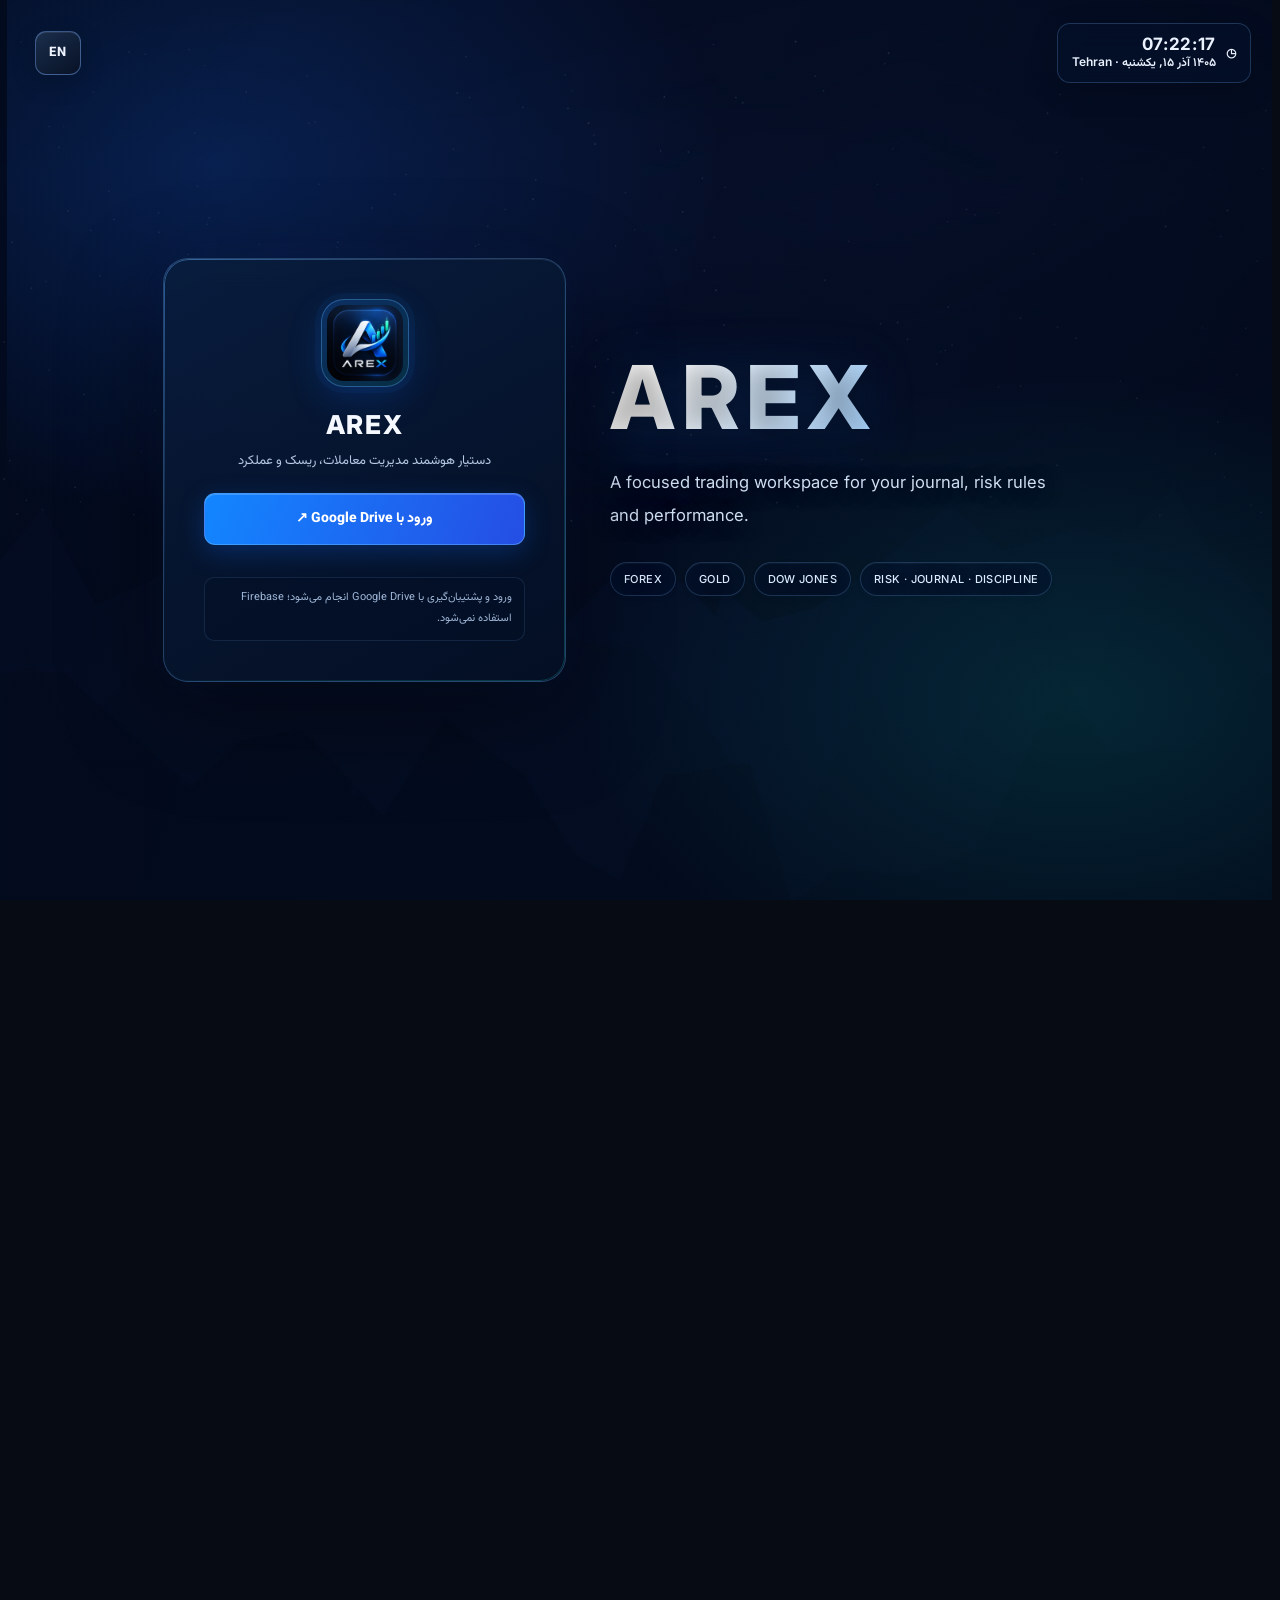
==== index.html @ 22295ccd "Add files via upload V9.8.0" ====
<!DOCTYPE html>
<html lang="fa" dir="rtl" data-style="journal" data-theme="dark">
<head>
<meta charset="UTF-8">
<meta name="viewport" content="width=device-width, initial-scale=1.0, viewport-fit=cover">
<title>AREX V9.8.0</title>
<meta name="description" content="AREX دستیار شخصی مدیریت معاملات است: ژورنال معاملاتی، مدیریت ریسک، قوانین استراتژی، تقویم اقتصادی، سشن‌های بازار، ثبت روان‌شناسی و تحلیل عملکرد در یک فضای کاری نصب‌شدنی.">
<meta name="keywords" content="ژورنال معاملات فارکس, تریدینگ ژورنال, چک‌لیست بهبود عملکرد معاملاتی, مدیریت ریسک معاملات, ردیاب پراپ فرم, تقویم اقتصادی فارکس, forex trading journal, prop firm tracker">
<meta name="robots" content="index, follow">
<meta name="author" content="AREX">
<!-- اگر این صفحه را روی یک دامنه‌ی ثابت میزبانی می‌کنید، آدرس واقعی را اینجا جایگزین کنید -->
<link rel="canonical" href="https://arex.app/">
<meta property="og:type" content="website">
<meta property="og:title" content="AREX — دستیار حرفه‌ای معامله‌گری فارکس">
<meta property="og:description" content="ژورنال معاملاتی، قوانین ریسک، تقویم اقتصادی، سشن‌های بازار و مرور عملکرد — همه در یک فضای کاری.">
<meta property="og:image" content="icon-512.png">
<meta property="og:locale" content="fa_IR">
<meta name="twitter:card" content="summary">
<meta name="twitter:title" content="AREX — دستیار حرفه‌ای معامله‌گری فارکس">
<meta name="twitter:description" content="دستیار مدیریت معاملات، ریسک، روان‌شناسی و عملکرد برای معامله‌گران.">
<meta name="twitter:image" content="icon-512.png">
<script type="application/ld+json">
{
  "@context": "https://schema.org",
  "@type": "SoftwareApplication",
  "name": "AREX",
  "applicationCategory": "FinanceApplication",
  "operatingSystem": "Any (Web/PWA)",
  "description": "دستیار شخصی مدیریت معاملات — ژورنال، قوانین ریسک، روان‌شناسی، تقویم اقتصادی و مرور عملکرد.",
  "offers": { "@type": "Offer", "price": "0", "priceCurrency": "USD" }
}
</script>
<meta name="theme-color" content="#070B14">
<meta name="mobile-web-app-capable" content="yes">
<meta name="apple-mobile-web-app-capable" content="yes">
<meta name="apple-mobile-web-app-status-bar-style" content="black-translucent">
<meta name="apple-mobile-web-app-title" content="AREX">
<link rel="manifest" href="manifest.json">
<link rel="apple-touch-icon" href="icon-192.png">
<link rel="icon" href="icon-192.png">
<link rel="preconnect" href="https://fonts.googleapis.com">
<link href="https://fonts.googleapis.com/css2?family=Vazirmatn:wght@400;500;600;700;800&family=Inter:wght@400;500;600;700;800&display=swap" rel="stylesheet">
<link rel="stylesheet" href="js/ui/workspace.css">
<style>
:root[data-theme="dark"]{
  --bg:#0A0E17; --panel:#121826; --panel-alt:#1A2233; --panel-hi:#212B40;
  --border:#232D42; --text:#E9ECF4; --muted:#8B93AB; --muted2:#5C6482;
  --gold:#D9A94D; --gold-dim:#8A6E33; --green:#33C589; --green-dim:#1D6F4E;
  --red:#E2555A; --red-dim:#7A2E31; --shadow: 0 10px 34px rgba(0,0,0,.5);
  --accent-rgb:217,169,77; --on-accent:#1a1306; --accent-soft:#f2dca0;
  --panel-grad: linear-gradient(165deg, #141B2C 0%, #101623 100%);
  --glow-gold: 0 0 0 1px rgba(var(--accent-rgb),.10), 0 6px 22px rgba(var(--accent-rgb),.08);
  --glass-bg: rgba(18,24,38,.72);
}
:root[data-theme="light"]{
  --bg:#F5F2EA; --panel:#FFFFFF; --panel-alt:#F1ECDF; --panel-hi:#EAE3D0;
  --border:#E1D9C4; --text:#211D14; --muted:#6E6851; --muted2:#948D71;
  --gold:#A87A22; --gold-dim:#D9C79A; --green:#188C63; --green-dim:#BFE6D8;
  --red:#B23B3F; --red-dim:#EDD0D0; --shadow: 0 10px 28px rgba(90,70,30,.14);
  --accent-rgb:168,122,34; --on-accent:#ffffff; --accent-soft:#e6c987;
  --panel-grad: linear-gradient(165deg, #FFFFFF 0%, #FBF8F1 100%);
  --glow-gold: 0 0 0 1px rgba(168,122,34,.10), 0 6px 18px rgba(168,122,34,.07);
  --glass-bg: rgba(255,255,255,.72);
}
:root{ --radius:18px; }
/* ===== Journal style (default) — deep navy + sky-blue accent, inspired by modern trading-journal apps ===== */
:root[data-style="journal"]{ --radius:14px; }
/* ===== Emerald (زمرد) ===== */
:root[data-style="emerald"][data-theme="dark"]{
  --bg:#071512; --panel:#0C1F1A; --panel-alt:#112A23; --panel-hi:#16362D;
  --border:#1B3C31; --text:#E6F5EF; --muted:#82AA9B; --muted2:#4E7163;
  --gold:#22C97A; --gold-dim:#146B44; --green:#4ADE80; --green-dim:#1F6B45;
  --red:#F0555F; --red-dim:#6F2A32; --shadow:0 8px 26px rgba(0,0,0,.42);
  --accent-rgb:34,201,122; --on-accent:#06140F; --accent-soft:#8CEFC1;
  --panel-grad: linear-gradient(165deg,#0E241D 0%,#0A1B16 100%);
  --glass-bg: rgba(9,22,18,.78);
}
:root[data-style="emerald"][data-theme="light"]{
  --bg:#EFF7F2; --panel:#FFFFFF; --panel-alt:#EAF5EE; --panel-hi:#DDF0E4;
  --border:#CFE7DA; --text:#0E241C; --muted:#537866; --muted2:#84A493;
  --gold:#0E9F63; --gold-dim:#B7E6CD; --green:#0E9F63; --green-dim:#C4EBDC;
  --red:#D6414B; --red-dim:#F6D3D6; --shadow:0 8px 24px rgba(20,90,60,.10);
  --accent-rgb:14,159,99; --on-accent:#ffffff; --accent-soft:#5FCB98;
  --panel-grad: linear-gradient(165deg,#FFFFFF 0%,#F4FBF6 100%);
  --glass-bg: rgba(255,255,255,.78);
}
/* ===== Ruby (یاقوت) ===== */
:root[data-style="ruby"][data-theme="dark"]{
  --bg:#170A0E; --panel:#211015; --panel-alt:#2A151B; --panel-hi:#361C23;
  --border:#3C1F27; --text:#F6E8EA; --muted:#B48990; --muted2:#7A5760;
  --gold:#E23F5C; --gold-dim:#7A1F31; --green:#22C7A5; --green-dim:#12604F;
  --red:#FB923C; --red-dim:#7A431A; --shadow:0 8px 26px rgba(0,0,0,.42);
  --accent-rgb:226,63,92; --on-accent:#ffffff; --accent-soft:#F79CAE;
  --panel-grad: linear-gradient(165deg,#251217 0%,#1B0D11 100%);
  --glass-bg: rgba(20,10,13,.78);
}
:root[data-style="ruby"][data-theme="light"]{
  --bg:#FBF0F1; --panel:#FFFFFF; --panel-alt:#FBEAEC; --panel-hi:#F6DDE1;
  --border:#F0CDD3; --text:#2B0F14; --muted:#8A5560; --muted2:#B98D95;
  --gold:#C81E45; --gold-dim:#F2C3CE; --green:#0E9F80; --green-dim:#C4EBE1;
  --red:#D9761F; --red-dim:#F7E1C8; --shadow:0 8px 24px rgba(120,20,40,.10);
  --accent-rgb:200,30,69; --on-accent:#ffffff; --accent-soft:#E8708C;
  --panel-grad: linear-gradient(165deg,#FFFFFF 0%,#FDF5F6 100%);
  --glass-bg: rgba(255,255,255,.78);
}
/* ===== Midnight Violet (بنفش شب) ===== */
:root[data-style="violet"][data-theme="dark"]{
  --bg:#0E0B1A; --panel:#161227; --panel-alt:#1C1732; --panel-hi:#251E42;
  --border:#2B2348; --text:#EDE9FA; --muted:#9C92C2; --muted2:#645A8C;
  --gold:#8B5CF6; --gold-dim:#4C2E90; --green:#22C7A5; --green-dim:#12604F;
  --red:#F0555F; --red-dim:#6F2A32; --shadow:0 8px 26px rgba(0,0,0,.45);
  --accent-rgb:139,92,246; --on-accent:#ffffff; --accent-soft:#C4AEFB;
  --panel-grad: linear-gradient(165deg,#1A1530 0%,#130F24 100%);
  --glass-bg: rgba(14,11,26,.78);
}
:root[data-style="violet"][data-theme="light"]{
  --bg:#F3F0FB; --panel:#FFFFFF; --panel-alt:#EFEAFA; --panel-hi:#E4DBF6;
  --border:#DAD0F2; --text:#1B1533; --muted:#645A85; --muted2:#9A8FBE;
  --gold:#6D28D9; --gold-dim:#D6C6F5; --green:#0E9F80; --green-dim:#C4EBE1;
  --red:#D6414B; --red-dim:#F6D3D6; --shadow:0 8px 24px rgba(70,30,140,.10);
  --accent-rgb:109,40,217; --on-accent:#ffffff; --accent-soft:#A98AE8;
  --panel-grad: linear-gradient(165deg,#FFFFFF 0%,#F8F5FE 100%);
  --glass-bg: rgba(255,255,255,.78);
}
/* ===== Copper (مسی) ===== */
:root[data-style="copper"][data-theme="dark"]{
  --bg:#160F0A; --panel:#20160F; --panel-alt:#291C13; --panel-hi:#352417;
  --border:#3B2A1C; --text:#F5E9DE; --muted:#B79A82; --muted2:#7C6650;
  --gold:#D97757; --gold-dim:#7A3B26; --green:#22C7A5; --green-dim:#12604F;
  --red:#E2555A; --red-dim:#7A2E31; --shadow:0 8px 26px rgba(0,0,0,.42);
  --accent-rgb:217,119,87; --on-accent:#1a0e08; --accent-soft:#F0AC93;
  --panel-grad: linear-gradient(165deg,#241811 0%,#1A110C 100%);
  --glass-bg: rgba(19,13,9,.78);
}
:root[data-style="copper"][data-theme="light"]{
  --bg:#FBF3EC; --panel:#FFFFFF; --panel-alt:#F8ECE1; --panel-hi:#F1DFCE;
  --border:#E8D4BD; --text:#2B1C10; --muted:#8A6E52; --muted2:#B99C7C;
  --gold:#B85A34; --gold-dim:#EFCBB4; --green:#0E9F80; --green-dim:#C4EBE1;
  --red:#C24036; --red-dim:#F3D6D1; --shadow:0 8px 24px rgba(120,70,20,.10);
  --accent-rgb:184,90,52; --on-accent:#ffffff; --accent-soft:#DB9067;
  --panel-grad: linear-gradient(165deg,#FFFFFF 0%,#FBF3EC 100%);
  --glass-bg: rgba(255,255,255,.78);
}
:root[data-style="journal"][data-theme="dark"]{
  --bg:#0A0F1C; --panel:#0F1626; --panel-alt:#131C2E; --panel-hi:#1A2640;
  --border:#1C2942; --text:#E6ECF7; --muted:#8593B0; --muted2:#56617E;
  --gold:#22A6F2; --gold-dim:#155F8C; --green:#22C7A5; --green-dim:#12604F;
  --red:#F0555F; --red-dim:#6F2A32; --shadow: 0 8px 26px rgba(0,0,0,.42);
  --accent-rgb:34,166,242; --on-accent:#ffffff; --accent-soft:#8AD3FF;
  --panel-grad: linear-gradient(165deg, #111A2C 0%, #0E1524 100%);
  --glass-bg: rgba(11,17,31,.78);
}
:root[data-style="journal"][data-theme="light"]{
  --bg:#EEF3FA; --panel:#FFFFFF; --panel-alt:#F1F5FB; --panel-hi:#E4ECF7;
  --border:#D8E2F0; --text:#0F1B2D; --muted:#5B6B85; --muted2:#8A98B0;
  --gold:#0A84D6; --gold-dim:#A9D3F2; --green:#0E9F80; --green-dim:#C4EBE1;
  --red:#D6414B; --red-dim:#F6D3D6; --shadow: 0 8px 24px rgba(30,60,110,.10);
  --accent-rgb:10,132,214; --on-accent:#ffffff; --accent-soft:#6CBBF0;
  --panel-grad: linear-gradient(165deg, #FFFFFF 0%, #F7FAFF 100%);
  --glass-bg: rgba(255,255,255,.78);
}

*{box-sizing:border-box; margin:0; padding:0;}
html,body{height:100%;}
body{
  font-family:'Vazirmatn', Tahoma, sans-serif;
  background:var(--bg); color:var(--text);
  display:flex; min-height:100vh; overflow-x:hidden;
  transition:background .3s, color .3s;
  -webkit-font-smoothing:antialiased; text-rendering:optimizeLegibility;
  background-image:
    radial-gradient(ellipse 900px 500px at 15% -8%, rgba(var(--accent-rgb),.07), transparent 60%),
    radial-gradient(ellipse 700px 500px at 100% 0%, rgba(51,197,137,.05), transparent 55%);
  background-attachment:fixed;
}
html:not([lang="fa"]) body{
  font-family:'Inter', -apple-system, Segoe UI, Roboto, sans-serif;
}
html:not([lang="fa"]) .clock-time, html:not([lang="fa"]) .tk-price, html:not([lang="fa"]) .wc-chip .wc-time{
  font-family:'Inter', -apple-system, sans-serif;
}
::-webkit-scrollbar{width:8px; height:8px;}
::-webkit-scrollbar-thumb{background:var(--border); border-radius:4px;}
button, input, textarea, select{font-family:inherit; color:inherit;}
button{transition:transform .12s ease, filter .15s ease, box-shadow .15s ease, background .15s ease, border-color .15s ease;}
button:active{transform:scale(.97);}

/* ---------- Sidebar ---------- */
.sidebar{
  width:250px; flex-shrink:0; background:var(--glass-bg);
  backdrop-filter:blur(18px); -webkit-backdrop-filter:blur(18px);
  border-left:1px solid var(--border); padding:22px 16px;
  display:flex; flex-direction:column; gap:4px; height:100vh;
  position:sticky; top:0; z-index:40; overflow-y:auto; overscroll-behavior:contain;
  scrollbar-width:thin;
}
.brand{display:flex; align-items:center; gap:10px; margin-bottom:22px; padding:0 6px;}
.brand-mark{
  width:40px; height:40px; border-radius:12px;
  background:linear-gradient(155deg,var(--gold),var(--gold-dim));
  box-shadow:0 4px 16px rgba(var(--accent-rgb),.35);
  display:flex; align-items:center; justify-content:center;
  font-weight:800; color:var(--on-accent); font-size:18px; flex-shrink:0;
}
.brand-text b{display:block; font-size:15px; font-weight:700;}
.brand-text span{display:block; font-size:11px; color:var(--muted);}
.navbtn{
  position:relative; display:flex; align-items:center; gap:11px; padding:10px 12px;
  border-radius:12px; background:none; border:none; cursor:pointer;
  text-align:right; font-size:13.5px; color:var(--muted); width:100%;
  transition:background .15s, color .15s;
}

.nav-search{
  display:flex; align-items:center; gap:8px; min-height:40px; margin:0 0 7px;
  padding:0 10px; border:1px solid var(--border); border-radius:11px;
  background:var(--panel); color:var(--muted); transition:border-color .15s, box-shadow .15s;
}
.nav-search:focus-within{border-color:var(--gold); box-shadow:0 0 0 3px rgba(var(--accent-rgb),.10);}
.nav-search-icon{font-size:24px; line-height:1; transform:rotate(-15deg);}
.nav-search input{min-width:0; width:100%; border:0; outline:0; background:transparent; font-size:12px; color:var(--text);}
.nav-search input::placeholder{color:var(--muted); opacity:.85;}
.nav-search kbd{font-size:10px; font-family:inherit; border:1px solid var(--border); border-radius:4px; padding:1px 4px; opacity:.75;}
.nav-group{display:flex; flex-direction:column; gap:2px; min-width:0;}
.nav-group + .nav-group{margin-top:4px; padding-top:5px; border-top:1px solid var(--border);}
.nav-group-title{padding:5px 12px 4px; color:var(--muted); font-size:10px; font-weight:800; letter-spacing:.04em; opacity:.82;}
.nav-group .navbtn{padding-top:9px; padding-bottom:9px;}
.nav-group[hidden], .nav-group .navbtn[hidden]{display:none !important;}
@media(max-height:760px){.sidebar{padding-top:14px;padding-bottom:14px}.brand{margin-bottom:12px}.nav-group-title{padding-top:5px}.navbtn{padding-top:7px;padding-bottom:7px}.sidebar-foot{padding-top:9px}}

.navbtn .ic{font-size:16px; width:20px; text-align:center; display:flex; align-items:center; justify-content:center;}
.nav-ic{width:18px; height:18px; flex-shrink:0; opacity:.8; transition:opacity .15s;}
.navbtn.active .nav-ic, .navbtn:hover .nav-ic{opacity:1;}
.navbtn:hover{background:var(--panel-alt); color:var(--text);}
.navbtn.active{
  background:linear-gradient(90deg, var(--panel-hi), var(--panel-alt));
  color:var(--gold); font-weight:700;
}
.navbtn.active::before{
  content:""; position:absolute; right:0; top:18%; bottom:18%; width:3px;
  border-radius:3px; background:linear-gradient(180deg, var(--gold), var(--gold-dim));
}
.sidebar-foot{margin-top:auto; padding-top:14px; border-top:1px solid var(--border);}
.mini-progress{font-size:11px; color:var(--muted); margin-bottom:6px;}
.mini-bar{height:6px; border-radius:3px; background:var(--panel-alt); overflow:hidden;}
.mini-bar > i{display:block; height:100%; background:linear-gradient(90deg,var(--gold),var(--green));}

/* ---------- Layout ---------- */
.wrap{flex:1; min-width:0; display:flex; flex-direction:column;}
.topbar{
  display:flex; align-items:center; justify-content:space-between; flex-wrap:wrap; gap:10px;
  padding:16px 26px; border-bottom:1px solid var(--border);
  position:sticky; top:0; background:var(--glass-bg);
  backdrop-filter:blur(14px); -webkit-backdrop-filter:blur(14px); z-index:30;
}
.topbar h1{font-size:19px; font-weight:800; overflow-wrap:anywhere; letter-spacing:.2px;}
.topbar .sub{font-size:12px; color:var(--muted); margin-top:2px; overflow-wrap:anywhere;}
.top-actions{display:flex; align-items:center; gap:10px;}
.icon-btn{
  width:36px; height:36px; border-radius:11px; border:1px solid var(--border);
  background:var(--panel); cursor:pointer; font-size:15px; display:flex;
  align-items:center; justify-content:center; color:var(--text);
  transition:border-color .15s, background .15s, transform .15s;
}
.icon-btn:hover{border-color:var(--gold); background:var(--panel-hi);}
.hamburger{display:flex;}
body.sidebar-collapsed .sidebar{display:none;}
.theme-opt.active{border-color:var(--gold); color:var(--gold); background:rgba(var(--accent-rgb),.12);}
.content{padding:22px 26px 60px; flex:1;}
.view{display:none; animation:fadein .25s ease;}
.view.active{display:block;}
@keyframes fadein{from{opacity:0; transform:translateY(6px);} to{opacity:1; transform:none;}}

.card{
  background:var(--panel-grad); border:1px solid var(--border); border-radius:var(--radius);
  padding:20px; box-shadow:var(--shadow), var(--glow-gold);
  transition:transform .18s ease, box-shadow .18s ease, border-color .18s ease;
}
.card:hover{ transform:translateY(-2px); border-color:var(--gold-dim); }

/* Dashboard decorative background — subtle trading-chart glow + grid */
#view-dashboard{
  position:relative; border-radius:22px; padding:14px;
  background:
    radial-gradient(circle at 12% 0%, rgba(var(--accent-rgb),.10), transparent 42%),
    radial-gradient(circle at 92% 8%, rgba(51,197,137,.08), transparent 38%),
    repeating-linear-gradient(0deg, rgba(255,255,255,.015) 0px, rgba(255,255,255,.015) 1px, transparent 1px, transparent 42px),
    repeating-linear-gradient(90deg, rgba(255,255,255,.015) 0px, rgba(255,255,255,.015) 1px, transparent 1px, transparent 42px);
}
:root[data-theme="light"] #view-dashboard{
  background:
    radial-gradient(circle at 12% 0%, rgba(168,122,34,.08), transparent 42%),
    radial-gradient(circle at 92% 8%, rgba(24,140,99,.07), transparent 38%),
    repeating-linear-gradient(0deg, rgba(0,0,0,.02) 0px, rgba(0,0,0,.02) 1px, transparent 1px, transparent 42px),
    repeating-linear-gradient(90deg, rgba(0,0,0,.02) 0px, rgba(0,0,0,.02) 1px, transparent 1px, transparent 42px);
}

/* Live clock */
.clock-card{
  display:flex; flex-direction:column; align-items:center; justify-content:center;
  padding:26px 20px; margin-bottom:16px; position:relative; overflow:hidden;
  background:var(--panel-grad);
  border:1px solid var(--gold-dim); box-shadow:var(--shadow), 0 0 40px rgba(var(--accent-rgb),.08);
}
.clock-decor{
  position:absolute; inset:0; pointer-events:none;
  background:radial-gradient(ellipse at 50% -10%, rgba(var(--accent-rgb),.18), transparent 60%);
}
.clock-time{
  position:relative; font-size:46px; font-weight:800; letter-spacing:3px;
  font-variant-numeric:tabular-nums;
  background:linear-gradient(90deg, var(--gold), var(--accent-soft));
  -webkit-background-clip:text; background-clip:text; color:transparent;
}
.clock-date{ position:relative; margin-top:8px; font-size:14px; color:var(--muted); letter-spacing:.3px; }
@media(max-width:600px){ .clock-time{font-size:34px;} }

/* smaller clock + news-soon layout */
.clock-news-row{display:grid; grid-template-columns:220px 1fr; gap:16px; margin-bottom:16px; align-items:stretch;}
@media(max-width:760px){ .clock-news-row{grid-template-columns:1fr;} }
.clock-card-sm{margin-bottom:0; padding:16px 14px;}
.clock-card-sm .clock-time{font-size:26px; letter-spacing:1.5px;}
.clock-card-sm .clock-date{font-size:11px; margin-top:5px;}
.news-soon-card{margin-bottom:0; padding:14px 16px;}
.news-soon-list{display:flex; flex-direction:column; gap:7px; max-height:150px; overflow-y:auto; margin-top:8px;}
.ns-row{display:flex; align-items:center; gap:9px; font-size:11.5px; padding:6px 9px; border:1px solid var(--border); border-radius:9px; background:var(--panel);}
.ns-row .ns-when{color:var(--gold); font-weight:700; flex-shrink:0; min-width:52px;}
.ns-row .ns-title{flex:1; min-width:0; overflow-wrap:anywhere;}

/* analog clock face */
.clock-analog{width:74px; height:74px; margin:0 auto 6px;}
.analog-svg{width:100%; height:100%;}
.an-face{fill:var(--panel-alt); stroke:var(--border); stroke-width:2;}
.an-hand{stroke-linecap:round;}
.an-hour{stroke:var(--text); stroke-width:4;}
.an-min{stroke:var(--text); stroke-width:3;}
.an-sec{stroke:var(--gold); stroke-width:1.4;}
.an-pin{fill:var(--gold);}
.an-tick{stroke:var(--muted2); stroke-width:1.2;}

.grid{display:grid; gap:16px; min-width:0;}
.grid > *{min-width:0;}
.g4{grid-template-columns:repeat(4,1fr);}
.g3{grid-template-columns:2fr 1fr;}
@media(max-width:1000px){.g4{grid-template-columns:repeat(2,1fr);} .g3{grid-template-columns:1fr;}}

/* ---------- Dashboard ---------- */
.stat{padding:16px 18px;}
.stat .lbl{font-size:12px; color:var(--muted); margin-bottom:8px; overflow-wrap:anywhere;}
.stat .val{font-size:26px; font-weight:800; overflow-wrap:anywhere;}
.stat .val small{font-size:13px; color:var(--muted); font-weight:500;}

.ring-wrap{display:flex; align-items:center; gap:22px;}
.ring{
  width:126px; height:126px; border-radius:50%; flex-shrink:0;
  display:flex; align-items:center; justify-content:center; position:relative;
  background:conic-gradient(var(--gold) calc(var(--pct)*1%), var(--panel-alt) 0);
  filter:drop-shadow(0 0 14px rgba(var(--accent-rgb),.25));
}
.ring::before{content:""; position:absolute; inset:11px; border-radius:50%; background:var(--panel-grad);}
.ring b{position:relative; font-size:24px; font-weight:800;}
.ring span{position:relative; font-size:10px; color:var(--muted); margin-top:2px;}
.ring-inner{display:flex; flex-direction:column; align-items:center;}

.candlestrip{display:flex; align-items:flex-end; gap:2px; height:54px; overflow-x:auto; padding:4px 2px;}
.candle{width:6px; flex-shrink:0; display:flex; flex-direction:column; align-items:center; cursor:pointer;}
.candle .wick{width:1px; background:var(--muted2); flex:1;}
.candle .body{width:6px; height:14px; border-radius:1px; background:var(--panel-hi); border:1px solid var(--border);}
.candle.done .body{background:var(--green); border-color:var(--green);}
.candle.done .wick{background:var(--green-dim);}
.candle.today .body{background:var(--gold); border-color:var(--gold);}

.weekbars{display:flex; flex-direction:column; gap:10px;}
.weekbar-row{display:flex; align-items:center; gap:10px; font-size:12px;}
.weekbar-row .wl{width:52px; color:var(--muted); flex-shrink:0;}
.weekbar-track{flex:1; height:12px; border-radius:6px; background:var(--panel-alt); overflow:hidden;}
.weekbar-track > i{display:block; height:100%; background:linear-gradient(90deg,var(--green),var(--gold));}
.weekbar-row .wv{width:44px; text-align:left; color:var(--muted); flex-shrink:0;}

.g6{grid-template-columns:repeat(6,1fr);}
@media(max-width:1200px){.g6{grid-template-columns:repeat(3,1fr);}}
@media(max-width:640px){.g6{grid-template-columns:repeat(2,1fr);}}

/* ---------- Price ticker ---------- */
.ticker{
  display:flex; flex-direction:column; gap:12px; padding:14px 16px; margin-bottom:16px;
  border-radius:16px; background:var(--panel-grad);
  border:1px solid var(--border); box-shadow:var(--glow-gold);
}
.ticker-top{display:flex; align-items:flex-start; gap:12px; min-width:0;}
.ticker .tk-ic{
  width:34px; height:34px; border-radius:9px; background:var(--gold-dim); color:var(--on-accent);
  display:flex; align-items:center; justify-content:center; font-weight:800; font-size:11px; flex-shrink:0;
}
.ticker .tk-body{flex:1; min-width:0; overflow-wrap:anywhere;}
.ticker .tk-lbl{font-size:11px; color:var(--muted);}
.ticker .tk-price{font-size:19px; font-weight:800; margin-top:2px; overflow-wrap:anywhere; word-break:break-word;}
.ticker .tk-price.up{color:var(--green);}
.ticker .tk-price.down{color:var(--red);}
.ticker .tk-status{font-size:11px; color:var(--muted); margin-top:3px; overflow-wrap:anywhere;}
.ticker-actions{display:flex; gap:8px; flex-wrap:wrap;}
.ticker .tk-refresh{
  flex:1; min-width:120px; text-align:center; box-sizing:border-box;
  background:var(--panel-alt); border:1px solid var(--border); border-radius:10px;
  padding:8px 12px; font-size:12px; cursor:pointer; color:var(--text);
  transition:border-color .15s, background .15s;
}
.ticker .tk-refresh:hover{border-color:var(--gold-dim); background:var(--panel-hi);}

/* ---------- Daily time chart ---------- */
.timechart{display:flex; align-items:flex-end; gap:6px; height:120px; overflow-x:auto; padding:8px 4px 0; border-bottom:1px solid var(--border);}
.timechart .tc-col{display:flex; flex-direction:column; align-items:center; flex-shrink:0; width:26px; gap:6px;}
.timechart .tc-bar{
  width:16px; border-radius:6px 6px 3px 3px; min-height:3px;
  background:linear-gradient(180deg, var(--gold) 0%, var(--gold-dim) 100%);
  box-shadow:0 0 10px rgba(var(--accent-rgb),.25);
  transition:transform .15s, filter .15s; cursor:default;
}
.timechart .tc-bar:hover{ transform:scaleY(1.03); filter:brightness(1.15); }
.timechart .tc-lbl{font-size:9px; color:var(--muted); writing-mode:vertical-rl; text-orientation:mixed; height:34px;}
.review-progress-bar{ height:10px; border-radius:6px; background:var(--panel-alt); overflow:hidden; margin-top:6px; }
.review-progress-bar > i{ display:block; height:100%; border-radius:6px; background:linear-gradient(90deg, var(--green), var(--gold)); transition:width .3s; }

/* ---------- Checklist ---------- */
.phase-head{
  display:flex; align-items:center; gap:10px; margin:26px 0 12px;
  font-size:14px; font-weight:700; color:var(--gold);
}
.phase-head:first-child{margin-top:0;}
.phase-head .ph-line{flex:1; height:1px; background:var(--border);}
.lesson-row{
  display:flex; align-items:center; gap:12px; padding:11px 14px; flex-wrap:wrap;
  border:1px solid var(--border); border-radius:14px; background:var(--panel);
  margin-bottom:8px; cursor:pointer; transition:border-color .15s, transform .15s, box-shadow .15s;
}
.lesson-row:hover{border-color:var(--gold-dim); transform:translateX(-2px); box-shadow:0 4px 14px rgba(0,0,0,.15);}
.lesson-row.done{background:var(--panel-alt);}
.chk{
  width:22px; height:22px; border-radius:8px; border:2px solid var(--border);
  flex-shrink:0; display:flex; align-items:center; justify-content:center;
  font-size:13px; background:var(--panel); cursor:pointer; transition:.15s;
}
.lesson-row.done .chk{background:var(--green); border-color:var(--green); color:#06251a; box-shadow:0 0 0 3px rgba(51,197,137,.15);}
.lesson-num{width:26px; color:var(--muted); font-size:12px; flex-shrink:0; text-align:center;}
.lesson-title{flex:1; min-width:120px; font-size:13.5px; overflow-wrap:anywhere;}
.lesson-row.done .lesson-title{color:var(--muted); text-decoration:line-through;}
.lesson-meta{display:flex; align-items:center; gap:8px; flex-wrap:wrap; justify-content:flex-end;}
.stars-mini{color:var(--gold); font-size:11px;}
.tag{
  font-size:10.5px; padding:3px 9px; border-radius:20px; border:1px solid var(--border);
  color:var(--muted); background:var(--panel-alt); font-weight:600;
}
.tag.review{border-color:var(--red); color:var(--red); background:var(--red-dim);}
.tag.learn{border-color:var(--gold); color:var(--gold); background:var(--gold-dim); background:color-mix(in srgb, var(--gold) 14%, var(--panel-alt));}
.mini-num{
  width:56px; background:var(--panel-alt); border:1px solid var(--border); border-radius:8px;
  padding:5px 6px; font-size:11px; color:var(--text); text-align:center; flex-shrink:0;
}
.mini-num:focus{outline:none; border-color:var(--gold);}
.search-row{display:flex; gap:10px; margin-bottom:18px; flex-wrap:wrap;}
.search-row #searchBox{flex:1; min-width:160px;}
.txt-input, textarea, select{
  background:var(--panel); border:1px solid var(--border); border-radius:11px;
  padding:9px 12px; font-size:13px; color:var(--text); width:100%;
  transition:border-color .15s, box-shadow .15s;
}
.txt-input:focus, textarea:focus, select:focus{
  outline:none; border-color:var(--gold); box-shadow:0 0 0 3px rgba(var(--accent-rgb),.15);
}

/* ---------- Modal ---------- */
.overlay{
  position:fixed; inset:0; background:rgba(6,9,16,.6); z-index:100;
  backdrop-filter:blur(4px); -webkit-backdrop-filter:blur(4px);
  display:none; align-items:flex-start; justify-content:center; padding:40px 16px; overflow-y:auto;
}
.overlay.open{display:flex;}
.modal{
  background:var(--panel-grad); border:1px solid var(--border); border-radius:22px;
  width:100%; max-width:560px; padding:22px; box-shadow:var(--shadow), var(--glow-gold);
  animation:modalIn .22s cubic-bezier(.2,.9,.3,1);
}
@keyframes modalIn{from{opacity:0; transform:translateY(10px) scale(.98);} to{opacity:1; transform:none;}}
.modal-head{display:flex; justify-content:space-between; align-items:flex-start; margin-bottom:16px;}
.modal-head h3{font-size:16px;}
.modal-head p{font-size:12px; color:var(--muted); margin-top:3px;}
.x-btn{background:none; border:none; color:var(--muted); font-size:18px; cursor:pointer;}
.field-lbl{font-size:12px; color:var(--muted); margin:14px 0 6px;}
.stars-input{display:flex; gap:6px; font-size:22px; cursor:pointer;}
.stars-input span{color:var(--panel-hi);}
.stars-input span.on{color:var(--gold);}
.shot-box{
  border:1.5px dashed var(--border); border-radius:12px; padding:14px;
  text-align:center; font-size:12px; color:var(--muted); cursor:pointer;
}
.shot-preview{width:100%; border-radius:10px; margin-top:8px; display:block;}
.review-list{display:flex; flex-direction:column; gap:6px; margin-top:6px;}
.review-item{
  display:flex; justify-content:space-between; align-items:center; flex-wrap:wrap; gap:8px;
  padding:8px 10px; border:1px solid var(--border); border-radius:9px; font-size:12px;
}
.review-item span{overflow-wrap:anywhere; min-width:0;}
.review-item.done{opacity:.5;}
.review-item button{
  background:var(--panel-alt); border:1px solid var(--border); border-radius:7px;
  padding:4px 10px; font-size:11px; cursor:pointer; color:var(--text);
}
.btn{
  background:linear-gradient(135deg, var(--gold), var(--gold-dim)); color:var(--on-accent); border:none; border-radius:12px;
  padding:9px 18px; font-size:13px; font-weight:700; cursor:pointer;
  box-shadow:0 3px 14px rgba(var(--accent-rgb),.28);
}
.btn:hover{filter:brightness(1.08); box-shadow:0 4px 18px rgba(var(--accent-rgb),.4);}
.btn.ghost{background:var(--panel-alt); color:var(--text); border:1px solid var(--border); font-weight:600; box-shadow:none;}
.btn.ghost:hover{border-color:var(--gold-dim); background:var(--panel-hi);}
.btn.danger{background:linear-gradient(135deg, var(--red), var(--red-dim)); color:#fff; box-shadow:0 3px 14px rgba(226,85,90,.28);}
a.btn{text-decoration:none; display:inline-flex; align-items:center; gap:6px;}
.obs-note-link{
  display:flex; align-items:center; justify-content:space-between; gap:10px; flex-wrap:wrap;
  border:1.5px dashed var(--border); border-radius:12px; padding:12px 14px;
  text-decoration:none; color:var(--text); font-size:13px;
}
.obs-note-link:hover{border-color:var(--gold);}
.obs-note-link .arrow{color:var(--gold); font-size:16px;}
.modal-actions{display:flex; justify-content:flex-end; gap:8px; margin-top:20px; flex-wrap:wrap;}

/* ---------- Schedule ---------- */
.sched-table{width:100%; border-collapse:collapse; font-size:12.5px;}
.sched-table th{
  background:var(--panel-hi); padding:9px 8px; font-weight:700; text-align:center;
  position:sticky; top:0;
}
.sched-table td{padding:9px 8px; border-bottom:1px solid var(--border); text-align:center;}
.sched-table tr.today-row td{background:var(--gold-dim); color:var(--on-accent); font-weight:700;}
.week-header td{background:var(--panel-alt); font-weight:700; color:var(--gold); text-align:right; padding-right:14px;}

/* ---------- Journal tables ---------- */
.form-grid{display:grid; grid-template-columns:repeat(3,1fr); gap:12px; margin-bottom:16px;}
@media(max-width:800px){.form-grid{grid-template-columns:1fr 1fr;}}
.entry-card{
  border:1px solid var(--border); border-radius:12px; padding:14px 16px; margin-bottom:10px;
  display:flex; justify-content:space-between; gap:12px; align-items:flex-start; flex-wrap:wrap;
}
.entry-card > div:first-child{flex:1; min-width:160px; overflow-wrap:anywhere;}
.entry-card .meta{font-size:11px; color:var(--muted); margin-bottom:4px;}
.entry-card .body{font-size:13px;}
.pill{
  font-size:11px; padding:3px 9px; border-radius:20px; font-weight:700; flex-shrink:0;
}
.pill.win{background:var(--green-dim); color:var(--green);}
.pill.loss{background:var(--red-dim); color:var(--red);}
.pill.neu{background:var(--panel-hi); color:var(--muted);}
.del-x{background:none; border:none; color:var(--muted); cursor:pointer; font-size:15px;}
.empty{padding:30px; text-align:center; color:var(--muted); font-size:13px;}
.trade-stats{display:flex; gap:22px; flex-wrap:wrap; margin-bottom:14px;}
.trade-stats .ts-item .ts-lbl{font-size:11px; color:var(--muted);}
.trade-stats .ts-item .ts-val{font-size:18px; font-weight:800;}
.setup-row{display:flex; justify-content:space-between; align-items:center; flex-wrap:wrap; gap:6px; padding:8px 10px; border:1px solid var(--border); border-radius:9px; margin-top:6px; font-size:12.5px;}
.setup-row .setup-name{font-weight:700;}
.setup-row .setup-meta{color:var(--muted); font-size:11.5px;}
.calc-hint{font-size:11px; color:var(--muted); margin-top:6px; line-height:1.7;}
.calc-result{
  margin-top:14px; padding:14px 16px; border-radius:12px; background:var(--panel-alt);
  border:1px solid var(--gold-dim); display:flex; gap:20px; flex-wrap:wrap;
}
.calc-result .cr-item .cr-lbl{font-size:11px; color:var(--muted);}
.calc-result .cr-item .cr-val{font-size:17px; font-weight:800; color:var(--gold);}
.calc-result .cr-item.cr-rr .cr-val{color:var(--green);}

.risk-gauge-wrap{margin-top:12px;}
.risk-gauge-wrap .rg-lbl{display:flex; justify-content:space-between; font-size:11px; color:var(--muted); margin-bottom:5px;}
.risk-gauge-track{height:10px; border-radius:6px; background:var(--panel-alt); overflow:hidden; position:relative;}
.risk-gauge-track > i{display:block; height:100%; border-radius:6px; transition:width .25s, background .25s;}
.risk-gauge-note{font-size:11px; margin-top:5px; font-weight:600;}

.rc-help-toggle{
  display:flex; align-items:center; gap:6px; cursor:pointer; font-size:12px; color:var(--gold);
  margin-top:12px; user-select:none; width:fit-content;
}
.rc-help-toggle .rc-chevron{transition:transform .2s; font-size:10px;}
.rc-help-toggle.open .rc-chevron{transform:rotate(90deg);}
.rc-help-content{
  display:none; margin-top:10px; padding:14px 16px; border-radius:12px;
  background:var(--panel-alt); border:1px solid var(--border); font-size:12.5px; line-height:2;
}
.rc-help-content.open{display:block;}
.rc-help-content code{background:var(--panel-hi); padding:1px 6px; border-radius:5px; font-size:11.5px;}
.rc-help-content .rc-example{margin-top:8px; padding:10px 12px; border-radius:9px; background:var(--panel); border:1px dashed var(--border);}
.slider-input{width:100%; accent-color:var(--gold);}
.slider-row{display:flex; align-items:center; gap:10px;}
.slider-row b{width:26px; text-align:center; color:var(--gold); font-size:15px;}

/* ---------- Alert banner ---------- */
.alert-banner{
  background:var(--red-dim); border:1px solid var(--red); color:var(--red);
  padding:12px 16px; border-radius:12px; margin-bottom:16px; display:none;
  justify-content:space-between; align-items:center; font-size:13px; gap:10px; flex-wrap:wrap;
}
.alert-banner button{
  background:var(--red); color:#fff; border:none; border-radius:8px;
  padding:6px 14px; font-size:12px; cursor:pointer; font-weight:700; flex-shrink:0;
}

/* ---------- Heatmap ---------- */
.heatmap-wrap{display:flex; gap:3px; overflow-x:auto; padding:4px 2px;}
.hm-col{display:flex; flex-direction:column; gap:3px;}
.hm-cell{width:11px; height:11px; border-radius:2px; background:var(--panel-alt);}
.hm-cell.lvl1{background:var(--gold-dim);}
.hm-cell.lvl2{background:var(--gold);}
.hm-cell.lvl3{background:var(--green-dim);}
.hm-cell.lvl4{background:var(--green);}
.heatmap-legend{display:flex; align-items:center; gap:6px; margin-top:10px; font-size:11px; color:var(--muted);}
.heatmap-legend .hm-cell{cursor:default;}

/* ---------- Goals ---------- */
.goal-item{display:flex; align-items:center; gap:10px; padding:10px 12px; border:1px solid var(--border); border-radius:10px; margin-bottom:8px;}
.goal-item input[type=text]{border:none; background:none; flex:1; font-size:13px;}
.goal-item input[type=text]:focus{outline:none;}
.weekly-goal-card{margin-bottom:16px; border-color:var(--gold); border-width:1.5px;}

.color-row{display:flex; gap:16px; flex-wrap:wrap;}
.color-pick{display:flex; flex-direction:column; align-items:center; gap:8px; cursor:pointer; font-size:11px; color:var(--muted);}
.color-pick input[type=color]{
  width:52px; height:52px; border-radius:14px; border:2px solid var(--border);
  cursor:pointer; padding:0; background:none;
}
.wc-toggle-list{display:flex; flex-direction:column; gap:8px;}
.wc-toggle-row{display:flex; align-items:center; justify-content:space-between; flex-wrap:wrap; gap:6px; padding:9px 12px; border:1px solid var(--border); border-radius:10px; font-size:13px;}
.wc-toggle-row .wc-meta{font-size:11px; color:var(--muted);}
.switch{position:relative; width:38px; height:22px; flex-shrink:0;}
.switch input{opacity:0; width:0; height:0;}
.switch .slider{position:absolute; inset:0; background:var(--panel-hi); border-radius:22px; transition:.15s; cursor:pointer;}
.switch .slider::before{content:""; position:absolute; width:16px; height:16px; left:3px; top:3px; background:var(--muted); border-radius:50%; transition:.15s;}
.switch input:checked + .slider{background:var(--gold-dim);}
.switch input:checked + .slider::before{transform:translateX(-16px); background:var(--gold);}


/* Dashboard Phase 5: interactive mistake evidence */
.arex-trend-row-button{font:inherit;color:var(--text);width:100%;text-align:start;cursor:pointer;background:transparent;border:0;padding:4px 0}.arex-trend-row-button:focus-visible{outline:2px solid var(--accent-soft);outline-offset:3px;border-radius:6px}.arex-mistake-analysis{border-top:1px solid var(--line);padding-top:12px;margin-top:6px}.arex-mistake-analysis-list{display:grid;gap:7px}.arex-mistake-analysis-item{display:grid;grid-template-columns:minmax(0,1fr) auto;gap:8px;align-items:center;width:100%;text-align:start;border:1px solid var(--line);border-radius:10px;background:var(--card2,rgba(127,127,127,.05));padding:10px 12px;color:var(--text);cursor:pointer}.arex-mistake-analysis-item:hover,.arex-mistake-analysis-item:focus-visible{border-color:var(--accent-soft);outline:2px solid transparent}.arex-mistake-analysis-item small{display:block;color:var(--muted);font-size:11px;margin-top:3px}.arex-mistake-analysis-metrics{font-size:11px;color:var(--muted);text-align:end}.arex-mistake-analysis-detail{margin-top:10px;padding:12px;border:1px solid var(--line);border-radius:12px}.arex-mistake-evidence-trade{display:grid;grid-template-columns:minmax(0,1fr) auto;gap:8px;padding:8px 0;border-bottom:1px solid var(--line);font-size:12px}.arex-mistake-evidence-trade:last-child{border-bottom:0}.arex-mistake-evidence-trade small{display:block;color:var(--muted)}@media(max-width:480px){.arex-mistake-analysis-item{padding:9px}.arex-mistake-evidence-trade{grid-template-columns:1fr}}
/* Dashboard Phase 3: performance, mistake trend and recent trade evidence */
.arex-dashboard-performance{display:grid;grid-template-columns:minmax(0,1.15fr) minmax(0,.85fr);gap:13px;margin:0 0 16px;align-items:stretch}
.arex-performance-card{min-width:0;padding:16px}
.arex-dash-period{width:100px;flex-shrink:0}.arex-dash-period select{padding:7px 8px;font-size:10px}
.arex-dash-chart{min-height:205px;display:flex;align-items:center;justify-content:center;overflow:hidden}.arex-dash-chart svg{display:block;width:100%;height:auto;max-height:250px}
.arex-dash-chart-foot{font-size:10px;color:var(--muted);line-height:1.8;border-top:1px solid var(--border);padding-top:9px;margin-top:8px}
.arex-mistake-trend{display:grid;gap:11px;padding:12px 0;min-height:150px;align-content:start}
.arex-trend-row{display:grid;grid-template-columns:minmax(85px,1fr) minmax(60px,1.5fr) 24px;align-items:center;gap:9px;font-size:10px}.arex-trend-label{overflow-wrap:anywhere;color:var(--text)}.arex-trend-track{height:8px;border-radius:99px;background:var(--panel-hi);overflow:hidden}.arex-trend-track i{display:block;height:100%;border-radius:inherit;background:var(--accent-soft)}.arex-trend-count{text-align:end;color:var(--muted);font-variant-numeric:tabular-nums}
.arex-recent-trades-card{grid-column:1/-1}.arex-recent-trades{display:grid;gap:7px}.arex-recent-trade{display:grid;grid-template-columns:minmax(0,1.2fr) minmax(80px,.7fr) minmax(90px,.7fr) auto;gap:12px;align-items:center;padding:11px 12px;border:1px solid var(--border);border-radius:11px;background:rgba(127,155,196,.025);font-size:11px}.arex-recent-trade b{display:block;overflow-wrap:anywhere}.arex-recent-trade small{display:block;color:var(--muted);font-size:9px;margin-top:4px}.arex-recent-pl{font-weight:750;text-align:end;font-variant-numeric:tabular-nums}.arex-recent-pl.positive{color:var(--green)}.arex-recent-pl.negative{color:var(--red)}.arex-recent-trade button{white-space:nowrap}
@media(max-width:900px){.arex-dashboard-performance{grid-template-columns:minmax(0,1fr)}.arex-recent-trades-card{grid-column:auto}}
@media(max-width:560px){.arex-recent-trade{grid-template-columns:minmax(0,1fr) auto;gap:7px}.arex-recent-trade .arex-recent-meta{grid-column:1}.arex-recent-pl{grid-column:2;grid-row:1;text-align:end}.arex-recent-trade button{grid-column:2;grid-row:2}.arex-trend-row{grid-template-columns:minmax(80px,1fr) minmax(50px,1.3fr) 22px}}

/* World clocks on dashboard */
.worldclocks{display:flex; gap:10px; flex-wrap:wrap; margin-bottom:16px;}
.wc-chip{
  flex:1; min-width:130px; background:var(--panel); border:1px solid var(--border); border-radius:14px;
  padding:12px 14px; text-align:center;
}
.wc-chip .wc-city{font-size:11px; color:var(--muted); margin-bottom:4px;}
.wc-chip .wc-time{font-size:20px; font-weight:800; font-variant-numeric:tabular-nums; color:var(--gold);}
.wc-chip .wc-session{font-size:10px; margin-top:4px; color:var(--green);}
.wc-chip.wc-closed .wc-session{color:var(--muted);}

/* ---------- Timer ---------- */
.timer-box{
  display:flex; align-items:center; gap:10px; flex-wrap:wrap;
  border:1px solid var(--border); border-radius:12px; padding:12px 14px; background:var(--panel-alt);
}
.timer-display{
  font-size:22px; font-weight:800; font-variant-numeric:tabular-nums; color:var(--gold);
  min-width:78px; text-align:center;
}
.timer-box .btn, .timer-box .btn.ghost{padding:7px 12px; font-size:12px;}

/* ---------- Toast ---------- */
#toast{
  position:fixed; bottom:22px; left:50%; transform:translateX(-50%) translateY(20px);
  background:var(--panel-hi); border:1px solid var(--gold); color:var(--text);
  padding:10px 20px; border-radius:10px; font-size:12.5px; opacity:0; transition:.25s;
  z-index:300; pointer-events:none;
}
#toast.show{opacity:1; transform:translateX(-50%) translateY(0);}

.section-title{font-size:16px; font-weight:700; margin-bottom:4px; overflow-wrap:anywhere;}
.section-sub{font-size:12.5px; color:var(--muted); margin-bottom:18px; overflow-wrap:anywhere;}

@media(max-width:860px){
  .sidebar{
    position:fixed; right:0; top:0; height:100vh; width:250px; max-width:85vw;
    transform:translateX(100%);
    transition:transform .25s; box-shadow:var(--shadow);
  }
  .sidebar.open{transform:translateX(0);}
  .hamburger{display:flex;}
  .backdrop{position:fixed; inset:0; background:rgba(0,0,0,.5); z-index:39; display:none;}
  .backdrop.open{display:block;}
  .content{padding:16px;}
  .topbar{padding:14px 16px;}
  .form-grid{grid-template-columns:1fr;}
}
@media(max-width:480px){
  .g6{grid-template-columns:repeat(2,1fr);}
  .stat{padding:12px 14px;}
  .stat .val{font-size:21px;}
  .stat .lbl{font-size:11px;}
  .topbar h1{font-size:16px;}
  .topbar .sub{font-size:11px;}
  .card{padding:14px;}
  .clock-time{font-size:28px; letter-spacing:1px;}
  .wc-chip{min-width:100px; padding:10px;}
  .wc-chip .wc-time{font-size:16px;}
  .modal{padding:16px;}
  .lesson-meta{gap:5px;}
  .tag{font-size:9.5px; padding:2px 6px;}
  .sched-table{font-size:11px;}
}

/* ---------- Mascot companion ---------- */
.mascot{
  position:fixed; top:78px; left:14px; z-index:90; cursor:pointer;
  display:flex; flex-direction:column; align-items:flex-start; gap:8px;
}
.mascot-body{
  width:52px; height:52px; border-radius:16px; position:relative;
  background:var(--panel-grad);
  border:2px solid var(--gold-dim);
  display:flex; align-items:center; justify-content:center;
  box-shadow:0 6px 20px rgba(0,0,0,.28), var(--glow-gold);
  animation:mascotFloat 3s ease-in-out infinite;
  transition:border-color .3s, box-shadow .3s;
}
.mascot-antenna{
  position:absolute; top:-10px; right:50%; transform:translateX(50%);
  width:4px; height:11px; background:var(--gold); border-radius:2px;
}
.mascot-antenna::before{
  content:""; position:absolute; top:-7px; right:50%; transform:translateX(50%);
  width:8px; height:8px; border-radius:50%; background:var(--gold);
  box-shadow:0 0 8px var(--gold); animation:antennaBlink 2s ease-in-out infinite;
}
.mascot-face{display:flex; flex-direction:column; align-items:center; gap:5px;}
.mascot-eyes{display:flex; gap:7px;}
.eye{width:6px; height:6px; border-radius:50%; background:var(--text); transition:background .3s, height .2s;}
.mascot-mouth{width:16px; height:7px; border-bottom:2.5px solid var(--text); border-radius:0 0 10px 10px; transition:.3s; box-sizing:border-box;}

@keyframes mascotFloat{0%,100%{transform:translateY(0);} 50%{transform:translateY(-4px);}}
@keyframes antennaBlink{0%,100%{opacity:.45;} 50%{opacity:1;}}
@keyframes mascotShake{0%,100%{transform:rotate(0);} 25%{transform:rotate(-5deg);} 75%{transform:rotate(5deg);}}
@keyframes mascotBounceHappy{0%,100%{transform:translateY(0) scale(1);} 50%{transform:translateY(-4px) scale(1.04);}}

.mascot.happy .mascot-body{border-color:var(--green); box-shadow:0 6px 20px rgba(0,0,0,.28), 0 0 22px rgba(51,197,137,.4); animation:mascotBounceHappy 1.1s ease-in-out infinite;}
.mascot.happy .eye{background:var(--green);}
.mascot.happy .mascot-mouth{border-color:var(--green); height:9px; border-radius:0 0 14px 14px;}

.mascot.angry .mascot-body{border-color:var(--red); animation:mascotShake .5s ease-in-out infinite;}
.mascot.angry .eye{background:var(--red); height:3px; margin-top:3px; border-radius:2px;}
.mascot.angry .mascot-mouth{border-bottom:none; border-top:2.5px solid var(--red); border-radius:10px 10px 0 0; height:7px;}

.mascot-panel{
  display:none; width:250px; padding:14px; background:var(--panel-grad);
  border:1px solid var(--border); border-radius:16px; box-shadow:var(--shadow); color:var(--text);
}
.mascot.open .mascot-panel{display:block; animation:modalIn .2s ease;}
.mascot-panel-msg{font-size:12.5px; line-height:1.8; margin-bottom:10px;}
.mascot-chips{display:flex; flex-wrap:wrap; gap:6px; margin-bottom:8px;}
.mascot-chips .chip{font-size:11px; padding:5px 10px;}
.mascot-answer{font-size:12px; line-height:1.9; background:var(--panel-alt); border-radius:10px; padding:10px 12px; margin-top:6px; animation:modalIn .18s ease;}
.mascot-disclaimer{font-size:9.5px; color:var(--muted2); margin-top:10px; line-height:1.6; border-top:1px solid var(--border); padding-top:8px;}
@media(max-width:480px){ .mascot{top:70px;} .mascot-panel{width:200px;} }
/* In LTR languages the sidebar visually flips to the left (flexbox follows text
   direction), so pin the mascot to the opposite corner to avoid overlapping it. */
html[dir="ltr"] .mascot{ left:auto; right:14px; }
html[dir="ltr"] .mascot-panel{ text-align:left; }

/* AREX Intelligence refresh */
.mascot{top:auto;bottom:22px;left:20px;gap:10px;align-items:flex-start;cursor:default}
.mascot-body{width:48px;height:48px;border-radius:17px;border:1px solid rgba(104,174,255,.55);background:linear-gradient(145deg,#17283e,#0d1524);box-shadow:0 8px 30px rgba(0,0,0,.28),0 0 0 5px rgba(88,160,255,.07);animation:none;cursor:pointer}
.mascot-antenna,.mascot-antenna::before{display:none}.mascot-face{gap:7px}.mascot-eyes{gap:8px}.eye{width:5px;height:5px;background:#8dc7ff}.mascot-mouth{width:13px;height:5px;border-color:#8dc7ff}
.mascot-panel{width:min(340px,calc(100vw - 32px));padding:17px;border-radius:20px;background:var(--panel);border:1px solid rgba(110,165,230,.25);box-shadow:0 18px 55px rgba(0,0,0,.35)}
.mascot-panel::before{content:"AREX INTELLIGENCE";display:block;color:var(--accent);font-size:9px;font-weight:800;letter-spacing:1.3px;margin-bottom:7px;direction:ltr;text-align:left}.mascot-panel-msg{font-size:13px;line-height:1.95;margin-bottom:12px}.mascot-chips{gap:7px}.mascot-chips .chip{border:1px solid var(--border);border-radius:10px;padding:7px 10px;background:var(--panel-alt)}.mascot-disclaimer{font-size:10px;line-height:1.8}
@media(max-width:480px){.mascot{bottom:14px;left:12px;top:auto}.mascot-panel{width:calc(100vw - 24px);max-width:340px}.mascot-body{width:44px;height:44px}}html[dir="ltr"] .mascot{left:auto;right:14px}
.arex-utility-actions{margin-top:5px;padding-top:8px;border-top:1px solid var(--border)}.arex-rule-status{display:flex;gap:6px;flex-wrap:wrap;margin:8px 0 12px}.arex-rule-pill{font-size:10px;border-radius:999px;padding:4px 8px;background:var(--panel-alt);border:1px solid var(--border);color:var(--muted)}.arex-rule-pill.warn{color:var(--red);border-color:rgba(230,80,90,.35)}.arex-rule-pill.good{color:var(--green);border-color:rgba(51,197,137,.35)}

/* AREX Intelligence v2 — compact, calm, action-oriented */
.mascot-panel{backdrop-filter:blur(18px);-webkit-backdrop-filter:blur(18px);}
.mascot-panel::before{content:"AREX  /  PERSONAL TRADING COMPANION";letter-spacing:.8px;font-size:8px;}
.mascot-body{position:relative;overflow:hidden}
.mascot-body::after{content:"";position:absolute;inset:5px;border:1px solid rgba(160,205,255,.14);border-radius:12px;pointer-events:none}
.mascot.open .mascot-body{box-shadow:0 0 0 5px rgba(100,165,255,.10),0 12px 35px rgba(0,0,0,.3)}
.arex-rule-pill{padding:5px 9px;font-size:10px;line-height:1.4}
.arex-rule-pill.stop{color:var(--red);border-color:rgba(230,80,90,.5);background:rgba(230,80,90,.08)}
.arex-rule-pill.review{color:#d5a54a;border-color:rgba(213,165,74,.35)}
.mascot-panel-msg{font-size:13px;line-height:2}
.mascot-chips .chip{transition:transform .15s,border-color .15s}
.mascot-chips .chip:hover{transform:translateY(-1px);border-color:rgba(104,174,255,.55)}
@media(prefers-reduced-motion:reduce){.mascot-body,.mascot-panel,.mascot-chips .chip{animation:none!important;transition:none!important}}

/* welcome modal */
.welcome-modal{max-width:380px; text-align:center; padding:34px 24px 26px; position:relative; overflow:hidden; animation:welcomePop .5s cubic-bezier(.2,.9,.3,1.3);}
@keyframes welcomePop{from{opacity:0; transform:scale(.82) translateY(14px);} to{opacity:1; transform:none;}}
.welcome-glow{
  position:absolute; inset:-40% -40% auto -40%; height:220px; pointer-events:none;
  background:radial-gradient(ellipse at center, rgba(var(--accent-rgb),.35), transparent 65%);
  animation:welcomeGlowPulse 2.6s ease-in-out infinite;
}
@keyframes welcomeGlowPulse{0%,100%{opacity:.6; transform:scale(1);} 50%{opacity:1; transform:scale(1.12);}}
.welcome-sparkles{position:absolute; inset:0; pointer-events:none; overflow:hidden;}
.welcome-sparkles span{
  position:absolute; color:var(--accent-soft); font-size:14px; opacity:0;
  animation:sparkleFloat 2.8s ease-in-out infinite;
}
.welcome-sparkles span:nth-child(1){top:18%; right:14%; animation-delay:.1s; font-size:18px;}
.welcome-sparkles span:nth-child(2){top:62%; right:8%; animation-delay:.6s;}
.welcome-sparkles span:nth-child(3){top:12%; left:12%; animation-delay:1.1s; font-size:12px;}
.welcome-sparkles span:nth-child(4){top:70%; left:16%; animation-delay:1.6s; font-size:16px;}
.welcome-sparkles span:nth-child(5){top:40%; left:6%; animation-delay:2.1s; font-size:10px;}
@keyframes sparkleFloat{0%{opacity:0; transform:translateY(6px) scale(.6);} 50%{opacity:1; transform:translateY(-6px) scale(1);} 100%{opacity:0; transform:translateY(-14px) scale(.6);}}
.welcome-mascot{position:relative; display:flex; justify-content:center; align-items:center; margin-bottom:20px; cursor:pointer;}
.welcome-mascot-ring{
  position:absolute; width:120px; height:120px; border-radius:50%;
  border:2px solid rgba(var(--accent-rgb),.35); animation:welcomeRing 2.2s ease-out infinite;
}
@keyframes welcomeRing{0%{transform:scale(.7); opacity:.9;} 100%{transform:scale(1.35); opacity:0;}}
.mascot-body-lg{width:96px; height:96px; border-radius:28px; position:relative; z-index:1; animation:mascotFloat 3s ease-in-out infinite; transition:transform .15s;}
.welcome-mascot:active .mascot-body-lg{transform:scale(.92);}
.mascot-body-lg .mascot-antenna{top:-16px; width:6px; height:18px;}
.mascot-body-lg .mascot-antenna::before{width:13px; height:13px; top:-11px;}
.mascot-body-lg .mascot-eyes{gap:13px;}
.mascot-body-lg .eye{width:11px; height:11px;}
.mascot-body-lg .mascot-mouth{width:30px; height:13px; border-bottom-width:4px;}
.welcome-greet{position:relative; font-size:20px; font-weight:800; margin-top:4px;}
.welcome-status{position:relative; font-size:13px; color:var(--muted); line-height:1.9; margin-top:10px;}
.welcome-hint{position:relative; font-size:11px; color:var(--accent-soft); margin-top:14px; animation:welcomeHintPulse 1.8s ease-in-out infinite;}
@keyframes welcomeHintPulse{0%,100%{opacity:.6;} 50%{opacity:1;}}

/* ---------- Background presets ---------- */
body[data-bg="aurora"]{
  background-image:
    radial-gradient(ellipse 800px 500px at 10% 0%, rgba(var(--accent-rgb),.16), transparent 55%),
    radial-gradient(ellipse 700px 600px at 90% 15%, rgba(51,197,137,.13), transparent 55%),
    radial-gradient(ellipse 600px 500px at 50% 100%, rgba(226,85,90,.09), transparent 55%);
}
body[data-bg="grid"]{
  background-image:
    linear-gradient(var(--border) 1px, transparent 1px),
    linear-gradient(90deg, var(--border) 1px, transparent 1px);
  background-size:36px 36px; background-position:center;
}
body[data-bg="stars"]{
  background-image:
    radial-gradient(1.4px 1.4px at 10% 15%, var(--muted2), transparent),
    radial-gradient(1.4px 1.4px at 30% 55%, var(--muted2), transparent),
    radial-gradient(1px 1px at 55% 20%, var(--muted2), transparent),
    radial-gradient(1.4px 1.4px at 75% 65%, var(--muted2), transparent),
    radial-gradient(1px 1px at 90% 30%, var(--muted2), transparent),
    radial-gradient(1.2px 1.2px at 45% 85%, var(--muted2), transparent);
  background-size:380px 380px; background-repeat:repeat;
}
body[data-bg="minimal"]{ background-image:none; }
.bg-preset-row{display:flex; gap:10px; flex-wrap:wrap;}
.bg-preset{
  width:64px; height:44px; border-radius:10px; border:2px solid var(--border); cursor:pointer;
  display:flex; align-items:center; justify-content:center; font-size:10px; color:var(--muted);
  transition:border-color .15s; overflow:hidden; position:relative;
}
.bg-preset span{position:relative; z-index:1; background:var(--panel); padding:1px 4px; border-radius:4px;}
.bg-preset.active{border-color:var(--gold);}
.bg-preset[data-bg="default"]{background:radial-gradient(circle at 30% 0%, rgba(var(--accent-rgb),.35), transparent 60%), var(--panel-alt);}
.bg-preset[data-bg="aurora"]{background:linear-gradient(120deg, rgba(var(--accent-rgb),.4), rgba(51,197,137,.35), rgba(226,85,90,.3));}
.bg-preset[data-bg="grid"]{background:linear-gradient(var(--border) 1px, transparent 1px), linear-gradient(90deg, var(--border) 1px, transparent 1px); background-size:9px 9px; background-color:var(--panel-alt);}
.bg-preset[data-bg="stars"]{background:radial-gradient(1.5px 1.5px at 20% 30%, var(--text), transparent), radial-gradient(1.5px 1.5px at 60% 60%, var(--text), transparent), radial-gradient(1.5px 1.5px at 80% 20%, var(--text), transparent), var(--panel-hi);}
.bg-preset[data-bg="minimal"]{background:var(--panel-alt);}

/* ---------- Spinner for Drive sync ---------- */
.spin-ic{display:inline-block; animation:spinRotate 1s linear infinite;}
@keyframes spinRotate{from{transform:rotate(0);} to{transform:rotate(360deg);}}

/* ---------- Session timeline ---------- */
.session-timeline{position:relative; margin-top:14px;}
.st-row{display:flex; align-items:center; gap:8px; margin-bottom:8px; font-size:11px;}
.st-row .st-lbl{width:64px; flex-shrink:0; color:var(--muted); text-align:left; direction:ltr;}
.st-track{position:relative; flex:1; height:14px; background:var(--panel-alt); border-radius:7px; overflow:hidden;}
.st-bar{position:absolute; top:0; bottom:0; border-radius:7px;}
.st-now-line{position:absolute; top:-4px; bottom:-4px; width:2px; background:var(--gold); z-index:5; box-shadow:0 0 6px var(--gold);}
.st-hours{display:flex; justify-content:space-between; font-size:9px; color:var(--muted2); margin-top:2px; direction:ltr;}

/* ---------- Fear & Greed gauge ---------- */
.fng-gauge{position:relative; width:150px; height:82px;}
.fng-svg{width:100%; height:100%;}
#fngArc{transition:stroke-dasharray .5s ease, stroke .5s ease;}
.fng-value{position:absolute; bottom:0; left:50%; transform:translateX(-50%); font-size:24px; font-weight:800;}
.fng-label{margin-top:6px; font-size:12px; color:var(--muted); font-weight:600;}

/* ---------- indicator cards ---------- */
.ind-card{display:flex; flex-direction:column; align-items:center; text-align:center; padding:16px 14px;}
.ind-title{align-self:flex-start; font-size:13px; text-align:start;}
.ind-big{font-size:24px; font-weight:800; margin:12px 0 8px; color:var(--gold); font-variant-numeric:tabular-nums; direction:ltr;}
.ind-rows{width:100%; display:flex; flex-direction:column; gap:6px; font-size:11.5px; margin-top:4px;}
.ind-rows > div{display:flex; justify-content:space-between; gap:8px; padding:5px 8px; border-radius:8px; background:var(--panel-alt);}
.ind-rows span{color:var(--muted);}
.ind-rows b{direction:ltr; font-variant-numeric:tabular-nums;}
.ind-note{font-size:10px; color:var(--muted2); margin-top:10px; line-height:1.7;}
.fx-set-row{display:flex; align-items:center; gap:12px; padding:8px 10px; border:1px solid var(--border); border-radius:10px; margin-bottom:7px; flex-wrap:wrap; background:var(--panel-alt);}
.fx-set-name{flex:1; min-width:130px; font-size:13px; font-weight:700; display:flex; flex-direction:column;}
.fx-set-name small{font-size:10px; color:var(--muted); font-weight:500;}
.fx-set-hrs{display:flex; align-items:center; gap:6px; font-size:11px; color:var(--muted);}
.fx-set-hrs input{width:64px; padding:5px 6px; text-align:center; border-radius:8px; font-size:12px;}
@media(max-width:700px){ .fx-w{display:none;} }

/* ---------- Forex session converter (time-zone-converter layout) ---------- */
.fx-card{margin-bottom:16px; padding:18px 16px 14px; --fx-panel:158px;}
@media(max-width:700px){ .fx-card{--fx-panel:108px; padding:14px 10px 10px;} }
.fx-head{display:flex; justify-content:space-between; align-items:flex-start; gap:12px; flex-wrap:wrap;}
.fx-controls{display:flex; align-items:center; gap:12px; flex-wrap:wrap;}
.fx-controls select{width:auto; max-width:230px; font-size:12px;}
.fx-sw-wrap{display:flex; align-items:center; gap:8px; font-size:11px; font-weight:800; color:var(--muted); cursor:pointer;}
.fx-weekend{margin:6px 0 4px; padding:8px 12px; border-radius:10px; background:rgba(245,158,11,.12); border:1px solid rgba(245,158,11,.35); color:#F59E0B; font-size:12px; font-weight:700;}
.fx-body{position:relative; direction:ltr; margin-top:50px; unicode-bidi:isolate;}
.fx-axis{display:grid; grid-template-columns:var(--fx-panel) 1fr; margin-bottom:8px;}
.fx-axis-area{position:relative; height:36px;}
.fx-axis-area .fx-ico{position:absolute; top:0; transform:translateX(-50%); font-size:13px; opacity:.8;}
.fx-axis-area .fx-hr{position:absolute; bottom:0; transform:translateX(-50%); font-size:11px; font-weight:800; color:var(--muted); font-variant-numeric:tabular-nums;}
.fx-row{display:grid; grid-template-columns:var(--fx-panel) 1fr; margin-bottom:12px; border-radius:10px; overflow:hidden; background:var(--panel-alt); border:1px solid var(--border);}
.fx-info{padding:9px 10px; display:flex; align-items:center; gap:9px; min-width:0;}
.fx-flag{font-size:26px; line-height:1; flex-shrink:0;}
.fx-info-txt{min-width:0; unicode-bidi:plaintext;}
.fx-city{font-weight:800; font-size:13.5px; white-space:nowrap; overflow:hidden; text-overflow:ellipsis;}
.fx-time{font-size:15px; color:var(--muted); font-variant-numeric:tabular-nums; line-height:1.25;}
.fx-date{font-size:9.5px; color:var(--muted2); line-height:1.35;}
.fx-hours{font-size:10px; color:var(--muted); margin-top:3px; line-height:1.4;}
.fx-hours b{font-variant-numeric:tabular-nums; color:var(--text);}
@media(max-width:700px){ .fx-flag{font-size:20px;} .fx-city{font-size:12px;} .fx-time{font-size:13px;} .fx-date{display:none;} }
.fx-track{position:relative; min-height:78px; background-color:var(--panel);
  background-image:repeating-linear-gradient(to right, transparent 0, transparent calc(100%/24 - 1px), var(--border) calc(100%/24 - 1px), var(--border) calc(100%/24));}
.fx-lbl{position:absolute; top:6px; left:8px; font-size:9.5px; font-weight:800; letter-spacing:.3px; text-transform:uppercase; white-space:nowrap; z-index:2;}
.fx-bar{position:absolute; top:26px; bottom:12px; border-radius:5px; opacity:.95;}
.fx-bar.closed{opacity:.62;}
.fx-vol{display:grid; grid-template-columns:var(--fx-panel) 1fr; align-items:center; margin-top:4px;}
.fx-vol-txt{padding:4px 10px 4px 4px; font-size:11px; font-weight:700; color:var(--muted); text-align:center; line-height:1.5; unicode-bidi:plaintext;}
.fx-pill{display:inline-flex; align-items:center; gap:6px; margin-top:6px; padding:3px 12px 3px 8px; border-radius:20px; border:1px solid var(--border); background:var(--panel); font-size:11px; font-weight:800;}
.fx-pill i{width:11px; height:11px; border-radius:50%; display:inline-block;}
.fx-vol-chart{position:relative; height:88px; border-radius:10px; background:var(--panel); border:1px solid var(--border); overflow:visible;}
.fx-vol-chart svg{position:absolute; inset:0; width:100%; height:100%;}
.fx-light{position:absolute; transform:translate(-50%,-50%); width:22px; padding:4px 0; border-radius:12px; background:var(--panel-hi); border:2px solid var(--border); display:flex; flex-direction:column; align-items:center; gap:3px; box-shadow:0 3px 10px rgba(0,0,0,.35); z-index:6;}
.fx-light i{width:12px; height:12px; border-radius:50%; background:var(--border);}
.fx-overlay{position:absolute; top:0; bottom:0; left:var(--fx-panel); right:0; pointer-events:none; z-index:5;}
.fx-now{position:absolute; top:-6px; bottom:0; width:2px; margin-left:-1px; background:var(--gold); box-shadow:0 0 8px rgba(var(--accent-rgb),.7);}
.fx-pin{position:absolute; top:-50px; transform:translateX(-50%); min-width:62px; padding:6px 10px 5px; text-align:center; border-radius:20px; background:var(--gold); color:var(--on-accent); font-weight:800; font-size:12.5px; line-height:1.25; box-shadow:0 6px 16px rgba(var(--accent-rgb),.4); font-variant-numeric:tabular-nums;}
.fx-pin small{display:block; font-size:9.5px; font-weight:600; opacity:.9;}
.fx-pin::after{content:""; position:absolute; bottom:-7px; left:50%; transform:translateX(-50%); border:7px solid transparent; border-top-color:var(--gold); border-bottom:0;}




/* ---------- Discipline path ---------- */
.streak-chip{display:inline-flex; align-items:center; height:36px; padding:0 12px; border-radius:11px; border:1px solid rgba(245,158,11,.4); background:rgba(245,158,11,.12); color:#F59E0B; font-weight:800; font-size:13px;}
.grid.g2{grid-template-columns:1fr 1fr;}
@media(max-width:860px){ .grid.g2{grid-template-columns:1fr;} }
.path-chips{display:flex; gap:8px; flex-wrap:wrap; margin-bottom:14px;}
.pchip{display:inline-flex; align-items:center; gap:6px; padding:6px 12px; border-radius:20px; background:var(--panel); border:1px solid var(--border); font-size:12px;}
.pchip b{color:var(--gold);}
.path-hero{display:flex; align-items:center; gap:22px; flex-wrap:wrap; padding:22px;}
.path-art{flex:1 1 260px; min-width:0;}
.path-svg{width:100%; max-width:260px; height:auto; display:block; margin-bottom:8px;}
.path-title{font-size:19px; font-weight:800; overflow-wrap:anywhere;}
.path-sub{font-size:12.5px; color:var(--muted); margin:6px 0 14px; line-height:1.9; overflow-wrap:anywhere;}
.path-steps{flex:2 1 320px; min-width:0; display:flex; align-items:flex-start; justify-content:space-between; position:relative; padding:0 6px;}
.path-steps::before{content:""; position:absolute; top:15px; right:8%; left:8%; height:2px; background:var(--border);}
.pstep{position:relative; z-index:1; flex:1; display:flex; flex-direction:column; align-items:center; gap:8px; text-align:center; font-size:11.5px; color:var(--muted); cursor:pointer; min-width:0; padding:0 4px;}
.pstep .pdot{width:32px; height:32px; border-radius:50%; border:2px solid var(--border); background:var(--panel); display:flex; align-items:center; justify-content:center; font-size:14px; transition:.2s;}
.pstep.done .pdot{background:var(--gold); border-color:var(--gold); color:var(--on-accent); box-shadow:0 0 0 4px rgba(var(--accent-rgb),.18);}
.pstep.current .pdot{border-color:var(--gold); box-shadow:0 0 0 4px rgba(var(--accent-rgb),.22); animation:pulseDot 1.6s ease-in-out infinite;}
.pstep.done, .pstep.current{color:var(--text); font-weight:700;}
@keyframes pulseDot{0%,100%{box-shadow:0 0 0 3px rgba(var(--accent-rgb),.15);} 50%{box-shadow:0 0 0 8px rgba(var(--accent-rgb),.05);}}
.path-ring-wrap{flex:0 0 auto; margin:0 auto;}
.todo-row,.recent-row{display:flex; align-items:center; gap:10px; padding:9px 12px; border:1px solid var(--border); border-radius:11px; margin-bottom:7px; font-size:12.5px; background:var(--panel);}
.todo-row{cursor:pointer;} .todo-row:hover{border-color:var(--gold-dim);}
.todo-row .arrow{margin-right:auto; color:var(--gold);}
.recent-row .rdate{margin-right:auto; color:var(--muted); font-size:11px; white-space:nowrap;}
.recent-row span:nth-child(2){overflow-wrap:anywhere; min-width:0;}
.records-grid{display:grid; grid-template-columns:repeat(auto-fit,minmax(130px,1fr)); gap:10px;}
.rec-tile{padding:12px; border:1px solid var(--border); border-radius:12px; background:var(--panel-alt); text-align:center;}
.rec-tile .rv{font-size:20px; font-weight:800; color:var(--gold);}
.rec-tile .rl{font-size:11px; color:var(--muted); margin-top:3px;}

/* ---------- Live FF calendar ---------- */
.tv-cal-wrap{min-height:520px; border-radius:12px; overflow:hidden; background:var(--panel-alt);}
.tv-cal-wrap:has(.arex-calendar-fallback){min-height:190px;background:transparent;border:1px solid var(--border);}
.feed-url-row{display:flex; gap:8px; flex-wrap:wrap; margin:10px 0;}
.feed-url-row input{flex:1; min-width:200px;}
.feed-help{margin:4px 0 12px; font-size:12px; line-height:1.9;}
.feed-help summary{cursor:pointer; color:var(--gold); font-weight:700;}
.feed-help ol{padding-inline-start:22px; margin-top:8px;}
.feed-help code{background:var(--panel-hi); padding:1px 6px; border-radius:5px; font-size:11px; direction:ltr; unicode-bidi:isolate;}
.ff-filters{display:flex; gap:10px; flex-wrap:wrap; align-items:center; margin:10px 0 14px;}
.chip-row{display:flex; gap:6px; flex-wrap:wrap;}
.chip{background:var(--panel-alt); border:1px solid var(--border); color:var(--muted); border-radius:20px; padding:5px 12px; font-size:12px; cursor:pointer;}
.chip.active{background:rgba(var(--accent-rgb),.15); border-color:var(--gold); color:var(--gold); font-weight:700;}
.ff-next{margin-bottom:6px; padding:10px 14px; border-radius:12px; background:rgba(var(--accent-rgb),.10); border:1px solid rgba(var(--accent-rgb),.3); font-size:13px; display:none;}
.ff-row{display:flex; align-items:center; gap:12px; padding:10px 12px; border:1px solid var(--border); border-radius:12px; margin-bottom:7px; background:var(--panel); flex-wrap:wrap;}
.ff-row.past{opacity:.45;}
.ff-time{width:64px; flex-shrink:0; font-weight:800; font-variant-numeric:tabular-nums; font-size:14px; direction:ltr; text-align:center;}
.ff-body{flex:1; min-width:150px;}
.ff-title{font-size:13px; font-weight:600; overflow-wrap:anywhere;}
.ff-meta{font-size:11px; color:var(--muted); margin-top:2px;}
.ff-vals{display:flex; gap:12px; font-size:11px; color:var(--muted);}
.ff-vals b{color:var(--text);}
.ff-left{font-size:11px; color:var(--gold); font-weight:700; min-width:70px; text-align:left;}
.ff-day{margin:14px 0 6px; font-size:12px; font-weight:700; color:var(--gold);}
.impact-dot{width:10px; height:10px; border-radius:50%; flex-shrink:0;}
.impact-High{background:var(--red);} .impact-Medium{background:#F59E0B;} .impact-Low{background:var(--muted2);} .impact-Holiday{background:#60A5FA;}

/* ---------- Economic calendar ---------- */
.cal-event-row{
  display:flex; align-items:center; gap:12px; padding:11px 14px; flex-wrap:wrap;
  border:1px solid var(--border); border-radius:12px; background:var(--panel);
  margin-bottom:8px;
}
.cal-event-row.past{opacity:.5;}
.cal-impact-dot{width:10px; height:10px; border-radius:50%; flex-shrink:0;}
.cal-impact-dot.high{background:var(--red);}
.cal-impact-dot.medium{background:var(--gold);}
.cal-impact-dot.low{background:var(--muted2);}
.cal-event-body{flex:1; min-width:140px;}
.cal-event-title{font-size:13.5px; font-weight:600;}
.cal-event-meta{font-size:11px; color:var(--muted); margin-top:2px;}

/* ---------- rule checklist / mistakes / trade shots ---------- */
.rule-check-box{display:flex; flex-direction:column; gap:7px; margin-top:6px;}
.rule-check-row{display:flex; align-items:center; gap:9px; font-size:12.5px; padding:7px 10px; border:1px solid var(--border); border-radius:9px; background:var(--panel-alt); cursor:pointer;}
.rule-check-row input{width:16px; height:16px; flex-shrink:0;}
.shot-pair{display:flex; gap:10px; flex-wrap:wrap; margin-top:6px;}
.shot-box-sm{flex:1; min-width:120px; text-align:center; font-size:11px;}
.compliance-badge{font-size:10.5px; padding:2px 8px; border-radius:20px; font-weight:700;}
.compliance-badge.full{background:var(--green-dim); color:var(--green);}
.compliance-badge.partial{background:var(--red-dim); color:var(--red);}
.trade-thumbs{display:flex; gap:6px; margin-top:6px;}
.trade-thumbs img{width:46px; height:46px; object-fit:cover; border-radius:8px; border:1px solid var(--border); cursor:pointer;}
.voice-note-row{display:flex; align-items:center; gap:8px; margin-top:8px;}
.voice-note-row audio{height:32px; flex:1;}
.rec-btn{background:var(--red-dim); color:var(--red); border:1px solid var(--red); border-radius:8px; padding:5px 10px; font-size:11px; cursor:pointer;}
.rec-btn.recording{animation:mascotShake .3s ease-in-out infinite;}

/* ---------- prop firm challenge cards ---------- */
.challenge-card{margin-bottom:16px;}
.challenge-head{display:flex; justify-content:space-between; align-items:center; flex-wrap:wrap; gap:8px; margin-bottom:10px;}
.challenge-head b{font-size:15px;}
.challenge-status{font-size:11px; padding:3px 10px; border-radius:20px; font-weight:700;}
.challenge-status.active{background:rgba(var(--accent-rgb),.15); color:var(--gold);}
.challenge-status.passed{background:var(--green-dim); color:var(--green);}
.challenge-status.failed{background:var(--red-dim); color:var(--red);}
.challenge-bars{display:flex; flex-direction:column; gap:10px; margin:10px 0;}
.ch-bar-row .ch-bar-lbl{display:flex; justify-content:space-between; font-size:11px; color:var(--muted); margin-bottom:4px;}
.ch-bar-track{height:9px; border-radius:6px; background:var(--panel-alt); overflow:hidden;}
.ch-bar-track > i{display:block; height:100%; border-radius:6px;}
.ch-stats-mini{display:flex; gap:16px; flex-wrap:wrap; font-size:11.5px; color:var(--muted); margin-top:8px;}
.scenario-expired{opacity:.72;border-color:var(--red)!important}.scenario-detail{font-size:12px;color:var(--muted);line-height:1.9;overflow-wrap:anywhere}.scenario-meta{font-size:11px;color:var(--muted)}.scenario-card{display:flex; flex-direction:column; gap:6px; padding:14px 16px; border:1px solid var(--border); border-radius:12px; margin-bottom:10px; background:var(--panel);}
.scenario-head{display:flex; justify-content:space-between; align-items:center;}

/* ---------- Changelog panel ---------- */
.changelog-wrap{position:relative;}
.changelog-dot{position:absolute; top:6px; left:6px; width:8px; height:8px; border-radius:50%; background:var(--red); box-shadow:0 0 6px var(--red);}
.changelog-panel{
  display:none; position:absolute; top:44px; left:0; width:290px; max-height:360px; overflow-y:auto;
  background:var(--panel-grad); border:1px solid var(--border); border-radius:14px;
  box-shadow:var(--shadow); padding:14px; z-index:80;
}
.changelog-panel.open{display:block; animation:modalIn .18s ease;}
.bell-tabs{display:flex; gap:6px; margin-bottom:8px;}
.bell-tab{flex:1; background:var(--panel-alt); border:1px solid var(--border); color:var(--muted); border-radius:9px; padding:6px 8px; font-size:11px; cursor:pointer;}
.bell-tab.active{background:rgba(var(--accent-rgb),.15); border-color:var(--gold); color:var(--gold); font-weight:700;}
.cl-item{padding:9px 0; border-bottom:1px solid var(--border); max-height:280px;}
.cl-item:last-child{border-bottom:none;}
.cl-ver{font-size:12.5px; font-weight:700; color:var(--gold);}
.cl-date{font-size:10.5px; color:var(--muted); margin-right:6px;}
.cl-desc{font-size:11.5px; color:var(--muted); margin-top:3px; line-height:1.8;}
@media(max-width:480px){ .changelog-panel{width:230px; left:-40px;} }

/* ===== AREX V5 product refinement ===== */
#view-psych textarea,#view-goals textarea,#view-daily textarea{line-height:1.9;min-height:78px;padding:12px}#view-psych textarea:focus,#view-goals textarea:focus,#view-daily textarea:focus{border-color:var(--gold);box-shadow:0 0 0 3px rgba(var(--accent-rgb),.09)}.card{transition:border-color .16s ease,transform .16s ease}.card:focus-within{border-color:rgba(var(--accent-rgb),.28)}
.trade-edit-btn{border:1px solid var(--border);background:var(--panel-alt);color:var(--text);border-radius:8px;padding:5px 9px;font-size:11px;cursor:pointer}input[type="date"],input[type="time"]{min-height:40px;color-scheme:dark} :root[data-theme="light"] input[type="date"],:root[data-theme="light"] input[type="time"]{color-scheme:light}
.top-quick-tools{display:flex;align-items:center;gap:8px;flex-wrap:wrap}
.top-clock{display:flex;flex-direction:column;line-height:1.2;min-width:72px;text-align:center;font-variant-numeric:tabular-nums}
.top-clock span{font-size:14px;font-weight:800;direction:ltr;color:var(--text)}.top-clock small{font-size:10px;color:var(--muted);white-space:nowrap}
.top-usdt{display:flex;align-items:center;gap:6px;padding:5px 8px;border:1px solid var(--border);border-radius:10px;background:var(--panel);font-size:11px;white-space:nowrap}
.top-usdt b{font-size:10px;color:var(--gold)}.top-usdt span{font-weight:800;direction:ltr}.top-refresh,.indicator-refresh{border:1px solid var(--border);background:var(--panel-alt);color:var(--text);border-radius:8px;padding:3px 7px;cursor:pointer;font-size:14px}
.top-language{width:52px;min-width:52px;padding:7px 4px;border:1px solid var(--border);border-radius:9px;background:var(--panel);color:var(--text);font-size:11px}
.ind-title-row{display:flex;align-items:flex-start;justify-content:space-between;gap:8px}.ind-title-row .section-title{flex:1}.indicator-refresh{flex:0 0 auto;width:28px;height:28px;line-height:1}
.v5-primary-grid{margin:0 0 16px;align-items:stretch}.target-prompt-banner{display:flex;align-items:center;justify-content:space-between;gap:8px;padding:10px;border:1px solid rgba(var(--accent-rgb),.28);border-radius:11px;background:rgba(var(--accent-rgb),.08);font-size:11px;color:var(--text);line-height:1.8;margin-top:10px}.target-tabs{display:flex;gap:6px;margin:12px 0}.target-tab{flex:1;padding:8px 10px;border-radius:9px;border:1px solid var(--border);background:var(--panel-alt);color:var(--muted);cursor:pointer}.target-tab.active{color:var(--gold);border-color:var(--gold);background:rgba(var(--accent-rgb),.1);font-weight:800}
.target-form-grid{display:grid;grid-template-columns:repeat(2,minmax(0,1fr));gap:10px}.target-form-grid label,.target-wide{display:flex;flex-direction:column;gap:5px;font-size:11px;color:var(--muted)}.target-wide{margin-top:10px}.target-footer{display:flex;align-items:center;justify-content:space-between;gap:8px;margin-top:12px}.target-footer span{font-size:11px;color:var(--muted)}.target-progress{font-size:12px;color:var(--muted);margin-top:12px;line-height:1.9}
.trade-week-map{display:grid;grid-template-columns:repeat(7,minmax(0,1fr));gap:7px;margin:16px 0}.trade-day{border:1px solid var(--border);border-radius:12px;min-height:74px;display:flex;flex-direction:column;align-items:center;justify-content:center;gap:5px;background:var(--panel-alt);font-size:11px}.trade-day b{font-size:17px}.trade-day.traded{border-color:var(--green);background:var(--green-dim);color:var(--green)}.trade-day.no-trade{border-color:var(--gold);background:rgba(var(--accent-rgb),.10);color:var(--gold)}.trade-day.pending{color:var(--muted2)}.activity-legend{display:flex;flex-wrap:wrap;gap:12px;font-size:10px;color:var(--muted)}.activity-legend span{display:flex;align-items:center;gap:5px}.dot{width:8px;height:8px;border-radius:50%;display:inline-block}.dot.traded{background:var(--green)}.dot.no-trade{background:var(--gold)}.dot.pending{background:var(--muted2)}.activity-summary{margin-top:10px;font-size:12px;color:var(--muted)}
.daily-check-card{margin:0 0 16px}.daily-check-head{display:flex;align-items:center;justify-content:space-between;gap:12px;flex-wrap:wrap}.daily-status-grid{display:grid;grid-template-columns:repeat(3,minmax(0,1fr));gap:9px;margin-top:12px}.daily-status-tile{border:1px solid var(--border);background:var(--panel-alt);border-radius:11px;padding:12px}.daily-status-tile b{display:block;font-size:13px;margin-bottom:4px}.daily-status-tile span{font-size:11px;color:var(--muted)}
.daily-review-hero{display:flex;justify-content:space-between;align-items:center;gap:12px;flex-wrap:wrap;margin-bottom:16px}.daily-date-label{display:flex;align-items:center;gap:8px;font-size:11px;color:var(--muted)}.daily-date-label input{width:150px;padding:7px}.daily-date-pill{padding:6px 10px;border-radius:9px;background:rgba(var(--accent-rgb),.1);color:var(--gold);font-size:12px;font-weight:800}.daily-choice-row{display:flex;gap:10px;flex-wrap:wrap}.daily-choice{flex:1;min-width:180px;padding:13px;border:1px solid var(--border);border-radius:12px;background:var(--panel-alt);color:var(--text);font-weight:700;cursor:pointer}.daily-choice.active{border-color:var(--gold);background:rgba(var(--accent-rgb),.13);color:var(--gold)}.daily-checkline{display:flex;gap:9px;align-items:center;padding:9px 0;font-size:12px;border-bottom:1px solid var(--border)}.daily-checkline input{width:16px;height:16px}.daily-range-labels{display:flex;align-items:center;justify-content:space-between;font-size:10px;color:var(--muted)}.daily-range-labels b{font-size:12px;color:var(--gold)}.insight-row{padding:10px 12px;border:1px solid var(--border);border-radius:10px;background:var(--panel-alt);margin:7px 0;font-size:12px;line-height:1.9}.insight-row.good{border-color:rgba(51,197,137,.35)}.insight-row.warn{border-color:rgba(226,85,90,.4)}.insight-row.info{border-color:rgba(var(--accent-rgb),.3)}.daily-history-row{padding:12px 0;border-bottom:1px solid var(--border);display:flex;justify-content:space-between;gap:12px;flex-wrap:wrap}.daily-history-row:last-child{border-bottom:0}.daily-history-row small{color:var(--muted)}.mistake-trend-panel{grid-column:1/-1;margin-top:12px;padding:13px;border:1px solid var(--border);border-radius:12px;background:var(--panel-alt)}.mistake-trend-item{padding:10px 0;border-bottom:1px solid var(--border)}.mistake-trend-item:last-child{border-bottom:0}.mistake-trend-meta{display:flex;gap:8px;flex-wrap:wrap;color:var(--muted);font-size:11px;margin-top:4px}.mistake-trend-meta b{color:var(--text)}.mistake-trend-note{font-size:11px;color:var(--muted);line-height:1.8;margin-top:8px}
/* Hide the retired learning-cycle widgets from the interface, keep their data structures intact for old backups. */
#sidebar [data-view="path"],#sidebar [data-view="checklist"],#sidebar [data-view="schedule"],#sidebar [data-view="review"],#sidebar [data-view="obsidian"],#sidebar [data-nav-group="tools"],#view-path,#view-checklist,#view-schedule,#view-review,#view-obsidian{display:none!important}
#view-dashboard .clock-news-row{display:none!important}#view-dashboard .v5-obsolete-dashboard{display:none!important}.sidebar-foot .mini-bar{display:none!important}#view-dashboard .grid.g6{display:none!important}#view-dashboard .grid.g3{display:none!important}#view-dashboard #heatmapGrid,#view-dashboard .hm-legend,#view-dashboard [data-i18n="dash.heatmapTitle"],#view-dashboard [data-i18n="dash.heatmapSub"]{display:none!important}
#view-trades #riskCalcMount_trade{display:none!important}.ticker{display:none!important}.obs-note-link{display:none!important}.sidebar-foot{display:flex;flex-direction:column;gap:5px}.sidebar-foot .mini-progress{font-size:11px;color:var(--muted)}
.fx-card{padding:14px!important}.fx-head{margin-bottom:8px!important}.fx-row{padding:6px 9px!important;gap:8px!important}.fx-info{min-width:115px!important}.fx-city{font-size:11px!important}.fx-time{font-size:15px!important}.fx-date,.fx-hours{font-size:9px!important}.fx-track{min-height:40px!important}.fx-vol{margin-top:8px!important;padding:8px!important}.fx-vol-chart{height:48px!important}.fx-axis{font-size:9px!important}.fx-now{cursor:ew-resize!important;pointer-events:auto!important}.fx-overlay{cursor:ew-resize!important;touch-action:pan-y}
@media(max-width:760px){.top-quick-tools{gap:5px}.top-clock{min-width:54px}.top-clock span{font-size:12px}.top-clock small{display:none}.top-usdt{padding:4px 5px}.top-usdt span{max-width:64px;overflow:hidden}.daily-status-grid{grid-template-columns:1fr}.trade-week-map{gap:4px}.trade-day{min-height:62px;font-size:9px}.trade-day b{font-size:14px}.target-form-grid{grid-template-columns:1fr 1fr}}
/* Authentication gate: Google OAuth and Google Drive appDataFolder. */
#arexAuthGate{position:fixed;inset:0;z-index:10000;display:none;align-items:center;justify-content:center;padding:24px;background:#070b14;overflow:hidden;isolation:isolate}#arexAuthGate:before{content:"";position:absolute;inset:0;z-index:-2;background-color:#07101f;background-image:linear-gradient(115deg,rgba(5,10,22,.78),rgba(7,15,31,.66)),url("https://images.unsplash.com/photo-1642790106117-e829e14a795f?auto=format&fit=crop&w=2200&q=85"),radial-gradient(ellipse at 50% 45%,#17365a 0%,#0a1427 52%,#050912 100%);background-position:center;background-size:cover,cover,cover;filter:saturate(.85)}#arexAuthGate:after{content:"";position:absolute;inset:0;z-index:-1;background:radial-gradient(ellipse at 18% 18%,rgba(48,131,255,.25),transparent 38%),radial-gradient(ellipse at 84% 80%,rgba(27,195,170,.16),transparent 34%),linear-gradient(90deg,rgba(3,8,18,.08),rgba(3,8,18,.28));pointer-events:none}#arexAuthGate.visible{display:flex}.auth-topbar{position:absolute;z-index:5;top:24px;left:28px;right:28px;display:flex;align-items:center;justify-content:space-between;gap:12px;color:#eaf1ff}.auth-clock{display:flex!important;visibility:visible;opacity:1;align-items:center;gap:10px;padding:10px 14px;border:1px solid rgba(255,255,255,.16);border-radius:14px;background:rgba(9,17,33,.48);backdrop-filter:blur(14px);font:600 12px Inter,Vazirmatn,sans-serif}.auth-clock strong{font-size:17px;letter-spacing:.04em}.auth-lang{min-width:54px;height:42px;display:inline-grid;place-items:center;border:1px solid rgba(125,174,255,.42);border-radius:13px;background:linear-gradient(145deg,rgba(28,48,78,.92),rgba(9,17,33,.78));box-shadow:0 8px 24px rgba(0,0,0,.18),inset 0 1px rgba(255,255,255,.08);color:#edf4ff;padding:0 13px;cursor:pointer;font:800 13px Inter,sans-serif;letter-spacing:.06em;transition:transform .18s,border-color .18s,background .18s}.auth-lang:hover{transform:translateY(-1px);border-color:#77b7ff;background:rgba(35,63,101,.94)}.auth-lang:active{transform:translateY(0)}.auth-layout{width:min(960px,100%);display:grid;grid-template-columns:1.1fr .9fr;align-items:center;gap:44px;padding:60px 0 24px}.auth-story{color:#eef4ff;text-align:left;direction:ltr}.auth-wordmark{font:800 clamp(42px,7vw,76px) Inter,sans-serif;letter-spacing:.08em;margin:0 0 12px;background:linear-gradient(110deg,#fff,#9ac5ff);color:transparent;background-clip:text}.auth-story p{font:400 16px/1.9 Inter,Vazirmatn,sans-serif;color:#b6c6df;max-width:420px}.auth-market-line{display:flex;gap:10px;flex-wrap:wrap;margin-top:26px}.auth-market-line span{padding:9px 12px;border:1px solid rgba(255,255,255,.14);background:rgba(12,23,43,.48);border-radius:999px;font:500 11px Inter,sans-serif;color:#dce8fa}.auth-card{position:relative;width:min(420px,100%);padding:34px;border:1px solid rgba(255,255,255,.17);border-radius:26px;background:linear-gradient(155deg,rgba(19,29,49,.94),rgba(9,16,29,.92));box-shadow:0 28px 90px rgba(0,0,0,.42);text-align:center;backdrop-filter:blur(22px);animation:authRise .65s cubic-bezier(.2,.75,.25,1) both}.auth-card:before{content:"";position:absolute;inset:0;border-radius:inherit;padding:1px;background:linear-gradient(135deg,rgba(137,188,255,.35),transparent 45%,rgba(41,211,182,.2));-webkit-mask:linear-gradient(#000 0 0) content-box,linear-gradient(#000 0 0);-webkit-mask-composite:xor;mask-composite:exclude;pointer-events:none}.auth-logo{width:58px;height:58px;border-radius:18px;margin:0 auto 20px;display:grid;place-items:center;background:linear-gradient(135deg,#dbeafe,#74aaff);color:#081327;font:900 26px Inter,sans-serif;box-shadow:0 8px 30px rgba(79,145,255,.25)}.auth-card h2{margin:0 0 8px;color:#f5f8ff;font:800 25px Inter,Vazirmatn,sans-serif;letter-spacing:.03em}.auth-card p{font-size:12px;color:#aab9d1;line-height:1.9}.auth-google{width:100%;padding:14px;border-radius:13px;border:1px solid rgba(255,255,255,.15);background:linear-gradient(110deg,#eaf2ff,#c6ddff);color:#101a2b;font-weight:800;cursor:pointer;margin-top:16px;transition:transform .2s,box-shadow .2s}.auth-google:hover{transform:translateY(-2px);box-shadow:0 12px 28px rgba(87,151,255,.2)}.auth-google:disabled{opacity:.5;cursor:not-allowed}.auth-setup-note{font-size:11px!important;padding:10px 12px;border-radius:10px;background:rgba(255,255,255,.05);text-align:right;margin-top:12px}.auth-local{font-size:11px;color:#aab9d1;text-decoration:underline;background:none;border:0;margin-top:14px;cursor:pointer}.auth-error{color:#ff8d99!important;min-height:20px;font-size:11px!important}@keyframes authRise{from{opacity:0;transform:translateY(14px) scale(.985)}to{opacity:1;transform:translateY(0) scale(1)}}@media(max-width:720px){.auth-layout{grid-template-columns:1fr;gap:20px;padding-top:76px;max-width:440px}.auth-story{text-align:center}.auth-wordmark{font-size:48px}.auth-story p{margin:auto;font-size:13px}.auth-market-line{justify-content:center}.auth-topbar{top:12px;left:12px;right:12px}.auth-card{padding:26px}}/* Auth gate styling is defined above; do not override its premium glass layout with app theme styles. */


/* V5 removes all visible Obsidian affordances; legacy values are retained only for backup compatibility. */
#sidebar [data-view="obsidian"], #view-obsidian, .obs-note-link, #dashObsidianBtn { display:none!important; }
/* V5: declutter the dashboard while retaining hidden legacy DOM targets for safe compatibility. */
.v5-obsolete-dashboard{display:none!important}
.top-quick-tools{display:flex;align-items:center;gap:8px;flex-wrap:wrap}
.top-clock{display:flex;flex-direction:column;align-items:flex-start;gap:1px;padding:4px 8px;border:1px solid var(--border);border-radius:10px;background:var(--panel-alt);font-variant-numeric:tabular-nums;min-width:72px}
.top-clock span{font-size:13px;font-weight:800;direction:ltr}.top-clock small{font-size:9px;color:var(--muted)}
.top-usdt{display:flex;align-items:center;gap:5px;border:1px solid var(--border);border-radius:10px;padding:4px 7px;background:var(--panel-alt);font-size:11px;white-space:nowrap}
.top-usdt b{color:var(--gold);font-size:10px}.top-usdt span{font-variant-numeric:tabular-nums;direction:ltr}.top-refresh,.indicator-refresh{border:1px solid var(--border);border-radius:7px;background:var(--panel);color:var(--text);cursor:pointer;min-width:25px;min-height:25px}
.top-language{width:auto!important;min-width:48px;padding:5px 6px!important;border-radius:9px!important;font-size:11px!important}
.ind-title-row{display:flex;align-items:center;justify-content:space-between;gap:8px;width:100%}.indicator-refresh{font-size:16px;line-height:1}.indicator-refresh:hover,.top-refresh:hover{color:var(--gold);border-color:var(--gold)}
#view-psych .card{border-radius:18px;box-shadow:0 8px 24px rgba(0,0,0,.08)}#view-psych textarea,#view-psych select,#view-psych input{border-radius:12px}#view-psych textarea{line-height:1.9;min-height:70px}#view-psych .section-title{font-size:15px}#view-psych #psNote{min-height:110px}
input[type="date"]{color-scheme:dark;min-height:40px} [data-theme="light"] input[type="date"]{color-scheme:light}
@media(max-width:700px){.top-quick-tools{gap:4px}.top-clock{min-width:58px;padding:3px 5px}.top-usdt{gap:3px;padding:3px 5px}.top-usdt span{max-width:78px;overflow:hidden;text-overflow:ellipsis}.top-language{min-width:42px!important}}



/* AREX V5.2 — clean institutional trading workspace */
:root{--arex-blue:#8bb8ff;--arex-teal:#49d5c1;--arex-radius:16px}
body{font-family:'Vazirmatn','Inter',system-ui,sans-serif;letter-spacing:0}
.card{border-radius:16px;border-color:color-mix(in srgb,var(--border) 82%,transparent);box-shadow:0 8px 28px rgba(0,0,0,.10);transition:border-color .18s,transform .18s}
.card:hover{border-color:color-mix(in srgb,var(--gold) 30%,var(--border))}
.section-title{letter-spacing:-.02em;font-weight:800}
button,.btn,.chip,.navbtn{transition:background .16s,border-color .16s,color .16s,transform .16s}
button:focus-visible,a:focus-visible,input:focus-visible,select:focus-visible,textarea:focus-visible{outline:2px solid var(--arex-blue);outline-offset:2px}
.brand-mark,.auth-logo{background:linear-gradient(145deg,#c4dcff,#6b9fff);color:#081326;box-shadow:0 8px 24px rgba(88,143,255,.18)}
.navbtn{border-radius:11px}.navbtn.active{box-shadow:inset -2px 0 var(--gold)}
#arexDailyRoadmap{display:grid;grid-template-columns:minmax(0,1.25fr) minmax(240px,.75fr);gap:14px;margin:0 0 16px}
.v25-goal-form{display:grid;gap:9px;margin-top:13px;padding-top:12px;border-top:1px solid var(--border)}.v25-goal-form label{display:flex;flex-direction:column;gap:5px;color:var(--muted);font-size:11px}.v25-goal-fields{display:grid;grid-template-columns:repeat(2,minmax(0,1fr));gap:8px}.v25-goal-card{border:1px solid var(--border);border-radius:11px;padding:11px;margin:8px 0;background:var(--panel-alt)}.v25-goal-card.done{opacity:.72}.v25-goal-top{display:flex;align-items:flex-start;justify-content:space-between;gap:8px}.v25-goal-title{font-weight:800;overflow-wrap:anywhere}.v25-goal-meta{font-size:10px;color:var(--muted);line-height:1.8;margin-top:5px}.v25-goal-progress{height:5px;background:var(--panel-hi);border-radius:99px;overflow:hidden;margin:8px 0}.v25-goal-progress i{display:block;height:100%;background:var(--green)}.v25-goal-actions{display:flex;align-items:center;gap:7px;flex-wrap:wrap;margin-top:8px}.v25-goal-actions input{width:90px;min-height:32px;padding:5px}.v25-readiness-note{border:1px solid rgba(var(--accent-rgb),.25);background:rgba(var(--accent-rgb),.07);border-radius:10px;padding:10px 12px;font-size:11px;line-height:1.9;margin:10px 0;color:var(--muted)}.v25-readiness-note b{color:var(--text)}@media(max-width:760px){.v25-goal-fields{grid-template-columns:1fr 1fr}}
.arex-roadmap-main{padding:19px 20px;border:1px solid var(--border);border-radius:17px;background:linear-gradient(120deg,color-mix(in srgb,var(--panel) 95%,#24466f),var(--panel));}
.arex-roadmap-kicker{font-size:10px;letter-spacing:.12em;color:var(--gold);font-weight:800;margin-bottom:7px}
.arex-roadmap-title{font-size:20px;font-weight:850;line-height:1.6;margin:0 0 5px}
.arex-roadmap-sub{font-size:11px;color:var(--muted);line-height:1.9;margin-bottom:13px}
.arex-roadmap-steps{display:grid;grid-template-columns:repeat(3,minmax(0,1fr));gap:8px}
.arex-roadmap-step{display:flex;gap:8px;align-items:flex-start;padding:10px;border:1px solid var(--border);background:var(--panel-alt);border-radius:12px;font-size:11px;line-height:1.8}
.arex-roadmap-step b{display:grid;place-items:center;flex:0 0 23px;height:23px;border-radius:8px;background:rgba(var(--accent-rgb),.13);color:var(--gold)}
.arex-roadmap-side{padding:17px;border:1px solid var(--border);border-radius:17px;background:var(--panel)}
.arex-roadmap-side h3{font-size:13px;margin:0 0 8px}.arex-roadmap-side p{font-size:11px;color:var(--muted);line-height:1.9;margin:0 0 12px}
.arex-roadmap-actions{display:flex;gap:7px;flex-wrap:wrap}.arex-roadmap-actions button{font-size:11px}
#dashboardTvCalendar{margin:0 0 16px;overflow:hidden}#dashboardTvCalendar .tv-mini-head{display:flex;align-items:center;justify-content:space-between;gap:10px;margin-bottom:10px}
#dashboardTvCalendar .tv-mini-body{height:280px;overflow:hidden;border-radius:12px}#dashboardTvCalendar .tv-mini-body iframe{width:100%;height:100%;border:0}
#dashboardTvCalendar .tv-mini-foot{font-size:10px;color:var(--muted);margin-top:8px}
.auth-setup-note{line-height:1.9}.auth-google{background:linear-gradient(110deg,#f5f8ff,#d4e4ff);box-shadow:0 8px 24px rgba(90,143,230,.13)}
/* V9.8.0: test entry is shown only by the localhost-gated script (inline display) */
@media(max-width:760px){#arexDailyRoadmap{grid-template-columns:1fr}.arex-roadmap-title{font-size:17px}.arex-roadmap-steps{grid-template-columns:1fr}.arex-roadmap-step{padding:8px}#dashboardTvCalendar .tv-mini-body{height:320px}}



/* =========================================================
   AREX V5.2 — Visual refinement pass
   Scope: presentation only; existing application logic preserved.
   ========================================================= */
:root[data-theme="dark"][data-style="journal"]{
  --bg:#080D18;
  --panel:#101827;
  --panel-alt:#151F32;
  --panel-hi:#1D2A42;
  --border:#26344B;
  --text:#F0F5FF;
  --muted:#9AAAC2;
  --muted2:#71819D;
  --gold:#55D6E8;
  --gold-dim:#277F9C;
  --green:#4AD6A0;
  --green-dim:#1D6A58;
  --red:#FF6B7A;
  --red-dim:#773544;
  --accent-rgb:85,214,232;
  --on-accent:#07141D;
  --accent-soft:#A2F1F8;
  --panel-grad:linear-gradient(145deg,rgba(19,31,51,.98),rgba(13,21,36,.98));
  --glass-bg:rgba(9,15,27,.88);
  --shadow:0 16px 44px rgba(0,0,0,.25);
  --glow-gold:0 0 0 1px rgba(var(--accent-rgb),.035);
}
:root[data-theme="light"][data-style="journal"]{
  --bg:#F2F6FC;
  --panel:#FFFFFF;
  --panel-alt:#F4F7FC;
  --panel-hi:#E8F0FA;
  --border:#DCE5F1;
  --text:#17253B;
  --muted:#60718A;
  --muted2:#8493A8;
  --gold:#087EA4;
  --gold-dim:#A6DDE8;
  --green:#148A68;
  --green-dim:#BDE8D8;
  --red:#C94257;
  --red-dim:#F3D3D9;
  --accent-rgb:8,126,164;
  --on-accent:#FFFFFF;
  --accent-soft:#65BFD3;
  --panel-grad:linear-gradient(145deg,#FFFFFF,#F8FAFE);
  --glass-bg:rgba(249,252,255,.92);
  --shadow:0 12px 32px rgba(24,52,91,.075);
  --glow-gold:0 0 0 1px rgba(var(--accent-rgb),.025);
}
body{letter-spacing:0;line-height:1.55;}
::selection{background:rgba(var(--accent-rgb),.28);color:var(--text);}
:focus-visible{outline:2px solid var(--gold)!important;outline-offset:3px;}
.sidebar{
  width:264px;padding:24px 15px 18px;gap:7px;
  border-left-color:rgba(117,147,185,.17);
  box-shadow:10px 0 42px rgba(0,0,0,.07);
}
.brand{padding:0 7px;margin-bottom:17px;gap:12px;}
.brand-mark{
  width:42px;height:42px;border-radius:14px;
  background:linear-gradient(145deg,#67E5F2 0%,#399BC8 52%,#7C79F6 100%);
  box-shadow:0 8px 24px rgba(62,177,211,.2);
  color:#061522;
}
.brand-text b{font-size:16px;letter-spacing:1.6px;}
.brand-text span{margin-top:2px;font-size:10.5px;letter-spacing:.05px;}
.nav-search{border-radius:13px;min-height:42px;background:rgba(127,155,196,.045);}
.nav-search:focus-within{border-color:var(--gold);box-shadow:0 0 0 3px rgba(var(--accent-rgb),.12);}
.nav-group{gap:4px;margin-top:5px;}
.nav-group-title{padding:10px 12px 5px;letter-spacing:.7px;font-size:10px;text-transform:uppercase;color:var(--muted2);}
.navbtn{
  min-height:42px;padding:10px 12px;border:1px solid transparent;
  border-radius:12px;font-size:13px;gap:12px;
  transition:background .18s ease,color .18s ease,border-color .18s ease,transform .18s ease;
}
.navbtn .ic{width:21px;min-width:21px;display:inline-flex;align-items:center;justify-content:center;opacity:.9;}
.navbtn .nav-ic{width:19px;height:19px;}
.navbtn:hover{background:rgba(var(--accent-rgb),.075);color:var(--text);transform:translateX(-2px);}
.navbtn.active{
  color:var(--text);background:linear-gradient(100deg,rgba(var(--accent-rgb),.16),rgba(124,121,246,.075));
  border-color:rgba(var(--accent-rgb),.19);
  box-shadow:inset -3px 0 0 var(--gold),0 5px 16px rgba(0,0,0,.045);
}
.navbtn.active .ic{color:var(--gold);}
.sidebar-foot{margin-top:auto;padding-top:12px;}
.topbar{
  min-height:78px;padding:17px 30px;
  border-bottom-color:rgba(117,147,185,.16);
  background:var(--glass-bg);
  box-shadow:0 8px 28px rgba(0,0,0,.035);
}
.topbar h1{font-size:20px;letter-spacing:-.25px;line-height:1.4;}
.topbar .sub{margin-top:4px;font-size:11.5px;line-height:1.6;}
.top-actions{gap:8px;}
.icon-btn{
  width:39px;height:39px;border-radius:13px;
  background:var(--panel);border-color:var(--border);
}
.icon-btn:hover{border-color:var(--gold);background:var(--panel-hi);transform:translateY(-1px);}
.content{padding:26px 30px 64px;max-width:1680px;width:100%;margin-inline:auto;}
.view{animation:arex-view-in .22s ease both;}
@keyframes arex-view-in{from{opacity:0;transform:translateY(5px)}to{opacity:1;transform:translateY(0)}}
.card{
  border-radius:18px;padding:22px;
  border-color:rgba(117,147,185,.19);
  box-shadow:var(--shadow),var(--glow-gold);
  background:var(--panel-grad);
}
.card:hover{transform:translateY(-1px);border-color:rgba(var(--accent-rgb),.34);box-shadow:var(--shadow),0 0 0 1px rgba(var(--accent-rgb),.035);}
#view-dashboard{
  border-radius:22px;padding:15px;
  background:
    radial-gradient(ellipse at 8% 0%,rgba(85,214,232,.09),transparent 40%),
    radial-gradient(ellipse at 95% 5%,rgba(124,121,246,.09),transparent 38%),
    repeating-linear-gradient(0deg,rgba(151,178,216,.018) 0px,rgba(151,178,216,.018) 1px,transparent 1px,transparent 44px),
    repeating-linear-gradient(90deg,rgba(151,178,216,.018) 0px,rgba(151,178,216,.018) 1px,transparent 1px,transparent 44px);
}
:root[data-theme="light"] #view-dashboard{
  background:
    radial-gradient(ellipse at 8% 0%,rgba(8,126,164,.055),transparent 40%),
    radial-gradient(ellipse at 95% 5%,rgba(124,121,246,.05),transparent 38%);
}
h2,h3,h4{letter-spacing:-.2px;}
h2{line-height:1.45;}
.card h2,.card h3{margin-bottom:6px;}
button:not(.navbtn):not(.icon-btn):not(.hamburger):not(.close-btn){
  border-radius:11px;
}
input,select,textarea{
  border-radius:11px;
  transition:border-color .18s ease,box-shadow .18s ease,background .18s ease;
}
input:focus,select:focus,textarea:focus{
  outline:none;border-color:var(--gold);
  box-shadow:0 0 0 3px rgba(var(--accent-rgb),.11);
}
table{border-collapse:separate;border-spacing:0;overflow:hidden;border-radius:12px;}
th{font-weight:700;color:var(--muted);background:rgba(var(--accent-rgb),.055);}
th,td{border-color:rgba(117,147,185,.15);}
tr:hover td{background:rgba(var(--accent-rgb),.035);}
.badge,.tag,.chip{letter-spacing:.05px;}
.modal,.dialog,.popover{
  border:1px solid rgba(var(--accent-rgb),.2);
  border-radius:20px;
  box-shadow:0 28px 90px rgba(0,0,0,.38);
}
hr,.divider{border-color:var(--border);}
a{color:var(--gold);text-underline-offset:3px;}
a:hover{filter:brightness(1.12);}
.stat,.metric-card,.kpi-card{
  border-color:rgba(117,147,185,.18);
}
.stat .val{font-variant-numeric:tabular-nums;letter-spacing:-.5px;}
/* Maintain legibility and usability on touch screens. */
@media(max-width:1100px){
  .sidebar{width:250px;}
  .topbar{padding:15px 20px;}
  .content{padding:21px 20px 52px;}
}
@media(max-width:768px){
  .sidebar{padding:20px 14px 16px;}
  .topbar{min-height:68px;padding:13px 16px;gap:9px;}
  .topbar h1{font-size:18px;}
  .content{padding:16px 13px 42px;}
  #view-dashboard{padding:8px;border-radius:17px;}
  .card{padding:17px;border-radius:15px;}
  .top-actions{gap:6px;}
  .icon-btn{width:36px;height:36px;border-radius:11px;}
}
@media(max-width:480px){
  .topbar h1{font-size:16px;}
  .content{padding:12px 10px 34px;}
  .card{padding:14px;border-radius:14px;}
  .navbtn{min-height:44px;}
}
@media(prefers-reduced-motion:reduce){
  *,*::before,*::after{scroll-behavior:auto!important;animation-duration:.01ms!important;animation-iteration-count:1!important;transition-duration:.01ms!important;}
}


/* ===== AREX V5.2 implementation refinement: shared workspace system ===== */
:root[data-style="journal"][data-theme="dark"]{
  --bg:#070B14;--panel:#111A2B;--panel-alt:#141F33;--panel-hi:#1B2941;--border:rgba(174,198,233,.13);
  --text:#EAF1FC;--muted:#91A2BE;--muted2:#62728D;--gold:#3B82F6;--gold-dim:#1E4C83;--accent-rgb:59,130,246;--accent-soft:#67E8F9;
  --panel-grad:linear-gradient(145deg,rgba(20,31,51,.98),rgba(13,21,36,.98));--glass-bg:rgba(7,11,20,.88);--shadow:0 12px 32px rgba(0,0,0,.22);
}
:root[data-style="journal"][data-theme="light"]{
  --bg:#F2F6FC;--panel:#FFFFFF;--panel-alt:#F4F7FC;--panel-hi:#E8F0FA;--border:#DCE5F1;--text:#17253B;--muted:#60718A;--muted2:#8493A8;
  --gold:#087EA4;--gold-dim:#A6DDE8;--accent-rgb:8,126,164;--accent-soft:#65BFD3;--panel-grad:linear-gradient(145deg,#FFFFFF,#F8FAFE);--glass-bg:rgba(249,252,255,.94);--shadow:0 12px 32px rgba(24,52,91,.075);
}
.arex-core-nav .nav-group-title{color:var(--accent-soft)}
.arex-workspace-view{min-width:0;}
.arex-page-hero{display:flex;justify-content:space-between;align-items:flex-start;gap:20px;margin:0 0 18px;padding:23px 25px;border:1px solid rgba(var(--accent-rgb),.2);border-radius:20px;background:radial-gradient(ellipse at 0% 0%,rgba(34,211,238,.10),transparent 42%),radial-gradient(ellipse at 100% 0%,rgba(139,92,246,.12),transparent 44%),var(--panel-grad);}
.arex-page-hero h2{font-size:clamp(21px,2vw,28px);font-weight:800;margin:4px 0 8px;color:var(--text);}
.arex-page-hero p{max-width:850px;font-size:12px;line-height:1.95;color:var(--muted);}
.arex-page-hero .eyebrow{font-size:9px;letter-spacing:1.6px;color:var(--accent-soft);font-weight:800;direction:ltr;text-align:right;}
.arex-date-chip,.arex-status-pill{display:inline-flex;align-items:center;justify-content:center;gap:6px;flex-shrink:0;border:1px solid var(--border);border-radius:12px;padding:9px 12px;background:rgba(var(--accent-rgb),.08);font-size:11px;font-weight:800;color:var(--text);}
.arex-status-pill.warning{color:#FBBF24;border-color:rgba(251,191,36,.25);background:rgba(251,191,36,.08)}.arex-status-pill.neutral{color:var(--accent-soft)}
.arex-kpi-grid{display:grid;grid-template-columns:repeat(4,minmax(0,1fr));gap:12px;margin:0 0 16px;}
#arexAnalyticsKpis{grid-template-columns:repeat(5,minmax(0,1fr));}
@media(max-width:1100px){#arexAnalyticsKpis{grid-template-columns:repeat(3,minmax(0,1fr));}}
@media(max-width:680px){#arexAnalyticsKpis{grid-template-columns:repeat(2,minmax(0,1fr));}}
.arex-kpi{min-width:0;border:1px solid var(--border);border-radius:15px;padding:16px;background:var(--panel-grad);box-shadow:0 7px 20px rgba(0,0,0,.06);}
.arex-kpi .label{font-size:11px;color:var(--muted);display:block;margin-bottom:8px}.arex-kpi strong{font-size:clamp(19px,2vw,26px);font-weight:800;letter-spacing:-.4px;display:block;font-variant-numeric:tabular-nums;overflow-wrap:anywhere}.arex-kpi small{display:block;color:var(--muted2);font-size:10px;margin-top:6px;line-height:1.7}.arex-kpi.positive strong{color:var(--green)}.arex-kpi.negative strong{color:var(--red)}
.arex-roadmap-layout,.arex-assistant-layout,.arex-strategy-layout,.arex-analytics-grid{display:grid;grid-template-columns:minmax(0,1.25fr) minmax(280px,.75fr);gap:16px;align-items:start;}
.arex-task-list{display:grid;gap:8px;margin-top:12px}.arex-task{display:flex;align-items:flex-start;gap:12px;padding:13px;border:1px solid var(--border);border-radius:12px;background:rgba(127,155,196,.035);transition:border-color .16s,background .16s}.arex-task:hover{border-color:rgba(var(--accent-rgb),.35)}.arex-task input{width:18px;height:18px;margin-top:3px;accent-color:var(--gold);flex-shrink:0}.arex-task b{display:block;font-size:12px;margin-bottom:3px}.arex-task small{display:block;color:var(--muted);font-size:10px;line-height:1.8}.arex-task.done{border-color:rgba(34,197,94,.25);background:rgba(34,197,94,.045)}.arex-task.done b{text-decoration:line-through;text-decoration-color:var(--muted2)}
.arex-roadmap-progress{margin-top:16px}.arex-roadmap-progress>div:first-child{display:flex;justify-content:space-between;color:var(--muted);font-size:11px;margin-bottom:8px}.arex-progress-track{height:7px;border-radius:99px;background:var(--panel-hi);overflow:hidden}.arex-progress-track i{display:block;height:100%;width:0;background:linear-gradient(90deg,#3B82F6,#22D3EE,#8B5CF6);border-radius:inherit;transition:width .25s ease}
.arex-quick-links{display:flex;flex-wrap:wrap;gap:8px;margin-top:14px}.arex-quick-links .btn{font-size:11px}
.arex-form-grid{display:grid;grid-template-columns:repeat(2,minmax(0,1fr));gap:12px}.arex-form-grid label{display:block;min-width:0}.arex-form-grid .arex-wide{grid-column:1/-1}.arex-form-grid textarea{width:100%;resize:vertical}.arex-rule-evaluation{display:grid;gap:8px;margin-top:10px}.arex-rule-eval-row{display:grid;grid-template-columns:minmax(0,1fr) 145px;gap:10px;align-items:center;padding:10px 12px;border:1px solid var(--border);border-radius:11px}.arex-rule-eval-row span{font-size:11px;line-height:1.7}.arex-rule-eval-row select{width:100%;min-width:0}.arex-analysis-result{position:sticky;top:18px}.arex-empty-state{display:flex;flex-direction:column;align-items:center;text-align:center;gap:9px;padding:25px 10px;color:var(--muted)}.arex-empty-icon{width:46px;height:46px;display:grid;place-items:center;border:1px solid rgba(var(--accent-rgb),.3);border-radius:15px;color:var(--accent-soft);font-size:23px;background:rgba(var(--accent-rgb),.08)}.arex-empty-state b{color:var(--text);font-size:13px}.arex-empty-state p{font-size:11px;line-height:1.9}.arex-result-status{padding:14px;border:1px solid var(--border);border-radius:13px;margin:8px 0 12px}.arex-result-status h3{font-size:15px;margin-bottom:5px}.arex-result-status p,.arex-result-status li{font-size:11px;line-height:1.9;color:var(--muted)}.arex-result-status.eligible{border-color:rgba(34,197,94,.35);background:rgba(34,197,94,.055)}.arex-result-status.ineligible{border-color:rgba(239,68,68,.35);background:rgba(239,68,68,.055)}.arex-result-status.needs{border-color:rgba(251,191,36,.35);background:rgba(251,191,36,.055)}.arex-history-list{display:grid;gap:7px}.arex-history-item{border:1px solid var(--border);border-radius:10px;padding:10px;font-size:11px;display:flex;justify-content:space-between;gap:10px}.arex-history-item small{color:var(--muted)}
.arex-risk-mount .card{margin-bottom:0}.arex-limit-grid{display:grid;grid-template-columns:repeat(3,minmax(0,1fr));gap:10px}.arex-limit-item{padding:13px;border:1px solid var(--border);border-radius:12px;background:rgba(127,155,196,.035)}.arex-limit-item span{display:block;color:var(--muted);font-size:10px;margin-bottom:6px}.arex-limit-item b{font-size:16px;font-variant-numeric:tabular-nums}.arex-inline-note{margin-top:12px;padding:10px 12px;border-right:3px solid var(--accent-soft);background:rgba(var(--accent-rgb),.05);border-radius:8px;font-size:10px;color:var(--muted);line-height:1.9}
.arex-strategy-rules{display:grid;gap:8px;margin:12px 0}.arex-strategy-rule{display:flex;align-items:flex-start;gap:10px;padding:12px;border:1px solid var(--border);border-radius:11px}.arex-strategy-rule span{flex:1;font-size:12px;line-height:1.8}.arex-strategy-rule button{flex-shrink:0}.arex-add-rule{border-top:1px solid var(--border);padding-top:14px;margin-top:14px;display:grid;gap:8px}.arex-note-block{padding:12px 0;border-bottom:1px solid var(--border)}.arex-note-block b{font-size:12px}.arex-note-block p{font-size:11px;line-height:1.9;color:var(--muted);margin-top:5px}
.arex-period-select{min-width:125px}.arex-filter-row{display:flex;align-items:end;gap:10px;flex-wrap:wrap;margin:0 0 16px;padding:14px;border:1px solid var(--border);border-radius:14px;background:var(--panel-grad)}.arex-filter-row label{min-width:160px;flex:1}.arex-filter-row .btn{min-height:39px}.arex-chart-wrap{min-height:210px;display:flex;align-items:center;justify-content:center}.arex-chart-wrap svg{width:100%;height:auto;overflow:visible}.arex-chart-grid{stroke:var(--border);stroke-width:1;stroke-dasharray:3 5}.arex-chart-label{fill:var(--muted);font-size:10px}.arex-outcomes{display:grid;gap:12px;padding:12px 0}.arex-outcome-row{display:grid;grid-template-columns:90px minmax(0,1fr) 38px;gap:8px;align-items:center;font-size:11px}.arex-outcome-track{height:8px;border-radius:99px;background:var(--panel-hi);overflow:hidden}.arex-outcome-track i{display:block;height:100%;border-radius:inherit}.arex-breakdown{display:grid;grid-template-columns:repeat(2,minmax(0,1fr));gap:10px}.arex-breakdown-item{border:1px solid var(--border);border-radius:11px;padding:12px;min-width:0}.arex-breakdown-item b{display:block;font-size:12px;overflow-wrap:anywhere}.arex-breakdown-item span{display:block;color:var(--muted);font-size:10px;margin-top:5px;line-height:1.8}.arex-breakdown-item strong{display:block;margin-top:8px;font-size:15px;font-variant-numeric:tabular-nums}
.settings-jumpbar{display:flex;gap:8px;align-items:center;overflow-x:auto;overscroll-behavior-inline:contain;padding:2px 1px 12px;margin-bottom:4px;scrollbar-width:thin}
.settings-jumpbar .chip{flex:0 0 auto;white-space:nowrap;min-height:36px}.settings-jumpbar .chip:focus-visible{outline-offset:2px}
#view-settings [id^="settings"]{scroll-margin-top:78px}

/* Dashboard decision-support layer: evidence first, no invented conclusions. */
.arex-dashboard-insights{display:grid;grid-template-columns:minmax(0,1.15fr) minmax(0,1fr);gap:13px;margin:0 0 16px;align-items:stretch}
.arex-insight-card{min-width:0;padding:17px 18px;display:flex;flex-direction:column;gap:9px}
.arex-insight-head{display:flex;align-items:flex-start;justify-content:space-between;gap:10px}
.arex-insight-head .section-title{margin:0}.arex-insight-head .section-sub{margin-top:4px}
.arex-evidence-badge,.arex-readiness-badge{display:inline-flex;align-items:center;justify-content:center;flex:0 0 auto;padding:4px 8px;border:1px solid var(--border);border-radius:999px;font-size:10px;color:var(--muted);background:var(--panel-alt)}
.arex-evidence-badge.has-data{color:var(--accent-soft);border-color:rgba(var(--accent-rgb),.3);background:rgba(var(--accent-rgb),.07)}
.arex-readiness-badge.review{color:#D6A94F;border-color:rgba(214,169,79,.32);background:rgba(214,169,79,.08)}.arex-readiness-badge.stop{color:var(--red);border-color:rgba(248,113,113,.3);background:rgba(248,113,113,.07)}.arex-readiness-badge.ready{color:var(--green);border-color:rgba(74,222,128,.28);background:rgba(74,222,128,.07)}
.arex-insight-primary{font-size:17px;font-weight:800;line-height:1.65;overflow-wrap:anywhere}
.arex-insight-detail{font-size:11px;color:var(--muted);line-height:1.9;margin:0}
.arex-evidence-details{border:1px solid var(--border);border-radius:10px;padding:9px 11px;background:rgba(127,155,196,.035);font-size:11px;line-height:1.85}
.arex-evidence-details summary{cursor:pointer;font-weight:700;color:var(--accent-soft)}.arex-evidence-details #arexMistakeEvidenceBody{padding-top:8px;color:var(--muted)}
.arex-insight-actions{display:flex;gap:8px;flex-wrap:wrap;margin-top:auto;padding-top:4px}.arex-insight-actions .btn{min-height:36px;font-size:11px}
.arex-readiness-list{list-style:none;padding:0;margin:0;display:grid;gap:6px}.arex-readiness-list li{font-size:11px;line-height:1.7;color:var(--muted);padding-inline-start:19px;position:relative}.arex-readiness-list li:before{content:'•';position:absolute;inset-inline-start:5px;color:var(--accent-soft);font-weight:900}
.arex-readiness-list li.ok:before{content:'✓';color:var(--green)}.arex-readiness-list li.warn:before{content:'!';color:#D6A94F}
@media(max-width:900px){.arex-dashboard-insights{grid-template-columns:minmax(0,1fr)}}
@media(max-width:480px){.arex-insight-card{padding:14px}.arex-insight-primary{font-size:15px}.arex-insight-actions .btn{flex:1}}

.arex-dashboard-kpis{display:grid;grid-template-columns:repeat(4,minmax(0,1fr));gap:11px;margin:0 0 13px}
.arex-dashboard-kpis .arex-kpi{padding:14px 16px;min-height:108px}
.arex-dashboard-warnings{margin:0 0 16px;padding:10px 13px;border-inline-start:3px solid var(--accent-soft);border-radius:9px;background:rgba(var(--accent-rgb),.055);font-size:10px;line-height:1.8;color:var(--muted)}
.arex-dashboard-warnings.warning{border-color:#FBBF24;background:rgba(251,191,36,.06);color:#FCD34D}.arex-dashboard-warnings.stop{border-color:#F87171;background:rgba(248,113,113,.06);color:#FCA5A5}
.arex-calendar-fallback{min-height:220px;height:100%;display:flex;flex-direction:column;align-items:center;justify-content:center;gap:9px;padding:24px;text-align:center;color:var(--muted)}
.trade-stats>.arex-empty-state-compact{flex:1 1 100%;min-width:0;max-width:100%;box-sizing:border-box}.arex-empty-state-compact{min-height:86px;width:100%;max-width:100%;min-width:0;padding:10px 0;display:flex;flex-direction:column;align-items:flex-start;text-align:start;gap:8px;box-sizing:border-box}.arex-empty-state-compact p{margin:0;width:100%;max-width:100%;min-width:0;flex-basis:auto;font-size:10px;overflow-wrap:anywhere}.arex-calendar-fallback b{color:var(--text);font-size:13px}.arex-calendar-fallback p{max-width:520px;font-size:11px;line-height:1.9}
@media(max-width:1100px){.arex-dashboard-kpis{grid-template-columns:repeat(2,minmax(0,1fr))}}
@media(max-width:480px){.arex-dashboard-kpis{gap:8px}.arex-dashboard-kpis .arex-kpi{padding:11px;min-height:96px}.arex-dashboard-kpis .arex-kpi strong{font-size:17px}}
.arex-workspace-view .card{min-width:0}.arex-workspace-view input,.arex-workspace-view select,.arex-workspace-view textarea{max-width:100%;}.arex-workspace-view .section-title{font-size:14px}.arex-workspace-view .section-sub{line-height:1.85}
.arex-rule-browser{display:grid;grid-template-columns:minmax(0,1fr) minmax(190px,.72fr);gap:10px;margin:14px 0 8px;padding:12px;border:1px solid var(--border);border-radius:13px;background:rgba(127,155,196,.035)}
.arex-rule-browser label{min-width:0}.arex-rule-browser .field-lbl{display:block;margin-bottom:6px}
.arex-strategy-rule{display:grid;grid-template-columns:minmax(0,1fr) minmax(150px,.42fr) auto;align-items:center;gap:10px;background:rgba(127,155,196,.025)}
.arex-strategy-rule .rule-meta-select{min-width:0;width:100%;font-size:11px}.arex-rule-kind{display:inline-flex;align-items:center;gap:5px;padding:3px 7px;border:1px solid var(--border);border-radius:999px;font-size:9px;color:var(--muted);margin-inline-start:7px;white-space:nowrap}
.arex-rule-kind.mandatory{color:#FCA5A5;border-color:rgba(248,113,113,.28);background:rgba(248,113,113,.07)}.arex-rule-kind.confirmed{color:#86EFAC;border-color:rgba(74,222,128,.25);background:rgba(74,222,128,.06)}.arex-rule-kind.conflict{color:#FCD34D;border-color:rgba(251,191,36,.25);background:rgba(251,191,36,.06)}
.arex-workspace-view :is(button,input,select,textarea,a,[tabindex]):focus-visible{outline:2px solid var(--accent-soft);outline-offset:3px}
.arex-workspace-view button:disabled,.arex-workspace-view input:disabled,.arex-workspace-view select:disabled{opacity:.52;cursor:not-allowed}
.arex-page-hero{box-shadow:0 12px 28px rgba(0,0,0,.08)}
.arex-kpi{transition:border-color .18s ease,transform .18s ease}.arex-kpi:hover{border-color:rgba(var(--accent-rgb),.3)}
.arex-chart-wrap{overflow:hidden}.arex-chart-wrap svg{max-width:100%;min-width:0}
@media(max-width:760px){.arex-rule-browser{grid-template-columns:minmax(0,1fr)}.arex-strategy-rule{grid-template-columns:minmax(0,1fr);align-items:stretch}.arex-strategy-rule button{justify-self:start}.arex-strategy-rule .rule-meta-select{min-height:42px}}
@media(hover:none){.arex-kpi:hover{transform:none}}

@media(max-width:1100px){.arex-kpi-grid{grid-template-columns:repeat(2,minmax(0,1fr))}.arex-roadmap-layout,.arex-assistant-layout,.arex-strategy-layout,.arex-analytics-grid{grid-template-columns:minmax(0,1fr)}.arex-analysis-result{position:static}}
@media(max-width:680px){.arex-page-hero{padding:17px;flex-direction:column;gap:12px}.arex-kpi-grid{gap:8px}.arex-kpi{padding:12px}.arex-form-grid{grid-template-columns:minmax(0,1fr)}.arex-form-grid .arex-wide{grid-column:auto}.arex-rule-eval-row{grid-template-columns:minmax(0,1fr)}.arex-limit-grid{grid-template-columns:repeat(2,minmax(0,1fr))}.arex-breakdown{grid-template-columns:minmax(0,1fr)}.arex-filter-row{align-items:stretch}.arex-filter-row label{min-width:100%}.arex-period-select{width:100%}}
@media(prefers-reduced-motion:reduce){.arex-progress-track i,.arex-task{transition:none!important}}


/* Visual QA refinement: stable data typography, controlled motion and resilient small-screen layout. */
:root{font-variant-numeric:lining-nums;}
button,.btn,.icon-btn,.navbtn{ -webkit-tap-highlight-color:transparent; }
:where(button,.btn,.icon-btn,.navbtn,input,select,textarea,a,[tabindex]):focus-visible{outline:2px solid var(--accent-soft);outline-offset:3px;}
input[type="number"],.arex-kpi strong,.arex-limit-item b{font-variant-numeric:tabular-nums lining-nums;}
@media(max-width:860px){.topbar{padding:12px 14px}.top-actions{max-width:100%;flex-wrap:wrap}.content{min-width:0}.view,.card{min-width:0}}
@media(prefers-reduced-motion:reduce){.view,.arex-kpi,.arex-task,.nav-ic{animation:none!important;transition:none!important;scroll-behavior:auto!important}}

/* ================= AREX V5.5 polish ================= */
.brand-mark{padding:3px;background:linear-gradient(145deg,#182b48,#0b1323);border:1px solid rgba(126,168,230,.35);overflow:hidden}
.brand-mark img{display:block;object-fit:contain;border-radius:9px;filter:drop-shadow(0 2px 8px rgba(70,135,235,.2))}
.top-quick-tools{display:flex;align-items:center;gap:9px;padding:6px 8px;border:1px solid var(--border);border-radius:16px;background:linear-gradient(135deg,rgba(255,255,255,.045),rgba(255,255,255,.012));box-shadow:0 8px 26px rgba(0,0,0,.09);backdrop-filter:blur(14px)}
.top-clock{min-width:105px;padding:4px 10px;border-inline-start:1px solid var(--border);display:flex;flex-direction:column;gap:2px;position:relative}.top-clock:before{content:"●";position:absolute;inset-inline-start:0;top:7px;color:#50d8a0;font-size:7px;filter:drop-shadow(0 0 5px #50d8a0)}
.top-clock span{font-size:17px;font-weight:800;letter-spacing:.04em;font-variant-numeric:tabular-nums;line-height:1.2}.top-clock small{font-size:10px;color:var(--muted)}
.top-usdt{display:flex;align-items:center;gap:7px;padding:5px 9px;border:1px solid rgba(58,198,151,.18);background:rgba(58,198,151,.055);border-radius:11px}.top-usdt b{font-size:10px;color:#52d6a4;letter-spacing:.08em}.top-usdt span{font-variant-numeric:tabular-nums;font-weight:700;font-size:12px}.top-refresh{border:0;background:transparent;color:var(--muted);cursor:pointer;font-size:17px}.top-language{height:32px;min-width:52px;border-radius:9px;border:1px solid var(--border);background:var(--panel);color:var(--text);padding:0 7px}
.top-actions{gap:10px}.icon-btn{transition:transform .18s,border-color .18s,background .18s}.icon-btn:hover{transform:translateY(-1px);border-color:var(--gold)}
#view-settings .card{border-radius:17px;border-color:color-mix(in srgb,var(--border) 75%,transparent);box-shadow:0 8px 26px rgba(0,0,0,.055);padding:20px;margin-bottom:13px}#view-settings .section-title{display:flex;align-items:center;gap:9px;font-size:14px;letter-spacing:-.01em}#view-settings .section-title:before{content:"";width:3px;height:18px;border-radius:4px;background:var(--gold);opacity:.85}#view-settings .section-sub{max-width:820px;line-height:1.9;margin:6px 0 14px}#view-settings .settings-jumpbar{position:sticky;top:8px;z-index:12;padding:9px;background:color-mix(in srgb,var(--panel) 88%,transparent);backdrop-filter:blur(16px);border:1px solid var(--border);border-radius:15px}#view-settings .settings-jumpbar .chip{border-radius:10px;padding:7px 12px}#view-settings .txt-input,#view-settings input:not([type=checkbox]),#view-settings select{border-radius:10px;min-height:40px}
.mascot{width:68px;height:68px;right:24px;bottom:22px;filter:drop-shadow(0 12px 24px rgba(0,0,0,.28))}.mascot-body{width:62px;height:62px;border-radius:22px;background:linear-gradient(145deg,#d8f3ff 0%,#78a9e9 35%,#243e68 72%,#101a2c 100%);border:1px solid rgba(166,220,255,.75);box-shadow:inset 0 2px 4px rgba(255,255,255,.65),0 0 0 5px rgba(98,161,237,.09),0 0 28px rgba(73,155,255,.27);animation:arexBotFloat 4s ease-in-out infinite;overflow:visible}.mascot-antenna{top:-11px;height:13px;width:3px;background:#9bdcff;box-shadow:0 0 10px #63caff}.mascot-antenna:after{width:8px;height:8px;top:-4px;left:-2.5px;background:#d9f8ff;box-shadow:0 0 12px #7ed7ff}.mascot-face{width:43px;height:33px;border-radius:13px;background:linear-gradient(160deg,#0d1b30,#172c49);border:1px solid rgba(174,225,255,.8);box-shadow:inset 0 0 12px rgba(70,173,255,.2)}.mascot-eyes .eye{width:7px;height:10px;border-radius:6px;background:#76e3ff;box-shadow:0 0 9px rgba(118,227,255,.9);animation:arexEye 5s infinite}.mascot-mouth{width:10px;height:2px;background:#77dfff;border-radius:4px;box-shadow:0 0 6px #77dfff}.mascot-panel{width:min(380px,calc(100vw - 28px));max-height:min(76vh,720px);overflow:auto;border:1px solid rgba(119,170,231,.3);border-radius:21px;background:color-mix(in srgb,var(--panel) 93%,#0c1c32);box-shadow:0 24px 80px rgba(0,0,0,.38),inset 0 1px rgba(255,255,255,.06);backdrop-filter:blur(22px);padding:16px}.arex-bot-head{display:flex;align-items:center;gap:10px;padding-bottom:12px;border-bottom:1px solid var(--border);margin-bottom:12px}.arex-bot-avatar{width:38px;height:38px;border-radius:13px;display:grid;place-items:center;color:#bcecff;font-size:22px;background:linear-gradient(145deg,#254a7a,#0c172b);border:1px solid rgba(120,188,255,.35);box-shadow:0 0 18px rgba(69,156,255,.12)}.arex-bot-head b{display:block;font-size:13px}.arex-bot-head small{display:block;color:var(--muted);font-size:10px;margin-top:3px}.arex-online-dot{display:inline-block;width:6px;height:6px;border-radius:50%;background:#4fd4a0;box-shadow:0 0 7px #4fd4a0}.arex-bot-head .icon-btn{margin-inline-start:auto}.arex-chat-history{display:flex;flex-direction:column;gap:9px;max-height:270px;overflow:auto;margin:10px 0}.arex-chat-msg{padding:10px 12px;border-radius:13px;font-size:12px;line-height:1.85;white-space:pre-wrap;overflow-wrap:anywhere;max-width:94%}.arex-chat-msg.user{align-self:flex-start;background:rgba(84,143,219,.15);border:1px solid rgba(84,143,219,.22)}.arex-chat-msg.bot{align-self:flex-end;background:var(--panel-alt);border:1px solid var(--border)}.arex-chat-msg small{display:block;color:var(--muted);font-size:9px;margin-bottom:4px}.arex-chat-form{display:flex;align-items:flex-end;gap:8px;margin-top:10px}.arex-chat-form textarea{resize:vertical;min-height:45px;max-height:130px;flex:1;min-width:0;padding:10px 11px;border-radius:12px;border:1px solid var(--border);background:var(--panel-alt);color:var(--text);font:inherit;font-size:12px;outline:none}.arex-chat-form textarea:focus{border-color:var(--gold);box-shadow:0 0 0 3px rgba(var(--accent-rgb),.09)}.arex-chat-form .btn{min-height:42px;white-space:nowrap}.mascot-disclaimer{font-size:9px!important;line-height:1.8!important;margin-top:11px!important;color:var(--muted)!important}.arex-calendar-toolbar{display:flex;align-items:center;gap:10px;flex-wrap:wrap;justify-content:space-between;padding:10px 0}.arex-calendar-toolbar #fcApiStatus{font-size:11px;color:var(--muted)}.fc-api-events{display:grid;gap:8px}.fc-api-row{display:grid;grid-template-columns:68px minmax(0,1fr) auto;gap:12px;align-items:center;border:1px solid var(--border);border-radius:13px;padding:12px;background:var(--panel)}.fc-api-time{direction:ltr;text-align:center;font-variant-numeric:tabular-nums;font-weight:800;font-size:13px}.fc-api-time small{display:block;color:var(--muted);font-size:10px;margin-top:4px}.fc-api-title{font-size:12px;font-weight:700;line-height:1.7}.fc-api-meta{font-size:10px;color:var(--muted);margin-top:3px}.fc-impact{font-size:10px;padding:4px 7px;border-radius:7px;white-space:nowrap}.fc-impact.high{color:#ff8e9b;background:rgba(248,91,111,.11)}.fc-impact.medium{color:#ffc86d;background:rgba(245,178,65,.11)}.fc-impact.low{color:#9da9ba;background:rgba(130,145,165,.1)}.fc-attribution{font-size:10px;color:var(--muted);margin-top:13px;line-height:1.8}.fc-attribution a{color:var(--gold)}
.arex-tour-backdrop{position:fixed;inset:0;z-index:10000;background:rgba(3,8,18,.68);backdrop-filter:blur(5px);display:grid;place-items:center;padding:18px}.arex-tour-card{width:min(480px,100%);padding:24px;border:1px solid rgba(135,179,239,.3);border-radius:22px;background:var(--panel);box-shadow:0 30px 100px rgba(0,0,0,.45);color:var(--text)}.arex-tour-progress{height:4px;background:var(--panel-hi);border-radius:9px;overflow:hidden;margin:14px 0}.arex-tour-progress span{height:100%;display:block;background:var(--gold);transition:width .25s}.arex-tour-kicker{font-size:10px;color:var(--gold);font-weight:800;letter-spacing:.1em}.arex-tour-card h2{font-size:20px;margin:8px 0}.arex-tour-card p{font-size:13px;line-height:2;color:var(--muted)}.arex-tour-actions{display:flex;gap:8px;justify-content:space-between;align-items:center;margin-top:18px}.arex-tour-actions div{display:flex;gap:8px}.arex-tour-focus{outline:2px solid var(--gold)!important;outline-offset:4px!important;position:relative;z-index:10001!important}
@keyframes arexBotFloat{0%,100%{transform:translateY(0) rotate(-1deg)}50%{transform:translateY(-5px) rotate(1deg)}}@keyframes arexEye{0%,45%,48%,100%{transform:scaleY(1)}46%,47%{transform:scaleY(.15)}}
@media(max-width:700px){.top-quick-tools{gap:4px;padding:4px}.top-clock{min-width:75px;padding:3px 7px}.top-clock span{font-size:13px}.top-usdt{gap:4px;padding:4px 6px}.top-usdt b{font-size:9px}.top-usdt span{font-size:10px}.top-language{min-width:42px}.top-actions{gap:5px}.mascot{right:14px;bottom:14px}.fc-api-row{grid-template-columns:55px minmax(0,1fr);gap:8px}.fc-api-row .fc-impact{grid-column:2;justify-self:start}.arex-tour-card{padding:20px}}

/* V5.5.1 usability refinement: spacious assistant, RTL-aware placement, compact settings, clock and calendar */
.top-quick-tools{gap:10px;padding:7px 10px;border-radius:18px}
.top-clock{min-width:150px;padding:6px 12px;border-inline-start:1px solid var(--border);gap:4px}
.top-clock:before{display:none}
.top-clock-line{display:flex;align-items:center;gap:7px;direction:ltr;white-space:nowrap}
.top-clock-line i{width:7px;height:7px;flex:0 0 7px;border-radius:50%;background:#48d9a0;box-shadow:0 0 0 4px rgba(72,217,160,.11),0 0 12px rgba(72,217,160,.5);animation:clockPulse 2s ease-in-out infinite}
.top-clock-line span{font:800 17px/1.1 ui-monospace,SFMono-Regular,Menlo,Consolas,monospace;letter-spacing:.055em;color:var(--text);font-variant-numeric:tabular-nums}
.top-clock-line b{font:800 8px/1 Inter,Arial,sans-serif;letter-spacing:.13em;color:var(--muted);padding:4px 5px;border:1px solid var(--border);border-radius:5px}
.top-clock small{font:500 9px/1.2 Inter,Arial,sans-serif;color:var(--muted);padding-left:14px;letter-spacing:.03em}
@keyframes clockPulse{50%{opacity:.55;box-shadow:0 0 0 6px rgba(72,217,160,.04),0 0 5px rgba(72,217,160,.2)}}
/* A roomy floating assistant panel: a usable chat window rather than a tiny popover. */
.mascot{z-index:500;bottom:22px;top:auto;align-items:flex-start}
html[lang="fa"] .mascot,html[dir="rtl"] .mascot{left:22px;right:auto}
html:not([lang="fa"]):not([dir="rtl"]) .mascot,html[dir="ltr"] .mascot{left:auto;right:22px}
.mascot-panel{width:min(520px,calc(100vw - 36px));max-height:min(78vh,760px);overflow:auto;padding:20px;border-radius:24px;overscroll-behavior:contain}
.mascot.open .mascot-panel{animation:arexPanelRise .22s cubic-bezier(.2,.75,.25,1)}
.arex-bot-head{position:sticky;top:-20px;z-index:2;background:var(--panel);padding:4px 0 14px}
.arex-bot-avatar{width:44px;height:44px;border-radius:15px;font-size:23px}
.arex-bot-head b{font-size:15px}.arex-bot-head small{font-size:11px}
.mascot-panel-msg{font-size:14px;line-height:1.9}
.arex-chat-history{max-height:min(38vh,340px);min-height:90px;padding:4px 2px;scrollbar-width:thin}
.arex-chat-msg{max-width:96%;font-size:13px;padding:12px 14px;border-radius:15px}
.arex-chat-form{position:sticky;bottom:-20px;background:var(--panel);padding:12px 0 3px;z-index:2}
.arex-chat-form textarea{font-size:13px;min-height:52px;resize:vertical}
.mascot-disclaimer{font-size:10px!important}
@keyframes arexPanelRise{from{opacity:0;transform:translateY(10px) scale(.985)}to{opacity:1;transform:translateY(0) scale(1)}}
/* Settings: reduce vertical bulk and make common controls denser without hiding functionality. */
#view-settings .grid.g3{grid-template-columns:repeat(3,minmax(0,1fr));gap:10px;align-items:start}
#view-settings .card{padding:14px 15px;margin-bottom:10px;border-radius:15px}
#view-settings .section-title{font-size:13px;line-height:1.5;margin-bottom:3px}
#view-settings .section-title:before{height:15px}
#view-settings .section-sub{font-size:10px;line-height:1.65;margin:4px 0 9px}
#view-settings .bg-preset-row{gap:6px;flex-wrap:wrap}
#view-settings .bg-preset{min-height:42px!important;max-width:100%;font-size:10px}
#view-settings .settings-jumpbar{margin-bottom:8px;padding:7px;gap:6px}
#view-settings .settings-jumpbar .chip{min-height:31px;padding:5px 9px;font-size:10px}
#view-settings .txt-input,#view-settings input:not([type=checkbox]),#view-settings select{min-height:36px;padding:7px 9px}
#view-settings .btn{min-height:34px;padding:7px 10px;font-size:10px}
/* API calendar refresh */
.fc-calendar-filters{display:grid;grid-template-columns:minmax(180px,1fr) minmax(145px,.55fr) minmax(145px,.55fr) auto;gap:9px;align-items:center;margin:10px 0 14px}
.fc-calendar-filters input,.fc-calendar-filters select{width:100%;min-width:0;min-height:39px;padding:8px 11px;border:1px solid var(--border);border-radius:11px;background:var(--panel);color:var(--text);font:inherit;font-size:11px}
.fc-calendar-filters .chip-row{display:flex;gap:5px;flex-wrap:wrap}
.fc-api-row{grid-template-columns:90px minmax(0,1fr) auto;gap:14px;padding:15px 16px;border-radius:15px;transition:border-color .18s,transform .18s}
.fc-api-row:hover{border-color:color-mix(in srgb,var(--gold) 50%,var(--border));transform:translateY(-1px)}
.fc-api-time strong{display:block;font:800 16px/1.3 ui-monospace,SFMono-Regular,Menlo,Consolas,monospace;direction:ltr}
.fc-api-time small{font-size:10px;margin-top:5px}
.fc-event-topline{display:flex;align-items:center;gap:7px;margin-bottom:4px}
.fc-country-code{font:800 9px Inter,Arial,sans-serif;letter-spacing:.08em;border:1px solid var(--border);border-radius:6px;padding:3px 5px;color:var(--muted);direction:ltr}
.fc-countdown{font-size:9px;color:var(--muted)}
.fc-api-title{font-size:13px;line-height:1.65}
.fc-api-meta{font-size:10px;line-height:1.7}
.fc-source-link{display:inline-block;margin-top:5px;font-size:10px;color:var(--gold);text-decoration:none}
.fc-source-link:hover{text-decoration:underline}
.fc-loading,.fc-empty-state{display:flex;min-height:150px;flex-direction:column;align-items:center;justify-content:center;gap:9px;text-align:center;border:1px dashed var(--border);border-radius:17px;padding:22px;color:var(--muted)}
.fc-loading b,.fc-empty-state b{font-size:13px;color:var(--text)}.fc-loading small,.fc-empty-state p{font-size:10px;line-height:1.8;margin:0}
.fc-loader{width:27px;height:27px;border:2px solid var(--border);border-top-color:var(--gold);border-radius:50%;animation:fcSpin .8s linear infinite}
.fc-empty-state>div{font-size:25px;color:var(--gold)}
.fc-error-card{display:flex;align-items:center;gap:13px;padding:17px;border:1px solid rgba(235,100,110,.22);border-radius:15px;background:rgba(235,100,110,.04)}
.fc-error-icon{display:grid;place-items:center;flex:0 0 34px;width:34px;height:34px;border-radius:12px;background:rgba(235,100,110,.1);color:#ef8a94;font-weight:900}
.fc-error-card p,.fc-error-card small{display:block;margin:4px 0;color:var(--muted);font-size:10px;line-height:1.7}
.fc-error-card .btn{margin-inline-start:auto;flex-shrink:0}
@keyframes fcSpin{to{transform:rotate(360deg)}}
@media(max-width:1000px){#view-settings .grid.g3{grid-template-columns:repeat(2,minmax(0,1fr))}.fc-calendar-filters{grid-template-columns:1fr 1fr}.fc-calendar-filters .chip-row{grid-column:1/-1}}
@media(max-width:700px){.top-clock{min-width:120px;padding:5px 7px}.top-clock-line span{font-size:14px}.top-clock-line b{display:none}.top-clock small{font-size:8px;padding-left:14px}.mascot-panel{width:calc(100vw - 24px);max-height:78vh;padding:15px}.arex-chat-history{max-height:34vh}.arex-chat-form{bottom:-15px}.fc-calendar-filters{grid-template-columns:1fr}.fc-calendar-filters .chip-row{grid-column:auto}.fc-api-row{grid-template-columns:70px minmax(0,1fr);gap:9px;padding:12px}.fc-api-row .fc-impact{grid-column:2;justify-self:start}.fc-api-time strong{font-size:14px}.fc-error-card{align-items:flex-start;flex-wrap:wrap}.fc-error-card .btn{margin-inline-start:47px}}
@media(max-width:480px){html[lang="fa"] .mascot,html[dir="rtl"] .mascot{left:12px}html:not([lang="fa"]):not([dir="rtl"]) .mascot,html[dir="ltr"] .mascot{right:12px}.mascot-panel{width:calc(100vw - 24px)}#view-settings .grid.g3{grid-template-columns:1fr}.top-clock{min-width:108px}.top-clock-line span{font-size:12px}}


/* V9.6.3 import modal */
.imp-row{display:flex; gap:12px; flex-wrap:wrap; align-items:flex-end; margin-bottom:10px;}
.imp-map{display:grid; grid-template-columns:repeat(auto-fill,minmax(180px,1fr)); gap:8px;}
.imp-map-item{display:flex; flex-direction:column; gap:4px; font-size:12px; min-width:0;}
.imp-map-item select{min-width:0; max-width:100%;}
.imp-chk{display:flex; align-items:center; gap:6px; font-size:12px;}
.imp-counts{font-weight:700; font-size:13px; margin-bottom:6px;}
.imp-err{color:#ff8a8a; font-size:13px; margin-bottom:4px;}
.imp-note{font-size:12px; opacity:.75; margin-top:6px;}
.imp-table{border-collapse:collapse; width:100%; font-size:12px; white-space:nowrap;}
.imp-table th,.imp-table td{padding:4px 8px; border-bottom:1px solid var(--border); text-align:start;}
.imp-table td:last-child{white-space:normal; min-width:160px;}
.imp-error td{color:#ff8a8a;} .imp-duplicate td{opacity:.6;} .imp-skipped td{opacity:.5;} .imp-ok td:nth-child(2){color:#5fd39a;}

/* Phase 17 — evidence-first performance insights */
.arex-analytics-insights{margin-top:16px;}
.arex-analytics-insights-head{display:flex;justify-content:space-between;align-items:flex-start;gap:12px;flex-wrap:wrap;margin-bottom:12px}
.arex-insight-grid{display:grid;grid-template-columns:repeat(4,minmax(0,1fr));gap:10px}
.arex-insight-item{min-width:0;border:1px solid var(--border);border-radius:12px;padding:12px;display:flex;flex-direction:column;gap:7px;background:var(--surface-2,rgba(128,128,128,.035))}
.arex-insight-item>span,.arex-insight-item small{font-size:12px;color:var(--muted)}
.arex-insight-item strong{font-size:15px;line-height:1.5;overflow-wrap:anywhere}
.arex-insight-item.positive{border-inline-start:3px solid #27ae88}.arex-insight-item.warning{border-inline-start:3px solid #d5a63c}
@media(max-width:1000px){.arex-insight-grid{grid-template-columns:repeat(2,minmax(0,1fr))}}
@media(max-width:560px){.arex-insight-grid{grid-template-columns:minmax(0,1fr)}.arex-insight-item strong{font-size:14px}}

/* V9.6.3 analytics center */
.arex-v9-grid{display:grid; grid-template-columns:repeat(auto-fit,minmax(min(100%,320px),1fr)); gap:16px; margin-top:16px;}
#v9Heat,#v9Drill{grid-column:1/-1;}
.v9-tabs{display:flex; gap:8px; flex-wrap:wrap; margin-bottom:10px; align-items:center;}
.v9-badge{display:inline-block; padding:2px 8px; border-radius:99px; font-size:11px; border:1px solid var(--border);}
.v9-badge.v9-high{color:#5fd39a;} .v9-badge.v9-medium{color:#e8c25a;} .v9-badge.v9-low{color:#ff9b7a;}
.v9-heat{border-collapse:separate; border-spacing:3px; margin:6px 0;}
.v9-heat th{font-size:11px; font-weight:600; padding:2px 6px; white-space:nowrap; color:var(--muted);}
.v9-hc{min-width:30px; height:30px; text-align:center; font-size:11px; border-radius:6px; cursor:pointer; border:1px solid transparent;}
.v9-hc.empty{background:rgba(128,128,128,.07); cursor:default;}
.v9-hc.low{border:1px dashed var(--muted); opacity:.75;}
.v9-hc:focus-visible{outline:2px solid var(--gold); outline-offset:1px;}
.v9-find{border:1px solid var(--border); border-radius:12px; padding:10px 12px; margin-bottom:8px; display:flex; flex-direction:column; gap:4px;}
.v9-kb-summary{display:grid;grid-template-columns:repeat(4,minmax(0,1fr));gap:10px;margin:12px 0}.v9-kb-summary>div{border:1px solid var(--border);border-radius:12px;padding:12px;display:flex;flex-direction:column;gap:5px;background:var(--card,transparent)}.v9-kb-summary b{font-size:22px;line-height:1.2}.v9-kb-summary span{font-size:11px;color:var(--muted)}.v9-rule-filters{display:grid;grid-template-columns:minmax(0,1.5fr) repeat(2,minmax(150px,.7fr));gap:10px;margin-top:14px}.v9-rule-filters label{min-width:0}.v9-rule-filters .txt-input{width:100%;min-width:0}
@media(max-width:760px){.v9-kb-summary{grid-template-columns:repeat(2,minmax(0,1fr))}.v9-rule-filters{grid-template-columns:minmax(0,1fr)}}
.v9-find-h{display:flex; justify-content:space-between; align-items:center; gap:8px; flex-wrap:wrap;}
.v9-find-b{font-size:12px;} .v9-muted{opacity:.7;}
.v9-score{font-size:42px; font-weight:800; line-height:1.1;} .v9-score small{font-size:14px; opacity:.6;}
.v9-details{margin-top:8px; font-size:12px;} .v9-details summary{cursor:pointer;}
.v9-warn{border:1px solid #e8c25a; border-radius:10px; padding:8px 10px; font-size:12px; margin-bottom:6px;}
.v9-flash{animation:v9flash 2.2s ease;}
@keyframes v9flash{0%,60%{box-shadow:0 0 0 3px var(--gold);}100%{box-shadow:none;}}
@media (prefers-reduced-motion:reduce){.v9-flash{animation:none; outline:2px solid var(--gold);}}

.v9-guard{border:1px solid var(--border); border-radius:12px; padding:10px 12px; margin-top:12px; display:flex; flex-direction:column; gap:8px;}
.v9-guard-row{display:flex; flex-direction:column; gap:4px; font-size:12px;}
.v9-guard-row > span:first-child{font-weight:600;}

/* Phase 15 — trade journal usability */
.arex-journal-heading{display:flex;justify-content:space-between;align-items:center;gap:12px;flex-wrap:wrap}
.arex-journal-filters{display:grid;grid-template-columns:minmax(220px,2fr) repeat(3,minmax(130px,1fr)) auto;gap:10px;align-items:end;padding:14px;margin:12px 0 8px;border:1px solid var(--border);border-radius:14px;background:var(--surface-2,rgba(128,128,128,.035))}
.arex-journal-filters label{display:flex;flex-direction:column;gap:6px;min-width:0;font-size:11px;color:var(--muted)}
.arex-journal-filters .txt-input{width:100%;min-width:0;min-height:40px}
.arex-journal-filter-summary{font-size:11px;color:var(--muted);padding:4px 2px 10px}
.arex-journal-reset{white-space:nowrap;min-height:40px}
.arex-journal-history #tradesList{display:grid;gap:10px}
.arex-journal-history #tradesList .entry-card{border:1px solid var(--border);border-radius:14px;padding:14px;background:var(--card-bg,transparent);gap:14px;transition:border-color .15s ease}
.arex-journal-history #tradesList .entry-card:hover{border-color:var(--accent,var(--blue,#579dff))}
.arex-journal-history #tradesList .entry-card .meta{line-height:1.8}
.arex-journal-history #tradesList .entry-card .body{font-size:14px;line-height:1.8}
.arex-journal-history #tradesList .trade-edit-btn,.arex-journal-history #tradesList .del-x{min-height:34px}
@media(max-width:900px){.arex-journal-filters{grid-template-columns:repeat(2,minmax(0,1fr))}.arex-journal-search{grid-column:1/-1}.arex-journal-reset{width:100%}}
@media(max-width:520px){.arex-journal-filters{grid-template-columns:1fr;padding:10px}.arex-journal-search{grid-column:auto}.arex-journal-heading{align-items:flex-start}.arex-journal-history #tradesList .entry-card{padding:11px;gap:8px}}
@media(prefers-reduced-motion:reduce){.arex-journal-history #tradesList .entry-card{transition:none}}


/* Phase 18 — risk decision support */
.arex-risk-decision{margin:14px 0 16px;padding:18px;border:1px solid var(--border);border-radius:16px;background:var(--panel);}
.arex-risk-decision-head{display:flex;gap:12px;align-items:flex-start;justify-content:space-between;flex-wrap:wrap;margin-bottom:14px}
.arex-risk-decision-head h3{margin:0;font-size:16px}.arex-risk-decision-head p{margin:6px 0 0;color:var(--muted);font-size:11px;line-height:1.8;max-width:720px}
.arex-risk-status{display:inline-flex;align-items:center;gap:6px;padding:6px 10px;border-radius:999px;font-size:11px;font-weight:700;background:var(--panel-alt);color:var(--muted)}
.arex-risk-status.review{color:var(--gold);border:1px solid color-mix(in srgb,var(--gold) 30%,transparent)}.arex-risk-status.stop{color:var(--red);border:1px solid color-mix(in srgb,var(--red) 30%,transparent)}.arex-risk-status.ok{color:var(--green);border:1px solid color-mix(in srgb,var(--green) 30%,transparent)}
.arex-risk-decision-grid{display:grid;grid-template-columns:repeat(3,minmax(0,1fr));gap:10px}.arex-risk-check{padding:13px;border:1px solid var(--border);border-radius:12px;min-width:0}.arex-risk-check b{display:block;font-size:12px;margin-bottom:5px}.arex-risk-check strong{display:block;font-size:18px;font-variant-numeric:tabular-nums;overflow-wrap:anywhere}.arex-risk-check small{display:block;color:var(--muted);font-size:10px;line-height:1.7;margin-top:5px}.arex-risk-decision-note{margin-top:12px;padding:10px 12px;border-right:3px solid var(--accent-soft);border-radius:8px;background:var(--panel-alt);font-size:11px;line-height:1.9;color:var(--muted)}
@media(max-width:720px){.arex-risk-decision-grid{grid-template-columns:1fr}.arex-risk-check{display:grid;grid-template-columns:1fr auto;gap:4px 12px;align-items:center}.arex-risk-check b{margin:0}.arex-risk-check strong{grid-column:2;grid-row:1/3}.arex-risk-check small{margin:0}}

/* Phase 19 — psychology journal clarity */
#view-psych .psych-insights{border:1px solid rgba(var(--accent-rgb),.22);background:linear-gradient(135deg,rgba(var(--accent-rgb),.055),transparent 70%)}
#view-psych .psych-metric{font-size:clamp(20px,2.4vw,28px);font-weight:750;color:var(--text);padding:8px 0;overflow-wrap:anywhere}
#view-psych .psych-metric-label{font-size:15px;line-height:1.7}
#view-psych #psychInsightNote{margin:0;line-height:1.9}
@media(max-width:640px){#view-psych .psych-insights .form-grid{grid-template-columns:1fr 1fr}#view-psych .psych-insights .form-grid>div:last-child{grid-column:1/-1}}
@media(prefers-reduced-motion:reduce){#view-psych *{scroll-behavior:auto!important;transition:none!important;animation:none!important}}

/* Prop-firm tracker Phase 23 */
.pf-overview{margin-bottom:16px}.pf-overview-grid,.pf-metric-grid{display:grid;grid-template-columns:repeat(4,minmax(0,1fr));gap:10px}.pf-overview-item,.pf-metric{min-width:0;padding:13px;border:1px solid var(--border,rgba(128,128,128,.22));border-radius:12px;background:var(--surface-2,rgba(128,128,128,.05));display:flex;flex-direction:column;gap:6px}.pf-overview-item span,.pf-metric span,.pf-overview-item small,.pf-metric small{color:var(--muted);font-size:12px;line-height:1.6}.pf-overview-item strong,.pf-metric strong{font-size:clamp(16px,2vw,22px);overflow-wrap:anywhere}.pf-metric-grid{margin:14px 0;grid-template-columns:repeat(4,minmax(0,1fr))}.pf-positive{color:var(--green)}.pf-negative{color:var(--red)}.pf-progress-group{display:grid;gap:12px;margin:12px 0}.pf-progress-group .ch-bar-track{overflow:hidden}.pf-progress-group .ch-bar-track i{display:block;height:100%;max-width:100%;border-radius:inherit}.pf-alert{padding:11px 13px;margin-top:12px;border-radius:10px;border:1px solid var(--border,rgba(128,128,128,.25));font-size:12px;line-height:1.8}.pf-alert.warning{border-color:var(--red, #d44);background:rgba(210,65,65,.07)}.pf-alert ul{margin:6px 0 0;padding-inline-start:20px}.pf-alert.neutral{color:var(--muted)}.pf-actions{justify-content:flex-start;flex-wrap:wrap;margin-top:14px}.pf-actions .btn,.pf-actions .del-x{min-height:38px}
@media(max-width:900px){.pf-overview-grid,.pf-metric-grid{grid-template-columns:repeat(2,minmax(0,1fr))}}
@media(max-width:520px){.pf-overview-grid,.pf-metric-grid{grid-template-columns:1fr}.pf-overview-item,.pf-metric{padding:11px}.pf-actions>*{flex:1 1 100%}.pf-actions .del-x{width:100%}.pf-progress-group .ch-bar-lbl{gap:8px;align-items:flex-start}.pf-progress-group .ch-bar-lbl span:last-child{text-align:end;overflow-wrap:anywhere}}

    .daily-evidence-summary{display:grid;grid-template-columns:repeat(4,minmax(0,1fr));gap:10px;margin:12px 0}
    .daily-evidence-metric{border:1px solid var(--border,rgba(128,145,170,.22));border-radius:12px;padding:11px 12px;min-width:0}
    .daily-evidence-metric span{display:block;font-size:12px;opacity:.78;margin-bottom:5px}.daily-evidence-metric b{font-size:18px;overflow-wrap:anywhere}
    .daily-action-callout{border-inline-start:3px solid var(--accent,#4f8cff);padding:12px 14px;margin:12px 0;border-radius:8px;background:var(--surface-2,rgba(100,130,180,.08))}
    .daily-action-callout small{display:block;opacity:.72;margin-top:5px}
    @media(max-width:700px){.daily-evidence-summary{grid-template-columns:repeat(2,minmax(0,1fr))}}
    
/* V9.8.0 quick sync control */
.arex-quick-sync{position:relative;display:inline-flex;align-items:center;justify-content:center}
.arex-quick-sync svg{width:19px;height:19px}
.arex-sync-dot{position:absolute;right:5px;top:5px;width:7px;height:7px;border-radius:50%;background:#94a3b8;border:1px solid var(--surface,#0b1020)}
.arex-quick-sync[data-sync-state="connected"] .arex-sync-dot{background:#22c55e}
.arex-quick-sync[data-sync-state="syncing"] .arex-sync-dot{background:#f59e0b;animation:arexSyncPulse 1s infinite}
.arex-quick-sync[data-sync-state="error"] .arex-sync-dot{background:#ef4444}
@keyframes arexSyncPulse{50%{opacity:.35}}
.arex-risk-settings-grid{display:grid;grid-template-columns:repeat(3,minmax(0,1fr));gap:12px;margin-top:12px}
.arex-risk-settings-grid label{display:flex;flex-direction:column;gap:6px;min-width:0}
.arex-risk-settings-grid .field-lbl{font-size:12px;color:var(--muted)}
.arex-risk-settings-actions{display:flex;align-items:center;gap:10px;flex-wrap:wrap;margin-top:14px}
.arex-risk-settings-hint{font-size:12px;color:var(--muted);line-height:1.8}
@media(max-width:680px){.arex-risk-settings-grid{grid-template-columns:repeat(2,minmax(0,1fr))}}
@media(max-width:420px){.arex-risk-settings-grid{grid-template-columns:1fr}}
@media(prefers-reduced-motion:reduce){.arex-sync-dot{animation:none!important}}

</style>
<link rel="preconnect" href="https://fonts.googleapis.com">
<link rel="preconnect" href="https://fonts.gstatic.com" crossorigin>
<link href="https://fonts.googleapis.com/css2?family=Alexandria:wght@400;500;600;700&family=IBM+Plex+Sans+Arabic:wght@400;500;600;700&family=Markazi+Text:wght@400;500;600;700&family=Noto+Sans+Arabic:wght@400;500;600;700&family=Vazirmatn:wght@400;500;600;700;800&display=swap" rel="stylesheet">
<link rel="stylesheet" href="arex-reference-ui.css">

<style id="arex-phase6-14-quality-pass">
/* Phase 6–14: conservative cross-view polish; no data model changes. */
:where(button, a, input, select, textarea, [tabindex]:not([tabindex="-1"])):focus-visible{outline:2px solid var(--accent,#4b9ce2)!important;outline-offset:3px!important}
:where(button, a, input, select, textarea){touch-action:manipulation}
:where(button, .btn){min-height:32px}
:where(table){max-width:100%;border-collapse:separate;border-spacing:0}
:where(th,td){overflow-wrap:anywhere}
:where(.modal-content,.modal,.arex-modal,.dialog){overscroll-behavior:contain}
:where(.modal-content,.modal,.arex-modal,.dialog,[role="dialog"]){max-height:min(90dvh,900px);overflow:auto}
:where(.card, .section-title, .section-sub, .muted, small){overflow-wrap:anywhere}
@media(prefers-reduced-motion:reduce){*,*::before,*::after{scroll-behavior:auto!important;animation-duration:.01ms!important;animation-iteration-count:1!important;transition-duration:.01ms!important}}
@media(max-width:560px){:where(input,select,textarea){max-width:100%;min-width:0}:where(.modal-content,.modal,.arex-modal,.dialog,[role="dialog"]){max-height:calc(100dvh - 16px)}}
</style>
<style id="arex-v965-refinements">
/* V9.6.5: login gate is a true viewport lock; prevent dashboard bleed-through while signed out. */
html.arex-auth-open, html.arex-auth-open body{height:100%;overflow:hidden!important;overscroll-behavior:none!important}
html.arex-auth-open body > :not(#arexAuthGate):not(script):not(style){visibility:hidden!important;pointer-events:none!important}
#arexAuthGate{position:fixed!important;inset:0!important;width:100vw!important;height:100dvh!important;min-height:100vh!important;overflow-y:auto!important;overscroll-behavior:contain!important;z-index:2147483000!important}
#arexAuthGate.visible{display:flex!important}
/* A consistent, low-contrast background layer across every app view, not only the daily roadmap. */
body{position:relative;isolation:isolate;background-attachment:fixed!important}
body::before{content:"";position:fixed;inset:0;z-index:-1;pointer-events:none;background:linear-gradient(135deg,rgba(5,12,24,.70),rgba(8,17,31,.48)),url("arex-glass-wallpaper.jpg") center/cover no-repeat;opacity:.34}
:root[data-theme="light"] body::before{background:linear-gradient(135deg,rgba(235,242,251,.80),rgba(245,248,252,.70)),url("arex-glass-wallpaper.jpg") center/cover no-repeat;opacity:.34}
body[data-bg="minimal"]::before{opacity:.12}
/* Compact and consistent navbar across views and screen widths. */
.topbar{box-sizing:border-box;min-width:0;width:100%;gap:12px;align-items:center;padding:10px 14px!important;border-radius:16px!important;min-height:76px!important}
.topbar>div:first-child{min-width:0;flex:1 1 260px}
.topbar h1{font-size:clamp(16px,1.5vw,22px);line-height:1.3;margin:0;overflow-wrap:anywhere}
.topbar .sub{font-size:10px;line-height:1.5;max-width:48vw}
.top-actions,.top-quick-tools{min-width:0;align-items:center}
.top-quick-tools{gap:6px!important}
.worldclocks{display:flex;align-items:center;gap:5px;flex-wrap:nowrap;max-width:min(43vw,620px);overflow-x:auto;overflow-y:hidden;margin:0;padding:2px 0;scrollbar-width:thin}
.worldclocks .wc-chip{flex:0 0 auto;min-width:74px;padding:5px 7px;border-radius:10px;background:rgba(22,36,58,.55);backdrop-filter:blur(10px)}
.worldclocks .wc-city{font-size:9px;white-space:nowrap;margin-bottom:2px}
.worldclocks .wc-time{font-size:14px;line-height:1.25}
.worldclocks .wc-session{font-size:8px;white-space:nowrap;margin-top:2px}
#view-dashboard #worldClocks{display:none!important}
#view-dashboard .grid.g2{gap:10px}
#view-dashboard .card{margin-bottom:0}
#view-dashboard #targetsHeading{margin-bottom:3px}
#view-dashboard .targets-card{order:-1;}
#view-dashboard .target-form-grid{gap:7px}
#view-dashboard .target-tabs{margin:7px 0}
#view-dashboard #riskCalcMount_dash{display:none!important}
#view-settings .grid.g3{gap:8px!important}
#view-settings .card{padding:12px!important;margin-bottom:8px!important;border-radius:13px!important}
#view-settings .section-sub{margin-bottom:7px!important}
#view-settings .settings-jumpbar{gap:5px!important;padding:6px!important}
#view-settings .settings-jumpbar .chip{padding:5px 8px!important;min-height:29px!important}
@media(min-width:1001px){#view-dashboard .grid,#view-settings .grid{gap:9px!important}#view-dashboard .card{padding:13px!important}#view-dashboard .targets-card{margin-top:-4px}}
@media(max-width:1100px){.worldclocks{max-width:34vw}.worldclocks .wc-chip{min-width:65px;padding:4px 5px}.worldclocks .wc-time{font-size:12px}.topbar{flex-wrap:wrap!important}.topbar .sub{max-width:70vw}}
@media(max-width:700px){.topbar{gap:7px!important;padding:8px!important;min-height:unset!important}.topbar>div:first-child{flex-basis:100%}.top-actions{width:100%;justify-content:space-between;flex-wrap:wrap}.worldclocks{order:3;flex:1 1 100%;max-width:100%;width:100%;justify-content:flex-start}.worldclocks .wc-chip{min-width:68px}.topbar .sub{max-width:88vw}.top-quick-tools{flex-wrap:wrap}}
</style>

<style id="arex-v966-responsive-polish">
/* V9.6.7 responsive + visual consistency patch */
:root{--arex-wallpaper-strength:.52;--arex-nav-active:rgba(var(--accent-rgb),.18);--arex-nav-ring:rgba(var(--accent-rgb),.44)}
body::before{opacity:var(--arex-wallpaper-strength)!important;background-image:linear-gradient(135deg,rgba(5,12,24,.48),rgba(8,17,31,.30)),url("arex-glass-wallpaper.jpg")!important;background-position:center center!important;background-size:cover!important;background-repeat:no-repeat!important}
:root[data-theme="light"] body::before{opacity:.24!important;background-image:linear-gradient(135deg,rgba(237,244,253,.62),rgba(247,250,255,.48)),url("arex-glass-wallpaper.jpg")!important}
/* Keep glass panels legible over the mountain wallpaper in both themes. */
:root[data-theme="dark"] .card,:root:not([data-theme="light"]) .card{background:linear-gradient(145deg,rgba(16,29,49,.91),rgba(8,16,30,.88))!important;border-color:rgba(129,173,224,.23)!important}
:root[data-theme="light"] .card{background:rgba(255,255,255,.91)!important;border-color:rgba(89,119,158,.24)!important}
:root[data-theme="dark"] .topbar,:root:not([data-theme="light"]) .topbar,:root[data-theme="dark"] .sidebar,:root:not([data-theme="light"]) .sidebar{background:rgba(7,13,25,.91)!important}
:root[data-theme="light"] .topbar,:root[data-theme="light"] .sidebar{background:rgba(248,251,255,.93)!important}
/* Reliable selected-state frame for all primary and mobile navigation items. */
.navbtn{border:1px solid transparent!important;outline:none;min-width:0}
.navbtn.active{border:1px solid var(--arex-nav-ring)!important;background:linear-gradient(110deg,var(--arex-nav-active),rgba(124,121,246,.09))!important;box-shadow:inset -3px 0 0 var(--gold),0 0 0 1px rgba(var(--accent-rgb),.05),0 6px 18px rgba(0,0,0,.08)!important}
.arex-mobile-nav button{position:relative;min-width:0;border:1px solid transparent!important;border-radius:14px!important;color:var(--muted)!important;background:transparent!important;display:flex;flex-direction:column;align-items:center;justify-content:center;gap:4px;padding:7px 4px;line-height:1.25;font-size:10px;font-weight:650}
.arex-mobile-nav button.active{color:var(--gold)!important;border-color:var(--arex-nav-ring)!important;background:linear-gradient(145deg,rgba(var(--accent-rgb),.19),rgba(124,121,246,.10))!important;box-shadow:inset 0 0 0 1px rgba(var(--accent-rgb),.09),0 4px 14px rgba(0,0,0,.09)!important}
.arex-mobile-nav button.active:before{content:"";position:absolute;top:3px;left:25%;right:25%;height:2px;border-radius:2px;background:var(--gold)}
.mobile-nav-icon{display:grid;place-items:center;width:25px;height:25px;font-size:0!important;color:currentColor}
.mobile-nav-icon svg{width:21px;height:21px;display:block}
/* Top market toolbar: compact chips on mobile, no overflow. */
.topbar,.topbar>div,.top-actions,.top-quick-tools,#worldClocks{min-width:0;max-width:100%}
.top-quick-tools{flex-wrap:wrap;align-content:center;row-gap:6px;overflow:visible}
.top-clock,.top-usdt,.top-language,.top-refresh,.streak-chip{max-width:100%;min-width:0}
.top-usdt span,.top-clock span,.top-clock b{overflow:hidden;text-overflow:ellipsis}
@media(max-width:760px){
 body{min-width:0;display:block;padding-bottom:calc(76px + env(safe-area-inset-bottom,0px))}
 .sidebar{width:min(320px,88vw);max-width:88vw;position:fixed;top:0;bottom:0;right:0;height:100dvh;z-index:1001;transform:translateX(105%);transition:transform .22s ease;box-shadow:-18px 0 48px rgba(0,0,0,.28);padding-top:max(16px,env(safe-area-inset-top,0px))}
 .sidebar.open{transform:translateX(0)}
 #backdrop{z-index:1000!important}
 .wrap{width:100%;min-width:0}
 .topbar{position:relative;top:auto;padding:10px 12px!important;gap:9px!important;align-items:stretch}
 .topbar>div:first-child{flex:1 1 100%;width:100%}
 .topbar h1{font-size:17px;line-height:1.45}
 .topbar .sub{font-size:11px;max-width:100%;white-space:normal}
 .top-actions{display:flex;width:100%;justify-content:flex-start;align-items:center;gap:6px;flex-wrap:wrap}
 .top-quick-tools{order:5;flex:1 1 100%;width:100%;display:grid!important;grid-template-columns:repeat(2,minmax(0,1fr));gap:6px!important;padding:7px!important;border-radius:13px!important}
 .top-quick-tools>*{min-width:0!important;width:100%;max-width:100%;justify-content:center}
 .top-quick-tools .arex-navbar-clocks,.top-quick-tools #worldClocks{grid-column:1/-1;width:100%;display:flex;flex-wrap:wrap;justify-content:flex-start;gap:5px}
 .worldclocks .wc-chip{min-width:0!important;flex:1 1 88px;max-width:calc(50% - 3px)}
 .top-clock{min-width:0!important;padding:5px 7px!important;font-size:11px!important}
 .top-clock small{display:inline!important;font-size:9px}
 .top-usdt{padding:5px 7px!important;gap:4px!important}
 .top-usdt span{max-width:100%!important;font-size:10px!important}
 .content{padding:14px 12px 28px!important;width:100%;max-width:100%;overflow-x:clip}
 .view{min-width:0;width:100%;overflow-wrap:anywhere}
 .view .card{min-width:0;padding:15px!important;border-radius:15px!important}
 .view .grid,.view [class*="grid-"]{min-width:0}
 .view input,.view select,.view textarea{max-width:100%;min-width:0}
 .view .table-wrap,.view .table-container,.view .table-responsive,.view .scroll-x{max-width:100%;overflow-x:auto}
 .arex-mobile-nav{padding:6px 8px calc(6px + env(safe-area-inset-bottom,0px))!important;grid-template-columns:repeat(4,minmax(0,1fr));gap:5px!important;min-height:66px;backdrop-filter:blur(22px);-webkit-backdrop-filter:blur(22px)}
 #arexAuthGate{padding:calc(12px + env(safe-area-inset-top,0px)) 12px calc(14px + env(safe-area-inset-bottom,0px))!important;overflow-y:auto!important;align-items:flex-start!important;min-height:100dvh}
 .auth-topbar{position:relative!important;inset:auto!important;width:100%;margin-bottom:8px;flex-shrink:0}
 .auth-layout{display:flex!important;flex-direction:column!important;align-items:stretch!important;justify-content:flex-start!important;width:100%!important;max-width:460px!important;gap:14px!important;padding:8px 0 18px!important;margin:auto}
 .auth-story{order:0;text-align:center!important;width:100%;min-width:0}
 .auth-wordmark{font-size:clamp(38px,12vw,52px)!important;margin-bottom:4px!important}
 .auth-story p{font-size:12px!important;line-height:1.75!important;max-width:34em;margin-inline:auto!important}
 .auth-market-line{justify-content:center!important;gap:6px!important;margin-top:12px!important}
 .auth-market-line span{padding:6px 9px!important;font-size:10px!important}
 .auth-card{order:1;width:100%!important;max-width:440px!important;padding:clamp(18px,5vw,26px)!important;margin:0 auto!important;border-radius:20px!important}
 .auth-card h2{font-size:22px!important}
 .auth-card p{font-size:12px!important}
}
@media(max-width:390px){.top-quick-tools{grid-template-columns:minmax(0,1fr)!important}.top-quick-tools #worldClocks{grid-column:1}.auth-clock{padding:7px 9px!important}.auth-clock strong{font-size:14px!important}.auth-lang{height:38px;min-width:46px}.arex-mobile-nav button{font-size:9px;padding-inline:2px}.view .card{padding:12px!important}}
@media(min-width:761px){body.sidebar-collapsed .sidebar{display:none}.arex-mobile-nav{display:none!important}}
@media(prefers-reduced-motion:reduce){.sidebar,.arex-mobile-nav *,#arexAuthGate *{transition:none!important;animation:none!important}}
</style>


<style id="arex-v9711-mobile-app-shell">
/* V9.7.12: stable glass header and native-feeling mobile/PWA shell. */
:root{--arex-mobile-glass:rgba(7,14,27,.82);--arex-mobile-glass-light:rgba(248,251,255,.84)}
@media(max-width:760px){
  html,body{width:100%;max-width:100%;overflow-x:clip;overscroll-behavior-x:none}
  body{padding-top:0!important;padding-bottom:calc(78px + env(safe-area-inset-bottom,0px))!important}
  .wrap{display:block!important;width:100%;max-width:100%;min-height:100dvh;overflow:visible}
  .topbar{
    position:sticky!important;top:0!important;z-index:950!important;isolation:isolate;
    display:grid!important;grid-template-columns:minmax(0,1fr);gap:7px!important;
    width:100%;min-height:0!important;padding:calc(8px + env(safe-area-inset-top,0px)) 12px 8px!important;
    margin:0!important;border:0!important;border-bottom:1px solid rgba(130,169,220,.22)!important;border-radius:0 0 17px 17px!important;
    background:var(--arex-mobile-glass)!important;backdrop-filter:blur(24px) saturate(145%)!important;-webkit-backdrop-filter:blur(24px) saturate(145%)!important;
    box-shadow:0 8px 26px rgba(0,0,0,.16)!important;flex-wrap:nowrap!important;
  }
  :root[data-theme="light"] .topbar{background:var(--arex-mobile-glass-light)!important;border-bottom-color:rgba(65,100,150,.18)!important}
  .topbar>div:first-child{display:flex!important;align-items:center!important;gap:9px!important;flex:initial!important;width:100%!important;min-width:0!important}
  .topbar .hamburger{width:40px;height:40px;flex:0 0 40px;border-radius:13px!important;background:rgba(75,112,168,.13)!important;border-color:rgba(125,170,230,.22)!important;font-size:17px}
  .topbar h1{font-size:clamp(15px,4.2vw,18px)!important;font-weight:850;line-height:1.25!important;white-space:nowrap;overflow:hidden;text-overflow:ellipsis}
  .topbar .sub{max-width:100%!important;margin-top:3px!important;font-size:10px!important;white-space:nowrap;overflow:hidden;text-overflow:ellipsis;opacity:.78}
  .top-actions{display:flex!important;align-items:center!important;justify-content:flex-start!important;flex-wrap:nowrap!important;gap:7px!important;width:100%!important;min-width:0!important;overflow-x:auto!important;overflow-y:hidden!important;padding:1px 0 3px!important;scrollbar-width:none;-webkit-overflow-scrolling:touch}
  .top-actions::-webkit-scrollbar{display:none}
  .top-quick-tools{display:flex!important;align-items:center!important;justify-content:flex-start!important;flex:0 0 auto!important;flex-wrap:nowrap!important;gap:6px!important;width:auto!important;padding:0!important;margin:0!important;border:0!important;background:transparent!important;overflow:visible!important}
  .top-quick-tools>*{width:auto!important;flex:0 0 auto!important;min-height:36px;max-width:none!important}
  .top-clock,.top-usdt,.top-language,.top-refresh,.streak-chip,.top-actions>.icon-btn,.changelog-wrap{flex:0 0 auto!important;min-width:max-content!important;max-width:none!important}
  .top-clock{padding:5px 9px!important;border-radius:11px!important;background:rgba(100,140,200,.11)!important}
  .top-clock-line span{font-size:12px!important}.top-clock-line b{font-size:8px!important}.top-clock small{font-size:9px!important}
  .top-usdt{display:flex!important;align-items:center!important;gap:6px!important;padding:5px 8px!important;border-radius:11px!important}
  .top-usdt span{max-width:100px!important;font-size:10px!important}
  .top-language{height:36px!important;min-width:42px!important;padding-inline:7px!important}
  .top-actions>.icon-btn,.top-actions .changelog-wrap>.icon-btn{width:36px!important;height:36px!important}
  .streak-chip{white-space:nowrap!important;padding:7px 9px!important}
  .changelog-panel{position:fixed!important;top:calc(env(safe-area-inset-top,0px) + 116px)!important;left:10px!important;right:10px!important;width:auto!important;max-width:none!important;max-height:65dvh;overflow:auto;z-index:1200!important}
  .worldclocks{flex:0 0 auto!important;width:auto!important;max-width:none!important;overflow:visible!important;display:flex!important;flex-wrap:nowrap!important}
  .worldclocks .wc-chip{flex:0 0 auto!important;min-width:78px!important;max-width:none!important}
  .content{padding:13px 11px calc(22px + env(safe-area-inset-bottom,0px))!important;min-height:calc(100dvh - 100px);overflow-x:clip!important}
  .view .card{box-shadow:0 8px 24px rgba(0,0,0,.10)!important}
  .arex-mobile-nav{position:fixed!important;inset:auto 0 0!important;z-index:11000!important;display:grid!important;grid-template-columns:repeat(4,minmax(0,1fr))!important;gap:5px!important;padding:7px max(9px,env(safe-area-inset-right)) calc(7px + env(safe-area-inset-bottom,0px)) max(9px,env(safe-area-inset-left))!important;min-height:calc(70px + env(safe-area-inset-bottom,0px))!important;background:rgba(7,13,25,.84)!important;border-top:1px solid rgba(132,173,230,.22)!important;backdrop-filter:blur(26px) saturate(155%)!important;-webkit-backdrop-filter:blur(26px) saturate(155%)!important;box-shadow:0 -10px 32px rgba(0,0,0,.20)!important}
  :root[data-theme="light"] .arex-mobile-nav{background:rgba(248,251,255,.88)!important}
  .arex-mobile-nav button{min-height:50px!important;border-radius:14px!important;font-size:10px!important;gap:4px!important}
  .arex-mobile-nav button.active{transform:translateY(-2px);box-shadow:0 5px 15px rgba(0,0,0,.12)!important}
  .mobile-nav-icon{width:25px!important;height:25px!important}.mobile-nav-icon svg{width:22px!important;height:22px!important}
  #arexAuthGate{z-index:2147483000!important}
  input,select,textarea,button{touch-action:manipulation}
}
@media(max-width:390px){
  .topbar{padding-inline:9px!important}.topbar .sub{font-size:9px!important}
  .top-clock-line b{display:none!important}.top-clock{min-width:0!important}
  .top-usdt span{max-width:80px!important}.arex-mobile-nav button{font-size:9px!important}
}
@media(prefers-reduced-motion:reduce){.topbar,.arex-mobile-nav,.arex-mobile-nav *{scroll-behavior:auto!important;transition:none!important;animation:none!important}}
</style>


<style id="arex-v9712-mobile-login-polish">
/* V9.7.12: mobile-first sign-in refinement and final responsive safety pass. */
#arexAuthGate{box-sizing:border-box;min-width:0;padding:clamp(12px,3vw,28px)!important;overflow-x:hidden!important;overflow-y:auto!important;scrollbar-gutter:stable;}
#arexAuthGate *,#arexAuthGate *::before,#arexAuthGate *::after{box-sizing:border-box;min-width:0;}
.auth-topbar{left:clamp(12px,3vw,28px)!important;right:clamp(12px,3vw,28px)!important;top:clamp(12px,2.5vh,24px)!important;}
.auth-layout{width:min(960px,100%)!important;max-width:100%;gap:clamp(18px,4vw,44px)!important;}
.auth-card{min-width:0;max-width:100%;}
.auth-card img{max-width:100%;height:auto;}
.auth-google,.auth-local,.auth-lang{min-height:44px;touch-action:manipulation;-webkit-tap-highlight-color:transparent;}
.auth-error{overflow-wrap:anywhere;}
@media(max-width:760px){
 #arexAuthGate{display:none;}
 #arexAuthGate.visible{display:flex!important;flex-direction:column!important;align-items:center!important;justify-content:flex-start!important;gap:clamp(12px,2.5dvh,22px)!important;padding:calc(10px + env(safe-area-inset-top,0px)) calc(14px + env(safe-area-inset-right,0px)) calc(18px + env(safe-area-inset-bottom,0px)) calc(14px + env(safe-area-inset-left,0px))!important;min-height:100dvh!important;height:100dvh!important;}
 .auth-topbar{position:relative!important;inset:auto!important;display:flex!important;align-items:center!important;justify-content:space-between!important;gap:10px!important;width:100%!important;max-width:520px!important;margin:0 auto!important;flex:0 0 auto!important;}
 .auth-clock{max-width:calc(100% - 60px);padding:8px 10px!important;gap:8px!important;border-radius:12px!important;}
 .auth-clock strong{font-size:clamp(13px,3.8vw,17px)!important;font-variant-numeric:tabular-nums;}
 #authClockDate{font-size:10px;line-height:1.5;overflow-wrap:anywhere;}
 .auth-lang{width:44px!important;min-width:44px!important;height:44px!important;padding:0!important;flex:0 0 44px!important;border-radius:13px!important;}
 .auth-layout{display:flex!important;flex-direction:column!important;align-items:stretch!important;justify-content:center!important;gap:clamp(12px,2.2dvh,20px)!important;width:100%!important;max-width:440px!important;flex:1 0 auto!important;margin:0 auto!important;padding:0 0 calc(6px + env(safe-area-inset-bottom,0px))!important;}
 .auth-story{order:0!important;width:100%!important;text-align:center!important;padding:0 4px!important;}
 .auth-wordmark{font-size:clamp(34px,10vw,48px)!important;line-height:1.05!important;letter-spacing:.07em!important;margin:0 0 8px!important;}
 .auth-story p{max-width:32em!important;margin:0 auto!important;font-size:clamp(11px,3.2vw,13px)!important;line-height:1.7!important;}
 .auth-market-line{justify-content:center!important;gap:6px!important;margin-top:12px!important;}
 .auth-market-line span{font-size:9px!important;padding:6px 8px!important;line-height:1.4!important;}
 .auth-card{order:1!important;width:100%!important;max-width:440px!important;padding:clamp(17px,5vw,24px)!important;margin:0 auto!important;border-radius:20px!important;}
 .auth-logo{width:50px!important;height:50px!important;border-radius:15px!important;margin:0 auto 12px!important;}
 .auth-logo img{width:50px!important;height:50px!important;object-fit:contain;}
 .auth-card h2{font-size:22px!important;margin-bottom:6px!important;}
 .auth-card>p{font-size:12px!important;line-height:1.75!important;margin:6px 0!important;}
 .auth-google{min-height:48px!important;margin-top:14px!important;padding:13px 12px!important;border-radius:13px!important;font-size:14px!important;}
 .auth-setup-note{font-size:11px!important;line-height:1.8!important;padding:9px 10px!important;margin-top:10px!important;text-align:start!important;}
 .auth-error{min-height:0!important;margin:6px 0!important;line-height:1.7!important;}
 .auth-local{font-size:12px!important;margin-top:10px!important;padding:8px 10px!important;}
}
@media(max-width:390px){
 #arexAuthGate.visible{gap:10px!important;padding-inline:12px!important;}
 .auth-layout{gap:10px!important;max-width:360px!important;}
 .auth-wordmark{font-size:36px!important;}
 .auth-market-line{gap:4px!important;margin-top:9px!important;}
 .auth-market-line span{padding:5px 6px!important;font-size:8px!important;}
 .auth-card{padding:16px!important;border-radius:17px!important;}
 .auth-logo,.auth-logo img{width:44px!important;height:44px!important;}
 .auth-logo{margin-bottom:9px!important;}
 .auth-card h2{font-size:20px!important;}
 .auth-card>p{font-size:11px!important;}
 .auth-setup-note{font-size:10px!important;}
}
@media(max-height:700px) and (max-width:760px){
 #arexAuthGate.visible{justify-content:flex-start!important;gap:8px!important;}
 .auth-layout{flex:0 0 auto!important;gap:9px!important;}
 .auth-wordmark{font-size:34px!important;margin-bottom:5px!important;}
 .auth-story p{font-size:11px!important;}
 .auth-market-line{margin-top:7px!important;}
 .auth-card{padding:14px 16px!important;}
 .auth-logo,.auth-logo img{width:38px!important;height:38px!important;}
 .auth-logo{margin-bottom:7px!important;}
 .auth-card h2{font-size:19px!important;}
 .auth-card>p{line-height:1.55!important;margin:4px 0!important;}
 .auth-google{min-height:44px!important;margin-top:8px!important;padding:10px!important;}
 .auth-setup-note{margin-top:7px!important;padding:7px 9px!important;}
}
@media(orientation:landscape) and (max-height:520px) and (max-width:900px){
 #arexAuthGate.visible{display:block!important;padding:calc(8px + env(safe-area-inset-top,0px)) 14px calc(12px + env(safe-area-inset-bottom,0px))!important;}
 .auth-topbar{margin-bottom:10px!important;}
 .auth-layout{display:grid!important;grid-template-columns:minmax(0,.85fr) minmax(0,1fr)!important;align-items:center!important;gap:14px!important;max-width:760px!important;padding:0 0 12px!important;margin:0 auto!important;}
 .auth-story{text-align:start!important;}
 .auth-market-line{justify-content:flex-start!important;}
 .auth-card{padding:12px 16px!important;}
 .auth-logo,.auth-logo img{width:36px!important;height:36px!important;}
 .auth-logo{margin-bottom:6px!important;}
 .auth-card h2{font-size:18px!important;}
 .auth-card>p{margin:4px 0!important;}
 .auth-google{min-height:40px!important;margin-top:7px!important;padding:9px!important;}
 .auth-setup-note{margin-top:6px!important;padding:6px 8px!important;}
}
@media(prefers-reduced-motion:reduce){.auth-card{animation:none!important}.auth-google,.auth-lang{transition:none!important}}
</style>

</head>
<body>

<div id="arexLocalTestBanner" role="status" aria-live="polite" style="display:none;position:fixed;top:0;left:0;right:0;z-index:2147482500;padding:9px 14px;background:#7c2d12;color:#fff7ed;border-bottom:1px solid #fb923c;text-align:center;font:700 12px/1.6 Inter,Vazirmatn,sans-serif;box-shadow:0 5px 20px rgba(0,0,0,.22)">حالت آزمایشی محلی فعال است — ورود Google و همگام‌سازی ابری تأیید نشده‌اند؛ داده‌های آزمایشی روی همین مرورگر ذخیره می‌شوند.</div>
<div id="arexAuthGate" class="visible" role="dialog" aria-modal="true" aria-labelledby="authTitle">
  <div class="auth-topbar"><div class="auth-clock" aria-live="polite"><span>◷</span><div><strong id="authClockTime">--:--:--</strong><div id="authClockDate">Tehran · Local time</div></div></div><button class="auth-lang" id="authLanguageBtn" type="button" aria-label="Switch language" title="فارسی / English">EN</button></div>
  <div class="auth-layout"><div class="auth-story"><div class="auth-wordmark">AREX</div><p id="authTagline">A focused trading workspace for your journal, risk rules and performance.</p><div class="auth-market-line"><span>FOREX</span><span>GOLD</span><span>DOW JONES</span><span>RISK · JOURNAL · DISCIPLINE</span></div></div>
  <div class="auth-card"><div class="auth-logo"><img src="icon-192.png" alt="لوگوی AREX" width="76" height="76" decoding="async"></div><h2 id="authTitle">AREX</h2><p id="authDescription">دستیار هوشمند مدیریت معاملات، ریسک و عملکرد</p>
    <button class="auth-google" id="googleSignInBtn" type="button">ورود با Google Drive&nbsp; ↗</button>
    <p id="authError" class="auth-error" role="status"></p>
    <p id="authSetupNote" class="auth-setup-note">برای ورود به AREX، حساب Google و دسترسی فضای اختصاصی Google Drive را تأیید کن.</p>
    <button class="auth-local" id="localPreviewBtn" type="button" style="display:none">ورود موقت برای تست محلی</button>
    <div id="authUserRow" style="display:none;margin-top:14px;font-size:11px;color:var(--muted)"></div>
  </div></div>
</div>
<script>
/* Early login controls initialize before the larger application bundle. */
(function(){
 const localPreviewBtn=document.getElementById('localPreviewBtn');
 const localHost=location.protocol==='file:'||['localhost','127.0.0.1','::1'].includes(String(location.hostname||'').toLowerCase());
 const localTestRequested=new URLSearchParams(location.search).get('arex-test')==='1';
 window.AREX_LOCAL_TEST_ENTRY_ENABLED=Boolean(localHost&&localTestRequested);
 if(localPreviewBtn&&window.AREX_LOCAL_TEST_ENTRY_ENABLED){
   localPreviewBtn.style.display='inline-block';
   localPreviewBtn.setAttribute('aria-label','ورود موقت به حالت آزمایشی محلی؛ فقط برای توسعه');
   localPreviewBtn.addEventListener('click',function(){
     if(!window.AREX_LOCAL_TEST_ENTRY_ENABLED||!['file:','http:','https:'].includes(location.protocol)||!(location.protocol==='file:'||['localhost','127.0.0.1','::1'].includes(String(location.hostname||'').toLowerCase())))return;
     try{localStorage.setItem('arex-auth-uid','local-test');sessionStorage.setItem('arex-local-test-mode','1');}catch(e){}
     window.AREX_LOCAL_TEST_MODE=true;
     const banner=document.getElementById('arexLocalTestBanner');if(banner)banner.style.display='block';
     if(typeof window.arexEnterApp==='function')window.arexEnterApp();
     else {const error=document.getElementById('authError');if(error)error.textContent='برنامه هنوز در حال آماده‌شدن است؛ یک لحظه دیگر تلاش کن.';}
   });
 }
 const clock=document.getElementById('authClockTime'),date=document.getElementById('authClockDate');
 function update(){if(!clock||!date)return;const n=new Date();try{clock.textContent=new Intl.DateTimeFormat('en-GB',{timeZone:'Asia/Tehran',hour:'2-digit',minute:'2-digit',second:'2-digit',hour12:false}).format(n);date.textContent=new Intl.DateTimeFormat(document.documentElement.lang==='fa'?'fa-IR':'en-GB',{timeZone:'Asia/Tehran',weekday:'long',day:'numeric',month:'long',year:'numeric'}).format(n)+' · Tehran';}catch(e){clock.textContent=n.toLocaleTimeString();}}
 update();setInterval(update,1000);
 const signIn=document.getElementById('googleSignInBtn'),error=document.getElementById('authError');
 if(signIn&&!signIn.dataset.authBound){signIn.dataset.authBound='1';signIn.addEventListener('click',function(){if(typeof window.arexStartGoogleSignIn==='function'){window.arexStartGoogleSignIn();return;}if(error)error.textContent='سرویس ورود در حال آماده‌شدن است…';signIn.disabled=true;let tries=0;const timer=setInterval(()=>{tries++;if(typeof window.arexStartGoogleSignIn==='function'){clearInterval(timer);signIn.disabled=false;window.arexStartGoogleSignIn();}else if(tries>=20){clearInterval(timer);signIn.disabled=false;if(error)error.textContent='سرویس ورود بارگذاری نشد. اتصال اینترنت و تنظیمات Google OAuth را بررسی کن.';}},250);});}
 const language=document.getElementById('authLanguageBtn');if(language){language.addEventListener('click',function(){const en=document.documentElement.lang!=='en';document.documentElement.lang=en?'en':'fa';document.documentElement.dir=en?'ltr':'rtl';language.textContent=en?'FA':'EN';document.getElementById('authDescription').textContent=en?'Personal trading, risk and performance workspace':'دستیار هوشمند مدیریت معاملات، ریسک و عملکرد';document.getElementById('authTagline').textContent=en?'A focused trading workspace for your journal, risk rules and performance.':'فضایی متمرکز برای ژورنال معاملات، قوانین ریسک و بررسی عملکرد.';document.getElementById('googleSignInBtn').textContent=en?'Continue with Google Drive ↗':'ورود با Google Drive ↗';document.getElementById('authSetupNote').textContent=en?'Sign in to AREX and authorize Google Drive access for backups.':'برای ورود به AREX، حساب Google و دسترسی فضای اختصاصی Google Drive را تأیید کن.';update();});}
})();
</script>
<div class="backdrop" id="backdrop"></div>

<aside class="sidebar" id="sidebar">
  <div class="brand" id="brandMenuToggle" role="button" tabindex="0" aria-label="باز و بسته کردن منوی AREX" title="برای باز و بسته کردن منو کلیک کن">
    <div class="brand-mark"><img src="icon-192.png" alt="لوگوی AREX" width="34" height="34" decoding="async"></div>
    <div class="brand-text"><b>AREX</b><span data-i18n="brand.sub">V9.7.12 · دستیار معاملاتی هوشمند</span></div>
  </div>
  <label class="nav-search" for="navSearch">
    <span class="nav-search-icon" aria-hidden="true">⌕</span>
    <input id="navSearch" type="search" autocomplete="off" spellcheck="false" data-i18n-placeholder="nav.search" placeholder="جست‌وجوی بخش‌ها…" aria-label="جست‌وجوی بخش‌های برنامه">
    <kbd aria-hidden="true">/</kbd>
  </label>
  <div class="nav-group" data-nav-group="overview">
    <div class="nav-group-title" data-i18n="nav.group.overview"></div>
  <button class="navbtn active" data-view="dashboard"><span class="ic"><svg class="nav-ic" viewBox="0 0 24 24" fill="none" stroke="currentColor" stroke-width="1.8" stroke-linecap="round" stroke-linejoin="round"><rect x="3" y="3" width="7" height="7" rx="1.5"/><rect x="14" y="3" width="7" height="7" rx="1.5"/><rect x="3" y="14" width="7" height="7" rx="1.5"/><rect x="14" y="14" width="7" height="7" rx="1.5"/></svg></span> <span data-i18n="nav.dashboard">داشبورد</span></button>
  </div>
  <div class="nav-group arex-core-nav" data-nav-group="workflow">
    <div class="nav-group-title">فضای معاملاتی</div>
    <button class="navbtn" data-view="roadmap"><span class="ic"><svg class="nav-ic" viewBox="0 0 24 24" fill="none" stroke="currentColor" stroke-width="1.8" stroke-linecap="round" stroke-linejoin="round" aria-hidden="true"><circle cx="12" cy="12" r="9"/><path d="M12 7v5l3 2"/></svg></span><span>برنامه روزانه</span></button>
    <button class="navbtn" data-view="assistant"><span class="ic"><svg class="nav-ic" viewBox="0 0 24 24" fill="none" stroke="currentColor" stroke-width="1.8" stroke-linecap="round" stroke-linejoin="round" aria-hidden="true"><path d="m12 3 1.8 5.2L19 10l-5.2 1.8L12 17l-1.8-5.2L5 10l5.2-1.8z"/><path d="m19 16 .8 2.2L22 19l-2.2.8L19 22l-.8-2.2L16 19l2.2-.8z"/></svg></span><span>دستیار معاملاتی</span></button>
    <button class="navbtn" data-view="risk"><span class="ic"><svg class="nav-ic" viewBox="0 0 24 24" fill="none" stroke="currentColor" stroke-width="1.8" stroke-linecap="round" stroke-linejoin="round" aria-hidden="true"><path d="M12 3 4 6v5c0 5 3.4 8 8 10 4.6-2 8-5 8-10V6z"/><path d="m8.5 12 2.2 2.2 4.8-5"/></svg></span><span>مدیریت ریسک</span></button>
    <button class="navbtn" data-view="strategy"><span class="ic"><svg class="nav-ic" viewBox="0 0 24 24" fill="none" stroke="currentColor" stroke-width="1.8" stroke-linecap="round" stroke-linejoin="round" aria-hidden="true"><circle cx="12" cy="12" r="9"/><circle cx="12" cy="12" r="5"/><circle cx="12" cy="12" r="1"/></svg></span><span>استراتژی و قوانین</span></button>
    <button class="navbtn" data-view="analytics"><span class="ic"><svg class="nav-ic" viewBox="0 0 24 24" fill="none" stroke="currentColor" stroke-width="1.8" stroke-linecap="round" stroke-linejoin="round" aria-hidden="true"><path d="M3 20V5M3 20h18"/><path d="m6 15 4-4 3 2 5-7 3 2"/></svg></span><span>تحلیل عملکرد</span></button>
    <button class="navbtn" data-view="workspace" aria-label="مرکز ابزارهای تکمیلی"><span class="ic" aria-hidden="true">▦</span><span>ابزارهای تکمیلی</span></button>
  </div>
  <div class="nav-group" data-nav-group="trading">
    <div class="nav-group-title" data-i18n="nav.group.trading"></div>
  <button class="navbtn" data-view="trades"><span class="ic"><svg class="nav-ic" viewBox="0 0 24 24" fill="none" stroke="currentColor" stroke-width="1.8" stroke-linecap="round" stroke-linejoin="round"><path d="M4 20V11M12 20V4M20 20v-6.5"/></svg></span> <span data-i18n="nav.trades">ژورنال معاملات</span></button>
  <button class="navbtn" data-view="scenarios"><span class="ic"><svg class="nav-ic" viewBox="0 0 24 24" fill="none" stroke="currentColor" stroke-width="1.8" stroke-linecap="round" stroke-linejoin="round"><rect x="3" y="4" width="7" height="16" rx="1.5"/><rect x="14" y="4" width="7" height="9" rx="1.5"/></svg></span> <span data-i18n="nav.scenarios">سناریوهای در انتظار</span></button>
  <button class="navbtn" data-view="sessions"><span class="ic">◷</span> <span>سشن‌های بازار</span></button>
  <button class="navbtn" data-view="calendar"><span class="ic"><svg class="nav-ic" viewBox="0 0 24 24" fill="none" stroke="currentColor" stroke-width="1.8" stroke-linecap="round" stroke-linejoin="round"><rect x="3" y="4.5" width="18" height="16" rx="2.5"/><path d="M16 2.5v4M8 2.5v4M3 10h18"/><circle cx="8" cy="15" r="1.1" fill="currentColor" stroke="none"/><circle cx="12" cy="15" r="1.1" fill="currentColor" stroke="none"/><circle cx="16" cy="15" r="1.1" fill="currentColor" stroke="none"/></svg></span> تقویم اقتصادی</button>
  <button class="navbtn" data-view="propfirm"><span class="ic"><svg class="nav-ic" viewBox="0 0 24 24" fill="none" stroke="currentColor" stroke-width="1.8" stroke-linecap="round" stroke-linejoin="round"><path d="M12 2 3 7v6c0 5 4 8 9 9 5-1 9-4 9-9V7z"/></svg></span> <span data-i18n="nav.propfirm">پراپ‌فرم</span></button>
  <button class="navbtn" data-view="backtest"><span class="ic"><svg class="nav-ic" viewBox="0 0 24 24" fill="none" stroke="currentColor" stroke-width="1.8" stroke-linecap="round" stroke-linejoin="round"><path d="M3 12a9 9 0 1 1 3 6.7"/><path d="M3 21v-6h6"/></svg></span> <span data-i18n="nav.backtest">بک‌تست</span></button>
  </div>
  <div class="nav-group" data-nav-group="performance">
    <div class="nav-group-title" data-i18n="nav.group.performance"></div>
  <button class="navbtn" data-view="path"><span class="ic"><svg class="nav-ic" viewBox="0 0 24 24" fill="none" stroke="currentColor" stroke-width="1.8" stroke-linecap="round" stroke-linejoin="round"><path d="M3 20l6-11 4 6 3-4 5 9z"/><circle cx="17" cy="6" r="2"/></svg></span> <span data-i18n="nav.path">مسیر انضباط</span></button>
  <button class="navbtn" data-view="checklist"><span class="ic"><svg class="nav-ic" viewBox="0 0 24 24" fill="none" stroke="currentColor" stroke-width="1.8" stroke-linecap="round" stroke-linejoin="round"><rect x="3" y="3" width="18" height="18" rx="3"/><path d="M8 12.5l2.5 2.5L16 9"/></svg></span> <span data-i18n="nav.checklist">چک‌لیست بهبود عملکرد</span></button>
  <button class="navbtn" data-view="schedule"><span class="ic"><svg class="nav-ic" viewBox="0 0 24 24" fill="none" stroke="currentColor" stroke-width="1.8" stroke-linecap="round" stroke-linejoin="round"><rect x="3" y="4.5" width="18" height="16" rx="2.5"/><path d="M16 2.5v4M8 2.5v4M3 10h18"/></svg></span> <span data-i18n="nav.schedule">برنامه روزانه و هفتگی</span></button>
  <button class="navbtn" data-view="review"><span class="ic"><svg class="nav-ic" viewBox="0 0 24 24" fill="none" stroke="currentColor" stroke-width="1.8" stroke-linecap="round" stroke-linejoin="round"><path d="M21 12a9 9 0 1 1-3.2-6.9"/><path d="M21 3.5v5.5h-5.5"/></svg></span> <span data-i18n="nav.review">مرورهای زمان‌بندی‌شده</span></button>
  <button class="navbtn" data-view="daily"><span class="ic"><svg class="nav-ic" viewBox="0 0 24 24" fill="none" stroke="currentColor" stroke-width="1.8" stroke-linecap="round" stroke-linejoin="round"><rect x="3" y="4" width="18" height="17" rx="2"/><path d="M8 2v4M16 2v4M3 9h18M8 14l2 2 5-5"/></svg></span> <span>گزارش روزانه</span></button>
  <button class="navbtn" data-view="psych"><span class="ic"><svg class="nav-ic" viewBox="0 0 24 24" fill="none" stroke="currentColor" stroke-width="1.8" stroke-linecap="round" stroke-linejoin="round"><path d="M21 12h-4l-2.5 7L10 3.5 7.5 12H3"/></svg></span> <span data-i18n="nav.psych">ژورنال روان‌شناسی</span></button>
  <button class="navbtn" data-view="goals"><span class="ic"><svg class="nav-ic" viewBox="0 0 24 24" fill="none" stroke="currentColor" stroke-width="1.8" stroke-linecap="round" stroke-linejoin="round"><circle cx="12" cy="12" r="8.5"/><circle cx="12" cy="12" r="4.5"/><circle cx="12" cy="12" r="0.8" fill="currentColor"/></svg></span> <span data-i18n="nav.goals">اهداف و قوانین</span></button>
  </div>
  <div class="nav-group" data-nav-group="tools">
    <div class="nav-group-title" data-i18n="nav.group.tools"></div>
  <button class="navbtn" data-view="obsidian"><span class="ic"><svg class="nav-ic" viewBox="0 0 24 24" fill="none" stroke="currentColor" stroke-width="1.8" stroke-linecap="round" stroke-linejoin="round"><circle cx="6" cy="6.5" r="2.2"/><circle cx="18" cy="6.5" r="2.2"/><circle cx="12" cy="18" r="2.2"/><path d="M7.8 7.9 10.4 16M16.2 7.9 13.6 16M8.2 6.5h7.6"/></svg></span> <span data-i18n="nav.obsidian">اتصال به Obsidian</span></button>
  </div>
  <div class="nav-group" data-nav-group="system">
    <div class="nav-group-title" data-i18n="nav.group.system"></div>
  <button class="navbtn" data-view="settings"><span class="ic"><svg class="nav-ic" viewBox="0 0 24 24" fill="none" stroke="currentColor" stroke-width="1.8" stroke-linecap="round" stroke-linejoin="round"><circle cx="12" cy="12" r="3"/><path d="M19.4 15a1.65 1.65 0 0 0 .33 1.82l.06.06a2 2 0 1 1-2.83 2.83l-.06-.06a1.65 1.65 0 0 0-1.82-.33 1.65 1.65 0 0 0-1 1.51V21a2 2 0 0 1-4 0v-.09A1.65 1.65 0 0 0 9 19.4a1.65 1.65 0 0 0-1.82.33l-.06.06a2 2 0 1 1-2.83-2.83l.06-.06A1.65 1.65 0 0 0 4.68 15a1.65 1.65 0 0 0-1.51-1H3a2 2 0 0 1 0-4h.09A1.65 1.65 0 0 0 4.6 9a1.65 1.65 0 0 0-.33-1.82l-.06-.06a2 2 0 1 1 2.83-2.83l.06.06A1.65 1.65 0 0 0 9 4.6a1.65 1.65 0 0 0 1-1.51V3a2 2 0 0 1 4 0v.09a1.65 1.65 0 0 0 1 1.51 1.65 1.65 0 0 0 1.82-.33l.06-.06a2 2 0 1 1 2.83 2.83l-.06.06A1.65 1.65 0 0 0 19.4 9a1.65 1.65 0 0 0 1.51 1H21a2 2 0 0 1 0 4h-.09a1.65 1.65 0 0 0-1.51 1z"/></svg></span> <span data-i18n="nav.settings">تنظیمات</span></button>
  </div>
  <div class="sidebar-foot">
    <div class="mini-progress">Win rate هفته قبل</div><div id="sidebarWinRate" style="font-size:18px;font-weight:800;color:var(--gold);">—</div>
    <div class="mini-bar"><i id="miniBar" style="width:0%"></i></div>
  </div>
</aside>

<div class="wrap">
  <div class="topbar">
    <div style="display:flex; align-items:center; gap:12px;">
      <button class="icon-btn hamburger" id="hamburgerBtn" type="button" aria-label="باز و بسته کردن منو" aria-controls="sidebar" aria-expanded="true">☰</button>
      <div>
        <h1 id="pageTitle">داشبورد</h1>
        <div class="sub" id="pageSub">نمای کلی از روند بهبود عملکرد معاملاتی</div>
      </div>
    </div>
    <div class="top-actions">
      <div class="top-quick-tools" aria-label="ابزارهای سریع">
        <div class="top-clock" aria-label="ساعت زنده تهران"><div class="top-clock-line"><i aria-hidden="true"></i><span id="topClockTime">--:--:--</span><b>TEHRAN</b></div><small id="topClockDate">—</small></div>
        <div class="top-usdt" title="قیمت لحظه‌ای تتر"><b>USDT</b><span id="tkPriceTop">—</span><button class="top-refresh" id="tkRefreshTop" aria-label="بروزرسانی قیمت تتر" title="بروزرسانی قیمت تتر">↻</button></div>
        <select class="top-language" id="topLangSelect" aria-label="تغییر زبان" title="تغییر زبان"><option value="fa">فا</option><option value="en">EN</option><option value="de">DE</option></select><button class="icon-btn" id="accountTopBtn" title="حساب کاربری" style="font-size:12px">👤</button>
      </div>
      <button class="icon-btn arex-quick-sync" id="driveQuickSyncBtn" type="button" title="همگام‌سازی با Google Drive" aria-label="همگام‌سازی با Google Drive" aria-describedby="driveQuickSyncStatus"><svg class="nav-ic" viewBox="0 0 24 24" fill="none" stroke="currentColor" stroke-width="1.8" stroke-linecap="round" stroke-linejoin="round" aria-hidden="true"><path d="M20 7v5h-5"/><path d="M4.8 9A7.5 7.5 0 0 1 18 6l2 6"/><path d="M4 17v-5h5"/><path d="M19.2 15A7.5 7.5 0 0 1 6 18l-2-6"/></svg><span class="arex-sync-dot" id="driveQuickSyncDot"></span></button><span id="driveQuickSyncStatus" class="sr-only" aria-live="polite">وضعیت همگام‌سازی نامشخص</span>
      <span class="streak-chip" id="streakChip" title="نمایش خلاصه عملکرد هفتگی">📊 <span id="topWinRate">—</span></span>
      <div class="changelog-wrap">
        <button class="icon-btn" id="changelogBtn" title="تغییرات و اعلان‌ها">🔔<span class="changelog-dot" id="changelogDot" style="display:none;"></span></button>
        <div class="changelog-panel" id="changelogWrap">
          <div class="bell-tabs">
            <button class="bell-tab active" data-tab="notif">اعلان‌ها</button>
            <button class="bell-tab" data-tab="changelog">تاریخچه نسخه‌ها</button>
          </div>
          <div id="notifLogPanel"></div>
          <div id="changelogPanel" style="display:none;"></div>
        </div>
      </div>
      <button class="icon-btn" id="themeBtn" title="تغییر حالت روشن/تاریک">🌙</button>
    </div>
  </div>

  <div class="content">

    <!-- DASHBOARD -->
    <section class="view active" id="view-dashboard">
      <div class="alert-banner" id="overdueBanner">
        <span id="overdueText"></span>
        <button id="overdueBtn">مشاهده مرورها</button>
      </div>

      <section id="arexDailyRoadmap" aria-label="نقشه راه روز معاملاتی">
        <div class="arex-roadmap-main">
          <div class="arex-roadmap-kicker">AREX · DAILY TRADING BRIEF</div>
          <h2 class="arex-roadmap-title" id="arexRoadmapTitle">شروع روز معاملاتی</h2>
          <div class="arex-roadmap-sub" id="arexRoadmapSubtitle">قبل از ورود به بازار، وضعیت خودت و محدودیت‌های ریسک را بررسی کن.</div>
          <div class="arex-roadmap-steps" id="arexRoadmapSteps">
            <div class="arex-roadmap-step"><b>۱</b><span>تقویم اقتصادی و رویدادهای مهم را بررسی کن.</span></div>
            <div class="arex-roadmap-step"><b>۲</b><span>حد ریسک روزانه و تعداد معاملات را مرور کن.</span></div>
            <div class="arex-roadmap-step"><b>۳</b><span>فقط پس از بررسی شرایط، معامله را در ژورنال ثبت کن.</span></div>
          </div>
        </div>
        <aside class="arex-roadmap-side"><h3>همراه معاملاتی AREX</h3><p id="arexRoadmapAdvice">من وضعیت ثبت‌شده امروز، قوانین ریسک و کامل‌بودن ژورنال را بررسی می‌کنم. تا وقتی داده‌ای در دسترس نباشد، سیگنال خرید یا فروش نمی‌سازم.</p><div class="arex-roadmap-actions"><button class="btn" type="button" id="arexRoadmapJournal">ژورنال</button><button class="btn ghost" type="button" id="arexRoadmapRisk">مدیریت ریسک</button><button class="btn ghost" type="button" id="arexRoadmapCalendar">تقویم</button></div></aside>
      </section>
      <section class="arex-dashboard-kpis" id="arexDashboardKpis" aria-label="خلاصه وضعیت حساب، عملکرد و ریسک">
        <div class="arex-kpi"><span class="label">موجودی تنظیم‌شده</span><strong>در حال بررسی</strong><small>موجودی تنظیم‌شده در AREX</small></div>
        <div class="arex-kpi"><span class="label">سود و زیان امروز</span><strong>داده ناکافی</strong><small>فقط معاملات ثبت‌شده</small></div>
        <div class="arex-kpi"><span class="label">معاملات امروز</span><strong>—</strong><small>از ژورنال محلی</small></div>
        <div class="arex-kpi"><span class="label">سقف افت روزانه</span><strong>تنظیم نشده</strong><small>تنظیمات محلی</small></div>
      </section>
      <div id="arexDashboardWarnings" class="arex-dashboard-warnings" aria-live="polite">وضعیت کنترل‌ها بر اساس اطلاعات محلی است؛ نبود هشدار ثبت‌شده به معنی تأیید ایمنی معامله نیست.</div>
      <section class="card arex-next-step-card" id="arexDashboardCoach" aria-live="polite">
        <div class="arex-next-step-icon">✦</div><div class="arex-next-step-copy"><div class="arex-coach-heading"><div class="section-title">قدم بعدی پیشنهادی آرکس</div><span class="arex-evidence-badge" id="arexCoachPriority">در حال بررسی</span></div><p id="arexDashboardCoachText">در حال بررسی وضعیت ثبت‌شده…</p>
          <details class="arex-evidence-details" id="arexCoachWhy"><summary>چرا این پیشنهاد؟</summary><div id="arexCoachEvidence">پیشنهاد بر اساس داده‌های ثبت‌شده آماده می‌شود.</div></details>
          <div class="arex-coach-motivation" id="arexCoachMotivation"><b>یادآوری امروز</b><span id="arexCoachMotivationText">پیشرفت را با کیفیت تصمیم‌ها و پایبندی به فرایند بسنج، نه فقط نتیجه یک معامله.</span></div>
        </div>
        <button type="button" class="btn ghost" id="arexOpenCoach">گفت‌وگو با آرکس</button>
      </section>
      <section class="arex-dashboard-insights" id="arexDashboardInsights" aria-label="تحلیل تصمیم‌گیری روزانه">
        <article class="card arex-insight-card" id="arexMainMistakeCard">
          <div class="arex-insight-head"><div><div class="section-title">مهم‌ترین اشتباه ثبت‌شده</div><div class="section-sub">بر اساس برچسب‌هایی که در ژورنال ثبت کرده‌ای</div></div><span class="arex-evidence-badge" id="arexMistakeEvidenceBadge">نیازمند داده</span></div>
          <div class="arex-insight-primary" id="arexMainMistakeTitle">هنوز داده کافی نیست</div>
          <p class="arex-insight-detail" id="arexMainMistakeDetail">برای شناسایی الگوی تکراری، اشتباهات را هنگام ثبت معاملات علامت بزن.</p>
          <details class="arex-evidence-details" id="arexMistakeEvidence"><summary>چرا این نتیجه؟</summary><div id="arexMistakeEvidenceBody">پس از ثبت معاملات دارای برچسب اشتباه، شواهد این بخش نمایش داده می‌شود.</div></details>
          <div class="arex-insight-actions"><button class="btn ghost" type="button" id="arexViewMistakeTrades">بررسی معاملات مرتبط</button><button class="btn ghost" type="button" id="arexViewPsychJournal">ژورنال روان‌شناسی</button></div>
        </article>
        <article class="card arex-insight-card" id="arexTradeReadinessCard">
          <div class="arex-insight-head"><div><div class="section-title">امروز معامله کنم؟</div><div class="section-sub">ارزیابی آمادگی، نه پیش‌بینی نتیجه بازار</div></div><span class="arex-readiness-badge" id="arexReadinessBadge">نیازمند بررسی</span></div>
          <div class="arex-insight-primary" id="arexReadinessTitle">اول برنامه روزانه را بررسی کن</div>
          <p class="arex-insight-detail" id="arexReadinessDetail">تا زمانی که برنامه، وضعیت روانی و محدودیت‌های ریسک روشن نباشند، آمادگی امروز قابل تأیید نیست.</p>
          <ul class="arex-readiness-list" id="arexReadinessChecks"><li>برنامه معاملاتی امروز</li><li>وضعیت روانی</li><li>محدودیت‌های ریسک</li></ul>
          <div class="arex-insight-actions"><button class="btn" type="button" id="arexOpenDailyPlan">بررسی برنامه امروز</button><button class="btn ghost" type="button" id="arexOpenRiskPage">مدیریت ریسک</button></div>
        </article>
      </section>
      <section class="arex-dashboard-performance" id="arexDashboardPerformance" aria-label="روند عملکرد و معاملات اخیر">
        <article class="card arex-performance-card">
          <div class="arex-insight-head"><div><div class="section-title">روند عملکرد</div><div class="section-sub" id="arexDashPerformanceSub">فقط نتایج مالی ثبت‌شده در ژورنال</div></div><label class="arex-dash-period"><span class="sr-only">بازه روند عملکرد</span><select id="arexDashPerformancePeriod" class="txt-input" aria-label="بازه روند عملکرد"><option value="7">۷ روز</option><option value="30" selected>۳۰ روز</option><option value="90">۹۰ روز</option><option value="all">تمام دوره</option></select></label></div>
          <div id="arexDashPerformanceChart" class="arex-dash-chart"><div class="arex-empty-state"><b>هنوز داده‌ای برای نمایش نیست</b><p>با ثبت نتایج عددی معاملات، روند اینجا نمایش داده می‌شود.</p></div></div>
          <div class="arex-dash-chart-foot" id="arexDashPerformanceFoot">این نمودار، سود و زیان تجمعی معاملات دارای P/L را نشان می‌دهد؛ موجودی اولیه در آن لحاظ نشده است.</div>
        </article>
        <article class="card arex-performance-card">
          <div class="arex-insight-head"><div><div class="section-title">روند اشتباهات ثبت‌شده</div><div class="section-sub">تعداد برچسب‌های اشتباه در بازه انتخاب‌شده</div></div><span class="arex-evidence-badge" id="arexDashMistakeTrendBadge">نیازمند داده</span></div>
          <div id="arexDashMistakeTrend" class="arex-mistake-trend"><div class="arex-empty-state"><b>هنوز برچسبی ثبت نشده</b><p>اشتباه‌ها را در ژورنال علامت بزن تا روندشان قابل بررسی شود.</p></div></div>
          <div class="arex-mistake-analysis" id="arexDashMistakeAnalysis" aria-live="polite"><div class="arex-empty-state"><b>تحلیل تعاملی اشتباه‌ها</b><p>با ثبت برچسب‌ها، فراوانی، اثر مالی ثبت‌شده و تغییر نسبت به بازه قبلی اینجا نمایش داده می‌شود.</p></div></div>
          <div class="arex-dash-chart-foot">فراوانی، جمع P/L معاملات برچسب‌خورده و تغییر تعداد بین دو بازه، معیارهای جداگانه‌اند و هیچ‌کدام به‌تنهایی رابطه علت‌ومعلولی را ثابت نمی‌کنند.</div>
        </article>
        <article class="card arex-performance-card arex-recent-trades-card">
          <div class="arex-insight-head"><div><div class="section-title">آخرین معاملات</div><div class="section-sub">نمای سریع از تازه‌ترین ردیف‌های ژورنال</div></div><button type="button" class="btn ghost" id="arexDashAllTrades">مشاهده ژورنال</button></div>
          <div id="arexDashRecentTrades" class="arex-recent-trades"><div class="empty">هنوز معامله‌ای ثبت نشده است.</div></div>
        </article>
      </section>

      <section class="card" id="dashboardTvCalendar">
        <div class="tv-mini-head"><div><div class="section-title">تقویم اقتصادی</div><div class="section-sub">منبع نمایش را انتخاب کن؛ برای فید شخصی، ابتدا آدرس آن را در بخش تقویم ثبت کن.</div></div><div class="arex-dash-cal-actions"><select id="dashboardCalendarSource" class="txt-input" aria-label="منبع تقویم داشبورد"><option value="freeapi">تقویم رایگان AREX</option><option value="tradingview">TradingView</option><option value="feed">فید شخصی من</option></select><button class="btn ghost" type="button" id="openFullCalendar">نمایش کامل</button></div></div>
        <div class="tv-mini-body" id="dashboardTvWrap"><div class="empty">در حال بارگذاری تقویم TradingView…</div></div>
        <div class="tv-mini-foot">تقویم از ویجت رسمی TradingView بارگذاری می‌شود؛ در صورت محدودیت شبکه ممکن است نمایش داده نشود.</div>
      </section>

      <div class="clock-news-row">
        <div class="card clock-card clock-card-sm">
          <div class="clock-decor"></div>
          <div class="clock-analog" id="clockAnalog" style="display:none;">
            <svg viewBox="0 0 100 100" class="analog-svg">
              <circle cx="50" cy="50" r="47" class="an-face"/>
              <g id="anTicks"></g>
              <line id="anHour" x1="50" y1="50" x2="50" y2="28" class="an-hand an-hour"/>
              <line id="anMin" x1="50" y1="50" x2="50" y2="16" class="an-hand an-min"/>
              <line id="anSec" x1="50" y1="50" x2="50" y2="14" class="an-hand an-sec"/>
              <circle cx="50" cy="50" r="2.6" class="an-pin"/>
            </svg>
          </div>
          <div class="clock-time" id="clockTime">۰۰:۰۰:۰۰</div>
          <div class="clock-date" id="clockDate">—</div>
        </div>
        <div class="card news-soon-card">
          <div class="section-title" style="font-size:13px;" data-i18n="dash.newsSoonTitle">📰 اخبار مهم ۳ روز آینده</div>
          <div id="newsSoonList" class="news-soon-list"></div>
        </div>
      </div>

      <div class="worldclocks" id="worldClocks"></div>
      <div class="grid g2 v5-primary-grid">
        <section class="card targets-card" aria-labelledby="targetsHeading">
          <div class="section-title" id="targetsHeading">🎯 اهداف و حدود معاملاتی</div>
          <div class="section-sub">هدف‌ها را پیش از شروع بازار مشخص کن؛ این بخش جایگزین ساعت بزرگ داشبورد شده است.</div>
          <div id="targetPromptBanner" class="target-prompt-banner" style="display:none"><span id="targetPromptText"></span><button type="button" id="targetPromptAction" class="btn ghost">تنظیم اهداف</button></div><div class="target-tabs" role="tablist" aria-label="بازه اهداف">
            <button class="target-tab active" data-target-period="day">امروز</button><button class="target-tab" data-target-period="week">این هفته</button><button class="target-tab" data-target-period="month">این ماه</button>
          </div>
          <div class="target-form-grid">
            <label><span>حد سود ($)</span><input class="txt-input" id="targetProfit" type="number" step="any" placeholder="مثلاً 100"></label>
            <label><span>حد ضرر ($)</span><input class="txt-input" id="targetLoss" type="number" step="any" placeholder="مثلاً 50"></label>
            <label><span>حداکثر معاملات</span><input class="txt-input" id="targetTrades" type="number" min="0" step="1" placeholder="مثلاً 3"></label>
            <label><span>ریسک هر معامله (%)</span><input class="txt-input" id="targetRisk" type="number" min="0" max="100" step="0.1" placeholder="مثلاً 0.5"></label>
          </div>
          <label class="target-wide"><span>هدف رفتاری / قانون کلیدی</span><input class="txt-input" id="targetBehavior" placeholder="مثلاً بعد از دو ضرر، معامله را متوقف می‌کنم"></label>
          <div class="target-footer"><span id="targetSavedHint">ذخیره خودکار</span><button class="btn" id="saveTargetsBtn">ذخیره اهداف</button></div>
          <div class="target-progress" id="targetProgress"></div>
        </section>
        <section class="card activity-card">
          <div class="section-title">🗓️ فعالیت معاملاتی هفته</div>
          <div class="section-sub">روزهایی که معامله ثبت کرده‌ای مشخص می‌شوند؛ روز بدون معامله هم می‌تواند با دلیل ثبت شود.</div>
          <div id="tradeWeekMap" class="trade-week-map"></div>
          <div class="activity-legend"><span><i class="dot traded"></i> معامله ثبت شده</span><span><i class="dot no-trade"></i> بدون معامله، ثبت‌شده</span><span><i class="dot pending"></i> هنوز ثبت نشده</span></div>
          <div class="activity-summary" id="tradeWeekSummary"></div>
        </section>
      </div>

      <section class="card daily-check-card" id="dashboardDailyCheck">
        <div class="daily-check-head"><div><div class="section-title">🧠 جمع‌بندی امروز</div><div class="section-sub">هر روز فقط یک ثبت روزانه لازم است؛ اگر معامله نکردی هم دلیل و وضعیت ذهنی‌ات را ثبت کن.</div></div><button class="btn ghost" id="openDailyReviewBtn">ثبت / ویرایش گزارش روزانه</button></div>
        <div id="dashboardDailyStatus" class="daily-status-grid"></div>
      </section>



      

      <div class="grid g4 ind-grid" style="margin-bottom:16px;">
        <div class="card ind-card">
          <div class="ind-title-row"><div class="section-title ind-title" data-i18n="dash.fngTitle">😨 شاخص ترس و طمع (کریپتو)</div><button class="indicator-refresh" id="refreshFng" title="بروزرسانی شاخص" aria-label="بروزرسانی شاخص">↻</button></div>
          <div class="fng-gauge" id="fngGauge">
            <svg viewBox="0 0 120 66" class="fng-svg">
              <path d="M6 60 A54 54 0 0 1 114 60" fill="none" stroke="var(--panel-alt)" stroke-width="10" stroke-linecap="round"/>
              <path id="fngArc" d="M6 60 A54 54 0 0 1 114 60" fill="none" stroke="var(--gold)" stroke-width="10" stroke-linecap="round" stroke-dasharray="0 170"/>
            </svg>
            <div class="fng-value" id="fngValue">—</div>
          </div>
          <div class="fng-label" id="fngLabel">…</div>
        </div>
        <div class="card ind-card">
          <div class="ind-title-row"><div class="section-title ind-title" data-i18n="ind.fxMoodTitle">💱 ریسک‌پذیری بازار فارکس</div><button class="indicator-refresh" id="refreshFxMood" title="بروزرسانی شاخص" aria-label="بروزرسانی شاخص">↻</button></div>
          <div class="fng-gauge">
            <svg viewBox="0 0 120 66" class="fng-svg">
              <path d="M6 60 A54 54 0 0 1 114 60" fill="none" stroke="var(--panel-alt)" stroke-width="10" stroke-linecap="round"/>
              <path id="fxmArc" d="M6 60 A54 54 0 0 1 114 60" fill="none" stroke="var(--gold)" stroke-width="10" stroke-linecap="round" stroke-dasharray="0 170"/>
            </svg>
            <div class="fng-value" id="fxmValue">—</div>
          </div>
          <div class="fng-label" id="fxmLabel">…</div>
          <div class="ind-note" id="fxmNote"></div>
        </div>
        <div class="card ind-card">
          <div class="ind-title-row"><div class="section-title ind-title" data-i18n="ind.cryptoVolTitle">🪙 حجم معاملات کریپتو (۲۴ ساعت)</div><button class="indicator-refresh" id="refreshCryptoGlobal" title="بروزرسانی شاخص" aria-label="بروزرسانی شاخص">↻</button></div>
          <div class="ind-big" id="cvVol">—</div>
          <div class="ind-rows">
            <div><span data-i18n="ind.marketCap">ارزش کل بازار</span><b id="cvCap">—</b></div>
            <div><span data-i18n="ind.btcDom">تسلط بیت‌کوین</span><b id="cvDom">—</b></div>
            <div><span data-i18n="ind.chg24">تغییر ۲۴ساعته</span><b id="cvChg">—</b></div>
          </div>
          <div class="ind-note" id="cvNote"></div>
        </div>
        <div class="card ind-card">
          <div class="ind-title-row"><div class="section-title ind-title" data-i18n="ind.fxVolTitle">💹 حجم معاملات فارکس (تخمینی)</div><button class="indicator-refresh" id="refreshFxVolume" title="بروزرسانی شاخص" aria-label="بروزرسانی شاخص">↻</button></div>
          <div class="ind-big" id="fvHour">—</div>
          <div class="ind-rows">
            <div><span data-i18n="ind.fxLevel">سطح فعالیت الان</span><b id="fvLevel">—</b></div>
            <div><span data-i18n="ind.fxDaily">میانگین روزانه (BIS ۲۰۲۵)</span><b id="fvDaily">≈ $9.6T</b></div>
          </div>
          <div class="ind-note" data-i18n="ind.fxVolNote">فارکس بازار غیرمتمرکز (OTC) است و آمار زنده‌ی رسمی ندارد؛ این عدد از الگوی سشن‌ها تخمین زده می‌شود.</div>
        </div>
      </div>

      <div class="ticker">
        <div class="ticker-top">
          <div class="tk-ic">USDT</div>
          <div class="tk-body">
            <div class="tk-lbl" data-i18n="tk.title">قیمت لحظه‌ای تتر (arzparz.com)</div>
            <div class="tk-price" id="tkPrice">در حال دریافت...</div>
            <div class="tk-status" id="tkStatus"></div>
          </div>
        </div>
        <div class="ticker-actions">
          <button class="tk-refresh" id="tkRefresh" data-i18n="tk.refresh">🔄 بروزرسانی</button>
          <button class="tk-refresh" id="dashSyncBtn" style="display:none;">☁️ همگام‌سازی با Drive</button>
        </div>
      </div>
      <div id="dashSyncStatus" style="font-size:11px; color:var(--muted); margin:-10px 0 16px; display:none;"></div>

      <div class="grid g6 v5-obsolete-dashboard" style="margin-bottom:16px;">
        <div class="card stat"><div class="lbl" data-i18n="stat.done">مراحل تکمیل‌شده</div><div class="val" id="statDone">۰ <small>از ۷۸</small></div></div>
        <div class="card stat"><div class="lbl" data-i18n="stat.quality">امتیاز کیفیت ⭐</div><div class="val" id="statAvg">—</div></div>
        <div class="card stat"><div class="lbl" data-i18n="stat.learn">امتیاز اصلاح رفتار</div><div class="val" id="statLearn">—</div></div>
        <div class="card stat"><div class="lbl" data-i18n="stat.streak">رکورد روزهای متوالی</div><div class="val" id="statStreak">۰ <small>روز</small></div></div>
        <div class="card stat"><div class="lbl" data-i18n="stat.time">کل زمان مرور عملکرد</div><div class="val" id="statTime">۰ <small>دقیقه</small></div></div>
        <div class="card stat"><div class="lbl" data-i18n="stat.reviews">مرورهای امروز</div><div class="val" id="statReviews">۰</div></div>
      </div>

      <div class="grid g3 v5-obsolete-dashboard" style="margin-bottom:16px;">
        <div class="card">
          <div class="section-title" data-i18n="dash.overallTitle">پیشرفت چرخه بهبود</div>
          <div class="section-sub" data-i18n="dash.overallSub">هر شمعدان یک مرحله است؛ سبز یعنی تکمیل‌شده</div>
          <div class="ring-wrap">
            <div class="ring" id="ringEl" style="--pct:0"><div class="ring-inner"><b id="ringPct">۰٪</b><span data-i18n="ui.complete">تکمیل</span></div></div>
            <div style="flex:1; min-width:0;">
              <div class="candlestrip" id="candleStrip"></div>
            </div>
          </div>
        </div>
        <div class="card">
          <div class="section-title" data-i18n="dash.nextTitle">مرحله بعدی</div>
          <div class="section-sub" id="nextLessonDate">—</div>
          <div id="nextLessonBox" style="font-size:13.5px; line-height:1.9;"></div>
        </div>
      </div>

      <div class="grid g3 v5-obsolete-dashboard">
        <div class="card">
          <div class="section-title" data-i18n="dash.weeklyTitle">📈 پیشرفت هفتگی</div>
          <div class="section-sub" data-i18n="dash.weeklySub">تعداد مراحل تکمیل‌شده در هر هفته از برنامه</div>
          <div class="weekbars" id="weekBars"></div>
        </div>
        <div class="card">
          <div class="section-title" data-i18n="dash.timeTitle">⏱ زمان مرور روزانه</div>
          <div class="section-sub" data-i18n="dash.timeSub">دقایق مرور و تحلیل روزانه</div>
          <div class="timechart" id="timeChart"></div>
        </div>
      </div>

      <div class="grid g3 v5-obsolete-dashboard" style="margin-top:16px;">
        <div class="card">
          <div class="section-title" data-i18n="dash.lessonsTitle">🎯 تعداد مراحل تکمیل‌شده — روزانه</div>
          <div class="section-sub" data-i18n="dash.lessonsSub">چند مرحله را هر روز تکمیل کرده‌اید</div>
          <div class="timechart" id="dailyLessonsChart"></div>
        </div>
        <div class="card">
          <div class="section-title" data-i18n="dash.reviewProgTitle">📚 پیشرفت مرورها</div>
          <div class="section-sub" id="reviewProgressSub">—</div>
          <div class="review-progress-bar"><i id="reviewProgressBar" style="width:0%"></i></div>
          <div class="timechart" id="reviewsChart" style="margin-top:14px;"></div>
        </div>
      </div>

      <div class="card v5-obsolete-dashboard" style="margin-top:16px;">
        <div class="section-title" data-i18n="dash.heatmapTitle">🔥 نقشه فعالیت روزانه</div>
        <div class="section-sub" data-i18n="dash.heatmapSub">هرچه رنگ پررنگ‌تر، مراحل بیشتری در آن روز تکمیل شده — از شروع چرخه تا امروز</div>
        <div class="heatmap-wrap" id="heatmapGrid"></div>
        <div class="heatmap-legend">
          <span>کمتر</span>
          <span class="hm-cell"></span><span class="hm-cell lvl1"></span><span class="hm-cell lvl2"></span><span class="hm-cell lvl3"></span><span class="hm-cell lvl4"></span>
          <span>بیشتر</span>
        </div>
      </div>

      <div id="riskCalcMount_dash" style="margin-top:16px;"></div>
    </section>

    <!-- DISCIPLINE PATH -->
    <section class="view" id="view-path">
      <div class="path-chips" id="pathChips"></div>
      <div class="card path-hero">
        <div class="path-art">
          <svg viewBox="0 0 220 120" class="path-svg" aria-hidden="true">
            <circle cx="158" cy="30" r="14" fill="var(--accent-soft)" opacity=".9"/>
            <circle cx="30" cy="22" r="1.6" fill="var(--muted)"/><circle cx="70" cy="12" r="1.2" fill="var(--muted)"/>
            <circle cx="110" cy="26" r="1.4" fill="var(--muted)"/><circle cx="196" cy="14" r="1.3" fill="var(--muted)"/>
            <path d="M0 120 L46 52 L84 92 L128 38 L186 104 L220 74 L220 120 Z" fill="rgba(var(--accent-rgb),.32)"/>
            <path d="M0 120 L30 86 L70 112 L112 76 L160 116 L220 92 L220 120 Z" fill="rgba(var(--accent-rgb),.6)"/>
            <path d="M128 38 L128 24 L142 29 L128 34" fill="var(--gold)" stroke="var(--gold)" stroke-width="1"/>
          </svg>
          <div class="path-title" id="pathTitle">—</div>
          <div class="path-sub" id="pathSub"></div>
          <button class="btn" id="pathCta">شروع مسیر امروز</button>
        </div>
        <div class="path-steps" id="pathSteps"></div>
        <div class="path-ring-wrap">
          <div class="ring" id="pathRing" style="--pct:0"><div class="ring-inner"><b id="pathPct">۰٪</b><span>پیشرفت امروز</span></div></div>
        </div>
      </div>
      <div class="grid g2" style="margin-top:16px;">
        <div class="card"><div class="section-title">✅ اقدامات باقی‌مانده امروز</div><div class="section-sub">هرکدام را بزنید تا مستقیم بروید سراغش</div><div id="pathTodo"></div></div>
        <div class="card"><div class="section-title">🕘 فعالیت‌های اخیر</div><div class="section-sub">آخرین کارهایی که ثبت کرده‌اید</div><div id="pathRecent"></div></div>
      </div>
      <div class="card" style="margin-top:16px;">
        <div class="section-title">🏆 رکوردهای من</div>
        <div class="section-sub">بهترین عملکردهای شما تا امروز</div>
        <div class="records-grid" id="pathRecords"></div>
      </div>
      <div class="card" style="margin-top:16px;">
        <div class="section-title">🗓️ روزهای فعال هفته</div>
        <div class="section-sub">فقط در روزهای فعال انتظار مرور دارید؛ روزهای غیرفعال زنجیره را نمی‌شکنند</div>
        <div class="chip-row" id="activeDaysChips"></div>
      </div>
    </section>

    <!-- CHECKLIST -->
    <section class="view" id="view-checklist">
      <div class="search-row">
        <input class="txt-input" id="searchBox" placeholder="جست‌وجوی مرحله...">
        <select class="txt-input" id="filterSel" style="max-width:170px;">
          <option value="all">همه</option>
          <option value="done">تکمیل‌شده</option>
          <option value="undone">باقی‌مانده</option>
        </select>
      </div>
      <div id="checklistBody"></div>
    </section>

    <!-- SCHEDULE -->
    <section class="view" id="view-schedule">
      <div class="card" style="overflow-x:auto;">
        <div class="section-title">برنامه ۱۰ هفته‌ای</div>
        <div class="section-sub">شروع: ۱۳ مرداد ۱۴۰۵ — پایان: ۱۱ آبان ۱۴۰۵ · جمعه‌ها استراحت</div>
        <table class="sched-table" id="scheduleTable"></table>
      </div>
    </section>

    <!-- REVIEW -->
    <section class="view" id="view-review">
      <div class="card">
        <div class="section-title">📚 مرورهای زمان‌بندی‌شده (Spaced Repetition)</div>
        <div class="section-sub">بعد از تکمیل هر مرحله، مرورهای آن به‌صورت خودکار در بازه‌های ۱، ۳، ۷، ۱۶ و ۳۵ روز بعد زمان‌بندی می‌شود</div>
        <div id="reviewList"></div>
      </div>
    </section>

    <!-- TRADES -->
    <section class="view" id="view-trades">
      <div id="riskCalcMount_trade" style="margin-bottom:16px;"></div>

      <div class="alert-banner" id="riskWarnBanner"><span></span></div>

      <div class="card" style="margin-bottom:16px;">
        <div class="section-title">📊 ثبت معامله جدید</div>
        <div class="form-grid">
          <div><div class="field-lbl">تاریخ</div><input class="txt-input" type="date" id="trDate"></div>
          <div><div class="field-lbl">ساعت</div><input class="txt-input" type="time" id="trTime"></div>
          <div><div class="field-lbl">نماد</div><input class="txt-input" id="trSymbol" placeholder="مثلاً XAUUSD"></div>
          <div><div class="field-lbl">جهت</div><select class="txt-input" id="trDir"><option value="buy">خرید (Buy)</option><option value="sell">فروش (Sell)</option></select></div>
          <div><div class="field-lbl">نقطه ورود</div><input class="txt-input" id="trEntry" type="number" step="any"></div>
          <div><div class="field-lbl">حد ضرر</div><input class="txt-input" id="trSl" type="number" step="any"></div>
          <div><div class="field-lbl" data-v9="tf.tp"></div><input class="txt-input" id="trTp" type="number" step="any"></div>
          <div><div class="field-lbl">نقطه خروج</div><input class="txt-input" id="trExit" type="number" step="any"></div>
          <div><div class="field-lbl">نتیجه (R)</div><input class="txt-input" id="trR" type="number" step="any" placeholder="مثلاً 1.5 یا -1"></div>
          <div><div class="field-lbl">نتیجه ($)</div><input class="txt-input" id="trUsd" type="number" step="any"></div>
          <div><div class="field-lbl">ستاپ / استراتژی</div><input class="txt-input" id="trSetup" placeholder="مثلاً اردربلاک"></div>
        </div>
        <div id="pretradeGate"></div>
    <details class="v9-details" id="trAdvanced" style="margin:10px 0;"><summary data-v9="tf.advanced"></summary>
      <div class="form-grid" style="margin-top:8px;">
        <div><div class="field-lbl" data-v9="tf.risk"></div><input class="txt-input" id="trRiskPct" type="number" step="any" min="0" placeholder="0.5"></div>
        <div><div class="field-lbl" data-v9="tf.slOrig"></div><input class="txt-input" id="trSlOrig" type="number" step="any"></div>
        <div><div class="field-lbl" data-v9="tf.emoBefore"></div><select class="txt-input" id="trEmoBefore"></select></div>
        <div><div class="field-lbl" data-v9="tf.emoAfter"></div><select class="txt-input" id="trEmoAfter"></select></div>
        <div style="grid-column:1/-1"><div class="field-lbl" data-v9="tf.tags"></div><input class="txt-input" id="trTags" maxlength="200" data-v9-ph="tf.tagsPh"></div>
      </div></details>
    <div class="field-lbl">یادداشت معامله</div>
        <textarea id="trNote" rows="3" placeholder="چرا وارد شدم؟ چه چیزی رعایت شد یا نشد؟"></textarea>

        <div class="field-lbl">✅ چک‌لیست پایبندی به قوانین (قبل از ثبت)</div>
        <div id="trRulesBox" class="rule-check-box"></div>

        <div class="field-lbl">🏷️ اشتباهات این معامله (اگر بود)</div>
        <div class="chip-row" id="trMistakeChips"></div>

        <div class="field-lbl">📷 اسکرین‌شات ورود و خروج (اختیاری)</div>
        <div class="shot-pair">
          <label class="shot-box shot-box-sm">ورود<input type="file" id="trShotEntry" accept="image/*" style="display:none;"><img id="trShotEntryPrev" class="shot-preview" style="display:none;"></label>
          <label class="shot-box shot-box-sm">خروج<input type="file" id="trShotExit" accept="image/*" style="display:none;"><img id="trShotExitPrev" class="shot-preview" style="display:none;"></label>
        </div>

        <div class="modal-actions"><button class="btn" id="addTradeBtn">ثبت معامله</button><button class="btn ghost" id="cancelTradeEditBtn" type="button" style="display:none;">لغو ویرایش</button></div>
      </div>
      <div class="card" style="margin-bottom:16px;">
        <div class="section-title" style="display:flex; justify-content:space-between; align-items:center; flex-wrap:wrap; gap:8px;">
          <span>📈 خلاصه عملکرد</span>
          <button class="btn ghost" id="tradeReportBtn" style="padding:6px 12px; font-size:12px;">🖨️ خروجی گزارش</button>
        </div>
        <div class="trade-stats" id="tradeStats"></div>
        <svg id="equityChart" width="100%" height="90" viewBox="0 0 600 90" preserveAspectRatio="none"></svg>
        <div id="setupBreakdown" style="margin-top:14px;"></div>
        <div id="sessionBreakdown" style="margin-top:10px;"></div>
        <div id="mistakeBreakdown" style="margin-top:10px;"></div>
        <div id="newsBreakdown" style="margin-top:10px;"></div>
      </div>
      <div class="card arex-journal-history">
        <div class="section-title arex-journal-heading"><div><span>تاریخچه معاملات</span><div class="section-sub">معامله‌ها را جست‌وجو و فیلتر کن؛ فیلترها فقط نمایش را تغییر می‌دهند و داده‌ای را حذف نمی‌کنند.</div></div><button class="btn ghost" id="openImportBtn" type="button" style="padding:6px 12px; font-size:12px;" data-v9="imp.btn"></button></div>
        <div class="arex-journal-filters" role="search" aria-label="جست‌وجو و فیلتر تاریخچه معاملات">
          <label class="arex-journal-search"><span>جست‌وجو</span><input class="txt-input" id="arexTradeSearch" type="search" placeholder="نماد، ستاپ، یادداشت یا برچسب…" autocomplete="off"></label>
          <label><span>نتیجه</span><select class="txt-input" id="arexTradeOutcome"><option value="all">همه نتایج</option><option value="win">سودده</option><option value="loss">زیان‌ده</option><option value="flat">سربه‌سر</option><option value="missing">بدون نتیجه R</option></select></label>
          <label><span>جهت</span><select class="txt-input" id="arexTradeDirection"><option value="all">خرید و فروش</option><option value="buy">خرید</option><option value="sell">فروش</option></select></label>
          <label><span>بازه تاریخ</span><select class="txt-input" id="arexTradePeriod"><option value="all">تمام دوره</option><option value="7">۷ روز اخیر</option><option value="30">۳۰ روز اخیر</option><option value="90">۹۰ روز اخیر</option></select></label>
          <button class="btn ghost arex-journal-reset" type="button" id="arexTradeReset">پاک‌کردن فیلترها</button>
        </div>
        <div id="arexTradeFilterSummary" class="arex-journal-filter-summary" aria-live="polite"></div>
        <div id="tradesList"></div>
      </div>
    </section>

    <!-- DAILY ACCOUNTABILITY / TRADING ASSISTANT -->
    <section class="view" id="view-daily">
      <div class="card daily-review-hero"><div><div class="section-title">گزارش پایان روز معاملاتی</div><div class="section-sub">هدف، ثبت واقعیت است نه قضاوت کردن خودت. اگر معامله‌ای نکردی، همان هم یک نتیجه معتبر است.</div></div><label class="daily-date-label">تاریخ گزارش <input type="date" class="txt-input" id="dailyReviewDate"></label><span class="daily-date-pill" id="dailyDatePill">—</span></div>
      <div class="card" style="margin-bottom:16px;">
        <div class="section-title">۱. امروز معامله کردی؟</div>
        <div class="daily-choice-row"><button class="daily-choice" data-traded="yes" type="button">✓ بله، معامله کردم</button><button class="daily-choice" data-traded="no" type="button">— امروز معامله نکردم</button></div>
        <div id="noTradeReasonWrap" style="display:none;margin-top:14px;">
          <div class="field-lbl">چرا امروز معامله نکردی؟</div>
          <select class="txt-input" id="noTradeReason"><option value="">انتخاب علت</option><option>ستاپ معتبر شکل نگرفت</option><option>بازار نامناسب یا خبر پرریسک بود</option><option>طبق پلن روز استراحت داشتم</option><option>ترس از ورود / تردید</option><option>FOMO یا دیر رسیدن به حرکت</option><option>خستگی یا تمرکز پایین</option><option>ترس از جبران ضرر قبلی</option><option>محدودیت زمانی / مشغله</option><option>سایر</option></select>
          <div class="field-lbl" style="margin-top:10px;">توضیح کوتاه</div><textarea class="txt-input" id="noTradeNote" rows="2" placeholder="چه چیزی باعث شد معامله نکنی؟"></textarea>
        </div>
      </div>
      <div class="grid g2">
        <div class="card"><div class="section-title">۲. وضعیت ذهنی</div>
          <div class="field-lbl">حال غالب امروز</div><select class="txt-input" id="dailyMood"><option>آرام و منضبط</option><option>مطمئن و متمرکز</option><option>ترس / تردید</option><option>هیجان‌زدگی / FOMO</option><option>طمع</option><option>عصبانیت / انتقام‌گیری</option><option>خستگی / بی‌تمرکزی</option><option>ناامیدی</option></select>
          <div class="field-lbl" style="margin-top:12px;">انرژی و تمرکز (۱ تا ۵)</div><input id="dailyFocus" class="txt-input" type="range" min="1" max="5" value="3"><div class="daily-range-labels"><span>پایین</span><b id="dailyFocusValue">۳ از ۵</b><span>بالا</span></div>
          <div class="field-lbl" style="margin-top:12px;">پایبندی به پلن (۱ تا ۵)</div><input id="dailyDiscipline" class="txt-input" type="range" min="1" max="5" value="3"><div class="daily-range-labels"><span>ضعیف</span><b id="dailyDisciplineValue">۳ از ۵</b><span>عالی</span></div>
        </div>
        <div class="card"><div class="section-title">۳. مرور و اقدام بعدی</div>
          <label class="daily-checkline"><input type="checkbox" id="dailyJournalDone"> ژورنال همه معاملات ثبت شده است</label>
          <label class="daily-checkline"><input type="checkbox" id="dailyPsychDone"> وضعیت روانی و احساسات ثبت شده است</label>
          <label class="daily-checkline"><input type="checkbox" id="dailyPlanFollowed"> طبق پلن عمل کردم</label>
          <div class="field-lbl" style="margin-top:12px;">مهم‌ترین نکته امروز</div><textarea class="txt-input" id="dailyLesson" rows="2" placeholder="چه چیزی را امروز یاد گرفتی؟"></textarea>
          <div class="field-lbl" style="margin-top:10px;">یک اقدام مشخص برای فردا</div><textarea class="txt-input" id="dailyNextAction" rows="2" placeholder="مثلاً فقط ستاپ A را اجرا می‌کنم و بعد از دو ضرر متوقف می‌شوم"></textarea>
        </div>
      </div>
      <div class="modal-actions" style="justify-content:space-between;margin-top:14px;"><span id="dailySaveStatus" class="muted-small">اطلاعات روی همین دستگاه ذخیره می‌شود.</span><button class="btn" id="saveDailyReviewBtn">ذخیره گزارش روزانه</button></div>
      <div class="card strategy-insights-card" style="margin-top:16px;"><div class="section-title">🧭 مرور شواهد و پیشنهاد قدم بعدی AREX</div><div class="section-sub">پیشنهادها فقط از اطلاعات ثبت‌شده ساخته می‌شوند؛ همبستگی یا تکرار به‌تنهایی علت را ثابت نمی‌کند و این بخش سیگنال ورود نیست.</div><div id="dailyEvidenceSummary" class="daily-evidence-summary" aria-live="polite"></div><div id="assistantInsights"></div><div class="arex-quick-links" style="margin-top:12px"><button type="button" class="btn ghost" data-arex-go="roadmap">برنامه امروز</button><button type="button" class="btn ghost" data-arex-go="trades">بازبینی معاملات</button><button type="button" class="btn ghost" data-arex-go="analytics">تحلیل عملکرد</button><button type="button" class="btn ghost" data-arex-go="goals">اهداف و قوانین</button><button type="button" class="btn ghost" data-arex-go="psych">مرور روان‌شناسی</button></div></div>
      <div class="card" style="margin-top:16px;"><div class="section-title">گزارش‌های قبلی</div><div id="dailyHistory"></div></div>
      <div class="card phase28-actions-card" style="margin-top:16px;"><div class="section-title">🧩 تاریخچه اقدامات اصلاحی</div><div class="section-sub">اقدام‌هایی که در گزارش پایان روز ثبت می‌کنی، اینجا برای پیگیری نگهداری می‌شوند. ثبت اقدام به معنی انجام‌شدن آن نیست؛ وضعیت انجام را جداگانه تأیید کن.</div><div id="correctiveActionHistory" aria-live="polite"><div class="empty">هنوز اقدامی ثبت نشده است.</div></div></div>
    </section>

    <!-- PSYCH -->
    <section class="view" id="view-psych">
      <div class="card psych-insights" style="margin-bottom:16px;">
        <div class="section-title">🧭 مرور الگوهای روان‌شناختی</div>
        <div class="section-sub">این خلاصه فقط یادداشت‌های ثبت‌شده را توصیف می‌کند؛ به‌تنهایی علت نتیجه معاملات یا آمادگی برای معامله را اثبات نمی‌کند.</div>
        <div class="form-grid" style="margin-top:12px;">
          <div><div class="field-lbl">یادداشت‌های ۳۰ روز اخیر</div><div class="psych-metric" id="psychMetricCount">—</div></div>
          <div><div class="field-lbl">میانگین پایبندی ثبت‌شده</div><div class="psych-metric" id="psychMetricRating">—</div></div>
          <div><div class="field-lbl">حال‌وهوای پرتکرار</div><div class="psych-metric psych-metric-label" id="psychMetricMood">—</div></div>
        </div>
        <div class="field-lbl" style="margin-top:14px;">نکته قابل مرور</div>
        <p id="psychInsightNote" class="section-sub" role="status" aria-live="polite">با ثبت چند یادداشت، خلاصه‌ای محتاطانه از داده‌ها نمایش داده می‌شود.</p>
        <div class="modal-actions" style="justify-content:flex-start;"><button class="btn ghost" type="button" id="psychShowRecent">نمایش یادداشت‌های اخیر</button></div>
      </div>
      <div class="card" style="margin-bottom:16px;">
        <div class="section-title">🧾 ثبت وضعیت روان‌شناسی معامله‌گری</div>
        <div class="form-grid">
          <div><div class="field-lbl">تاریخ</div><input class="txt-input" type="date" id="psDate"></div>
          <div><div class="field-lbl">حال‌وهوای غالب</div>
            <select class="txt-input" id="psMood">
              <option>آرام و منضبط</option><option>هیجان‌زده / FOMO</option>
              <option>ترسیده / محتاط بیش‌ازحد</option><option>خسته / بی‌حوصله</option>
              <option>عصبانی از ضرر قبلی (ریونج‌تریدینگ)</option>
            </select>
          </div>
          <div>
            <div class="field-lbl">پایبندی به قوانین</div>
            <div class="stars-input" id="psStars">★★★★★</div>
          </div>
        </div>
        <div class="field-lbl">قبل از معامله چه حسی داشتم؟</div>
        <textarea id="psBefore" rows="2" placeholder="آرام بودم، عجله داشتم، می‌ترسیدم یا دنبال جبران بودم؟"></textarea>
        <div class="field-lbl">حین معامله چه احساسی داشتم؟</div>
        <textarea id="psDuring" rows="2" placeholder="آیا طبق پلن عمل کردم؟ چه لحظه‌ای تصمیم احساسی گرفتم؟"></textarea>
        <div class="field-lbl">درسی که امروز گرفتم</div>
        <textarea id="psNote" rows="3" placeholder="بدون قضاوت بنویس؛ چه چیزی را تکرار می‌کنی و فردا چه چیزی را تغییر می‌دهی؟"></textarea>
        <div class="modal-actions"><button class="btn" id="addPsychBtn">ثبت یادداشت</button></div>
      </div>
      <div class="card">
        <div class="section-title">تاریخچه یادداشت‌های روان‌شناسی</div>
        <div id="psychList"></div>
      </div>
    </section>

    <!-- GOALS -->
    <section class="view" id="view-goals">
      <div class="card phase29-workflow-card" style="margin-bottom:16px;">
        <div class="section-title">🔗 مسیر کاری AREX</div>
        <div class="section-sub">از برنامه‌ریزی به اجرا، ثبت شواهد و مرور نتیجه برو؛ هر بخش منبع داده خودش را حفظ می‌کند و اطلاعات به‌صورت خودکار کپی یا بازنویسی نمی‌شوند.</div>
        <div class="arex-quick-links"><button type="button" class="btn ghost" data-arex-go="roadmap">۱. برنامه روزانه</button><button type="button" class="btn ghost" data-arex-go="trades">۲. ژورنال معاملات</button><button type="button" class="btn ghost" data-arex-go="daily">۳. گزارش پایان روز</button><button type="button" class="btn ghost" data-arex-go="analytics">۴. تحلیل عملکرد</button><button type="button" class="btn ghost" data-arex-go="path">۵. مسیر انضباط</button></div>
      </div>
      <div class="card weekly-goal-card">
        <div class="section-title">🎯 هدف این هفته</div>
        <div class="section-sub">این بخش هر هفته خودکار خالی می‌شود — یک هدف کوچک و مشخص فقط برای همین هفته بنویس</div>
        <textarea id="weeklyGoalText" rows="2" placeholder="مثلاً: امسال جمعه‌ها تمرین بک‌تست رو کامل کنم"></textarea>
        <div class="modal-actions" style="justify-content:space-between; margin-top:10px;">
          <span id="weeklyGoalLabel" style="font-size:11px; color:var(--muted);"></span>
          <button class="btn ghost" id="weeklyGoalReset">↺ ریست دستی</button>
        </div>
      </div>
      <div class="grid g3">
        <div class="card">
          <div class="section-title">🎯 اهداف من</div>
          <div class="section-sub">اهداف کوتاه‌مدت و بلندمدت مسیر معامله‌گری</div>
          <div id="goalsList"></div>
          <div class="v25-goal-form">
            <label>عنوان هدف<input class="txt-input" id="newGoalInput" placeholder="مثلاً: مرور ۲۰ معامله اخیر"></label>
            <label>اقدام بعدی<input class="txt-input" id="newGoalAction" placeholder="اولین قدم قابل انجام"></label>
            <div class="v25-goal-fields"><label>مقدار هدف<input class="txt-input" id="newGoalTarget" type="number" min="0" step="any" placeholder="اختیاری"></label><label>مقدار فعلی<input class="txt-input" id="newGoalCurrent" type="number" min="0" step="any" value="0"></label><label>واحد<input class="txt-input" id="newGoalUnit" maxlength="18" placeholder="معامله، روز..."></label><label>مهلت<input class="txt-input" id="newGoalDue" type="date"></label></div>
            <button class="btn ghost" id="addGoalBtn">افزودن هدف قابل‌اندازه‌گیری</button>
          </div>
        </div>
        <div class="card">
          <div class="section-title">📜 قوانین شخصی معامله‌گری</div>
          <div class="section-sub">این متن به‌صورت خودکار ذخیره می‌شود</div>
          <textarea id="rulesText" rows="16" placeholder="مثلاً: هرگز بدون استاپ‌لاس معامله نمی‌کنم / ریسک هر معامله حداکثر ۱٪..."></textarea>
        </div>
      </div>
    </section>

    <!-- OBSIDIAN -->
    <section class="view" id="view-obsidian">
      <div class="card">
        <div class="section-title">🗒️ اتصال به Obsidian</div>
        <div class="section-sub">
          روی لینک زیر کلیک کنید تا مرورگر از شما اجازه‌ی باز کردن Obsidian را بخواهد (چون این یک لینک واقعی است نه یک اسکریپت، معمولاً روی همه‌ی سیستم‌ها کار می‌کند). Obsidian باید از قبل روی سیستم شما نصب باشد.
        </div>
        <div class="field-lbl">نام Vault</div>
        <input class="txt-input" id="obVault" placeholder="مثلاً ForexNotes">
        <div class="field-lbl">پوشه یادداشت‌های مراحل (اختیاری)</div>
        <input class="txt-input" id="obFolder" placeholder="مثلاً AREX/Trading Reviews">
        <div class="modal-actions" style="justify-content:flex-start; margin-top:18px;">
          <a class="btn" id="obOpenBtn" href="obsidian://open" target="_blank" rel="noopener">🚀 باز کردن Vault در Obsidian</a>
          <button class="btn ghost" id="obSaveBtn">ذخیره تنظیمات</button>
        </div>
        <div class="section-sub" id="obHint" style="margin-top:14px; margin-bottom:0;"></div>
      </div>
    </section>

    <section class="view" id="view-sessions"><div class="section-title">🕒 سشن‌های بازار</div><div class="section-sub">هم‌پوشانی سشن‌ها و شمارش معکوس بر اساس منطقه زمانی انتخاب‌شده.</div><div class="card fx-card" id="fxCard">
        <div class="fx-head">
          <div style="min-width:0;">
            <div class="section-title" data-i18n="dash.sessionTitle">🕒 نمای هم‌پوشانی سشن‌های فارکس</div>
            <div class="section-sub" id="sessionCountdown" style="margin-bottom:8px;">…</div>
          </div>
          <div class="fx-controls">
            <select class="txt-input" id="fxTzSelect" aria-label="Timezone"></select>
            <label class="fx-sw-wrap"><span id="fxH24Lbl">24h</span>
              <span class="switch"><input type="checkbox" id="fxH24"><span class="slider"></span></span>
            </label>
          </div>
        </div>
        <div class="fx-weekend" id="fxWeekend" style="display:none;"></div>
        <div class="fx-body" id="fxBody"></div>
      </div></section>

    <!-- ECONOMIC CALENDAR -->
    <section class="view" id="view-calendar">
      <div class="card" style="margin-bottom:16px;">
        <div class="section-title-row"><div class="section-title" data-i18n="cal.title">📰 تقویم اقتصادی زنده</div><button class="indicator-refresh" id="refreshEconomicCalendar" title="بروزرسانی تقویم">↻</button></div>
        <div class="section-sub" data-i18n="cal.sub">اخبار مهم اقتصادی (تأثیرگذار روی فارکس) به‌صورت زنده.</div>
        <div class="chip-row" id="calTabs" style="margin-bottom:12px;">
          <button class="chip active" data-caltab="widget" data-i18n="cal.tabWidget">🌐 ویجت زنده (TradingView)</button>
          <button class="chip" data-caltab="freeapi" id="calFreeApiTab">⚡ تقویم رایگان (API)</button>
          <button class="chip" data-caltab="feed" data-i18n="cal.tabFeed">📋 فید شخصی من</button>
        </div>

        <div id="calPaneWidget">
          <div id="tvCalWrap" class="tv-cal-wrap"></div>
          <div class="calc-hint" data-i18n="cal.widgetNote">این ویجت رسمی TradingView است و مستقیم از سرور خودشان بارگذاری می‌شود (بدون واسطه). اگر خالی بود، اینترنت/VPN را بررسی کنید.</div>
        </div>

        <div id="calPaneFreeApi" style="display:none;">
          <div class="section-sub">تقویم اقتصادی از Finance Calendar API؛ رویدادها و زمان‌ها با منطقه زمانی تهران نمایش داده می‌شوند. داده‌ها برای تصمیم معاملاتی باید با منبع رسمی رویداد بررسی شوند.</div>
          <div class="arex-calendar-toolbar"><div id="fcApiStatus" role="status">تقویم برای دریافت رویدادها آماده است.</div><button class="btn ghost" type="button" id="fcApiRefresh">↻ بروزرسانی</button></div><div class="fc-calendar-filters"><input id="fcSearch" type="search" placeholder="جست‌وجوی رویداد یا کشور…" aria-label="جست‌وجوی رویداد"><select id="fcRangeFilter" aria-label="بازه زمانی رویداد"><option value="7d">۷ روز آینده</option><option value="24h">۲۴ ساعت آینده</option><option value="30d">۳۰ روز آینده</option><option value="all">تمام داده‌های دریافتی</option></select><select id="fcCountryFilter" aria-label="فیلتر کشور"><option value="all">همه کشورها</option><option value="US">USD · آمریکا</option><option value="EU">EUR · منطقه یورو</option><option value="DE">EUR · آلمان</option><option value="GB">GBP · بریتانیا</option><option value="JP">JPY · ژاپن</option><option value="CA">CAD · کانادا</option><option value="AU">AUD · استرالیا</option><option value="CH">CHF · سوئیس</option><option value="NZ">NZD · نیوزیلند</option><option value="NO">NOK · نروژ</option><option value="SE">SEK · سوئد</option><option value="CN">CNY · چین</option></select><div class="chip-row"><button class="chip active" data-fc-impact="all">همه اهمیت‌ها</button><button class="chip" data-fc-impact="high">🔴 بالا</button><button class="chip" data-fc-impact="medium">🟠 متوسط</button></div></div>
          <div id="fcApiEvents" class="fc-api-events"><div class="empty">رویدادها هنوز دریافت نشده‌اند.</div></div>
          <div class="fc-attribution">منبع داده: <a href="https://www.financecalendar.com" target="_blank" rel="noopener noreferrer">Finance Calendar</a> · داده رایگان با ذکر منبع. پوشش شامل رویدادهای مهم اقتصادهای اصلی است و تمام اخبار جهان/سخنرانی‌ها را تضمین نمی‌کند.</div>
        </div>

        <div id="calPaneFeed" style="display:none;">
          <div class="section-sub" id="ffStatus">فید شخصی اختیاری است؛ منبع پیش‌فرض تقویم اقتصادی AREX ویجت TradingView است.</div>
          <div class="feed-url-row">
            <input class="txt-input" id="ffFeedUrl" type="url" dir="ltr" placeholder="https://your-name.workers.dev">
            <button class="btn" id="ffSaveUrlBtn" data-i18n="cal.save">ذخیره</button>
            <button class="btn ghost" id="ffRefreshBtn" data-i18n="tk.refresh">🔄 بروزرسانی</button>
          </div>
          <details class="feed-help">
            <summary data-i18n="cal.helpTitle">چطور فید شخصی خودم را راه بیندازم؟ (۵ دقیقه، رایگان)</summary>
            <div data-i18n-html="cal.helpBody"></div>
          </details>
          <div class="ff-next" id="ffNext"></div>
          <div class="ff-filters">
            <div class="chip-row" id="ffImpactChips">
              <button class="chip active" data-impact="all" data-i18n="cal.all">همه</button>
              <button class="chip" data-impact="High" data-i18n="cal.high">🔴 بالا</button>
              <button class="chip" data-impact="Medium" data-i18n="cal.med">🟠 متوسط</button>
            </div>
            <div class="chip-row" id="ffRangeChips">
              <button class="chip" data-range="today" data-i18n="cal.today">امروز</button>
              <button class="chip active" data-range="upcoming" data-i18n="cal.upcoming">پیش‌رو</button>
              <button class="chip" data-range="week" data-i18n="cal.week">کل هفته</button>
            </div>
            <select class="txt-input" id="ffCcy" style="max-width:130px;"><option value="all">…</option></select>
          </div>
          <div id="ffList"></div>
        </div>
      </div>
      <div class="card" style="margin-bottom:16px;">
        <div class="section-title">📅 افزودن رویداد شخصی</div>
        <div class="section-sub">رویدادهای مهم اقتصادی/خبری که می‌خواهید حواستان به آن‌ها باشد را خودتان ثبت کنید</div>
        <div class="form-grid">
          <div><div class="field-lbl">عنوان رویداد</div><input class="txt-input" id="ceTitle" placeholder="مثلاً نرخ بهره فدرال آمریکا"></div>
          <div><div class="field-lbl">کشور / نماد</div>
            <select class="txt-input" id="ceCountry">
              <option value="🇺🇸 آمریکا">🇺🇸 آمریکا</option>
              <option value="🇪🇺 یورو‌زون">🇪🇺 یورو‌زون</option>
              <option value="🇬🇧 بریتانیا">🇬🇧 بریتانیا</option>
              <option value="🇯🇵 ژاپن">🇯🇵 ژاپن</option>
              <option value="🇨🇦 کانادا">🇨🇦 کانادا</option>
              <option value="🇦🇺 استرالیا">🇦🇺 استرالیا</option>
              <option value="🇨🇭 سوئیس">🇨🇭 سوئیس</option>
              <option value="🇮🇷 ایران">🇮🇷 ایران</option>
              <option value="🌍 سایر">🌍 سایر</option>
            </select>
          </div>
          <div><div class="field-lbl">اهمیت</div>
            <select class="txt-input" id="ceImpact">
              <option value="high">🔴 بالا</option>
              <option value="medium">🟡 متوسط</option>
              <option value="low">⚪ پایین</option>
            </select>
          </div>
          <div><div class="field-lbl">تاریخ</div><input class="txt-input" id="ceDate" type="date"></div>
          <div><div class="field-lbl">ساعت</div><input class="txt-input" id="ceTime" type="time"></div>
        </div>
        <div class="modal-actions" style="justify-content:flex-start;"><button class="btn" id="addCalEventBtn">افزودن رویداد</button></div>
      </div>
      <div class="card">
        <div class="section-title">رویدادهای ثبت‌شده</div>
        <div class="section-sub">رویدادهای گذشته کم‌رنگ نشان داده می‌شوند</div>
        <div id="calEventsList"></div>
      </div>
    </section>

    <!-- BACKTEST (separate from live trades) -->
    <section class="view" id="view-backtest">
      <div class="card" style="margin-bottom:16px;">
        <div class="section-title">🔁 ثبت بک‌تست جدید</div>
        <div class="section-sub">کاملاً جدا از ژورنال معاملات واقعی — آمارش قاطی نمیشه</div>
        <div class="form-grid">
          <div><div class="field-lbl">تاریخ چارت</div><input class="txt-input" type="date" id="btDate"></div>
          <div><div class="field-lbl">نماد</div><input class="txt-input" id="btSymbol" placeholder="مثلاً EURUSD"></div>
          <div><div class="field-lbl">جهت</div><select class="txt-input" id="btDir"><option value="buy">خرید</option><option value="sell">فروش</option></select></div>
          <div><div class="field-lbl">نتیجه (R)</div><input class="txt-input" id="btR" type="number" step="any"></div>
          <div><div class="field-lbl">ستاپ</div><input class="txt-input" id="btSetup" placeholder="مثلاً عرضه و تقاضا"></div>
          <div><div class="field-lbl">تایم‌فریم</div><select class="txt-input" id="btTimeframe"><option>M1</option><option>M5</option><option>M15</option><option selected>H1</option><option>H4</option><option>D1</option></select></div>
          <div><div class="field-lbl">سشن</div><select class="txt-input" id="btSession"><option value="">نامشخص</option><option>آسیا</option><option>لندن</option><option>نیویورک</option><option>هم‌پوشانی لندن/نیویورک</option></select></div>
          <div><div class="field-lbl">شرایط بازار</div><select class="txt-input" id="btRegime"><option>رونددار</option><option>رنج</option><option>پرنوسان / خبری</option><option>کم‌نوسان</option><option>شکست ساختار</option></select></div>
          <div><div class="field-lbl">اسپرد و هزینه (R)</div><input class="txt-input" id="btCosts" type="number" step="any" value="0" placeholder="مثلاً 0.05"></div>
        </div>
        <div class="field-lbl">یادداشت / دلیل معتبر بودن ستاپ</div>
        <textarea id="btNote" rows="2" placeholder="چرا این ستاپ معتبر بود؟"></textarea>
        <div class="modal-actions"><button class="btn" id="addBacktestBtn">افزودن بک‌تست</button></div>
      </div>
      <div class="card" style="margin-bottom:16px;">
        <div class="section-title">آمار بک‌تست</div>
        <div class="section-sub">آمار بر اساس فیلترهای انتخاب‌شده و R خالص پس از کسر هزینه ثبت‌شده محاسبه می‌شود.</div>
        <div id="btEvidenceNotice" class="arex-bt-evidence" role="status"></div>
        <div class="trade-stats" id="btStats"></div>
        <div id="btSetupInsights" class="arex-bt-setup-insights"></div>
      </div>
      <div class="card"><div class="section-title">تاریخچه بک‌تست</div>
        <div class="arex-filter-row arex-bt-filters">
          <label><span class="field-lbl">جست‌وجو</span><input class="txt-input" id="btSearch" type="search" placeholder="نماد، ستاپ یا یادداشت…" aria-label="جست‌وجوی بک‌تست"></label>
          <label><span class="field-lbl">ستاپ</span><select class="txt-input" id="btSetupFilter"><option value="all">همه ستاپ‌ها</option></select></label>
          <label><span class="field-lbl">تایم‌فریم</span><select class="txt-input" id="btTimeframeFilter"><option value="all">همه تایم‌فریم‌ها</option><option>M1</option><option>M5</option><option>M15</option><option>H1</option><option>H4</option><option>D1</option></select></label>
          <label><span class="field-lbl">نتیجه</span><select class="txt-input" id="btOutcomeFilter"><option value="all">همه نتایج</option><option value="win">سودده</option><option value="loss">زیان‌ده</option><option value="breakeven">سربه‌سر</option><option value="missing">بدون نتیجه</option></select></label>
          <button class="btn ghost" type="button" id="btClearFilters">پاک‌کردن فیلترها</button>
        </div>
        <div id="btResultCount" class="section-sub" aria-live="polite"></div>
        <div id="btList"></div>
      </div>
    </section>

    <!-- PROP FIRM CHALLENGE TRACKER -->
    <section class="view" id="view-propfirm">
      <div class="card" style="margin-bottom:16px;">
        <div class="section-title">🏛️ چالش جدید پراپ‌فرم</div>
        <div class="form-grid">
          <div><div class="field-lbl">نام چالش / شرکت</div><input class="txt-input" id="pfName" placeholder="مثلاً FTMO - Step 1"></div>
          <div><div class="field-lbl">موجودی حساب ($)</div><input class="txt-input" id="pfBalance" type="number" step="any"></div>
          <div><div class="field-lbl">هدف سود ($)</div><input class="txt-input" id="pfTarget" type="number" step="any"></div>
          <div><div class="field-lbl">سقف ضرر روزانه ($)</div><input class="txt-input" id="pfDailyLoss" type="number" step="any"></div>
          <div><div class="field-lbl">سقف ضرر کل ($)</div><input class="txt-input" id="pfMaxLoss" type="number" step="any"></div>
          <div><div class="field-lbl">روزهای باقی‌مانده</div><input class="txt-input" id="pfDaysLeft" type="number" step="1"></div>
        </div>
        <div class="modal-actions"><button class="btn" id="addChallengeBtn">افزودن چالش</button></div>
      </div>
      <div class="pf-overview card" id="propFirmOverview" aria-live="polite">
        <div class="section-title">📊 نمای کلی چالش‌ها</div>
        <div class="section-sub">خلاصه از چالش‌های ثبت‌شده روی همین دستگاه؛ اطلاعات از شرکت پراپ یا حساب زنده دریافت نمی‌شود.</div>
        <div class="pf-overview-grid" id="propFirmOverviewGrid"></div>
      </div>
      <div id="challengesList"></div>
    </section>

    <!-- PENDING SCENARIOS BOARD -->
    <section class="view" id="view-scenarios">
      <div class="card" style="margin-bottom:16px;">
        <div class="section-title">💡 سناریوی معاملاتی جدید</div>
        <div class="section-sub">ایده‌هایی که هنوز واردشون نشدی — جدا از معاملات انجام‌شده</div>
        <div class="form-grid">
          <div><div class="field-lbl">نماد</div><input class="txt-input" id="scSymbol" placeholder="مثلاً XAUUSD"></div>
          <div><div class="field-lbl">ستاپ</div><input class="txt-input" id="scSetup" placeholder="مثلاً لیکوئیدیتی"></div>
          <div><div class="field-lbl">تایم‌فریم</div><select class="txt-input" id="scTimeframe"><option>M5</option><option>M15</option><option selected>H1</option><option>H4</option><option>D1</option></select></div>
          <div><div class="field-lbl">اعتبار سناریو تا</div><input class="txt-input" type="date" id="scExpiry"></div>
        </div>
        <div class="field-lbl">شرط فعال شدن سناریو</div><textarea id="scTrigger" rows="2" placeholder="چه اتفاقی باید بیفتد تا این ستاپ معتبر شود؟"></textarea>
        <div class="field-lbl">شرط ابطال سناریو</div><input class="txt-input" id="scInvalidation" placeholder="مثلاً بسته شدن کندل بالای سطح مشخص">
        <div class="field-lbl" style="margin-top:10px;">پلن معامله</div>
        <textarea id="scPlan" rows="3" placeholder="شرایط ورود، حد ضرر، حد سود، سناریوی جایگزین..."></textarea>
        <div class="modal-actions"><button class="btn" id="addScenarioBtn">افزودن سناریو</button></div>
      </div>
      <div id="scenariosList"></div>
    </section>

    <!-- SETTINGS -->
    <!-- AREX V5.2 dedicated trading workspace pages -->
    <section class="view arex-workspace-view" id="view-roadmap">
      <div class="arex-page-hero">
        <div><div class="eyebrow">DAILY EXECUTION · TEHRAN TIME</div><h2>برنامه معاملاتی امروز</h2><p>چک‌لیست پیشنهادی برای آماده‌سازی، اجرای منضبط و مرور پایان روز. این موارد پیش‌فرض قابل‌تغییرند و جایگزین قوانین تأییدشده شخصی نیستند.</p></div>
        <div class="arex-date-chip" id="arexRoadmapDate">—</div>
      </div>
      <div class="arex-kpi-grid" id="arexRoadmapSummary"></div>
      <div class="arex-roadmap-layout">
        <section class="card"><div class="section-title">مراحل روز معاملاتی</div><div class="section-sub">وضعیت هر مورد روی همین دستگاه و برای تاریخ امروز ذخیره می‌شود.</div><div class="v25-readiness-note"><b>نکته مهم:</b> درصد تکمیل این چک‌لیست فقط میزان انجام مراحل را نشان می‌دهد؛ به معنی آمادگی روانی، معتبر بودن ستاپ یا مجاز بودن ورود به معامله نیست. این موارد باید جداگانه بررسی شوند.</div><div id="arexRoadmapTasks" class="arex-task-list"></div><div class="arex-roadmap-progress"><div><span>پیشرفت امروز</span><b id="arexRoadmapProgressText">۰٪</b></div><div class="arex-progress-track"><i id="arexRoadmapProgressBar"></i></div></div></section>
        <section class="card"><div class="section-title">یادداشت برنامه امروز</div><div class="section-sub">سناریو، محدودیت‌ها و نکته‌ای که می‌خواهی پیش از شروع به یاد داشته باشی.</div><label class="field-lbl" for="arexRoadmapNote">یادداشت</label><textarea id="arexRoadmapNote" rows="7" placeholder="مثلاً: فقط ستاپ‌های تأییدشده؛ در نبود شرایط مناسب، معامله نکردن هم انتخاب معتبر است."></textarea><button type="button" class="btn" id="arexRoadmapSaveNote">ذخیره یادداشت</button><div class="arex-quick-links"><button type="button" class="btn ghost" data-arex-go="calendar">مرور تقویم اقتصادی</button><button type="button" class="btn ghost" data-arex-go="risk">بررسی ریسک</button><button type="button" class="btn ghost" data-arex-go="trades">ثبت معامله</button><button type="button" class="btn ghost" data-arex-go="goals">مرور اهداف</button><button type="button" class="btn ghost" data-arex-go="path">مسیر انضباط</button><button type="button" class="btn ghost" data-arex-go="daily">گزارش پایان روز</button></div></section>
      </div>
    </section>

    <section class="view arex-workspace-view" id="view-assistant">
      <div class="arex-page-hero"><div><div class="eyebrow">RULE-BASED REVIEW · NO LIVE SIGNAL</div><h2>دستیار بررسی معامله</h2><p>این نسخه بررسی ساختاریافته و محلی انجام می‌دهد؛ به مدل هوش مصنوعی یا قیمت زنده متصل نیست. اطلاعات ناقص را حدس نمی‌زند و نتیجه را بر اساس داده‌های واردشده و چک‌لیست خودت مشخص می‌کند.</p></div><span class="arex-status-pill neutral">● بررسی محلی</span></div>
      <div class="arex-assistant-layout">
        <section class="card"><div class="section-title">اطلاعات ستاپ</div><form id="arexAnalysisForm" class="arex-form-grid">
          <label><span class="field-lbl">نماد</span><input class="txt-input" id="arexAnalysisSymbol" required placeholder="XAUUSD / EURUSD"></label>
          <label><span class="field-lbl">استراتژی</span><input class="txt-input" id="arexAnalysisStrategy" required placeholder="نام استراتژی ثبت‌شده"></label>
          <label><span class="field-lbl">تایم‌فریم</span><select class="txt-input" id="arexAnalysisTf" required><option value="">انتخاب کن</option><option>M1</option><option>M5</option><option>M15</option><option>M30</option><option>H1</option><option>H4</option><option>D1</option><option>سایر</option></select></label>
          <label><span class="field-lbl">جهت</span><select class="txt-input" id="arexAnalysisDirection" required><option value="">انتخاب کن</option><option value="buy">خرید (Buy)</option><option value="sell">فروش (Sell)</option></select></label>
          <label><span class="field-lbl">ورود (اختیاری)</span><input class="txt-input" id="arexAnalysisEntry" type="number" step="any" placeholder="قیمت ورود"></label>
          <label><span class="field-lbl">حد ضرر (اختیاری)</span><input class="txt-input" id="arexAnalysisSl" type="number" step="any" placeholder="قیمت SL"></label>
          <label><span class="field-lbl">حد سود (اختیاری)</span><input class="txt-input" id="arexAnalysisTp" type="number" step="any" placeholder="قیمت TP"></label>
          <label class="arex-wide"><span class="field-lbl">زمینه بازار / شواهد قابل مشاهده</span><textarea class="txt-input" id="arexAnalysisContext" rows="3" placeholder="ساختار بازار، زون، تریگر و شواهدی که واقعاً بررسی کرده‌ای را شرح بده."></textarea></label>
          <div class="arex-wide"><div class="section-title">بررسی قوانین ثبت‌شده</div><div class="section-sub">برای هر قانون، وضعیت را خودت مشخص کن؛ متن آزاد به‌صورت خودکار تفسیر یا به قانون تبدیل نمی‌شود.</div><div id="arexAnalysisRules" class="arex-rule-evaluation"></div></div>
          <div class="arex-wide"><button class="btn" type="submit">ارزیابی اطلاعات واردشده</button><button class="btn ghost" type="reset" id="arexAnalysisReset">پاک‌کردن فرم</button></div>
        </form></section>
        <aside class="card arex-analysis-result"><div class="section-title">نتیجه بررسی</div><div id="arexAnalysisResult" class="arex-empty-state" aria-live="polite" aria-atomic="true"><span class="arex-empty-icon">◎</span><b>هنوز ارزیابی انجام نشده</b><p>اطلاعات ستاپ را وارد و وضعیت قوانین را مشخص کن.</p></div><div class="section-title" style="margin-top:22px">ارزیابی‌های اخیر</div><div id="arexAnalysisHistory" class="arex-history-list"></div></aside>
      </div>
    </section>

    <section class="view arex-workspace-view" id="view-risk">
      <div class="arex-page-hero"><div><div class="eyebrow">CAPITAL PRESERVATION</div><h2>مدیریت ریسک</h2><p>محاسبه حجم فقط با مشخصات واردشده انجام می‌شود. اندازه قرارداد، ارزش پیپ/تیک و تبدیل ارز را با مشخصات واقعی بروکر تطبیق بده؛ مقادیر پیش‌فرض برای همه نمادها دقیق نیستند.</p></div><span class="arex-status-pill warning">! محاسبه وابسته به مشخصات بروکر</span></div>
      <section class="card arex-risk-settings-card" id="arexRiskSettingsCard" style="margin:16px 0">
        <div class="section-title">تنظیم دستی حساب و محدودیت‌های ریسک</div>
        <p class="arex-risk-settings-hint">این مقادیر مبنای محاسبات و هشدارهای AREX هستند. آن‌ها به‌صورت خودکار از بروکر دریافت نمی‌شوند. واحد مبلغ را با واحد P/L ژورنال یکسان نگه دار.</p>
        <div class="arex-risk-settings-grid">
          <label><span class="field-lbl">موجودی مرجع حساب</span><input class="txt-input" id="riskBalanceInput" type="number" min="0" step="any" inputmode="decimal" placeholder="مثلاً 10000"></label>
          <label><span class="field-lbl">سقف ضرر روزانه (%)</span><input class="txt-input" id="riskDailyPctInput" type="number" min="0.1" max="100" step="0.1" inputmode="decimal" placeholder="مثلاً 3"></label>
          <label><span class="field-lbl">سقف ضرر هفتگی (%)</span><input class="txt-input" id="riskWeeklyPctInput" type="number" min="0.1" max="100" step="0.1" inputmode="decimal" placeholder="مثلاً 8"></label>
          <label><span class="field-lbl">ریسک هدف هر معامله (%)</span><input class="txt-input" id="riskPerTradePctInput" type="number" min="0.1" max="100" step="0.1" inputmode="decimal" placeholder="مثلاً 1"></label>
          <label><span class="field-lbl">حداکثر معاملات روزانه</span><input class="txt-input" id="riskMaxTradesInput" type="number" min="1" max="100" step="1" inputmode="numeric" placeholder="مثلاً 4"></label>
          <label><span class="field-lbl">حداکثر ضررهای روزانه</span><input class="txt-input" id="riskMaxLossesInput" type="number" min="1" max="20" step="1" inputmode="numeric" placeholder="مثلاً 3"></label>
        </div>
        <div class="arex-risk-settings-actions"><button class="btn" type="button" id="riskSettingsSaveBtn">ذخیره محدودیت‌ها</button><button class="btn ghost" type="button" id="riskSettingsResetBtn">بازنشانی فرم</button><span id="riskSettingsStatus" class="arex-risk-settings-hint" role="status" aria-live="polite">محدودیت‌ها را وارد و ذخیره کن تا در ارزیابی ژورنال استفاده شوند.</span></div>
      </section>
      <div class="arex-kpi-grid" id="arexRiskSummary"></div>
      <section class="arex-risk-decision" id="arexRiskDecisionPanel" aria-live="polite">
        <div class="arex-risk-decision-head"><div><h3>وضعیت ریسک بر اساس داده‌های ثبت‌شده</h3><p>این بررسی فقط ژورنال محلی و محدودیت‌های تنظیم‌شده را می‌خواند؛ به بروکر وصل نیست و ریسک معاملات باز یا افت شناور را لزوماً پوشش نمی‌دهد.</p></div><span class="arex-risk-status review" id="arexRiskDecisionBadge">نیازمند بررسی</span></div>
        <div class="arex-risk-decision-grid" id="arexRiskDecisionGrid"></div>
        <div class="arex-risk-decision-note" id="arexRiskDecisionNote">برای ارزیابی دقیق‌تر، موجودی و سقف‌ها را تنظیم کن و نتایج مالی معاملات را کامل ثبت کن.</div>
      </section>
      <div id="riskCalcMount_risk" class="arex-risk-mount"></div>
      <section class="card" style="margin-top:16px"><div class="section-title">منبع داده و محدودیت‌های محاسبه</div><div class="section-sub">برای جلوگیری از برداشت اشتباه، وضعیت منبع هر مقدار و محدودیت‌های ابزار را جدا از اعداد ریسک ببین.</div><div class="arex-limit-grid"><div class="arex-limit-item"><span>موجودی حساب</span><b>ورود دستی</b></div><div class="arex-limit-item"><span>اتصال بروکر</span><b>تأیید نشده</b></div><div class="arex-limit-item"><span>اندازه قرارداد</span><b>وابسته به نماد</b></div></div><div class="arex-inline-note">این صفحه به‌تنهایی از ثبت معامله جلوگیری نمی‌کند و به حساب بروکر متصل نیست؛ کنترل‌ها و هشدارها بر اساس داده‌های در دسترس برنامه هستند. پیش از استفاده، ارزش پیپ/تیک، اندازه قرارداد، هزینه‌ها و ارز حساب را با مشخصات واقعی بروکر تطبیق بده.</div></section>
    </section>

    <section class="view arex-workspace-view" id="view-strategy">
      <div class="arex-page-hero"><div><div class="eyebrow">PERSONAL RULES · LOCAL CONFIGURATION</div><h2>استراتژی و قوانین</h2><p>منبع قابل‌مشاهده در این صفحه، قوانین متنی ذخیره‌شده در همین برنامه است. برای حفظ حریم خصوصی، فایل دانش خصوصی استراتژی در این صفحه یا کد عمومی بارگذاری نمی‌شود.</p></div><span class="arex-status-pill neutral" id="arexStrategyCount">— قانون</span></div>
      <div class="arex-strategy-layout"><section class="card"><div class="section-title">قوانین چک‌لیست معامله</div><div class="section-sub">قوانین موجود حفظ می‌شوند. برای جلوگیری از تفسیر اشتباه، هر مورد را صریحاً دسته‌بندی کن؛ موارد قدیمی تا زمان دسته‌بندی «تعیین‌نشده» هستند.</div><div class="arex-rule-browser"><label><span class="field-lbl" for="arexStrategySearch">جست‌وجوی قانون</span><input id="arexStrategySearch" class="txt-input" type="search" placeholder="جست‌وجو در متن قوانین…"></label><label><span class="field-lbl" for="arexStrategyStatusFilter">دسته‌بندی</span><select id="arexStrategyStatusFilter" class="txt-input"><option value="all">همه دسته‌ها</option><option value="mandatory">قانون الزامی تأییدشده</option><option value="confirmed">قانون تأییدشده</option><option value="preference">ترجیح شخصی</option><option value="hypothesis">فرضیه / نیازمند آزمون</option><option value="conflict">ابهام / تعارض حل‌نشده</option><option value="unclassified">تعیین‌نشده</option></select></label></div><div id="arexStrategyRuleList" class="arex-strategy-rules"></div><form id="arexAddRuleForm" class="arex-add-rule"><label class="field-lbl" for="arexNewRule">افزودن قانون متنی</label><input id="arexNewRule" class="txt-input" maxlength="240" required placeholder="قانون را دقیق و قابل بررسی بنویس…"><button type="submit" class="btn">افزودن قانون</button></form></section><section class="card"><div class="section-title">یادداشت‌ها و محدودیت‌های تفسیر</div><div class="arex-note-block"><b>قوانین ثبت‌شده</b><p>متن قانون از تنظیمات محلی می‌آید. وجود یک قانون متنی به معنی امکان ارزیابی خودکار آن نیست.</p></div><div class="arex-note-block"><b>ابهام یا تعارض</b><p>اگر یک قانون چند برداشت داشته باشد، دستیار باید آن را «نیازمند توضیح» علامت بزند؛ نه اینکه حدس بزند.</p></div><div class="arex-note-block"><b>پیشنهاد در برابر قانون رسمی</b><p>پیشنهاد بهبود تا زمانی که کاربر آن را تأیید نکرده باشد، نباید به قانون فعال تبدیل شود.</p></div><div class="section-title" style="margin-top:20px">یادداشت استراتژی کاربر</div><label class="field-lbl" for="arexStrategyNotes">یادداشت متنی (اختیاری)</label><textarea id="arexStrategyNotes" rows="6" placeholder="یادداشت شخصی درباره استراتژی؛ برای فعال‌شدن به‌عنوان قانون، آن را جداگانه ثبت و تأیید کن."></textarea><button type="button" class="btn" id="arexSaveStrategyNotes">ذخیره یادداشت</button><div id="arexStrategyNotesStatus" class="arex-inline-note" aria-live="polite"></div></section></div>
    </section>

    <section class="view arex-workspace-view" id="view-analytics">
      <div class="arex-page-hero"><div><div class="eyebrow">EVIDENCE-BASED PERFORMANCE</div><h2>تحلیل عملکرد معاملاتی</h2><p>همه شاخص‌ها از معاملات ثبت‌شده محاسبه می‌شوند. در نبود داده کافی، به‌جای نمایش عدد ساختگی، وضعیت خالی یا «داده ناکافی» نشان داده می‌شود.</p></div><label class="arex-period-select"><span class="field-lbl">بازه</span><select class="txt-input" id="arexAnalyticsPeriod"><option value="all">تمام دوره</option><option value="7">۷ روز</option><option value="30" selected>۳۰ روز</option><option value="90">۹۰ روز</option></select></label></div>
      <div class="arex-filter-row"><label><span class="field-lbl">جست‌وجوی نماد</span><input class="txt-input" id="arexAnalyticsSymbol" placeholder="همه نمادها"></label><label><span class="field-lbl">استراتژی / ستاپ</span><input class="txt-input" id="arexAnalyticsSetup" placeholder="همه ستاپ‌ها"></label><button type="button" class="btn ghost" id="arexAnalyticsReset">پاک‌کردن فیلترها</button></div>
      <div class="arex-kpi-grid" id="arexAnalyticsKpis"></div>
      <div class="arex-analytics-grid"><section class="card"><div class="section-title">منحنی سود و زیان تجمعی</div><div class="section-sub" id="arexAnalyticsChartSub">—</div><div id="arexAnalyticsChart" class="arex-chart-wrap"></div></section><section class="card"><div class="section-title">ترکیب نتایج</div><div id="arexAnalyticsOutcomes" class="arex-outcomes"></div></section></div>
      <section class="card" style="margin-top:16px"><div class="section-title">تفکیک بر اساس نماد و ستاپ</div><div id="arexAnalyticsBreakdown" class="arex-breakdown"></div></section>
    </section>

    <section class="view" id="view-workspace">
 <div class="arex-w-page">
  <div class="card" style="display:flex;align-items:center;justify-content:space-between;gap:12px;flex-wrap:wrap">
   <div><h2 style="margin:0">مرکز ابزارهای تکمیلی</h2><p class="arex-w-muted" style="margin:5px 0 0">ابزارهای محلی متصل به داده‌های ژورنال؛ محاسبات بدون داده کافی صریحاً نامشخص می‌مانند. تاریخ امروز: <strong id="arexWDate"></strong></p></div>
   <div class="arex-w-row"><button class="arex-w-btn secondary" id="arexWFocusBtn" aria-pressed="false">فعال‌کردن حالت تمرکز</button><button class="arex-w-btn secondary" id="arexWRefresh">تازه‌سازی</button></div>
  </div>
  <div class="arex-w-grid two">
   <section class="arex-w-card">
    <h3>برنامه روزانه و مرور سشن</h3>
    <div class="arex-w-field"><label for="arexWSession">سشن / بازار هدف</label><select id="arexWSession"><option value="">انتخاب نشده</option><option>آسیا</option><option>لندن</option><option>نیویورک</option><option>هم‌پوشانی لندن/نیویورک</option><option>سایر</option></select></div>
    <div class="arex-w-field"><label for="arexWPrep">آماده‌سازی پیش از سشن</label><textarea id="arexWPrep" placeholder="وضعیت بازار، برنامه و شروطی که خودت تعیین کرده‌ای…"></textarea></div>
    <div class="arex-w-field"><label for="arexWEvents">رویدادها / موارد خبری بررسی‌شده</label><textarea id="arexWEvents" placeholder="منبع و زمان رویداد را در یادداشت ذکر کن؛ این فرم داده زنده تولید نمی‌کند."></textarea></div>
    <div class="arex-w-field"><label for="arexWChecklist">چک‌لیست حین معامله</label><textarea id="arexWChecklist" placeholder="موارد قابل بررسی طبق قوانین تأییدشده خودت…"></textarea></div>
    <div class="arex-w-field"><label for="arexWReview">مرور پایان سشن</label><textarea id="arexWReview" placeholder="چه چیزی طبق برنامه بود؟ چه چیزی نیاز به بازبینی دارد؟"></textarea></div>
    <div class="arex-w-field"><label for="arexWNext">اقدام بعدی / هدف رفتاری</label><textarea id="arexWNext" placeholder="یک اقدام قابل‌اندازه‌گیری برای جلسه بعد…"></textarea></div>
    <button class="arex-w-btn" id="arexWSavePlan">ذخیره برنامه امروز</button>
   </section>
   <section class="arex-w-card">
    <h3>هدف‌گذاری رفتاری</h3>
    <p class="arex-w-muted">هدف رفتاری از سود و ضرر جداست. پیشرفت را خودت ثبت می‌کنی؛ AREX آن را خودکار حدس نمی‌زند.</p>
    <div class="arex-w-field"><label for="arexWGoal">عنوان هدف</label><input id="arexWGoal" maxlength="180" placeholder="مثلاً ثبت دلیل ورود پیش از اجرا"></div>
    <div class="arex-w-field"><label for="arexWGoalTarget">هدف پیشرفت (%)</label><input id="arexWGoalTarget" type="number" min="1" max="100" value="80"></div>
    <button class="arex-w-btn" id="arexWAddGoal">افزودن هدف</button>
    <div id="arexWGoals" style="margin-top:12px"></div>
   </section>
  </div>
  <section class="arex-w-card">
   <h3>ژورنال تصویری و مقایسه قبل/بعد</h3>
   <p class="arex-w-muted">تصاویر فشرده و به همان معامله متصل می‌شوند. تصویر موجود در ژورنال حفظ می‌شود؛ در این بخش تصویر قبل و بعد را می‌توان مشاهده، دریافت یا حذف کرد.</p>
   <div class="arex-w-field"><label for="arexWTradeSelect">معامله</label><select id="arexWTradeSelect"><option value="">انتخاب معامله…</option></select></div>
   <p id="arexWTradeContext" class="arex-w-muted">برای مشاهده ضمیمه‌ها یک معامله انتخاب کن.</p>
   <div class="arex-w-field"><label for="arexWImageFile">فایل تصویر</label><input id="arexWImageFile" type="file" accept="image/*"></div>
   <div class="arex-w-grid two">
    <div class="arex-w-field"><label for="arexWMarkEntry">Entry / قیمت ورود</label><input id="arexWMarkEntry" maxlength="80" placeholder="قیمت یا یادداشت ورود"></div>
    <div class="arex-w-field"><label for="arexWMarkSL">SL / حد ضرر</label><input id="arexWMarkSL" maxlength="80" placeholder="قیمت حد ضرر"></div>
    <div class="arex-w-field"><label for="arexWMarkTP">TP / حد سود</label><input id="arexWMarkTP" maxlength="80" placeholder="قیمت حد سود"></div>
    <div class="arex-w-field"><label for="arexWMarkZones">زون‌ها / توضیحات</label><input id="arexWMarkZones" maxlength="180" placeholder="زون عرضه/تقاضا یا توضیح موقعیت"></div>
   </div>
   <div class="arex-w-row"><button class="arex-w-btn secondary" id="arexWMarkEntryShot">دریافت تصویر قبل با نشانه‌گذاری</button><button class="arex-w-btn secondary" id="arexWMarkExitShot">دریافت تصویر بعد با نشانه‌گذاری</button></div>
   <div class="arex-w-row"><button class="arex-w-btn" id="arexWAttachEntry">اتصال به مرحله قبل از معامله</button><button class="arex-w-btn" id="arexWAttachExit">اتصال به مرحله بعد از معامله</button></div>
   <div class="arex-w-grid two" style="margin-top:14px"><div class="arex-w-shot-box"><strong>قبل از معامله / تحلیل اولیه</strong><div id="arexWEntryShot"></div></div><div class="arex-w-shot-box"><strong>بعد از معامله / نتیجه</strong><div id="arexWExitShot"></div></div></div>
  </section>
  <div class="arex-w-grid two">
   <section class="arex-w-card">
    <h3>جست‌وجوی طبیعی ژورنال</h3>
    <p class="arex-w-muted">جست‌وجوی محلی مبتنی بر قواعد قابل‌توضیح است، نه مدل زبانی یا جست‌وجوی برداری. نتایج فقط از معاملات واقعی ذخیره‌شده می‌آیند.</p>
    <div class="arex-w-field"><label for="arexWSearch">عبارت جست‌وجو</label><input id="arexWSearch" placeholder="مثلاً معاملات طلا بعد از ضرر، معاملات برنده، strategy: SMC"></div>
    <div class="arex-w-row"><button class="arex-w-btn" id="arexWSearchBtn">جست‌وجو</button><label><input type="checkbox" id="arexWBlind"> مرور کور (پنهان‌کردن R)</label></div>
    <p id="arexWSearchCount" class="arex-w-muted" aria-live="polite"></p><div id="arexWSearchResults"></div>
   </section>
   <section class="arex-w-card">
    <h3>آزمایشگاه نتایج ژورنال و بک‌تست قیمت</h3>
    <p class="arex-w-muted">ورودی: نتایج تاریخی معامله بر حسب R، از قدیمی به جدید. هزینه معامله بر حسب R از هر نتیجه کم می‌شود. این ابزار داده قیمت خام یا سیگنال نمی‌سازد.</p>
    <div class="arex-w-field"><label for="arexWRValues">نتایج R (با ویرگول یا خط جدید جدا کن)</label><textarea id="arexWRValues" placeholder="1.2, -1, 0.5, -1, 2, 0.8, -0.5, 1"></textarea></div>
    <div class="arex-w-grid two"><div class="arex-w-field"><label for="arexWTrainPct">درصد بخش آموزش (۵۰–۸۰)</label><input id="arexWTrainPct" type="number" min="50" max="80" value="70"></div><div class="arex-w-field"><label for="arexWCostR">هزینه هر معامله (R)</label><input id="arexWCostR" type="number" min="0" step="0.01" value="0"></div></div>
    <button class="arex-w-btn" id="arexWRunBacktest">محاسبه تقسیم زمانی نتایج ژورنال</button><div id="arexWBacktestResults" style="margin-top:12px"></div>
    <hr style="margin:18px 0;border-color:var(--arex-glass-border)">
    <h4 style="margin:0 0 8px">بک‌تست از داده قیمت OHLC (CSV)</h4>
    <p class="arex-w-muted">این موتور یک نمونه عمومی تقاطع میانگین متحرک است؛ قوانین شخصی استراتژی تو را حدس نمی‌زند یا جایگزین نمی‌کند. CSV باید ستون‌های time/date و open, high, low, close داشته باشد.</p>
    <div class="arex-w-field"><label for="arexWOhlcFile">فایل تاریخچه قیمت CSV</label><input id="arexWOhlcFile" type="file" accept=".csv,text/csv"></div>
    <div class="arex-w-grid two"><div class="arex-w-field"><label for="arexWOhlcFast">دوره میانگین سریع</label><input id="arexWOhlcFast" type="number" min="2" max="200" value="10"></div><div class="arex-w-field"><label for="arexWOhlcSlow">دوره میانگین کند</label><input id="arexWOhlcSlow" type="number" min="3" max="500" value="30"></div><div class="arex-w-field"><label for="arexWOhlcSL">حد ضرر (%)</label><input id="arexWOhlcSL" type="number" min="0.01" max="50" step="0.01" value="0.5"></div><div class="arex-w-field"><label for="arexWOhlcTP">حد سود (%)</label><input id="arexWOhlcTP" type="number" min="0.01" max="100" step="0.01" value="1"></div><div class="arex-w-field"><label for="arexWOhlcFee">کمیسیون هر سمت (bps)</label><input id="arexWOhlcFee" type="number" min="0" max="500" step="0.1" value="2"></div><div class="arex-w-field"><label for="arexWOhlcSlip">لغزش هر سمت (bps)</label><input id="arexWOhlcSlip" type="number" min="0" max="500" step="0.1" value="1"></div><div class="arex-w-field"><label for="arexWOhlcSide">جهت</label><select id="arexWOhlcSide"><option value="both">خرید و فروش</option><option value="long">فقط خرید</option><option value="short">فقط فروش</option></select></div><div class="arex-w-field"><label for="arexWOhlcFolds">بخش‌های Walk-Forward</label><input id="arexWOhlcFolds" type="number" min="2" max="8" value="3"></div></div>
    <div class="arex-w-row"><button class="arex-w-btn" id="arexWOhlcRun">اجرای بک‌تست OHLC</button><button class="arex-w-btn secondary" id="arexWOhlcWF">اجرای Walk-Forward</button><button class="arex-w-btn secondary" id="arexWOhlcExport" disabled>خروجی معاملات بک‌تست CSV</button></div><div id="arexWOhlcResults" style="margin-top:12px" aria-live="polite"></div>
   </section>
  </div>
  <div class="arex-w-grid two">
   <section class="arex-w-card"><h3>ریسک سبد معاملات باز</h3><p class="arex-w-muted">فقط رکوردهایی که وضعیت باز بودنشان صریحاً ثبت شده باشد در نظر گرفته می‌شوند؛ فیلدهای ناقص یا قرارداد بروکر نامعلوم باعث اعلام عدم قطعیت می‌شوند.</p><div id="arexWRiskSummary"></div></section>
   <section class="arex-w-card"><h3>هشدارهای مبتنی بر شواهد رفتاری</h3><div id="arexWPsych"></div></section>
  </div>
  <section class="arex-w-card">
   <h3>حافظه کاری شخصی آرکس</h3>
   <p class="arex-w-muted">فقط یادداشت‌هایی را ذخیره کن که خودت وارد می‌کنی. این حافظه خودکار قانون استراتژی نمی‌سازد؛ قانون رسمی باید در پایگاه دانش استراتژی تأیید شود. منبع، نوع و وضعیت تأیید هر یادداشت قابل مشاهده است.</p>
   <div class="arex-w-grid two">
    <div class="arex-w-field"><label for="arexWMemoryKind">نوع یادداشت</label><select id="arexWMemoryKind"><option value="goal">هدف</option><option value="confirmed-rule">قانون تأییدشده توسط کاربر (یادداشت، نه جایگزین KB)</option><option value="mistake">اشتباه/الگو</option><option value="review">مرور قبلی</option><option value="preference">ترجیح</option></select></div>
    <div class="arex-w-field"><label for="arexWMemorySource">منبع / ارجاع</label><input id="arexWMemorySource" maxlength="180" placeholder="مثلاً مرور هفتگی ۲۰۲۶-۱۰-۲۳ یا قانون ثبت‌شده"></div>
   </div>
   <div class="arex-w-field"><label for="arexWMemoryText">یادداشت</label><textarea id="arexWMemoryText" maxlength="2000" placeholder="محتوا را دقیق و با زبان خودت وارد کن…"></textarea></div>
   <div class="arex-w-row"><label><input type="checkbox" id="arexWMemoryConfirmed"> تأیید می‌کنم این یادداشت مطابق منظور من است</label><button class="arex-w-btn" id="arexWMemoryAdd">ذخیره در حافظه کاری</button></div>
   <div id="arexWMemoryList" style="margin-top:12px"></div>
  </section>
  <section class="arex-w-card"><h3>گزارش هفتگی و خروجی</h3><div id="arexWWeekly"></div><div class="arex-w-row" style="margin-top:12px"><button class="arex-w-btn secondary" id="arexWWeeklyNotify">فعال‌کردن اعلان مرورگر گزارش هفتگی</button><button class="arex-w-btn secondary" id="arexWExportJson">خروجی JSON (داده‌های این ابزار و ژورنال)</button><button class="arex-w-btn secondary" id="arexWExportCsv">خروجی CSV معاملات</button><button class="arex-w-btn secondary" id="arexWPrint">چاپ / ذخیره PDF</button></div><p class="arex-w-muted">گزینه PDF از پنجره چاپ مرورگر استفاده می‌کند؛ خروجی PDF خودکار سمت سرور نیست.</p></section>
 </div>
</section>

<section class="view" id="view-settings">
      <nav class="settings-jumpbar" aria-label="دسترسی سریع به بخش‌های تنظیمات">
        <button type="button" class="chip" data-settings-jump="settingsAppearance">ظاهر برنامه</button>
        <button type="button" class="chip" data-settings-jump="settingsSessions">سشن‌ها</button>
        <button type="button" class="chip" data-settings-jump="settingsRisk">ریسک</button>
        <button type="button" class="chip" data-settings-jump="settingsRules">قوانین</button>
        <button type="button" class="chip" data-settings-jump="arexAccountCard">حساب AREX</button>
        <button type="button" class="chip" data-settings-jump="settingsBackup">پشتیبان‌گیری</button>
        <button type="button" class="chip" data-settings-jump="driveCard">Google Drive</button>
        <button type="button" class="chip" data-settings-jump="settingsNotifications">یادآوری</button>
      </nav>
      <div class="grid g3">
        <div class="card" id="settingsAppearance">
          <div class="section-title" data-i18n="set.appearanceTitle">⚙️ تنظیمات ظاهری</div>
          <div class="section-sub" data-i18n="set.appearanceSub">حالت نمایش را انتخاب کنید</div>
          <div style="display:flex; gap:10px; flex-wrap:wrap;">
            <button class="btn ghost theme-opt" id="setDark" data-i18n="set.dark">🌙 حالت تاریک</button>
            <button class="btn ghost theme-opt" id="setLight" data-i18n="set.light">☀️ حالت روشن</button>
            <button class="btn ghost theme-opt" id="setAuto" data-i18n="set.auto">🖥️ خودکار (سیستم)</button>
          </div>
          <div class="arex-font-controls">
            <label for="arexFontFamily">فونت فارسی</label>
            <select class="txt-input" id="arexFontFamily">
              <option value="vazirmatn">Vazirmatn · وزیرمتن</option>
              <option value="ibmplex">IBM Plex Sans Arabic</option>
              <option value="noto">Noto Sans Arabic</option>
              <option value="alexandria">Alexandria</option>
              <option value="markazi">Markazi Text</option>
            </select>
            <div class="arex-font-size-row"><label for="arexFontScale">اندازه نوشته</label><output id="arexFontScaleLabel">۱۰۰٪</output></div>
            <input id="arexFontScale" type="range" min="85" max="120" step="5" value="100" aria-label="اندازه نوشته">
          </div>
        </div>
        <div class="card">
          <div class="section-title">🎛️ سبک ظاهری برنامه</div>
          <div class="section-sub">۶ تم رنگی — هرکدوم هم حالت تاریک هم روشن دارن</div>
          <div class="bg-preset-row">
            <div class="bg-preset style-opt" data-style="journal" style="width:100px;background:linear-gradient(135deg,#0A0F1C,#155F8C);"><span>اقیانوس</span></div>
            <div class="bg-preset style-opt" data-style="classic" style="width:100px;background:linear-gradient(135deg,#111827,#475569);"><span>گرافیتی</span></div>
            <div class="bg-preset style-opt" data-style="emerald" style="width:100px;background:linear-gradient(135deg,#071512,#146B44);"><span>زمرد</span></div>
            <div class="bg-preset style-opt" data-style="ruby" style="width:100px;background:linear-gradient(135deg,#170A0E,#7A1F31);"><span>یاقوت</span></div>
            <div class="bg-preset style-opt" data-style="violet" style="width:100px;background:linear-gradient(135deg,#0E0B1A,#4C2E90);"><span>بنفش شب</span></div>
            <div class="bg-preset style-opt" data-style="copper" style="width:100px;background:linear-gradient(135deg,#160F0A,#7A3B26);"><span>مسی</span></div>
          </div>
        </div>
        
        <div class="card">
          <div class="section-title">🖼️ پس‌زمینه برنامه</div>
          <div class="section-sub">جلوه‌ی پس‌زمینه‌ی کل اپ را انتخاب کنید</div>
          <div class="bg-preset-row" id="bgPresetRow">
            <div class="bg-preset" data-bg="default"><span>کوهستان شیشه‌ای</span></div>
            <div class="bg-preset" data-bg="aurora"><span>ارورا</span></div>
            <div class="bg-preset" data-bg="grid"><span>شبکه</span></div>
            <div class="bg-preset" data-bg="stars"><span>ستاره</span></div>
            <div class="bg-preset" data-bg="minimal"><span>ساده</span></div>
          </div>
        </div>
        <div class="card">
          <div class="section-title" data-i18n="set.colorsTitle">🎨 شخصی‌سازی رنگ‌ها</div>
          <div class="section-sub" data-i18n="set.colorsSub">رنگ اصلی و رنگ‌های وضعیت را به سلیقه‌ی خودتان تغییر دهید</div>
          <div class="color-row">
            <label class="color-pick"><input type="color" id="colorGold" value="#D9A94D"><span data-i18n="set.colorGold">رنگ اصلی (تأکیدی)</span></label>
            <label class="color-pick"><input type="color" id="colorGreen" value="#33C589"><span data-i18n="set.colorGreen">رنگ موفقیت (سبز)</span></label>
            <label class="color-pick"><input type="color" id="colorRed" value="#E2555A"><span data-i18n="set.colorRed">رنگ خطر (قرمز)</span></label>
          </div>
          <div class="modal-actions" style="justify-content:flex-start; margin-top:14px;">
            <button class="btn ghost" id="resetColorsBtn" data-i18n="set.colorsReset">↺ بازگشت به رنگ پیش‌فرض</button>
          </div>
        </div>
        <div class="card">
          <div class="section-title" data-i18n="set.wcTitle">🌍 ساعت جهانی</div>
          <div class="section-sub" data-i18n="set.wcSub">کدام شهرها روی داشبورد نمایش داده شوند (بر اساس ساعات بازار فارکس)</div>
          <div id="worldClockToggles" class="wc-toggle-list"></div>
        </div>
        <div class="card">
          <div class="section-title" data-i18n="set.langTitle">🌐 زبان برنامه</div>
          <div class="section-sub" data-i18n="set.langSub">زبان کلی رابط برنامه را انتخاب کنید</div>
          <select class="txt-input" id="langSelect">
            <option value="fa">فارسی</option>
            <option value="en">English</option>
            <option value="de">Deutsch</option>
          </select>
        </div>
        <div class="card" id="settingsSessions" style="grid-column:1/-1;">
          <div class="section-title" data-i18n="fx.settingsTitle">🕒 سشن‌های فارکس</div>
          <div class="section-sub" data-i18n="fx.settingsSub">انتخاب کنید کدام بازارها روی داشبورد نمایش داده شوند و ساعت باز/بسته‌شدن (به وقت محلی همان بازار) را ویرایش کنید.</div>
          <div id="fxSettingsList"></div>
          <div class="modal-actions" style="justify-content:flex-start;"><button class="btn ghost" id="fxResetBtn" data-i18n="fx.reset">↺ بازگشت به ساعات پیش‌فرض</button></div>
        </div>
        <div class="card" id="settingsRisk">
          <div class="section-title">🛡️ مدیریت ریسک (سقف ضرر)</div>
          <div class="section-sub">طبق قانون اکثر پراپ‌فرم‌ها — وقتی به سقف نزدیک بشی، هم اینجا هم توی ژورنال معاملات هشدار می‌گیری</div>
          <div class="form-grid">
            <div><div class="field-lbl">موجودی حساب ($)</div><input class="txt-input" id="rlBalance" type="number" step="any"></div>
            <div><div class="field-lbl">سقف ضرر روزانه (%)</div><input class="txt-input" id="rlDailyPct" type="number" step="any" value="3"></div>
            <div><div class="field-lbl">سقف ضرر هفتگی (%)</div><input class="txt-input" id="rlWeeklyPct" type="number" step="any" value="8"></div>
          </div>
          <div class="modal-actions" style="justify-content:flex-start;margin-top:10px"><button class="btn ghost" type="button" id="settingsRiskOpenBtn">ویرایش کامل محدودیت‌ها در مدیریت ریسک</button></div>
        </div>
        <div class="card" id="settingsRules">
          <div class="section-title">✅ قوانین چک‌لیست پیش از معامله</div>
          <div class="section-sub">این‌ها همون چک‌باکس‌هایی هستن که قبل از ثبت هر معامله می‌بینی</div>
          <div id="settingsRulesList"></div>
          <div style="display:flex; gap:8px; margin-top:10px; flex-wrap:wrap;">
            <input class="txt-input" id="newRuleInput" placeholder="قانون جدید..." style="flex:1; min-width:140px;">
            <button class="btn ghost" id="addRuleBtn">افزودن</button>
          </div>
        </div>
        <div class="card" id="arexAccountCard">
          <div class="section-title">🔐 حساب AREX و همگام‌سازی ابری</div>
          <div class="section-sub">ورود و پشتیبان‌گیری AREX مستقیماً با حساب Google و فضای اختصاصی برنامه در Google Drive انجام می‌شود؛ Firebase برای ورود و پشتیبان‌گیری استفاده نمی‌شود.</div>
          <div id="arexAccountStatus" class="calc-hint">برای ورود، حساب Google را تأیید کن. نسخه‌های پشتیبان در فضای اختصاصی AREX داخل Google Drive ذخیره می‌شوند.</div>
          <div style="display:flex;gap:8px;flex-wrap:wrap;margin-top:10px"><button class="btn" id="cloudSaveBtn" type="button" disabled>☁️ ذخیره نسخه حساب در ابر</button><button class="btn ghost" id="cloudLoadBtn" type="button" disabled>⬇️ بازیابی نسخه حساب از ابر</button><button class="btn ghost" id="accountSignOutBtn" type="button" style="display:none">خروج از حساب</button></div>
          <div class="calc-hint">داده‌های این دستگاه تا وقتی بازیابی ابری را انتخاب نکنی جایگزین نمی‌شوند. نسخه‌های پشتیبان در پوشه appDataFolder مخصوص همین برنامه ذخیره می‌شوند و برای سایر برنامه‌ها در Drive قابل مشاهده نیستند.</div>
        </div>
        <div class="card" id="settingsAssistantAI">
          <div class="section-title">✦ اتصال هوش مصنوعی آرکس</div>
          <div class="section-sub">برای پاسخ‌گویی آزاد به سؤال‌های عمومی، یک API سازگار با AREX را از طریق backend امن وصل کن. کلید API را هرگز در این صفحه یا کد سمت مرورگر قرار نده.</div>
          <div class="feed-url-row"><input class="txt-input" id="arexAiEndpoint" type="url" dir="ltr" placeholder="https://your-secure-worker.example/chat" aria-label="آدرس سرویس هوش مصنوعی"><button class="btn" id="arexAiEndpointSave" type="button">ذخیره آدرس</button><button class="btn ghost" id="arexAiEndpointTest" type="button">آزمون اتصال</button></div>
          <div class="calc-hint" id="arexAiEndpointStatus" role="status">اتصال مدل زبانی هنوز تنظیم نشده است.</div>
        </div>

        <div class="card" id="settingsBackup">
          <div class="section-title">💾 پشتیبان‌گیری و بازیابی</div>
          <div class="section-sub">تمام اطلاعات (چک‌لیست، ژورنال‌ها، یادداشت‌ها و اهداف) به‌صورت کامل روی همین دستگاه (IndexedDB) ذخیره می‌شود — بدون نیاز به اینترنت. برای اطمینان بیشتر یا انتقال به دستگاه دیگر می‌توانید خروجی بگیرید.</div>
          <div style="display:flex; gap:10px; flex-wrap:wrap;">
            <button class="btn" id="exportBtn">📤 دریافت فایل پشتیبان (JSON)</button>
            <label class="btn ghost" style="cursor:pointer;">📥 بازیابی از فایل
              <input type="file" id="importFile" accept="application/json" style="display:none;">
            </label>
            <button class="btn danger" id="resetBtn">حذف کامل اطلاعات</button>
          </div>
        </div>
        <div class="card" id="driveCard">
          <div class="section-title" style="display:flex; justify-content:space-between; align-items:center; flex-wrap:wrap; gap:6px;">
            <span>☁️ همگام‌سازی با Google Drive (اختیاری)</span>
            <span id="onlineBadge" style="font-size:11px; font-weight:500;"></span>
          </div>
          <div class="section-sub" id="driveHint">در حال بارگذاری...</div>

          <div class="alert-banner" id="driveConflict" style="display:none;">
            <span></span>
            <span style="display:flex; gap:6px;">
              <button onclick="driveResolveConflictPull()">دریافت نسخه Drive</button>
              <button onclick="driveResolveConflictPush()" style="background:var(--panel-hi); color:var(--text);">استفاده از نسخه من</button>
            </span>
          </div>

          <div id="driveControls" style="display:none; gap:10px; flex-wrap:wrap; align-items:center;">
            <button class="btn ghost" id="driveConnectBtn">🔗 اتصال به Google Drive</button>
            <button class="btn ghost" id="driveSignOutBtn" style="display:none;">🚪 خروج از حساب</button>
            <button class="btn ghost" id="driveBackupBtn">⬆️ همگام‌سازی الان</button>
            <span id="driveStatus" style="font-size:12px; color:var(--muted);">⚪ متصل نیست</span>
            <span id="driveLastSync" style="font-size:11px; color:var(--muted); display:none;"></span>
          </div>

          <div class="field-lbl" id="driveVersionsLbl" style="display:none;">نسخه‌های پشتیبان اخیر</div>
          <div id="driveVersions"></div>
        </div>
        <div class="card" id="settingsDashboard">
          <div class="section-title">🧩 شخصی‌سازی داشبورد</div>
          <div class="section-sub">نمایش کارت‌ها را مطابق روش کاری خودت تنظیم کن. تنظیمات روی همین دستگاه ذخیره می‌شوند.</div>
          <div id="arexDashboardWidgetSettings" class="arex-widget-settings"></div>
          <label class="arex-setting-inline"><span>جزئیات کارت‌ها</span><select id="arexDashboardDensity" class="txt-input"><option value="comfortable">کامل</option><option value="compact">فشرده</option></select></label>
        </div>
        <div class="card" id="settingsNotifications">
          <div class="section-title">🔔 مدیریت اعلان‌ها</div>
          <div class="section-sub">اعلان مرورگر هنگام فعال بودن سایت اجرا می‌شود. اعلان تلگرام از طریق Worker امن ارسال می‌شود و به تنظیم سرور نیاز دارد.</div>
          <div class="arex-notif-section">
            <label class="arex-setting-inline"><span>اعلان مرورگر</span><input type="checkbox" id="arexBrowserNotifEnabled"></label>
            <button class="btn ghost" id="notifBtn" type="button">🔔 اجازه اعلان مرورگر</button>
            <span id="notifStatus" class="muted-small" role="status"></span>
          </div>
          <div class="arex-notif-section">
            <label class="arex-setting-inline"><span>فعال‌سازی ارسال تلگرام</span><input type="checkbox" id="arexTelegramEnabled"></label>
            <label class="arex-field-label" for="arexEdgeWorkerUrl">آدرس Worker اعلان‌های AREX</label>
            <input class="txt-input" id="arexEdgeWorkerUrl" type="url" dir="ltr" placeholder="https://your-worker.workers.dev" autocomplete="url">
            <div class="calc-hint">توکن ربات و Chat ID باید فقط در Secrets سمت Cloudflare تنظیم شوند؛ آن‌ها را در سایت یا GitHub ننویس.</div>
            <div class="arex-notif-types">
              <label><input type="checkbox" data-telegram-category="daily"> یادآوری تکمیل برنامه روزانه</label>
              <label><input type="checkbox" data-telegram-category="risk"> هشدارهای قوانین و ریسک</label>
              <label><input type="checkbox" data-telegram-category="calendar"> رویدادهای مهم تقویم اقتصادی</label>
              <label><input type="checkbox" data-telegram-category="weekly"> مرور هفتگی عملکرد</label>
              <label><input type="checkbox" data-telegram-category="system"> وضعیت پشتیبان‌گیری و همگام‌سازی</label>
            </div>
            <div class="modal-actions" style="justify-content:flex-start;flex-wrap:wrap"><button class="btn" id="arexSaveNotifPrefs" type="button">ذخیره تنظیمات اعلان</button><button class="btn ghost" id="arexTestTelegram" type="button">ارسال پیام آزمایشی تلگرام</button></div>
            <div id="arexTelegramStatus" class="calc-hint" role="status">ارسال تلگرام هنوز آزمایش نشده است.</div>
          </div>
          <div class="calc-hint">یادآوری روزانه بین ساعت ۲۰:۰۰ تا ۲۳:۵۹، تا زمان تکمیل گزارش امروز تکرار می‌شود. اگر سایت کاملاً بسته باشد، اجرای اعلان مرورگر به سیستم‌عامل و قابلیت‌های پس‌زمینه وابسته است؛ برای تلگرام باید Worker و تنظیمات سرور فعال باشند.</div>
        </div>
      </div>
    </section>

  </div>
</div>

<!-- TRADE IMPORT MODAL (V9.6.3) -->
<div class="overlay" id="importOverlay">
  <div class="modal" style="max-width:820px; max-height:92vh; overflow:auto;">
    <div class="modal-head"><div><h3 data-v9="imp.title"></h3><p data-v9="imp.sub"></p></div><button class="x-btn" id="impClose" type="button">✕</button></div>
    <input type="file" id="impFile" accept=".csv,.txt,text/csv,text/plain" class="txt-input">
    <div id="impOptions" style="display:none; margin-top:12px;">
      <div class="imp-row">
        <label class="imp-map-item"><span data-v9="imp.dateFmt"></span><select class="txt-input" id="impDateFmt"><option value="" data-v9="imp.fmtAuto"></option><option value="dmy" data-v9="imp.fmtDmy"></option><option value="mdy" data-v9="imp.fmtMdy"></option></select></label>
        <label class="imp-chk"><input type="checkbox" id="impNet"> <span data-v9="imp.net"></span></label>
      </div>
      <div class="imp-map" id="impMap"></div>
    </div>
    <div id="impSummary" style="margin-top:12px;"></div>
    <div id="impTable" style="overflow-x:auto; margin-top:8px;"></div>
    <div class="modal-actions" style="flex-wrap:wrap;">
      <button class="btn" id="impCommit" type="button" disabled data-v9="imp.add"></button>
      <button class="btn ghost" id="impCancel" type="button" data-v9="imp.cancel"></button>
      <button class="btn ghost" id="impUndo" type="button" style="display:none;"></button>
    </div>
  </div>
</div>

<!-- SESSION MODAL -->
<div class="overlay" id="sessionOverlay">
  <div class="modal">
    <div class="modal-head">
      <div>
        <h3 id="mTitle">عنوان مرحله</h3>
        <p id="mMeta">فاز · تاریخ</p>
      </div>
      <button class="x-btn" id="mClose">✕</button>
    </div>

    <label style="display:flex; align-items:center; gap:10px; cursor:pointer;">
      <span class="chk" id="mChk"></span>
      <span style="font-size:13px;">این مرحله را تکمیل کردم</span>
    </label>

    <div id="mDateWrap" style="display:none;">
      <div class="field-lbl">تاریخ انجام این مرحله (قابل ویرایش)</div>
      <input class="txt-input" type="date" id="mCompletedDate">
    </div>

    <div class="field-lbl">امتیاز کیفیت اجرا (۱ تا ۵)</div>
    <div class="stars-input" id="mStars">★★★★★</div>

    <div class="field-lbl">امتیاز اصلاح رفتار پس از این مرحله (۱ تا ۱۰)</div>
    <div class="slider-row">
      <input type="range" min="0" max="10" step="1" class="slider-input" id="mLearn">
      <b id="mLearnVal">۰</b>
    </div>

    <div class="field-lbl">تایمر مرور و تحلیل (به‌جای وارد کردن دستی دقیقه)</div>
    <div class="timer-box">
      <span class="timer-display" id="timerDisplay">۰۰:۰۰</span>
      <button class="btn ghost" id="timerToggle">▶️ شروع</button>
      <button class="btn ghost" id="timerCommit">✅ افزودن به زمان مرور</button>
      <button class="btn ghost" id="timerReset">↺ صفر</button>
    </div>

    <div class="field-lbl">مدت‌زمان مرور (دقیقه)</div>
    <input class="txt-input" type="number" min="0" step="1" id="mMinutes" placeholder="مثلاً ۲۵">

    <div class="field-lbl">یادداشت مرحله</div>
    <a class="obs-note-link" id="mObsidianNote" href="obsidian://new" target="_blank" rel="noopener">
      <span>📝 باز کردن / ساختن یادداشت این مرحله در Obsidian</span>
      <span class="arrow">←</span>
    </a>

    <div class="field-lbl">اسکرین‌شات تحلیل</div>
    <div class="shot-box" id="shotBox">برای افزودن اسکرین‌شات کلیک کنید 📷
      <input type="file" id="shotInput" accept="image/*" style="display:none;">
      <img id="shotPreview" class="shot-preview" style="display:none;">
    </div>
    <div id="shotRemoveWrap" style="display:none; margin-top:6px; text-align:left;">
      <button class="del-x" id="shotRemove">حذف تصویر ✕</button>
    </div>

    <div class="field-lbl">مرورهای این مرحله</div>
    <div class="review-list" id="mReviewList"></div>

    <div class="modal-actions">
      <button class="btn ghost" id="mClose2">بستن</button>
    </div>
  </div>
</div>

<div id="toast"></div>

<div class="mascot" id="mascot" title="آرکس — دستیار هوشمند شما">
  <div class="mascot-body">
    <div class="mascot-antenna"></div>
    <div class="mascot-face">
      <div class="mascot-eyes"><span class="eye"></span><span class="eye"></span></div>
      <div class="mascot-mouth"></div>
    </div>
  </div>
  <div class="mascot-panel" id="mascotPanel">
    <div class="arex-bot-head"><div class="arex-bot-avatar">✦</div><div><b>آرکس <span class="arex-online-dot"></span></b><small>دستیار معامله‌گری · آماده گفت‌وگو</small></div><button type="button" id="arexBotExpand" class="icon-btn" aria-label="باز کردن صفحه دستیار" title="باز کردن صفحه دستیار">⤢</button></div>
    <div class="mascot-panel-msg" id="mascotBubble">سلام! هر سؤالی درباره معامله‌گری، کار با AREX، برنامه روزانه یا ثبت و بررسی معاملات داری بپرس.</div><div class="arex-rule-status" id="arexRuleStatus"></div>
    <div class="mascot-chips" id="mascotChips"></div>
    <div class="mascot-chips arex-utility-actions"><button class="chip" type="button" id="arexCoachBtn">جمع‌بندی هوشمند</button><button class="chip" type="button" id="arexNotifPermissionBtn">فعال‌سازی اعلان</button></div>
    <div class="mascot-answer" id="mascotAnswer" style="display:none;"></div>
    <div id="arexChatHistory" class="arex-chat-history" aria-live="polite"></div>
    <form id="arexChatForm" class="arex-chat-form"><textarea id="arexChatInput" rows="2" maxlength="4000" placeholder="سؤالت را اینجا بنویس… (Enter برای ارسال)" aria-label="پیام به آرکس"></textarea><button class="btn" type="submit" id="arexChatSend">ارسال ↗</button></form>
    <div class="mascot-disclaimer">پاسخ عمومی هوشمند نیازمند اتصال سرویس AI در تنظیمات است؛ داده یا سیگنال ناموجود ساخته نمی‌شود.</div>
  </div>
</div>


<script src="js/core/util.js"></script>
<script src="js/core/ui-quality.js"></script>
<script src="js/core/account-storage-policy.js"></script>
<script src="js/core/account-local-storage.js"></script>
<script src="js/core/analytics.js"></script>
<script src="js/core/daily-learning.js"></script>
<script src="js/core/mistake-trends.js"></script>
<script src="js/core/trade-lifecycle.js"></script>
<script src="js/core/trade-audit.js"></script>
<script src="js/core/diagnostic-repair.js"></script>
<script src="js/core/repair-history.js"></script>
<script src="js/core/repair-recovery.js"></script>
<script src="js/core/save-reliability.js"></script>
<script src="js/core/propguard.js"></script>
<script src="js/core/errors.js"></script>
<script src="js/core/alert-engine.js"></script>
<script src="js/core/quality.js"></script>
<script src="js/core/migrate.js"></script>
<script src="js/core/backup-safety.js"></script>
<script src="js/core/cloud-sync.js"></script>
<script src="js/core/runtime-verification.js"></script>
<script src="js/core/importer.js"></script>
<script src="js/core/riskstate.js"></script>
<script src="js/core/strategykb.js"></script>
<script src="js/core/ruleaudit.js"></script>
<script src="js/core/pretrade.js"></script>
<script src="js/core/brain.js"></script>
<script src="js/ui/analytics.js"></script>
<script src="js/i18n/v9.js"></script>
<script src="js/ui/propguard.js"></script>
<script src="js/ui/import.js"></script>
<script src="js/ui/tradeform.js"></script>
<script src="js/ui/tradeform-ux-phase16.js"></script>
<script src="js/ui/strategy.js"></script>
<script src="js/ui/pretrade.js"></script>
<script>
/* Optional privacy-friendly usage analytics. Disabled unless AREX_PLAUSIBLE_DOMAIN is explicitly set. */
if (window.AREX_PLAUSIBLE_DOMAIN && typeof window.AREX_PLAUSIBLE_DOMAIN === 'string') {
  const analyticsScript=document.createElement('script');
  analyticsScript.defer=true; analyticsScript.dataset.domain=window.AREX_PLAUSIBLE_DOMAIN;
  analyticsScript.src='https://plausible.io/js/script.js'; document.head.appendChild(analyticsScript);
}

/* ================= STATE (declared first so early helpers like faDigits can safely reference it) ================= */
let state = {
  sessions: {}, // id -> {done,note,rating,completedAt,reviews:[{date,done}],hasShot}
  calendarEvents: [],
  tradeRules: [
    'حد ضرر گذاشتم', 'طبق پلن از پیش تعیین‌شده وارد شدم', 'حجم معامله متناسب با ریسک مجاز بود', 'تحت تأثیر احساسات (ترس/طمع/انتقام) نبودم'
  ],
  riskLimits: { balance:0, dailyPct:3, weeklyPct:8, riskPerTradePct:1, maxTradesPerDay:4, maxLossesPerDay:3 },
  propChallenges: [],
  backtests: [],
  scenarios: [],
  trades: [],
  psych: [],
  goals: [],
  rules: "",
  weeklyGoal: { week: 0, text: "" },
  theme: "dark",
  obsidianVault: "",
  obsidianFolder: "",
  notifEnabled: false,
  lastNotifiedDate: "",
  driveConnected: false,
  driveWasConnected: false,
  lastSyncAt: null,
  driveAccountEmail: "",
  online: true,
  customColors: { gold:null, green:null, red:null },
  worldClocks: { tehran:false, sydney:false, tokyo:false, london:true, newyork:true },
  language: "fa",
  bgPreset: "default",
  lastSeenChangelog: "",
  lastSeenNotifAt: "",
  notifLog: [],
  styleVariant: "journal",
  activeDays: [6,0,1,2,3,4],
  clockType: "digital",
  sessionCfg: {},
  sessionTz: "local",
  hour24: true,
  calendarFeedUrl: "",
  ffCache: { fetchedAt:0, events:[] },
  dailyLogs: {},
  correctiveActionHistory: [],
  tradingTargets: { day:{}, week:{}, month:{} },
  targetPeriod: 'day',
  weeklyWinrateSnapshots: {},
  assistantReminderDate: '',
  arexRuleMeta: {},
  arexStrategyNotes: '',
  authUser: null,
  workspaceState: {dailyPlans:{},behaviorGoals:[],attachments:{},focusMode:false,weeklyReports:[],savedSearches:[]}
};
window.AREX_APP_STATE = state;
window.AREX_RULE_KINDS={unclassified:'دسته‌بندی‌نشده',mandatory:'الزامی',confirmed:'تأییدشده',preference:'ترجیح شخصی',hypothesis:'فرضیه',conflict:'متناقض'};
let dirty = { sessions:false, trades:false, psych:false, goalsrules:false, settings:false, calendarEvents:false, tradeRules:false, riskLimits:false, propChallenges:false, backtests:false, scenarios:false, notifLog:false, assistantState:false };
const dirtyRevision = Object.fromEntries(Object.keys(dirty).map(k=>[k,0]));
let saveTimer = null;
let isResetting = false;
let saveInFlight = null;
let saveRetryTimer = null;
let saveRetryAttempt = 0;
let lastSaveError = null;
let lastSuccessfulSaveAt = null;

/* ================= DATA ================= */
const LESSONS = [
["تعریف هدف عملکردی این چرخه","آمادگی و قوانین پایه"],
["ثبت وضعیت فعلی حساب و سرمایه","آمادگی و قوانین پایه"],
["تعیین سقف ریسک روزانه","آمادگی و قوانین پایه"],
["تعیین سقف ریسک هفتگی","آمادگی و قوانین پایه"],
["نوشتن قوانین غیرقابل‌مذاکره پلن","آمادگی و قوانین پایه"],
["تعریف شرایط توقف معامله در روز","آمادگی و قوانین پایه"],
["تعریف ستاپ معتبر با معیارهای روشن","کیفیت ستاپ و ورود"],
["ثبت شرایط بازار مناسب برای ستاپ","کیفیت ستاپ و ورود"],
["تعیین تایم‌فریم تحلیل و ورود","کیفیت ستاپ و ورود"],
["تعریف تریگر ورود قابل‌اندازه‌گیری","کیفیت ستاپ و ورود"],
["بررسی نسبت سود به زیان پیش از ورود","کیفیت ستاپ و ورود"],
["ثبت دلیل ورود پیش از اجرای معامله","کیفیت ستاپ و ورود"],
["تشخیص ورود زودهنگام","کیفیت ستاپ و ورود"],
["تشخیص ورود دیرهنگام","کیفیت ستاپ و ورود"],
["بررسی معامله خارج از پلن","کیفیت ستاپ و ورود"],
["ثبت موارد ورود از روی FOMO","کیفیت ستاپ و ورود"],
["مقایسه ورودهای معتبر و نامعتبر","کیفیت ستاپ و ورود"],
["محاسبه حجم بر اساس حد ضرر","مدیریت ریسک و حجم"],
["بررسی فاصله منطقی حد ضرر","مدیریت ریسک و حجم"],
["ثبت ریسک واقعی هر معامله","مدیریت ریسک و حجم"],
["بررسی ریسک تجمیعی معاملات باز","مدیریت ریسک و حجم"],
["کنترل همبستگی نمادها و پوزیشن‌ها","مدیریت ریسک و حجم"],
["تعیین حد زیان روزانه و توقف","مدیریت ریسک و حجم"],
["تعیین سقف تعداد معاملات روزانه","مدیریت ریسک و حجم"],
["شناسایی افزایش حجم احساسی","مدیریت ریسک و حجم"],
["بازبینی رعایت ریسک پس از معامله","مدیریت ریسک و حجم"],
["تعریف شرایط معتبر جابه‌جایی حد ضرر","مدیریت معامله"],
["بررسی خروج زودهنگام از ترس","مدیریت معامله"],
["بررسی نگه‌داشتن زیان‌ده بیش از پلن","مدیریت معامله"],
["بازبینی برداشت سود طبق استراتژی","مدیریت معامله"],
["ثبت دلیل خروج از معامله","مدیریت معامله"],
["ارزیابی پایبندی به حد ضرر","مدیریت معامله"],
["بررسی تصمیم‌های حین خبر اقتصادی","مدیریت معامله"],
["بررسی معاملات در هم‌پوشانی سشن‌ها","مدیریت معامله"],
["شناسایی دست‌کاری پلن در میانه معامله","مدیریت معامله"],
["ثبت وضعیت ذهنی پیش از شروع سشن","روان‌شناسی و انضباط"],
["شناسایی محرک‌های FOMO","روان‌شناسی و انضباط"],
["شناسایی رفتار انتقام‌جویانه پس از ضرر","روان‌شناسی و انضباط"],
["بررسی معامله هنگام خستگی","روان‌شناسی و انضباط"],
["شناسایی ترس از ازدست‌دادن سود","روان‌شناسی و انضباط"],
["بررسی اعتمادبه‌نفس بیش‌ازحد پس از برد","روان‌شناسی و انضباط"],
["تمرین توقف پس از نقض قانون","روان‌شناسی و انضباط"],
["ثبت احساسات پس از نتیجه معامله","روان‌شناسی و انضباط"],
["ساخت روتین کوتاه پیش از معامله","روان‌شناسی و انضباط"],
["ثبت کامل دلیل ورود و خروج","ژورنال و مستندسازی"],
["ثبت اسکرین‌شات پیش از ورود","ژورنال و مستندسازی"],
["ثبت اسکرین‌شات پس از خروج","ژورنال و مستندسازی"],
["ثبت شرایط بازار و سشن","ژورنال و مستندسازی"],
["برچسب‌گذاری ستاپ معامله","ژورنال و مستندسازی"],
["ثبت اشتباه احتمالی حتی در معامله سودده","ژورنال و مستندسازی"],
["ثبت تصمیم درست در معامله زیان‌ده","ژورنال و مستندسازی"],
["تکمیل ژورنال در همان روز","ژورنال و مستندسازی"],
["بازبینی کیفیت مستندسازی هفته","ژورنال و مستندسازی"],
["استخراج سه اشتباه پرتکرار","تحلیل اشتباهات تکرارشونده"],
["تفکیک خطای اجرایی از خطای استراتژی","تحلیل اشتباهات تکرارشونده"],
["شناسایی نقض حد ضرر","تحلیل اشتباهات تکرارشونده"],
["شناسایی ورود بدون تأیید کافی","تحلیل اشتباهات تکرارشونده"],
["شناسایی معامله بیش‌ازحد","تحلیل اشتباهات تکرارشونده"],
["بررسی اثر خبر بر تصمیم‌های عجولانه","تحلیل اشتباهات تکرارشونده"],
["اندازه‌گیری هزینه اشتباهات بر حسب R","تحلیل اشتباهات تکرارشونده"],
["تعریف اقدام اصلاحی برای یک اشتباه","تحلیل اشتباهات تکرارشونده"],
["بررسی تکرار اشتباه پس از اصلاح","تحلیل اشتباهات تکرارشونده"],
["تعریف قوانین تست یک ستاپ","بک‌تست و اعتبارسنجی"],
["انتخاب نمونه‌های نماینده از بازار","بک‌تست و اعتبارسنجی"],
["ثبت نتایج بک‌تست بر حسب R","بک‌تست و اعتبارسنجی"],
["محاسبه نرخ برد و میانگین سود/ضرر","بک‌تست و اعتبارسنجی"],
["بررسی افت سرمایه و توالی ضررها","بک‌تست و اعتبارسنجی"],
["مقایسه نتیجه تست با اجرای واقعی","بک‌تست و اعتبارسنجی"],
["محاسبه امید ریاضی معاملات","مرور عملکرد و بهینه‌سازی"],
["مقایسه عملکرد بر اساس سشن","مرور عملکرد و بهینه‌سازی"],
["مقایسه عملکرد بر اساس نماد","مرور عملکرد و بهینه‌سازی"],
["مقایسه عملکرد بر اساس ستاپ","مرور عملکرد و بهینه‌سازی"],
["بررسی کیفیت معاملات سودده و زیان‌ده","مرور عملکرد و بهینه‌سازی"],
["بررسی عملکرد در روزهای خبری","مرور عملکرد و بهینه‌سازی"],
["تعیین یک تغییر قابل‌آزمایش برای هفته بعد","مرور عملکرد و بهینه‌سازی"],
["ثبت خط پایه برای مقایسه چرخه بعدی","مرور عملکرد و بهینه‌سازی"],
["جمع‌بندی پیشرفت و قوانین تثبیت‌شده","جمع‌بندی چرخه"],
["تعریف اولویت‌های چرخه معاملاتی بعدی","جمع‌بندی چرخه"]
];
// planned working-day dates (skipping Fridays), starting 2026-10-15 = 23 Mehr 1405
const CYCLE_START = new Date(Date.UTC(2026,9,15));
const SCHEDULE_DATES = (function(){
  const out = []; let d = new Date(CYCLE_START);
  while(out.length < 78){
    if(d.getUTCDay() !== 5){ out.push(new Date(d)); }
    d.setUTCDate(d.getUTCDate()+1);
  }
  return out;
})();
const GREG_MONTHS = {0:"ژانویه",1:"فوریه",2:"مارس",3:"آوریل",4:"مه",5:"ژوئن",6:"ژوئیه",7:"اوت",8:"سپتامبر",9:"اکتبر",10:"نوامبر",11:"دسامبر"};
const PERSIAN_MONTHS = ["فروردین","اردیبهشت","خرداد","تیر","مرداد","شهریور","مهر","آبان","آذر","دی","بهمن","اسفند"];
const PERSIAN_MONTH_LENS = [31,31,31,31,31,31,30,30,30,30,30,29];
const PERSIAN_WEEKDAYS = ["یکشنبه","دوشنبه","سه‌شنبه","چهارشنبه","پنجشنبه","جمعه","شنبه"]; // JS getDay(): 0=Sun..6=Sat
function faDigits(n){
  if(state.language && state.language !== 'fa') return String(n);
  const f="۰۱۲۳۴۵۶۷۸۹"; return String(n).replace(/[0-9]/g, x=>f[x]);
}
function persianDateFor(gregDate){
  const deltaDays = Math.round((gregDate - CYCLE_START)/86400000);
  let day = 23 + deltaDays, m = 6, year = 1405; // start: 23 Mehr 1405 (month index 6)
  while(day > PERSIAN_MONTH_LENS[m % 12]){
    day -= PERSIAN_MONTH_LENS[m % 12];
    m++;
    if(m % 12 === 0) year++;
  }
  while(day < 1){
    m--;
    if(m < 0){ m = 11; year--; }
    day += PERSIAN_MONTH_LENS[m % 12];
  }
  return { day, month: PERSIAN_MONTHS[m % 12], year };
}
function gregLabel(d){ return faDigits(d.getUTCDate())+" "+GREG_MONTHS[d.getUTCMonth()]; }
function isoOf(d){ return d.getFullYear()+'-'+String(d.getMonth()+1).padStart(2,'0')+'-'+String(d.getDate()).padStart(2,'0'); }
const WEEK_BOUNDS = [6,17,26,35,44,53,62,68,76,78]; // cumulative checkpoint boundaries for the 10-stage improvement cycle
function weekOf(lessonNo){ for(let i=0;i<WEEK_BOUNDS.length;i++){ if(lessonNo<=WEEK_BOUNDS[i]) return i+1; } return 10; }

const SESS = LESSONS.map((L,i)=>{
  const n = i+1, g = SCHEDULE_DATES[i], p = persianDateFor(g);
  return { id:n, title:L[0], phase:L[1], iso:isoOf(g), gregLabel:gregLabel(g),
           persLabel: faDigits(p.day)+" "+p.month, week: weekOf(n) };
});
function isoLocal(d){ return d.getFullYear()+'-'+String(d.getMonth()+1).padStart(2,'0')+'-'+String(d.getDate()).padStart(2,'0'); }
function todayIso(){ return isoLocal(new Date()); }

/* ================= LOCAL STORAGE ENGINE (IndexedDB) ================= */
/* This app stores all data locally on this device using IndexedDB — no
   internet connection is required for normal use. See the optional
   Google Drive sync section further below for cross-device backup. */
let DB_NAME = 'forexBootcampDB'; const DB_STORE = 'kv';
// Google OAuth account identity selects an account-scoped IndexedDB after successful sign-in.
window.arexSetDatabaseName = name => { if (typeof name === 'string' && /^forexBootcampDB__[a-zA-Z0-9_-]{1,80}$/.test(name)) DB_NAME = name; };
let _dbPromise = null;
function openDB(){
  if(_dbPromise) return _dbPromise;
  _dbPromise = new Promise((resolve,reject)=>{
    const savedUid = (()=>{try{return localStorage.getItem('arex-auth-uid')||'';}catch(e){return '';}})();
    const safeUid = savedUid.replace(/[^a-zA-Z0-9_-]/g,'').slice(0,80);
    // auth-client already selects forexBootcampDB__<uid>. Do not append the UID a second time.
    // Local preview stays isolated from the legacy unscoped V4 database.
    const scopedName = savedUid
      ? 'forexBootcampDB__'+safeUid
      : (DB_NAME === 'forexBootcampDB' ? 'forexBootcampDB__v5local' : DB_NAME);
    const req = indexedDB.open(scopedName, 1);
    req.onupgradeneeded = ()=>{ req.result.createObjectStore(DB_STORE); };
    req.onsuccess = ()=> resolve(req.result);
    req.onerror = ()=> reject(req.error);
  });
  return _dbPromise;
}
const storage = {
  async get(key){
    const db = await openDB();
    return new Promise((resolve,reject)=>{
      const tx = db.transaction(DB_STORE,'readonly');
      const req = tx.objectStore(DB_STORE).get(key);
      req.onsuccess = ()=> resolve(req.result===undefined ? null : {key, value:req.result});
      req.onerror = ()=> reject(req.error);
    });
  },
  async set(key, value){
    const db = await openDB();
    return new Promise((resolve,reject)=>{
      const tx = db.transaction(DB_STORE,'readwrite');
      tx.objectStore(DB_STORE).put(value, key);
      tx.oncomplete = ()=> resolve({key,value});
      tx.onerror = ()=> reject(tx.error);
    });
  },
  async delete(key){
    const db = await openDB();
    return new Promise((resolve,reject)=>{
      const tx = db.transaction(DB_STORE,'readwrite');
      tx.objectStore(DB_STORE).delete(key);
      tx.oncomplete = ()=> resolve({key, deleted:true});
      tx.onerror = ()=> reject(tx.error);
    });
  },
  async getAllData(){
    const db = await openDB();
    return new Promise((resolve,reject)=>{
      const tx = db.transaction(DB_STORE,'readonly');
      const store = tx.objectStore(DB_STORE);
      const keysReq = store.getAllKeys();
      const valsReq = store.getAll();
      tx.oncomplete = ()=>{
        const out = {};
        keysReq.result.forEach((k,i)=> out[k]=valsReq.result[i]);
        resolve(out);
      };
      tx.onerror = ()=> reject(tx.error);
    });
  },
  async putAllData(obj){
    const db = await openDB();
    return new Promise((resolve,reject)=>{
      const tx = db.transaction(DB_STORE,'readwrite');
      Object.keys(obj).forEach(k=> tx.objectStore(DB_STORE).put(obj[k], k));
      tx.oncomplete = ()=> resolve(true);
      tx.onerror = ()=> reject(tx.error);
      tx.onabort = ()=> reject(tx.error || new Error('IndexedDB write aborted'));
    });
  },
  async replaceAllData(obj){
    const db = await openDB();
    return new Promise((resolve,reject)=>{
      const tx = db.transaction(DB_STORE,'readwrite');
      const store = tx.objectStore(DB_STORE);
      store.clear();
      Object.entries(obj).forEach(([k,v])=>store.put(v,k));
      tx.oncomplete = ()=> resolve(true);
      tx.onerror = ()=> reject(tx.error || new Error('IndexedDB replace failed'));
      tx.onabort = ()=> reject(tx.error || new Error('IndexedDB replace aborted'));
    });
  },
  async clearAll(){
    const db = await openDB();
    return new Promise((resolve,reject)=>{
      const tx = db.transaction(DB_STORE,'readwrite');
      tx.objectStore(DB_STORE).clear();
      tx.oncomplete = ()=> resolve(true);
      tx.onerror = ()=> reject(tx.error);
      tx.onabort = ()=> reject(tx.error || new Error('IndexedDB clear aborted'));
    });
  }
 };
window.arexStorageBridge = { getAllData:()=>storage.getAllData(), putAllData:(data)=>storage.putAllData(data), replaceAllData:(data)=>storage.replaceAllData(data), flush:()=>flushSave(), reload:()=>location.reload() };

// Preserve prior checklist history as an archive instead of mixing it with the V5 trading workflow.
async function archiveLegacyChecklist(rawSessions, reason){
  let sessions = rawSessions;
  if(typeof sessions === 'string'){
    try{ sessions = JSON.parse(sessions); }catch(e){ sessions = { raw: sessions }; }
  }
  const existing = await storage.get('v4CourseArchive').catch(()=>null);
  let records = [];
  if(existing && existing.value){
    try{
      const parsed = typeof existing.value === 'string' ? JSON.parse(existing.value) : existing.value;
      if(parsed && Array.isArray(parsed.records)) records = parsed.records;
      else if(parsed && typeof parsed === 'object') records = [parsed];
    }catch(e){}
  }
  records.push({ archivedAt:new Date().toISOString(), reason, sessions:sessions || {} });
  await storage.set('v4CourseArchive', JSON.stringify({ schemaVersion:1, records }));
}

/* ================= GOOGLE DRIVE SYNC (optional) ================= */
/* To enable cross-device backup via Google Drive:
   1. Go to https://console.cloud.google.com/apis/credentials
   2. Create an OAuth 2.0 Client ID of type "Web application"
   3. Add the exact URL where you host this app to "Authorized JavaScript origins"
   4. Paste the Client ID below between the quotes
   Leave it empty ("") to keep this app 100% offline/local-only. */
const GOOGLE_CLIENT_ID = "715202165384-63bbdp55cr31nfnb2npdpfrffal78bq9.apps.googleusercontent.com";
// Single resilient source of truth for Google OAuth configuration. The literal fallback
// is the already-configured public Web OAuth client ID (not a secret); it also survives
// stale/overwritten window bridges and older cached bootstrap code.
function getArexGoogleClientId(){
  const candidates = [window.AREX_GOOGLE_CLIENT_ID, (typeof GOOGLE_CLIENT_ID !== 'undefined' ? GOOGLE_CLIENT_ID : ''), "715202165384-63bbdp55cr31nfnb2npdpfrffal78bq9.apps.googleusercontent.com"];
  return candidates.map(v => String(v || '').trim()).find(v => v && v.endsWith('.apps.googleusercontent.com')) || '';
}
window.AREX_GOOGLE_CLIENT_ID = getArexGoogleClientId();
const DRIVE_SCOPE = "openid email profile https://www.googleapis.com/auth/drive.appdata";
const DRIVE_BACKUP_PREFIX = "fx-backup-";
const DRIVE_MAX_VERSIONS = 10;      // how many backup versions to keep on Drive

let gTokenClient = null;
let gAccessToken = null;
let gTokenExpiresAt = 0;      // ms epoch
let driveGisLoaded = false;
let driveSyncInProgress = false;
let driveAutoReconnecting = false;
let drivePendingConflict = null; // {id, modifiedTime} of a newer remote backup we haven't pulled yet

function driveEnabled(){ return !!getArexGoogleClientId(); }

async function fetchDriveAccountEmail(){
  try{
    const res = await fetch('https://www.googleapis.com/oauth2/v3/userinfo', { headers:{ Authorization:'Bearer '+gAccessToken }, cache:'no-store' });
    if(!res.ok) throw new Error('google_userinfo_http_'+res.status);
    const json = await res.json();
    if(json.email){ state.driveAccountEmail = json.email; }
    if(json.sub){ state.driveAccountId = String(json.sub); }
    if(json.email || json.sub){ queueSave('settings'); updateDriveUi(); }
    return json;
  }catch(e){ console.warn('AREX Google identity lookup failed',e); throw e; }
}

/* ---- boot / connection ---- */
function initGoogleDrive(){
  if(!driveEnabled()) return;
  const script = document.createElement('script');
  script.src = 'https://accounts.google.com/gsi/client';
  script.onload = ()=>{
    driveGisLoaded = true;
    gTokenClient = google.accounts.oauth2.initTokenClient({
      client_id: getArexGoogleClientId(),
      scope: DRIVE_SCOPE,
      hint: state.driveAccountEmail || undefined,
      callback: async (resp)=>{
        if(resp.error){
          if(gTokenClient._resolve) gTokenClient._resolve(false);
          if(window.arexDriveLoginPending && window.arexDriveLoginFailed) window.arexDriveLoginFailed(resp.error==='access_denied'?'دسترسی Google Drive لغو شد. برای ورود مجوز را تأیید کن.':(resp.error==='popup_closed'?'پنجره ورود گوگل بسته شد.':'ورود Google Drive ناموفق بود: '+resp.error));
          if(resp.error !== 'popup_closed' && resp.error !== 'access_denied') toast('اتصال به Google Drive ناموفق بود');
          return;
        }
        gAccessToken = resp.access_token;
        /* OAuth access tokens are not persisted; a fresh page load requires Google consent again. */
        gTokenExpiresAt = Date.now() + (resp.expires_in||3500)*1000;
        state.driveConnected = true;
        state.driveWasConnected = true;
        queueSave('settings');
        updateDriveUi();
        try { await fetchDriveAccountEmail(); }
        catch(e) {
          state.driveConnected = false;
          updateDriveUi();
          if(window.arexDriveLoginPending && window.arexDriveLoginFailed) window.arexDriveLoginFailed('Google حساب کاربری را تأیید نکرد؛ مجوزهای OAuth را بررسی کن.');
          if(gTokenClient._resolve) gTokenClient._resolve(false);
          return;
        }
        if(driveAutoReconnecting){
          driveAutoReconnecting = false;
          driveBackupNow({ silent:false, auto:true });
        }
        if(gTokenClient._resolve) gTokenClient._resolve(true);
        if(window.arexDriveLoginPending){window.arexDriveLoginPending=false; if(window.arexDriveLoginComplete) window.arexDriveLoginComplete(); setTimeout(()=>driveLoginSyncSafely(),1800);}
      }
    });
    updateDriveUi();
    // Authentication is explicit on each fresh page load; no local flag bypasses the login gate.
  };
  document.head.appendChild(script);
}
// Accept a Google Drive-scoped OAuth access token when supplied by the Drive OAuth flow.
window.arexAcceptDriveAccessToken = function(token, expiresIn=3500, email=''){
  if(!token) return false;
  gAccessToken = token;
  gTokenExpiresAt = Date.now() + Math.max(60, Number(expiresIn)||3500)*1000;
  state.driveConnected = true;
  state.driveWasConnected = true;
  /* OAuth access tokens are not persisted; a fresh page load requires Google consent again. */
  if(email) state.driveAccountEmail = email;
  queueSave('settings');
  updateDriveUi();
  if(!state.driveAccountEmail) fetchDriveAccountEmail();
  return true;
};

function driveConnect(){
  if(!driveGisLoaded || !gTokenClient){ toast('در حال بارگذاری سرویس گوگل...'); return; }
  gTokenClient.requestAccessToken({ prompt: state.driveAccountEmail ? '' : 'consent', hint: state.driveAccountEmail || undefined });
}
function driveSignOut(){
  try{localStorage.removeItem('arex_v55_remembered_device')}catch(e){}
  if(gAccessToken){
    try{ google.accounts.oauth2.revoke(gAccessToken, ()=>{}); }catch(e){}
  }
  gAccessToken = null; gTokenExpiresAt = 0;
  state.driveConnected = false; state.driveWasConnected = false; state.driveAccountEmail = ""; state.driveAccountId = "";
  try{localStorage.removeItem('arex-auth-uid');localStorage.removeItem('arex-last-auth-uid');}catch(e){}
  drivePendingConflict = null;
  queueSave('settings');
  updateDriveUi();
  toast('از Google Drive خارج شدید');
  setTimeout(()=>location.reload(),250);
}
/* ensure we have a non-expired access token before any Drive API call */
function ensureFreshToken(){
  return new Promise((resolve, reject)=>{
    if(gAccessToken && Date.now() < gTokenExpiresAt - 60000){ resolve(true); return; }
    if(!gTokenClient){ reject(new Error('drive-not-ready')); return; }
    gTokenClient._resolve = (ok)=>{ gTokenClient._resolve = null; ok ? resolve(true) : reject(new Error('token-refresh-failed')); };
    gTokenClient.requestAccessToken({ prompt: '', hint: state.driveAccountEmail || undefined });
  });
}

/* ---- Drive REST helpers ---- */
async function driveListBackups(){
  await ensureFreshToken();
  const res = await fetch(
    `https://www.googleapis.com/drive/v3/files?spaces=appDataFolder&q=name+contains+'${DRIVE_BACKUP_PREFIX}'&fields=files(id,name,modifiedTime)&orderBy=modifiedTime desc&pageSize=50`,
    { headers: { Authorization: 'Bearer '+gAccessToken } }
  );
  const json = await res.json();
  return json.files || [];
}
async function driveUploadBackup(){
  await ensureFreshToken();
  let allData;
  const syncPolicy=window.AREXCore&&window.AREXCore.cloudSync;
  if(syncPolicy && window.arexStorageBridge && window.arexStorageBridge.getAllData){
    const stable=await syncPolicy.readStableSnapshot({
      flush:()=>window.arexStorageBridge.flush(),
      getStatus:()=>window.arexGetSaveStatus?window.arexGetSaveStatus():null,
      readAll:()=>window.arexStorageBridge.getAllData(),
      maxAttempts:3,
      wait:attempt=>new Promise(resolve=>setTimeout(resolve,100*(attempt+1)))
    });
    allData=stable.data;
  }else{
    allData=await storage.getAllData();
  }
  delete allData['driveFileId'];
  const payload=JSON.stringify(allData);
  const blob=new Blob([payload],{type:'application/json'});
  const metadata={name:DRIVE_BACKUP_PREFIX+new Date().toISOString().replace(/[:.]/g,'-')+'.json',parents:['appDataFolder'],mimeType:'application/json'};
  // Resumable upload avoids the 5 MB limit of Drive multipart/simple uploads and handles large journals with images.
  const init=await fetch('https://www.googleapis.com/upload/drive/v3/files?uploadType=resumable',{
    method:'POST',
    headers:{Authorization:'Bearer '+gAccessToken,'Content-Type':'application/json; charset=UTF-8','X-Upload-Content-Type':'application/json','X-Upload-Content-Length':String(blob.size)},
    body:JSON.stringify(metadata),cache:'no-store'
  });
  if(!init.ok) throw new Error('Google Drive upload initialization failed: HTTP '+init.status);
  const uploadUrl=init.headers.get('Location');
  if(!uploadUrl) throw new Error('Google Drive did not return a resumable upload URL');
  const res=await fetch(uploadUrl,{method:'PUT',headers:{Authorization:'Bearer '+gAccessToken,'Content-Type':'application/json'},body:blob,cache:'no-store'});
  const json=await res.json().catch(()=>({}));
  if(!res.ok || !json.id) throw new Error(json.error?.message||('Google Drive upload failed: HTTP '+res.status));
  return json;
}
async function drivePruneOldVersions(){
  try{
    const files = await driveListBackups();
    const extra = files.slice(DRIVE_MAX_VERSIONS);
    for(const f of extra){
      await fetch(`https://www.googleapis.com/drive/v3/files/${f.id}`, {
        method: 'DELETE', headers: { Authorization: 'Bearer '+gAccessToken }
      }).catch(()=>{});
    }
  }catch(e){ /* non-fatal */ }
}
async function driveDownloadBackup(fileId){
  await ensureFreshToken();
  const res=await fetch(`https://www.googleapis.com/drive/v3/files/${encodeURIComponent(fileId)}?alt=media`,{
    headers:{Authorization:'Bearer '+gAccessToken},cache:'no-store'
  });
  const data=await res.json().catch(()=>null);
  if(!res.ok)throw new Error('Google Drive backup download failed: HTTP '+res.status);
  if(!data||typeof data!=='object'||Array.isArray(data)||data.error)throw new Error('Google Drive returned an invalid backup payload');
  return data;
}

async function restoreDriveBackupSafely(downloaded){
  const serialized=JSON.stringify(downloaded);
  if(typeof serialized!=='string') throw new Error('drive_backup_not_serializable');
  const checked=AREXCore.backupSafety.validateEnvelope(downloaded,new Blob([serialized]).size);
  if(!checked.ok) throw new Error('drive_backup_validation_failed:'+checked.errors.join(','));
  const data={...checked.data};
  if(Object.keys(data).length===0) throw new Error('drive_backup_empty');
  delete data.driveFileId;
  // Preserve a rollback point before any cloud data replaces the active account's database.
  if(window.arexStorageBridge?.flush){const flushed=await window.arexStorageBridge.flush();if(flushed===false)throw new Error('local_save_pending');}
  const currentData=await storage.getAllData();
  for(const key of Object.keys(currentData)) if(key.startsWith('backup:pre-restore:')||key.startsWith('backup:pre-cloud-restore:')) delete currentData[key];
  const restoreSnapshot=AREXCore.backupSafety.makeRestoreSnapshot(currentData);
  const restoreKey='backup:pre-cloud-restore:'+Date.now();
  if(data.v5TradingChecklistMigration!=='done'){
    if(data.sessions) await archiveLegacyChecklist(data.sessions,'Legacy V4/V4.1 Google Drive backup imported into V5');
    const archiveAfterImport=await storage.get('v4CourseArchive').catch(()=>null);
    if(archiveAfterImport&&archiveAfterImport.value!==undefined)data.v4CourseArchive=archiveAfterImport.value;
    data.sessions=JSON.stringify({});
    data.v5TradingChecklistMigration='done';
  }
  data[restoreKey]=JSON.stringify(restoreSnapshot);
  await storage.replaceAllData(data);
  return true;
}

async function driveLoginSyncSafely(){
 try{
  await ensureFreshToken();const files=await driveListBackups();
  if(files.length){
   const latest=files[0];
   const useCloud=confirm('یک نسخه پشتیبان در Google Drive پیدا شد ('+new Date(latest.modifiedTime).toLocaleString()+').\n\nبرای بازیابی نسخه Drive و جایگزینی داده‌های همین دستگاه، OK را بزن. برای حفظ داده‌های محلی، Cancel را بزن.');
   if(useCloud){const data=await driveDownloadBackup(latest.id);await restoreDriveBackupSafely(data);await loadAll();state.lastSyncAt=latest.modifiedTime;queueSave('settings');if(window.arexStorageBridge?.flush)await window.arexStorageBridge.flush();toast('بازیابی از Google Drive انجام شد و اطلاعات در AREX بارگذاری شد.');return;}
   else {drivePendingConflict=latest;updateDriveUi();toast('نسخه Drive حفظ شد؛ برای جلوگیری از بازنویسی، همگام‌سازی خودکار متوقف شد.');return;}
  }
  await driveBackupNow({silent:true,auto:true});
 }catch(e){console.error(e);toast('ورود انجام شد اما بررسی نسخه پشتیبان ناموفق بود؛ از تنظیمات Drive دوباره تلاش کن.');}
}

/* ---- high-level sync actions ---- */
async function driveBackupNow(opts){
  opts = opts || {};
  if(!state.driveConnected){ if(!opts.silent) toast('ابتدا به Google Drive متصل شوید'); return; }
  if(!navigator.onLine){ if(!opts.silent) toast('آفلاین هستید — بعداً همگام‌سازی می‌شود'); return; }
  if(driveSyncInProgress) return;
  driveSyncInProgress = true;
  updateDriveUi();
  try{
    await ensureFreshToken();
    if(!opts.forceOverride){
      const files = await driveListBackups();
      if(files.length){
        const latest = files[0];
        const latestTime = new Date(latest.modifiedTime).getTime();
        const lastKnown = state.lastSyncAt ? new Date(state.lastSyncAt).getTime() : 0;
        if(latestTime > lastKnown + 5000){
          // a newer backup exists that this device hasn't seen — pause and ask
          drivePendingConflict = latest;
          updateDriveUi();
          notify('نسخه‌ی جدیدتری در Drive پیدا شد', 'یک دستگاه دیگر داده‌های جدیدتری ذخیره کرده — از تنظیمات انتخاب کنید کدام نسخه نگه داشته شود.', '⚠️');
          driveSyncInProgress = false;
          return;
        }
      }
    }
    const json = await driveUploadBackup();
    if(json.id) await storage.set('driveFileId', json.id);
    state.lastSyncAt = new Date().toISOString();
    drivePendingConflict = null;
    queueSave('settings');
    await drivePruneOldVersions();
    notify('همگام‌سازی با Drive انجام شد', opts.auto? 'اطلاعات شما با آخرین نسخه‌ی Drive به‌روز شد.' : 'نسخه‌ی فعلی در Drive ذخیره شد.', '☁️');
    return true;
  }catch(e){
    console.error(e);
    notify('خطا در همگام‌سازی با Drive', 'اتصال یا دسترسی را بررسی کنید.', '❌');
    return false;
  }finally{
    driveSyncInProgress = false;
    updateDriveUi();
  }
}
async function driveRestoreFrom(fileId){
  try{
    const data=await driveDownloadBackup(fileId);
    await restoreDriveBackupSafely(data);
    await loadAll();
    state.lastSyncAt=new Date().toISOString();
    queueSave('settings');
    if(window.arexStorageBridge?.flush) await window.arexStorageBridge.flush();
    drivePendingConflict=null;
    toast('اطلاعات از Drive بازیابی شد — در حال بارگذاری مجدد...');
    setTimeout(()=>location.reload(),1000);
    return true;
  }catch(e){console.error('AREX Drive restore rejected',e);toast('بازیابی انجام نشد؛ نسخه پشتیبان نامعتبر است یا دسترسی/اتصال مشکل دارد.');return false;}
}
function driveResolveConflictPull(){ if(drivePendingConflict) driveRestoreFrom(drivePendingConflict.id); }
function driveResolveConflictPush(){ drivePendingConflict = null; driveBackupNow({ forceOverride:true }); }

/* ---- version list UI ---- */
async function renderDriveVersions(){
  const box = document.getElementById('driveVersions');
  if(!box) return;
  if(!state.driveConnected){ box.innerHTML=''; return; }
  box.innerHTML = '<div class="empty" style="padding:10px;">در حال بارگذاری نسخه‌ها...</div>';
  try{
    const files = await driveListBackups();
    if(!files.length){ box.innerHTML = '<div class="empty" style="padding:10px;">هنوز نسخه‌ای در Drive نیست</div>'; return; }
    box.innerHTML = '';
    files.slice(0,8).forEach(f=>{
      const d = new Date(f.modifiedTime);
      const row = document.createElement('div'); row.className='review-item'; row.style.marginBottom='6px';
      row.innerHTML = '<span>🗂️ '+d.toLocaleString('fa-IR')+'</span>';
      const btn = document.createElement('button'); btn.textContent='بازیابی این نسخه';
      btn.addEventListener('click', ()=>{ if(confirm('اطلاعات فعلی این دستگاه با این نسخه جایگزین می‌شود. ادامه می‌دهید؟')) driveRestoreFrom(f.id); });
      row.appendChild(btn);
      box.appendChild(row);
    });
  }catch(e){ box.innerHTML = '<div class="empty" style="padding:10px;">خطا در دریافت لیست نسخه‌ها</div>'; }
}

/* ---- status UI ---- */
function fmtRelativeTime(iso){
  if(!iso) return 'هرگز';
  const diff = Date.now() - new Date(iso).getTime();
  const min = Math.round(diff/60000);
  if(min < 1) return 'همین الان';
  if(min < 60) return faDigits(min)+' دقیقه پیش';
  const hr = Math.round(min/60);
  if(hr < 24) return faDigits(hr)+' ساعت پیش';
  return faDigits(Math.round(hr/24))+' روز پیش';
}
function updateDriveUi(){
  const hint = document.getElementById('driveHint');
  const controls = document.getElementById('driveControls');
  const statusEl = document.getElementById('driveStatus');
  const lastSyncEl = document.getElementById('driveLastSync');
  const conflictBox = document.getElementById('driveConflict');
  const connectBtn = document.getElementById('driveConnectBtn');
  const signOutBtn = document.getElementById('driveSignOutBtn');
  if(!controls) return;

  if(!driveEnabled()){
    hint.textContent = 'برای فعال‌سازی این بخش یک Google Client ID رایگان بسازید (راهنما در README).';
    controls.style.display = 'none';
    return;
  }
  controls.style.display = 'flex';
  hint.textContent = 'اطلاعات شما فقط در یک فایل مخفیِ مخصوص همین اپ داخل Drive‌ خودتان ذخیره می‌شود.';

  if(state.driveConnected){
    statusEl.innerHTML = driveSyncInProgress ? '<span class="spin-ic">🔄</span> در حال همگام‌سازی...' : ('🟢 متصل'+(state.driveAccountEmail ? ' — '+state.driveAccountEmail : ''));
    connectBtn.style.display = 'none';
    signOutBtn.style.display = 'inline-block';
    lastSyncEl.style.display = 'inline';
    lastSyncEl.textContent = 'آخرین همگام‌سازی: ' + fmtRelativeTime(state.lastSyncAt);
    document.getElementById('driveVersionsLbl').style.display = 'block';
    renderDriveVersions();
  } else {
    statusEl.textContent = '⚪ متصل نیست';
    connectBtn.style.display = 'inline-block';
    signOutBtn.style.display = 'none';
    lastSyncEl.style.display = 'none';
    document.getElementById('driveVersionsLbl').style.display = 'none';
    document.getElementById('driveVersions').innerHTML = '';
  }
  updateDashSyncBtn();

  if(drivePendingConflict){
    conflictBox.style.display = 'flex';
    conflictBox.querySelector('span').textContent =
      '⚠️ نسخه‌ی جدیدتری از یک دستگاه دیگر در Drive پیدا شد (تاریخ: '+new Date(drivePendingConflict.modifiedTime).toLocaleString('fa-IR')+')';
  } else {
    conflictBox.style.display = 'none';
  }

  updateOnlineBadge();
}
function updateDashSyncBtn(){
  const btn = document.getElementById('dashSyncBtn');
  if(!btn) return;
  if(!driveEnabled() || !state.driveConnected){ btn.style.display = 'none'; return; }
  btn.style.display = 'block';
  btn.disabled = driveSyncInProgress;
  btn.innerHTML = driveSyncInProgress ? '<span class="spin-ic">🔄</span> '+t('sync.inprogress') : t('tk.sync');
  const statusEl = document.getElementById('dashSyncStatus');
  if(statusEl){
    statusEl.style.display = 'block';
    statusEl.textContent = t('sync.last') + ' ' + fmtRelativeTime(state.lastSyncAt);
  }
}
document.getElementById('dashSyncBtn').addEventListener('click', ()=> driveBackupNow());

function updateOnlineBadge(){
  const el = document.getElementById('onlineBadge');
  if(!el) return;
  state.online = navigator.onLine;
  el.textContent = state.online ? '🟢 آنلاین' : '🔴 آفلاین';
  el.title = state.online ? 'به اینترنت متصلید' : 'بدون اینترنت — اطلاعات محلی ذخیره می‌شود و بعداً همگام می‌شود';
}
window.addEventListener('online', updateOnlineBadge);
window.addEventListener('offline', updateOnlineBadge);

function ensureSession(id){
  if(!state.sessions[id]) state.sessions[id] = { done:false, note:"", rating:0, learnScore:0, minutes:0, completedAt:null, reviews:[], hasShot:false };
  const s = state.sessions[id];
  if(s.learnScore===undefined) s.learnScore = 0;
  if(s.minutes===undefined) s.minutes = 0;
  return s;
}

function toast(msg){
  const t = document.getElementById('toast');
  t.textContent = msg; t.classList.add('show');
  clearTimeout(t._tm); t._tm = setTimeout(()=>t.classList.remove('show'), 1800);
}

let arexNextStepTimer=null;
function queueSave(key){
  if(isResetting) return;
  dirty[key] = true;
  if(['trades','riskLimits','assistantState','psych','tradeRules','settings'].includes(key)){
    if(arexNextStepTimer)clearTimeout(arexNextStepTimer);
    arexNextStepTimer=setTimeout(()=>{try{renderArexNextStepNudge();}catch(e){}},650);
  }
  if(Object.prototype.hasOwnProperty.call(dirtyRevision,key)) dirtyRevision[key]++;
  saveRetryAttempt = 0;
  if(saveRetryTimer){ clearTimeout(saveRetryTimer); saveRetryTimer=null; }
  clearTimeout(saveTimer);
  saveTimer = setTimeout(flushSave, 500);
}

function buildSettingsPayload(){
  return JSON.stringify({
    theme:state.theme, obsidianVault:state.obsidianVault, obsidianFolder:state.obsidianFolder,
    notifEnabled:state.notifEnabled, lastNotifiedDate:state.lastNotifiedDate,
    driveConnected:state.driveConnected, driveWasConnected:state.driveWasConnected,
    lastSyncAt:state.lastSyncAt, driveAccountEmail:state.driveAccountEmail,
    customColors:state.customColors, worldClocks:state.worldClocks, language:state.language,
    bgPreset:state.bgPreset, lastSeenChangelog:state.lastSeenChangelog, lastSeenNotifAt:state.lastSeenNotifAt,
    styleVariant:state.styleVariant, activeDays:state.activeDays, clockType:state.clockType, sessionCfg:state.sessionCfg, sessionTz:state.sessionTz, hour24:state.hour24, calendarFeedUrl:state.calendarFeedUrl,
    arexRuleMeta:state.arexRuleMeta||{}, arexStrategyNotes:state.arexStrategyNotes||''
  });
}
async function persistDirtyKey(dirtyKey, storageKey, value){
  const policy = window.AREXCore && window.AREXCore.saveReliability;
  const writer = ()=>storage.set(storageKey, value);
  if(policy && policy.persistIfUnchanged){
    await policy.persistIfUnchanged(dirty,dirtyRevision,dirtyKey,writer);
  }else{
    const revision=dirtyRevision[dirtyKey]; await writer(); if(dirtyRevision[dirtyKey]===revision) dirty[dirtyKey]=false;
  }
}
async function performFlushSave(){
  if(isResetting) return;
  let didSave = false;
  try{
    if(dirty.sessions){ await persistDirtyKey('sessions','sessions',JSON.stringify(state.sessions)); didSave=true; }
    if(dirty.trades){ await persistDirtyKey('trades','trades',JSON.stringify(state.trades)); didSave=true; }
    if(dirty.psych){ await persistDirtyKey('psych','psych',JSON.stringify(state.psych)); didSave=true; }
    if(dirty.goalsrules){ await persistDirtyKey('goalsrules','goalsrules',JSON.stringify({goals:state.goals,rules:state.rules,weeklyGoal:state.weeklyGoal})); didSave=true; }
    if(dirty.calendarEvents){ await persistDirtyKey('calendarEvents','calendarEvents',JSON.stringify(state.calendarEvents)); didSave=true; }
    if(dirty.tradeRules){ await persistDirtyKey('tradeRules','tradeRules',JSON.stringify(state.tradeRules)); didSave=true; }
    if(dirty.riskLimits){ await persistDirtyKey('riskLimits','riskLimits',JSON.stringify(state.riskLimits)); didSave=true; }
    if(dirty.propChallenges){ await persistDirtyKey('propChallenges','propChallenges',JSON.stringify(state.propChallenges)); didSave=true; }
    if(dirty.backtests){ await persistDirtyKey('backtests','backtests',JSON.stringify(state.backtests)); didSave=true; }
    if(dirty.scenarios){ await persistDirtyKey('scenarios','scenarios',JSON.stringify(state.scenarios)); didSave=true; }
    if(dirty.notifLog){ await persistDirtyKey('notifLog','notifLog',JSON.stringify(state.notifLog)); didSave=true; }
    if(dirty.assistantState){ await persistDirtyKey('assistantState','assistantState',JSON.stringify({dailyLogs:state.dailyLogs,correctiveActionHistory:state.correctiveActionHistory||[],tradingTargets:state.tradingTargets,targetPeriod:state.targetPeriod,weeklyWinrateSnapshots:state.weeklyWinrateSnapshots,assistantReminderDate:state.assistantReminderDate,workspaceState:state.workspaceState||{}})); didSave=true; }
    if(dirty.settings){ await persistDirtyKey('settings','settings',buildSettingsPayload()); didSave=true; }
    if(didSave && !Object.keys(dirty).some(k=>dirty[k])) toast('ذخیره شد ✓');
  }catch(e){
    lastSaveError = e;
    console.error('AREX save failed; dirty keys retained for retry', e);
    toast('ذخیره‌سازی ناموفق بود؛ اطلاعات ذخیره‌نشده حفظ شده و دوباره تلاش می‌کنیم');
    throw e;
  }
}
function getSaveStatus(){
  const policy = window.AREXCore && window.AREXCore.saveReliability;
  const result = policy ? policy.status(dirty, !!saveInFlight, lastSaveError) : {pendingKeys:Object.keys(dirty).filter(k=>dirty[k]),pendingCount:Object.keys(dirty).filter(k=>dirty[k]).length,inFlight:!!saveInFlight,hasError:!!lastSaveError,message:lastSaveError?'unsaved_error':'saved'};
  return Object.assign(result,{lastSuccessfulSaveAt,lastError:lastSaveError?String(lastSaveError.message||lastSaveError):null,retryAttempt:saveRetryAttempt});
}
window.arexGetSaveStatus = getSaveStatus;
async function flushSave(){
  if(isResetting) return false;
  if(saveInFlight) return saveInFlight;
  if(!Object.keys(dirty).some(k=>dirty[k])) return true;
  saveInFlight = (async()=>{
    try{
      await performFlushSave();
      lastSaveError = null;
      saveRetryAttempt = 0;
      lastSuccessfulSaveAt = new Date().toISOString();
      return true;
    }catch(e){
      const policy = window.AREXCore && window.AREXCore.saveReliability;
      const canRetry = policy ? policy.shouldRetry(saveRetryAttempt) : saveRetryAttempt < 3;
      if(canRetry){
        const delay = policy ? policy.retryDelay(saveRetryAttempt) : Math.min(15000,1000*Math.pow(2,saveRetryAttempt));
        saveRetryAttempt++;
        if(saveRetryTimer) clearTimeout(saveRetryTimer);
        saveRetryTimer = setTimeout(()=>{ saveRetryTimer=null; flushSave(); }, delay);
      }else{
        console.error('AREX automatic save retries exhausted; pending changes remain in memory', getSaveStatus());
        toast('ذخیره خودکار پس از چند تلاش ناموفق متوقف شد؛ صفحه را نبندید و از اطلاعات پشتیبان بگیرید');
      }
      return false;
    }finally{
      saveInFlight=null;
      // A newer edit may have arrived during an awaited IndexedDB transaction.
      // Queue another flush instead of leaving that edit dirty indefinitely.
      if(!isResetting && Object.keys(dirty).some(k=>dirty[k]) && !saveRetryTimer){
        if(saveTimer) clearTimeout(saveTimer);
        saveTimer=setTimeout(()=>{saveTimer=null;flushSave();},100);
      }
    }
  })();
  return saveInFlight;
}
window.addEventListener('pagehide',()=>{
  if(Object.keys(dirty).some(k=>dirty[k])){
    // Best effort only: browsers may terminate async work during pagehide.
    if(!saveInFlight) flushSave();
  }
});

async function loadAll(){
  try{
    const keys = ['sessions','trades','psych','goalsrules','settings','calendarEvents','ffCache','tradeRules','riskLimits','propChallenges','backtests','scenarios','notifLog','assistantState'];
    const results = await Promise.all(keys.map(k => storage.get(k).catch(()=>null)));
    const [s,t,p,gr,se,ce,ffc,tr,rl,pc,bt,sc,nl,as] = results;
    if(nl && nl.value) state.notifLog = JSON.parse(nl.value);
    if(as && as.value){ const ax=JSON.parse(as.value); state.workspaceState=ax.workspaceState||state.workspaceState||{dailyPlans:{},behaviorGoals:[],attachments:{},focusMode:false,weeklyReports:[],savedSearches:[]}; state.dailyLogs=ax.dailyLogs||{}; state.correctiveActionHistory=Array.isArray(ax.correctiveActionHistory)?ax.correctiveActionHistory:[]; state.tradingTargets=ax.tradingTargets||{day:{},week:{},month:{}}; state.targetPeriod=ax.targetPeriod||'day'; state.weeklyWinrateSnapshots=ax.weeklyWinrateSnapshots||{}; state.assistantReminderDate=ax.assistantReminderDate||''; }
    if(tr && tr.value) state.tradeRules = JSON.parse(tr.value);
    if(rl && rl.value) state.riskLimits = JSON.parse(rl.value);
    if(pc && pc.value) state.propChallenges = JSON.parse(pc.value);
    if(bt && bt.value) state.backtests = JSON.parse(bt.value);
    if(sc && sc.value) state.scenarios = JSON.parse(sc.value);
    if(ffc && ffc.value){ try{ const o=JSON.parse(ffc.value); if(o && Array.isArray(o.events)) state.ffCache=o; }catch(e){} }
    if(s && s.value) state.sessions = JSON.parse(s.value);
    // V5 migration: archive V4.1 course-checklist progress before repurposing the 78 entries.
    // Trading journal, psychology, settings, risk, prop-firm, backtest and calendar data stay intact.
    const migrationFlag = await storage.get('v5TradingChecklistMigration').catch(()=>null);
    if(!migrationFlag || !migrationFlag.value){
      if(s && s.value) await archiveLegacyChecklist(state.sessions, 'V4.1 checklist archived during V5 trading-performance migration');
      state.sessions = {};
      await storage.set('sessions', JSON.stringify({}));
      await storage.set('v5TradingChecklistMigration', 'done');
    }
    if(ce && ce.value) state.calendarEvents = JSON.parse(ce.value);
    if(t && t.value) state.trades = JSON.parse(t.value);
    // V9.6.3: versioned, non-destructive data migration. A full backup is written BEFORE trades are rewritten (js/core/migrate.js).
    try{
      const sv = await storage.get('schemaVersion').catch(()=>null);
      const curV = sv && sv.value ? parseInt(sv.value,10) : 1;
      if(window.AREXCore && AREXCore.migrate && curV < AREXCore.migrate.SCHEMA_VERSION){
        const mig = AREXCore.migrate.migrateState({schemaVersion:curV, trades:state.trades});
        if(!mig.tooNew){
          const bk = AREXCore.migrate.createBackup({schemaVersion:curV, trades:state.trades});
          await storage.set('backup:pre-migration:v'+curV+'-to-v'+mig.to, JSON.stringify(bk));
          state.trades = mig.state.trades;
          await storage.set('trades', JSON.stringify(state.trades));
          await storage.set('schemaVersion', String(mig.to));
        }
      }
    }catch(e){ console.error('migration skipped (data untouched)', e); }
    if(p && p.value) state.psych = JSON.parse(p.value);
    if(gr && gr.value){ const parsed = JSON.parse(gr.value); state.goals = parsed.goals||[]; state.rules = parsed.rules||""; state.weeklyGoal = parsed.weeklyGoal || {week:0, text:""}; }
    if(!se){ state.language = 'en'; } // brand-new install (no settings record yet) — default to English for an international audience
    if(se && se.value){
      const parsed = JSON.parse(se.value);
      if(parsed.theme) state.theme = parsed.theme;
      state.obsidianVault = parsed.obsidianVault || "";
      state.obsidianFolder = parsed.obsidianFolder || "";
      state.notifEnabled = !!parsed.notifEnabled;
      state.lastNotifiedDate = parsed.lastNotifiedDate || "";
      state.driveWasConnected = !!parsed.driveWasConnected;
      state.lastSyncAt = parsed.lastSyncAt || null;
      state.driveAccountEmail = parsed.driveAccountEmail || "";
      if(parsed.customColors) state.customColors = parsed.customColors;
      if(parsed.worldClocks) state.worldClocks = parsed.worldClocks;
      if(parsed.arexRuleMeta && typeof parsed.arexRuleMeta==='object' && !Array.isArray(parsed.arexRuleMeta)) state.arexRuleMeta=parsed.arexRuleMeta;
      if(typeof parsed.arexStrategyNotes==='string') state.arexStrategyNotes=parsed.arexStrategyNotes;
      state.language = parsed.language || "fa";
      state.bgPreset = parsed.bgPreset || "default";
      state.lastSeenChangelog = parsed.lastSeenChangelog || "";
      state.lastSeenNotifAt = parsed.lastSeenNotifAt || "";
      state.styleVariant = parsed.styleVariant || "journal";
      if(Array.isArray(parsed.activeDays)) state.activeDays = parsed.activeDays;
      state.clockType = parsed.clockType || "digital";
      if(parsed.sessionCfg && typeof parsed.sessionCfg==="object") state.sessionCfg = parsed.sessionCfg;
      state.sessionTz = parsed.sessionTz || "local";
      state.hour24 = parsed.hour24 !== false;
      state.calendarFeedUrl = parsed.calendarFeedUrl || "";
    }
  }catch(e){ console.error('load error', e); }
  setTheme(state.theme, true);
  document.getElementById('rulesText').value = state.rules;
  initWeeklyGoal();
  const obVaultEl=document.getElementById('obVault'); if(obVaultEl) obVaultEl.value = state.obsidianVault;
  const obFolderEl=document.getElementById('obFolder'); if(obFolderEl) obFolderEl.value = state.obsidianFolder;
  // Obsidian integration retired in V5.
  updateNotifUi();
  applyStyleVariant();
  applyCustomColors();
  applyBgPreset();
  applyClockType();
  renderNotifLog();
  updateChangelogDot();
  renderNewsSoon();
  fetchFFCalendar(false);
  renderSettingsRules();
  loadRiskLimitInputs();
  renderTradeRulesBox();
  renderMistakeChips();
  renderWorldClockToggles();
  applyLanguage(state.language);
  const tls=document.getElementById('topLangSelect'); if(tls) tls.value=state.language;
  renderAll();
  updateMascot();
  setInterval(updateMascot, 5*60000);
  // V5: no unsolicited greeting popup on launch.
  fetchUsdtPrice();
  setInterval(fetchUsdtPrice, 60000);
  fetchFearGreed();
  setInterval(fetchFearGreed, 10*60000);
  initV5Assistant();
  fillTzSelect(); renderFxSettings(); renderSessionWidget(new Date(), true);
  fetchFxMood(false); setInterval(()=>fetchFxMood(false), 30*60000);
  fetchCryptoGlobal(); setInterval(fetchCryptoGlobal, 5*60000);
  document.querySelectorAll('[data-i18n-html]').forEach(el=>{ el.innerHTML = t(el.dataset.i18nHtml); });
  checkDailyReminder();
  setInterval(checkDailyReminder, 15*60000);
}

/* ================= NAVIGATION ================= */
/* ================= I18N ================= */
const I18N = {
  fa: {
    'data.importConfirm':'بازیابی اطلاعات می‌تواند اطلاعات فعلیِ بخش‌های متناظر را جایگزین کند. پیش از ادامه، از اطلاعات فعلی پشتیبان بگیرید. ادامه می‌دهید؟', 'data.resetConfirm':'این کار تمام اطلاعات محلی AREX در این مرورگر و همین آدرس سایت را برای همیشه حذف می‌کند. ابتدا از تنظیمات فایل پشتیبان بگیرید. آیا مطمئن هستید؟', 'data.resetPhrase':'برای تأیید حذف دائمی، عبارت AREX را وارد کنید:', 'data.resetCancelled':'حذف اطلاعات لغو شد.', 'data.resetDone':'اطلاعات محلی حذف شد؛ برنامه دوباره بارگذاری می‌شود.', 'data.resetFailed':'حذف اطلاعات انجام نشد. اطلاعات را بررسی کنید و دوباره تلاش کنید.',
    'nav.group.overview':'نمای کلی', 'nav.group.trading':'مدیریت معاملات', 'nav.group.performance':'بهبود عملکرد', 'nav.group.tools':'ابزارها', 'nav.group.system':'تنظیمات و داده‌ها', 'nav.search':'جست‌وجوی بخش‌ها…',
    'nav.dashboard':"داشبورد", 'nav.checklist':"مسیر بهبود عملکرد", 'nav.schedule':"برنامه روزانه و هفتگی",
    'nav.review':"مرورهای زمان‌بندی‌شده", 'nav.trades':"ژورنال معاملات", 'nav.psych':"ژورنال روان‌شناسی",
    'nav.goals':"اهداف و قوانین", 'nav.obsidian':"اتصال به Obsidian", 'nav.calendar':"تقویم اقتصادی", 'nav.path':"مسیر انضباط", 'nav.backtest':"بک‌تست", 'nav.propfirm':"پراپ‌فرم", 'nav.scenarios':"سناریوهای در انتظار", 'nav.settings':"تنظیمات", 'nav.roadmap':'برنامه روزانه', 'nav.assistant':'دستیار معاملاتی', 'nav.risk':'مدیریت ریسک', 'nav.strategy':'استراتژی و قوانین', 'nav.analytics':'تحلیل عملکرد',
    'page.backtestSub':"ثبت و بررسی بک‌تست — کاملاً جدا از معاملات واقعی", 'page.propfirmSub':"پیگیری چالش‌های پراپ‌فرم و سقف‌های ریسک", 'page.scenariosSub':"ایده‌های معاملاتی در انتظار ورود",
    'brand.sub':"V9.7.12 · دستیار معاملاتی هوشمند", 'tk.title':"قیمت لحظه‌ای تتر", 'tk.refresh':"🔄 بروزرسانی", 'tk.obsidian':"🗒️ ورود به Obsidian", 'tk.sync':"☁️ همگام‌سازی با Drive",
    'dash.newsSoonTitle':"📰 اخبار مهم ۳ روز آینده", 'dash.sessionTitle':"🕒 نمای هم‌پوشانی سشن‌های فارکس", 'dash.fngTitle':"😨 شاخص ترس و طمع (کریپتو)", 'sync.inprogress':"در حال همگام‌سازی...", 'sync.last':"آخرین همگام‌سازی:",
    'ui.language':'تغییر زبان', 'ui.lesson':"مرحله", 'ui.phase':"حوزه:", 'ui.startSession':"شروع این مرحله", 'ui.allDone':"همه‌ی مراحل این چرخه را تکمیل کرده‌اید!", 'ui.complete':"تکمیل", 'ui.watched':"تکمیل شد",
    'cal.title':'📰 تقویم اقتصادی زنده', 'cal.sub':'اخبار مهم اقتصادی (تأثیرگذار روی فارکس) به‌صورت زنده.', 'cal.tabWidget':'🌐 ویجت زنده (TradingView)', 'cal.tabFeed':'📋 فید شخصی من',
    'cal.widgetNote':'این ویجت رسمی TradingView است و مستقیم از سرور خودشان بارگذاری می‌شود (بدون واسطه). اگر خالی بود، اینترنت/VPN را بررسی کنید.',
    'cal.widgetFail':'ویجت بارگذاری نشد — اینترنت یا VPN را بررسی کنید.', 'cal.save':'ذخیره',
    'cal.helpTitle':'چطور فید شخصی خودم را راه بیندازم؟ (۵ دقیقه، رایگان)',
    'cal.helpBody':'<ol><li>در <b>cloudflare.com</b> حساب رایگان بسازید → <b>Workers &amp; Pages</b> → <b>Create Worker</b>.</li><li>کد داخل فایل <code>calendar-worker.js</code> (همراه پروژه) را کامل جایگزین کنید و <b>Deploy</b> بزنید.</li><li>آدرس Worker (مثل <code>https://xxx.workers.dev</code>) را بالا وارد و «ذخیره» کنید.</li></ol><div>مزیت: داشبورد «اخبار ۳ روز آینده» و برچسب «نزدیک خبر مهم» روی معاملات هم با همین فید کار می‌کنند. نسخه‌ی رایگان Cloudflare برای این مصرف کاملاً کافی است (برنامه حداکثر ساعتی یک بار درخواست می‌دهد).</div>',
    'cal.all':'همه', 'cal.high':'🔴 بالا', 'cal.med':'🟠 متوسط', 'cal.today':'امروز', 'cal.upcoming':'پیش‌رو', 'cal.week':'کل هفته', 'cal.allCcy':'همه ارزها',
    'cal.noFeed':'هنوز فیدی تنظیم نشده — راهنمای بالا را ببینید یا از «ویجت زنده» استفاده کنید.', 'cal.noData':'داده‌ای هنوز دریافت نشده.',
    'cal.feedFail':'دریافت از فید شخصی ممکن نشد — آدرس Worker و اینترنت را بررسی کنید.', 'cal.offline':'آفلاین هستید', 'cal.loading':'در حال دریافت اخبار...',
    'cal.wait':'کمی صبر کنید، سپس دوباره بروزرسانی کنید', 'cal.updated':'تقویم اقتصادی بروزرسانی شد', 'cal.events':'رویداد', 'cal.urlInvalid':'آدرس باید با https:// شروع شود',
    'cal.noNews3d':'خبر مهمی در ۳ روز آینده ثبت نشده', 'cal.newsHint':'برای نمایش خودکار اخبار، «فید شخصی» را در تب تقویم اقتصادی تنظیم کنید یا رویداد دستی اضافه کنید.',
    'city.wellington':'ولینگتون', 'city.hongkong':'هنگ‌کنگ', 'city.frankfurt':'فرانکفورت',
    'fx.h24':'۲۴ ساعته', 'fx.session':'سشن', 'fx.open':'باز', 'fx.closed':'بسته', 'fx.openLbl':'باز شدن', 'fx.closeLbl':'بسته شدن',
    'fx.noneSelected':'هیچ سشنی انتخاب نشده — از تنظیمات سشن‌ها را فعال کنید.',
    'fx.weekend':'بازار فارکس آخر هفته تعطیل است', 'fx.reopensIn':'بازگشایی تا', 'fx.allClosed':'همه‌ی بازارهای انتخابی بسته‌اند',
    'fx.someOpen':'حداقل یک بازار باز است', 'fx.nextChange':'تغییر بعدی تا', 'fx.nextOpen':'باز شدن بعدی تا',
    'fx.deviceTz':'منطقه‌ی زمانی دستگاه', 'fx.vol_high':'بالا', 'fx.vol_med':'متوسط', 'fx.vol_low':'پایین',
    'fx.volIntro':'حجم معاملات در این ساعت از روز معمولاً', 'fx.volOutro':'است.', 'fx.d':'روز', 'fx.h':'ساعت', 'fx.m':'دقیقه',
    'fx.settingsTitle':'🕒 سشن‌های فارکس', 'fx.settingsSub':'انتخاب کنید کدام بازارها روی داشبورد نمایش داده شوند و ساعت باز/بسته‌شدن (به وقت محلی همان بازار) را ویرایش کنید.', 'fx.reset':'↺ بازگشت به ساعات پیش‌فرض',
    'ind.fxMoodTitle':'💱 ریسک‌پذیری بازار فارکس', 'ind.cryptoVolTitle':'🪙 حجم معاملات کریپتو (۲۴ ساعت)', 'ind.fxVolTitle':'💹 حجم معاملات فارکس (تخمینی)',
    'ind.marketCap':'ارزش کل بازار', 'ind.btcDom':'تسلط بیت‌کوین', 'ind.chg24':'تغییر ۲۴ساعته', 'ind.fxLevel':'سطح فعالیت الان', 'ind.fxDaily':'میانگین روزانه (BIS ۲۰۲۵)',
    'ind.fxVolNote':'فارکس بازار غیرمتمرکز (OTC) است و آمار زنده‌ی رسمی ندارد؛ این عدد از الگوی سشن‌ها تخمین زده می‌شود.',
    'ind.mood0':'ریسک‌گریزی شدید', 'ind.mood1':'ریسک‌گریز', 'ind.mood2':'خنثی', 'ind.mood3':'ریسک‌پذیر', 'ind.mood4':'ریسک‌پذیری شدید',
    'ind.fxMoodNote':'معیار تخمینی خودمان (حرکت ۵روزه‌ی AUD/JPY)، نه شاخص رسمی', 'ind.updated':'بروزرسانی:', 'ind.hr':'ساعت', 'tk.failed':"دریافت خودکار ممکن نشد", 'tk.failedHint':"اتصال اینترنت را بررسی کنید", 'brand.subInt':"International Trading Assistant",
    'page.dailyTitle':'گزارش روزانه', 'page.dailySub':'ثبت وضعیت معامله، روان‌شناسی و اقدام بعدی',
    'page.dashboardSub':"نمای کلی از روند بهبود عملکرد معاملاتی", 'page.checklistSub':"۷۸ مرحله برای اصلاح عادت‌ها و بهبود عملکرد معاملاتی",
    'page.scheduleSub':"چرخه ۱۰ هفته‌ای بهبود عملکرد", 'page.reviewSub':"مرور معاملات و اشتباهات در بازه‌های زمانی",
    'page.tradesSub':"ثبت و بررسی معاملات انجام‌شده", 'page.psychSub':"حال‌وهوا و انضباط معاملاتی روزانه",
    'page.goalsSub':"نقشه راه و چارچوب رفتاری من", 'page.obsidianSub':"یادداشت‌های خود را مستقیم در Obsidian باز کنید", 'page.calendarSub':"اخبار زنده‌ی فارکس‌فکتوری و رویدادهای شخصی", 'page.pathSub':"زنجیره‌ی انضباط روزانه و پیشرفت امروز",
    'page.settingsSub':"ظاهر برنامه و مدیریت داده‌ها", 'page.roadmapSub':'چک‌لیست و یادداشت‌های روز معاملاتی', 'page.assistantSub':'بررسی ساختاریافته معامله بدون ساخت سیگنال یا حدس‌زدن', 'page.riskSub':'محاسبه و بازبینی محدودیت‌های ریسک', 'page.strategySub':'قوانین تأییدشده، ترجیحات و موارد نیازمند بررسی', 'page.analyticsSub':'تحلیل مبتنی بر معاملات ثبت‌شده',
    'stat.done':"مراحل تکمیل‌شده", 'stat.quality':"امتیاز کیفیت ⭐", 'stat.learn':"امتیاز اصلاح رفتار",
    'stat.streak':"رکورد روزهای متوالی", 'stat.time':"کل زمان مرور و تمرین", 'stat.reviews':"مرورهای امروز",
    'dash.overallTitle':"پیشرفت بهبود عملکرد", 'dash.overallSub':"هر نشان یک مرحله است؛ سبز یعنی تکمیل‌شده",
    'dash.nextTitle':"مرحله بعدی", 'dash.weeklyTitle':"📈 پیشرفت هفتگی", 'dash.weeklySub':"تعداد مراحل تکمیل‌شده در هر هفته",
    'dash.timeTitle':"⏱ زمان مرور و تمرین روزانه", 'dash.timeSub':"دقایق مرور و تمرین ثبت‌شده در هر روز",
    'dash.lessonsTitle':"🎬 اقدام‌های اصلاحی ثبت‌شده — روزانه", 'dash.lessonsSub':"چند مرحله بهبود در هر روز ثبت کرده‌اید",
    'dash.reviewProgTitle':"📚 پیشرفت مرورها", 'dash.heatmapTitle':"🔥 نقشه فعالیت روزانه",
    'dash.heatmapSub':"هرچه رنگ پررنگ‌تر، مراحل بیشتری برای بهبود عملکرد در آن روز تکمیل شده است",
    'set.appearanceTitle':"⚙️ تنظیمات ظاهری", 'set.appearanceSub':"حالت نمایش را انتخاب کنید",
    'set.dark':"🌙 حالت تاریک", 'set.light':"☀️ حالت روشن", 'set.auto':"🖥️ خودکار (سیستم)",
    'set.colorsTitle':"🎨 شخصی‌سازی رنگ‌ها", 'set.colorsSub':"رنگ اصلی و رنگ‌های وضعیت را به سلیقه‌ی خودتان تغییر دهید",
    'set.colorGold':"رنگ اصلی (تأکیدی)", 'set.colorGreen':"رنگ موفقیت (سبز)", 'set.colorRed':"رنگ خطر (قرمز)",
    'set.colorsReset':"↺ بازگشت به رنگ پیش‌فرض",
    'set.wcTitle':"🌍 ساعت جهانی", 'set.wcSub':"کدام شهرها روی داشبورد نمایش داده شوند (بر اساس ساعات بازار فارکس)",
    'set.langTitle':"🌐 زبان برنامه", 'set.langSub':"زبان کلی رابط برنامه را انتخاب کنید",
    'city.tehran':"تهران", 'city.sydney':"سیدنی", 'city.tokyo':"توکیو", 'city.london':"لندن", 'city.newyork':"نیویورک",
    'session.open':"● بازار باز", 'session.closed':"○ بازار بسته"
  },
  en: {
    'data.importConfirm':'Restoring a backup may replace matching data on this device. Export a backup of your current data before continuing. Continue?', 'data.resetConfirm':'This permanently deletes all local AREX data for this website origin in this browser. Export a backup in Settings first. Are you sure?', 'data.resetPhrase':'Type AREX to confirm permanent deletion:', 'data.resetCancelled':'Data deletion cancelled.', 'data.resetDone':'Local data deleted; the app will reload.', 'data.resetFailed':'Could not delete local data. Check the app and try again.',
    'nav.group.overview':'Overview', 'nav.group.trading':'Trading', 'nav.group.performance':'Performance', 'nav.group.tools':'Tools', 'nav.group.system':'Settings & Data', 'nav.search':'Search sections…',
    'nav.dashboard':"Dashboard", 'nav.checklist':"Improvement Checklist", 'nav.schedule':"Daily & Weekly Schedule",
    'nav.review':"Spaced Reviews", 'nav.trades':"Trade Journal", 'nav.psych':"Psychology Journal",
    'nav.goals':"Goals & Rules", 'nav.obsidian':"Connect Obsidian", 'nav.calendar':"Economic Calendar", 'nav.path':"Discipline Path", 'nav.backtest':"Backtest", 'nav.propfirm':"Prop Firm", 'nav.scenarios':"Pending Scenarios", 'nav.settings':"Settings", 'nav.roadmap':'Daily Roadmap', 'nav.assistant':'Trading Assistant', 'nav.risk':'Risk Management', 'nav.strategy':'Strategy & Rules', 'nav.analytics':'Performance Analytics',
    'page.backtestSub':"Log and review backtests — fully separate from live trades", 'page.propfirmSub':"Track prop-firm challenges and risk limits", 'page.scenariosSub':"Trade ideas waiting to be entered",
    'brand.sub':"V9.7.12 · Trading Assistant", 'tk.title':"Live Tether (USDT/USD) rate", 'tk.refresh':"🔄 Refresh", 'tk.obsidian':"🗒️ Open Obsidian", 'tk.sync':"☁️ Sync with Drive",
    'dash.newsSoonTitle':"📰 Important news — next 3 days", 'dash.sessionTitle':"🕒 Forex session overlap", 'dash.fngTitle':"😨 Crypto Fear & Greed Index", 'sync.inprogress':"Syncing...", 'sync.last':"Last synced:",
    'ui.language':'Change language', 'ui.lesson':"Checkpoint", 'ui.phase':"Focus:", 'ui.startSession':"Start this checkpoint", 'ui.allDone':"All improvement checkpoints completed!", 'ui.complete':"Complete", 'ui.watched':"completed",
    'cal.title':'📰 Live economic calendar', 'cal.sub':'Market-moving economic news, live.', 'cal.tabWidget':'🌐 Live widget (TradingView)', 'cal.tabFeed':'📋 My own feed',
    'cal.widgetNote':'This is TradingView\'s official widget, loaded straight from their servers (no middleman). If it is blank, check your internet/VPN.',
    'cal.widgetFail':'The widget failed to load — check your internet or VPN.', 'cal.save':'Save',
    'cal.helpTitle':'How do I set up my own feed? (5 minutes, free)',
    'cal.helpBody':'<ol><li>Create a free account at <b>cloudflare.com</b> → <b>Workers &amp; Pages</b> → <b>Create Worker</b>.</li><li>Replace the code with the whole of <code>calendar-worker.js</code> (included in the project) and click <b>Deploy</b>.</li><li>Paste the Worker URL (like <code>https://xxx.workers.dev</code>) above and press Save.</li></ol><div>Benefit: the dashboard "next 3 days" box and the "near high-impact news" trade tag run on this feed. Cloudflare\'s free tier is plenty (the app requests at most once per hour).</div>',
    'cal.all':'All', 'cal.high':'🔴 High', 'cal.med':'🟠 Medium', 'cal.today':'Today', 'cal.upcoming':'Upcoming', 'cal.week':'Whole week', 'cal.allCcy':'All currencies',
    'cal.noFeed':'No feed configured yet — see the guide above or use the live widget.', 'cal.noData':'No data received yet.',
    'cal.feedFail':'Could not load your own feed — check the Worker URL and your connection.', 'cal.offline':'You are offline', 'cal.loading':'Loading news...',
    'cal.wait':'Please wait a moment before refreshing again', 'cal.updated':'Economic calendar updated', 'cal.events':'events', 'cal.urlInvalid':'The URL must start with https://',
    'cal.noNews3d':'No important news in the next 3 days', 'cal.newsHint':'Set up your own feed in the Economic Calendar tab (or add manual events) to see news here automatically.',
    'city.wellington':'Wellington', 'city.hongkong':'Hong Kong', 'city.frankfurt':'Frankfurt',
    'fx.h24':'24h', 'fx.session':'session', 'fx.open':'open', 'fx.closed':'closed', 'fx.openLbl':'Opens', 'fx.closeLbl':'Closes',
    'fx.noneSelected':'No session selected — enable some in Settings.',
    'fx.weekend':'The forex market is closed for the weekend', 'fx.reopensIn':'reopens in', 'fx.allClosed':'All selected markets are closed',
    'fx.someOpen':'At least one market is open', 'fx.nextChange':'next change in', 'fx.nextOpen':'next open in',
    'fx.deviceTz':'Device timezone', 'fx.vol_high':'high', 'fx.vol_med':'medium', 'fx.vol_low':'low',
    'fx.volIntro':'Trading volume is usually', 'fx.volOutro':'at this time of day.', 'fx.d':'d', 'fx.h':'h', 'fx.m':'m',
    'fx.settingsTitle':'🕒 Forex sessions', 'fx.settingsSub':'Choose which markets appear on the dashboard and edit their opening/closing hours (in that market\'s own local time).', 'fx.reset':'↺ Reset to default hours',
    'ind.fxMoodTitle':'💱 Forex risk appetite', 'ind.cryptoVolTitle':'🪙 Crypto trading volume (24h)', 'ind.fxVolTitle':'💹 Forex trading volume (estimate)',
    'ind.marketCap':'Total market cap', 'ind.btcDom':'BTC dominance', 'ind.chg24':'24h change', 'ind.fxLevel':'Activity right now', 'ind.fxDaily':'Daily average (BIS 2025)',
    'ind.fxVolNote':'Forex is a decentralized OTC market with no official live volume feed; this figure is estimated from the session pattern.',
    'ind.mood0':'Extreme Risk-Off', 'ind.mood1':'Risk-Off', 'ind.mood2':'Neutral', 'ind.mood3':'Risk-On', 'ind.mood4':'Extreme Risk-On',
    'ind.fxMoodNote':'our own proxy (5-day AUD/JPY momentum), not an official index', 'ind.updated':'Updated:', 'ind.hr':'hr', 'tk.failed':"Live fetch unavailable", 'tk.failedHint':"Check your internet connection",
    'page.dailyTitle':'Daily Review', 'page.dailySub':'Record trading status, psychology, and the next action',
    'page.dashboardSub':"Overview of your trading-performance improvement", 'page.checklistSub':"78 checkpoints to improve trading behavior and performance",
    'page.scheduleSub':"10-week trading-performance improvement plan", 'page.reviewSub':"Scheduled reviews of past trades and recurring mistakes",
    'page.tradesSub':"Log and review your trades", 'page.psychSub':"Daily mood and trading discipline",
    'page.goalsSub':"Your roadmap and personal rules", 'page.obsidianSub':"Open your notes directly in Obsidian", 'page.calendarSub':"Live Forex Factory news and your own events", 'page.pathSub':"Your daily discipline streak and today's progress",
    'page.settingsSub':"App appearance and data management", 'page.roadmapSub':'Daily trading checklist and notes', 'page.assistantSub':'Structured trade review without invented signals', 'page.riskSub':'Risk calculations and limits review', 'page.strategySub':'Confirmed rules, preferences and unresolved items', 'page.analyticsSub':'Evidence-based analysis of recorded trades',
    'stat.done':"Checkpoints completed", 'stat.quality':"Quality rating ⭐", 'stat.learn':"Behavior-correction score",
    'stat.streak':"Current streak", 'stat.time':"Total review and practice time", 'stat.reviews':"Reviews due today",
    'dash.overallTitle':"Trading-performance improvement", 'dash.overallSub':"Each marker is one checkpoint — green means completed",
    'dash.nextTitle':"Next checkpoint", 'dash.weeklyTitle':"📈 Weekly progress", 'dash.weeklySub':"Improvement checkpoints completed each week",
    'dash.timeTitle':"⏱ Daily review and practice time", 'dash.timeSub':"Minutes spent reviewing and practicing each day",
    'dash.lessonsTitle':"🧩 Corrective actions completed — daily", 'dash.lessonsSub':"How many improvement checkpoints completed each day",
    'dash.reviewProgTitle':"📚 Review progress", 'dash.heatmapTitle':"🔥 Daily activity map",
    'dash.heatmapSub':"Darker means more improvement checkpoints completed that day",
    'set.appearanceTitle':"⚙️ Appearance", 'set.appearanceSub':"Choose a display mode",
    'set.dark':"🌙 Dark mode", 'set.light':"☀️ Light mode", 'set.auto':"🖥️ Auto (system)",
    'set.colorsTitle':"🎨 Color customization", 'set.colorsSub':"Change the accent and status colors to your taste",
    'set.colorGold':"Accent color", 'set.colorGreen':"Success color (green)", 'set.colorRed':"Danger color (red)",
    'set.colorsReset':"↺ Reset to default",
    'set.wcTitle':"🌍 World clocks", 'set.wcSub':"Which cities to show on the dashboard (forex market hours)",
    'set.langTitle':"🌐 App language", 'set.langSub':"Choose the overall interface language",
    'city.tehran':"Tehran", 'city.sydney':"Sydney", 'city.tokyo':"Tokyo", 'city.london':"London", 'city.newyork':"New York",
    'session.open':"● Market open", 'session.closed':"○ Market closed"
  },
  de: {
    'data.importConfirm':'Beim Wiederherstellen können entsprechende Daten auf diesem Gerät ersetzt werden. Sichern Sie die aktuellen Daten vorher. Fortfahren?', 'data.resetConfirm':'Dadurch werden alle lokalen AREX-Daten für diesen Website-Ursprung in diesem Browser dauerhaft gelöscht. Erstellen Sie vorher in den Einstellungen ein Backup. Sicher?', 'data.resetPhrase':'Geben Sie AREX ein, um das endgültige Löschen zu bestätigen:', 'data.resetCancelled':'Datenlöschung abgebrochen.', 'data.resetDone':'Lokale Daten gelöscht; die App wird neu geladen.', 'data.resetFailed':'Lokale Daten konnten nicht gelöscht werden. Prüfen Sie die App und versuchen Sie es erneut.',
    'nav.group.overview':'Übersicht', 'nav.group.trading':'Handel', 'nav.group.performance':'Leistung', 'nav.group.tools':'Werkzeuge', 'nav.group.system':'Einstellungen & Daten', 'nav.search':'Bereiche suchen…',
    'nav.dashboard':"Übersicht", 'nav.checklist':"Verbesserungs-Checkliste", 'nav.schedule':"Tages- & Wochenplan",
    'nav.review':"Geplante Wiederholungen", 'nav.trades':"Handelsjournal", 'nav.psych':"Psychologie-Journal",
    'nav.goals':"Ziele & Regeln", 'nav.obsidian':"Mit Obsidian verbinden", 'nav.calendar':"Wirtschaftskalender", 'nav.path':"Disziplin-Pfad", 'nav.backtest':"Backtest", 'nav.propfirm':"Prop-Firma", 'nav.scenarios':"Offene Szenarien", 'nav.settings':"Einstellungen", 'nav.roadmap':'Tagesplan', 'nav.assistant':'Trading-Assistent', 'nav.risk':'Risikomanagement', 'nav.strategy':'Strategie & Regeln', 'nav.analytics':'Performance-Analyse',
    'page.backtestSub':"Backtests erfassen — getrennt von echten Trades", 'page.propfirmSub':"Prop-Firma-Challenges und Risikolimits verfolgen", 'page.scenariosSub':"Trade-Ideen, die noch nicht eröffnet wurden",
    'brand.sub':"V9.7.12 · Handelsassistent", 'tk.title':"Live Tether-Kurs (USDT/USD)", 'tk.refresh':"🔄 Aktualisieren", 'tk.obsidian':"🗒️ Obsidian öffnen", 'tk.sync':"☁️ Mit Drive synchronisieren",
    'dash.newsSoonTitle':"📰 Wichtige News — nächste 3 Tage", 'dash.sessionTitle':"🕒 Forex-Sitzungsüberschneidung", 'dash.fngTitle':"😨 Crypto Fear & Greed Index", 'sync.inprogress':"Synchronisiere...", 'sync.last':"Letzte Synchronisierung:",
    'ui.language':'Sprache ändern', 'ui.lesson':"Schritt", 'ui.phase':"Focus:", 'ui.startSession':"Diesen Schritt starten", 'ui.allDone':"Alle Verbesserungsschritte abgeschlossen!", 'ui.complete':"Abgeschlossen", 'ui.watched':"abgeschlossen",
    'cal.title':'📰 Live-Wirtschaftskalender', 'cal.sub':'Marktbewegende Wirtschaftsnachrichten, live.', 'cal.tabWidget':'🌐 Live-Widget (TradingView)', 'cal.tabFeed':'📋 Mein eigener Feed',
    'cal.widgetNote':'Dies ist das offizielle TradingView-Widget, direkt von deren Servern geladen (ohne Zwischenstation). Bei leerer Anzeige Internet/VPN prüfen.',
    'cal.widgetFail':'Das Widget konnte nicht geladen werden — Internet oder VPN prüfen.', 'cal.save':'Speichern',
    'cal.helpTitle':'Wie richte ich meinen eigenen Feed ein? (5 Minuten, kostenlos)',
    'cal.helpBody':'<ol><li>Kostenloses Konto auf <b>cloudflare.com</b> anlegen → <b>Workers &amp; Pages</b> → <b>Create Worker</b>.</li><li>Den Code komplett durch <code>calendar-worker.js</code> (im Projekt enthalten) ersetzen und <b>Deploy</b> klicken.</li><li>Worker-URL (z. B. <code>https://xxx.workers.dev</code>) oben einfügen und speichern.</li></ol><div>Vorteil: Das Dashboard-Feld „nächste 3 Tage" und das Trade-Tag „nahe wichtiger News" nutzen diesen Feed. Der kostenlose Cloudflare-Plan reicht (maximal eine Anfrage pro Stunde).</div>',
    'cal.all':'Alle', 'cal.high':'🔴 Hoch', 'cal.med':'🟠 Mittel', 'cal.today':'Heute', 'cal.upcoming':'Anstehend', 'cal.week':'Ganze Woche', 'cal.allCcy':'Alle Währungen',
    'cal.noFeed':'Noch kein Feed eingerichtet — siehe Anleitung oben oder das Live-Widget nutzen.', 'cal.noData':'Noch keine Daten empfangen.',
    'cal.feedFail':'Eigener Feed nicht ladbar — Worker-URL und Verbindung prüfen.', 'cal.offline':'Sie sind offline', 'cal.loading':'Nachrichten werden geladen...',
    'cal.wait':'Bitte kurz warten, dann erneut aktualisieren', 'cal.updated':'Wirtschaftskalender aktualisiert', 'cal.events':'Ereignisse', 'cal.urlInvalid':'Die URL muss mit https:// beginnen',
    'cal.noNews3d':'Keine wichtigen News in den nächsten 3 Tagen', 'cal.newsHint':'Richten Sie im Wirtschaftskalender-Tab einen eigenen Feed ein (oder fügen Sie manuelle Ereignisse hinzu), um hier automatisch News zu sehen.',
    'city.wellington':'Wellington', 'city.hongkong':'Hongkong', 'city.frankfurt':'Frankfurt',
    'fx.h24':'24 Std', 'fx.session':'Sitzung', 'fx.open':'offen', 'fx.closed':'geschlossen', 'fx.openLbl':'Öffnet', 'fx.closeLbl':'Schließt',
    'fx.noneSelected':'Keine Sitzung ausgewählt — in den Einstellungen aktivieren.',
    'fx.weekend':'Der Forex-Markt ist am Wochenende geschlossen', 'fx.reopensIn':'öffnet in', 'fx.allClosed':'Alle ausgewählten Märkte sind geschlossen',
    'fx.someOpen':'Mindestens ein Markt ist offen', 'fx.nextChange':'nächste Änderung in', 'fx.nextOpen':'nächste Öffnung in',
    'fx.deviceTz':'Gerätezeitzone', 'fx.vol_high':'hoch', 'fx.vol_med':'mittel', 'fx.vol_low':'niedrig',
    'fx.volIntro':'Das Handelsvolumen ist zu dieser Tageszeit meist', 'fx.volOutro':'.', 'fx.d':'T', 'fx.h':'Std', 'fx.m':'Min',
    'fx.settingsTitle':'🕒 Forex-Sitzungen', 'fx.settingsSub':'Wählen Sie, welche Märkte im Dashboard erscheinen, und bearbeiten Sie Öffnungs-/Schlusszeiten (in der Ortszeit des Marktes).', 'fx.reset':'↺ Standardzeiten wiederherstellen',
    'ind.fxMoodTitle':'💱 Forex-Risikobereitschaft', 'ind.cryptoVolTitle':'🪙 Krypto-Handelsvolumen (24 Std)', 'ind.fxVolTitle':'💹 Forex-Handelsvolumen (Schätzung)',
    'ind.marketCap':'Gesamtmarktkapitalisierung', 'ind.btcDom':'BTC-Dominanz', 'ind.chg24':'24-Std-Änderung', 'ind.fxLevel':'Aktivität jetzt', 'ind.fxDaily':'Tagesdurchschnitt (BIS 2025)',
    'ind.fxVolNote':'Forex ist ein dezentraler OTC-Markt ohne offizielles Live-Volumen; dieser Wert wird aus dem Sitzungsmuster geschätzt.',
    'ind.mood0':'Starkes Risk-Off', 'ind.mood1':'Risk-Off', 'ind.mood2':'Neutral', 'ind.mood3':'Risk-On', 'ind.mood4':'Starkes Risk-On',
    'ind.fxMoodNote':'eigener Proxy (5-Tage-AUD/JPY-Momentum), kein offizieller Index', 'ind.updated':'Aktualisiert:', 'ind.hr':'Std', 'tk.failed':"Live-Abruf nicht möglich", 'tk.failedHint':"Internetverbindung prüfen",
    'page.dailyTitle':'Tagesrückblick', 'page.dailySub':'Handelsstatus, Psychologie und nächste Maßnahme erfassen',
    'page.dashboardSub':"Überblick über die Verbesserung Ihrer Handelsleistung", 'page.checklistSub':"78 Schritte zur Verbesserung von Handelsverhalten und Leistung",
    'page.scheduleSub':"10-Wochen-Plan zur Leistungsverbesserung", 'page.reviewSub':"Geplante Überprüfung früherer Trades und wiederkehrender Fehler",
    'page.tradesSub':"Trades erfassen und auswerten", 'page.psychSub':"Tägliche Stimmung und Handelsdisziplin",
    'page.goalsSub':"Ihr Fahrplan und persönliche Regeln", 'page.obsidianSub':"Öffnen Sie Ihre Notizen direkt in Obsidian", 'page.calendarSub':"Live-News von Forex Factory und eigene Ereignisse", 'page.pathSub':"Ihre tägliche Disziplin-Serie und der heutige Fortschritt",
    'page.settingsSub':"Erscheinungsbild und Datenverwaltung", 'page.roadmapSub':'Checkliste und Notizen für den Handelstag', 'page.assistantSub':'Strukturierte Prüfung ohne erfundene Signale', 'page.riskSub':'Risikoberechnung und Limitprüfung', 'page.strategySub':'Bestätigte Regeln, Präferenzen und offene Punkte', 'page.analyticsSub':'Analyse auf Basis erfasster Trades',
    'stat.done':"Abgeschlossene Schritte", 'stat.quality':"Qualitätsbewertung ⭐", 'stat.learn':"Verhaltenskorrektur",
    'stat.streak':"Aktuelle Serie", 'stat.time':"Gesamte Review- und Übungszeit", 'stat.reviews':"Heutige Wiederholungen",
    'dash.overallTitle':"Verbesserung der Handelsleistung", 'dash.overallSub':"Jede Markierung ist ein Schritt — Grün bedeutet abgeschlossen",
    'dash.nextTitle':"Nächster Schritt", 'dash.weeklyTitle':"📈 Wöchentlicher Fortschritt", 'dash.weeklySub':"Abgeschlossene Verbesserungsschritte pro Woche",
    'dash.timeTitle':"⏱ Tägliche Review- und Übungszeit", 'dash.timeSub':"Tägliche Minuten für Review und Übung",
    'dash.lessonsTitle':"🧩 Tägliche Korrekturmaßnahmen", 'dash.lessonsSub':"Wie viele Verbesserungsschritte täglich abgeschlossen wurden",
    'dash.reviewProgTitle':"📚 Wiederholungsfortschritt", 'dash.heatmapTitle':"🔥 Tägliche Aktivitätskarte",
    'dash.heatmapSub':"Dunkler bedeutet mehr abgeschlossene Verbesserungsschritte an diesem Tag",
    'set.appearanceTitle':"⚙️ Erscheinungsbild", 'set.appearanceSub':"Anzeigemodus wählen",
    'set.dark':"🌙 Dunkler Modus", 'set.light':"☀️ Heller Modus", 'set.auto':"🖥️ Automatisch (System)",
    'set.colorsTitle':"🎨 Farben anpassen", 'set.colorsSub':"Akzent- und Statusfarben nach Ihrem Geschmack ändern",
    'set.colorGold':"Akzentfarbe", 'set.colorGreen':"Erfolgsfarbe (Grün)", 'set.colorRed':"Gefahrfarbe (Rot)",
    'set.colorsReset':"↺ Auf Standard zurücksetzen",
    'set.wcTitle':"🌍 Weltuhren", 'set.wcSub':"Welche Städte im Dashboard angezeigt werden (Forex-Marktzeiten)",
    'set.langTitle':"🌐 App-Sprache", 'set.langSub':"Wählen Sie die allgemeine Sprache der Oberfläche",
    'city.tehran':"Teheran", 'city.sydney':"Sydney", 'city.tokyo':"Tokio", 'city.london':"London", 'city.newyork':"New York",
    'session.open':"● Markt offen", 'session.closed':"○ Markt geschlossen"
  }
};
function t(key){
  const dict = I18N[state.language] || I18N.fa;
  return dict[key] !== undefined ? dict[key] : (I18N.fa[key] !== undefined ? I18N.fa[key] : key);
}
function applyLanguage(lang){
  state.language = window.AREXUIQuality ? AREXUIQuality.resolveLanguage(lang, I18N) : (I18N[lang] ? lang : 'fa');
  document.documentElement.lang = state.language;
  document.documentElement.dir = window.AREXUIQuality ? AREXUIQuality.directionForLanguage(state.language) : (state.language === 'fa' ? 'rtl' : 'ltr');
  document.querySelectorAll('[data-i18n]').forEach(el=>{ el.textContent = t(el.dataset.i18n); });
  document.querySelectorAll('[data-i18n-placeholder]').forEach(el=>{ el.placeholder = t(el.dataset.i18nPlaceholder); });
  document.querySelectorAll('[data-i18n-title]').forEach(el=>{ el.title = t(el.dataset.i18nTitle); });
  document.querySelectorAll('[data-i18n-aria-label]').forEach(el=>{ el.setAttribute('aria-label', t(el.dataset.i18nAriaLabel)); });
  const langControl = document.getElementById('topLangSelect');
  if(langControl){ langControl.value = state.language; langControl.setAttribute('aria-label', t('ui.language')); langControl.title = t('ui.language'); }
  const search = document.getElementById('navSearch');
  if(search) search.setAttribute('aria-label', t('nav.search'));
  const sel = document.getElementById('langSelect');
  if(sel) sel.value = state.language;
  // refresh anything currently rendered with translated strings
  const activeView = document.querySelector('.view.active');
  if(activeView){
    const name = activeView.id.replace('view-','');
    document.getElementById('pageTitle').textContent = name==='daily'?t('page.dailyTitle'):t('nav.'+name);
    document.getElementById('pageSub').textContent = name==='daily'?t('page.dailySub'):t('page.'+name+'Sub');
  }
  renderWorldClockToggles();
  tickWorldClocks(new Date());
  if(document.getElementById('view-dashboard').classList.contains('active')) renderDashboard();
  fillTzSelect(); renderFxSettings(); renderSessionWidget(new Date(), true); renderFxVolume(new Date());
  const fh = document.querySelector('[data-i18n-html]');
  document.querySelectorAll('[data-i18n-html]').forEach(el=>{ el.innerHTML = t(el.dataset.i18nHtml); });
  if(document.getElementById('view-calendar').classList.contains('active')){ loadTvCalendar(true); renderFFCalendar(); }
  try{ if(typeof arexV9OnLanguage==='function') arexV9OnLanguage(); }catch(e){ console.error('V9 lang',e); }
}

/* ================= RISK LIMITS + TRADE RULES SETTINGS ================= */
function renderSettingsRules(){
  const box = document.getElementById('settingsRulesList');
  if(!box) return;
  box.innerHTML = state.tradeRules.map((r,i)=>
    '<div class="goal-item"><span>'+(i+1)+'.</span><input type="text" value="'+r.replace(/"/g,'&quot;')+'" data-ri="'+i+'" style="flex:1;border:none;background:none;"><button class="del-x" data-ri="'+i+'">✕</button></div>'
  ).join('') || '<div class="empty">قانونی ثبت نشده</div>';
  box.querySelectorAll('input[data-ri]').forEach(inp=>inp.addEventListener('input', e=>{
    state.tradeRules[+e.target.dataset.ri] = e.target.value; queueSave('tradeRules'); renderTradeRulesBox();
  }));
  box.querySelectorAll('button[data-ri]').forEach(btn=>btn.addEventListener('click', e=>{
    state.tradeRules.splice(+e.target.dataset.ri,1); queueSave('tradeRules'); renderSettingsRules(); renderTradeRulesBox();
  }));
}
document.getElementById('addRuleBtn').addEventListener('click', ()=>{
  const inp = document.getElementById('newRuleInput');
  const v = inp.value.trim(); if(!v) return;
  state.tradeRules.push(v); inp.value=''; queueSave('tradeRules'); renderSettingsRules(); renderTradeRulesBox();
});
function applyRiskLimitsToState(values){
  const previous=state.riskLimits||{};
  state.riskLimits=Object.assign({},previous,values);
  queueSave('riskLimits');updateRiskWarnBanner();
  if(typeof renderArexRiskSummary==='function')renderArexRiskSummary();
  if(typeof renderArexDashboardSummary==='function')renderArexDashboardSummary();
  if(typeof renderArexDailyRoadmap==='function')renderArexDailyRoadmap();
}
function loadRiskLimitInputs(){
  const l=state.riskLimits||{};
  const values={rlBalance:l.balance,riskBalanceInput:l.balance,rlDailyPct:l.dailyPct??3,riskDailyPctInput:l.dailyPct??3,rlWeeklyPct:l.weeklyPct??8,riskWeeklyPctInput:l.weeklyPct??8,riskPerTradePctInput:l.riskPerTradePct??1,riskMaxTradesInput:l.maxTradesPerDay??4,riskMaxLossesInput:l.maxLossesPerDay??3};
  Object.entries(values).forEach(([id,value])=>{const el=document.getElementById(id);if(el)el.value=value==null?'':String(value);});
}
function saveRiskLimitsFromUi(){
  const read=id=>String(document.getElementById(id)?.value??'').trim();
  const raw={balance:read('riskBalanceInput'),dailyPct:read('riskDailyPctInput'),weeklyPct:read('riskWeeklyPctInput'),riskPerTradePct:read('riskPerTradePctInput'),maxTradesPerDay:read('riskMaxTradesInput'),maxLossesPerDay:read('riskMaxLossesInput')};
  const nums=Object.fromEntries(Object.entries(raw).map(([k,v])=>[k,v===''?null:Number(v)]));
  const status=document.getElementById('riskSettingsStatus');
  if(nums.balance===null||!Number.isFinite(nums.balance)||nums.balance<=0){if(status)status.textContent='موجودی باید عددی بزرگ‌تر از صفر باشد.';return false;}
  for(const key of ['dailyPct','weeklyPct','riskPerTradePct'])if(nums[key]===null||!Number.isFinite(nums[key])||nums[key]<=0||nums[key]>100){if(status)status.textContent='درصدها باید بزرگ‌تر از صفر و حداکثر ۱۰۰ باشند.';return false;}
  for(const key of ['maxTradesPerDay','maxLossesPerDay'])if(nums[key]===null||!Number.isInteger(nums[key])||nums[key]<1||nums[key]>100){if(status)status.textContent='سقف تعداد معاملات و ضررها باید عدد صحیح مثبت باشد.';return false;}
  applyRiskLimitsToState({balance:nums.balance,dailyPct:nums.dailyPct,weeklyPct:nums.weeklyPct,riskPerTradePct:nums.riskPerTradePct,maxTradesPerDay:nums.maxTradesPerDay,maxLossesPerDay:nums.maxLossesPerDay});
  const legacy={rlBalance:nums.balance,rlDailyPct:nums.dailyPct,rlWeeklyPct:nums.weeklyPct};Object.entries(legacy).forEach(([id,v])=>{const el=document.getElementById(id);if(el)el.value=String(v);});
  if(status)status.textContent='محدودیت‌های ریسک ذخیره شد و در محاسبات محلی AREX استفاده می‌شود.';
  toast('محدودیت‌های ریسک ذخیره شد');return true;
}
['rlBalance','rlDailyPct','rlWeeklyPct'].forEach(id=>{const el=document.getElementById(id);el?.addEventListener('change',()=>{
  const ids={rlBalance:'riskBalanceInput',rlDailyPct:'riskDailyPctInput',rlWeeklyPct:'riskWeeklyPctInput'};
  const other=document.getElementById(ids[id]);if(other)other.value=el.value;
  const l=state.riskLimits||{};const b=Number(document.getElementById('rlBalance').value),d=Number(document.getElementById('rlDailyPct').value),w=Number(document.getElementById('rlWeeklyPct').value);
  if(b>0&&d>0&&w>0)applyRiskLimitsToState({balance:b,dailyPct:d,weeklyPct:w});
});});
document.getElementById('riskSettingsSaveBtn')?.addEventListener('click',saveRiskLimitsFromUi);
document.getElementById('riskSettingsResetBtn')?.addEventListener('click',loadRiskLimitInputs);
document.getElementById('settingsRiskOpenBtn')?.addEventListener('click',()=>goView('risk')); 
['riskBalanceInput','riskDailyPctInput','riskWeeklyPctInput','riskPerTradePctInput','riskMaxTradesInput','riskMaxLossesInput'].forEach(id=>document.getElementById(id)?.addEventListener('keydown',e=>{if(e.key==='Enter'){e.preventDefault();saveRiskLimitsFromUi();}}));

document.getElementById('langSelect').addEventListener('change', e=>{
  applyLanguage(e.target.value);
  fetchUsdtPrice(); fetchFearGreed(); fetchCryptoGlobal(); fetchFxMood(false);
  queueSave('settings');
});

function goView(name){
  const target=document.getElementById('view-'+name);
  if(!target){console.warn('AREX navigation target not found:',name);return false;}
  document.querySelectorAll('.view').forEach(v=>v.classList.remove('active'));
  target.classList.add('active');
  document.querySelectorAll('.navbtn').forEach(b=>b.classList.toggle('active', b.dataset.view===name));
  document.getElementById('pageTitle').textContent = t('nav.'+name);
  document.getElementById('pageSub').textContent = t('page.'+name+'Sub');
  document.querySelectorAll('[data-mobile-view]').forEach(b=>b.classList.toggle('active',b.dataset.mobileView===name));
  document.getElementById('sidebar').classList.remove('open');
  document.getElementById('backdrop').classList.remove('open');
  const menuToggle=document.getElementById('hamburgerBtn');if(menuToggle)menuToggle.setAttribute('aria-expanded','false');
  window.scrollTo({top:0,behavior:'auto'});
  if(navSearch && navSearch.value){ navSearch.value=''; filterNavigation(''); }
  if(name==='schedule') renderSchedule();
  if(name==='review') renderReviews();
  if(name==='trades'){ renderTradeRulesBox(); renderMistakeChips(); renderTrades(); }
  if(name==='daily'){loadDailyReview();renderDailyHistory();}
  if(name==='psych') renderPsych();
  if(name==='goals') renderGoals();
  if(name==='calendar'){ renderCalendarEvents(); initCalendarTab(); }
  if(name==='path') renderPath();
  if(name==='backtest') renderBacktests();
  if(name==='propfirm') renderChallenges();
  if(name==='scenarios') renderScenarios();
  if(name==='roadmap') renderArexRoadmapPage();
  if(name==='assistant'){renderArexAnalysisRules();renderArexAnalysisHistory();}
  if(name==='risk') renderArexRiskSummary();
  if(name==='strategy') renderArexStrategyPage();
  if(name==='analytics') renderArexAnalytics();
  if(name==='workspace' && window.AREXWorkspace) window.AREXWorkspace.render();
  if(name==='workspace'){ document.getElementById('pageTitle').textContent=state.language==='en'?'Workspace tools':state.language==='de'?'Zusatzwerkzeuge':'ابزارهای تکمیلی'; document.getElementById('pageSub').textContent=state.language==='en'?'Journal-linked planning, review and research tools':state.language==='de'?'Mit dem Journal verbundene Planungs- und Analysewerkzeuge':'برنامه‌ریزی، مرور و تحلیل متصل به ژورنال'; }
  return true;
}
function filterNavigation(query){
  const q = (query || '').trim().toLocaleLowerCase();
  document.querySelectorAll('.nav-group').forEach(group=>{
    let visible = 0;
    group.querySelectorAll('.navbtn').forEach(btn=>{
      const label = (btn.innerText || btn.textContent || '').trim().toLocaleLowerCase();
      const match = !q || label.includes(q);
      btn.hidden = !match;
      if(match) visible++;
    });
    group.hidden = visible === 0;
  });
}
const navSearch = document.getElementById('navSearch');
if(navSearch){
  navSearch.addEventListener('input', ()=>filterNavigation(navSearch.value));
  navSearch.addEventListener('keydown', e=>{
    if(e.key==='Escape'){ navSearch.value=''; filterNavigation(''); navSearch.blur(); }
    if(e.key==='Enter'){
      const first = [...document.querySelectorAll('.navbtn')].find(b=>!b.hidden);
      if(first) goView(first.dataset.view);
    }
  });
}
document.addEventListener('keydown', e=>{
  const target = e.target;
  const typing = target && (target.matches('input,textarea,select,[contenteditable="true"]'));
  if((e.key==='/' || ((e.ctrlKey||e.metaKey) && e.key.toLowerCase()==='k')) && !typing){
    e.preventDefault();
    if(window.innerWidth<=860){ document.getElementById('sidebar').classList.add('open'); document.getElementById('backdrop').classList.add('open'); }
    if(navSearch) navSearch.focus();
  }
});
document.querySelectorAll('.navbtn').forEach(b=>b.addEventListener('click', ()=>goView(b.dataset.view)));
document.getElementById('hamburgerBtn').addEventListener('click', ()=>{
  const toggle=document.getElementById('hamburgerBtn');
  if(window.innerWidth <= 860){
    const opening=!document.getElementById('sidebar').classList.contains('open');
    document.getElementById('sidebar').classList.toggle('open',opening);
    document.getElementById('backdrop').classList.toggle('open',opening);
    toggle.setAttribute('aria-expanded',String(opening));
  } else {
    const collapsed=document.body.classList.toggle('sidebar-collapsed');
    toggle.setAttribute('aria-expanded',String(!collapsed));
  }
});
document.getElementById('backdrop').addEventListener('click', ()=>{
  document.getElementById('sidebar').classList.remove('open');
  document.getElementById('backdrop').classList.remove('open');
  document.getElementById('hamburgerBtn')?.setAttribute('aria-expanded','false');
});
document.getElementById('themeBtn').addEventListener('click', ()=>setTheme(state.theme==='dark'?'light':'dark'));

/* ================= CHANGELOG PANEL ================= */
const CHANGELOG = [
  { ver:'V9.6.3', date:'آبان ۱۴۰۵', desc:'هسته محاسباتی آزمون‌پذیر (تحلیل عملکرد، محافظ پراپ‌فرم، موتور خطاها، امتیاز کیفیت)، مهاجرت نسخه‌دار داده با پشتیبان خودکار و بازگشت‌پذیر؛ حفظ کامل قابلیت‌های V5.7.' },
  { ver:'V5.7', date:'آبان ۱۴۰۵', desc:'بازطراحی شیشه‌ای و واکنش‌گرا، پنل تمام‌صفحه آرکس، اصلاح منوی کناری، داشبورد گرافیکی‌تر، تم‌های واقعی، پس‌زمینه تصویری و حذف متن‌ها و بخش‌های اضافی.' },
  { ver:'V5.2', date:'مهر ۱۴۰۵', desc:'تبدیل چک‌لیست ۷۸ موردی به مراحل بهبود عملکرد معاملاتی؛ حفظ امکانات V4.1، ژورنال‌ها، ریسک، پراپ‌فرم، تقویم، تنظیمات و همگام‌سازی.' },
  { ver:'V4.1', date:'مهر ۱۴۰۵', desc:'نمای سشن‌های فارکس کاملاً بازطراحی شد (پرچم، ساعت باز/بسته، منطقه‌ی زمانی، منحنی فعالیت) با تنظیمات سشن‌ها؛ تقویم اقتصادی با ویجت رسمی TradingView و فید شخصی؛ شاخص ریسک‌پذیری فارکس، حجم کریپتو و تخمین حجم فارکس.' },
  { ver:'V4.0', date:'مهر ۱۴۰۵', desc:'رفع باگ کلیک روی دستیار و تایمینگ سشن‌های فارکس؛ خوش‌آمدگویی انیمیشنی جدید؛ زبان پیش‌فرض انگلیسی برای کاربران جدید؛ نوار کناری جمع‌شونده؛ اعلان‌های صدادار با تاریخچه؛ همگام‌سازی خودکار Drive هنگام باز شدن اپ؛ تقویم اقتصادی با سرویس پشتیبان و قیمت USDT بین‌المللی؛ بهبودهای SEO؛ حالت تم خودکار بر اساس سیستم؛ ترجمه‌ی عمیق‌تر رابط کاربری.' },
  { ver:'V3.1.2', date:'مهر ۱۴۰۵', desc:'رفع باگ مهم: صفحه‌ی سفید خالی در دسکتاپ و خرابی حالت تاریک (ناشی از یک قانون CSS شکسته در body) کاملاً برطرف شد.' },
  { ver:'V3.1', date:'مهر ۱۴۰۵', desc:'تغییر نام به AREX، ۶ تم رنگی، زبان دقیق‌تر با فونت اختصاصی، دستیار هوشمند و خوش‌آمدگوی ورود، چک‌لیست قوانین معاملاتی، سقف ضرر، برچسب اشتباه، ردیاب پراپ‌فرم، بک‌تست جدا، متریک‌های حرفه‌ای، تگ خبر و سشن، خروجی گزارش، یادداشت صوتی، سناریوهای در انتظار.' },
  { ver:'V2.1', date:'مهر ۱۴۰۵', desc:'دستیار انیمیشنی، پس‌زمینه‌های قابل انتخاب، افکت شیشه‌ای، تایم‌لاین سشن‌های فارکس، شاخص ترس و طمع، تقویم اقتصادی.' },
  { ver:'V2.0', date:'مهر ۱۴۰۵', desc:'رفع باگ‌های ریسپانسیو، محاسبه‌گر حجم معامله و ریسک، بازطراحی ظاهری کلی.' },
  { ver:'V1.5', date:'شهریور ۱۴۰۵', desc:'همگام‌سازی Google Drive، رنگ‌های شخصی‌سازی‌شده، ساعت جهانی، تغییر زبان.' },
  { ver:'V1.0', date:'مرداد ۱۴۰۵', desc:'نسخه اولیه: چک‌لیست ۷۸ مرحله، ژورنال معاملات و روان‌شناسی، مرور زمان‌بندی‌شده.' }
];
/* ================= LIVE NOTIFICATIONS (sound + log) ================= */
function playNotifSound(){
  try{
    const Ctx = window.AudioContext || window.webkitAudioContext;
    if(!Ctx) return;
    const ctx = new Ctx();
    const o = ctx.createOscillator(), g = ctx.createGain();
    o.type = 'sine'; o.frequency.value = 880;
    g.gain.setValueAtTime(0.0001, ctx.currentTime);
    g.gain.exponentialRampToValueAtTime(0.12, ctx.currentTime+0.01);
    g.gain.exponentialRampToValueAtTime(0.0001, ctx.currentTime+0.28);
    o.connect(g); g.connect(ctx.destination);
    o.start(); o.stop(ctx.currentTime+0.3);
    const o2 = ctx.createOscillator(), g2 = ctx.createGain();
    o2.type='sine'; o2.frequency.value = 1180;
    g2.gain.setValueAtTime(0.0001, ctx.currentTime+0.12);
    g2.gain.exponentialRampToValueAtTime(0.1, ctx.currentTime+0.14);
    g2.gain.exponentialRampToValueAtTime(0.0001, ctx.currentTime+0.38);
    o2.connect(g2); g2.connect(ctx.destination);
    o2.start(ctx.currentTime+0.12); o2.stop(ctx.currentTime+0.4);
  }catch(e){}
}
function notify(title, body, icon, opts){
  opts = opts || {};
  state.notifLog.unshift({ id:Date.now()+Math.random(), title, body, icon:icon||'🔔', time:new Date().toISOString() });
  if(state.notifLog.length>30) state.notifLog.length = 30;
  queueSave('notifLog');
  if(!opts.silent) playNotifSound();
  toast((icon||'🔔')+' '+title);
  renderNotifLog();
  updateChangelogDot();
  if('Notification' in window && Notification.permission==='granted' && state.notifEnabled){
    try{ new Notification(title, { body, icon:'icon-192.png' }); }catch(e){}
  }
  if(window.arexSendTelegramNotification){
    const label=String(title||'').toLowerCase();
    let category='';
    if(/خبر اقتصادی|تقویم|economic event|calendar/.test(label))category='calendar';
    else if(/ریسک|سقف ضرر|قانون|risk|rule/.test(label))category='risk';
    else if(/هفتگی|weekly/.test(label))category='weekly';
    else if(/همگام|پشتیبان|drive|backup|sync/.test(label))category='system';
    else if(/روزانه|پایان روز|ثبت وضعیت روز|daily review/.test(label))category='daily';
    if(category)window.arexSendTelegramNotification(category,title,body,'notice-'+category+'-'+Date.now()).catch(err=>console.warn('AREX Telegram notice skipped:',err));
  }
}
function fmtNotifTime(iso){
  const d = new Date(iso);
  return d.toLocaleDateString('fa-IR')+' '+d.toLocaleTimeString('fa-IR',{hour:'2-digit',minute:'2-digit'});
}
function renderNotifLog(){
  const box = document.getElementById('notifLogPanel');
  if(!box) return;
  if(!state.notifLog.length){ box.innerHTML = '<div class="empty" style="padding:10px;">اعلانی هنوز ثبت نشده</div>'; return; }
  box.innerHTML = state.notifLog.map(n=>
    '<div class="cl-item"><span class="cl-ver">'+n.icon+' '+n.title+'</span><span class="cl-date">'+fmtNotifTime(n.time)+'</span>'+(n.body?'<div class="cl-desc">'+n.body+'</div>':'')+'</div>'
  ).join('');
}
function renderChangelog(){
  const box = document.getElementById('changelogPanel');
  box.innerHTML = CHANGELOG.map(c=>
    '<div class="cl-item"><span class="cl-ver">'+c.ver+'</span><span class="cl-date">'+c.date+'</span><div class="cl-desc">'+c.desc+'</div></div>'
  ).join('');
}
function updateChangelogDot(){
  const dot = document.getElementById('changelogDot');
  const hasUnreadNotif = state.notifLog.length && state.notifLog[0].time !== state.lastSeenNotifAt;
  if(dot) dot.style.display = (state.lastSeenChangelog !== CHANGELOG[0].ver || hasUnreadNotif) ? 'block' : 'none';
}
renderChangelog();
document.querySelectorAll('.bell-tab').forEach(tb=>tb.addEventListener('click', ()=>{
  document.querySelectorAll('.bell-tab').forEach(x=>x.classList.remove('active'));
  tb.classList.add('active');
  document.getElementById('notifLogPanel').style.display = tb.dataset.tab==='notif' ? 'block':'none';
  document.getElementById('changelogPanel').style.display = tb.dataset.tab==='changelog' ? 'block':'none';
}));
document.getElementById('changelogBtn').addEventListener('click', ()=>{
  const panel = document.getElementById('changelogWrap');
  panel.classList.toggle('open');
  if(panel.classList.contains('open')){
    state.lastSeenChangelog = CHANGELOG[0].ver;
    if(state.notifLog.length) state.lastSeenNotifAt = state.notifLog[0].time;
    queueSave('settings');
    updateChangelogDot();
  }
});
document.addEventListener('click', e=>{
  const wrap = document.querySelector('.changelog-wrap');
  const panel = document.getElementById('changelogWrap');
  if(panel.classList.contains('open') && wrap && !wrap.contains(e.target)) panel.classList.remove('open');
});

document.getElementById('setDark').addEventListener('click', ()=>setTheme('dark'));
document.getElementById('setLight').addEventListener('click', ()=>setTheme('light'));
document.getElementById('setAuto').addEventListener('click', ()=>setTheme('auto'));
function applyStyleVariant(){
  document.documentElement.setAttribute('data-style', state.styleVariant || 'journal');
  document.querySelectorAll('.style-opt').forEach(el=>el.classList.toggle('active', el.dataset.style === (state.styleVariant||'journal')));
}
document.querySelectorAll('.style-opt').forEach(el=>{
  el.addEventListener('click', ()=>{ state.styleVariant = el.dataset.style; applyStyleVariant(); applyCustomColors(); queueSave('settings'); });
});
document.querySelectorAll('.clocktype-opt').forEach(el=>{
  el.addEventListener('click', ()=>{ state.clockType = el.dataset.clocktype; applyClockType(); queueSave('settings'); });
});
const systemDarkMql = window.matchMedia ? window.matchMedia('(prefers-color-scheme: dark)') : null;
function resolveTheme(t){
  if(t === 'auto') return (systemDarkMql && systemDarkMql.matches) ? 'dark' : 'light';
  return t;
}
function setTheme(t, skipSave){
  state.theme = t;
  const resolved = resolveTheme(t);
  document.documentElement.setAttribute('data-theme', resolved);
  document.getElementById('themeBtn').textContent = t==='auto' ? '🖥️' : (resolved==='dark' ? '🌙' : '☀️');
  document.querySelectorAll('.theme-opt').forEach(el=>el.classList.toggle('active', el.id===('set'+t.charAt(0).toUpperCase()+t.slice(1))));
  if(!skipSave) queueSave('settings');
  if(document.getElementById('view-calendar') && document.getElementById('view-calendar').classList.contains('active')) loadTvCalendar(true);
}
if(systemDarkMql && systemDarkMql.addEventListener){
  systemDarkMql.addEventListener('change', ()=>{ if(state.theme==='auto') setTheme('auto', true); });
}

/* ================= CUSTOM ACCENT COLORS ================= */
function shadeColor(hex, percent){
  // percent negative = darker, positive = lighter
  const n = parseInt(hex.slice(1), 16);
  let r = (n >> 16) & 255, g = (n >> 8) & 255, b = n & 255;
  r = Math.max(0, Math.min(255, Math.round(r + (percent<0 ? r : 255-r) * percent)));
  g = Math.max(0, Math.min(255, Math.round(g + (percent<0 ? g : 255-g) * percent)));
  b = Math.max(0, Math.min(255, Math.round(b + (percent<0 ? b : 255-b) * percent)));
  return '#' + [r,g,b].map(v=>v.toString(16).padStart(2,'0')).join('');
}
function applyCustomColors(){
  const root = document.documentElement;
  const c = state.customColors || {};
  if(c.gold){
    root.style.setProperty('--gold', c.gold); root.style.setProperty('--gold-dim', shadeColor(c.gold,-0.45));
    const n = parseInt(c.gold.slice(1),16); root.style.setProperty('--accent-rgb', ((n>>16)&255)+','+((n>>8)&255)+','+(n&255));
  } else { root.style.removeProperty('--gold'); root.style.removeProperty('--gold-dim'); root.style.removeProperty('--accent-rgb'); }
  if(c.green){ root.style.setProperty('--green', c.green); root.style.setProperty('--green-dim', shadeColor(c.green,-0.45)); }
  else { root.style.removeProperty('--green'); root.style.removeProperty('--green-dim'); }
  if(c.red){ root.style.setProperty('--red', c.red); root.style.setProperty('--red-dim', shadeColor(c.red,-0.45)); }
  else { root.style.removeProperty('--red'); root.style.removeProperty('--red-dim'); }
  const goldInp = document.getElementById('colorGold'), greenInp = document.getElementById('colorGreen'), redInp = document.getElementById('colorRed');
  if(goldInp) goldInp.value = c.gold || getComputedStyle(root).getPropertyValue('--gold').trim() || '#D9A94D';
  if(greenInp) greenInp.value = c.green || getComputedStyle(root).getPropertyValue('--green').trim() || '#33C589';
  if(redInp) redInp.value = c.red || getComputedStyle(root).getPropertyValue('--red').trim() || '#E2555A';
}
document.getElementById('colorGold').addEventListener('input', e=>{ state.customColors.gold = e.target.value; applyCustomColors(); queueSave('settings'); });
document.getElementById('colorGreen').addEventListener('input', e=>{ state.customColors.green = e.target.value; applyCustomColors(); queueSave('settings'); });
document.getElementById('colorRed').addEventListener('input', e=>{ state.customColors.red = e.target.value; applyCustomColors(); queueSave('settings'); });
document.getElementById('resetColorsBtn').addEventListener('click', ()=>{
  state.customColors = { gold:null, green:null, red:null };
  applyCustomColors(); queueSave('settings'); toast('رنگ‌ها بازنشانی شد');
});

/* ================= BACKGROUND PRESETS ================= */
function applyBgPreset(){
  document.body.dataset.bg = state.bgPreset || 'default';
  document.querySelectorAll('.bg-preset').forEach(el=>{
    el.classList.toggle('active', el.dataset.bg === (state.bgPreset || 'default'));
  });
}
document.querySelectorAll('.bg-preset').forEach(el=>{
  el.addEventListener('click', ()=>{
    state.bgPreset = el.dataset.bg;
    applyBgPreset();
    queueSave('settings');
  });
});

/* ================= MASCOT COMPANION ================= */
const MASCOT_MSGS = {
  happy: ['آفرین! امروز خوب پیش رفتی 🎉','همینطوری ادامه بده، دارم بهت افتخار می‌کنم!','عالی بود! فردا هم منتظرتم 💪','دمت گرم، امروز واقعاً تلاش کردی'],
  angry: ['امروز هنوز چیزی نخوندی! یادت نره 😠','وقتشه یه مرحله رو شروع کنی...','نکنه امروز رو ول کردی؟ زودباش!','هنوز دیر نشده، یه مرحله بزن!'],
  neutral: ['هنوز وقت داری امروز یه مرحله بزنی','یه سری به چک‌لیست بزن ببین چی مونده','امروز رو شروع نکردی، الان وقت خوبیه']
};
function updateMascot(){
  const el = document.getElementById('mascot');
  if(!el) return;
  const today = todayIso();
  let minutesToday = 0, doneToday = 0;
  Object.values(state.sessions).forEach(s=>{
    if(s.completedAt === today){ doneToday++; minutesToday += Number(s.minutes)||0; }
  });
  el.classList.remove('happy','angry','neutral');
  let bucket;
  if(doneToday > 0 || minutesToday >= 15){ bucket = 'happy'; }
  else if(!isActiveDay(new Date())){ bucket = 'neutral'; }
  else if(new Date().getHours() >= 18){ bucket = 'angry'; }
  else { bucket = 'neutral'; }
  el.classList.add(bucket);
  el.dataset.msg = MASCOT_MSGS[bucket][Math.floor(Math.random()*MASCOT_MSGS[bucket].length)];
}
const TRADING_TIPS = [
  'قبل از هر معامله، حد ضرر رو تعیین کن — نه بعدش.',
  'یک معامله‌ی بد، یک روز بد نمی‌سازه؛ ولی نادیده گرفتن قانون می‌سازه.',
  'اگه مطمئن نیستی، حجم رو کم کن، نه اینکه کلاً معامله نکنی یا زیاد بزنی.',
  'دنبال معامله‌ی «کامل» نباش؛ دنبال معامله‌ی «طبق پلن» باش.',
  'بعد از دو ضرر پشت‌سرهم، یه استراحت کوتاه بگیر — انتقام گرفتن از بازار جواب نمیده.',
  'ریسک ثابت روی هر معامله بذار، نه ریسک متغیر بر اساس حس‌وحالت.',
  'مرورهای زمان‌بندی‌شده رو جدی بگیر — چیزی که مرور نکنی، فراموش میشه.',
  'بهترین معامله‌گرها بیشتر از اینکه پیش‌بینی کنن، مدیریت ریسک می‌کنن.',
  'اگه یک ستاپ رو بک‌تست نکردی، هنوز آماده‌ی ترید واقعی باهاش نیستی.',
  'ژورنال‌نویسی صادقانه از هر انتیکیتور مهم‌تره.'
];
function pathTodaySteps_safe(){ try{ return pathTodaySteps(); }catch(e){ return []; } }
const MASCOT_QUESTIONS = [
  { label:'امروز چیکار کنم؟', answer: ()=>{
      const steps = pathTodaySteps_safe().filter(s=>!s.done);
      if(!steps.length) return 'همه‌ی قدم‌های امروزت انجام شده! 🎉 اگه حال داشتی برو سراغ بک‌تست یا مرور معاملات قبلیت.';
      return 'اول برو سراغ «'+steps[0].label+'» ('+steps[0].detail+'). بعدش '+(steps[1]?('«'+steps[1].label+'»'):'کارت تمومه')+'.';
  }},
  { label:'وضعیت من چطوره؟', answer: ()=>{
      const streak = computeStreak(), longest = computeLongestStreak();
      const done = SESS.filter(s=>ensureSession(s.id).done).length;
      return 'زنجیره‌ی فعلیت '+faDigits(streak)+' روزه (رکورد: '+faDigits(longest)+' روز). تا الان '+faDigits(done)+' از '+faDigits(SESS.length)+' مرحله رو تموم کردی. همینطوری ادامه بده!';
  }},
  { label:'یه نکته بهم بده', answer: ()=> '💡 '+TRADING_TIPS[Math.floor(Math.random()*TRADING_TIPS.length)] },
  { label:'ریسک امروزم چطوره؟', answer: ()=>{
      const lim = state.riskLimits||{};
      if(!lim.dailyPct) return 'هنوز سقف ضرر روزانه‌ای تنظیم نکردی. برو تنظیمات → مدیریت ریسک و یه عدد بذار (مثلاً ۳٪) تا بتونم دقیق بهت بگم.';
      const t0 = todayIso();
      const lossToday = state.trades.filter(t=>t.date===t0).reduce((s,t)=>s+(parseFloat(t.usd)<0?parseFloat(t.usd):0),0);
      const pct = lim.balance ? Math.abs(lossToday)/lim.balance*100 : 0;
      if(lossToday>=0) return 'امروز هنوز ضرری ثبت نکردی — همینطور محتاط بمون 👍';
      return 'امروز '+faDigits(Math.abs(lossToday).toFixed(2))+'$ ضرر داشتی (~'+faDigits(pct.toFixed(1))+'٪ از سقف '+faDigits(lim.dailyPct)+'٪ت). '+(pct>=lim.dailyPct?'⚠️ به سقفت رسیدی یا ردش کردی — امروز بیشتر معامله نکن.':'هنوز جا داری ولی حواست باشه.');
  }},
  { label:'چالش پراپ‌فرمم چطوره؟', answer: ()=>{
      const active = (state.propChallenges||[]).find(c=>!c.failed && !c.passed);
      if(!active) return 'الان چالش فعالی توی «ردیاب پراپ‌فرم» ثبت نکردی. اگه توی یه چالشی، از همون تب اضافه‌اش کن تا پیگیرت باشم.';
      const netP = (active.trades||[]).reduce((s,t)=>s+(Number(t.pnl)||0),0);
      const progressPct = active.profitTarget? Math.min(100,Math.round(netP/active.profitTarget*100)) : 0;
      return 'توی چالش «'+active.name+'» هستی: سود خالص '+faDigits(netP.toFixed(2))+'$ از هدف '+faDigits(active.profitTarget)+'$ ('+faDigits(progressPct)+'٪ پیش رفتی).';
  }},
  { label:'یه جمله انگیزشی بده', answer: ()=>{
      const q = ['انضباط پلیه که بین رویا و واقعیت رو وصل می‌کنه.','بازار همیشه هست؛ عجله نکن.','معامله‌گر خوب، مدیر ریسک خوبیه، نه پیش‌بین خوب.','هر روز ۱٪ بهتر شدن، بعد یک سال یعنی آدم دیگه‌ای شدن.'];
      return '✨ '+q[Math.floor(Math.random()*q.length)];
  }}
];
function renderMascotChips(){
  const box = document.getElementById('mascotChips');
  box.innerHTML = MASCOT_QUESTIONS.map((q,i)=>'<button class="chip" data-qi="'+i+'">'+q.label+'</button>').join('');
  box.querySelectorAll('.chip').forEach(b=>b.addEventListener('click', ()=>{
    const ans = document.getElementById('mascotAnswer');
    ans.style.display = 'block';
    ans.textContent = MASCOT_QUESTIONS[+b.dataset.qi].answer();
  }));
}
document.querySelector('#mascot .mascot-body').addEventListener('click', (event)=>{
  event.preventDefault(); event.stopPropagation();
  const el = document.getElementById('mascot');
  const wasOpen = el.classList.contains('open');
  const expandButton=document.getElementById('arexBotExpand');
  if(wasOpen){ el.classList.remove('open','expanded'); if(expandButton){expandButton.textContent='⤢';expandButton.setAttribute('aria-label','بزرگ‌کردن پنل دستیار');expandButton.title='بزرگ‌کردن پنل دستیار';} }
  else {
    el.classList.add('open','expanded'); if(expandButton){expandButton.textContent='⤡';expandButton.setAttribute('aria-label','کوچک‌کردن پنل دستیار');expandButton.title='کوچک‌کردن پنل دستیار';}
    document.getElementById('mascotBubble').textContent = el.dataset.msg || 'سلام! من آرکس هستم؛ درباره ژورنال، ریسک و روند معاملاتی‌ات بپرس.';
    document.getElementById('mascotAnswer').style.display = 'none';
    if(typeof renderAssistantWidget==='function') renderAssistantWidget(); else renderMascotChips();
    setTimeout(()=>document.getElementById('arexChatInput')?.focus(),100);
  }
});
document.getElementById('mascotPanel').addEventListener('click', e=>e.stopPropagation());
document.addEventListener('click', e=>{
  const el = document.getElementById('mascot');
  if(e.target.closest('#arexOpenCoach')) return;
  if(el.classList.contains('open') && !el.contains(e.target)){el.classList.remove('open','expanded');const b=document.getElementById('arexBotExpand');if(b){b.textContent='⤢';b.setAttribute('aria-label','بزرگ‌کردن پنل دستیار');b.title='بزرگ‌کردن پنل دستیار';}}
});

/* ---- welcome modal (every app open) ---- */
/* ================= LIVE USDT PRICE (arzparz.com) ================= */
let lastPrice = null;
async function fetchUsdtPrice(){
  const priceEl = document.getElementById('tkPrice');
  const statusEl = document.getElementById('tkStatus');
  if(state.language !== 'fa'){
    // international users see the universal USDT/USD rate (CoinGecko — free, public, CORS-enabled)
    statusEl.textContent = t('sync.inprogress');
    try{
      const res = await fetch('https://api.coingecko.com/api/v3/simple/price?ids=tether&vs_currencies=usd', { cache:'no-store' });
      if(!res.ok) throw new Error('HTTP '+res.status);
      const data = await res.json();
      const price = data && data.tether && data.tether.usd;
      if(!price) throw new Error('bad format');
      const up = lastPrice!==null ? price>=lastPrice : true;
      lastPrice = price;
      priceEl.textContent = '1 USDT ≈ $'+Number(price).toFixed(4);
      const topPrice=document.getElementById('tkPriceTop'); if(topPrice) topPrice.textContent='$'+Number(price).toFixed(4);
      priceEl.className = 'tk-price '+(up?'up':'down');
      statusEl.textContent = t('sync.last')+' '+new Date().toLocaleTimeString();
    }catch(e){
      priceEl.textContent = t('tk.failed');
      priceEl.className = 'tk-price';
      statusEl.textContent = t('tk.failedHint'); const topPrice=document.getElementById('tkPriceTop'); if(topPrice)topPrice.textContent='—';
    }
    return;
  }
  try{
    // Attempts the public pricing endpoint. Requires network access & CORS support from arzparz.com;
    // if the site blocks cross-origin requests or requires an API key, this will fail and we fall back gracefully.
    const res = await fetch('https://arzparz.com/api/v1/latest', { cache:'no-store' });
    if(!res.ok) throw new Error('HTTP '+res.status);
    const data = await res.json();
    const node = (data.rates && (data.rates.USDT || data.rates.usdt || data.rates.Tether)) || null;
    const price = node ? (node.price_toman || node.price || node.sell) : null;
    if(!price) throw new Error('فرمت پاسخ ناشناخته');
    const up = lastPrice!==null ? price>=lastPrice : true;
    lastPrice = price;
    priceEl.textContent = faDigits(Number(price).toLocaleString('en-US'))+' تومان';
    const topPrice=document.getElementById('tkPriceTop'); if(topPrice) topPrice.textContent=faDigits(Number(price).toLocaleString('en-US'))+' تومان';
    priceEl.className = 'tk-price '+(up?'up':'down');
    statusEl.textContent = 'آخرین بروزرسانی: '+new Date().toLocaleTimeString('fa-IR');
  }catch(primaryError){
    try{
      const res=await fetch('https://api.nobitex.ir/v3/orderbook/USDTIRT',{cache:'no-store'});if(!res.ok)throw new Error('HTTP '+res.status);const data=await res.json();const raw=Number(data.lastTradePrice);if(data.status!=='ok'||!(raw>0))throw new Error('bad format');
      // Nobitex IRT quote is Rial; display Toman (10 Rial = 1 Toman).
      const price=raw/10;lastPrice=price;priceEl.textContent=faDigits(Math.round(price).toLocaleString('en-US'))+' تومان';const topPrice=document.getElementById('tkPriceTop');if(topPrice)topPrice.textContent=faDigits(Math.round(price).toLocaleString('en-US'))+' تومان';priceEl.className='tk-price';statusEl.textContent='منبع جایگزین: نوبیتکس · '+new Date().toLocaleTimeString('fa-IR');
    }catch(fallbackError){
      priceEl.textContent = 'دریافت خودکار ممکن نشد';const topPrice=document.getElementById('tkPriceTop');if(topPrice)topPrice.textContent='—';priceEl.className = 'tk-price';
      statusEl.innerHTML = 'منابع قیمت در دسترس نیستند — <a href="https://arzparz.com/usdt" target="_blank" style="color:var(--gold)">مشاهده در سایت</a>';
    }
  }
}
document.getElementById('tkRefresh').addEventListener('click', fetchUsdtPrice);
document.getElementById('tkRefreshTop').addEventListener('click', fetchUsdtPrice);
document.getElementById('refreshFng').addEventListener('click', fetchFearGreed);
document.getElementById('refreshFxMood').addEventListener('click', ()=>fetchFxMood(true));
document.getElementById('refreshCryptoGlobal').addEventListener('click', fetchCryptoGlobal);
document.getElementById('refreshFxVolume').addEventListener('click', ()=>{renderFxVolume(new Date());toast('حجم تخمینی بازار بروزرسانی شد');});
document.getElementById('topLangSelect').addEventListener('change',e=>{state.language=e.target.value;queueSave('settings');applyLanguage(state.language);fillTzSelect();renderFxSettings();renderSessionWidget(new Date(),true);fetchUsdtPrice();});
document.getElementById('accountTopBtn').addEventListener('click',()=>{goView('settings');document.getElementById('arexAccountCard').scrollIntoView({behavior:'smooth',block:'center'});});

/* ================= FEAR & GREED INDEX (alternative.me — free, public, no key) ================= */
const FNG_LABELS = {
  'Extreme Fear':'ترس شدید', 'Fear':'ترس', 'Neutral':'خنثی', 'Greed':'طمع', 'Extreme Greed':'طمع شدید'
};
async function fetchFearGreed(){
  const valEl = document.getElementById('fngValue');
  const lblEl = document.getElementById('fngLabel');
  const arcEl = document.getElementById('fngArc');
  try{
    const res = await fetch('https://api.alternative.me/fng/?limit=1&format=json', { cache:'no-store' });
    if(!res.ok) throw new Error('HTTP '+res.status);
    const data = await res.json();
    const item = data && data.data && data.data[0];
    if(!item) throw new Error('پاسخ نامعتبر');
    const val = parseInt(item.value, 10);
    const cls = item.value_classification || '';
    valEl.textContent = faDigits(val);
    lblEl.textContent = (state.language==='fa' ? (FNG_LABELS[cls] || cls) : cls) + ' ('+faDigits(val)+'/'+faDigits(100)+')';
    // semi-circle arc: full arc length ≈ 170 (matches the path's approximate length at r=54, half circle)
    const arcLen = 170, fillLen = (val/100)*arcLen;
    arcEl.setAttribute('stroke-dasharray', fillLen+' '+arcLen);
    const color = val<=25 ? 'var(--red)' : val<=45 ? 'var(--gold-dim)' : val<=55 ? 'var(--muted)' : val<=75 ? 'var(--gold)' : 'var(--green)';
    arcEl.setAttribute('stroke', color);
  }catch(e){
    valEl.textContent = '—';
    lblEl.textContent = t('tk.failed');
  }
}

/* ================= OBSIDIAN ================= */
/* ================= OBSIDIAN ================= */
function updateObsidianLinks(){}
function updateSessionObsidianLink(){}
// Obsidian integration was removed from the V5 interface and event wiring.
document.getElementById('overdueBtn').addEventListener('click', ()=>goView('review'));

/* ================= DAILY REMINDER NOTIFICATION ================= */
function updateNotifUi(){
  const btn = document.getElementById('notifBtn');
  const status = document.getElementById('notifStatus');
  const supported = 'Notification' in window;
  if(!supported){
    status.textContent = 'مرورگر شما از نوتیفیکیشن پشتیبانی نمی‌کند.';
    btn.disabled = true;
    return;
  }
  if(state.notifEnabled && Notification.permission === 'granted'){
    btn.textContent = '🔕 غیرفعال‌سازی یادآوری';
    status.textContent = 'یادآوری روزانه فعال است (فقط وقتی این صفحه باز باشد)';
  } else {
    btn.textContent = '🔔 فعال‌سازی یادآوری روزانه';
    status.textContent = Notification.permission === 'denied'
      ? 'دسترسی نوتیفیکیشن مسدود شده — از تنظیمات مرورگر اجازه بدهید'
      : '';
  }
}
document.getElementById('notifBtn').addEventListener('click', async ()=>{
  if(!('Notification' in window)) return;
  if(state.notifEnabled){
    state.notifEnabled = false;
    queueSave('settings'); updateNotifUi();
    toast('یادآوری روزانه غیرفعال شد');
    return;
  }
  const perm = await Notification.requestPermission();
  if(perm === 'granted'){
    state.notifEnabled = true;
    queueSave('settings'); updateNotifUi();
    toast('یادآوری روزانه فعال شد ✓');
    checkDailyReminder(true);
  } else {
    toast('اجازه‌ی نوتیفیکیشن داده نشد');
  }
  updateNotifUi();
});
function checkDailyReminder(force){
  if(!state.notifEnabled) return;
  if(!('Notification' in window) || Notification.permission !== 'granted') return;
  const t0 = todayIso();
  if(!force && state.lastNotifiedDate === t0) return;
  let due = 0;
  Object.values(state.sessions).forEach(s=> (s.reviews||[]).forEach(r=>{ if(!r.done && r.date<=t0) due++; }));
  if(due > 0){
    try{
      new Notification('یادآور AREX', {
        body: faDigits(due)+' مرور برای امروز داری — برای تثبیت اصلاح رفتار انجامشون بده 📚',
        tag: 'forex-review-reminder'
      });
    }catch(e){}
    state.lastNotifiedDate = t0;
    queueSave('settings');
  }
}

/* ================= RENDER: DASHBOARD ================= */
function renderAll(){
  renderDashboard();
  renderChecklist();
  if(document.getElementById('view-path').classList.contains('active')) renderPath();
}
function tickClock(){
  const now = new Date();
  const hh = String(now.getHours()).padStart(2,'0');
  const mm = String(now.getMinutes()).padStart(2,'0');
  const ss = String(now.getSeconds()).padStart(2,'0');
  const timeEl = document.getElementById('clockTime');
  if(timeEl) timeEl.textContent = faDigits(hh)+':'+faDigits(mm)+':'+faDigits(ss);
  const topTime=document.getElementById('topClockTime'); if(topTime) topTime.textContent=new Intl.DateTimeFormat('en-GB',{timeZone:'Asia/Tehran',hour:'2-digit',minute:'2-digit',second:'2-digit',hourCycle:'h23'}).format(now);
  const p = persianDateFor(now);
  const wd = PERSIAN_WEEKDAYS[now.getDay()];
  const dateEl = document.getElementById('clockDate');
  if(dateEl) dateEl.textContent = wd+'، '+faDigits(p.day)+' '+p.month+' '+faDigits(p.year);
  const topDate=document.getElementById('topClockDate'); if(topDate) topDate.textContent=new Intl.DateTimeFormat('en-GB',{timeZone:'Asia/Tehran',weekday:'short',day:'2-digit',month:'short'}).format(now)+' · UTC+3:30';
  tickWorldClocks(now);
  renderSessionWidget(now);
  tickAnalogClock(now);
}
setInterval(tickClock, 1000);

/* ---- analog clock ---- */
function buildAnalogTicks(){
  const g = document.getElementById('anTicks');
  if(!g || g.childNodes.length) return;
  let svg = '';
  for(let i=0;i<12;i++){
    const a = i*30*Math.PI/180;
    const x1 = 50+42*Math.sin(a), y1 = 50-42*Math.cos(a);
    const x2 = 50+(i%3===0?36:38)*Math.sin(a), y2 = 50-(i%3===0?36:38)*Math.cos(a);
    svg += '<line x1="'+x1.toFixed(1)+'" y1="'+y1.toFixed(1)+'" x2="'+x2.toFixed(1)+'" y2="'+y2.toFixed(1)+'" class="an-tick" stroke-width="'+(i%3===0?2:1)+'"/>';
  }
  g.innerHTML = svg;
}
function tickAnalogClock(now){
  if((state.clockType||'digital') !== 'analog') return;
  buildAnalogTicks();
  const h = now.getHours()%12, m = now.getMinutes(), s = now.getSeconds();
  const hDeg = h*30 + m*0.5, mDeg = m*6 + s*0.1, sDeg = s*6;
  const setHand = (id,deg,len)=>{
    const el = document.getElementById(id); if(!el) return;
    const rad=(deg-90)*Math.PI/180;
    el.setAttribute('x2', (50+len*Math.cos(rad)).toFixed(1));
    el.setAttribute('y2', (50+len*Math.sin(rad)).toFixed(1));
  };
  setHand('anHour',hDeg,22); setHand('anMin',mDeg,32); setHand('anSec',sDeg,34);
}
function applyClockType(){
  const isAnalog = (state.clockType||'digital')==='analog';
  const an = document.getElementById('clockAnalog'), dg = document.getElementById('clockTime');
  if(an) an.style.display = isAnalog ? 'block' : 'none';
  if(dg) dg.style.display = isAnalog ? 'none' : 'block';
  document.querySelectorAll('.clocktype-opt').forEach(el=>el.classList.toggle('active', el.dataset.clocktype===(state.clockType||'digital')));
}

/* ---- upcoming news (next 3 days), merges live FF feed + manual events ---- */
function renderNewsSoon(){
  const boxes=[document.getElementById('newsSoonList'),document.getElementById('newsSoonListV5')].filter(Boolean);
  if(!boxes.length)return;
  const now=Date.now(),horizon=now+3*24*60*60*1000,items=[];
  (state.ffCache.events||[]).forEach(e=>{const ms=new Date(e.date).getTime();if(!isNaN(ms)&&ms>=now&&ms<=horizon&&(e.impact==='High'||e.impact==='Medium'))items.push({ms,title:(CCY_FLAG[e.country]||'')+' '+e.country+' — '+e.title,impact:e.impact});});
  (state.calendarEvents||[]).forEach(e=>{const ms=new Date(e.date+'T'+(e.time||'00:00')).getTime();if(!isNaN(ms)&&ms>=now&&ms<=horizon)items.push({ms,title:e.country+' — '+e.title,impact:e.impact});});
  items.sort((a,b)=>a.ms-b.ms);
  let html='';
  if(!items.length)html='<div class="empty" style="padding:8px;">'+(ffError?'دریافت فید تقویم ناموفق بود؛ اتصال را بررسی کن یا از ویجت TradingView استفاده کن.':((state.calendarFeedUrl||(state.calendarEvents||[]).length)?t('cal.noNews3d'):t('cal.newsHint')))+'</div>';
  else html=items.slice(0,8).map(it=>{const d=new Date(it.ms),dayLabel=Math.round((it.ms-now)/86400000)<=0?'امروز':d.toLocaleDateString('fa-IR',{weekday:'short'}),tm=d.toLocaleTimeString('en-GB',{hour:'2-digit',minute:'2-digit'});return '<div class="ns-row"><span class="impact-dot impact-'+it.impact+'"></span><span class="ns-when">'+dayLabel+' '+faDigits(tm)+'</span><span class="ns-title">'+escapeHtml(it.title)+'</span></div>';}).join('');
  boxes.forEach(box=>box.innerHTML=html);
}

/* ---- forex session converter widget (flags, open/close hours, now-pin, activity curve) ---- */
/* Colors are fixed hex values on purpose: theme variables get reassigned per accent theme. */
const SESSION_DEFS = [
  { id:'wellington', label:'Wellington', cityKey:'city.wellington', flag:'🇳🇿', tz:'Pacific/Auckland',  hours:[8,17], color:'#14B8A6', weight:0.20, major:false, def:false },
  { id:'sydney',     label:'Sydney',     cityKey:'city.sydney',     flag:'🇦🇺', tz:'Australia/Sydney',  hours:[7,16], color:'#3B5FCF', weight:0.35, major:true,  def:true  },
  { id:'tokyo',      label:'Tokyo',      cityKey:'city.tokyo',      flag:'🇯🇵', tz:'Asia/Tokyo',        hours:[9,18], color:'#A0007E', weight:0.55, major:true,  def:true  },
  { id:'hongkong',   label:'Hong Kong',  cityKey:'city.hongkong',   flag:'🇭🇰', tz:'Asia/Hong_Kong',    hours:[9,18], color:'#F97316', weight:0.45, major:false, def:false },
  { id:'frankfurt',  label:'Frankfurt',  cityKey:'city.frankfurt',  flag:'🇩🇪', tz:'Europe/Berlin',     hours:[8,17], color:'#EAB308', weight:0.70, major:false, def:false },
  { id:'london',     label:'London',     cityKey:'city.london',     flag:'🇬🇧', tz:'Europe/London',     hours:[8,17], color:'#3A96F5', weight:1.00, major:true,  def:true  },
  { id:'newyork',    label:'New York',   cityKey:'city.newyork',    flag:'🇺🇸', tz:'America/New_York',  hours:[8,17], color:'#52C41A', weight:0.95, major:true,  def:true  }
];
const FX_TZS = ['local','Asia/Tehran','UTC','Europe/London','Europe/Berlin','Europe/Istanbul','Asia/Dubai','Asia/Kolkata','Asia/Singapore','Asia/Tokyo','Australia/Sydney','Pacific/Auckland','America/New_York','America/Chicago','America/Los_Angeles','America/Sao_Paulo'];
const FX_LOCALE = { fa:'fa-IR', en:'en-US', de:'de-DE' };
const FX_BIS_DAILY_USD = 9.6e12; // BIS Triennial Survey, April 2025: ~$9.6 trillion/day (OTC, net-net)

function getTzOffsetMinutes(tz, date){
  const dtf = new Intl.DateTimeFormat('en-US', {
    timeZone:tz, hour12:false, year:'numeric', month:'2-digit', day:'2-digit',
    hour:'2-digit', minute:'2-digit', second:'2-digit'
  });
  const parts = dtf.formatToParts(date).reduce((acc,p)=>{ acc[p.type]=p.value; return acc; },{});
  const asUTC = Date.UTC(+parts.year, +parts.month-1, +parts.day, +parts.hour===24?0:+parts.hour, +parts.minute, +parts.second);
  return Math.round((asUTC - Math.floor(date.getTime()/1000)*1000)/60000);
}
function tzParts(tz, date){
  const f = new Intl.DateTimeFormat('en-US',{timeZone:tz,hour12:false,hour:'2-digit',minute:'2-digit',second:'2-digit',weekday:'short'});
  const p = f.formatToParts(date).reduce((a,x)=>{ a[x.type]=x.value; return a; },{});
  const wdMap = {Sun:0,Mon:1,Tue:2,Wed:3,Thu:4,Fri:5,Sat:6};
  return { h:(+p.hour)%24, m:+p.minute, s:+p.second, wd:wdMap[p.weekday] };
}
function sessCfg(s){
  const c = (state.sessionCfg||{})[s.id] || {};
  return { show: c.show!==undefined ? !!c.show : s.def,
           start: c.start!==undefined ? +c.start : s.hours[0],
           end:   c.end!==undefined   ? +c.end   : s.hours[1] };
}
function sessHours(s){ const c = sessCfg(s); return [c.start, c.end]; }
function viewTz(){ return (state.sessionTz && state.sessionTz!=='local') ? state.sessionTz : Intl.DateTimeFormat().resolvedOptions().timeZone; }
function fmtClock(hFloat, h24){
  const total = Math.round((((hFloat%24)+24)%24)*60) % 1440;
  const hh = Math.floor(total/60), mm = total%60;
  if(h24) return faDigits(String(hh).padStart(2,'0'))+':'+faDigits(String(mm).padStart(2,'0'));
  return faDigits((hh%12)||12)+':'+faDigits(String(mm).padStart(2,'0'))+' '+(hh<12?'AM':'PM');
}
function fmtUtcOffset(min){
  const a = Math.abs(min), hh = Math.floor(a/60), mm = a%60;
  return 'UTC'+(min>=0?'+':'−')+faDigits(hh)+(mm?':'+faDigits(String(mm).padStart(2,'0')):'');
}
function fmtDur(ms){
  const mins = Math.max(0, Math.round(ms/60000)), d = Math.floor(mins/1440), h = Math.floor((mins%1440)/60), m = mins%60;
  const parts = [];
  if(d) parts.push(faDigits(d)+' '+t('fx.d'));
  if(h) parts.push(faDigits(h)+' '+t('fx.h'));
  if(m || !parts.length) parts.push(faDigits(m)+' '+t('fx.m'));
  return parts.join(' ');
}
/* the FX market is closed from Friday 22:00 UTC until Sunday 22:00 UTC */
function isForexWeekend(date){
  try{
    const p=new Intl.DateTimeFormat('en-US',{timeZone:'America/New_York',weekday:'short',hour:'2-digit',hourCycle:'h23'}).formatToParts(date);
    const wd=p.find(x=>x.type==='weekday').value,h=Number(p.find(x=>x.type==='hour').value);
    return (wd==='Fri'&&h>=17)||wd==='Sat'||(wd==='Sun'&&h<17);
  }catch(e){ const d=date.getUTCDay(),h=date.getUTCHours(); return (d===5&&h>=21)||d===6||(d===0&&h<22); }
}
function msUntilForexOpen(date){
  const add = (7 - date.getUTCDay()) % 7;
  let ms = Date.UTC(date.getUTCFullYear(), date.getUTCMonth(), date.getUTCDate()+add, 22, 0, 0) - date.getTime();
  if(ms < 0) ms += 7*864e5;
  return ms;
}
function smoothstep(a,b,x){ const u = Math.min(1, Math.max(0, (x-a)/(b-a))); return u*u*(3-2*u); }
function sessionBump(t0, s, e){
  if(e <= s) e += 24;
  const f = x => smoothstep(s-0.25, s+1, x) * (1 - smoothstep(e-1, e+0.25, x));
  return Math.max(f(t0), f(t0+24));
}
/* typical activity profile built from the (configurable) session windows — an estimate, not live data */
function buildActivity(tz, now){
  const vOff = getTzOffsetMinutes(tz, now);
  const diffs = {};
  SESSION_DEFS.forEach(s=>{ diffs[s.id] = (vOff - getTzOffsetMinutes(s.tz, now))/60; });
  const at = x => SESSION_DEFS.reduce((sum,s)=>{
    const [a,b] = sessHours(s);
    const local = (((x - diffs[s.id]) % 24) + 24) % 24;
    return sum + s.weight * sessionBump(local, a, b);
  }, 0);
  const samples = []; for(let i=0;i<=96;i++) samples.push(at(i*0.25));
  return { at, samples, max: Math.max(...samples, 0.0001) };
}
function activityLevel(frac){ return frac > 0.66 ? 'high' : frac > 0.33 ? 'med' : 'low'; }
const LEVEL_COLOR = { high:'#52C41A', med:'#F4C20D', low:'#D6336C' };

let fxLastKey = '';
function renderSessionWidget(now, force){
  const body = document.getElementById('fxBody'); if(!body) return;
  const tz = viewTz(), h24 = state.hour24 !== false;
  const key = tz+'|'+h24+'|'+state.language+'|'+JSON.stringify(state.sessionCfg||{})+'|'+Math.floor(now.getTime()/20000);
  if(!force && key === fxLastKey) return;
  fxLastKey = key;

  const vOff = getTzOffsetMinutes(tz, now);
  const vp = tzParts(tz, now);
  const nowH = vp.h + vp.m/60 + vp.s/3600;
  const weekend = isForexWeekend(now);
  const loc = FX_LOCALE[state.language] || 'en-US';
  const small = window.innerWidth < 700, step = small ? 3 : 1;

  let axis = '<div class="fx-axis"><div></div><div class="fx-axis-area">'+
    '<span class="fx-ico" style="left:'+(6/24*100)+'%">☀️</span><span class="fx-ico" style="left:'+(18/24*100)+'%">🌙</span>';
  for(let hr=0; hr<=24; hr+=step){
    const lbl = h24 ? faDigits(hr) : (hr%12===0 ? (hr%24===0 ? faDigits(12)+'a' : faDigits(12)+'p') : faDigits(hr%12));
    axis += '<span class="fx-hr" style="left:'+(hr/24*100)+'%">'+lbl+'</span>';
  }
  axis += '</div></div>';

  let rows = '', anyOpen = false, deltas = [];
  SESSION_DEFS.filter(s=>sessCfg(s).show).forEach(s=>{
    const c = sessCfg(s), sOff = getTzOffsetMinutes(s.tz, now), diff = (vOff - sOff)/60;
    let st = (((c.start + diff) % 24) + 24) % 24, en = (((c.end + diff) % 24) + 24) % 24;
    const segs = (c.end - c.start) >= 24 ? [[0,24]] : (st <= en ? [[st,en]] : [[st,24],[0,en]]);
    const sp = tzParts(s.tz, now), sh = sp.h + sp.m/60;
    const inWin = c.start < c.end ? (sh >= c.start && sh < c.end) : (sh >= c.start || sh < c.end);
    const open = !weekend && sp.wd >= 1 && sp.wd <= 5 && inWin;
    if(open) anyOpen = true;
    [st,en].forEach(x=>{ let d = (x - nowH + 24) % 24; if(d < 0.01) d = 24; deltas.push(d); });
    const bars = segs.map(([a,b])=>'<div class="fx-bar'+(open?'':' closed')+'" style="left:'+(a/24*100)+'%;width:'+((b-a)/24*100)+'%;background:'+s.color+'"></div>').join('');
    const dateTxt = now.toLocaleDateString(loc,{timeZone:s.tz,weekday:'short',month:'short',day:'numeric'})+' · '+fmtUtcOffset(sOff);
    rows += '<div class="fx-row"><div class="fx-info"><span class="fx-flag">'+s.flag+'</span><div class="fx-info-txt">'+
      '<div class="fx-city">'+t(s.cityKey)+'</div>'+
      '<div class="fx-time">'+fmtClock(sh, h24)+'</div>'+
      '<div class="fx-date">'+dateTxt+'</div>'+
      '<div class="fx-hours"><span class="fx-w">'+t('fx.openLbl')+' </span>▲ <b>'+fmtClock(c.start+diff, h24)+'</b> &nbsp;<span class="fx-w">'+t('fx.closeLbl')+' </span>▼ <b>'+fmtClock(c.end+diff, h24)+'</b></div>'+
      '</div></div>'+
      '<div class="fx-track"><div class="fx-lbl" style="color:'+s.color+'">'+t(s.cityKey)+' '+t('fx.session')+' '+(open?t('fx.open'):t('fx.closed'))+'</div>'+bars+'</div></div>';
  });
  if(!rows) rows = '<div class="empty">'+t('fx.noneSelected')+'</div>';

  const prof = buildActivity(tz, now);
  const pts = prof.samples.map((v,i)=>[(i/96*1000).toFixed(1), (92 - (v/prof.max)*76).toFixed(1)]);
  const path = 'M'+pts.map(p=>p.join(',')).join(' L');
  const nowVal = prof.at(nowH), frac = nowVal/prof.max, lvl = activityLevel(frac);
  const nowY = 92 - frac*76;
  const dots = ['high','med','low'].map(k=>'<i style="background:'+(k===lvl?LEVEL_COLOR[k]:'var(--border)')+'"></i>').join('');
  const lvlWord = t('fx.vol_'+lvl);
  const vol = '<div class="fx-vol"><div class="fx-vol-txt">'+t('fx.volIntro')+' <b style="color:'+LEVEL_COLOR[lvl]+'">'+lvlWord+'</b> '+t('fx.volOutro')+
    '<div><span class="fx-pill"><i style="background:'+LEVEL_COLOR[lvl]+'"></i>'+lvlWord+'</span></div></div>'+
    '<div class="fx-vol-chart"><svg viewBox="0 0 1000 100" preserveAspectRatio="none"><defs><linearGradient id="fxGrad" gradientUnits="userSpaceOnUse" x1="0" y1="16" x2="0" y2="92">'+
    '<stop offset="0" stop-color="#52C41A"/><stop offset=".45" stop-color="#F4C20D"/><stop offset=".75" stop-color="#F08A24"/><stop offset="1" stop-color="#D6336C"/></linearGradient></defs>'+
    '<path d="'+path+'" fill="none" stroke="url(#fxGrad)" stroke-width="3.5" vector-effect="non-scaling-stroke" stroke-linecap="round" stroke-linejoin="round"/></svg>'+
    '<div class="fx-light" style="left:'+(nowH/24*100)+'%;top:'+nowY+'%">'+dots+'</div></div></div>';

  const pct = nowH/24*100;
  const dayName = now.toLocaleDateString(loc,{timeZone:tz,weekday:'long'});
  const overlay = '<div class="fx-overlay"><div class="fx-now" style="left:'+pct+'%"></div>'+
    '<div class="fx-pin" style="left:clamp(8%,'+pct+'%,92%)">🕒 '+fmtClock(nowH,h24)+'<small>'+dayName+'</small></div></div>';

  body.innerHTML = axis + rows + vol + overlay;
  initSessionScrubber(body, tz, now);

  const wk = document.getElementById('fxWeekend'), cd = document.getElementById('sessionCountdown');
  if(weekend){
    const dur = fmtDur(msUntilForexOpen(now));
    wk.style.display = 'block'; wk.textContent = '🔒 '+t('fx.weekend')+' — '+t('fx.reopensIn')+' '+dur;
    if(cd) cd.textContent = '🔴 '+t('fx.allClosed')+' — '+t('fx.reopensIn')+' '+dur;
  } else {
    wk.style.display = 'none';
    const next = deltas.length ? Math.min(...deltas) : 0;
    const dur = fmtDur(next*3600000);
    if(cd) cd.textContent = anyOpen ? '🟢 '+t('fx.someOpen')+' — '+t('fx.nextChange')+' '+dur : '🔴 '+t('fx.allClosed')+' — '+t('fx.nextOpen')+' '+dur;
  }
  renderFxVolume(now);
}

function fillTzSelect(){
  const sel = document.getElementById('fxTzSelect'); if(!sel) return;
  const now = new Date();
  sel.innerHTML = FX_TZS.map(z=>{
    if(z==='local'){
      const dz = Intl.DateTimeFormat().resolvedOptions().timeZone;
      return '<option value="local">'+t('fx.deviceTz')+' — '+dz.split('/').pop().replace(/_/g,' ')+' ('+fmtUtcOffset(getTzOffsetMinutes(dz, now))+')</option>';
    }
    return '<option value="'+z+'">'+z.split('/').pop().replace(/_/g,' ')+' ('+fmtUtcOffset(getTzOffsetMinutes(z, now))+')</option>';
  }).join('');
  sel.value = state.sessionTz || 'local';
  const lbl = document.getElementById('fxH24Lbl'); if(lbl) lbl.textContent = t('fx.h24');
  const cb = document.getElementById('fxH24'); if(cb) cb.checked = state.hour24 !== false;
}
document.getElementById('fxTzSelect').addEventListener('change', e=>{ state.sessionTz = e.target.value; queueSave('settings'); renderSessionWidget(new Date(), true); });
document.getElementById('fxH24').addEventListener('change', e=>{ state.hour24 = e.target.checked; queueSave('settings'); renderSessionWidget(new Date(), true); renderFxSettings(); });

function renderFxSettings(){
  const box = document.getElementById('fxSettingsList'); if(!box) return;
  box.innerHTML = SESSION_DEFS.map(s=>{
    const c = sessCfg(s);
    return '<div class="fx-set-row"><label class="switch"><input type="checkbox" data-sid="'+s.id+'" data-k="show" '+(c.show?'checked':'')+'><span class="slider"></span></label>'+
      '<span class="fx-set-name">'+s.flag+' '+t(s.cityKey)+'<small>'+s.tz.split("/").pop().replace(/_/g," ")+'</small></span>'+
      '<span class="fx-set-hrs"><span>'+t('fx.openLbl')+'</span><input type="number" min="0" max="24" step="0.5" data-sid="'+s.id+'" data-k="start" value="'+c.start+'">'+
      '<span>'+t('fx.closeLbl')+'</span><input type="number" min="0" max="24" step="0.5" data-sid="'+s.id+'" data-k="end" value="'+c.end+'"></span></div>';
  }).join('');
  box.querySelectorAll('input[data-sid]').forEach(inp=>inp.addEventListener('change', e=>{
    const id = e.target.dataset.sid, k = e.target.dataset.k;
    state.sessionCfg = state.sessionCfg || {};
    state.sessionCfg[id] = Object.assign({}, state.sessionCfg[id]);
    if(k==='show') state.sessionCfg[id].show = e.target.checked;
    else { let v = parseFloat(e.target.value); if(isNaN(v)) v = SESSION_DEFS.find(x=>x.id===id).hours[k==='start'?0:1]; state.sessionCfg[id][k] = Math.min(24, Math.max(0, v)); e.target.value = state.sessionCfg[id][k]; }
    queueSave('settings'); renderSessionWidget(new Date(), true);
  }));
}
document.getElementById('fxResetBtn').addEventListener('click', ()=>{ state.sessionCfg = {}; queueSave('settings'); renderFxSettings(); renderSessionWidget(new Date(), true); });

function setGauge(arcId, valId, val, color){
  const arc = document.getElementById(arcId), v = document.getElementById(valId);
  if(v) v.textContent = faDigits(val);
  if(arc){ arc.setAttribute('stroke-dasharray', ((val/100)*170)+' 170'); arc.setAttribute('stroke', color); }
}
let fxMoodCache = { t:0, pct:null, asOf:'' };
async function fetchFxMood(force){
  const lbl = document.getElementById('fxmLabel'), note = document.getElementById('fxmNote');
  try{
    if(force || fxMoodCache.pct===null || Date.now()-fxMoodCache.t > 3600e3){
      const end = new Date(), start = new Date(end.getTime() - 18*864e5), iso = d=>isoLocal(d);
      let data = null;
      for(const base of ['https://api.frankfurter.dev/v1','https://api.frankfurter.app']){
        try{ const r = await fetch(base+'/'+iso(start)+'..'+iso(end)+'?base=AUD&symbols=JPY'); if(!r.ok) throw new Error('http'); data = await r.json(); break; }catch(e){}
      }
      if(!data || !data.rates) throw new Error('no data');
      const days = Object.keys(data.rates).sort();
      if(days.length < 4) throw new Error('short');
      const last = data.rates[days[days.length-1]].JPY, prev = data.rates[days[Math.max(0, days.length-6)]].JPY;
      fxMoodCache = { t:Date.now(), pct:(last/prev-1)*100, asOf:days[days.length-1] };
    }
    const pct = fxMoodCache.pct, val = Math.round(Math.max(0, Math.min(100, 50 + pct*(50/3))));
    const k = val<=20?'mood0' : val<=42?'mood1' : val<=58?'mood2' : val<=80?'mood3' : 'mood4';
    setGauge('fxmArc','fxmValue', val, val<=42?'var(--red)':val<=58?'var(--muted)':'var(--green)');
    lbl.textContent = t('ind.'+k);
    note.textContent = 'AUD/JPY '+(pct>=0?'+':'')+pct.toFixed(2)+'% (5d) · ECB '+fxMoodCache.asOf+' — '+t('ind.fxMoodNote');
  }catch(e){
    document.getElementById('fxmValue').textContent = '—'; lbl.textContent = t('tk.failed'); note.textContent = t('tk.failedHint');
  }
}
function fmtBig(n){ return n>=1e12 ? (n/1e12).toFixed(2)+'T' : n>=1e9 ? (n/1e9).toFixed(1)+'B' : n>=1e6 ? (n/1e6).toFixed(1)+'M' : Math.round(n)+''; }
async function fetchCryptoGlobal(){
  const note = document.getElementById('cvNote');
  try{
    const r = await fetch('https://api.coingecko.com/api/v3/global', { cache:'no-store' });
    if(!r.ok) throw new Error('http '+r.status);
    const j = (await r.json()).data;
    const chg = j.market_cap_change_percentage_24h_usd;
    document.getElementById('cvVol').textContent = '$'+fmtBig(j.total_volume.usd);
    document.getElementById('cvCap').textContent = '$'+fmtBig(j.total_market_cap.usd);
    document.getElementById('cvDom').textContent = j.market_cap_percentage.btc.toFixed(1)+'%';
    const c = document.getElementById('cvChg'); c.textContent = (chg>=0?'+':'')+chg.toFixed(2)+'%'; c.style.color = chg>=0 ? 'var(--green)' : 'var(--red)';
    note.textContent = t('ind.updated')+' '+new Date().toLocaleTimeString()+' · CoinGecko';
  }catch(e){ document.getElementById('cvVol').textContent = '—'; note.textContent = t('tk.failed'); }
}
function renderFxVolume(now){
  const el = document.getElementById('fvHour'); if(!el) return;
  const prof = buildActivity('UTC', now), nowH = now.getUTCHours() + now.getUTCMinutes()/60;
  let sum = 0; for(let i=0;i<96;i++) sum += prof.at(i*0.25)*0.25;
  const val = prof.at(nowH), perHour = FX_BIS_DAILY_USD * (val/sum), lvl = activityLevel(val/prof.max);
  el.textContent = '≈ $'+fmtBig(perHour)+' / '+t('ind.hr');
  const lv = document.getElementById('fvLevel'); lv.textContent = t('fx.vol_'+lvl); lv.style.color = LEVEL_COLOR[lvl];
}


/* ---- world / forex-session clocks ---- */
const WORLD_CLOCKS = [
  { id:'tehran',  cityKey:'city.tehran',  tz:'Asia/Tehran',        session:null },
  { id:'sydney',  cityKey:'city.sydney',  tz:'Australia/Sydney',   session:[7,16] },
  { id:'tokyo',   cityKey:'city.tokyo',   tz:'Asia/Tokyo',         session:[9,18] },
  { id:'london',  cityKey:'city.london',  tz:'Europe/London',      session:[8,17] },
  { id:'newyork', cityKey:'city.newyork', tz:'America/New_York',   session:[8,17] }
];
function tickWorldClocks(now){
  const box = document.getElementById('worldClocks');
  if(!box) return;
  const enabled = WORLD_CLOCKS.filter(c => state.worldClocks && state.worldClocks[c.id]);
  if(!enabled.length){ box.innerHTML=''; return; }
  box.innerHTML = enabled.map(c=>
    '<div class="wc-chip" id="wcChip_'+c.id+'"><div class="wc-city">'+t(c.cityKey)+'</div><div class="wc-time" id="wcTime_'+c.id+'">--:--</div><div class="wc-session" id="wcSession_'+c.id+'"></div></div>'
  ).join('');
  enabled.forEach(c=>{
    const fmt = new Intl.DateTimeFormat('en-GB', { timeZone:c.tz, hour:'2-digit', minute:'2-digit', hour12:false });
    const parts = fmt.formatToParts(now);
    const h = parts.find(p=>p.type==='hour').value, m = parts.find(p=>p.type==='minute').value;
    const timeEl = document.getElementById('wcTime_'+c.id);
    if(timeEl) timeEl.textContent = faDigits(h)+':'+faDigits(m);
    const sessEl = document.getElementById('wcSession_'+c.id);
    const chipEl = document.getElementById('wcChip_'+c.id);
    if(sessEl && chipEl){
      if(c.session){
        const hourNum = parseInt(h,10);
        const open = hourNum >= c.session[0] && hourNum < c.session[1];
        sessEl.textContent = open ? t('session.open') : t('session.closed');
        chipEl.classList.toggle('wc-closed', !open);
      } else {
        sessEl.textContent = '';
      }
    }
  });
}
function renderWorldClockToggles(){
  const box = document.getElementById('worldClockToggles');
  if(!box) return;
  box.innerHTML = WORLD_CLOCKS.map(c=>
    '<div class="wc-toggle-row"><span>'+t(c.cityKey)+' <span class="wc-meta">('+c.tz.split('/')[1].replace('_',' ')+')</span></span>'+
    '<label class="switch"><input type="checkbox" data-wc="'+c.id+'" '+(state.worldClocks[c.id]?'checked':'')+'><span class="slider"></span></label></div>'
  ).join('');
  box.querySelectorAll('input[data-wc]').forEach(inp=>{
    inp.addEventListener('change', e=>{
      state.worldClocks[e.target.dataset.wc] = e.target.checked;
      queueSave('settings');
      tickWorldClocks(new Date());
    });
  });
}

function completedDateSet(){
  const set = new Set();
  Object.values(state.sessions).forEach(s=>{ if(s.done && s.completedAt) set.add(s.completedAt); });
  return set;
}
function isActiveDay(d){ return (state.activeDays||[]).includes(d.getDay()); }
function computeStreak(){
  const set = completedDateSet();
  let streak = 0; const cur = new Date();
  for(let i=0;i<500;i++){
    const iso = isoLocal(cur);
    if(!isActiveDay(cur)){ cur.setDate(cur.getDate()-1); continue; }   // rest days neither break nor add
    if(set.has(iso)) streak++;
    else if(i>0) break;                                                  // today not done yet doesn't break
    cur.setDate(cur.getDate()-1);
  }
  return streak;
}
function computeLongestStreak(){
  const dates = [...completedDateSet()].sort();
  if(!dates.length) return 0;
  const set = new Set(dates); let best=0, run=0;
  const d = new Date(dates[0]+'T12:00:00'), end = new Date(dates[dates.length-1]+'T12:00:00');
  while(d <= end){
    if(isActiveDay(d)){ if(set.has(isoLocal(d))){ run++; best=Math.max(best,run); } else run=0; }
    d.setDate(d.getDate()+1);
  }
  return best;
}
function updateStreakChip(){
  const el = document.getElementById('streakChip');
  if(el) el.title = 'Win rate هفته معاملاتی قبل؛ جمعه ساعت ۲۳:۵۹ بروزرسانی می‌شود';
}

function renderDashboard(){
  updateMascot(); updateStreakChip();
  if(typeof renderTradeWeekMap==='function'){renderTradeWeekMap();renderDashboardDailyStatus();renderTargetProgress();updateWeeklyWinrate();renderAssistantWidget();}
  const total = SESS.length;
  const doneList = SESS.filter(s=>ensureSession(s.id).done);
  const doneCount = doneList.length;
  const pct = Math.round((doneCount/total)*100);

  document.getElementById('statDone').innerHTML = faDigits(doneCount)+' <small>از '+faDigits(total)+'</small>';
  document.getElementById('miniBar').style.width = pct+'%';
  document.getElementById('ringEl').style.setProperty('--pct', pct);
  document.getElementById('ringPct').textContent = faDigits(pct)+'٪';

  const ratings = doneList.map(s=>state.sessions[s.id].rating).filter(r=>r>0);
  const avg = ratings.length ? (ratings.reduce((a,b)=>a+b,0)/ratings.length).toFixed(1) : null;
  document.getElementById('statAvg').innerHTML = avg ? faDigits(avg)+' <small>/ ۵</small>' : '—';

  const learnScores = doneList.map(s=>state.sessions[s.id].learnScore).filter(r=>r>0);
  const avgLearn = learnScores.length ? (learnScores.reduce((a,b)=>a+b,0)/learnScores.length).toFixed(1) : null;
  document.getElementById('statLearn').innerHTML = avgLearn ? faDigits(avgLearn)+' <small>/ ۱۰</small>' : '—';

  const totalMinutes = doneList.reduce((sum,s)=> sum + (Number(state.sessions[s.id].minutes)||0), 0);
  const th = Math.floor(totalMinutes/60), tm = totalMinutes%60;
  document.getElementById('statTime').innerHTML = th>0 ? (faDigits(th)+' <small>ساعت</small> '+faDigits(tm)+' <small>دقیقه</small>') : (faDigits(totalMinutes)+' <small>دقیقه</small>');

  const streak = computeStreak();
  document.getElementById('statStreak').innerHTML = faDigits(streak)+' <small>روز</small>';

  // reviews due today
  let dueToday = 0;
  const t0 = todayIso();
  Object.values(state.sessions).forEach(s=> (s.reviews||[]).forEach(r=>{ if(!r.done && r.date<=t0) dueToday++; }));
  document.getElementById('statReviews').textContent = faDigits(dueToday);

  // overdue reviews banner (strictly before today, not counting today itself)
  let overdueCount = 0;
  Object.values(state.sessions).forEach(s=> (s.reviews||[]).forEach(r=>{ if(!r.done && r.date<t0) overdueCount++; }));
  const banner = document.getElementById('overdueBanner');
  if(overdueCount>0){
    banner.style.display = 'flex';
    document.getElementById('overdueText').textContent = '⏰ '+faDigits(overdueCount)+' مرور عقب‌افتاده دارید — برای تثبیت اصلاح رفتار، آن‌ها را انجام دهید';
  } else {
    banner.style.display = 'none';
  }

  // candle strip
  const strip = document.getElementById('candleStrip');
  strip.innerHTML = '';
  const t0iso = todayIso();
  SESS.forEach(s=>{
    const d = ensureSession(s.id);
    const div = document.createElement('div');
    div.className = 'candle'+(d.done?' done':'')+(s.iso===t0iso?' today':'');
    div.title = faDigits(s.id)+'. '+s.title;
    div.innerHTML = '<div class="wick"></div><div class="body"></div>';
    div.addEventListener('click', ()=>openSession(s.id));
    strip.appendChild(div);
  });

  // next lesson
  const next = SESS.find(s=>!ensureSession(s.id).done);
  if(next){
    document.getElementById('nextLessonDate').textContent = next.persLabel+' ('+next.gregLabel+')';
    document.getElementById('nextLessonBox').innerHTML =
      '<b>'+t('ui.lesson')+' '+faDigits(next.id)+':</b> '+next.title+'<br><span style="color:var(--muted); font-size:12px;">'+t('ui.phase')+' '+next.phase+'</span>'+
      '<div style="margin-top:12px;"><button class="btn" onclick="openSession('+next.id+')">'+t('ui.startSession')+'</button></div>';
  } else {
    document.getElementById('nextLessonDate').textContent = '';
    document.getElementById('nextLessonBox').innerHTML = '🎉 '+t('ui.allDone');
  }

  // weekly bars
  const wb = document.getElementById('weekBars'); wb.innerHTML='';
  for(let w=1; w<=10; w++){
    const inWeek = SESS.filter(s=>s.week===w);
    const doneInWeek = inWeek.filter(s=>ensureSession(s.id).done).length;
    const pctW = Math.round((doneInWeek/inWeek.length)*100);
    const row = document.createElement('div'); row.className='weekbar-row';
    row.innerHTML = '<div class="wl">هفته '+faDigits(w)+'</div><div class="weekbar-track"><i style="width:'+pctW+'%"></i></div><div class="wv">'+faDigits(doneInWeek)+'/'+faDigits(inWeek.length)+'</div>';
    wb.appendChild(row);
  }

  // daily minutes watched, per completion date
  const minutesByDate = {};
  // daily lesson (video) count, per completion date
  const lessonsByDate = {};
  doneList.forEach(s=>{
    const d = state.sessions[s.id];
    if(!d.completedAt) return;
    minutesByDate[d.completedAt] = (minutesByDate[d.completedAt]||0) + (Number(d.minutes)||0);
    lessonsByDate[d.completedAt] = (lessonsByDate[d.completedAt]||0) + 1;
  });
  renderBarChart('timeChart', minutesByDate, 'دقیقه');
  renderBarChart('dailyLessonsChart', lessonsByDate, 'مرور');

  // review progress: completed vs total scheduled so far
  let reviewsDone = 0, reviewsTotal = 0;
  const reviewsByDate = {};
  Object.values(state.sessions).forEach(s=>{
    (s.reviews||[]).forEach(r=>{
      reviewsTotal++;
      if(r.done){ reviewsDone++; const day = r.doneAt || r.date; reviewsByDate[day] = (reviewsByDate[day]||0)+1; }
    });
  });
  const reviewPct = reviewsTotal ? Math.round((reviewsDone/reviewsTotal)*100) : 0;
  document.getElementById('reviewProgressBar').style.width = reviewPct+'%';
  document.getElementById('reviewProgressSub').textContent =
    reviewsTotal ? (faDigits(reviewsDone)+' از '+faDigits(reviewsTotal)+' مرور انجام شده ('+faDigits(reviewPct)+'٪)') : 'هنوز مروری زمان‌بندی نشده';
  renderBarChart('reviewsChart', reviewsByDate, 'مرور');

  renderHeatmap(doneList);
}

/* generic small bar chart used by the time/lessons/reviews dashboard widgets */
function renderBarChart(elId, byDate, unitSuffix){
  const el = document.getElementById(elId);
  if(!el) return;
  const dates = Object.keys(byDate).sort();
  el.innerHTML = '';
  if(!dates.length){
    el.innerHTML = '<div class="empty" style="padding:10px;">هنوز داده‌ای ثبت نشده</div>';
    return;
  }
  const maxV = Math.max(...dates.map(dt=>byDate[dt]), 1);
  dates.forEach(dt=>{
    const v = byDate[dt];
    const h = Math.max(4, Math.round((v/maxV)*90));
    const col = document.createElement('div'); col.className='tc-col';
    col.title = dt+': '+faDigits(v)+' '+unitSuffix;
    const short = dt.slice(5).replace('-','/');
    col.innerHTML = '<div class="tc-bar" style="height:'+h+'px"></div><div class="tc-lbl">'+short+'</div>';
    el.appendChild(col);
  });
}

function renderHeatmap(doneList){
  const box = document.getElementById('heatmapGrid');
  box.innerHTML = '';
  const countByDate = {};
  doneList.forEach(s=>{
    const d = state.sessions[s.id];
    if(d.completedAt) countByDate[d.completedAt] = (countByDate[d.completedAt]||0)+1;
  });
  const today = new Date(); today.setHours(0,0,0,0);
  const cycleEnd = SCHEDULE_DATES[SCHEDULE_DATES.length-1] || CYCLE_START;
  const end = today > cycleEnd ? today : cycleEnd;
  const start = new Date(CYCLE_START);
  const startPad = start.getDay(); // 0=Sun..6=Sat
  const cells = [];
  for(let i=0;i<startPad;i++) cells.push(null);
  let d = new Date(start);
  while(d <= end){ cells.push(new Date(d)); d.setDate(d.getDate()+1); }
  for(let i=0;i<cells.length;i+=7){
    const col = cells.slice(i, i+7);
    const colDiv = document.createElement('div'); colDiv.className='hm-col';
    col.forEach(cellDate=>{
      const sq = document.createElement('div'); sq.className='hm-cell';
      if(cellDate){
        const iso = isoLocal(cellDate);
        const c = countByDate[iso] || 0;
        let lvl = c>=4?4 : c>=3?3 : c>=2?2 : c>=1?1 : 0;
        if(lvl>0) sq.classList.add('lvl'+lvl);
        sq.title = iso + ': ' + faDigits(c) + ' مرحله';
      } else {
        sq.style.visibility = 'hidden';
      }
      colDiv.appendChild(sq);
    });
    box.appendChild(colDiv);
  }
}

/* ================= RENDER: CHECKLIST ================= */
function renderChecklist(){
  const body = document.getElementById('checklistBody');
  const q = (document.getElementById('searchBox').value||'').trim();
  const filt = document.getElementById('filterSel').value;
  body.innerHTML = '';
  let curPhase = null;
  SESS.forEach(s=>{
    const d = ensureSession(s.id);
    if(q && !s.title.includes(q)) return;
    if(filt==='done' && !d.done) return;
    if(filt==='undone' && d.done) return;
    if(s.phase !== curPhase){
      curPhase = s.phase;
      const h = document.createElement('div'); h.className='phase-head';
      h.innerHTML = '<span>'+curPhase+'</span><span class="ph-line"></span>';
      body.appendChild(h);
    }
    const row = document.createElement('div');
    row.className = 'lesson-row'+(d.done?' done':'');
    const dueReview = (d.reviews||[]).some(r=>!r.done && r.date<=todayIso());
    row.innerHTML =
      '<span class="chk">'+(d.done?'✓':'')+'</span>'+
      '<span class="lesson-num">'+faDigits(s.id)+'</span>'+
      '<span class="lesson-title">'+s.title+'</span>'+
      '<input type="number" min="0" step="1" class="mini-num" placeholder="دقیقه" value="'+(d.minutes||'')+'">'+
      '<span class="lesson-meta">'+
        (d.learnScore>0 ? '<span class="tag learn">اصلاح رفتار '+faDigits(d.learnScore)+'/۱۰</span>' : '')+
        (d.rating>0 ? '<span class="stars-mini">'+'★'.repeat(d.rating)+'</span>' : '')+
        (dueReview ? '<span class="tag review">مرور امروز</span>' : '')+
        '<span class="tag">'+s.persLabel+'</span>'+
      '</span>';
    const minInput = row.querySelector('.mini-num');
    minInput.addEventListener('click', e=>e.stopPropagation());
    minInput.addEventListener('change', e=>{
      ensureSession(s.id).minutes = Number(e.target.value)||0;
      queueSave('sessions'); renderDashboard();
    });
    row.addEventListener('click', ()=>openSession(s.id));
    body.appendChild(row);
  });
  if(!body.innerHTML) body.innerHTML = '<div class="empty">مرحله‌ای با این فیلتر یافت نشد</div>';
}
document.getElementById('searchBox').addEventListener('input', renderChecklist);
document.getElementById('filterSel').addEventListener('change', renderChecklist);

/* ================= SESSION MODAL ================= */
let activeSessionId = null;
function openSession(id){
  activeSessionId = id;
  const s = SESS[id-1]; const d = ensureSession(id);
  document.getElementById('mTitle').textContent = t('ui.lesson')+' '+faDigits(id)+': '+s.title;
  document.getElementById('mMeta').textContent = s.phase+' · '+s.persLabel+' ('+s.gregLabel+')';
  document.getElementById('mChk').innerHTML = d.done ? '✓' : '';
  document.getElementById('mChk').parentElement.querySelector('.chk').style.background = d.done ? 'var(--green)' : '';
  document.getElementById('mDateWrap').style.display = d.done ? 'block' : 'none';
  document.getElementById('mCompletedDate').value = d.completedAt || todayIso();
  updateSessionObsidianLink(id);
  document.getElementById('mLearn').value = d.learnScore || 0;
  document.getElementById('mLearnVal').textContent = faDigits(d.learnScore || 0);
  document.getElementById('mMinutes').value = d.minutes || '';
  resetTimer();
  renderStars('mStars', d.rating);
  renderReviewsInModal(d);

  const shotBox = document.getElementById('shotBox');
  const preview = document.getElementById('shotPreview');
  const removeWrap = document.getElementById('shotRemoveWrap');
  preview.style.display='none'; preview.src=''; removeWrap.style.display='none';
  shotBox.querySelector('img') && null;
  if(d.hasShot){
    storage.get('shot:'+id).then(r=>{
      if(r && r.value){ preview.src = r.value; preview.style.display='block'; removeWrap.style.display='block'; }
    }).catch(()=>{});
  }
  document.getElementById('sessionOverlay').classList.add('open');
}
function closeSession(){ stopTimerInterval(); document.getElementById('sessionOverlay').classList.remove('open'); activeSessionId=null; renderAll(); }
document.getElementById('mClose').addEventListener('click', closeSession);
document.getElementById('mClose2').addEventListener('click', closeSession);
document.getElementById('sessionOverlay').addEventListener('click', e=>{ if(e.target.id==='sessionOverlay') closeSession(); });

/* ================= STUDY TIMER ================= */
let timerSeconds = 0, timerRunning = false, timerHandle = null;
function fmtTimer(sec){
  const m = Math.floor(sec/60), s = sec%60;
  return faDigits(String(m).padStart(2,'0'))+':'+faDigits(String(s).padStart(2,'0'));
}
function stopTimerInterval(){ if(timerHandle){ clearInterval(timerHandle); timerHandle=null; } timerRunning=false; }
function resetTimer(){
  stopTimerInterval();
  timerSeconds = 0;
  document.getElementById('timerDisplay').textContent = fmtTimer(0);
  document.getElementById('timerToggle').textContent = '▶️ شروع';
}
document.getElementById('timerToggle').addEventListener('click', ()=>{
  if(timerRunning){
    stopTimerInterval();
    document.getElementById('timerToggle').textContent = '▶️ ادامه';
  } else {
    timerRunning = true;
    document.getElementById('timerToggle').textContent = '⏸️ توقف';
    timerHandle = setInterval(()=>{
      timerSeconds++;
      document.getElementById('timerDisplay').textContent = fmtTimer(timerSeconds);
    }, 1000);
  }
});
document.getElementById('timerCommit').addEventListener('click', ()=>{
  if(!activeSessionId) return;
  stopTimerInterval();
  const mins = Math.round(timerSeconds/60);
  if(mins <= 0){ toast('هنوز زمانی ثبت نشده'); return; }
  const d = ensureSession(activeSessionId);
  d.minutes = (d.minutes||0) + mins;
  document.getElementById('mMinutes').value = d.minutes;
  queueSave('sessions');
  timerSeconds = 0;
  document.getElementById('timerDisplay').textContent = fmtTimer(0);
  document.getElementById('timerToggle').textContent = '▶️ شروع';
  toast(faDigits(mins)+' دقیقه به زمان مرور اضافه شد ✓');
});
document.getElementById('timerReset').addEventListener('click', resetTimer);

function regenerateReviews(dateIso){
  return [1,3,7,16,35].map(off=>{
    const dt = new Date(dateIso+'T00:00:00'); dt.setDate(dt.getDate()+off);
    return { date: isoLocal(dt), done:false };
  });
}
document.querySelector('#sessionOverlay .chk').addEventListener('click', ()=>{
  if(!activeSessionId) return;
  const d = ensureSession(activeSessionId);
  d.done = !d.done;
  if(d.done){
    d.completedAt = d.completedAt || todayIso();
    d.reviews = regenerateReviews(d.completedAt);
  } else {
    d.completedAt = null; d.reviews = [];
  }
  queueSave('sessions');
  openSession(activeSessionId);
});
document.getElementById('mCompletedDate').addEventListener('change', e=>{
  if(!activeSessionId) return;
  const val = e.target.value;
  if(!val) return;
  const d = ensureSession(activeSessionId);
  d.completedAt = val;
  d.reviews = regenerateReviews(val);
  queueSave('sessions');
  renderReviewsInModal(d);
  toast('تاریخ این مرحله به‌روزرسانی شد ✓');
});

function renderStars(elId, rating){
  const el = document.getElementById(elId);
  el.innerHTML='';
  for(let i=1;i<=5;i++){
    const sp = document.createElement('span');
    sp.textContent='★'; if(i<=rating) sp.classList.add('on');
    sp.addEventListener('click', ()=>{
      if(elId==='mStars'){
        const d = ensureSession(activeSessionId);
        d.rating = (d.rating===i) ? 0 : i;
        queueSave('sessions'); renderStars('mStars', d.rating);
      } else if(elId==='psStars'){
        psychRating = (psychRating===i) ? 0 : i;
        renderStars('psStars', psychRating);
      }
    });
    el.appendChild(sp);
  }
}

function renderReviewsInModal(d){
  const list = document.getElementById('mReviewList');
  list.innerHTML='';
  if(!d.done){ list.innerHTML = '<div class="empty" style="padding:12px;">ابتدا این مرحله را تکمیل کنید تا مرورها زمان‌بندی شوند</div>'; return; }
  const labels = ['مرور روز اول','مرور روز سوم','مرور روز هفتم','مرور روز شانزدهم','مرور روز سی‌وپنجم'];
  (d.reviews||[]).forEach((r,idx)=>{
    const row = document.createElement('div'); row.className='review-item'+(r.done?' done':'');
    row.innerHTML = '<span>'+labels[idx]+' — '+r.date+'</span>';
    const btn = document.createElement('button');
    btn.textContent = r.done ? 'انجام شد ✓' : 'علامت‌گذاری';
    btn.addEventListener('click', ()=>{
      r.done = !r.done;
      r.doneAt = r.done ? todayIso() : null;
      queueSave('sessions'); renderReviewsInModal(d); renderAll();
    });
    row.appendChild(btn);
    list.appendChild(row);
  });
}

document.getElementById('mLearn').addEventListener('input', e=>{
  if(!activeSessionId) return;
  const v = Number(e.target.value)||0;
  ensureSession(activeSessionId).learnScore = v;
  document.getElementById('mLearnVal').textContent = faDigits(v);
  queueSave('sessions');
});
document.getElementById('mMinutes').addEventListener('input', e=>{
  if(!activeSessionId) return;
  ensureSession(activeSessionId).minutes = Number(e.target.value)||0;
  queueSave('sessions');
});

document.getElementById('shotBox').addEventListener('click', e=>{
  if(e.target.id==='shotRemove') return;
  document.getElementById('shotInput').click();
});
document.getElementById('shotInput').addEventListener('change', e=>{
  const file = e.target.files[0]; if(!file || !activeSessionId) return;
  const img = new Image(); const reader = new FileReader();
  reader.onload = ev=>{
    img.onload = ()=>{
      const maxW = 480; const scale = Math.min(1, maxW/img.width);
      const canvas = document.createElement('canvas');
      canvas.width = img.width*scale; canvas.height = img.height*scale;
      canvas.getContext('2d').drawImage(img,0,0,canvas.width,canvas.height);
      const dataUrl = canvas.toDataURL('image/jpeg', 0.62);
      storage.set('shot:'+activeSessionId, dataUrl).then(()=>{
        ensureSession(activeSessionId).hasShot = true;
        queueSave('sessions');
        document.getElementById('shotPreview').src = dataUrl;
        document.getElementById('shotPreview').style.display='block';
        document.getElementById('shotRemoveWrap').style.display='block';
        toast('اسکرین‌شات ذخیره شد ✓');
      }).catch(()=>toast('خطا در ذخیره تصویر'));
    };
    img.src = ev.target.result;
  };
  reader.readAsDataURL(file);
});
document.getElementById('shotRemove').addEventListener('click', ()=>{
  if(!activeSessionId) return;
  storage.delete('shot:'+activeSessionId).catch(()=>{});
  ensureSession(activeSessionId).hasShot = false;
  queueSave('sessions');
  document.getElementById('shotPreview').style.display='none';
  document.getElementById('shotRemoveWrap').style.display='none';
});

/* ================= SCHEDULE VIEW ================= */
function renderSchedule(){
  const table = document.getElementById('scheduleTable');
  let html = '<tr><th>#</th><th>تاریخ شمسی</th><th>تاریخ میلادی</th><th>مرحله</th><th>وضعیت</th></tr>';
  const t0 = todayIso();
  let curWeek = null;
  SESS.forEach(s=>{
    if(s.week !== curWeek){
      curWeek = s.week;
      html += '<tr class="week-header"><td colspan="5">هفته '+faDigits(curWeek)+'</td></tr>';
    }
    const d = ensureSession(s.id);
    const isToday = s.iso === t0;
    html += '<tr class="'+(isToday?'today-row':'')+'" style="cursor:pointer" onclick="openSession('+s.id+')">'+
      '<td>'+faDigits(s.id)+'</td><td>'+s.persLabel+'</td><td>'+s.gregLabel+'</td><td style="text-align:right">'+s.title+'</td>'+
      '<td>'+(d.done?'✅':'—')+'</td></tr>';
  });
  table.innerHTML = html;
}

/* ================= REVIEWS VIEW ================= */
function renderReviews(){
  const box = document.getElementById('reviewList');
  const t0 = todayIso();
  const items = [];
  SESS.forEach(s=>{
    const d = ensureSession(s.id);
    (d.reviews||[]).forEach((r,idx)=>{
      if(!r.done) items.push({sid:s.id, title:s.title, date:r.date, overdue: r.date<t0, isToday: r.date===t0});
    });
  });
  items.sort((a,b)=> a.date.localeCompare(b.date));
  if(!items.length){ box.innerHTML = '<div class="empty">مروری در انتظار نیست. با تکمیل مراحل، مرورها اینجا ظاهر می‌شوند.</div>'; return; }
  box.innerHTML='';
  items.forEach(it=>{
    const row = document.createElement('div'); row.className='review-item'; row.style.marginBottom='8px';
    row.innerHTML = '<span>'+(it.overdue?'⏰ ':it.isToday?'🔔 ':'📅 ')+t('ui.lesson')+' '+faDigits(it.sid)+' — '+escapeHtml(String(it.title))+' <span style="color:var(--muted)">('+it.date+')</span></span>';
    const btn = document.createElement('button'); btn.textContent='باز کردن';
    btn.addEventListener('click', ()=>openSession(it.sid));
    row.appendChild(btn);
    box.appendChild(row);
  });
}

/* ================= TRADES ================= */
/* ================= POSITION SIZE / RISK CALCULATOR ================= */
/* A reusable, professional-grade calculator instance — designed after the
   common feature set found across popular forex position-size calculators
   (instrument presets, %-or-$ risk input, risk:reward + target, a visual
   risk gauge, and inline how-it-works guidance). Instantiated twice with
   different id prefixes so the same tool can live on both the Dashboard
   and the Trades tab, working independently in each place. */
const RISK_PRESETS = {
  forex:  { label:'فارکس استاندارد (جفت‌ارز اصلی)', lot:100000 },
  gold:   { label:'طلا / XAUUSD', lot:100 },
  silver: { label:'نقره / XAGUSD', lot:5000 },
  index:  { label:'شاخص‌ها (تقریبی)', lot:1 },
  custom: { label:'سفارشی...', lot:null }
};

function riskCalcTemplate(p){
  const presetOptions = Object.keys(RISK_PRESETS).map(k=>
    '<option value="'+k+'">'+RISK_PRESETS[k].label+'</option>'
  ).join('');
  return `
    <div class="card">
      <div class="section-title">🧮 محاسبه‌گر حجم معامله و ریسک</div>
      <div class="section-sub">قبل از ورود به معامله، حجم را طوری تنظیم کنید که ریسک هر معامله همیشه ثابت و کنترل‌شده بماند</div>
      <div class="form-grid">
        <div><div class="field-lbl">نوع ابزار</div>
          <select class="txt-input" id="${p}Instrument">${presetOptions}</select>
        </div>
        <div><div class="field-lbl">اندازه قرارداد هر لات</div>
          <input class="txt-input" id="${p}LotSize" type="number" step="any" value="100000">
        </div>
        <div><div class="field-lbl">اندازه پیپ / تیک قیمت</div><input class="txt-input" id="${p}PipSize" type="number" step="any" value="0.0001" placeholder="مثلاً 0.0001"></div>
        <div><div class="field-lbl">ارزش هر پیپ برای ۱ لات ($)</div><input class="txt-input" id="${p}PipValue" type="number" step="any" value="10" placeholder="از مشخصات بروکر"></div>
        <div><div class="field-lbl">هزینه تقریبی هر لات ($)</div><input class="txt-input" id="${p}CostPerLot" type="number" step="any" value="0" placeholder="کمیسیون + اسلیپیج"></div>
        <div><div class="field-lbl">موجودی حساب ($)</div>
          <input class="txt-input" id="${p}Balance" type="number" step="any" placeholder="مثلاً 1000"></div>
        <div><div class="field-lbl">درصد ریسک این معامله (%)</div>
          <input class="txt-input" id="${p}RiskPct" type="number" step="any" value="1"></div>
        <div><div class="field-lbl">یا مبلغ ثابت ریسک ($) — اختیاری</div>
          <input class="txt-input" id="${p}RiskAmt" type="number" step="any" placeholder="در صورت پر بودن، جای درصد را می‌گیرد"></div>
        <div><div class="field-lbl">نقطه ورود</div><input class="txt-input" id="${p}Entry" type="number" step="any"></div>
        <div><div class="field-lbl">حد ضرر</div><input class="txt-input" id="${p}SL" type="number" step="any"></div>
        <div><div class="field-lbl">حد سود (اختیاری — برای محاسبه R:R)</div><input class="txt-input" id="${p}TP" type="number" step="any"></div>
        <div><div class="field-lbl">گام لات بروکر (مثلاً ۰٫۰۱)</div><input class="txt-input" id="${p}LotStep" type="number" step="any" value="0.01" min="0"></div>
      </div>

      <div class="calc-result" id="${p}CalcResult"></div>

      <div class="risk-gauge-wrap">
        <div class="rg-lbl"><span>گیج ریسک</span><span id="${p}RiskGaugeNote"></span></div>
        <div class="risk-gauge-track"><i id="${p}RiskGaugeBar" style="width:0%; background:var(--green);"></i></div>
      </div>

      <div class="rc-help-toggle" id="${p}HelpToggle"><span class="rc-chevron">▶</span> راهنمای استفاده و فرمول محاسبه</div>
      <div class="rc-help-content" id="${p}HelpContent">
        <b>چطور کار می‌کند؟</b><br>
        ۱. نوع ابزار (فارکس، طلا، شاخص و...) را انتخاب کنید — اندازه لات خودش پر می‌شود، ولی می‌توانید دستی هم اصلاحش کنید.<br>
        ۲. موجودی حساب و درصد ریسک تعریف‌شده در پلن خودت را وارد کن — یا به‌جایش یک مبلغ دلاری ثابت بده.<br>
        ۳. نقطه ورود و حد ضرر را وارد کنید. اگر حد سود را هم بدهید، نسبت ریسک‌به‌ریوارد (R:R) هم محاسبه می‌شود.<br><br>
        <b>فرمول:</b><br>
        <code>مبلغ ریسک = موجودی × (درصد ریسک ÷ ۱۰۰)</code><br>
        <code>ریسک هر لات = (فاصله حد ضرر ÷ اندازه پیپ) × ارزش پیپ + هزینه هر لات</code><br>
        <code>حجم لات = مبلغ ریسک ÷ ریسک هر لات</code><br>
        <div class="rc-example">
          <b>مثال:</b> موجودی ۱۰٬۰۰۰ دلار، ریسک ۱٪ (۱۰۰ دلار)، حد ضرر ۵۰ پیپ، ارزش هر پیپ ۱۰ دلار برای هر لات و بدون هزینه اضافه → ریسک هر لات ۵۰۰ دلار و حجم پیشنهادی <b>۰٫۲ لات</b>.
        </div>
        <div class="calc-hint">⚠️ این محاسبه‌گر یک ابزار کمکی است، نه توصیه‌ی مالی. همیشه اندازه‌ی دقیق هر لات (Contract Size) و اندازه پیپ و ارزش هر پیپ را از مشخصات قرارداد بروکر خودتان وارد کنید؛ مقدار پیش‌فرض برای همه نمادها معتبر نیست، چون بین بروکرها و نمادها متفاوت است.</div>
      </div>
    </div>`;
}

function computeRiskCalc(p){
  const box = document.getElementById(p+'CalcResult');
  const gaugeBar = document.getElementById(p+'RiskGaugeBar');
  const gaugeNote = document.getElementById(p+'RiskGaugeNote');
  const balance = parseFloat(document.getElementById(p+'Balance').value);
  const riskPct = parseFloat(document.getElementById(p+'RiskPct').value);
  const riskAmtOverride = parseFloat(document.getElementById(p+'RiskAmt').value);
  const entry = parseFloat(document.getElementById(p+'Entry').value);
  const sl = parseFloat(document.getElementById(p+'SL').value);
  const tp = parseFloat(document.getElementById(p+'TP').value);
  const lotSize = parseFloat(document.getElementById(p+'LotSize').value) || 100000;
  const pipSize = parseFloat(document.getElementById(p+'PipSize').value);
  const pipValue = parseFloat(document.getElementById(p+'PipValue').value);
  const costPerLot = Math.max(0,parseFloat(document.getElementById(p+'CostPerLot').value)||0);
  const lotStepRaw = parseFloat((document.getElementById(p+'LotStep')||{}).value), lotStep = lotStepRaw>0 ? lotStepRaw : 0.01;

  const usingOverride = !isNaN(riskAmtOverride) && riskAmtOverride > 0;
  const validBalance=Number.isFinite(balance)&&balance>0;
  if((!validBalance && !usingOverride) || (!usingOverride && (!Number.isFinite(riskPct)||riskPct<=0)) || (usingOverride&&riskAmtOverride<=0) || !Number.isFinite(entry) || !Number.isFinite(sl) || entry === sl || !(pipSize>0) || !(pipValue>0)){
    box.innerHTML = '<div class="empty" style="padding:2px 0;">همه‌ی فیلدهای لازم را پر کنید تا حجم پیشنهادی محاسبه شود</div>';
    gaugeBar.style.width = '0%'; gaugeNote.textContent = '';
    return;
  }
  const riskAmount = usingOverride ? riskAmtOverride : (validBalance ? balance * riskPct / 100 : NaN);
  if(!(riskAmount>0)){box.innerHTML='<div class="empty">موجودی، درصد ریسک یا مبلغ ثابت ریسک را به‌درستی وارد کن.</div>';gaugeBar.style.width='0%';gaugeNote.textContent='';return;}
  let effectivePct = validBalance ? (riskAmount / balance * 100) : null;
  const priceDist = Math.abs(entry - sl);
  const pipsAtRisk = priceDist / pipSize;
  const riskPerLot = pipsAtRisk * pipValue + costPerLot;
  if(!(riskPerLot>0)){box.innerHTML='<div class="empty">اندازه پیپ، ارزش پیپ و هزینه‌ها را بررسی کن.</div>';gaugeBar.style.width='0%';gaugeNote.textContent='';return;}
  const rawLots = riskAmount / riskPerLot;
  const lots = Math.floor(rawLots / lotStep + 1e-9) * lotStep;   // never round UP: that would exceed the allowed risk
  if(!(lots>0)){
    const minRisk = lotStep * riskPerLot;
    box.innerHTML = '<div class="empty" style="padding:2px 0;">⛔ حتی کمترین لات ('+faDigits(lotStep)+') ریسک '+faDigits(minRisk.toFixed(2))+'$ دارد که از ریسک مجاز ('+faDigits(riskAmount.toFixed(2))+'$) بیشتر است. حد ضرر را نزدیک‌تر کن یا ریسک را بالا نبر.</div>';
    gaugeBar.style.width='100%'; gaugeBar.style.background='var(--red)'; gaugeNote.textContent='ورود با این حد ضرر مجاز نیست'; return;
  }
  const units = lots * lotSize;
  const actualRisk = lots * riskPerLot;
  if(validBalance) effectivePct = actualRisk / balance * 100;

  let resultHtml =
    '<div class="cr-item"><div class="cr-lbl">مبلغ ریسک این معامله</div><div class="cr-val">$'+faDigits(riskAmount.toFixed(2))+'</div></div>'+
    '<div class="cr-item"><div class="cr-lbl">فاصله تا حد ضرر</div><div class="cr-val">'+faDigits(priceDist.toFixed(5))+' ('+faDigits(pipsAtRisk.toFixed(1))+' پیپ/تیک)</div></div>'+
    '<div class="cr-item"><div class="cr-lbl">حجم پیشنهادی (واحد)</div><div class="cr-val">'+faDigits(Math.round(units))+'</div></div>'+
    '<div class="cr-item"><div class="cr-lbl">حجم پیشنهادی (لات، گردشده به پایین)</div><div class="cr-val">'+faDigits(lots.toFixed(Math.max(2,(String(lotStep).split('.')[1]||'').length)))+'</div></div>'+
    '<div class="cr-item"><div class="cr-lbl">ریسک واقعی (با هزینه‌ها و پس از گرد کردن لات)</div><div class="cr-val">$'+faDigits(actualRisk.toFixed(2))+'</div></div>';

  if(!isNaN(tp) && tp !== entry){
    const rewardDist = Math.abs(tp - entry);
    const rr = (rewardDist / priceDist);
    const potentialProfit = Math.max(0, lots*pipsAtRisk*pipValue*rr - lots*costPerLot);
    resultHtml +=
      '<div class="cr-item cr-rr"><div class="cr-lbl">نسبت ریسک به ریوارد</div><div class="cr-val">۱ : '+faDigits(rr.toFixed(2))+'</div></div>'+
      '<div class="cr-item cr-rr"><div class="cr-lbl">سود بالقوه خالص در تارگت</div><div class="cr-val">$'+faDigits(potentialProfit.toFixed(2))+'</div></div>';
  }
  box.innerHTML = resultHtml;

  // visual risk gauge — green up to 1%, amber 1-2%, red beyond (standard 1-2% guidance)
  const gaugePct = effectivePct===null ? 0 : Math.min(100, (effectivePct / 3) * 100);
  let color = 'var(--green)', note = '✅ ریسک محتاطانه';
  if(effectivePct===null){note='مبلغ ریسک ثابت؛ برای نمایش درصد، موجودی حساب را وارد کن.';}
  else if(effectivePct > 2){ color = 'var(--red)'; note = '⚠️ ریسک بالا — بیشتر از حد معمول (۱-۲٪)'; }
  else if(effectivePct > 1){ color = 'var(--gold)'; note = 'ℹ️ در محدوده‌ی معمول'; }
  gaugeBar.style.width = gaugePct+'%';
  gaugeBar.style.background = color;
  gaugeNote.textContent = effectivePct===null ? note : faDigits(effectivePct.toFixed(2))+'٪ از حساب — '+note;
}

function initRiskCalc(mountId, prefix){
  const mount = document.getElementById(mountId);
  if(!mount) return;
  mount.innerHTML = riskCalcTemplate(prefix);
  const configuredRisk=state.riskLimits||{};
  const balanceField=document.getElementById(prefix+'Balance'),riskPctField=document.getElementById(prefix+'RiskPct');
  if(balanceField&&Number(configuredRisk.balance)>0)balanceField.value=String(configuredRisk.balance);
  if(riskPctField&&Number(configuredRisk.riskPerTradePct)>0)riskPctField.value=String(configuredRisk.riskPerTradePct);
  document.getElementById(prefix+'Instrument').addEventListener('change', e=>{
    const preset = RISK_PRESETS[e.target.value];
    if(preset && preset.lot){ document.getElementById(prefix+'LotSize').value = preset.lot; const ps=document.getElementById(prefix+'PipSize'),pv=document.getElementById(prefix+'PipValue'); if(e.target.value==='gold'){ps.value='0.1';pv.value='10';} else if(e.target.value==='silver'){ps.value='0.01';pv.value='50';} else if(e.target.value==='forex'){ps.value='0.0001';pv.value='10';} else if(e.target.value==='index'){ps.value='1';pv.value='1';} computeRiskCalc(prefix); }
  });
  ['LotSize','PipSize','PipValue','CostPerLot','Balance','RiskPct','RiskAmt','Entry','SL','TP','LotStep'].forEach(suffix=>{
    document.getElementById(prefix+suffix).addEventListener('input', ()=>computeRiskCalc(prefix));
  });
  const helpToggle = document.getElementById(prefix+'HelpToggle');
  const helpContent = document.getElementById(prefix+'HelpContent');
  helpToggle.addEventListener('click', ()=>{
    helpToggle.classList.toggle('open');
    helpContent.classList.toggle('open');
  });
  computeRiskCalc(prefix);
}
// V5: the position-size calculator is available only on the dashboard.
/* V9.6.5: dashboard duplicate removed; dedicated calculator remains in Risk workspace. */
const dashRiskCalcMount=document.getElementById('riskCalcMount_dash'); if(dashRiskCalcMount){dashRiskCalcMount.innerHTML='';dashRiskCalcMount.hidden=true;}

const MISTAKE_TAGS = ['جابجایی حد ضرر','حجم بیش از حد','بدون پلن','FOMO','ورود زودهنگام','خروج زودهنگام','انتقام‌گیری','سایر'];
let trSelectedMistakes = [];
let pendingShot = { entry:null, exit:null };

function renderTradeRulesBox(){
  const box = document.getElementById('trRulesBox');
  if(!box) return;
  box.innerHTML = state.tradeRules.map((r,i)=>
    '<label class="rule-check-row"><input type="checkbox" data-ri="'+i+'"><span>'+r+'</span></label>'
  ).join('') || '<div class="empty" style="padding:8px;">قانونی ثبت نکرده‌اید — از تب اهداف اضافه کنید</div>';
}
function renderMistakeChips(){
  const box = document.getElementById('trMistakeChips');
  if(!box) return;
  box.innerHTML = MISTAKE_TAGS.map(m=>'<button type="button" class="chip" data-m="'+m+'">'+m+'</button>').join('');
  box.querySelectorAll('.chip').forEach(b=>b.addEventListener('click', ()=>{
    const m = b.dataset.m;
    const i = trSelectedMistakes.indexOf(m);
    if(i>=0){ trSelectedMistakes.splice(i,1); b.classList.remove('active'); }
    else { trSelectedMistakes.push(m); b.classList.add('active'); }
  }));
}
function shotFileToDataUrl(file, maxW){
  return new Promise(resolve=>{
    const img = new Image(); const reader = new FileReader();
    reader.onload = ev=>{
      img.onload = ()=>{
        const scale = Math.min(1, maxW/img.width);
        const canvas = document.createElement('canvas');
        canvas.width = img.width*scale; canvas.height = img.height*scale;
        canvas.getContext('2d').drawImage(img,0,0,canvas.width,canvas.height);
        resolve(canvas.toDataURL('image/jpeg', 0.62));
      };
      img.src = ev.target.result;
    };
    reader.readAsDataURL(file);
  });
}
document.getElementById('trShotEntry').addEventListener('change', async e=>{
  const f = e.target.files[0]; if(!f) return;
  pendingShot.entry = await shotFileToDataUrl(f, 480);
  const p = document.getElementById('trShotEntryPrev'); p.src = pendingShot.entry; p.style.display='block';
});
document.getElementById('trShotExit').addEventListener('change', async e=>{
  const f = e.target.files[0]; if(!f) return;
  pendingShot.exit = await shotFileToDataUrl(f, 480);
  const p = document.getElementById('trShotExitPrev'); p.src = pendingShot.exit; p.style.display='block';
});

/* ---- session + news auto-tagging ---- */
function detectTradeSessions(dateStr, timeStr){
  if(!dateStr) return [];
  const dt = new Date(dateStr+'T'+(timeStr||'12:00')+':00');
  if(isNaN(dt.getTime())) return [];
  const out = [];
  SESSION_DEFS.filter(s=>s.major).forEach(s=>{
    const fmt = new Intl.DateTimeFormat('en-GB',{timeZone:s.tz,hour:'2-digit',hour12:false});
    const h = parseInt(fmt.format(dt),10);
    const [a,b] = sessHours(s);
    const open = a<=b ? (h>=a && h<b) : (h>=a || h<b);
    if(open) out.push(s.label);
  });
  return out;
}
function detectNearNews(dateStr, timeStr){
  if(!dateStr || !timeStr) return false;
  const ms = new Date(dateStr+'T'+timeStr+':00').getTime();
  if(isNaN(ms)) return false;
  const win = 30*60000;
  const inFF = (state.ffCache.events||[]).some(e=>{
    if(e.impact!=='High' && e.impact!=='Medium') return false;
    const em = new Date(e.date).getTime();
    return !isNaN(em) && Math.abs(em-ms)<=win;
  });
  if(inFF) return true;
  return (state.calendarEvents||[]).some(e=>{
    const em = new Date(e.date+'T'+(e.time||'00:00')).getTime();
    return !isNaN(em) && Math.abs(em-ms)<=win;
  });
}

/* ---- daily/weekly risk limit ---- */
function sumTradeLossSince(daysBack){
  const since = Date.now() - daysBack*86400000;
  return state.trades.reduce((s,t)=>{
    const ms = new Date(t.date).getTime();
    const usd = parseFloat(t.usd);
    if(!isNaN(ms) && ms>=since && !isNaN(usd) && usd<0) return s+usd;
    return s;
  },0);
}
function updateRiskWarnBanner(){
  const el = document.getElementById('riskWarnBanner');
  const lim = state.riskLimits||{};
  if(!lim.balance || !lim.dailyPct){ el.style.display='none'; return; }
  const dayLoss = Math.abs(sumTradeLossSince(1));
  const weekLoss = Math.abs(sumTradeLossSince(7));
  const dayPct = dayLoss/lim.balance*100, weekPct = weekLoss/lim.balance*100;
  if(dayPct >= lim.dailyPct){
    el.style.display='flex';
    el.querySelector('span').textContent = '🛑 سقف ضرر روزانه‌ات رد شده! ('+faDigits(dayPct.toFixed(1))+'٪ از '+faDigits(lim.dailyPct)+'٪) — امروز دیگر معامله نکن.';
  } else if(lim.weeklyPct && weekPct >= lim.weeklyPct){
    el.style.display='flex';
    el.querySelector('span').textContent = '⚠️ سقف ضرر هفتگی‌ات رد شده! ('+faDigits(weekPct.toFixed(1))+'٪ از '+faDigits(lim.weeklyPct)+'٪)';
  } else if(dayPct >= lim.dailyPct*0.7){
    el.style.display='flex';
    el.querySelector('span').textContent = '⚠️ نزدیک سقف ضرر روزانه‌ای ('+faDigits(dayPct.toFixed(1))+'٪ از '+faDigits(lim.dailyPct)+'٪) — با احتیاط ادامه بده.';
  } else { el.style.display='none'; }
}

let editingTradeId = null;
function editTrade(id){
  const t=state.trades.find(x=>x.id===id);if(!t)return;
  goView('trades');editingTradeId=id;
  const map={trDate:t.date,trTime:t.time||'',trSymbol:t.symbol||'',trDir:t.dir||'buy',trEntry:t.entry||'',trSl:t.sl||'',trTp:t.tp||'',trExit:t.exit||'',trR:t.r||'',trUsd:t.usd||'',trSetup:t.setup||'',trNote:t.note||'',trRiskPct:t.riskPct==null?'':t.riskPct,trSlOrig:t.slOriginal==null?'':t.slOriginal,trEmoBefore:t.emotionBefore||'',trEmoAfter:t.emotionAfter||'',trTags:(t.tags||[]).join('، ')};
  Object.entries(map).forEach(([k,v])=>{const el=document.getElementById(k);if(el)el.value=v;});
  trSelectedMistakes=[...(t.mistakes||[])];renderMistakeChips();document.querySelectorAll('#trMistakeChips .chip').forEach(b=>{if(trSelectedMistakes.includes(b.dataset.m))b.classList.add('active');});
  document.getElementById('addTradeBtn').textContent='ذخیره تغییرات معامله';document.getElementById('cancelTradeEditBtn').style.display='inline-flex';
  document.getElementById('trSymbol').scrollIntoView({behavior:'smooth',block:'center'});toast('حالت ویرایش فعال شد');
}
document.getElementById('cancelTradeEditBtn').addEventListener('click',()=>{editingTradeId=null;trSelectedMistakes=[];pendingShot={entry:null,exit:null};document.getElementById('addTradeBtn').textContent='ثبت معامله';document.getElementById('cancelTradeEditBtn').style.display='none';['trSymbol','trEntry','trSl','trExit','trR','trUsd','trSetup','trNote','trTime','trTp','trRiskPct','trSlOrig','trTags','trEmoBefore','trEmoAfter'].forEach(i=>document.getElementById(i).value='');toast('ویرایش لغو شد');});
// V9.6.3 UI modules (js/ui/*.js) are initialised once the DOM above exists.
try{ initArexTradeForm(); initArexImport(); initArexPretrade(); if(typeof arexApplyV9Static==='function') arexApplyV9Static(); }catch(e){ console.error('V9 init',e); }
document.getElementById('addTradeBtn').addEventListener('click', async ()=>{
  const date = document.getElementById('trDate').value || todayIso();
  const time = document.getElementById('trTime').value || '';
  const symbol = document.getElementById('trSymbol').value.trim();
  if(!symbol){ toast('لطفاً نماد را وارد کنید'); return; }
  const checkedRules = [...document.querySelectorAll('#trRulesBox input:checked')].map(i=>+i.dataset.ri);
  const compliance = state.tradeRules.length ? Math.round(checkedRules.length/state.tradeRules.length*100) : null;
  const id = editingTradeId || Date.now();
  const oldTrade = editingTradeId ? state.trades.find(x=>x.id===editingTradeId) : null;
  const trade = Object.assign({}, oldTrade||newTradeDefaults(), {
    id, date, time, symbol,
    dir: document.getElementById('trDir').value,
    entry: document.getElementById('trEntry').value,
    sl: document.getElementById('trSl').value,
    tp: document.getElementById('trTp').value,
    exit: document.getElementById('trExit').value,
    r: document.getElementById('trR').value,
    usd: document.getElementById('trUsd').value,
    setup: document.getElementById('trSetup').value.trim(),
    note: document.getElementById('trNote').value.trim(),
    ruleCompliance: compliance,
    riskPct: AREXCore.util.toNum(document.getElementById('trRiskPct').value),
    slOriginal: AREXCore.util.toNum(document.getElementById('trSlOrig').value),
    emotionBefore: document.getElementById('trEmoBefore').value||null,
    emotionAfter: document.getElementById('trEmoAfter').value||null,
    tags: trParseTags(document.getElementById('trTags').value),
    mistakes: [...trSelectedMistakes],
    sessions: detectTradeSessions(date, time),
    nearNews: detectNearNews(date, time),
    hasShotEntry: pendingShot.entry ? true : !!(oldTrade&&oldTrade.hasShotEntry), hasShotExit: pendingShot.exit ? true : !!(oldTrade&&oldTrade.hasShotExit), hasVoice: !!(oldTrade&&oldTrade.hasVoice)
  });
  if(pendingShot.entry) await storage.set('tradeshot:'+id+':entry', pendingShot.entry).catch(()=>{});
  if(pendingShot.exit) await storage.set('tradeshot:'+id+':exit', pendingShot.exit).catch(()=>{});
  if(editingTradeId){ const ix=state.trades.findIndex(x=>x.id===editingTradeId); if(ix>=0) state.trades[ix]=trade; } else state.trades.unshift(trade);
  editingTradeId=null;
  document.getElementById('addTradeBtn').textContent='ثبت معامله'; document.getElementById('cancelTradeEditBtn').style.display='none';
  queueSave('trades');
  const dayLog=state.dailyLogs[date]||{date,status:'yes',mood:'',focus:3,discipline:3};dayLog.status='yes';dayLog.journalDone=true;state.dailyLogs[date]=dayLog;queueSave('assistantState');
  ['trSymbol','trEntry','trSl','trExit','trR','trUsd','trSetup','trNote','trTime','trTp','trRiskPct','trSlOrig','trTags','trEmoBefore','trEmoAfter'].forEach(i=>document.getElementById(i).value='');
  trSelectedMistakes = []; pendingShot = { entry:null, exit:null };
  document.querySelectorAll('#trMistakeChips .chip').forEach(b=>b.classList.remove('active'));
  document.querySelectorAll('#trRulesBox input').forEach(i=>i.checked=false);
  ['trShotEntryPrev','trShotExitPrev'].forEach(i=>{ document.getElementById(i).style.display='none'; });
  renderTrades();
  updateRiskWarnBanner();renderTradeWeekMap();renderDashboardDailyStatus();renderAssistantWidget();renderTargetProgress();updateWeeklyWinrate();
  toast(oldTrade?'تغییرات ذخیره شد ✓':'معامله ثبت شد ✓');
});

function renderBreakdown(boxId, titleHtml, map, unitLabel){
  const box = document.getElementById(boxId);
  const keys = Object.keys(map);
  if(!keys.length){ box.innerHTML=''; return; }
  keys.sort((a,b)=> map[b].sumR - map[a].sumR);
  let rows = '<div class="field-lbl" style="margin-top:4px;">'+titleHtml+'</div>';
  keys.forEach(k=>{
    const s = map[k];
    const wr = Math.round((s.wins/s.count)*100);
    rows += '<div class="setup-row"><span class="setup-name">'+k+'</span>'+
      '<span class="setup-meta">'+faDigits(s.count)+' '+unitLabel+' · '+faDigits(wr)+'٪ برد · میانگین '+faDigits((s.sumR/s.count).toFixed(2))+'R</span></div>';
  });
  box.innerHTML = rows;
}
function renderTradeStats(){
  const statBox = document.getElementById('tradeStats');
  const svg = document.getElementById('equityChart');
  const rValues = state.trades.slice().reverse().map(t=>parseFloat(t.r)).filter(r=>!isNaN(r));
  if(!rValues.length){
    statBox.innerHTML = '<div class="arex-empty-state arex-empty-state-compact"><span class="arex-empty-icon">⌁</span><b>هنوز نتیجه R ثبت نشده است</b><p>برای محاسبه شاخص‌ها، مقدار R هر معامله را در زمان ثبت وارد کن.</p></div>';
    svg.innerHTML='';svg.style.display='none';
    ['setupBreakdown','sessionBreakdown','mistakeBreakdown','newsBreakdown'].forEach(id=>document.getElementById(id).innerHTML='');
    return;
  }
  svg.style.display='';
  const wins = rValues.filter(r=>r>0), losses = rValues.filter(r=>r<0);
  const winRate = Math.round((wins.length/rValues.length)*100);
  const totalR = rValues.reduce((a,b)=>a+b,0);
  const avgWin = wins.length? wins.reduce((a,b)=>a+b,0)/wins.length : 0;
  const avgLoss = losses.length? Math.abs(losses.reduce((a,b)=>a+b,0)/losses.length) : 0;
  const expectancy = (winRate/100*avgWin) - ((1-winRate/100)*avgLoss);
  const grossProfit = wins.reduce((a,b)=>a+b,0), grossLoss = Math.abs(losses.reduce((a,b)=>a+b,0));
  const profitFactor = grossLoss>0 ? (grossProfit/grossLoss) : (grossProfit>0? Infinity : 0);
  let cum=0, peak=0, maxDD=0; const pts = rValues.map(r=>{ cum+=r; peak=Math.max(peak,cum); maxDD=Math.min(maxDD,cum-peak); return cum; });
  statBox.innerHTML =
    '<div class="ts-item"><div class="ts-lbl">تعداد معاملات</div><div class="ts-val">'+faDigits(rValues.length)+'</div></div>'+
    '<div class="ts-item"><div class="ts-lbl">درصد برد</div><div class="ts-val">'+faDigits(winRate)+'٪</div></div>'+
    '<div class="ts-item"><div class="ts-lbl">مجموع R</div><div class="ts-val">'+faDigits(totalR.toFixed(1))+'</div></div>'+
    '<div class="ts-item"><div class="ts-lbl">اکسپکتنسی (Expectancy)</div><div class="ts-val">'+faDigits(expectancy.toFixed(2))+'R</div></div>'+
    '<div class="ts-item"><div class="ts-lbl">فاکتور سود (Profit Factor)</div><div class="ts-val">'+(profitFactor===Infinity?'∞':faDigits(profitFactor.toFixed(2)))+'</div></div>'+
    '<div class="ts-item"><div class="ts-lbl">حداکثر افت (Max Drawdown)</div><div class="ts-val">'+faDigits(maxDD.toFixed(1))+'R</div></div>';

  const minV = Math.min(0,...pts), maxV = Math.max(0,...pts);
  const range = (maxV-minV)||1; const W=600,H=90;
  const coords = pts.map((v,i)=>{ const x = pts.length>1 ? (i/(pts.length-1))*W : W/2; const y = H-((v-minV)/range)*H; return x+','+y; }).join(' ');
  const zeroY = H - ((0-minV)/range)*H;
  svg.innerHTML = '<line x1="0" y1="'+zeroY+'" x2="'+W+'" y2="'+zeroY+'" stroke="var(--border)" stroke-width="1"/>'+
    '<polyline points="'+coords+'" fill="none" stroke="var(--gold)" stroke-width="2.5"/>';

  const bySetup={}, bySession={}, byMistake={}, byNews={'هم‌زمان با خبر مهم':{count:0,wins:0,sumR:0},'بدون خبر مهم':{count:0,wins:0,sumR:0}};
  state.trades.forEach(tr=>{
    const r = parseFloat(tr.r); if(isNaN(r)) return;
    const bump=(map,key)=>{ if(!map[key]) map[key]={count:0,wins:0,sumR:0}; map[key].count++; if(r>0)map[key].wins++; map[key].sumR+=r; };
    if(tr.setup && tr.setup.trim()) bump(bySetup, tr.setup.trim());
    (tr.sessions||[]).forEach(s=>bump(bySession,s));
    (tr.mistakes||[]).forEach(m=>bump(byMistake,m));
    bump(byNews, tr.nearNews? 'هم‌زمان با خبر مهم':'بدون خبر مهم');
  });
  renderBreakdown('setupBreakdown','عملکرد به تفکیک ستاپ', bySetup, 'معامله');
  renderBreakdown('sessionBreakdown','عملکرد به تفکیک سشن معاملاتی', bySession, 'معامله');
  renderBreakdown('mistakeBreakdown','پرتکرارترین اشتباهات', byMistake, 'بار');
  if(byNews['هم‌زمان با خبر مهم'].count>0) renderBreakdown('newsBreakdown','عملکرد نزدیک اخبار مهم', byNews, 'معامله');
  else document.getElementById('newsBreakdown').innerHTML='';
}

/* ---- voice notes (MediaRecorder) ---- */
let voiceRecorder=null, voiceChunks=[], voiceRecordingId=null;
async function toggleVoiceRecord(tradeId, btn){
  if(voiceRecorder && voiceRecorder.state==='recording' && voiceRecordingId===tradeId){
    voiceRecorder.stop(); return;
  }
  if(!navigator.mediaDevices || !navigator.mediaDevices.getUserMedia){ toast('ضبط صدا در این مرورگر پشتیبانی نمی‌شود'); return; }
  try{
    const stream = await navigator.mediaDevices.getUserMedia({audio:true});
    voiceChunks = []; voiceRecordingId = tradeId;
    voiceRecorder = new MediaRecorder(stream);
    voiceRecorder.ondataavailable = e=>voiceChunks.push(e.data);
    voiceRecorder.onstop = async ()=>{
      const blob = new Blob(voiceChunks, {type:'audio/webm'});
      const reader = new FileReader();
      reader.onload = async ()=>{
        await storage.set('voice:'+tradeId, reader.result).catch(()=>{});
        const t = state.trades.find(x=>x.id===tradeId); if(t){ t.hasVoice=true; queueSave('trades'); }
        renderTrades();
        toast('یادداشت صوتی ذخیره شد ✓');
      };
      reader.readAsDataURL(blob);
      stream.getTracks().forEach(tr=>tr.stop());
    };
    voiceRecorder.start();
    btn.textContent='⏹️ توقف'; btn.classList.add('recording');
  }catch(e){ toast('اجازه‌ی دسترسی به میکروفون داده نشد'); }
}

function getArexJournalVisibleTrades(){
  const search=(document.getElementById('arexTradeSearch')?.value||'').trim().toLocaleLowerCase();
  const outcome=document.getElementById('arexTradeOutcome')?.value||'all';
  const direction=document.getElementById('arexTradeDirection')?.value||'all';
  const period=document.getElementById('arexTradePeriod')?.value||'all';
  const cutoff=period==='all'?null:new Date(Date.now()-Number(period)*86400000);
  return (Array.isArray(state.trades)?state.trades:[]).filter(t=>{
    if(direction!=='all'&&String(t.dir||'')!==direction)return false;
    if(cutoff&&(!t.date||new Date(String(t.date).slice(0,10)+'T23:59:59')<cutoff))return false;
    const rawR=t.r, hasR=rawR!==''&&rawR!==null&&rawR!==undefined&&Number.isFinite(Number(rawR));
    const r=hasR?Number(rawR):null;
    if(outcome==='missing'&&hasR)return false;
    if(outcome==='win'&&!(hasR&&r>0))return false;
    if(outcome==='loss'&&!(hasR&&r<0))return false;
    if(outcome==='flat'&&!(hasR&&r===0))return false;
    if(search){const haystack=[t.symbol,t.setup,t.note,t.tags,Array.isArray(t.mistakes)?t.mistakes.join(' '):'',t.date,t.time,t.dir].map(v=>String(v||'')).join(' ').toLocaleLowerCase();if(!haystack.includes(search))return false;}
    return true;
  }).slice().sort((a,b)=>String(b.date||'').localeCompare(String(a.date||''))||String(b.time||'').localeCompare(String(a.time||'')));
}
function renderTrades(){
  const box = document.getElementById('tradesList');
  renderTradeStats();
  updateRiskWarnBanner();
  const allTrades=Array.isArray(state.trades)?state.trades:[];
  const visibleTrades=getArexJournalVisibleTrades();
  const summary=document.getElementById('arexTradeFilterSummary');
  if(summary)summary.textContent='نمایش '+faDigits(visibleTrades.length)+' از '+faDigits(allTrades.length)+' معامله ثبت‌شده · فیلترها فقط روی نمایش اثر دارند.';
  if(!allTrades.length){ box.innerHTML = '<div class="empty">هنوز معامله‌ای ثبت نشده</div>'; return; }
  if(!visibleTrades.length){box.innerHTML='<div class="empty">معامله‌ای با این فیلترها پیدا نشد. فیلترها را تغییر بده یا پاک کن.</div>';return;}
  box.innerHTML='';
  visibleTrades.forEach(t=>{
    const r = parseFloat(t.r);
    const pillClass = isNaN(r) ? 'neu' : (r>0?'win':(r<0?'loss':'neu'));
    const div = document.createElement('div'); div.className='entry-card';
    div.innerHTML =
      '<div style="flex:1; min-width:160px;"><div class="meta">'+escapeHtml(t.date)+(t.time?' '+escapeHtml(t.time):'')+' · '+(t.dir==='buy'?'خرید':'فروش')+(t.setup?' · '+escapeHtml(t.setup):'')+
      (t.sessions&&t.sessions.length?' · '+escapeHtml(t.sessions.join('/')):'')+(t.nearNews?' · 📰 نزدیک خبر':'')+'</div>'+
      '<div class="body"><b>'+escapeHtml(t.symbol)+'</b>'+(t.entry?' — ورود: '+escapeHtml(t.entry):'')+(t.sl?' · حدضرر: '+escapeHtml(t.sl):'')+(t.exit?' · خروج: '+escapeHtml(t.exit):'')+'</div>'+
      (t.ruleCompliance!==null&&t.ruleCompliance!==undefined?'<span class="compliance-badge '+(t.ruleCompliance===100?'full':'partial')+'">پایبندی به قانون: '+faDigits(t.ruleCompliance)+'٪</span>':'')+
      (t.mistakes&&t.mistakes.length?'<div style="font-size:11px;color:var(--red);margin-top:4px;">🏷️ '+escapeHtml(t.mistakes.join('، '))+'</div>':'')+
      (t.note?'<div style="font-size:12px; color:var(--muted); margin-top:6px;">'+escapeHtml(t.note)+'</div>':'')+
      ((t.riskPct!=null&&t.riskPct!=='')||t.slOriginal!=null&&t.slOriginal!==''||t.emotionBefore||t.emotionAfter||(t.tags&&t.tags.length)?'<div style="font-size:11px;color:var(--muted);margin-top:4px;">'+[(t.riskPct!=null&&t.riskPct!==''?V9T('tf.riskShort')+' '+escapeHtml(t.riskPct)+'%':''),(t.slOriginal!=null&&t.slOriginal!==''?V9T('tf.slOrigShort')+' '+escapeHtml(t.slOriginal):''),(t.emotionBefore?V9T('tf.before')+' '+escapeHtml(arexEmoLabel(t.emotionBefore)):''),(t.emotionAfter?V9T('tf.after')+' '+escapeHtml(arexEmoLabel(t.emotionAfter)):''),((t.tags||[]).length?'# '+escapeHtml(t.tags.join(' # ')):'')].filter(Boolean).join(' · ')+'</div>':'')+
      (t.hasShotEntry||t.hasShotExit?'<div class="trade-thumbs" id="thumbs-'+t.id+'"></div>':'')+
      '<div class="voice-note-row"><button class="rec-btn" id="rec-'+t.id+'">🎙️ '+(t.hasVoice?'ضبط دوباره':'یادداشت صوتی')+'</button><span id="aud-'+t.id+'"></span></div>'+
      '</div>'+
      '<div style="display:flex; flex-direction:column; align-items:flex-end; gap:6px;">'+
      (t.r? '<span class="pill '+pillClass+'">'+escapeHtml(String(t.r))+' R</span>' : '')+
      (t.usd? '<span style="font-size:11px; color:var(--muted);">'+escapeHtml(String(t.usd))+' $</span>' : '')+
      '<button class="trade-edit-btn" data-edit-id="'+t.id+'" title="ویرایش معامله">ویرایش</button><button class="del-x" data-id="'+t.id+'">✕</button></div>';
    div.querySelector('.trade-edit-btn').addEventListener('click', ()=>editTrade(t.id));
    div.querySelector('.del-x').addEventListener('click', async ()=>{
      if(!window.confirm('این معامله حذف شود؟ تصاویر و یادداشت صوتی مرتبط با آن نیز پاک می‌شوند.')) return;
      const lifecycle = window.AREXCore && AREXCore.tradeLifecycle;
      if(!lifecycle){ toast('ماژول مدیریت معامله بارگذاری نشده؛ حذف انجام نشد.'); return; }
      const result = lifecycle.removeTrade(state.trades, t.id);
      if(!result.removed){ toast('این معامله دیگر در ژورنال وجود ندارد.'); return; }
      state.trades = result.trades;
      const remainingForDay = state.trades.some(x=>x.date===t.date);
      if(state.dailyLogs[t.date]){
        const nextLog=lifecycle.reconcileDailyLog(state.dailyLogs[t.date],remainingForDay);
        if(nextLog)state.dailyLogs[t.date]=nextLog;
        queueSave('assistantState');
      }
      // Trade deletion should succeed even if cleanup of a media blob fails; report failures for later cleanup.
      const cleanup = await Promise.allSettled(lifecycle.assetKeys(t.id).map(key=>storage.delete(key)));
      const failedCleanup=cleanup.filter(x=>x.status==='rejected').length;
      queueSave('trades'); renderTrades();renderTradeWeekMap();renderDashboardDailyStatus();renderAssistantWidget();renderTargetProgress();updateWeeklyWinrate();
      if(result.duplicateId) console.warn('AREX: duplicate trade ID detected during deletion',t.id);
      toast(failedCleanup?'معامله حذف شد؛ پاک‌سازی '+failedCleanup+' فایل جانبی ناموفق بود.':'معامله و فایل‌های جانبی آن حذف شدند ✓');
    });
    box.appendChild(div);
    if(t.hasShotEntry||t.hasShotExit){
      const tb = div.querySelector('#thumbs-'+t.id);
      if(t.hasShotEntry) storage.get('tradeshot:'+t.id+':entry').then(r=>{ if(r&&r.value){ const img=document.createElement('img'); img.src=r.value; img.title='ورود'; tb.appendChild(img); } }).catch(()=>{});
      if(t.hasShotExit) storage.get('tradeshot:'+t.id+':exit').then(r=>{ if(r&&r.value){ const img=document.createElement('img'); img.src=r.value; img.title='خروج'; tb.appendChild(img); } }).catch(()=>{});
    }
    if(t.hasVoice){
      storage.get('voice:'+t.id).then(r=>{ if(r&&r.value){ document.getElementById('aud-'+t.id).innerHTML='<audio controls src="'+r.value+'"></audio>'; } }).catch(()=>{});
    }
    div.querySelector('#rec-'+t.id).addEventListener('click', e=>toggleVoiceRecord(t.id, e.target));
  });
}

// Journal filters are presentation-only and never mutate saved trade data.
['arexTradeSearch','arexTradeOutcome','arexTradeDirection','arexTradePeriod'].forEach(id=>{
  const control=document.getElementById(id);
  if(control)control.addEventListener(control.tagName==='INPUT'?'input':'change',()=>renderTrades());
});
document.getElementById('arexTradeReset')?.addEventListener('click',()=>{
  ['arexTradeSearch','arexTradeOutcome','arexTradeDirection','arexTradePeriod'].forEach(id=>{const el=document.getElementById(id);if(el)el.value=id==='arexTradeSearch'?'':'all';});
  renderTrades();
});

/* ---- printable weekly/monthly report (PDF via browser print) ---- */
document.getElementById('tradeReportBtn').addEventListener('click', ()=>{
  const rValues = state.trades.map(t=>parseFloat(t.r)).filter(r=>!isNaN(r));
  const wins = rValues.filter(r=>r>0).length;
  const winRate = rValues.length? Math.round(wins/rValues.length*100) : 0;
  const totalR = rValues.reduce((a,b)=>a+b,0).toFixed(1);
  const win = window.open('', '_blank');
  win.document.write('<html dir="rtl" lang="fa"><head><meta charset="utf-8"><title>گزارش معاملات AREX</title>'+
    '<style>body{font-family:Tahoma,sans-serif;padding:30px;color:#111} h1{margin-bottom:4px} table{width:100%;border-collapse:collapse;margin-top:16px;font-size:13px} td,th{border:1px solid #ccc;padding:6px 8px;text-align:right}\n</style></head><body>'+
    '<h1>گزارش عملکرد معاملاتی — AREX</h1><p>تاریخ تهیه: '+new Date().toLocaleDateString('fa-IR')+'</p>'+
    '<p>تعداد معاملات: '+rValues.length+' | درصد برد: '+winRate+'٪ | مجموع R: '+totalR+'</p>'+
    '<table><tr><th>تاریخ</th><th>نماد</th><th>جهت</th><th>R</th><th>$</th><th>ستاپ</th></tr>'+
    state.trades.map(t=>'<tr><td>'+t.date+'</td><td>'+t.symbol+'</td><td>'+(t.dir==='buy'?'خرید':'فروش')+'</td><td>'+(t.r||'-')+'</td><td>'+(t.usd||'-')+'</td><td>'+(t.setup||'-')+'</td></tr>').join('')+
    '</table></body></html>');
  win.document.close();
  setTimeout(()=>win.print(), 400);
});


/* ================= BACKTEST (separate journal) ================= */
function arexBacktestNetR(t){
  const r = t && t.r !== '' && t.r !== null && t.r !== undefined ? Number(t.r) : NaN;
  if(!Number.isFinite(r)) return null;
  const costs = t.costs !== '' && t.costs !== null && t.costs !== undefined && Number.isFinite(Number(t.costs)) ? Number(t.costs) : 0;
  return r - costs;
}
function arexBacktestFilterRecords(records){
  const q=(document.getElementById('btSearch')?.value||'').trim().toLocaleLowerCase();
  const setup=document.getElementById('btSetupFilter')?.value||'all';
  const tf=document.getElementById('btTimeframeFilter')?.value||'all';
  const outcome=document.getElementById('btOutcomeFilter')?.value||'all';
  return records.filter(t=>{
    const text=[t.symbol,t.setup,t.note,t.session,t.regime].filter(Boolean).join(' ').toLocaleLowerCase();
    if(q&&!text.includes(q)) return false;
    if(setup!=='all'&&(t.setup||'بدون ستاپ')!==setup) return false;
    if(tf!=='all'&&(t.timeframe||'')!==tf) return false;
    const net=arexBacktestNetR(t);
    if(outcome==='missing'&&net!==null) return false;
    if(outcome==='win'&&!(net>0)) return false;
    if(outcome==='loss'&&!(net<0)) return false;
    if(outcome==='breakeven'&&!(net===0)) return false;
    return true;
  });
}
function renderBacktests(){
  const setupFilter=document.getElementById('btSetupFilter');
  if(setupFilter){
    const previous=setupFilter.value;
    const setups=[...new Set(state.backtests.map(t=>(t.setup||'').trim()||'بدون ستاپ'))].sort((a,b)=>a.localeCompare(b,'fa'));
    setupFilter.innerHTML='<option value="all">همه ستاپ‌ها</option>'+setups.map(x=>'<option value="'+escapeHtml(x)+'">'+escapeHtml(x)+'</option>').join('');
    setupFilter.value=setups.includes(previous)?previous:'all';
  }
  const visible=arexBacktestFilterRecords(state.backtests);
  const valid=visible.map(t=>({trade:t,net:arexBacktestNetR(t)})).filter(x=>x.net!==null);
  const values=valid.map(x=>x.net), wins=values.filter(r=>r>0), losses=values.filter(r=>r<0), flats=values.filter(r=>r===0);
  const total=values.reduce((a,b)=>a+b,0), winRate=values.length?wins.length/values.length*100:0;
  const avgWin=wins.length?wins.reduce((a,b)=>a+b,0)/wins.length:0;
  const avgLoss=losses.length?Math.abs(losses.reduce((a,b)=>a+b,0)/losses.length):0;
  const expectancy=values.length?total/values.length:0;
  const grossWin=wins.reduce((a,b)=>a+b,0),grossLoss=Math.abs(losses.reduce((a,b)=>a+b,0));
  const pf=grossLoss?grossWin/grossLoss:(grossWin?Infinity:null);
  // Drawdown must follow chronological order, not the newest-first display order.
  const chronological=valid.slice().sort((a,b)=>String(a.trade.date||'').localeCompare(String(b.trade.date||''))||Number(a.trade.id||0)-Number(b.trade.id||0));
  let cumulative=0,peak=0,maxDrawdown=0;
  chronological.forEach(x=>{cumulative+=x.net;peak=Math.max(peak,cumulative);maxDrawdown=Math.max(maxDrawdown,peak-cumulative);});
  const statBox=document.getElementById('btStats'), notice=document.getElementById('btEvidenceNotice');
  if(notice){
    notice.dataset.level=values.length<30?'warn':'info';
    notice.textContent=values.length===0?'برای فیلتر فعلی نتیجه R معتبر ثبت نشده است؛ آمار عملکرد قابل محاسبه نیست.':values.length<5?`نمونه بسیار کوچک است (${values.length} نتیجه). اعداد صرفاً توصیفی‌اند و برای ارزیابی استراتژی کافی نیستند.`:values.length<30?`${values.length} نتیجه معتبر در این فیلتر وجود دارد. این نمونه هنوز محدود است؛ برای قضاوت درباره پایداری استراتژی به داده بیشتر و آزمون خارج از نمونه نیاز است.`:`${values.length} نتیجه معتبر در این فیلتر وجود دارد. حجم نمونه به‌تنهایی پایداری یا سودآوری آینده را اثبات نمی‌کند.`;
  }
  if(!values.length){statBox.innerHTML='<div class="empty" style="padding:6px 0;">برای محاسبه آمار، نتیجه R معتبر ثبت کنید.</div>';}
  else{
    const stats=[
      ['نتایج معتبر',String(values.length)],['درصد برد خالص',faDigits(winRate.toFixed(1))+'٪'],['مجموع R خالص',faDigits(total.toFixed(2))+'R'],
      ['میانگین R / امید ریاضی',faDigits(expectancy.toFixed(2))+'R'],['Profit Factor',pf===null?'—':(pf===Infinity?'∞':faDigits(pf.toFixed(2)))],['بیشترین افت تجمعی',faDigits(maxDrawdown.toFixed(2))+'R'],
      ['سودده / زیان‌ده / سربه‌سر',`${wins.length} / ${losses.length} / ${flats.length}`]
    ];
    statBox.innerHTML=stats.map(([label,value])=>'<div class="ts-item"><div class="ts-lbl">'+escapeHtml(label)+'</div><div class="ts-val">'+escapeHtml(value)+'</div></div>').join('');
  }
  const insightBox=document.getElementById('btSetupInsights');
  if(insightBox){
    const groups=new Map();
    valid.forEach(x=>{const key=(x.trade.setup||'').trim()||'بدون ستاپ';if(!groups.has(key))groups.set(key,[]);groups.get(key).push(x.net);});
    const eligible=[...groups.entries()].filter(([,arr])=>arr.length>=5).map(([name,arr])=>({name,n:arr.length,avg:arr.reduce((a,b)=>a+b,0)/arr.length,total:arr.reduce((a,b)=>a+b,0)})).sort((a,b)=>b.avg-a.avg);
    if(!eligible.length) insightBox.innerHTML='<div class="arex-bt-setup-item"><b>مقایسه ستاپ‌ها</b><span>برای مقایسه توصیفی، حداقل ۵ نتیجه معتبر برای هر ستاپ لازم است. فعلاً داده کافی در هر گروه وجود ندارد.</span></div>';
    else insightBox.innerHTML='<div class="arex-bt-setup-item"><b>بالاترین میانگین R در نمونه</b><span>'+escapeHtml(eligible[0].name)+' · '+eligible[0].n+' نتیجه · میانگین '+faDigits(eligible[0].avg.toFixed(2))+'R</span></div>'+(eligible.length>1?'<div class="arex-bt-setup-item"><b>پایین‌ترین میانگین R در گروه‌های قابل‌مقایسه</b><span>'+escapeHtml(eligible[eligible.length-1].name)+' · '+eligible[eligible.length-1].n+' نتیجه · میانگین '+faDigits(eligible[eligible.length-1].avg.toFixed(2))+'R</span></div>':'');
  }
  const box=document.getElementById('btList'), count=document.getElementById('btResultCount');
  if(count)count.textContent=`نمایش ${visible.length} مورد از ${state.backtests.length} بک‌تست ثبت‌شده`;
  if(!visible.length){box.innerHTML='<div class="empty">موردی با این فیلترها پیدا نشد.</div>';return;}
  box.innerHTML='';
  visible.slice().sort((a,b)=>String(b.date||'').localeCompare(String(a.date||''))||Number(b.id||0)-Number(a.id||0)).forEach(t=>{
    const net=arexBacktestNetR(t),pillClass=net===null?'neu':(net>0?'win':(net<0?'loss':'neu'));
    const div=document.createElement('div');div.className='entry-card';
    div.innerHTML='<div style="flex:1;min-width:160px;"><div class="meta">'+escapeHtml(t.date||'تاریخ نامشخص')+' · '+(t.dir==='buy'?'خرید':'فروش')+(t.setup?' · '+escapeHtml(t.setup):'')+'</div><div class="body"><b>'+escapeHtml(t.symbol||'نماد نامشخص')+'</b> · '+escapeHtml(t.timeframe||'—')+' · '+escapeHtml(t.session||'سشن نامشخص')+' · '+escapeHtml(t.regime||'شرایط نامشخص')+(Number(t.costs)>0?' · هزینه '+faDigits(Number(t.costs).toFixed(2))+'R':'')+'</div>'+(t.note?'<div style="font-size:12px;color:var(--muted);margin-top:6px;">'+escapeHtml(t.note)+'</div>':'')+'</div><div style="display:flex;flex-direction:column;align-items:flex-end;gap:6px;">'+(net!==null?'<span class="pill '+pillClass+'">'+faDigits(net.toFixed(2))+' R خالص</span>':'<span class="pill neu">نتیجه ثبت نشده</span>')+'<button class="del-x" data-id="'+escapeHtml(t.id)+'" aria-label="حذف بک‌تست">✕</button></div>';
    div.querySelector('.del-x').addEventListener('click',()=>{if(!confirm('این مورد بک‌تست حذف شود؟'))return;state.backtests=state.backtests.filter(x=>String(x.id)!==String(t.id));queueSave('backtests');renderBacktests();});box.appendChild(div);
  });
}
['btSearch','btSetupFilter','btTimeframeFilter','btOutcomeFilter'].forEach(id=>{const el=document.getElementById(id);if(el)el.addEventListener(id==='btSearch'?'input':'change',renderBacktests);});
document.getElementById('btClearFilters').addEventListener('click',()=>{document.getElementById('btSearch').value='';document.getElementById('btSetupFilter').value='all';document.getElementById('btTimeframeFilter').value='all';document.getElementById('btOutcomeFilter').value='all';renderBacktests();});
document.getElementById('addBacktestBtn').addEventListener('click',()=>{
  const symbol=document.getElementById('btSymbol').value.trim(),date=document.getElementById('btDate').value||todayIso();
  const rawR=document.getElementById('btR').value,rawCosts=document.getElementById('btCosts').value;
  if(!symbol){toast('نماد را وارد کنید');document.getElementById('btSymbol').focus();return;}
  if(rawR.trim()!==''&&!Number.isFinite(Number(rawR))){toast('مقدار R معتبر نیست');document.getElementById('btR').focus();return;}
  if(rawCosts.trim()!==''&&(!Number.isFinite(Number(rawCosts))||Number(rawCosts)<0)){toast('هزینه باید عدد معتبر و نامنفی باشد');document.getElementById('btCosts').focus();return;}
  state.backtests.unshift({id:Date.now(),date,symbol,dir:document.getElementById('btDir').value,r:rawR.trim(),setup:document.getElementById('btSetup').value.trim(),timeframe:document.getElementById('btTimeframe').value,session:document.getElementById('btSession').value,regime:document.getElementById('btRegime').value,costs:rawCosts.trim()===''?0:Number(rawCosts),note:document.getElementById('btNote').value.trim()});
  queueSave('backtests');['btSymbol','btR','btSetup','btNote','btCosts'].forEach(id=>document.getElementById(id).value='');renderBacktests();toast('بک‌تست ثبت شد ✓');
});

/* ================= PROP FIRM CHALLENGE TRACKER — PHASE 23 ================= */
function pfNum(value){ const n=Number(value); return value!=='' && value!==null && value!==undefined && Number.isFinite(n) ? n : null; }
function pfMoney(value){ return faDigits(Number(value||0).toLocaleString('en-US',{maximumFractionDigits:2})); }
function pfDailyPnl(c){ const today=todayIso(); return (Array.isArray(c.trades)?c.trades:[]).filter(t=>t.date===today).reduce((sum,t)=>sum+(pfNum(t.pnl)??0),0); }
function pfChallengeMetrics(c){
  const net=challengeNetPnl(c), daily=pfDailyPnl(c);
  const target=pfNum(c.profitTarget), dailyLimit=pfNum(c.dailyLossLimit), maxLimit=pfNum(c.maxLossLimit);
  const targetPct=target>0?Math.max(0,Math.min(100,net/target*100)):null;
  const dailyUsed=dailyLimit>0?Math.max(0,Math.min(100,Math.max(0,-daily)/dailyLimit*100)):null;
  const totalUsed=maxLimit>0?Math.max(0,Math.min(100,Math.max(0,-net)/maxLimit*100)):null;
  const missing=[];
  if(!(pfNum(c.balance)>0)) missing.push('موجودی اولیه');
  if(!(target>0)) missing.push('هدف سود');
  if(!(dailyLimit>0)) missing.push('سقف ضرر روزانه');
  if(!(maxLimit>0)) missing.push('سقف ضرر کل');
  if(!Number.isFinite(Number(c.daysLeft)) || Number(c.daysLeft)<0) missing.push('روزهای باقی‌مانده');
  return {net,daily,target,dailyLimit,maxLimit,targetPct,dailyUsed,totalUsed,missing,remainingTarget:target!==null?Math.max(0,target-net):null};
}
function renderPropFirmOverview(){
  const grid=document.getElementById('propFirmOverviewGrid'); if(!grid)return;
  const active=(state.propChallenges||[]).filter(c=>!c.passed&&!c.failed);
  const known=active.map(c=>pfChallengeMetrics(c));
  const missing=known.filter(m=>m.missing.length>0).length;
  const nearDaily=known.filter(m=>m.dailyUsed!==null&&m.dailyUsed>=80).length;
  const nearTotal=known.filter(m=>m.totalUsed!==null&&m.totalUsed>=80).length;
  grid.innerHTML=[
    ['چالش‌های فعال',faDigits(active.length),'در حال پیگیری'],
    ['نزدیک سقف ضرر روزانه',faDigits(nearDaily),'مصرف ۸۰٪ یا بیشتر از سقف تنظیم‌شده'],
    ['نزدیک سقف ضرر کل',faDigits(nearTotal),'مصرف ۸۰٪ یا بیشتر از سقف تنظیم‌شده'],
    ['نیازمند تکمیل تنظیمات',faDigits(missing),'حداقل یک مقدار ضروری ثبت نشده']
  ].map(x=>'<div class="pf-overview-item"><span>'+x[0]+'</span><strong>'+x[1]+'</strong><small>'+x[2]+'</small></div>').join('');
}
document.getElementById('addChallengeBtn').addEventListener('click', ()=>{
  const name=document.getElementById('pfName').value.trim();
  const fields=[['pfBalance','موجودی حساب',true],['pfTarget','هدف سود',true],['pfDailyLoss','سقف ضرر روزانه',true],['pfMaxLoss','سقف ضرر کل',true],['pfDaysLeft','روزهای باقی‌مانده',false]];
  if(!name){ toast('نام چالش را وارد کنید'); document.getElementById('pfName').focus(); return; }
  for(const [id,label,positive] of fields){
    const el=document.getElementById(id), raw=el.value.trim(), n=pfNum(raw);
    if(raw===''||n===null||(positive?n<=0:n<0)||(id==='pfDaysLeft'&&!Number.isInteger(n))){toast(label+(positive?' باید عددی بزرگ‌تر از صفر باشد':' باید عدد صحیح و نامنفی باشد'));el.focus();return;}
  }
  state.propChallenges.unshift({
    id:Date.now(),name,balance:Number(document.getElementById('pfBalance').value),
    profitTarget:Number(document.getElementById('pfTarget').value),
    dailyLossLimit:Number(document.getElementById('pfDailyLoss').value),
    maxLossLimit:Number(document.getElementById('pfMaxLoss').value),
    daysLeft:Number(document.getElementById('pfDaysLeft').value),trades:[],passed:false,failed:false
  });
  queueSave('propChallenges');
  ['pfName','pfBalance','pfTarget','pfDailyLoss','pfMaxLoss','pfDaysLeft'].forEach(id=>document.getElementById(id).value='');
  renderChallenges(); toast('چالش اضافه شد ✓');
});
function challengeNetPnl(c){ return (Array.isArray(c.trades)?c.trades:[]).reduce((s,t)=>s+(pfNum(t.pnl)??0),0); }
function renderChallenges(){
  const box=document.getElementById('challengesList');
  if(!state.propChallenges.length){ box.innerHTML='<div class="card"><div class="empty">هنوز چالشی تعریف نشده</div><div class="section-sub">برای شروع، نام چالش، موجودی اولیه، هدف سود و سقف‌های ضرر را وارد کن.</div></div>'; renderPropFirmOverview(); return; }
  box.innerHTML=state.propChallenges.map(c=>{
    const m=pfChallengeMetrics(c), status=c.passed?'passed':c.failed?'failed':'active';
    const statusLabel=c.passed?'✅ پاس‌شده (ثبت دستی)':c.failed?'❌ ناموفق (ثبت دستی)':'🟢 در حال پیگیری';
    const targetWidth=m.targetPct===null?0:m.targetPct, dailyWidth=m.dailyUsed===null?0:m.dailyUsed, totalWidth=m.totalUsed===null?0:m.totalUsed;
    const warnings=[];
    if(m.missing.length) warnings.push('برای محاسبه کامل، این موارد را بررسی کن: '+m.missing.join('، ')+'.');
    if(m.dailyUsed!==null&&m.dailyUsed>=80) warnings.push('مصرف زیان روزانه به ۸۰٪ یا بیشتر از سقف تنظیم‌شده رسیده است.');
    if(m.totalUsed!==null&&m.totalUsed>=80) warnings.push('مصرف زیان کل به ۸۰٪ یا بیشتر از سقف تنظیم‌شده رسیده است.');
    if(m.target!==null&&m.net>=m.target&&m.target>0&&!c.passed) warnings.push('نتیجه ثبت‌شده به هدف سود رسیده؛ وضعیت پاس‌شدن را با قوانین رسمی شرکت بررسی کن.');
    return '<div class="card challenge-card pf-challenge-card" data-cid="'+c.id+'">'+
      '<div class="challenge-head"><b>'+escapeHtml(c.name)+'</b><span class="challenge-status '+status+'">'+statusLabel+'</span></div>'+
      '<div class="pf-metric-grid">'+
        '<div class="pf-metric"><span>سود/زیان ثبت‌شده</span><strong class="'+(m.net>0?'pf-positive':m.net<0?'pf-negative':'')+'">'+(m.net>0?'+':'')+pfMoney(m.net)+' $</strong><small>جمع رکوردهای دستی این چالش</small></div>'+
        '<div class="pf-metric"><span>مانده تا هدف سود</span><strong>'+(m.remainingTarget===null?'نیازمند هدف':pfMoney(m.remainingTarget)+' $')+'</strong><small>'+(m.targetPct===null?'هدف سود تنظیم نشده':faDigits(m.targetPct.toFixed(1))+'٪ پیشرفت نسبت به هدف')+'</small></div>'+
        '<div class="pf-metric"><span>سود/زیان امروز</span><strong class="'+(m.daily>0?'pf-positive':m.daily<0?'pf-negative':'')+'">'+(m.daily>0?'+':'')+pfMoney(m.daily)+' $</strong><small>'+(m.dailyUsed===null?'سقف روزانه تنظیم نشده':'مصرف '+faDigits(m.dailyUsed.toFixed(1))+'٪ از سقف ضرر روزانه')+'</small></div>'+
        '<div class="pf-metric"><span>مصرف سقف ضرر کل</span><strong>'+(m.totalUsed===null?'—':faDigits(m.totalUsed.toFixed(1))+'٪')+'</strong><small>'+(m.totalUsed===null?'سقف ضرر کل تنظیم نشده':'بر پایه زیان خالص ثبت‌شده؛ بدون افت شناور')+'</small></div>'+
      '</div>'+
      '<div class="pf-progress-group"><div class="ch-bar-row"><div class="ch-bar-lbl"><span>پیشرفت هدف سود</span><span>'+(m.target===null?'نامشخص':pfMoney(m.net)+' / '+pfMoney(m.target)+' $')+'</span></div><div class="ch-bar-track" role="progressbar" aria-label="پیشرفت هدف سود" aria-valuemin="0" aria-valuemax="100" aria-valuenow="'+Math.round(targetWidth)+'"><i style="width:'+targetWidth+'%;background:var(--green)"></i></div></div>'+
      '<div class="ch-bar-row"><div class="ch-bar-lbl"><span>مصرف سقف ضرر روزانه</span><span>'+(m.dailyUsed===null?'تنظیم نشده':faDigits(m.dailyUsed.toFixed(1))+'٪')+'</span></div><div class="ch-bar-track" role="progressbar" aria-label="مصرف سقف ضرر روزانه" aria-valuemin="0" aria-valuemax="100" aria-valuenow="'+Math.round(dailyWidth)+'"><i style="width:'+dailyWidth+'%;background:var(--red)"></i></div></div>'+
      '<div class="ch-bar-row"><div class="ch-bar-lbl"><span>مصرف سقف ضرر کل</span><span>'+(m.totalUsed===null?'تنظیم نشده':faDigits(m.totalUsed.toFixed(1))+'٪')+'</span></div><div class="ch-bar-track" role="progressbar" aria-label="مصرف سقف ضرر کل" aria-valuemin="0" aria-valuemax="100" aria-valuenow="'+Math.round(totalWidth)+'"><i style="width:'+totalWidth+'%;background:var(--red)"></i></div></div></div>'+
      '<div class="ch-stats-mini"><span>موجودی اولیه: '+(pfNum(c.balance)!==null?pfMoney(c.balance)+' $':'نامشخص')+'</span><span>سقف روزانه: '+(m.dailyLimit!==null?pfMoney(m.dailyLimit)+' $':'نامشخص')+'</span><span>سقف کل: '+(m.maxLimit!==null?pfMoney(m.maxLimit)+' $':'نامشخص')+'</span><span>روز باقی‌مانده: '+faDigits(Math.max(0,Number(c.daysLeft)||0))+'</span><span>رکوردهای P/L: '+faDigits((c.trades||[]).length)+'</span></div>'+
      (warnings.length?'<div class="pf-alert '+(warnings.some(w=>w.includes('۸۰٪'))?'warning':'neutral')+'" role="status"><b>'+(warnings.some(w=>w.includes('۸۰٪'))?'⚠️ نیازمند توجه':'ℹ️ یادآوری')+'</b><ul>'+warnings.map(w=>'<li>'+escapeHtml(w)+'</li>').join('')+'</ul></div>':'<div class="pf-alert neutral">وضعیت فقط بر اساس رکوردهای واردشده محاسبه شده است؛ قوانین رسمی شرکت را جداگانه بررسی کن.</div>')+
      (typeof arexGuardHtml==='function'?arexGuardHtml(c):'')+
      '<div class="modal-actions pf-actions">'+
      '<button class="btn ghost ch-add-pnl" data-cid="'+c.id+'">➕ ثبت سود/ضرر روز</button><button class="btn ghost ch-toggle" data-cid="'+c.id+'" data-f="passed">علامت پاس‌شدن</button><button class="btn ghost ch-toggle" data-cid="'+c.id+'" data-f="failed">علامت شکست</button><button class="del-x ch-del" data-cid="'+c.id+'">✕ حذف چالش</button></div></div>';
  }).join('');
  renderPropFirmOverview();
  box.querySelectorAll('.ch-add-pnl').forEach(b=>b.addEventListener('click',()=>{
    const raw=prompt('مبلغ سود/ضرر امروز را وارد کن (عدد منفی برای ضرر):'); if(raw===null)return;
    const value=raw.trim()===''?null:Number(raw);
    if(value===null||!Number.isFinite(value)){toast('مبلغ باید یک عدد معتبر باشد');return;}
    const c=state.propChallenges.find(x=>String(x.id)===b.dataset.cid);if(!c)return;
    c.trades=Array.isArray(c.trades)?c.trades:[];c.trades.push({date:todayIso(),pnl:value});queueSave('propChallenges');renderChallenges();
  }));
  box.querySelectorAll('.ch-toggle').forEach(b=>b.addEventListener('click',()=>{
    const c=state.propChallenges.find(x=>String(x.id)===b.dataset.cid);if(!c)return;
    const f=b.dataset.f;c[f]=!c[f];if(f==='passed'&&c.passed)c.failed=false;if(f==='failed'&&c.failed)c.passed=false;
    queueSave('propChallenges');renderChallenges();
  }));
  box.querySelectorAll('.ch-del').forEach(b=>b.addEventListener('click',()=>{
    if(!confirm('این چالش حذف شود؟'))return;state.propChallenges=state.propChallenges.filter(x=>String(x.id)!==b.dataset.cid);queueSave('propChallenges');renderChallenges();
  }));
}
/* ================= PENDING SCENARIOS BOARD ================= */
document.getElementById('addScenarioBtn').addEventListener('click', ()=>{
  const symbol = document.getElementById('scSymbol').value.trim();
  const plan = document.getElementById('scPlan').value.trim();
  if(!symbol || !plan){ toast('نماد و پلن را وارد کنید'); return; }
  state.scenarios.unshift({ id: Date.now(), symbol, setup: document.getElementById('scSetup').value.trim(), timeframe:document.getElementById('scTimeframe').value, expiry:document.getElementById('scExpiry').value, trigger:document.getElementById('scTrigger').value.trim(), invalidation:document.getElementById('scInvalidation').value.trim(), plan, createdAt: todayIso(), status:'pending' });
  queueSave('scenarios');
  ['scSymbol','scSetup','scPlan','scTrigger','scInvalidation','scExpiry'].forEach(id=>document.getElementById(id).value='');
  renderScenarios(); toast('سناریو اضافه شد ✓');
});
function renderScenarios(){
 const box=document.getElementById('scenariosList');if(!state.scenarios.length){box.innerHTML='<div class="card"><div class="empty">هنوز سناریویی ثبت نشده</div></div>';return;}
 box.innerHTML=state.scenarios.map(s=>{const expired=!!(s.expiry&&s.expiry<todayIso());return '<div class="scenario-card '+(expired?'scenario-expired':'')+'"><div class="scenario-head"><b>'+escapeHtml(s.symbol)+(s.setup?' — '+escapeHtml(s.setup):'')+'</b><span style="font-size:11px;color:var(--muted);">'+escapeHtml(s.createdAt)+' · '+escapeHtml(s.timeframe||'H1')+'</span></div>'+(expired?'<span class="compliance-badge partial">سناریو منقضی شده</span>':s.expiry?'<div class="scenario-meta">اعتبار تا '+escapeHtml(s.expiry)+'</div>':'')+(s.trigger?'<div class="scenario-detail"><b>شرط فعال‌سازی:</b> '+escapeHtml(s.trigger)+'</div>':'')+(s.invalidation?'<div class="scenario-detail"><b>شرط ابطال:</b> '+escapeHtml(s.invalidation)+'</div>':'')+'<div class="scenario-detail">'+escapeHtml(s.plan)+'</div><div class="modal-actions" style="justify-content:flex-start;"><button class="btn ghost sc-convert" data-id="'+s.id+'" style="padding:6px 12px;font-size:12px;" '+(expired?'disabled':'')+'>📊 تبدیل به معامله</button><button class="del-x sc-del" data-id="'+s.id+'">✕ حذف</button></div></div>';}).join('');
 box.querySelectorAll('.sc-convert').forEach(b=>b.addEventListener('click',()=>{const sc=state.scenarios.find(x=>x.id==b.dataset.id);if(!sc)return;goView('trades');setTimeout(()=>{document.getElementById('trSymbol').value=sc.symbol;document.getElementById('trSetup').value=sc.setup||'';document.getElementById('trNote').value='سناریو: '+(sc.trigger||'')+' | ابطال: '+(sc.invalidation||'')+' | پلن: '+sc.plan;document.getElementById('trDate').value=todayIso();},50);}));
 box.querySelectorAll('.sc-del').forEach(b=>b.addEventListener('click',()=>{state.scenarios=state.scenarios.filter(x=>x.id!=b.dataset.id);queueSave('scenarios');renderScenarios();}));
}

/* ================= PSYCH ================= */
let psychRating = 0;
renderStars('psStars', 0);
document.getElementById('addPsychBtn').addEventListener('click', ()=>{
  const date = document.getElementById('psDate').value || todayIso();
  const entry = {
    id: Date.now(), date,
    mood: document.getElementById('psMood').value,
    rating: psychRating,
    before: (document.getElementById('psBefore')||{}).value||'',
    during: (document.getElementById('psDuring')||{}).value||'',
    note: document.getElementById('psNote').value.trim()
  };
  state.psych.unshift(entry);
  queueSave('psych');
  document.getElementById('psNote').value=''; if(document.getElementById('psBefore'))document.getElementById('psBefore').value=''; if(document.getElementById('psDuring'))document.getElementById('psDuring').value='';
  psychRating = 0; renderStars('psStars', 0);
  renderPsych();
});
function renderPsychInsights(){
  const countEl=document.getElementById('psychMetricCount'); if(!countEl)return;
  const now=new Date(); now.setHours(0,0,0,0);
  const cutoff=new Date(now); cutoff.setDate(cutoff.getDate()-29);
  const recent=(Array.isArray(state.psych)?state.psych:[]).filter(p=>{if(!p||!p.date)return false;const d=new Date(p.date+'T00:00:00');return !Number.isNaN(d.getTime())&&d>=cutoff&&d<=now;});
  countEl.textContent=String(recent.length);
  const rated=recent.filter(p=>Number.isFinite(Number(p.rating))&&Number(p.rating)>0);
  document.getElementById('psychMetricRating').textContent=rated.length?((rated.reduce((sum,p)=>sum+Number(p.rating),0)/rated.length).toFixed(1)+' / 5'):'داده کافی نیست';
  const moods=new Map();recent.forEach(p=>{const m=String(p.mood||'').trim();if(m)moods.set(m,(moods.get(m)||0)+1)});
  const top=[...moods.entries()].sort((a,b)=>b[1]-a[1]);
  document.getElementById('psychMetricMood').textContent=top.length?top[0][0]+' ('+top[0][1]+')':'هنوز ثبت نشده';
  const note=document.getElementById('psychInsightNote');
  if(!recent.length){note.textContent='در ۳۰ روز اخیر یادداشتی با تاریخ معتبر ثبت نشده است. چند روز ثبت منظم، تصویر قابل‌مرور‌تری می‌دهد؛ این بخش برای قضاوت یا تشخیص روان‌شناختی نیست.';return;}
  const concerns=recent.filter(p=>/FOMO|ترسیده|خسته|عصبانی|ریونج|انتقام/i.test(String(p.mood||''))).length;
  if(recent.length<5){note.textContent='فعلاً '+recent.length+' یادداشت در بازه ۳۰ روزه وجود دارد. این حجم برای شناسایی روند پایدار کم است؛ فعلاً فقط حال‌وهوای ثبت‌شده را مرور کن.';return;}
  note.textContent='در '+recent.length+' یادداشت اخیر، '+concerns+' مورد با برچسب‌هایی مانند ترس، خستگی، FOMO یا عصبانیت ثبت شده است. این فقط شمارش برچسب‌هاست و رابطه علّی با سود و زیان را نشان نمی‌دهد. یک یادداشت را باز کن و ببین آیا اقدام اصلاحی مشخصی ثبت کرده‌ای.';
}
function renderPsych(){
  renderPsychInsights();
  const box = document.getElementById('psychList');
  if(!state.psych.length){ box.innerHTML = '<div class="empty">هنوز یادداشتی ثبت نشده</div>'; return; }
  box.innerHTML='';
  state.psych.forEach(p=>{
    const div = document.createElement('div'); div.className='entry-card';
    div.innerHTML =
      '<div style="flex:1;"><div class="meta">'+p.date+' · '+p.mood+(p.rating?' · '+'★'.repeat(p.rating):'')+'</div>'+
      (p.before?'<div class="body"><b>قبل:</b> '+escapeHtml(p.before)+'</div>':'')+(p.during?'<div class="body"><b>حین:</b> '+escapeHtml(p.during)+'</div>':'')+(p.note?'<div class="body">'+escapeHtml(p.note)+'</div>':'')+'</div>'+
      '<button class="del-x" data-id="'+p.id+'">✕</button>';
    div.querySelector('.del-x').addEventListener('click', ()=>{
      state.psych = state.psych.filter(x=>x.id!==p.id);
      queueSave('psych'); renderPsych();
    });
    box.appendChild(div);
  });
}

document.getElementById('psychShowRecent')?.addEventListener('click',()=>{
  const box=document.getElementById('psychList');if(!box)return;
  box.scrollIntoView({behavior:window.matchMedia('(prefers-reduced-motion: reduce)').matches?'auto':'smooth',block:'start'});
});

/* ================= GOALS ================= */
document.getElementById('addGoalBtn').addEventListener('click', addGoal);
document.getElementById('newGoalInput').addEventListener('keydown', e=>{ if(e.key==='Enter') addGoal(); });
function addGoal(){
  const inp=document.getElementById('newGoalInput');
  const text=inp.value.trim(); if(!text)return;
  const targetRaw=document.getElementById('newGoalTarget')?.value||'';
  const currentRaw=document.getElementById('newGoalCurrent')?.value||'0';
  const target=targetRaw===''?null:Number(targetRaw), current=Number(currentRaw);
  if(target!==null&&(!Number.isFinite(target)||target<0)){toast('مقدار هدف باید صفر یا بیشتر باشد');return;}
  if(!Number.isFinite(current)||current<0){toast('مقدار فعلی باید صفر یا بیشتر باشد');return;}
  state.goals.push({id:Date.now(),text,done:false,action:document.getElementById('newGoalAction')?.value.trim()||'',target,current,unit:document.getElementById('newGoalUnit')?.value.trim()||'',dueDate:document.getElementById('newGoalDue')?.value||'',createdAt:todayIso()});
  ['newGoalInput','newGoalAction','newGoalTarget','newGoalUnit','newGoalDue'].forEach(id=>{const el=document.getElementById(id);if(el)el.value='';});
  const currentEl=document.getElementById('newGoalCurrent');if(currentEl)currentEl.value='0';
  queueSave('goalsrules');renderGoals();
}
function renderGoals(){
  const box=document.getElementById('goalsList');if(!box)return;
  if(!state.goals.length){box.innerHTML='<div class="empty">هدفی ثبت نشده؛ یک هدف روشن با اقدام بعدی اضافه کن.</div>';return;}
  box.innerHTML='';
  state.goals.forEach(g=>{
    const target=Number.isFinite(Number(g.target))&&g.target!==null&&g.target!==''?Math.max(0,Number(g.target)):null;
    const current=Math.max(0,Number(g.current)||0);const pct=target!==null&&target>0?Math.min(100,Math.round(current/target*100)):(g.done?100:0);
    const div=document.createElement('div');div.className='v25-goal-card'+(g.done?' done':'');
    div.innerHTML='<div class="v25-goal-top"><label style="display:flex;gap:8px;align-items:flex-start;min-width:0"><input type="checkbox" data-goal-done style="margin-top:4px" '+(g.done?'checked':'')+' aria-label="تکمیل هدف"><span class="v25-goal-title">'+escapeHtml(g.text)+'</span></label><button class="del-x" data-goal-delete aria-label="حذف هدف">✕</button></div>'+
      (g.action?'<div class="v25-goal-meta">اقدام بعدی: '+escapeHtml(g.action)+'</div>':'<div class="v25-goal-meta">برای شفاف‌تر شدن هدف، یک اقدام بعدی تعیین کن.</div>')+
      '<div class="v25-goal-meta">'+(target!==null?'پیشرفت: '+escapeHtml(String(current))+' / '+escapeHtml(String(target))+(g.unit?' '+escapeHtml(g.unit):'')+' · '+faDigits(pct)+'٪':'هدف بدون مقدار عددی')+(g.dueDate?' · مهلت: '+escapeHtml(g.dueDate):' · بدون مهلت')+'</div>'+
      (target!==null&&target>0?'<div class="v25-goal-progress" aria-label="پیشرفت هدف"><i style="width:'+pct+'%"></i></div><div class="v25-goal-actions"><label>مقدار فعلی <input class="txt-input" data-goal-current type="number" min="0" step="any" value="'+current+'"></label><button class="btn ghost" data-goal-update>ثبت پیشرفت</button></div>':'');
    div.querySelector('[data-goal-done]').addEventListener('change',e=>{g.done=e.target.checked;queueSave('goalsrules');renderGoals();});
    div.querySelector('[data-goal-delete]').addEventListener('click',()=>{state.goals=state.goals.filter(x=>x.id!==g.id);queueSave('goalsrules');renderGoals();});
    div.querySelector('[data-goal-update]')?.addEventListener('click',()=>{const n=Number(div.querySelector('[data-goal-current]').value);if(!Number.isFinite(n)||n<0){toast('مقدار فعلی نامعتبر است');return;}g.current=n;if(target!==null&&n>=target)toast('به مقدار هدف رسیدی؛ تکمیل نهایی را خودت تأیید کن.');queueSave('goalsrules');renderGoals();});
    box.appendChild(div);
  });
}
document.getElementById('rulesText').addEventListener('input', e=>{ state.rules = e.target.value; queueSave('goalsrules'); });

/* ================= DISCIPLINE PATH ================= */
function pathTodaySteps(){
  const t0 = todayIso();
  const doneLesson = Object.values(state.sessions).some(s=>s.done && s.completedAt===t0);
  let dueLeft = 0, reviewedToday = 0;
  Object.values(state.sessions).forEach(s=>(s.reviews||[]).forEach(r=>{
    if(!r.done && r.date<=t0) dueLeft++;
    if(r.done && r.doneAt===t0) reviewedToday++;
  }));
  const nextLesson = SESS.find(s=>!ensureSession(s.id).done);
  const doneMood = state.psych.some(x=>x.date===t0);
  const steps = [
    { key:'lesson', icon:'🎬', label:'مرور مرحله‌ی امروز', done:doneLesson,
      detail: nextLesson ? (t('ui.lesson')+' '+faDigits(nextLesson.id)+': '+nextLesson.title) : t('ui.allDone'),
      action:()=> nextLesson ? openSession(nextLesson.id) : goView('checklist') }
  ];
  if(dueLeft>0 || reviewedToday>0){
    steps.push({ key:'review', icon:'🔁', label:'مرورهای امروز', done:dueLeft===0,
      detail: faDigits(dueLeft)+' مرور باقی مانده', action:()=>goView('review') });
  }
  steps.push({ key:'psych', icon:'🧠', label:'ثبت روان‌شناسی', done:doneMood,
    detail:'حال‌وهوا و انضباط امروزت را ثبت کن', action:()=>goView('psych') });
  return steps;
}
function renderPath(){
  const t0 = todayIso();
  const steps = pathTodaySteps();
  const doneCount = steps.filter(s=>s.done).length;
  const pct = Math.round(doneCount/steps.length*100);
  const restDay = !isActiveDay(new Date());
  const streak = computeStreak();

  // chips
  let minutesToday = 0; Object.values(state.sessions).forEach(s=>{ if(s.done && s.completedAt===t0) minutesToday += Number(s.minutes)||0; });
  const totalDone = SESS.filter(s=>ensureSession(s.id).done).length;
  document.getElementById('pathChips').innerHTML =
    '<span class="pchip">🔥 زنجیره: <b>'+faDigits(streak)+'</b> روز</span>'+
    '<span class="pchip">🏅 رکورد: <b>'+faDigits(computeLongestStreak())+'</b> روز</span>'+
    '<span class="pchip">⏱ امروز: <b>'+faDigits(minutesToday)+'</b> دقیقه</span>'+
    '<span class="pchip">📚 مراحل: <b>'+faDigits(totalDone)+'/'+faDigits(SESS.length)+'</b></span>';

  // hero
  const first = steps.find(s=>!s.done);
  let title, sub;
  if(pct===100){ title='آفرین! مسیر امروز کامل شد 🎉'; sub='همه‌ی قدم‌های امروز را برداشتی. فردا هم ادامه بده تا زنجیره‌ات نشکند.'; }
  else if(restDay && pct===0){ title='امروز روز استراحت است 🌿'; sub='طبق روزهای فعالت امروز مرور‌ی اجباری نداری؛ ولی اگر حال داشتی، یک قدم کوچک بردار.'; }
  else if(pct===0){ title='مسیر امروز در انتظار اولین قدم شماست'; sub='یک قدم کوچک هم حساب است؛ همین حالا با «'+first.label+'» شروع کن.'; }
  else { title='خوب پیش می‌روی — '+faDigits(steps.length-doneCount)+' قدم دیگر مانده'; sub='بعدی: '+first.label+'.'; }
  document.getElementById('pathTitle').textContent = title;
  document.getElementById('pathSub').textContent = sub;
  const cta = document.getElementById('pathCta');
  cta.style.display = first ? '' : 'none';
  cta.onclick = ()=>{ if(first) first.action(); };
  cta.textContent = pct===0 ? 'شروع مسیر امروز' : 'ادامه‌ی مسیر';

  // steps timeline (RTL: first step on the right)
  const stepsEl = document.getElementById('pathSteps'); stepsEl.innerHTML='';
  steps.forEach((s,i)=>{
    const el = document.createElement('div');
    el.className = 'pstep'+(s.done?' done':(s===first?' current':''));
    el.innerHTML = '<div class="pdot">'+(s.done?'✓':s.icon)+'</div><div>'+s.label+'</div>';
    el.addEventListener('click', s.action);
    stepsEl.appendChild(el);
  });
  document.getElementById('pathRing').style.setProperty('--pct', pct);
  document.getElementById('pathPct').textContent = faDigits(pct)+'٪';

  // todo
  const todo = document.getElementById('pathTodo');
  const pending = steps.filter(s=>!s.done);
  const extra = [];
  if(!(state.weeklyGoal && state.weeklyGoal.text)) extra.push({ icon:'🎯', label:'هدف این هفته را بنویس', detail:'یک هدف کوچک و مشخص', action:()=>goView('goals') });
  const all = pending.concat(extra);
  todo.innerHTML = '';
  if(!all.length){ todo.innerHTML = '<div class="empty">همه‌ی کارهای امروز انجام شد ✅</div>'; }
  all.forEach(s=>{
    const r = document.createElement('div'); r.className='todo-row';
    r.innerHTML = '<span>'+s.icon+'</span><div style="min-width:0;overflow-wrap:anywhere;"><b>'+s.label+'</b><div style="font-size:11px;color:var(--muted);">'+s.detail+'</div></div><span class="arrow">‹</span>';
    r.addEventListener('click', s.action); todo.appendChild(r);
  });

  // recent activity
  const ev = [];
  Object.entries(state.sessions).forEach(([id,s])=>{
    if(s.done && s.completedAt) ev.push({ d:s.completedAt, icon:'🎬', txt:t('ui.lesson')+' '+faDigits(id)+' '+t('ui.watched')+': '+SESS[id-1].title });
    (s.reviews||[]).forEach(r=>{ if(r.done && r.doneAt) ev.push({ d:r.doneAt, icon:'🔁', txt:'مرور مرحله '+faDigits(id)+' انجام شد' }); });
  });
  state.trades.forEach(x=>ev.push({ d:x.date, icon:'📊', txt:'معامله ثبت شد: '+x.symbol }));
  state.psych.forEach(x=>ev.push({ d:x.date, icon:'🧠', txt:'یادداشت روان‌شناسی ثبت شد' }));
  ev.sort((a,b)=>b.d.localeCompare(a.d));
  const rec = document.getElementById('pathRecent');
  rec.innerHTML = ev.length ? '' : '<div class="empty">هنوز فعالیتی ثبت نشده</div>';
  ev.slice(0,8).forEach(e=>{
    const r = document.createElement('div'); r.className='recent-row';
    r.innerHTML = '<span>'+e.icon+'</span><span>'+e.txt+'</span><span class="rdate">'+e.d+'</span>';
    rec.appendChild(r);
  });

  // records
  const perDay = {}; let mins = 0, learnSum = 0, learnN = 0;
  Object.values(state.sessions).forEach(s=>{
    if(s.done && s.completedAt) perDay[s.completedAt] = (perDay[s.completedAt]||0)+1;
    if(s.done){ mins += Number(s.minutes)||0; if(s.learnScore>0){ learnSum+=s.learnScore; learnN++; } }
  });
  const bestDay = Math.max(0, ...Object.values(perDay));
  document.getElementById('pathRecords').innerHTML = [
    ['🔥', faDigits(streak), 'زنجیره‌ی فعلی'],
    ['🏅', faDigits(computeLongestStreak()), 'بلندترین زنجیره'],
    ['⚡', faDigits(bestDay), 'بیشترین مرحله در یک روز'],
    ['⏱', faDigits(Math.round(mins/60*10)/10)+' ساعت', 'کل زمان مرور عملکرد'],
    ['🧠', learnN? faDigits((learnSum/learnN).toFixed(1)) : '—', 'میانگین اصلاح رفتار'],
    ['📚', faDigits(totalDone), 'مرحله‌ی تکمیل‌شده']
  ].map(x=>'<div class="rec-tile"><div>'+x[0]+'</div><div class="rv">'+x[1]+'</div><div class="rl">'+x[2]+'</div></div>').join('');

  // active days
  const names = [['شنبه',6],['یکشنبه',0],['دوشنبه',1],['سه‌شنبه',2],['چهارشنبه',3],['پنجشنبه',4],['جمعه',5]];
  const box = document.getElementById('activeDaysChips'); box.innerHTML='';
  names.forEach(([n,d])=>{
    const b = document.createElement('button');
    b.className = 'chip'+(state.activeDays.includes(d)?' active':''); b.textContent = n;
    b.addEventListener('click', ()=>{
      const i = state.activeDays.indexOf(d);
      if(i>=0) state.activeDays.splice(i,1); else state.activeDays.push(d);
      queueSave('settings'); renderPath(); updateStreakChip(); updateMascot();
    });
    box.appendChild(b);
  });
}

/* ================= LIVE FOREX FACTORY CALENDAR (official weekly export feed) ================= */
/* Why no public CORS relays any more: corsproxy.io answers 403 outside localhost and allorigins is
   unreliable, and the Forex Factory JSON has no CORS headers — a static page can't read it directly.
   Two working options instead: (1) TradingView's official embeddable calendar widget (iframe, no CORS
   involved) and (2) YOUR OWN tiny proxy (see calendar-worker.js) set as the feed URL below. */
const FF_MIN_INTERVAL = 60*60*1000;   // the upstream feed refreshes hourly
const FF_FORCE_COOLDOWN = 60*1000;
const CCY_FLAG = {USD:'🇺🇸',EUR:'🇪🇺',GBP:'🇬🇧',JPY:'🇯🇵',CAD:'🇨🇦',AUD:'🇦🇺',NZD:'🇳🇿',CHF:'🇨🇭',CNY:'🇨🇳',ALL:'🌍'};
const ffFilter = { impact:'all', range:'upcoming', ccy:'all' };
let ffError = '';
async function ffFetchJson(url, timeoutMs){
  const ctrl = new AbortController();
  const tm = setTimeout(()=>ctrl.abort(), timeoutMs||10000);
  try{
    const res = await fetch(url, { cache:'no-store', signal:ctrl.signal });
    if(!res.ok) throw new Error('HTTP '+res.status);
    return JSON.parse(await res.text());
  } finally { clearTimeout(tm); }
}
async function checkUpcomingHighImpactAlerts(events){
  if(!Array.isArray(events)||!events.length)return;
  const now=Date.now(), uid=(localStorage.getItem('arex-auth-uid')||'local');
  const key='arex-notified-high-impact-'+uid; let sent={};
  try{sent=JSON.parse(localStorage.getItem(key)||'{}')||{};}catch{}
  for(const e of events){
    const impact=String(e.impact||'').toLowerCase();
    if(!['high','3','high impact'].includes(impact))continue;
    const at=Date.parse(e.date||''); if(!Number.isFinite(at))continue;
    const mins=(at-now)/60000; if(mins>30||mins< -5)continue;
    const id=String(e.id||`${e.date}|${e.title}|${e.country}`); if(sent[id])continue;
    sent[id]=now;
    const title='خبر اقتصادی مهم نزدیک است';
    const body=`${e.title||'رویداد اقتصادی'} · ${e.country||''} · ${mins>=0?'حدود '+Math.ceil(mins)+' دقیقه دیگر':'زمان انتشار گذشته است'}. این هشدار سیگنال ورود نیست؛ قوانین خبر و نماد را بررسی کن.`;
    notify(title,body,'📰');
    
  }
  try{localStorage.setItem(key,JSON.stringify(sent));}catch{}
}
async function fetchFFCalendar(force){
  const url = (state.calendarFeedUrl||'').trim();
  if(!url){ ffError=''; renderFFCalendar(); return; }
  const age = Date.now() - (state.ffCache.fetchedAt||0);
  const have = state.ffCache.events.length > 0;
  if(!force && have && age < FF_MIN_INTERVAL){ renderFFCalendar(); return; }
  if(force && have && age < FF_FORCE_COOLDOWN){ toast(t('cal.wait')); return; }
  if(!navigator.onLine){ ffError = t('cal.offline'); renderFFCalendar(); return; }
  document.getElementById('ffStatus').textContent = t('cal.loading');
  try{
    const data = await ffFetchJson(url, 12000);
    const arr = Array.isArray(data) ? data : (data && Array.isArray(data.events) ? data.events : null);
    if(!arr) throw new Error('bad-format');
    state.ffCache = { fetchedAt: Date.now(), events: arr.map((e,i)=>({ id:String(e.id||e.eventId||`${e.date||''}-${e.title||e.event||i}`), title:e.title||e.event, country:e.country||e.currency, date:e.date||e.datetime||e.timestamp, impact:e.impact||e.importance, forecast:e.forecast||'', previous:e.previous||'' })) };
    storage.set('ffCache', JSON.stringify(state.ffCache)).catch(()=>{});
    checkUpcomingHighImpactAlerts(state.ffCache.events);
    ffError = '';
    if(force)notify(t('cal.updated'), faDigits(state.ffCache.events.length)+' '+t('cal.events'), '📰');
  }catch(e){
    ffError = t('cal.feedFail') + (e && e.name==='AbortError' ? ' (timeout)' : '');
  }
  renderFFCalendar();
  renderNewsSoon();
}

/* ---- TradingView official economic-calendar widget (iframe) ---- */
let tvCalSig = '';
function loadTvCalendar(force){
  const wrap = document.getElementById('tvCalWrap'); if(!wrap) return;
  const theme = document.documentElement.getAttribute('data-theme')==='light' ? 'light' : 'dark';
  const loc = state.language==='de' ? 'de_DE' : 'en';
  const small = window.innerWidth < 700;
  const sig = theme+'|'+loc+'|'+small;
  if(!force && sig===tvCalSig && wrap.childElementCount) return;
  tvCalSig = sig;
  wrap.innerHTML = '<div class="tradingview-widget-container"><div class="tradingview-widget-container__widget"></div></div>';
  const sc = document.createElement('script');
  sc.src = 'https://s3.tradingview.com/external-embedding/embed-widget-events.js';
  sc.async = true;
  sc.innerHTML = JSON.stringify({
    colorTheme: theme, isTransparent: true, locale: loc, width: '100%', height: small ? 520 : 640,
    importanceFilter: '-1,0,1', countryFilter: 'us,eu,gb,jp,au,ca,ch,nz,cn,de,fr,it,es'
  });
  const fallback=()=>{if(!wrap.isConnected||wrap.querySelector('iframe')||wrap.dataset.fallback==='1')return;wrap.dataset.fallback='1';wrap.innerHTML='<div class="arex-calendar-fallback"><span class="arex-empty-icon">↗</span><b>ویجت تقویم اقتصادی در دسترس نیست</b><p>اتصال به TradingView تأیید نشد. می‌توانی فید اقتصادی شخصی را وارد کنی یا بعداً دوباره تلاش کنی.</p><button type="button" class="btn ghost" id="calendarFallbackFeedBtn">استفاده از فید شخصی</button></div>';wrap.querySelector('#calendarFallbackFeedBtn')?.addEventListener('click',()=>setCalTab('feed'));};
  wrap.dataset.fallback='';sc.onerror=fallback;wrap.firstChild.appendChild(sc);setTimeout(fallback,12000);
}
function loadDashboardTvCalendar(){
  const wrap=document.getElementById('dashboardTvWrap');if(!wrap||wrap.dataset.loaded==='1')return;
  wrap.dataset.loaded='1';wrap.dataset.fallback='';wrap.innerHTML='<div class="tradingview-widget-container" style="height:100%;width:100%"><div class="tradingview-widget-container__widget" style="height:100%;width:100%"></div></div>';
  const fallback=()=>{if(!wrap.isConnected||wrap.querySelector('iframe')||wrap.dataset.fallback==='1')return;wrap.dataset.fallback='1';wrap.innerHTML='<div class="arex-calendar-fallback"><span class="arex-empty-icon">↗</span><b>تقویم TradingView در دسترس نیست</b><p>ویجت خارجی هنوز بارگذاری نشده است. اتصال شبکه را بررسی کن یا تقویم اقتصادی را در نمای مستقل باز کن.</p><button type="button" class="btn ghost" id="dashboardCalendarFallbackBtn">باز کردن تقویم اقتصادی</button></div>';wrap.querySelector('#dashboardCalendarFallbackBtn')?.addEventListener('click',()=>goView('calendar'));};
  const sc=document.createElement('script');sc.src='https://s3.tradingview.com/external-embedding/embed-widget-events.js';sc.async=true;
  sc.innerHTML=JSON.stringify({colorTheme:document.documentElement.getAttribute('data-theme')==='light'?'light':'dark',isTransparent:true,locale:state.language==='fa'?'en':(state.language==='de'?'de_DE':'en'),width:'100%',height:'100%',importanceFilter:'-1,0,1',countryFilter:'us,eu,gb,jp,au,ca,ch,nz,cn,de,fr,it,es'});
  sc.onerror=fallback;wrap.firstChild.appendChild(sc);setTimeout(fallback,12000);
}
function getArexNextTradingStep(){
 const d=todayIso(),trades=(state.trades||[]).filter(t=>String(t.date||'')===d),log=(state.dailyLogs||{})[d]||{},lim=state.riskLimits||{},findings=typeof getArexRuleFindings==='function'?getArexRuleFindings():[],stop=findings.find(x=>x.level==='stop');
 if(stop)return {title:'توقف و بررسی ریسک',detail:String(stop.message||'هشدار توقف فعال است.'),view:'risk',priority:'توقف'};
 if(!(Number(lim.balance)>0&&Number(lim.dailyPct)>0))return {title:'تنظیم موجودی و سقف ضرر',detail:'برای فعال‌شدن محاسبات ژورنال، موجودی حساب و سقف ضرر روزانه را در مدیریت ریسک وارد و ذخیره کن.',view:'risk',priority:'قدم بعدی'};
 if(Array.isArray(window.AREX_ROADMAP_TASKS)||typeof AREX_ROADMAP_TASKS!=='undefined'){
   const tasks=typeof AREX_ROADMAP_TASKS!=='undefined'?AREX_ROADMAP_TASKS:window.AREX_ROADMAP_TASKS;
   const saved=typeof getArexRoadmapState==='function'?getArexRoadmapState():{};
   const nextTask=(tasks||[]).find(t=>!saved[t.id]);
   if(nextTask){const route={market:'dashboard',calendar:'calendar',risk:'risk',strategy:'strategy',psych:'psych',execution:'assistant',journal:'trades'};return {title:nextTask.title,detail:nextTask.detail,view:route[nextTask.id]||'dashboard',priority:'مرحله بعدی'};}
 }
 if(!String(state.tradingTargets?.day?.behavior||'').trim()&&!String(state.tradingTargets?.day?.trades||'').trim())return {title:'ثبت برنامه معاملاتی امروز',detail:'یک هدف رفتاری روشن و سقف تعداد معاملات امروز را ثبت کن؛ سپس تقویم و وضعیت روانی را مرور کن.',view:'dashboard',priority:'برنامه‌ریزی'};
 if(!state.ffCache?.events?.length&&!state.calendarFeedUrl)return {title:'بررسی تقویم اقتصادی',detail:'تقویم اقتصادی را باز کن و منبع/رویدادهای امروز را بررسی کن؛ در نبود داده، زمان خبر را حدس نزن.',view:'calendar',priority:'بررسی'};
 if(trades.length&&trades.some(t=>!(t.usd!==''&&t.usd!==null&&t.usd!==undefined&&Number.isFinite(Number(t.usd)))))return {title:'تکمیل نتیجه معاملات ژورنال',detail:'برای هر معامله امروز نتیجه پولی را ثبت کن؛ بدون نتیجه معتبر، محاسبه سقف ضرر کامل نیست.',view:'trades',priority:'ژورنال'};
 if(trades.length&&!(log&&log.journalDone))return {title:'تکمیل ژورنال و مرور پایان روز',detail:'معاملات امروز را از نظر رعایت قوانین، نتیجه، اشتباهات و یک اقدام اصلاحی مرور کن؛ سپس گزارش روزانه را تکمیل کن.',view:'trades',priority:'تکمیل'};
 if(trades.length&&!(Array.isArray(state.psych)?state.psych:[]).some(x=>x.date===d))return {title:'ثبت وضعیت روان‌شناسی',detail:'وضعیت ذهنی، احساس غالب و کیفیت تصمیم‌ها را ثبت کن؛ این مرحله به معنی توصیه به معامله بیشتر نیست.',view:'psych',priority:'مرور'};
 if(trades.length)return {title:'مرور و اقدام اصلاحی',detail:'معاملات امروز را با پلن مقایسه کن و فقط یک اقدام قابل‌اندازه‌گیری برای جلسه بعد بنویس.',view:'daily',priority:'بهبود'};
 return {title:'آمادگی پیش از ورود',detail:'تقویم، حدود ریسک و وضعیت روانی را بررسی کن؛ فقط در صورت وجود ستاپ معتبر طبق قوانین خودت اقدام کن.',view:'calendar',priority:'آمادگی'};
}
function renderArexNextStepNudge(){
 const step=getArexNextTradingStep(),bubble=document.getElementById('mascotBubble'),advice=document.getElementById('arexRoadmapAdvice'),coach=document.getElementById('arexDashboardCoachText'),priority=document.getElementById('arexCoachPriority');
 const msg='قدم بعدی امروز: '+step.title+'. '+step.detail;
 if(bubble)bubble.textContent=msg;if(advice)advice.textContent=msg;if(coach)coach.textContent=msg;if(priority)priority.textContent=step.priority;
 const chips=document.getElementById('mascotChips');if(chips&&!chips.querySelector('[data-next-step-action]')){const b=document.createElement('button');b.type='button';b.className='chip';b.dataset.nextStepAction='1';b.textContent='انجام قدم بعدی';b.addEventListener('click',()=>{if(step.view==='daily'&&typeof loadDailyReview==='function')loadDailyReview();goView(step.view);});chips.prepend(b);}else if(chips){const b=chips.querySelector('[data-next-step-action]');if(b)b.onclick=()=>{if(step.view==='daily'&&typeof loadDailyReview==='function')loadDailyReview();goView(step.view);};}
}
function renderArexDailyRoadmap(){
 const title=document.getElementById('arexRoadmapTitle'),sub=document.getElementById('arexRoadmapSubtitle'),advice=document.getElementById('arexRoadmapAdvice'),steps=document.getElementById('arexRoadmapSteps');if(!title||!steps)return;
 const d=todayIso(),trades=state.trades.filter(x=>x.date===d),log=state.dailyLogs[d],findings=getArexRuleFindings();
 title.textContent='شروع روز معاملاتی · '+new Date().toLocaleDateString('fa-IR',{weekday:'long',day:'numeric',month:'long'});
 const stop=findings.find(x=>x.level==='stop');
 sub.textContent=stop?'توقف معاملاتی: ابتدا هشدار ریسک را بررسی کن.':(trades.length?'امروز '+faDigits(trades.length)+' معامله ثبت شده؛ پیش از هر ورود بعدی وضعیت ریسک را دوباره بررسی کن.':'سه مرحله زیر را انجام بده، سپس فقط شرایطی را بررسی کن که با پلن شخصی تو مطابقت دارند.');
 const items=[
  ['۱','تقویم اقتصادی','رویدادهای مهم و زمان انتشار را بررسی کن؛ زمان خبر را از روی حدس تعیین نکن.','calendar'],
  ['۲','کنترل ریسک','حد ریسک هر معامله و توقف روزانه را بررسی کن.','risk'],
  ['۳','ژورنال و آمادگی','وضعیت ذهنی، معاملات ثبت‌نشده و کیفیت ستاپ را مرور کن.','journal']
 ];steps.innerHTML=items.map(x=>'<div class="arex-roadmap-step"><b>'+x[0]+'</b><span><strong>'+x[1]+'</strong><br>'+x[2]+'</span></div>').join('');
 if(advice)advice.textContent=stop?stop.message:(log?'گزارش امروز ثبت شده است. ربات بر اساس داده‌های واقعی ژورنال و قوانین تأییدشده راهنمایی می‌کند؛ نتیجه‌ای که داده کافی ندارد به‌عنوان نامشخص باقی می‌ماند.':(trades.length?'ژورنال معاملات امروز را کامل کن و خطاهای تکراری را در مرور عملکرد بررسی کن.':'پیش از اولین معامله، تقویم، ریسک و آمادگی روانی را بررسی کن. در نبود شرایط کافی، هیچ سیگنال قطعی تولید نمی‌شود.'));
 renderArexDashboardSummary();renderArexDecisionSupport();renderArexDashboardPerformance();
}
function setCalTab(tab){
  document.querySelectorAll('#calTabs [data-caltab]').forEach(b=>b.classList.toggle('active', b.dataset.caltab===tab));
  const panes={widget:'calPaneWidget',feed:'calPaneFeed',freeapi:'calPaneFreeApi'};
  Object.entries(panes).forEach(([key,id])=>{const el=document.getElementById(id);if(el)el.style.display=key===tab?'block':'none';});
  if(tab==='widget') loadTvCalendar(false);
  else if(tab==='feed'){const input=document.getElementById('ffFeedUrl');if(input)input.value=state.calendarFeedUrl||'';fetchFFCalendar(false);}
  else if(tab==='freeapi' && typeof window.arexLoadFreeCalendar==='function') window.arexLoadFreeCalendar(false);
}
function initCalendarTab(){ setCalTab('freeapi'); }

function ffTimeLeft(ms){
  if(ms <= 0) return 'گذشته';
  const m = Math.floor(ms/60000), h = Math.floor(m/60), d = Math.floor(h/24);
  if(d >= 1) return faDigits(d)+' روز دیگر';
  if(h >= 1) return faDigits(h)+' ساعت و '+faDigits(m%60)+' دقیقه';
  return faDigits(m)+' دقیقه';
}
function renderFFCalendar(){
  const listEl = document.getElementById('ffList'); if(!listEl) return;
  const st = document.getElementById('ffStatus');
  const evs = state.ffCache.events || [];
  if(evs.length){
    const when = new Date(state.ffCache.fetchedAt).toLocaleTimeString('fa-IR',{hour:'2-digit',minute:'2-digit'});
    st.textContent = (ffError ? '⚠️ '+ffError+' — ' : '') + 'آخرین دریافت موفق: ' + when + ' · ' + faDigits(evs.length) + ' رویداد';
  } else {
    st.textContent = ffError ? '⚠️ '+ffError : (state.calendarFeedUrl ? t('cal.noData') : t('cal.noFeed'));
  }
  // currency options
  const sel = document.getElementById('ffCcy');
  const ccys = [...new Set(evs.map(e=>e.country).filter(Boolean))].sort();
  if(sel.options.length !== ccys.length+1){
    sel.innerHTML = '<option value="all">'+t('cal.allCcy')+'</option>' + ccys.map(c=>'<option value="'+escapeHtml(c)+'">'+(CCY_FLAG[c]||'')+' '+escapeHtml(c)+'</option>').join('');
    sel.value = ffFilter.ccy;
  }
  const now = Date.now();
  const todayStr = new Date().toDateString();
  let rows = evs.map(e=>({ ...e, ms:new Date(e.date).getTime() })).filter(e=>!isNaN(e.ms));
  rows.sort((a,b)=>a.ms-b.ms);
  // next high-impact banner
  const nextHigh = rows.find(e=>e.impact==='High' && e.ms>now);
  const nextEl = document.getElementById('ffNext');
  if(nextHigh){
    nextEl.style.display='block';
    nextEl.innerHTML = '⏰ خبر مهم بعدی: <b>'+(CCY_FLAG[nextHigh.country]||'')+' '+escapeHtml(nextHigh.country)+' — '+escapeHtml(nextHigh.title)+'</b> · '+ffTimeLeft(nextHigh.ms-now);
  } else nextEl.style.display='none';

  rows = rows.filter(e=>{
    if(ffFilter.impact!=='all' && e.impact!==ffFilter.impact) return false;
    if(ffFilter.ccy!=='all' && e.country!==ffFilter.ccy) return false;
    if(ffFilter.range==='today' && new Date(e.ms).toDateString()!==todayStr) return false;
    if(ffFilter.range==='upcoming' && e.ms < now-30*60000) return false;
    return true;
  });
  if(!rows.length){ listEl.innerHTML = '<div class="empty">'+(evs.length?'رویدادی با این فیلتر نیست':'برای دریافت اخبار، دکمه‌ی بروزرسانی را بزنید')+'</div>'; return; }
  let html = '', lastDay = '';
  rows.forEach(e=>{
    const d = new Date(e.ms);
    const dayKey = d.toDateString();
    if(dayKey !== lastDay){
      lastDay = dayKey;
      const p = persianDateFor(d);
      html += '<div class="ff-day">'+PERSIAN_WEEKDAYS[d.getDay()]+'، '+faDigits(p.day)+' '+p.month+'</div>';
    }
    const past = e.ms < now;
    const tm = d.toLocaleTimeString('en-GB',{hour:'2-digit',minute:'2-digit'});
    html += '<div class="ff-row'+(past?' past':'')+'"><span class="impact-dot impact-'+escapeHtml(e.impact)+'" title="'+escapeHtml(e.impact)+'"></span>'+
      '<span class="ff-time">'+faDigits(tm)+'</span>'+
      '<div class="ff-body"><div class="ff-title">'+(CCY_FLAG[e.country]||'')+' '+escapeHtml(e.country)+' — '+escapeHtml(e.title)+'</div>'+
      '<div class="ff-vals"><span>پیش‌بینی: <b>'+escapeHtml(e.forecast||'—')+'</b></span><span>قبلی: <b>'+escapeHtml(e.previous||'—')+'</b></span></div></div>'+
      '<span class="ff-left">'+(past?'':ffTimeLeft(e.ms-now))+'</span></div>';
  });
  listEl.innerHTML = html;
}
document.getElementById('ffRefreshBtn').addEventListener('click', ()=>fetchFFCalendar(true));
document.querySelectorAll('#calTabs .chip').forEach(b=>b.addEventListener('click', ()=>setCalTab(b.dataset.caltab)));
document.getElementById('ffSaveUrlBtn').addEventListener('click', ()=>{
  const v = document.getElementById('ffFeedUrl').value.trim();
  if(v && !/^https:\/\//i.test(v)){ toast(t('cal.urlInvalid')); return; }
  state.calendarFeedUrl = v; queueSave('settings');
  state.ffCache = { fetchedAt:0, events: v ? state.ffCache.events : [] };
  ffError = ''; fetchFFCalendar(true); renderNewsSoon();
});
document.querySelectorAll('#ffImpactChips .chip').forEach(b=>b.addEventListener('click',()=>{
  document.querySelectorAll('#ffImpactChips .chip').forEach(x=>x.classList.remove('active')); b.classList.add('active');
  ffFilter.impact = b.dataset.impact; renderFFCalendar();
}));
document.querySelectorAll('#ffRangeChips .chip').forEach(b=>b.addEventListener('click',()=>{
  document.querySelectorAll('#ffRangeChips .chip').forEach(x=>x.classList.remove('active')); b.classList.add('active');
  ffFilter.range = b.dataset.range; renderFFCalendar();
}));
document.getElementById('ffCcy').addEventListener('change', e=>{ ffFilter.ccy = e.target.value; renderFFCalendar(); });
setInterval(()=>{ if(document.getElementById('view-calendar').classList.contains('active')) renderFFCalendar(); }, 60000);

/* ================= ECONOMIC CALENDAR (manual entries) ================= */
function renderCalendarEvents(){
  const box = document.getElementById('calEventsList');
  if(!state.calendarEvents.length){ box.innerHTML = '<div class="empty">هنوز رویدادی ثبت نشده</div>'; return; }
  const nowMs = Date.now();
  const sorted = [...state.calendarEvents].sort((a,b)=> (a.date+'T'+a.time).localeCompare(b.date+'T'+b.time));
  box.innerHTML = '';
  sorted.forEach(ev=>{
    const evMs = new Date(ev.date+'T'+(ev.time||'00:00')).getTime();
    const isPast = evMs < nowMs;
    const row = document.createElement('div');
    row.className = 'cal-event-row'+(isPast?' past':'');
    row.innerHTML =
      '<span class="cal-impact-dot '+escapeHtml(ev.impact)+'"></span>'+
      '<div class="cal-event-body"><div class="cal-event-title">'+escapeHtml(ev.country)+' — '+escapeHtml(ev.title)+'</div>'+
      '<div class="cal-event-meta">'+escapeHtml(ev.date)+' ساعت '+escapeHtml(ev.time||'—')+(isPast?' · گذشته':'')+'</div></div>'+
      '<button class="del-x" data-id="'+escapeHtml(ev.id)+'">✕</button>';
    row.querySelector('.del-x').addEventListener('click', ()=>{
      state.calendarEvents = state.calendarEvents.filter(x=>x.id!==ev.id);
      queueSave('calendarEvents'); renderCalendarEvents();
    });
    box.appendChild(row);
  });
}
document.getElementById('addCalEventBtn').addEventListener('click', ()=>{
  const title = document.getElementById('ceTitle').value.trim();
  const date = document.getElementById('ceDate').value;
  if(!title || !date){ toast('عنوان و تاریخ رویداد را وارد کنید'); return; }
  state.calendarEvents.push({
    id: Date.now(),
    title, date,
    time: document.getElementById('ceTime').value || '',
    country: document.getElementById('ceCountry').value,
    impact: document.getElementById('ceImpact').value
  });
  queueSave('calendarEvents');
  document.getElementById('ceTitle').value = '';
  document.getElementById('ceTime').value = '';
  renderCalendarEvents();
  renderNewsSoon();
  toast('رویداد اضافه شد ✓');
});

/* ================= WEEKLY GOAL ================= */
function currentCalWeek(){
  const diffDays = Math.floor((new Date() - CYCLE_START) / 86400000);
  return Math.max(1, Math.floor(diffDays/7) + 1);
}
function initWeeklyGoal(){
  const cw = currentCalWeek();
  if(!state.weeklyGoal || state.weeklyGoal.week !== cw){
    state.weeklyGoal = { week: cw, text: "" };
    queueSave('goalsrules');
  }
  document.getElementById('weeklyGoalText').value = state.weeklyGoal.text;
  document.getElementById('weeklyGoalLabel').textContent = 'هفته '+faDigits(cw)+' از برنامه';
}
document.getElementById('weeklyGoalText').addEventListener('input', e=>{
  state.weeklyGoal.text = e.target.value;
  state.weeklyGoal.week = currentCalWeek();
  queueSave('goalsrules');
});
document.getElementById('weeklyGoalReset').addEventListener('click', ()=>{
  state.weeklyGoal = { week: currentCalWeek(), text: "" };
  document.getElementById('weeklyGoalText').value = '';
  queueSave('goalsrules');
  toast('هدف این هفته ریست شد');
});

/* ================= BACKUP / RESTORE ================= */
document.getElementById('exportBtn').addEventListener('click', async ()=>{
  try{
    const allData = await storage.getAllData();
    delete allData['driveFileId'];
    for(const key of Object.keys(allData)) if(key.startsWith('backup:pre-restore:') || key.startsWith('backup:pre-cloud-restore:')) delete allData[key];
    const payload = { schemaVersion: 5, app: 'AREX', exportedAt: new Date().toISOString(), data: allData };
    const blob = new Blob([JSON.stringify(payload, null, 2)], {type:'application/json'});
    const a = document.createElement('a');
    a.href = URL.createObjectURL(blob);
    a.download = 'arex-trading-backup-'+todayIso()+'.json';
    a.click();
    setTimeout(()=>URL.revokeObjectURL(a.href), 1000);
    toast('فایل پشتیبان کامل دانلود شد');
  }catch(err){ console.error('backup export error',err); toast('ساخت پشتیبان ناموفق بود'); }
});
document.getElementById('resetBtn').addEventListener('click', async ()=>{
  if(!confirm(t('data.resetConfirm'))) return;
  const phrase = prompt(t('data.resetPhrase'));
  if(phrase !== 'AREX'){ toast(t('data.resetCancelled')); return; }
  try{
    // Stop delayed saves before clearing the IndexedDB store.
    if(typeof saveTimer !== 'undefined') clearTimeout(saveTimer);
    if(typeof isResetting !== 'undefined') isResetting = true;
    await new Promise(resolve=>setTimeout(resolve, 600));
    await storage.clearAll();
    toast(t('data.resetDone'));
    setTimeout(()=>location.reload(), 500);
  }catch(err){
    console.error('reset data error',err);
    if(typeof isResetting !== 'undefined') isResetting = false;
    toast(t('data.resetFailed'));
  }
});

document.getElementById('importFile').addEventListener('change', e=>{
  const file = e.target.files[0]; if(!file) return;
  if(!confirm(t('data.importConfirm'))){ e.target.value=''; return; }
  const reader = new FileReader();
  reader.onload = async ev=>{
    try{
      const rawText = String(ev.target.result || '');
      const parsed = JSON.parse(rawText);
      const checked = AREXCore.backupSafety.validateEnvelope(parsed, new Blob([rawText]).size);
      if(!checked.ok) throw new Error('backup_validation_failed:' + checked.errors.join(','));
      // Save a recoverable snapshot before replacing local data; all writes happen in one IndexedDB transaction.
      const currentData = await storage.getAllData();
      for(const key of Object.keys(currentData)) if(key.startsWith('backup:pre-restore:') || key.startsWith('backup:pre-cloud-restore:')) delete currentData[key];
      const restoreSnapshot = AREXCore.backupSafety.makeRestoreSnapshot(currentData);
      const restoreKey = 'backup:pre-restore:' + Date.now();
      // Persist a rollback copy before processing legacy or full-format backups.
      await storage.set(restoreKey, JSON.stringify(restoreSnapshot));
      // V5 full backup: restore all IndexedDB keys, including V4.1-only trading features.
      if(parsed && parsed.data && typeof parsed.data === 'object'){
        const data = {...parsed.data};
        delete data['driveFileId'];
        if(Number(parsed.schemaVersion||0) < 5 && data.sessions){
          await archiveLegacyChecklist(data.sessions, 'Legacy course checklist archived during V5 backup import');
          const archiveAfterImport = await storage.get('v4CourseArchive').catch(()=>null);
          if(archiveAfterImport && archiveAfterImport.value!==undefined) data.v4CourseArchive = archiveAfterImport.value;
          data.sessions = JSON.stringify({});
          data.v5TradingChecklistMigration = 'done';
        }
        data[restoreKey] = JSON.stringify(restoreSnapshot);
        await storage.replaceAllData(data);
      } else {
        // Legacy V4/V4.1 partial backup. Keep course progress archived rather than treating it as trading progress.
        if(parsed.sessions){
          if(Number(parsed.schemaVersion||0) >= 5) await storage.set('sessions', JSON.stringify(parsed.sessions));
          else {
            await archiveLegacyChecklist(parsed.sessions, 'Legacy V4/V4.1 backup imported into V5');
            await storage.set('sessions', JSON.stringify({}));
            await storage.set('v5TradingChecklistMigration', 'done');
          }
        }
        if(Number(parsed.schemaVersion||0) >= 5) await storage.set('v5TradingChecklistMigration', 'done');
        for(const k of ['trades','psych','calendarEvents']) if(parsed[k]) await storage.set(k, JSON.stringify(parsed[k]));
        if(parsed.goals || typeof parsed.rules === 'string' || parsed.weeklyGoal){
          await storage.set('goalsrules', JSON.stringify({goals:parsed.goals||[], rules:typeof parsed.rules==='string'?parsed.rules:'', weeklyGoal:parsed.weeklyGoal||{week:0,text:''}}));
        }
      }
      await loadAll();
      renderAll();
      toast('اطلاعات بازیابی شد ✓');
    }catch(err){ console.error('backup import error',err); toast('فایل پشتیبان نامعتبر است'); }
    finally{ e.target.value=''; }
  };
  reader.readAsText(file);
});
/* ================= GOOGLE DRIVE UI WIRING ================= */
window.arexDriveIsEnabled = driveEnabled;
window.arexDriveStartOAuth = function(){
  // Rehydrate the bridge before checking configuration; do not trust a stale global.
  window.AREX_GOOGLE_CLIENT_ID = getArexGoogleClientId();
  if(!driveEnabled()) throw new Error('google_oauth_client_id_missing');
  if(!driveGisLoaded || !gTokenClient) throw new Error('google_identity_services_loading');
  driveConnect();
};
window.arexGetDriveIdentity = function(){ return {id:String(state.driveAccountId||''),email:String(state.driveAccountEmail||'')}; };
window.arexGetDriveAccessToken = async function(){ await ensureFreshToken(); if(!gAccessToken) throw new Error('google_drive_not_connected'); return gAccessToken; };
window.arexDriveSaveBackup = async function(){ const ok=await driveBackupNow({silent:false,forceOverride:true}); if(ok!==true) throw new Error('Google Drive backup did not complete'); return true; };
window.arexDriveSignOut = driveSignOut;
window.arexDriveRestoreLatest = async function(){
  await ensureFreshToken();
  const files=await driveListBackups();
  if(!files.length) throw new Error('در Google Drive نسخه پشتیبانی برای AREX پیدا نشد.');
  const latest=files[0];
  if(!confirm('آخرین نسخه پشتیبان ('+new Date(latest.modifiedTime).toLocaleString()+') بازیابی شود؟ اطلاعات محلی فعلی جایگزین می‌شود.')) return;
  await driveRestoreFrom(latest.id);
};
updateDriveUi(); // shows correct hint immediately, even before GIS script loads
if(driveEnabled()) initGoogleDrive();
document.getElementById('driveConnectBtn').addEventListener('click', driveConnect);
document.getElementById('driveSignOutBtn').addEventListener('click', ()=>{ if(confirm('از حساب Google Drive خارج شوید؟')) driveSignOut(); });
document.getElementById('driveBackupBtn').addEventListener('click', ()=> driveBackupNow());
function setDriveQuickSyncState(kind,message){const btn=document.getElementById('driveQuickSyncBtn'),status=document.getElementById('driveQuickSyncStatus');if(btn)btn.dataset.syncState=kind||'unknown';if(status)status.textContent=message||'وضعیت همگام‌سازی نامشخص';if(btn&&message)btn.title=message;}
function updateDriveQuickSyncState(){const connected=!!(state.driveConnected||state.driveAccountId||state.driveAccountEmail);setDriveQuickSyncState(connected?'connected':'unknown',connected?'Google Drive در AREX متصل تشخیص داده شده؛ برای همگام‌سازی کلیک کن.':'برای اتصال یا همگام‌سازی Google Drive کلیک کن.');}
document.getElementById('driveQuickSyncBtn')?.addEventListener('click',async()=>{
 const btn=document.getElementById('driveQuickSyncBtn');if(btn?.dataset.busy==='1')return;
 if(!driveEnabled()){setDriveQuickSyncState('error','شناسه OAuth تنظیم نشده یا Google Drive غیرفعال است؛ تنظیمات ورود را بررسی کن.');toast('اتصال Google Drive در این نسخه فعال نیست؛ تنظیمات OAuth را بررسی کن.');goView('settings');return;}
 if(!(state.driveConnected||state.driveAccountId||state.driveAccountEmail)){goView('settings');const connect=document.getElementById('driveConnectBtn');if(connect&&!connect.disabled){connect.click();}else toast('ابتدا از تنظیمات به Google Drive متصل شو.');return;}
 if(btn)btn.dataset.busy='1';setDriveQuickSyncState('syncing','همگام‌سازی با Google Drive در حال انجام است…');
 try{const ok=await driveBackupNow({silent:false});setDriveQuickSyncState(ok?'connected':'error',ok?'همگام‌سازی با Google Drive انجام شد.':'همگام‌سازی کامل نشد؛ وضعیت Drive را بررسی کن.');}
 catch(e){setDriveQuickSyncState('error','همگام‌سازی ناموفق بود: '+String(e.message||e));toast('همگام‌سازی ناموفق بود؛ جزئیات را در تنظیمات بررسی کن.');}
 finally{if(btn)delete btn.dataset.busy;}
});
updateDriveQuickSyncState();


/* ================= AREX V5: DAILY ACCOUNTABILITY, TARGETS & PERSONAL ASSISTANT ================= */
function escapeHtml(v){return String(v==null?'':v).replace(/[&<>"']/g,c=>({'&':'&amp;','<':'&lt;','>':'&gt;','"':'&quot;',"'":'&#39;'}[c]));}
function weekStartIso(d=new Date()){const x=new Date(d);const wd=x.getDay();x.setDate(x.getDate()-(wd===0?6:wd-1));x.setHours(0,0,0,0);return isoLocal(x);}
function monthStartIso(d=new Date()){return d.getFullYear()+'-'+String(d.getMonth()+1).padStart(2,'0')+'-01';}
function nextTradingDateIso(base=new Date()){const d=new Date(base);d.setDate(d.getDate()+1);while(d.getDay()===0||d.getDay()===6)d.setDate(d.getDate()+1);return isoLocal(d);}
function periodRange(period, base=new Date()){
  const start=period==='day'?isoLocal(base):period==='week'?weekStartIso(base):monthStartIso(base);
  const endDate=new Date(start+'T12:00:00'); if(period==='week')endDate.setDate(endDate.getDate()+6); else if(period==='month')endDate.setMonth(endDate.getMonth()+1,0);
  return {start,end:isoLocal(endDate)};
}
function getTradesInRange(range){return state.trades.filter(t=>t.date>=range.start&&t.date<=range.end);}
function renderTargetProgress(){
 const p=state.targetPeriod||'day',plan=(state.tradingTargets[p]||{});let range=periodRange(p);if(plan.periodKey){const start=plan.periodKey;if(p==='day')range={start,end:start};else if(p==='week'){const e=new Date(start+'T12:00:00');e.setDate(e.getDate()+6);range={start,end:isoLocal(e)};}else{const e=new Date(start+'T12:00:00');e.setMonth(e.getMonth()+1,0);range={start,end:isoLocal(e)};}}const trades=getTradesInRange(range);
 const usd=trades.reduce((n,t)=>n+(parseFloat(t.usd)||0),0),count=trades.length;
 const el=document.getElementById('targetProgress');if(!el)return;
 const items=[];
 if(plan.profit!==''&&plan.profit!=null&&Number(plan.profit)>0)items.push('سود ثبت‌شده: '+faDigits(usd.toFixed(2))+'$ از هدف '+faDigits(Number(plan.profit).toFixed(2))+'$');
 if(plan.loss!==''&&plan.loss!=null&&Number(plan.loss)>0)items.push('حد ضرر دوره: '+faDigits(Number(plan.loss).toFixed(2))+'$');
 if(plan.trades!==''&&plan.trades!=null)items.push('تعداد معاملات: '+faDigits(count)+' از سقف '+faDigits(plan.trades));
 if(plan.behavior)items.push('قانون کلیدی: '+escapeHtml(plan.behavior));
 el.innerHTML=items.length?items.map(x=>'<div>• '+x+'</div>').join(''):'برای این بازه هنوز هدفی ثبت نکرده‌ای. حد سود، حد ضرر و قانون رفتاری را مشخص کن.';
}
function setTargetPeriod(period){state.targetPeriod=period;document.querySelectorAll('[data-target-period]').forEach(b=>b.classList.toggle('active',b.dataset.targetPeriod===period));const plan=state.tradingTargets[period]||{};document.getElementById('targetProfit').value=plan.profit??'';document.getElementById('targetLoss').value=plan.loss??'';document.getElementById('targetTrades').value=plan.trades??'';document.getElementById('targetRisk').value=plan.risk??'';document.getElementById('targetBehavior').value=plan.behavior||'';renderTargetProgress();showTargetPrompts();}
function saveCurrentTargets(){const p=state.targetPeriod||'day';state.tradingTargets[p]={profit:document.getElementById('targetProfit').value,loss:document.getElementById('targetLoss').value,trades:document.getElementById('targetTrades').value,risk:document.getElementById('targetRisk').value,behavior:document.getElementById('targetBehavior').value.trim(),periodKey:p==='day'?(new Date().getHours()>=21?nextTradingDateIso():todayIso()):p==='week'?(new Date().getDay()===0&&new Date().getHours()>=19?weekStartIso(new Date(Date.now()+86400000)):weekStartIso()):(new Date().getDate()===new Date(new Date().getFullYear(),new Date().getMonth()+1,0).getDate()&&new Date().getHours()>=19?monthStartIso(new Date(new Date().getFullYear(),new Date().getMonth()+1,1)):monthStartIso()),updatedAt:new Date().toISOString()};queueSave('assistantState');document.getElementById('targetSavedHint').textContent=(p==='day'&&new Date().getHours()>=21?'اهداف روز معاملاتی بعد ذخیره شد · ':'ذخیره شد · ')+new Date().toLocaleTimeString();renderTargetProgress();showTargetPrompts();}
function renderTradeWeekMap(){const box=document.getElementById('tradeWeekMap');if(!box)return;const start=new Date(weekStartIso()+'T12:00:00');const names=['دوشنبه','سه‌شنبه','چهارشنبه','پنجشنبه','جمعه','شنبه','یکشنبه'];let html='',tradedDays=0,loggedNoTrade=0,pending=0;for(let i=0;i<7;i++){const d=new Date(start);d.setDate(start.getDate()+i);const iso=isoLocal(d),hasTrade=state.trades.some(t=>t.date===iso),log=state.dailyLogs[iso],noTrade=!!(log&&log.status==='no');let cls='pending',symbol='·',sub='ثبت نشده';if(hasTrade){cls='traded';symbol='✓';sub='معامله';tradedDays++;}else if(noTrade){cls='no-trade';symbol='—';sub='بدون معامله';loggedNoTrade++;}else pending++;html+='<button type="button" class="trade-day '+cls+'" data-day-date="'+iso+'" title="'+iso+'"><span>'+names[i]+'</span><b>'+symbol+'</b><small>'+sub+'</small></button>';}
 box.innerHTML=html;box.querySelectorAll('[data-day-date]').forEach(b=>b.addEventListener('click',()=>{const d=b.dataset.dayDate;loadDailyReview(d);goView('daily');}));const sum=document.getElementById('tradeWeekSummary');if(sum)sum.textContent='این هفته: '+faDigits(tradedDays)+' روز معامله · '+faDigits(loggedNoTrade)+' روز بدون معامله ثبت‌شده · '+faDigits(pending)+' روز نیازمند ثبت وضعیت';}
function renderDashboardDailyStatus(){const el=document.getElementById('dashboardDailyStatus');if(!el)return;const d=todayIso(),log=state.dailyLogs[d],trades=state.trades.filter(t=>t.date===d),psych=state.psych.some(p=>p.date===d);const status=log?(log.status==='no'?'بدون معامله ثبت شده':'گزارش روزانه ثبت شده'):(trades.length?'معامله ثبت شده؛ گزارش روزانه را کامل کن':'هنوز وضعیت امروز ثبت نشده');el.innerHTML='<div class="daily-status-tile"><b>'+status+'</b><span>'+faDigits(trades.length)+' معامله امروز · '+(psych?'ژورنال روان‌شناسی ثبت شده':'ژورنال روان‌شناسی ثبت نشده')+'</span></div><div class="daily-status-tile"><b>وضعیت روانی</b><span>'+escapeHtml(log?.mood||state.psych.find(p=>p.date===d)?.mood||'هنوز ثبت نشده')+'</span></div><div class="daily-status-tile"><b>اقدام بعدی</b><span>'+escapeHtml(log?.nextAction||'گزارش روزانه را ثبت کن و یک اقدام مشخص برای فردا بنویس')+'</span></div>';}
function loadDailyReview(date=todayIso()){const dateInput=document.getElementById('dailyReviewDate');if(dateInput)dateInput.value=date;const existing=state.dailyLogs[date];const hasTrades=state.trades.some(t=>t.date===date);const log=existing|| (hasTrades?{status:'yes',journalDone:true}:{});document.getElementById('dailyDatePill').textContent=date;document.getElementById('noTradeReasonWrap').style.display=log.status==='no'?'block':'none';document.querySelectorAll('[data-traded]').forEach(b=>b.classList.toggle('active',b.dataset.traded===(log.status==='no'?'no':log.status==='yes'?'yes':'')));document.getElementById('noTradeReason').value=log.reason||'';document.getElementById('noTradeNote').value=log.reasonNote||'';document.getElementById('dailyMood').value=log.mood||'آرام و منضبط';document.getElementById('dailyFocus').value=log.focus||3;document.getElementById('dailyFocusValue').textContent=faDigits(log.focus||3)+' از ۵';document.getElementById('dailyDiscipline').value=log.discipline||3;document.getElementById('dailyDisciplineValue').textContent=faDigits(log.discipline||3)+' از ۵';document.getElementById('dailyJournalDone').checked=!!log.journalDone;document.getElementById('dailyPsychDone').checked=!!log.psychDone;document.getElementById('dailyPlanFollowed').checked=!!log.planFollowed;document.getElementById('dailyLesson').value=log.lesson||'';document.getElementById('dailyNextAction').value=log.nextAction||'';document.getElementById('saveDailyReviewBtn').dataset.date=date;renderStrategyInsights(date);}
function renderCorrectiveActionHistory(){
 const box=document.getElementById('correctiveActionHistory');if(!box)return;
 const items=Array.isArray(state.correctiveActionHistory)?state.correctiveActionHistory.slice().sort((a,b)=>(b.updatedAt||b.date||'').localeCompare(a.updatedAt||a.date||'')):[];
 if(!items.length){box.innerHTML='<div class="empty">هنوز اقدامی ثبت نشده است. یک اقدام مشخص را در گزارش پایان روز بنویس و ذخیره کن.</div>';return;}
 box.innerHTML=items.slice(0,30).map((x)=>'<article class="phase28-action-row"><div class="phase28-action-main"><div class="phase28-action-meta"><b>'+escapeHtml(x.date||'—')+'</b><span class="phase28-status '+(x.status==='done'?'done':'open')+'">'+(x.status==='done'?'انجام شد':'در انتظار پیگیری')+'</span></div><p>'+escapeHtml(x.action||'اقدامی ثبت نشده')+'</p>'+(x.reviewNote?'<small>'+escapeHtml(x.reviewNote)+'</small>':'')+'</div><div class="phase28-action-buttons">'+(x.status==='done'?'<button class="btn ghost" type="button" data-phase28-reopen="'+escapeHtml(x.id)+'">بازگشایی</button>':'<button class="btn" type="button" data-phase28-done="'+escapeHtml(x.id)+'">تأیید انجام</button>')+'<button class="btn ghost" type="button" data-phase28-note="'+escapeHtml(x.id)+'">یادداشت نتیجه</button></div></article>').join('');
 box.querySelectorAll('[data-phase28-done]').forEach(b=>b.addEventListener('click',()=>updateCorrectiveAction(b.dataset.phase28Done,{status:'done',completedAt:new Date().toISOString()})));
 box.querySelectorAll('[data-phase28-reopen]').forEach(b=>b.addEventListener('click',()=>updateCorrectiveAction(b.dataset.phase28Reopen,{status:'open',completedAt:''})));
 box.querySelectorAll('[data-phase28-note]').forEach(b=>b.addEventListener('click',()=>{const item=state.correctiveActionHistory.find(x=>x.id===b.dataset.phase28Note);if(!item)return;const note=prompt('نتیجه یا شواهد اجرای اقدام را بنویس:',item.reviewNote||'');if(note===null)return;updateCorrectiveAction(item.id,{reviewNote:note.trim()});}));
}
function updateCorrectiveAction(id,patch){const item=(state.correctiveActionHistory||[]).find(x=>x.id===id);if(!item)return;Object.assign(item,patch,{updatedAt:new Date().toISOString()});queueSave('assistantState');renderCorrectiveActionHistory();}
function syncCorrectiveAction(date,action){
 state.correctiveActionHistory=Array.isArray(state.correctiveActionHistory)?state.correctiveActionHistory:[];
 const text=(action||'').trim();const existing=state.correctiveActionHistory.find(x=>x.date===date&&x.status!=='done');
 if(!text){if(existing)state.correctiveActionHistory=state.correctiveActionHistory.filter(x=>x!==existing);return;}
 if(existing){if(existing.action!==text){existing.action=text;existing.updatedAt=new Date().toISOString();}return;}
 const completedSame=state.correctiveActionHistory.some(x=>x.date===date&&x.status==='done'&&x.action===text);if(completedSame)return;
 state.correctiveActionHistory.push({id:'action-'+date+'-'+Math.random().toString(36).slice(2,8),date,action:text,status:'open',reviewNote:'',createdAt:new Date().toISOString(),updatedAt:new Date().toISOString(),completedAt:''});
}
function saveDailyReview(){const date=document.getElementById('saveDailyReviewBtn').dataset.date||todayIso();let status=document.querySelector('[data-traded].active')?.dataset.traded|| (state.trades.some(t=>t.date===date)?'yes':'');if(!status){toast('اول مشخص کن امروز معامله کردی یا نه');return;}if(status==='no'&&!document.getElementById('noTradeReason').value){toast('علت معامله نکردن را انتخاب کن');return;}if(status==='no'&&state.trades.some(t=>t.date===date)){toast('برای این تاریخ معامله ثبت شده؛ وضعیت روز باید «معامله کردم» باشد.');return;}const log={date,status,reason:document.getElementById('noTradeReason').value,reasonNote:document.getElementById('noTradeNote').value.trim(),mood:document.getElementById('dailyMood').value,focus:Number(document.getElementById('dailyFocus').value),discipline:Number(document.getElementById('dailyDiscipline').value),journalDone:document.getElementById('dailyJournalDone').checked,psychDone:document.getElementById('dailyPsychDone').checked,planFollowed:document.getElementById('dailyPlanFollowed').checked,lesson:document.getElementById('dailyLesson').value.trim(),nextAction:document.getElementById('dailyNextAction').value.trim(),updatedAt:new Date().toISOString()};state.dailyLogs[date]=log;syncCorrectiveAction(date,log.nextAction);queueSave('assistantState');renderCorrectiveActionHistory();document.getElementById('dailySaveStatus').textContent='ذخیره شد · '+new Date().toLocaleTimeString();renderDailyHistory();renderTradeWeekMap();renderDashboardDailyStatus();renderAssistantWidget();renderStrategyInsights(date);toast('گزارش روزانه ذخیره شد ✓');}
function renderStrategyInsights(date=todayIso()){
 const box=document.getElementById('assistantInsights');if(!box)return;const trades=state.trades.filter(t=>t.date===date).sort((a,b)=>(a.time||'').localeCompare(b.time||''));const log=state.dailyLogs[date]||{};const out=[];
 const learner=(window.AREXCore&&AREXCore.dailyLearning)?AREXCore.dailyLearning.summarize(trades,log):null;const evidence=document.getElementById('dailyEvidenceSummary');if(evidence&&learner){evidence.innerHTML='<div class="daily-evidence-metric"><span>معاملات ثبت‌شده</span><b>'+faDigits(learner.tradeCount)+'</b></div><div class="daily-evidence-metric"><span>نتیجه R موجود</span><b>'+faDigits(learner.rCount)+' از '+faDigits(learner.tradeCount)+'</b></div><div class="daily-evidence-metric"><span>فیلد حد ضرر خالی</span><b>'+faDigits(learner.noSLCount)+'</b></div><div class="daily-evidence-metric"><span>نوع داده</span><b>'+(learner.hasEvidence?'ثبت‌شده':'ناکافی')+'</b></div>'+(learner.suggestedAction?'<div class="daily-action-callout"><b>قدم پیشنهادی بعدی</b><div>'+escapeHtml(learner.suggestedAction)+'</div><small>مبنای پیشنهاد: '+escapeHtml(learner.actionReason||'مرور داده')+' · پیشنهاد برای بازبینی است، نه دستور معامله.</small></div>':'');}
 const trendApi=window.AREXCore&&AREXCore.mistakeTrends;if(evidence&&trendApi){const end=date||todayIso(),d=new Date(end+'T12:00:00');d.setDate(d.getDate()-29);const start=isoLocal(d),trend=trendApi.analyze(state.trades,start,end);let trendHtml='<div class="mistake-trend-panel"><b>روند اشتباه‌های ثبت‌شده · ۳۰ روز تا '+escapeHtml(end)+'</b><div class="section-sub">بر پایه برچسب‌های موجود در ژورنال؛ موارد پرتکرار با نمونه‌های قابل‌ردیابی نمایش داده می‌شوند.</div>';if(!trend.items.length){trendHtml+='<div class="mistake-trend-note">در این بازه اشتباهی با برچسب مشخص ثبت نشده؛ این به معنی نبود اشتباه نیست.</div>';}else{trend.items.slice(0,5).forEach(item=>{const money=item.usdCount?((item.knownUsd>0?'+':'')+faDigits(item.knownUsd.toFixed(2))+' USD'):'در دسترس نیست';const coverage=item.financialCoverage==='complete'?'پوشش نتیجه کامل':item.financialCoverage==='partial'?'نتیجه بعضی معاملات ناقص':'نتیجه مالی ثبت نشده';trendHtml+='<div class="mistake-trend-item"><b>'+escapeHtml(item.name)+'</b><div class="mistake-trend-meta"><span>تکرار: <b>'+faDigits(item.count)+'</b></span><span>مجموع نتیجه معاملات مرتبط: <b>'+escapeHtml(money)+'</b></span><span>'+escapeHtml(coverage)+'</span></div><div class="mistake-trend-meta"><span>نمونه تاریخ‌ها: '+escapeHtml(item.dates.slice(0,3).join('، ')||'ثبت نشده')+'</span><span>شناسه معاملات: '+escapeHtml(item.tradeIds.slice(0,5).join('، ')||'شناسه موجود نیست')+'</span></div></div>';});}trendHtml+='<div class="mistake-trend-note">'+escapeHtml(trend.note)+'</div><button type="button" class="btn ghost" id="arexViewMistakeTrendTrades">باز کردن ژورنال معاملات</button></div>';evidence.insertAdjacentHTML('beforeend',trendHtml);document.getElementById('arexViewMistakeTrendTrades')?.addEventListener('click',()=>goView('trades'));}
 if(!trades.length){if(log.status==='no'){const reason=log.reason||'علت نامشخص';if(/ستاپ معتبر|بازار نامناسب|روز استراحت/.test(reason))out.push(['good','رعایت فرصت‌گزینی','ثبت نکردن معامله به‌خودی‌خود اشتباه نیست؛ اگر ستاپ معتبر نبود یا طبق پلن استراحت داشتی، این می‌تواند تصمیم منضبطی باشد.']);else if(/ترس|تردید|FOMO|خستگی|جبران|انتقام/.test(reason))out.push(['warn','علت عدم معامله نیاز به مرور دارد','علت ثبت‌شده («'+escapeHtml(reason)+'») می‌تواند با احساسات مرتبط باشد. بررسی کن آیا این تصمیم با قوانین مکتوبت هماهنگ بوده یا نه.']);else out.push(['info','روز بدون معامله ثبت شد','در مرور هفتگی بررسی کن که دلیل امروز با پلن معاملاتی هماهنگ بوده است.']);}else out.push(['info','داده کافی برای تحلیل نیست','مشخص کن امروز معامله کردی یا نه؛ ثبت روز بدون معامله هم به تحلیل الگوهای رفتاری کمک می‌کند.']);}
 else {const rs=trades.map(t=>parseFloat(t.r)).filter(Number.isFinite),wins=rs.filter(r=>r>0).length,losses=rs.filter(r=>r<0).length,totalR=rs.reduce((a,b)=>a+b,0);out.push(['info','خلاصه روز','معاملات: '+faDigits(trades.length)+' · نرخ برد ثبت‌شده: '+(rs.length?faDigits(Math.round(wins/rs.length*100))+'٪':'داده R ناقص')+' · مجموع نتیجه: '+faDigits(totalR.toFixed(2))+'R']);
  const noSL=trades.filter(t=>!String(t.sl||'').trim());if(noSL.length)out.push(['warn','حد ضرر ثبت نشده','برای '+faDigits(noSL.length)+' معامله حد ضرر در ژورنال ثبت نشده است. بررسی کن آیا واقعاً حد ضرر نداشتی یا فقط فیلد را تکمیل نکرده‌ای.']);
  const low=trades.filter(t=>Number(t.ruleCompliance)<100&&t.ruleCompliance!==null&&t.ruleCompliance!==undefined);if(low.length)out.push(['warn','پایبندی ناقص به قوانین','در '+faDigits(low.length)+' معامله حداقل یک قانون تیک نخورده است؛ قبل از نتیجه‌گیری درباره استراتژی، خطای اجرا را از کیفیت ستاپ جدا کن.']);
  const counts={};trades.forEach(t=>(t.mistakes||[]).forEach(m=>counts[m]=(counts[m]||0)+1));const repeated=Object.entries(counts).sort((a,b)=>b[1]-a[1]).slice(0,3);if(repeated.length)out.push(['warn','اشتباه‌های ثبت‌شده','موارد پرتکرار ثبت‌شده: '+repeated.map(([m,n])=>escapeHtml(m)+' ('+faDigits(n)+')').join('، ')+'. این‌ها داده‌های ثبت‌شده‌اند؛ در مرور هفتگی بررسی کن آیا تکرار شده‌اند یا خیر.']);
  const overRisk=trades.filter(t=>Number.isFinite(Number(t.riskPct))&&Number(t.riskPct)>1);if(overRisk.length)out.push(['warn','ریسک بالاتر از قانون','در '+faDigits(overRisk.length)+' معامله، ریسک ثبت‌شده بیش از سقف ۱٪ بوده است. اگر مقدار واردشده تخمینی است، فیلد را اصلاح کن.']);
  const rrMissing=trades.filter(t=>t.rr==null||t.rr==='');if(rrMissing.length)out.push(['info','RR ثبت نشده','نسبت سود به زیان برای '+faDigits(rrMissing.length)+' معامله ثبت نشده؛ بنابراین نمی‌توان پایبندی به حداقل RR را تأیید کرد.']);
  if(losses>=2)out.push(['info','توالی معاملات زیان‌ده','امروز دست‌کم دو نتیجه منفی ثبت شده است. بررسی کن آیا قانون توقف روزانه و سقف ریسک خودت رعایت شده؛ این گزارش به‌تنهایی سیگنال ورود یا خروج نیست.']);
  if(!log.psychDone&&!state.psych.some(p=>p.date===date))out.push(['warn','ژورنال روان‌شناسی ناقص است','احساسات قبل و حین معامله را ثبت کن تا بتوانیم تفاوت خطای اجرایی و نتیجه تصادفی را بررسی کنیم.']);
 }
 if(state.rules&&state.rules.trim())out.push(['info','قوانین شخصی در دسترس','قوانین شخصی‌ات ذخیره شده‌اند؛ وقتی فایل استراتژی را بدهی، بررسی ساختاریافته‌ی ستاپ، تریگر، ورود، حد ضرر و مدیریت خروج را به این گزارش اضافه می‌کنیم.']);
 // 30-day coach: identify patterns only from explicitly logged fields, without causal/profit claims.
 const since=new Date();since.setDate(since.getDate()-29);const sinceIso=isoLocal(since);
 const recent=(state.trades||[]).filter(t=>t.date>=sinceIso&&t.date<=date);
 const mistakeTotals={};recent.forEach(t=>(t.mistakes||[]).forEach(m=>{const k=String(m||'').trim();if(k)mistakeTotals[k]=(mistakeTotals[k]||0)+1;}));
 const recurring=Object.entries(mistakeTotals).filter(([,n])=>n>=2).sort((a,b)=>b[1]-a[1]).slice(0,3);
 if(recurring.length)out.push(['warn','الگوهای تکرارشونده در ۳۰ روز','طبق مواردی که خودت در ژورنال ثبت کرده‌ای: '+recurring.map(([m,n])=>escapeHtml(m)+' ('+faDigits(n)+' بار)').join('، ')+'. این تکرار به‌تنهایی علت یا اثر آن بر سودآوری را ثابت نمی‌کند؛ در مرور هفتگی نمونه‌ها را بررسی کن.']);
 const scored=recent.filter(t=>t.ruleCompliance!==null&&t.ruleCompliance!==undefined&&String(t.ruleCompliance)!=='');
 if(scored.length){const avg=scored.reduce((sum,t)=>sum+Number(t.ruleCompliance||0),0)/scored.length;out.push(['info','پایبندی ثبت‌شده در ۳۰ روز','میانگین فیلد پایبندی در '+faDigits(scored.length)+' معامله: '+faDigits(avg.toFixed(0))+'٪. این شاخص فقط به اندازه دقت ثبت ژورنال قابل اعتماد است.']);}
 const daysWithLogs=Object.values(state.dailyLogs||{}).filter(x=>x.date>=sinceIso&&x.date<=date&&x.status).length;
 out.push(['info','کیفیت داده مربی','در ۳۰ روز اخیر '+faDigits(recent.length)+' معامله و '+faDigits(daysWithLogs)+' گزارش روزانه قابل استفاده است. تحلیل الگوها با تکمیل مداوم ژورنال دقیق‌تر می‌شود.']);
 out.push(['info','محدودیت فعلی','مربی از داده‌های واقعی ثبت‌شده و قواعد قطعی استفاده می‌کند؛ هنوز مدل هوش مصنوعی بیرونی یا تحلیل خودکار تصویر نمودار اجرا نمی‌شود و درباره سودآوری آینده ادعایی ندارد.']);
 box.innerHTML=out.map(([kind,title,body])=>'<div class="insight-row '+kind+'"><b>'+title+'</b><div>'+body+'</div></div>').join('');
}
function renderDailyHistory(){const box=document.getElementById('dailyHistory');if(!box)return;const keys=Object.keys(state.dailyLogs).sort((a,b)=>b.localeCompare(a));if(!keys.length){box.innerHTML='<div class="empty">هنوز گزارشی ثبت نشده است.</div>';return;}box.innerHTML=keys.slice(0,30).map(d=>{const x=state.dailyLogs[d];return '<div class="daily-history-row"><div><b>'+d+'</b><div><small>'+(x.status==='no'?'بدون معامله · '+escapeHtml(x.reason||'علت ثبت نشده'):'روز معاملاتی')+' · '+escapeHtml(x.mood||'')+'</small></div></div><button class="btn ghost" data-edit-daily="'+d+'">ویرایش</button></div>';}).join('');box.querySelectorAll('[data-edit-daily]').forEach(b=>b.addEventListener('click',()=>loadDailyReview(b.dataset.editDaily)));}
function arexTradeResult(t){
 const r=Number(t?.r); if(Number.isFinite(r)&&String(t?.r??'').trim()!=='') return r;
 const usd=Number(t?.usd); if(Number.isFinite(usd)&&String(t?.usd??'').trim()!=='') return usd;
 return null;
}
function getArexRuleFindings(){
 const d=todayIso(), all=(state.trades||[]).filter(t=>t.date===d), findings=[];
 const results=all.map(arexTradeResult), known=results.filter(v=>v!==null);
 const losses=known.filter(v=>v<0).length;
 const maxLosses=Math.max(1,Number((state.riskLimits||{}).maxLossesPerDay)||3);
 if(losses>=maxLosses) findings.push({level:'stop',title:'توقف روزانه فعال',message:faDigits(losses)+' معامله زیان‌ده امروز ثبت شده است و به سقف تنظیم‌شده '+faDigits(maxLosses)+' زیان رسیده‌ای. امروز دیگر معامله نکن.'});
 else if(losses===maxLosses-1) findings.push({level:'review',title:'نزدیک سقف تعداد ضررها',message:'تا اینجا '+faDigits(losses)+' نتیجه زیان‌ده ثبت شده؛ پیش از هر تصمیم بعدی، شرایط، ریسک و پایبندی به پلن را دوباره بررسی کن.'});
 const lim=state.riskLimits||{};
 const balance=Number(lim.balance);
 // Daily drawdown is evaluated only when balance and realized USD results are available.
 const usdResults=all.map(t=>Number(t.usd)).filter(v=>Number.isFinite(v)&&String(v??'').trim()!=='');
 if(balance>0 && usdResults.length===all.length && all.length){
   const realizedLoss=Math.max(0,-usdResults.reduce((a,b)=>a+b,0));
   const pct=realizedLoss/balance*100;
   const dailyLimitPct=Number(lim.dailyPct)||3;
   if(pct>=dailyLimitPct && !findings.some(f=>f.level==='stop')) findings.unshift({level:'stop',title:'سقف افت روزانه',message:'افت تحقق‌یافته ثبت‌شده امروز حدود '+faDigits(pct.toFixed(2))+'٪ از موجودی مرجع است و به سقف تنظیم‌شده '+faDigits(dailyLimitPct)+'٪ رسیده/از آن عبور کرده؛ امروز معامله را متوقف کن.'});
   else if(pct>=dailyLimitPct*0.7) findings.push({level:'review',title:'نزدیک سقف افت روزانه',message:'افت تحقق‌یافته ثبت‌شده امروز حدود '+faDigits(pct.toFixed(2))+'٪ است؛ سقف روزانه تنظیم‌شده '+faDigits(dailyLimitPct)+'٪ را جدی بگیر.'});
 } else if(all.length && !findings.some(f=>f.level==='stop')) findings.push({level:'note',title:'افت روزانه نیازمند داده کامل',message:'برای بررسی دقیق سقف افت ۳٪، موجودی مرجع و نتیجه پولی تمام معاملات امروز باید ثبت شده باشد؛ داده ناقص را به‌عنوان تأیید ایمنی تلقی نکن.'});
 const maxRiskPct=Number(lim.riskPerTradePct)||1;
 if(all.some(t=>Number(t.riskPct)>maxRiskPct)) findings.push({level:'stop',title:'ریسک معامله بیش از حد تنظیم‌شده',message:'حداقل یک معامله با ریسک ثبت‌شده بیش از سقف تنظیم‌شده '+faDigits(maxRiskPct)+'٪ پیدا شد. این هشدار بر اساس فیلد riskPct ژورنال است؛ اگر فیلد درست ثبت نشده، آن را اصلاح کن.'});
 const maxTrades=Math.max(1,Number(lim.maxTradesPerDay)||4);if(all.length>=maxTrades&&!findings.some(f=>f.level==='stop'))findings.push({level:'review',title:'سقف تعداد معاملات روزانه',message:'امروز '+faDigits(all.length)+' معامله ثبت شده و به سقف تنظیم‌شده '+faDigits(maxTrades)+' معامله رسیده‌ای؛ پیش از معامله جدید، پلن روزانه را بررسی کن.'});
 if(all.length && !(state.dailyLogs||{})[d]) findings.push({level:'note',title:'ژورنال روزانه',message:'برای امروز معامله ثبت شده اما گزارش روزانه هنوز ثبت نشده است.'});
 const log=(state.dailyLogs||{})[d]; if(log&&log.status==='yes'&&!log.journalDone) findings.push({level:'note',title:'تکمیل ژورنال',message:'گزارش روزانه ثبت شده، اما تکمیل ژورنال همه معاملات را تأیید نکرده‌ای.'});
 const events=(state.calendarEvents||[]).filter(e=>e.date===d);
 if(events.length) findings.push({level:'note',title:'بررسی خبر پیش از معامله',message:'برای امروز '+faDigits(events.length)+' رویداد تقویمی ثبت شده است؛ تا وقتی اهمیت، ارز مرتبط و زمان انتشار از منبع معتبر تأیید نشده، این رویدادها به‌تنهایی پنجره ممنوعیت قطعی نمی‌سازند.'});
 findings.push({level:'note',title:'داده بازار',message:'داده زنده بازار به‌عنوان ابزار مستقل داشبورد حذف شده است؛ برای تصمیم‌گیری فقط از اطلاعات معتبر و ثبت‌شده استفاده کن.'});
 return findings;
}
function renderAssistantWidget(){const bubble=document.getElementById('mascotBubble');if(!bubble)return;const d=todayIso(),trades=state.trades.filter(t=>t.date===d),log=state.dailyLogs[d],open=!isForexWeekend(new Date()),findings=getArexRuleFindings();let msg='',chips=[];if(findings.some(x=>x.level==='stop')){msg=findings.find(x=>x.level==='stop').message;chips=[['مرور معاملات امروز',()=>goView('trades')],['مدیریت ریسک',()=>goView('dashboard')]];}else if(log){msg=log.status==='no'?'وضعیت امروز ثبت شده. علت «'+(log.reason||'نامشخص')+'» را در مرور هفتگی بررسی می‌کنیم.':(log.journalDone?'معاملات امروز ثبت شده‌اند. پیش از پایان روز، مرور روان‌شناسی و اقدام فردا را هم بررسی کن.':'معامله ثبت کرده‌ای؛ گزارش روان‌شناسی و ژورنال هنوز کامل نیست.');}else if(trades.length){msg='برای امروز '+faDigits(trades.length)+' معامله ثبت کرده‌ای. حالا ژورنال روان‌شناسی، پایبندی به پلن و اقدام مشخص برای فردا را ثبت کن.';chips=[['ثبت گزارش روزانه',()=>{loadDailyReview();goView('daily');}]];}else if(open){msg='پیش از هر ورود، نماد و استراتژی را مشخص کن و محدودیت ریسک روزانه را بررسی کن. اگر معامله‌ای انجام دادی، آن را در ژورنال ثبت کن.';chips=[['ثبت معامله',()=>goView('trades')],['ثبت گزارش روزانه',()=>{loadDailyReview();goView('daily');}],['تقویم اقتصادی',()=>goView('calendar')]];}else{msg='امروز می‌توانی ژورنال و گزارش عملکردت را کامل کنی. تصمیم نگرفتن در نبود ستاپ معتبر هم یک تصمیم معاملاتی قابل‌قبول است.';chips=[['گزارش روزانه',()=>{loadDailyReview();goView('daily');}],['مرور معاملات',()=>goView('trades')]];}const plans=state.tradingTargets.day||{};if(plans.behavior)msg+=' قانون امروزت: '+plans.behavior+'.';bubble.textContent=msg;const status=document.getElementById('arexRuleStatus');if(status)status.innerHTML=findings.length?findings.slice(0,3).map(f=>'<span class="arex-rule-pill '+(f.level==='stop'?'stop':f.level==='review'?'review':'')+'">'+(f.level==='stop'?'⚠ ':f.level==='review'?'↗ ':'• ')+f.title+'</span>').join(''):'<span class="arex-rule-pill good">✓ بررسی اولیه قوانین</span><span class="arex-rule-pill">داده زنده: اتصال تأیید نشده</span>';const box=document.getElementById('mascotChips');box.innerHTML=chips.map((c,i)=>'<button class="chip" data-assistant-action="'+i+'">'+c[0]+'</button>').join('');box.querySelectorAll('[data-assistant-action]').forEach((b,i)=>b.addEventListener('click',chips[i][1]));const ans=document.getElementById('mascotAnswer');if(ans){ans.style.display='none';ans.textContent='';}const panel=document.getElementById('mascotPanel');if(panel)panel.setAttribute('aria-live','polite');}

function initSessionScrubber(body,tz,now){const overlay=body.querySelector('.fx-overlay');if(!overlay||overlay.dataset.scrubberReady)return;overlay.dataset.scrubberReady='1';let dragging=false;const pin=overlay.querySelector('.fx-now');if(!pin)return;function setAt(e){const r=overlay.getBoundingClientRect();const pct=Math.max(0,Math.min(1,(e.clientX-r.left)/r.width));pin.style.left=(pct*100)+'%';const mins=Math.round(pct*1440);const label=document.getElementById('sessionCountdown');if(label)label.textContent='نمایش موقت '+String(Math.floor(mins/60)).padStart(2,'0')+':'+String(mins%60).padStart(2,'0')+' · برای بازگشت به زمان زنده، نشانگر را رها کن';}overlay.addEventListener('pointerdown',e=>{dragging=true;overlay.setPointerCapture?.(e.pointerId);setAt(e);});overlay.addEventListener('pointermove',e=>{if(dragging)setAt(e);});const stop=()=>{if(!dragging)return;dragging=false;renderSessionWidget(new Date(),true);};overlay.addEventListener('pointerup',stop);overlay.addEventListener('pointercancel',stop);overlay.addEventListener('pointerleave',()=>{if(dragging)stop();});}
function weeklyRangeFor(date){const end=new Date(date+'T12:00:00');const start=new Date(end);start.setDate(end.getDate()-6);return {start:isoLocal(start),end:date};}
function calculateWinRate(trades){const closed=trades.filter(t=>Number.isFinite(parseFloat(t.r))&&parseFloat(t.r)!==0);if(!closed.length)return {rate:null,count:0,wins:0};const wins=closed.filter(t=>parseFloat(t.r)>0).length;return {rate:Math.round(wins/closed.length*100),count:closed.length,wins};}
function updateWeeklyWinrate(force=false){
  const now=new Date(), currentStart=weekStartIso(now);
  const friday=new Date(currentStart+'T12:00:00'); friday.setDate(friday.getDate()+4); friday.setHours(23,59,0,0);
  let snap=state.weeklyWinrateSnapshots[currentStart];
  if((now>=friday&&!snap)||force){
    const range={start:currentStart,end:isoLocal(friday)};
    const stats=calculateWinRate(getTradesInRange(range));
    snap={...stats,updatedAt:new Date().toISOString(),range};
    state.weeklyWinrateSnapshots[currentStart]=snap; queueSave('assistantState');
  }
  if(!snap){
    const prevMon=new Date(currentStart+'T12:00:00'); prevMon.setDate(prevMon.getDate()-7);
    const prevFri=new Date(prevMon); prevFri.setDate(prevFri.getDate()+4);
    const oldRange={start:isoLocal(prevMon),end:isoLocal(prevFri)};
    snap=state.weeklyWinrateSnapshots[isoLocal(prevMon)]||{...calculateWinRate(getTradesInRange(oldRange)),updatedAt:null,range:oldRange};
  }
  const text=snap.rate==null?'—':faDigits(snap.rate)+'٪';
  ['topWinRate','sidebarWinRate'].forEach(id=>{const el=document.getElementById(id);if(el)el.textContent=text;});
}
function showTargetPrompts(){const now=new Date(),day=state.tradingTargets.day||{},week=state.tradingTargets.week||{},month=state.tradingTargets.month||{};let period='',message='';const expectedDayKey=now.getHours()>=21?nextTradingDateIso(now):todayIso();const dayDue=!isForexWeekend(now)&&day.periodKey!==expectedDayKey;const dayTab=document.querySelector('[data-target-period="day"]');if(dayTab)dayTab.textContent=now.getHours()>=21?'روز معاملاتی بعد':'امروز';const nextWeek=new Date(now);nextWeek.setDate(now.getDate()+1);const weekDue=now.getDay()===0&&now.getHours()>=19&&week.periodKey!==weekStartIso(nextWeek);const lastDay=new Date(now.getFullYear(),now.getMonth()+1,0).getDate();const nextMonth=new Date(now.getFullYear(),now.getMonth()+1,1);const monthDue=now.getDate()===lastDay&&now.getHours()>=19&&month.periodKey!==monthStartIso(nextMonth);if(monthDue){period='month';message='پایان ماه میلادی نزدیک است؛ اهداف، حد سود/ضرر و سقف معاملات ماه آینده را مشخص کن.';}else if(weekDue){period='week';message='مرور هفتگی: اهداف، سقف سود/ضرر و تعداد معاملات هفته آینده را تعیین کن.';}else if(dayDue){period='day';message=now.getHours()>=21?'برای روز معاملاتی بعد، حد سود، حد ضرر، سقف معاملات و قانون رفتاری‌ات را از الان مشخص کن.':'قبل از شروع/ادامه بازار، حد سود، حد ضرر و سقف معاملات امروزت را مشخص کن.';}const banner=document.getElementById('targetPromptBanner');if(!banner)return;banner.style.display=period?'flex':'none';if(period){document.getElementById('targetPromptText').textContent=message;document.getElementById('targetPromptAction').onclick=()=>{setTargetPeriod(period);document.getElementById('targetProfit').focus();};}}
function checkEndOfDayAssistantReminder(){
 const now=new Date(),d=todayIso();
 if(now.getHours()<20||now.getHours()>23)return;
 const log=state.dailyLogs[d],trades=state.trades.filter(t=>t.date===d);
 const psychSaved=state.psych.some(p=>p.date===d)||!!(log&&log.psychDone);
 const logComplete=!!(log&&log.mood&&log.nextAction&&((log.status==='no'&&log.reason)||(log.status==='yes'&&log.journalDone)));
 const pendingReviews=Object.values(state.sessions||{}).reduce((n,x)=>n+(x.reviews||[]).filter(r=>!r.done&&r.date<=d).length,0);
 if(logComplete&&psychSaved&&pendingReviews===0)return;
 const key='arex-v56-evening-reminder-'+(localStorage.getItem('arex-auth-uid')||'local')+'-'+d;
 const last=Number(localStorage.getItem(key)||0);
 if(now.getHours()===23&&now.getMinutes()>59)return;
 if(last&&Date.now()-last<30*60*1000)return;
 try{localStorage.setItem(key,String(Date.now()));}catch{}
 const title=trades.length?'مرور پایان روز AREX':'تکمیل برنامه روزانه';
 const body=trades.length?'گزارش روزانه، مرور روان‌شناسی و مرورهای عقب‌افتاده را تکمیل کن.':'وضعیت امروز را ثبت کن؛ اگر معامله نکردی، دلیل و وضعیت ذهنی را هم بنویس.';
 notify(title,body,'🧠');

}
function requestArexNotificationPermission(){
 if(!('Notification' in window)){toast('این مرورگر از اعلان سیستمی پشتیبانی نمی‌کند.');return;}
 Notification.requestPermission().then(permission=>{if(permission==='granted'){state.notifEnabled=true;queueSave('settings');notify('اعلان‌های AREX فعال شد','هشدارهای داخل سایت و اعلان مرورگر برای زمان فعال بودن برنامه آماده‌اند.','🔔',{silent:true});}else toast('اجازه اعلان داده نشد؛ اعلان‌های داخل سایت همچنان در دسترس‌اند.');});
}
function getArexCoachSummary(){
 const d=todayIso(),trades=state.trades.filter(t=>t.date===d),findings=getArexRuleFindings();
 const warnings=findings.filter(f=>f.level==='stop'||f.level==='review');
 if(warnings.length)return warnings.map(f=>f.title+': '+f.message).join(' ');
 if(!trades.length)return 'هنوز معامله‌ای برای امروز ثبت نشده است. اگر ستاپی بررسی می‌کنی، ابتدا نماد، استراتژی، تایم‌فریم و شروط ورود را مشخص کن؛ در نبود داده کافی نتیجه باید «نیاز به اطلاعات بیشتر» باشد.';
 const logs=state.dailyLogs[d]||{};
 if(!logs.journalDone)return 'معامله ثبت شده؛ ژورنال و پایبندی به پلن را تکمیل کن تا بتوانیم کیفیت اجرا را از نتیجه تصادفی جدا کنیم.';
 return 'اطلاعات ثبت‌شده امروز را مرور کن. من فقط بر اساس ژورنال و قوانین تأییدشده نتیجه‌گیری می‌کنم؛ داده زنده بازار هنوز متصل نیست.';
}
function initV5Assistant(){document.getElementById('arexRoadmapJournal')?.addEventListener('click',()=>goView('trades'));document.getElementById('arexRoadmapRisk')?.addEventListener('click',()=>goView('dashboard'));document.getElementById('arexRoadmapCalendar')?.addEventListener('click',()=>goView('calendar'));document.getElementById('openFullCalendar')?.addEventListener('click',()=>goView('calendar'));loadDashboardTvCalendar();renderArexDailyRoadmap();renderArexNextStepNudge();document.getElementById('arexCoachBtn')?.addEventListener('click',()=>{const ans=document.getElementById('mascotAnswer');if(ans){ans.textContent=getArexCoachSummary();ans.style.display='block';}});document.getElementById('arexNotifPermissionBtn')?.addEventListener('click',requestArexNotificationPermission);document.querySelectorAll('[data-target-period]').forEach(b=>b.addEventListener('click',()=>setTargetPeriod(b.dataset.targetPeriod)));document.getElementById('saveTargetsBtn').addEventListener('click',saveCurrentTargets);document.getElementById('openDailyReviewBtn').addEventListener('click',()=>{loadDailyReview();goView('daily');});document.getElementById('saveDailyReviewBtn').addEventListener('click',saveDailyReview);document.getElementById('dailyReviewDate').addEventListener('change',e=>loadDailyReview(e.target.value||todayIso()));document.querySelectorAll('[data-traded]').forEach(b=>b.addEventListener('click',()=>{document.querySelectorAll('[data-traded]').forEach(x=>x.classList.toggle('active',x===b));document.getElementById('noTradeReasonWrap').style.display=b.dataset.traded==='no'?'block':'none';}));['dailyFocus','dailyDiscipline'].forEach(id=>document.getElementById(id).addEventListener('input',e=>{document.getElementById(id+'Value').textContent=faDigits(e.target.value)+' از ۵';}));document.getElementById('refreshEconomicCalendar')?.addEventListener('click',()=>{loadTvCalendar(true);fetchFFCalendar(true);const dw=document.getElementById('dashboardTvWrap');if(dw){dw.dataset.loaded='';loadDashboardTvCalendar();}});document.getElementById('refreshNewsSoon')?.addEventListener('click',()=>fetchFFCalendar(true));document.getElementById('topLangSelect').value=state.language;setTargetPeriod(state.targetPeriod||'day');loadDailyReview();renderDailyHistory();renderCorrectiveActionHistory();renderStrategyInsights();renderTradeWeekMap();renderDashboardDailyStatus();renderAssistantWidget();updateWeeklyWinrate();showTargetPrompts();setInterval(()=>{renderAssistantWidget();renderDashboardDailyStatus();renderArexDailyRoadmap();updateWeeklyWinrate();checkEndOfDayAssistantReminder();showTargetPrompts();},30000);checkEndOfDayAssistantReminder();setInterval(()=>{if(document.getElementById('view-daily').classList.contains('active'))renderDailyHistory();},60000);}

let __arexAppStarted = false;
function startApp(){ if(__arexAppStarted) return; __arexAppStarted = true; loadAll(); }

/* ===== Login gate wiring: Google Drive OAuth is the sole sign-in path ===== */
(function(){
 const gate=document.getElementById('arexAuthGate'),app=document.querySelector('.wrap'),mascot=document.getElementById('mascot');
 function enter(){if(gate)gate.classList.remove('visible');if(app)app.style.visibility='visible';if(mascot)mascot.style.visibility='visible';const note=document.getElementById('authSetupNote');if(note)note.style.display='none';if(window.AREX_LOCAL_TEST_MODE){const banner=document.getElementById('arexLocalTestBanner');if(banner)banner.style.display='block';}startApp();}
 if(app)app.style.visibility='hidden';if(mascot)mascot.style.visibility='hidden';
 const btn=document.getElementById('googleSignInBtn'),err=document.getElementById('authError'),note=document.getElementById('authSetupNote');
 if(note)note.textContent='برای ورود به AREX، حساب Google و دسترسی فضای اختصاصی Google Drive را تأیید کن.';
 if(btn)btn.textContent='ورود با Google Drive ↗';
 window.arexEnterApp=enter;
})();

/* ================= SERVICE WORKER (offline support + update flow) ================= */
if('serviceWorker' in navigator){
  window.addEventListener('load', ()=>{
    navigator.serviceWorker.register('sw.js').then(reg=>{
      // V5 daily reminders run against the account-scoped journal while the app is active.
      // update flow: a new SW version was found and finished installing —
      // let the user choose when to switch to it, instead of forcing a reload
      reg.addEventListener('updatefound', ()=>{
        const nw = reg.installing;
        if(!nw) return;
        nw.addEventListener('statechange', ()=>{
          if(nw.state === 'installed' && navigator.serviceWorker.controller){
            showUpdateBanner(()=>{
              nw.postMessage({ type:'SKIP_WAITING' });
            });
          }
        });
      });
    }).catch(()=>{});
    let reloadedOnce = false;
    navigator.serviceWorker.addEventListener('controllerchange', ()=>{
      if(reloadedOnce) return;
      reloadedOnce = true;
      location.reload();
    });
  });
}
function showUpdateBanner(onConfirm){
  const t = document.getElementById('toast');
  t.innerHTML = 'نسخه جدیدی از برنامه آماده است. <button id="updateNowBtn" style="margin-right:8px; background:var(--gold); color:var(--on-accent); border:none; border-radius:6px; padding:3px 10px; font-size:11px; cursor:pointer;">بروزرسانی</button>';
  t.classList.add('show');
  document.getElementById('updateNowBtn').addEventListener('click', ()=>{ t.classList.remove('show'); onConfirm(); });
}

/* ================= INIT ================= */
tickClock();
/* item-11: Escape closes whatever overlay/panel is currently open */
document.addEventListener('keydown', e=>{
  if(e.key !== 'Escape') return;
  document.querySelectorAll('.overlay.open').forEach(o=>o.classList.remove('open'));
  document.getElementById('mascot').classList.remove('open');
  document.getElementById('changelogWrap').classList.remove('open');
  document.getElementById('sidebar').classList.remove('open');
  document.getElementById('backdrop').classList.remove('open');
});

// App data is initialized only after local preview or authenticated sign-in.

/* ================= AREX V5.2 dedicated workspace behaviors ================= */
const AREX_CORE_VIEWS = new Set(['roadmap','assistant','risk','strategy','analytics']);
const AREX_VIEW_META = {
 roadmap:['برنامه روزانه','آماده‌سازی، اجرای منضبط و مرور پایان روز'],
 assistant:['دستیار معاملاتی','بررسی ساختاریافته بر اساس اطلاعات و قوانین ثبت‌شده'],
 risk:['مدیریت ریسک','محاسبه حجم، ریسک مجاز و محدودیت‌های حساب'],
 strategy:['استراتژی و قوانین','مدیریت قوانین شخصی و شفافیت ابهام‌ها'],
 analytics:['تحلیل عملکرد','آمار محاسبه‌شده از ژورنال معاملات']
};
const arexBaseGoView = goView;
goView = function(name){
  if(!AREX_CORE_VIEWS.has(name)) return arexBaseGoView(name);
  const target=document.getElementById('view-'+name);if(!target){console.warn('AREX navigation target not found:',name);return false;}
  document.querySelectorAll('.view').forEach(v=>v.classList.remove('active'));
  target.classList.add('active');
  document.querySelectorAll('.navbtn').forEach(b=>b.classList.toggle('active',b.dataset.view===name));
  document.getElementById('pageTitle').textContent=t('nav.'+name)||AREX_VIEW_META[name][0];
  document.getElementById('pageSub').textContent=t('page.'+name+'Sub')||AREX_VIEW_META[name][1];
  document.getElementById('sidebar').classList.remove('open');document.getElementById('backdrop').classList.remove('open');
  document.getElementById('hamburgerBtn')?.setAttribute('aria-expanded','false');
  window.scrollTo({top:0,behavior:'auto'});
  if(navSearch&&navSearch.value){navSearch.value='';filterNavigation('');}
  if(name==='roadmap') renderArexRoadmapPage();
  if(name==='assistant'){renderArexAnalysisRules();renderArexAnalysisHistory();}
  if(name==='risk') renderArexRiskSummary();
  if(name==='strategy') renderArexStrategyPage();
  if(name==='analytics') renderArexAnalytics();
  return true;
};

const AREX_ROADMAP_TASKS=[
 {id:'market',title:'بررسی ساختار و سناریوی بازار',detail:'نمادها، تایم‌فریم‌ها و زون‌های موردنظر را پیش از ورود مرور کن.'},
 {id:'calendar',title:'مرور اخبار و تقویم اقتصادی',detail:'زمان رویدادها و محدودیت‌های مربوط به استراتژی خودت را بررسی کن.'},
 {id:'risk',title:'تأیید محدودیت ریسک و حجم',detail:'موجودی، فاصله حد ضرر و مشخصات قرارداد را با دقت بررسی کن.'},
 {id:'strategy',title:'انتخاب استراتژی و معیارهای ورود',detail:'قوانین مربوط را مشخص کن؛ در صورت ابهام، پیش از تصمیم‌گیری روشنش کن.'},
 {id:'psych',title:'بررسی آمادگی روانی',detail:'وضعیت تمرکز و احساسات را صادقانه ثبت کن.'},
 {id:'execution',title:'اجرای برنامه بدون تعقیب بازار',detail:'فقط شرایطی را بررسی کن که واقعاً با برنامه‌ات سازگارند.'},
 {id:'journal',title:'ثبت معاملات و مرور پایان روز',detail:'نتیجه، پایبندی به قوانین، اشتباهات و یک اقدام اصلاحی را ثبت کن.'}
];
function arexRoadmapStorageKey(){return 'arex-v52-roadmap-'+todayIso();}
function getArexRoadmapState(){return AREXCore.accountLocalStorage.read(localStorage,arexRoadmapStorageKey(),{});}
function saveArexRoadmapState(v){return AREXCore.accountLocalStorage.write(localStorage,arexRoadmapStorageKey(),v);}
function renderArexRoadmapPage(){
 const dateEl=document.getElementById('arexRoadmapDate');if(dateEl)dateEl.textContent=new Date().toLocaleDateString(state.language==='fa'?'fa-IR':'en-GB',{weekday:'long',year:'numeric',month:'long',day:'numeric',timeZone:'Asia/Tehran'});
 const saved=getArexRoadmapState();const taskBox=document.getElementById('arexRoadmapTasks');if(!taskBox)return;
 taskBox.innerHTML=AREX_ROADMAP_TASKS.map(t=>'<label class="arex-task '+(saved[t.id]?'done':'')+'"><input type="checkbox" data-roadmap-task="'+t.id+'" '+(saved[t.id]?'checked':'')+'><span><b>'+escapeHtml(t.title)+'</b><small>'+escapeHtml(t.detail)+'</small></span></label>').join('');
 taskBox.querySelectorAll('[data-roadmap-task]').forEach(cb=>cb.addEventListener('change',()=>{const next=getArexRoadmapState();next[cb.dataset.roadmapTask]=cb.checked;saveArexRoadmapState(next);cb.closest('.arex-task').classList.toggle('done',cb.checked);updateArexRoadmapProgress();renderArexNextStepNudge();}));
 const note=document.getElementById('arexRoadmapNote');if(note)note.value=saved.note||'';
 const save=document.getElementById('arexRoadmapSaveNote');if(save&&!save.dataset.bound){save.dataset.bound='1';save.addEventListener('click',()=>{const next=getArexRoadmapState();next.note=document.getElementById('arexRoadmapNote').value;const ok=saveArexRoadmapState(next);toast(ok?'یادداشت برنامه ذخیره شد':'ذخیره‌سازی محلی در دسترس نیست');});}
 document.querySelectorAll('[data-arex-go]').forEach(b=>{if(!b.dataset.bound){b.dataset.bound='1';b.addEventListener('click',()=>goView(b.dataset.arexGo));}});
 updateArexRoadmapProgress();renderArexNextStepNudge();
}
function updateArexRoadmapProgress(){const saved=getArexRoadmapState(),done=AREX_ROADMAP_TASKS.filter(t=>saved[t.id]).length,pct=Math.round(done/AREX_ROADMAP_TASKS.length*100);const text=document.getElementById('arexRoadmapProgressText'),bar=document.getElementById('arexRoadmapProgressBar');if(text)text.textContent=faDigits(pct)+'٪';if(bar)bar.style.width=pct+'%';const summary=document.getElementById('arexRoadmapSummary');if(summary)summary.innerHTML=[['تکمیل‌شده',faDigits(done)+' / '+faDigits(AREX_ROADMAP_TASKS.length),'مراحل علامت‌خورده'],['معاملات امروز',faDigits((state.trades||[]).filter(t=>t.date===todayIso()).length),'از ژورنال ذخیره‌شده'],['تقویم اقتصادی',state.ffCache&&Array.isArray(state.ffCache.events)&&state.ffCache.events.length?'رویدادهای کش‌شده موجود':'رویداد کش‌شده‌ای نیست','منبع را در صفحه تقویم بررسی کن'],['وضعیت اتصال',navigator.onLine?'اینترنت در دسترس':'آفلاین','این وضعیت به معنی اتصال سرویس‌ها نیست']].map(x=>'<div class="arex-kpi"><span class="label">'+x[0]+'</span><strong>'+x[1]+'</strong><small>'+x[2]+'</small></div>').join('');}

function renderArexAnalysisRules(){const box=document.getElementById('arexAnalysisRules');if(!box)return;const rules=Array.isArray(state.tradeRules)?state.tradeRules:[],meta=getArexRuleMeta();box.innerHTML=rules.length?rules.map((r,i)=>{const kind=meta[arexRuleKey(r)]||'unclassified';return '<label class="arex-rule-eval-row"><span>'+escapeHtml(r)+'<small class="arex-rule-kind '+kind+'">'+AREX_RULE_KINDS[kind]+'</small></span><select class="txt-input" data-analysis-rule="'+i+'" aria-label="وضعیت قانون '+(i+1)+'"><option value="unknown">هنوز بررسی نشده</option><option value="confirmed">تأیید دستی کاربر</option><option value="violated">به‌نظر نقض شده</option><option value="unclear">نامشخص / مبهم</option></select></label>';}).join(''):'<div class="empty">هنوز قانون شخصی ثبت نشده است. از صفحه «استراتژی و قوانین» قوانین خودت را اضافه کن.</div>'; }
function getArexAnalysisHistory(){const value=AREXCore.accountLocalStorage.read(localStorage,'arex-v52-analysis-history',[]);return Array.isArray(value)?value:[];}
function renderArexAnalysisHistory(){const box=document.getElementById('arexAnalysisHistory');if(!box)return;const history=getArexAnalysisHistory();box.innerHTML=history.length?history.slice(0,5).map(x=>'<div class="arex-history-item"><span><b>'+escapeHtml(x.symbol)+'</b><br><small>'+escapeHtml(x.strategy)+' · '+escapeHtml(x.date)+'</small></span><b>'+escapeHtml(x.statusLabel)+'</b></div>').join(''):'<div class="empty" style="padding:10px">ارزیابی ذخیره‌شده‌ای وجود ندارد.</div>';}
function renderArexAnalysisResult(result){const box=document.getElementById('arexAnalysisResult');if(!box)return;const klass=result.status==='eligible'?'eligible':result.status==='ineligible'?'ineligible':'needs';box.innerHTML='<div class="arex-result-status '+klass+'"><h3>'+result.statusLabel+'</h3><p>'+escapeHtml(result.summary)+'</p></div><ul>'+result.reasons.map(x=>'<li>'+escapeHtml(x)+'</li>').join('')+'</ul><p class="arex-inline-note">این نتیجه بر پایه ورودی‌های کاربر و وضعیت دستی قوانین است. در این نسخه، چارت و شروط استراتژی مستقل تأیید نمی‌شوند؛ تکمیل فرم مجوز ورود یا پیش‌بینی سودآوری نیست.</p>';}
function evaluateArexAnalysis(ev){
 ev.preventDefault();
 const symbol=document.getElementById('arexAnalysisSymbol').value.trim(),strategy=document.getElementById('arexAnalysisStrategy').value.trim(),tf=document.getElementById('arexAnalysisTf').value,dir=document.getElementById('arexAnalysisDirection').value,entryRaw=document.getElementById('arexAnalysisEntry').value,slRaw=document.getElementById('arexAnalysisSl').value,tpRaw=document.getElementById('arexAnalysisTp').value,context=document.getElementById('arexAnalysisContext').value.trim();
 const entry=entryRaw===''?NaN:Number(entryRaw),sl=slRaw===''?NaN:Number(slRaw),tp=tpRaw===''?NaN:Number(tpRaw),meta=getArexRuleMeta();
 const rows=[...document.querySelectorAll('[data-analysis-rule]')].map(el=>({index:Number(el.dataset.analysisRule),status:el.value,rule:(state.tradeRules||[])[Number(el.dataset.analysisRule)]||'',kind:meta[arexRuleKey((state.tradeRules||[])[Number(el.dataset.analysisRule)]||'')]||'unclassified'}));
 const reasons=[],missing=[];let invalidGeometry=false,mandatoryViolation=false,unclassifiedViolation=false;
 if(!symbol)missing.push('نماد مشخص نشده است.');if(!strategy)missing.push('استراتژی مشخص نشده است.');if(!tf)missing.push('تایم‌فریم مشخص نشده است.');if(!dir)missing.push('جهت معامله مشخص نشده است.');if(!context)missing.push('شواهد یا زمینه بازار ثبت نشده است.');
 if(!Number.isFinite(entry)||!Number.isFinite(sl))missing.push('برای بررسی هندسی ستاپ، ورود و حد ضرر عددی لازم است.');
 if(Number.isFinite(entry)&&Number.isFinite(sl)){if(entry===sl){invalidGeometry=true;reasons.push('ورود و حد ضرر برابرند؛ فاصله ریسک قابل محاسبه نیست.');}else if(dir==='buy'&&sl>=entry){invalidGeometry=true;reasons.push('برای خرید، حد ضرر واردشده پایین‌تر از ورود نیست.');}else if(dir==='sell'&&sl<=entry){invalidGeometry=true;reasons.push('برای فروش، حد ضرر واردشده بالاتر از ورود نیست.');}}
 if(Number.isFinite(tp)&&Number.isFinite(entry)){if(dir==='buy'&&tp<=entry){invalidGeometry=true;reasons.push('برای خرید، حد سود واردشده بالاتر از ورود نیست.');}if(dir==='sell'&&tp>=entry){invalidGeometry=true;reasons.push('برای فروش، حد سود واردشده پایین‌تر از ورود نیست.');}}
 if(rows.length===0)missing.push('قانونی برای بررسی ثبت نشده است.');
 for(const row of rows){
   if(row.status==='unknown'||row.status==='unclear')missing.push('وضعیت قانون «'+row.rule+'» تأیید نشده یا مبهم است.');
   if(row.status==='violated'){
     if(row.kind==='mandatory'){mandatoryViolation=true;reasons.push('قانون الزامیِ تأییدشده نقض شده است: «'+row.rule+'».');}
     else {unclassifiedViolation=true;missing.push('قانون «'+row.rule+'» نقض‌شده علامت خورده، اما به‌عنوان قانون الزامی تأیید نشده است.');}
   }
   if(row.status==='confirmed'&&['unclassified','hypothesis','conflict'].includes(row.kind))missing.push('وضعیت دستی قانون «'+row.rule+'» با دسته‌بندی آن کافی نیست؛ ابتدا آن را در «استراتژی و قوانین» روشن کن.');
 }
 if(invalidGeometry)reasons.push('اعتبار هندسی ورودی‌ها با اطلاعات فعلی سازگار نیست.');
 let status,statusLabel,summary;
 if(mandatoryViolation||invalidGeometry){status='ineligible';statusLabel='غیرمجاز';summary='حداقل یک شرط الزامیِ تأییدشده نقض شده یا هندسه ورود/حد ضرر/حد سود ناسازگار است. این نتیجه بر اساس ورودی‌هاست؛ اطلاعات نادرست می‌تواند نتیجه را تغییر دهد.';}
 else {
   missing.push('این فرم شواهد چارت را مستقلاً بررسی نمی‌کند؛ تکمیل فرم یا تأیید دستی قوانین به‌تنهایی واجدشرایط بودن معامله را اثبات نمی‌کند.');
   status='needs';statusLabel='نیازمند اطلاعات بیشتر';summary='در این نسخه، شواهد و قواعد فقط به‌صورت دستی وارد می‌شوند؛ بنابراین بدون بررسی مستقلِ شواهد و شروط قابل‌اعتماد، نتیجه «مجاز» صادر نمی‌شود.';
   if(unclassifiedViolation)summary+=' دست‌کم یک مورد نقض‌شده هنوز به‌عنوان شرط الزامی تأیید نشده است.';
 }
 reasons.push(...missing);renderArexAnalysisResult({status,statusLabel,summary,reasons});
 const hist=getArexAnalysisHistory();hist.unshift({symbol,strategy,date:todayIso(),status,statusLabel});AREXCore.accountLocalStorage.write(localStorage,'arex-v52-analysis-history',hist.slice(0,20));renderArexAnalysisHistory();
}
function renderArexRiskSummary(){
 const l=state.riskLimits||{},box=document.getElementById('arexRiskSummary');
 if(box){box.innerHTML=[['موجودی تنظیم‌شده',Number(l.balance)>0?faDigits(Number(l.balance).toLocaleString()):'ثبت نشده','مقدار دستی؛ اتصال بروکر تأیید نشده'],['سقف افت روزانه',Number(l.dailyPct)>0?faDigits(Number(l.dailyPct))+'٪':'تنظیم نشده','طبق تنظیمات محلی'],['سقف افت هفتگی',Number(l.weeklyPct)>0?faDigits(Number(l.weeklyPct))+'٪':'تنظیم نشده','طبق تنظیمات محلی']].map(x=>'<div class="arex-kpi"><span class="label">'+x[0]+'</span><strong>'+x[1]+'</strong><small>'+x[2]+'</small></div>').join('');}
 const limits=document.getElementById('arexRiskLimitsSummary');if(limits){limits.innerHTML=[['موجودی حساب تنظیم‌شده',Number(l.balance)>0?faDigits(Number(l.balance).toLocaleString()):'ثبت نشده'],['سقف افت روزانه',Number(l.dailyPct)>0?faDigits(Number(l.dailyPct))+'٪':'—'],['سقف افت هفتگی',Number(l.weeklyPct)>0?faDigits(Number(l.weeklyPct))+'٪':'—']].map(x=>'<div class="arex-limit-item"><span>'+x[0]+'</span><b>'+x[1]+'</b></div>').join('');}
 const grid=document.getElementById('arexRiskDecisionGrid'),badge=document.getElementById('arexRiskDecisionBadge'),note=document.getElementById('arexRiskDecisionNote');if(!grid||!badge||!note)return;
 const all=Array.isArray(state.trades)?state.trades:[],today=typeof todayIso==='function'?todayIso():new Date().toISOString().slice(0,10),now=new Date(),weekStart=new Date(now);weekStart.setHours(0,0,0,0);weekStart.setDate(weekStart.getDate()-((weekStart.getDay()+6)%7));
 const hasPL=t=>t.usd!==''&&t.usd!==null&&t.usd!==undefined&&Number.isFinite(Number(t.usd)),valid=all.filter(hasPL),todayRows=valid.filter(t=>String(t.date||'')===today),weekRows=valid.filter(t=>{const d=new Date(String(t.date||'')+'T12:00:00');return !Number.isNaN(d.getTime())&&d>=weekStart;});
 const pnl=rows=>rows.reduce((a,t)=>a+Number(t.usd),0),dayPnl=pnl(todayRows),weekPnl=pnl(weekRows),balance=Number(l.balance),dailyLimit=balance>0&&Number(l.dailyPct)>0?balance*Number(l.dailyPct)/100:null,weeklyLimit=balance>0&&Number(l.weeklyPct)>0?balance*Number(l.weeklyPct)/100:null;
 const dayLoss=Math.max(0,-dayPnl),weekLoss=Math.max(0,-weekPnl),dayPct=dailyLimit?dayLoss/dailyLimit*100:null,weekPct=weeklyLimit?weekLoss/weeklyLimit*100:null;
 let stateText='نیازمند بررسی',stateClass='review',reason='اطلاعات محدودیت‌ها یا نتایج مالی برای ارزیابی کافی نیست.';
 if(dailyLimit!==null&&dayLoss>=dailyLimit){stateText='سقف روزانه بر اساس P/L ثبت‌شده';stateClass='stop';reason='زیان خالص ثبت‌شده امروز به سقف محاسبه‌شده رسیده یا از آن عبور کرده است. این هشدار را بررسی کن؛ اطلاعات معاملات باز و افت شناور ممکن است در این محاسبه نباشد.';}
 else if(weeklyLimit!==null&&weekLoss>=weeklyLimit){stateText='سقف هفتگی بر اساس P/L ثبت‌شده';stateClass='stop';reason='زیان خالص ثبت‌شده از ابتدای هفته به سقف محاسبه‌شده رسیده یا از آن عبور کرده است. مقدار را با قوانین واقعی حساب یا پراپ‌فرم تطبیق بده.';}
 else if(dailyLimit!==null&&weeklyLimit!==null&&balance>0){stateText='حدود تنظیم شده‌اند';stateClass='ok';reason='بر اساس P/L ثبت‌شده، سقف‌های محلی هنوز رد نشده‌اند؛ این به‌معنی ایمن بودن حساب یا مجاز بودن معامله بعدی نیست.';}
 badge.className='arex-risk-status '+stateClass;badge.textContent=stateText;
 const money=n=>faDigits(n.toLocaleString(undefined,{maximumFractionDigits:2}));
 const card=(title,value,detail)=>'<div class="arex-risk-check"><b>'+title+'</b><strong>'+value+'</strong><small>'+detail+'</small></div>';
 grid.innerHTML=card('P/L ثبت‌شده امروز',todayRows.length?((dayPnl>0?'+':'')+money(dayPnl)):'داده ناکافی',todayRows.length+' نتیجه مالی معتبر از '+all.filter(t=>String(t.date||'')===today).length+' معامله امروز')+
 card('مصرف سقف روزانه',dailyLimit!==null?money(dayLoss)+' / '+money(dailyLimit):'قابل محاسبه نیست',dailyLimit!==null?(dayPct.toFixed(1)+'٪ از سقف بر مبنای موجودی تنظیم‌شده'):'موجودی و درصد سقف روزانه را تنظیم کن')+
 card('مصرف سقف هفتگی',weeklyLimit!==null?money(weekLoss)+' / '+money(weeklyLimit):'قابل محاسبه نیست',weeklyLimit!==null?(weekPct.toFixed(1)+'٪ از سقف بر مبنای موجودی تنظیم‌شده'):'موجودی و درصد سقف هفتگی را تنظیم کن');
 note.textContent=reason+' اعداد پولی با همان واحدی تفسیر می‌شوند که در ژورنال ثبت کرده‌ای؛ این پنل تبدیل ارز یا اتصال بروکر انجام نمی‌دهد.';
}
function getArexRuleMeta(){const x=state.arexRuleMeta;return x&&typeof x==='object'&&!Array.isArray(x)?x:{}}
function saveArexRuleMeta(meta){state.arexRuleMeta=meta;queueSave('settings');return true}
function arexRuleKey(rule){return String(rule).trim().toLocaleLowerCase()}
function renderArexStrategyPage(){
 try{ if(typeof renderArexKB==='function') renderArexKB(); }catch(e){ console.error('KB',e); }
 const box=document.getElementById('arexStrategyRuleList');if(!box)return;
 const rules=Array.isArray(state.tradeRules)?state.tradeRules:[],meta=getArexRuleMeta();
 const search=(document.getElementById('arexStrategySearch')?.value||'').trim().toLocaleLowerCase();
 const filter=document.getElementById('arexStrategyStatusFilter')?.value||'all';
 const count=document.getElementById('arexStrategyCount');if(count)count.textContent=faDigits(rules.length)+' قانون متنی';
 const filtered=rules.map((rule,index)=>({rule,index,kind:meta[arexRuleKey(rule)]||'unclassified'})).filter(x=>(!search||String(x.rule).toLocaleLowerCase().includes(search))&&(filter==='all'||x.kind===filter));
 box.innerHTML=filtered.length?filtered.map(x=>'<div class="arex-strategy-rule"><div><span>'+escapeHtml(String(x.rule))+'</span><small class="arex-rule-kind '+x.kind+'">'+AREX_RULE_KINDS[x.kind]+'</small></div><label><span class="field-lbl" style="display:block;margin-bottom:4px">نوع / وضعیت</span><select class="txt-input rule-meta-select" data-rule-meta="'+x.index+'" aria-label="دسته‌بندی قانون '+(x.index+1)+'">'+Object.entries(AREX_RULE_KINDS).map(([k,label])=>'<option value="'+k+'" '+(x.kind===k?'selected':'')+'>'+label+'</option>').join('')+'</select></label><button type="button" class="btn ghost" data-delete-rule="'+x.index+'" aria-label="حذف قانون">حذف</button></div>').join(''):'<div class="arex-empty-state"><span class="arex-empty-icon">⌕</span><b>'+(rules.length?'قانونی با این فیلتر پیدا نشد':'هنوز قانونی ثبت نشده است.')+'</b><p>'+(rules.length?'عبارت جست‌وجو یا دسته‌بندی را تغییر بده.':'از فرم پایین یک قانون ثبت کن؛ دسته‌بندی آن را بعداً صریحاً مشخص کن.')+'</p></div>';
 box.querySelectorAll('[data-rule-meta]').forEach(sel=>sel.addEventListener('change',()=>{const idx=Number(sel.dataset.ruleMeta),rule=state.tradeRules[idx];if(typeof rule!=='string')return;const all=getArexRuleMeta();all[arexRuleKey(rule)]=sel.value;if(!saveArexRuleMeta(all)){toast('ذخیره دسته‌بندی ممکن نشد');return;}renderArexStrategyPage();renderArexAnalysisRules();}));
 box.querySelectorAll('[data-delete-rule]').forEach(b=>b.addEventListener('click',()=>{const i=Number(b.dataset.deleteRule);if(!Number.isInteger(i)||i<0||i>=state.tradeRules.length)return;if(!confirm('این قانون از چک‌لیست معاملات حذف شود؟'))return;const removed=state.tradeRules[i];state.tradeRules.splice(i,1);const all=getArexRuleMeta();delete all[arexRuleKey(removed)];saveArexRuleMeta(all);queueSave('tradeRules');renderArexStrategyPage();renderTradeRulesBox();renderArexAnalysisRules();toast('قانون حذف شد');}));
 const notes=document.getElementById('arexStrategyNotes');if(notes&&!notes.dataset.loaded){notes.value=typeof state.arexStrategyNotes==='string'?state.arexStrategyNotes:'';notes.dataset.loaded='1';}
 const status=document.getElementById('arexStrategyNotesStatus');if(status)status.textContent='یادداشت و دسته‌بندی در تنظیمات محلی AREX ذخیره می‌شوند و در نسخه‌های پشتیبان تنظیمات قرار می‌گیرند.';
}
function initArexStrategyForm(){const form=document.getElementById('arexAddRuleForm');if(form&&!form.dataset.bound){form.dataset.bound='1';form.addEventListener('submit',e=>{e.preventDefault();const input=document.getElementById('arexNewRule'),value=input.value.trim();if(!value)return;if(!Array.isArray(state.tradeRules))state.tradeRules=[];if(state.tradeRules.some(x=>String(x).trim().toLocaleLowerCase()===value.toLocaleLowerCase())){toast('این قانون از قبل ثبت شده است');return;}state.tradeRules.push(value);queueSave('tradeRules');input.value='';renderArexStrategyPage();renderTradeRulesBox();renderArexAnalysisRules();toast('قانون اضافه شد');});}['arexStrategySearch','arexStrategyStatusFilter'].forEach(id=>{const el=document.getElementById(id);if(el&&!el.dataset.bound){el.dataset.bound='1';el.addEventListener(id==='arexStrategySearch'?'input':'change',renderArexStrategyPage);}});const save=document.getElementById('arexSaveStrategyNotes');if(save&&!save.dataset.bound){save.dataset.bound='1';save.addEventListener('click',()=>{state.arexStrategyNotes=document.getElementById('arexStrategyNotes').value;queueSave('settings');document.getElementById('arexStrategyNotesStatus').textContent='یادداشت برای ذخیره در تنظیمات ثبت شد.';toast('یادداشت ثبت شد');});}}


function renderArexDashboardPerformance(){
 const all=Array.isArray(state.trades)?state.trades:[],period=document.getElementById('arexDashPerformancePeriod')?.value||'30',cutoff=period==='all'?null:new Date(Date.now()-Number(period)*86400000);
 const inPeriod=all.filter(t=>{if(!cutoff)return true;if(!t.date)return false;const d=new Date(String(t.date).slice(0,10)+'T23:59:59');return Number.isFinite(d.getTime())&&d>=cutoff;});
 const withPL=inPeriod.filter(t=>t.usd!==''&&t.usd!==null&&t.usd!==undefined&&Number.isFinite(Number(t.usd))).sort((a,b)=>String(a.date||'').localeCompare(String(b.date||''))||String(a.time||'').localeCompare(String(b.time||'')));
 const chart=document.getElementById('arexDashPerformanceChart'),sub=document.getElementById('arexDashPerformanceSub'),foot=document.getElementById('arexDashPerformanceFoot');
 if(sub)sub.textContent=withPL.length?faDigits(withPL.length)+' معامله دارای P/L در بازه انتخاب‌شده':'در این بازه نتیجه مالی عددی ثبت نشده است';
 if(chart){if(withPL.length<2){chart.innerHTML='<div class="arex-empty-state"><span class="arex-empty-icon">⌁</span><b>'+(withPL.length?'برای رسم روند، حداقل دو نتیجه لازم است':'داده کافی برای رسم روند نیست')+'</b><p>مقادیر ثبت‌نشده به‌عنوان صفر در نظر گرفته نمی‌شوند.</p></div>';}else{let acc=0;const vals=withPL.map(t=>(acc+=Number(t.usd))),min=Math.min(0,...vals),max=Math.max(0,...vals),range=max-min||1,w=640,h=220,l=54,r=12,top=18,bottom=28,pw=w-l-r,ph=h-top-bottom;const pts=vals.map((v,i)=>({x:l+i*pw/(vals.length-1),y:top+ph-(v-min)/range*ph,v,date:String(withPL[i].date||'—')}));const grid=Array.from({length:4},(_,i)=>{const v=max-range*i/3,y=top+ph*i/3;return '<line class="arex-chart-grid" x1="'+l+'" y1="'+y.toFixed(1)+'" x2="'+(w-r)+'" y2="'+y.toFixed(1)+'"/><text class="arex-chart-label" text-anchor="end" x="'+(l-7)+'" y="'+(y+3).toFixed(1)+'">'+faDigits(v.toFixed(1))+'</text>';}).join('');const path=pts.map((p,i)=>(i?'L':'M')+p.x.toFixed(1)+' '+p.y.toFixed(1)).join(' ');const dots=pts.map(p=>'<circle cx="'+p.x.toFixed(1)+'" cy="'+p.y.toFixed(1)+'" r="3" fill="var(--accent-soft)"><title>'+escapeHtml(p.date)+' · P/L تجمعی '+faDigits(p.v.toFixed(2))+'</title></circle>').join('');const zero=top+ph-(0-min)/range*ph;chart.innerHTML='<svg viewBox="0 0 '+w+' '+h+'" role="img" aria-label="روند سود و زیان تجمعی معاملات ثبت‌شده">'+grid+'<line x1="'+l+'" y1="'+zero.toFixed(1)+'" x2="'+(w-r)+'" y2="'+zero.toFixed(1)+'" stroke="var(--muted2)" stroke-width="1"/><path d="'+path+'" fill="none" stroke="var(--accent-soft)" stroke-width="2.5" stroke-linecap="round" stroke-linejoin="round"/>'+dots+'<text class="arex-chart-label" x="'+l+'" y="'+(h-5)+'">'+escapeHtml(String(withPL[0].date||'—'))+'</text><text class="arex-chart-label" text-anchor="end" x="'+(w-r)+'" y="'+(h-5)+'">'+escapeHtml(String(withPL[withPL.length-1].date||'—'))+'</text></svg>';}}
 if(foot&&withPL.length){const total=withPL.reduce((a,t)=>a+Number(t.usd),0);foot.textContent='جمع P/L ثبت‌شده: '+(total>0?'+':'')+faDigits(total.toFixed(2))+' · ارز/واحد مطابق مقدار واردشده در ژورنال است؛ موجودی اولیه و معاملات واردنشده لحاظ نشده‌اند.';}
 const mistakes=new Map();inPeriod.forEach(t=>(Array.isArray(t.mistakes)?t.mistakes:[]).forEach(m=>{const label=String(m||'').trim();if(label)mistakes.set(label,(mistakes.get(label)||0)+1);}));const topMistakes=[...mistakes.entries()].sort((a,b)=>b[1]-a[1]).slice(0,5),trend=document.getElementById('arexDashMistakeTrend'),badge=document.getElementById('arexDashMistakeTrendBadge');if(badge)badge.textContent=topMistakes.length?faDigits([...mistakes.values()].reduce((a,b)=>a+b,0))+' ثبت':'نیازمند داده';if(trend){if(!topMistakes.length)trend.innerHTML='<div class="arex-empty-state"><b>در این بازه برچسبی ثبت نشده</b><p>این به معنی نبود اشتباه نیست؛ فقط موردی در فیلد اشتباهات ژورنال ثبت نشده است.</p></div>';else{const maxCount=topMistakes[0][1];trend.innerHTML=topMistakes.map(([label,count])=>'<button type="button" class="arex-trend-row arex-trend-row-button" data-arex-mistake-select="'+escapeHtml(label)+'" aria-label="بررسی اشتباه '+escapeHtml(label)+'"><span class="arex-trend-label">'+escapeHtml(label)+'</span><span class="arex-trend-track"><i style="width:'+Math.max(4,count/maxCount*100)+'%"></i></span><b class="arex-trend-count">'+faDigits(count)+'</b></button>').join('');}}
 const analysis=document.getElementById('arexDashMistakeAnalysis');if(analysis){const validPL=t=>t.usd!==''&&t.usd!==null&&t.usd!==undefined&&Number.isFinite(Number(t.usd));const stats=new Map();inPeriod.forEach(t=>(Array.isArray(t.mistakes)?t.mistakes:[]).forEach(raw=>{const label=String(raw||'').trim();if(!label)return;const x=stats.get(label)||{count:0,pl:0,plCount:0,trades:[]};x.count++;x.trades.push(t);if(validPL(t)){x.pl+=Number(t.usd);x.plCount++;}stats.set(label,x);}));const previousCutoff=cutoff?new Date(cutoff.getTime()-Number(period)*86400000):null;const previous=previousCutoff?all.filter(t=>t.date&&new Date(String(t.date).slice(0,10)+'T23:59:59')>=previousCutoff&&new Date(String(t.date).slice(0,10)+'T23:59:59')<cutoff):[];const previousCounts=new Map();previous.forEach(t=>(Array.isArray(t.mistakes)?t.mistakes:[]).forEach(raw=>{const label=String(raw||'').trim();if(label)previousCounts.set(label,(previousCounts.get(label)||0)+1);}));const ranked=[...stats.entries()].sort((a,b)=>b[1].count-a[1].count).slice(0,5);if(!ranked.length){analysis.innerHTML='<div class="arex-empty-state"><b>تحلیل تعاملی در انتظار داده است</b><p>برای مقایسه، برچسب اشتباه‌ها را در ژورنال ثبت کن.</p></div>';}else{analysis.innerHTML='<div class="section-sub" style="margin-bottom:8px">انتخاب هر مورد، معاملات مرتبط و شواهد مالی ثبت‌شده را نشان می‌دهد.</div><div class="arex-mistake-analysis-list">'+ranked.map(([label,x])=>{const prev=previousCounts.get(label)||0,delta=previousCutoff?x.count-prev:null,trendText=delta===null?'مقایسه بازه‌ای ندارد':delta>0?'افزایش '+faDigits(delta):delta<0?'کاهش '+faDigits(Math.abs(delta)):'بدون تغییر';const plText=x.plCount?((x.pl>0?'+':'')+faDigits(x.pl.toFixed(2))+' P/L · '+faDigits(x.plCount)+' نتیجه عددی'):'P/L ناکافی';return '<button type="button" class="arex-mistake-analysis-item" data-arex-mistake-select="'+escapeHtml(label)+'"><span><b>'+escapeHtml(label)+'</b><small>'+trendText+' · '+plText+'</small></span><span class="arex-mistake-analysis-metrics">'+faDigits(x.count)+' بار<br>جزئیات ←</span></button>';}).join('')+'</div><div class="arex-mistake-analysis-detail" id="arexDashMistakeEvidenceDetail"><b>یک اشتباه را انتخاب کن</b><p class="section-sub">معاملات مرتبط با برچسب انتخاب‌شده نمایش داده می‌شوند.</p></div>';analysis.querySelectorAll('[data-arex-mistake-select]').forEach(btn=>btn.addEventListener('click',()=>{const label=btn.dataset.arexMistakeSelect,entry=stats.get(label),detail=document.getElementById('arexDashMistakeEvidenceDetail');if(!entry||!detail)return;detail.innerHTML='<div class="arex-insight-head"><b>'+escapeHtml(label)+'</b><span class="arex-evidence-badge">'+faDigits(entry.count)+' بار ثبت</span></div><p class="section-sub">'+(entry.plCount?'جمع P/L معاملات برچسب‌خورده: '+(entry.pl>0?'+':'')+faDigits(entry.pl.toFixed(2))+' · '+faDigits(entry.plCount)+' نتیجه عددی':'برای این برچسب، P/L عددی کافی ثبت نشده است')+'. این هم‌زمانی به‌تنهایی ثابت نمی‌کند اشتباه علت سود یا زیان بوده است.</p>'+entry.trades.slice().sort((a,b)=>String(b.date||'').localeCompare(String(a.date||''))||String(b.time||'').localeCompare(String(a.time||''))).map(t=>'<div class="arex-mistake-evidence-trade"><span><b>'+escapeHtml(String(t.symbol||'نماد نامشخص'))+'</b><small>'+escapeHtml(String(t.date||'تاریخ نامشخص'))+(t.time?' · '+escapeHtml(String(t.time)):'')+' · '+escapeHtml(String(t.setup||t.direction||'ستاپ ثبت نشده'))+'</small></span><b>'+ (validPL(t)?((Number(t.usd)>0?'+':'')+faDigits(Number(t.usd).toFixed(2))):'P/L ثبت نشده')+'</b></div>').join('')+'<div style="margin-top:10px"><button type="button" class="btn ghost" data-arex-open-related-journal>باز کردن ژورنال معاملات</button></div>';detail.querySelector('[data-arex-open-related-journal]')?.addEventListener('click',()=>goView('trades'));}));}}
 const recent=document.getElementById('arexDashRecentTrades');if(recent){const latest=[...all].sort((a,b)=>String(b.date||'').localeCompare(String(a.date||''))||String(b.time||'').localeCompare(String(a.time||''))).slice(0,5);recent.innerHTML=latest.length?latest.map((t)=>{const has=t.usd!==''&&t.usd!==null&&t.usd!==undefined&&Number.isFinite(Number(t.usd)),pl=has?Number(t.usd):null;return '<div class="arex-recent-trade"><div><b>'+escapeHtml(String(t.symbol||'نماد نامشخص'))+'</b><small>'+escapeHtml(String(t.date||'تاریخ نامشخص'))+(t.time?' · '+escapeHtml(String(t.time)):'')+'</small></div><div class="arex-recent-meta">'+escapeHtml(String(t.setup||t.direction||'جزئیات ثبت نشده'))+'<small>'+(Array.isArray(t.mistakes)&&t.mistakes.length?escapeHtml(t.mistakes.join('، ')):'برچسب اشتباه: ثبت نشده')+'</small></div><div class="arex-recent-pl '+(has?(pl>0?'positive':pl<0?'negative':''):'')+'">'+(has?((pl>0?'+':'')+faDigits(pl.toFixed(2))):'P/L ثبت نشده')+'</div><button type="button" class="btn ghost" data-arex-recent-open="1">ژورنال</button></div>';}).join(''):'<div class="arex-empty-state"><b>هنوز معامله‌ای ثبت نشده</b><p>پس از ثبت اولین معامله، خلاصه آن در این بخش دیده می‌شود.</p></div>';recent.querySelectorAll('[data-arex-recent-open]').forEach(b=>b.addEventListener('click',()=>goView('trades')));}
}
function initArexDashboardPerformance(){const period=document.getElementById('arexDashPerformancePeriod');if(period&&!period.dataset.bound){period.dataset.bound='1';period.addEventListener('change',renderArexDashboardPerformance);}const allBtn=document.getElementById('arexDashAllTrades');if(allBtn&&!allBtn.dataset.bound){allBtn.dataset.bound='1';allBtn.addEventListener('click',()=>goView('trades'));}renderArexDashboardPerformance();}

function renderArexDecisionSupport(){
 const trades=Array.isArray(state.trades)?state.trades:[],counts=new Map(),samples=new Map();
 trades.forEach((t,index)=>{(Array.isArray(t.mistakes)?t.mistakes:[]).forEach(raw=>{const label=String(raw||'').trim();if(!label)return;const entry=counts.get(label)||{count:0,pl:0,plCount:0,indices:[]};entry.count++;entry.indices.push(index);if(t.usd!==''&&t.usd!==null&&t.usd!==undefined&&Number.isFinite(Number(t.usd))){entry.pl+=Number(t.usd);entry.plCount++;}counts.set(label,entry);if(!samples.has(label))samples.set(label,[]);samples.get(label).push(t);});});
 const ranked=[...counts.entries()].sort((a,b)=>b[1].count-a[1].count);const title=document.getElementById('arexMainMistakeTitle'),detail=document.getElementById('arexMainMistakeDetail'),badge=document.getElementById('arexMistakeEvidenceBadge'),evidence=document.getElementById('arexMistakeEvidenceBody');
 if(title&&detail&&badge&&evidence){if(!ranked.length){title.textContent='هنوز الگوی اشتباه قابل‌تشخیص نیست';detail.textContent=trades.length?'در معاملات ثبت‌شده برچسب اشتباهی پیدا نشد؛ ممکن است ثبت نشده باشد، بنابراین این نتیجه به معنی نبود اشتباه نیست.':'ابتدا چند معامله را ثبت کن و در صورت وجود، اشتباه‌های مربوط را علامت بزن.';badge.textContent='داده ناکافی';badge.classList.remove('has-data');evidence.textContent='تعداد معاملات ثبت‌شده: '+faDigits(trades.length)+'. این پنل فقط از فیلد mistakes ژورنال استفاده می‌کند و از متن آزاد، اشتباه استنباط نمی‌کند.';}else{const [name,x]=ranked[0];title.textContent=name;detail.textContent='در '+faDigits(x.count)+' ثبت معاملاتی، این برچسب بیشترین تکرار را داشته است. فراوانی به‌تنهایی ثابت نمی‌کند که این مورد پرهزینه‌ترین اشتباه یا علت زیان بوده است.';badge.textContent=faDigits(x.count)+' بار ثبت شده';badge.classList.add('has-data');const pl=x.plCount?((x.pl>0?'+':'')+faDigits(x.pl.toFixed(2))+' در ارز ثبت‌شده ژورنال'):'اثر مالی: داده ناکافی';evidence.textContent='شواهد: '+faDigits(x.count)+' معامله دارای این برچسب؛ '+faDigits(x.plCount)+' مورد دارای P/L عددی؛ '+pl+'. بازه بررسی: تمام معاملات ذخیره‌شده فعلی. ارتباط آماری، علت‌ومعلول یا میزان اطمینان پیش‌بینی نشده است.';}}
 const readBadge=document.getElementById('arexReadinessBadge'),readTitle=document.getElementById('arexReadinessTitle'),readDetail=document.getElementById('arexReadinessDetail'),checks=document.getElementById('arexReadinessChecks');
 if(readBadge&&readTitle&&readDetail&&checks){const d=todayIso(),log=(state.dailyLogs||{})[d],psych=(Array.isArray(state.psych)?state.psych:[]).some(x=>x.date===d),plan=state.tradingTargets?.day||{},limits=state.riskLimits||{},findings=typeof getArexRuleFindings==='function'?getArexRuleFindings():[],stop=findings.find(x=>x.level==='stop'),items=[{label:'برنامه روزانه',ok:!!(String(plan.behavior||'').trim()||String(plan.trades||'').trim()||String(log?.nextAction||'').trim()),hint:'هدف یا اقدام امروز ثبت نشده'},{label:'وضعیت روانی',ok:psych||!!log?.mood,hint:'وضعیت روانی امروز ثبت نشده'},{label:'محدودیت‌های ریسک',ok:Number(limits.balance)>0&&Number(limits.dailyPct)>0,hint:'موجودی و سقف افت روزانه را بررسی کن'}];checks.innerHTML=items.map(x=>'<li class="'+(x.ok?'ok':'warn')+'">'+escapeHtml(x.label)+(x.ok?' · ثبت شده':' · '+escapeHtml(x.hint))+'</li>').join('');if(stop){readBadge.textContent='توقف';readBadge.className='arex-readiness-badge stop';readTitle.textContent='فعلاً معامله نکن تا هشدار بررسی شود';readDetail.textContent='یک محدودیت یا هشدار توقف ثبت شده: '+String(stop.message||'جزئیات را در مدیریت ریسک بررسی کن')+'. این هشدار بر پایه تنظیمات محلی است.';}else if(items.every(x=>x.ok)){readBadge.textContent='آمادگی اولیه';readBadge.className='arex-readiness-badge ready';readTitle.textContent='آماده برای بررسی ستاپ؛ نه تأیید ورود';readDetail.textContent='اطلاعات پایه امروز ثبت شده است. هنوز باید ستاپ مطابق استراتژی را جداگانه تأیید کنی؛ این پنل سیگنال بازار تولید نمی‌کند.';}else{readBadge.textContent='نیازمند بررسی';readBadge.className='arex-readiness-badge review';readTitle.textContent='قبل از تصمیم، موارد ناقص را تکمیل کن';readDetail.textContent='اطلاعات آمادگی کامل نیست. موارد علامت‌خورده را بررسی کن؛ داده ناقص به‌تنهایی به معنی خوب یا بد بودن شرایط بازار نیست.';}}
}
function initArexDecisionSupportActions(){const bind=(id,fn)=>{const el=document.getElementById(id);if(el&&!el.dataset.bound){el.dataset.bound='1';el.addEventListener('click',fn);}};bind('arexViewMistakeTrades',()=>goView('trades'));bind('arexViewPsychJournal',()=>goView('psych'));bind('arexOpenDailyPlan',()=>goView('roadmap'));bind('arexOpenRiskPage',()=>goView('risk'));}

function renderArexDashboardSummary(){
 const box=document.getElementById('arexDashboardKpis');if(!box)return;
 const today=todayIso(),all=Array.isArray(state.trades)?state.trades:[],todayTrades=all.filter(t=>t.date===today);
 const withPL=todayTrades.filter(t=>t.usd!==''&&t.usd!==null&&t.usd!==undefined&&Number.isFinite(Number(t.usd))),pnl=withPL.reduce((sum,t)=>sum+Number(t.usd),0),limits=state.riskLimits||{};
 const items=[
  ['موجودی تنظیم‌شده',Number(limits.balance)>0?faDigits(Number(limits.balance).toLocaleString()):'تنظیم نشده','مقدار دستی؛ اتصال بروکر تأیید نشده'],
  ['سود و زیان امروز',withPL.length?((pnl>0?'+':'')+faDigits(pnl.toFixed(2))+' $'):'داده ناکافی',faDigits(withPL.length)+' معامله دارای P/L ثبت‌شده'],
  ['معاملات امروز',faDigits(todayTrades.length),'تعداد ثبت‌شده در ژورنال'],
  ['سقف افت روزانه',Number(limits.dailyPct)>0?faDigits(Number(limits.dailyPct))+'٪':'تنظیم نشده','از تنظیمات محلی AREX']
 ];
 box.innerHTML=items.map((x,i)=>'<div class="arex-kpi"><span class="label">'+x[0]+'</span><strong'+(i===1&&withPL.length?(pnl>0?' class="positive"':pnl<0?' class="negative"':''):'')+'>'+x[1]+'</strong><small>'+x[2]+'</small></div>').join('');
 const warning=document.getElementById('arexDashboardWarnings');if(warning){const findings=typeof getArexRuleFindings==='function'?getArexRuleFindings():[],stop=findings.find(x=>x.level==='stop'),review=findings.find(x=>x.level==='review');warning.className='arex-dashboard-warnings'+(stop?' stop':review?' warning':'');warning.textContent=stop?('توقف ثبت‌شده: '+stop.message):review?('نیازمند مرور: '+review.message):'وضعیت کنترل‌ها بر اساس اطلاعات محلی است؛ نبود هشدار ثبت‌شده به معنی تأیید ایمنی معامله نیست.';}
}
function getArexAnalyticsTrades(){const period=document.getElementById('arexAnalyticsPeriod')?.value||'30',symbol=(document.getElementById('arexAnalyticsSymbol')?.value||'').trim().toLowerCase(),setup=(document.getElementById('arexAnalyticsSetup')?.value||'').trim().toLowerCase(),all=Array.isArray(state.trades)?state.trades:[],cutoff=period==='all'?null:new Date(Date.now()-Number(period)*86400000);return all.filter(t=>{if(symbol&&!String(t.symbol||'').toLowerCase().includes(symbol))return false;if(setup&&!String(t.setup||'').toLowerCase().includes(setup))return false;if(cutoff&&(!t.date||new Date(t.date+'T23:59:59')<cutoff))return false;return true;}).sort((a,b)=>String(a.date||'').localeCompare(String(b.date||''))||String(a.time||'').localeCompare(String(b.time||'')));}
function renderArexAnalytics(){const trades=getArexAnalyticsTrades(),withPL=trades.filter(t=>t.usd!==''&&t.usd!==null&&t.usd!==undefined&&Number.isFinite(Number(t.usd))),wins=withPL.filter(t=>Number(t.usd)>0),losses=withPL.filter(t=>Number(t.usd)<0),flats=withPL.filter(t=>Number(t.usd)===0),sum=arr=>arr.reduce((a,t)=>a+Number(t.usd),0),pnl=sum(withPL),grossWin=sum(wins),grossLoss=Math.abs(sum(losses)),pf=grossLoss>0?grossWin/grossLoss:null,rs=trades.filter(t=>t.r!==''&&t.r!=null&&Number.isFinite(Number(t.r))).map(t=>Number(t.r)),avgR=rs.length?rs.reduce((a,b)=>a+b,0)/rs.length:null;
 const k=document.getElementById('arexAnalyticsKpis');if(k)k.innerHTML=[['معاملات در فیلتر',faDigits(trades.length),'تعداد کل ردیف‌های منطبق'],['سود و زیان ثبت‌شده',(withPL.length?((pnl>0?'+':'')+faDigits(pnl.toFixed(2))):'داده ناکافی'),withPL.length+' معامله دارای مقدار P/L'],['نرخ برد',withPL.length?faDigits((wins.length/withPL.length*100).toFixed(1))+'٪':'داده ناکافی',faDigits(wins.length)+' برد از '+faDigits(withPL.length)+' نتیجه عددی'],['Profit Factor',pf!==null?faDigits(pf.toFixed(2)):'داده ناکافی',grossLoss===0?'برای محاسبه، زیان ثبت‌شده لازم است':'سود ناخالص ÷ زیان ناخالص'],['میانگین R',avgR!==null?faDigits(avgR.toFixed(2)):'داده ناکافی',faDigits(rs.length)+' معامله دارای R']].map(x=>'<div class="arex-kpi"><span class="label">'+x[0]+'</span><strong>'+x[1]+'</strong><small>'+x[2]+'</small></div>').join('');
 const chart=document.getElementById('arexAnalyticsChart'),sub=document.getElementById('arexAnalyticsChartSub');if(sub)sub.textContent=withPL.length?faDigits(withPL.length)+' معامله با نتیجه مالی ثبت‌شده؛ منحنی سود/زیان تجمعی بدون موجودی اولیه.':'در بازه انتخاب‌شده معامله دارای نتیجه مالی وجود ندارد.';if(chart){if(withPL.length<2){chart.innerHTML='<div class="arex-empty-state"><span class="arex-empty-icon">⌁</span><b>داده کافی برای منحنی وجود ندارد</b><p>حداقل دو نتیجه مالی ثبت‌شده لازم است.</p></div>';}else{
 let acc=0;const vals=withPL.map(t=>(acc+=Number(t.usd))),min=Math.min(0,...vals),max=Math.max(0,...vals),range=max-min||1,w=720,h=260,padL=66,padR=18,padT=20,padB=32,plotW=w-padL-padR,plotH=h-padT-padB;
 const points=vals.map((v,i)=>({x:padL+i*plotW/(vals.length-1),y:padT+plotH-(v-min)/range*plotH,v,date:withPL[i].date||'—'}));
 const path=points.map((p,i)=>(i?'L':'M')+p.x.toFixed(2)+' '+p.y.toFixed(2)).join(' ');
 const grid=Array.from({length:5},(_,i)=>{const v=max-range*i/4,y=padT+plotH*i/4;return '<line class="arex-chart-grid" x1="'+padL+'" y1="'+y.toFixed(2)+'" x2="'+(w-padR)+'" y2="'+y.toFixed(2)+'"/><text class="arex-chart-label" text-anchor="end" x="'+(padL-8)+'" y="'+(y+3).toFixed(2)+'">'+faDigits(v.toFixed(2))+'</text>';}).join('');
 const dots=points.map(p=>'<circle cx="'+p.x.toFixed(2)+'" cy="'+p.y.toFixed(2)+'" r="3.2" fill="var(--gold)" stroke="var(--panel)" stroke-width="1.5"><title>'+escapeHtml(p.date)+' · P/L تجمعی: '+faDigits(p.v.toFixed(2))+'</title></circle>').join('');
 const zeroY=padT+plotH-(0-min)/range*plotH;
 chart.innerHTML='<svg viewBox="0 0 '+w+' '+h+'" role="img" aria-label="منحنی تجمعی سود و زیان؛ مقادیر محور عمودی بر اساس ارز ثبت‌شده در ژورنال هستند"><text class="arex-chart-label" x="'+padL+'" y="12">P/L تجمعی</text>'+grid+'<line x1="'+padL+'" y1="'+zeroY.toFixed(2)+'" x2="'+(w-padR)+'" y2="'+zeroY.toFixed(2)+'" stroke="var(--muted2)" stroke-width="1.2"/><path d="'+path+'" fill="none" stroke="var(--gold)" stroke-width="2.5" stroke-linecap="round" stroke-linejoin="round"/>'+dots+'<text class="arex-chart-label" x="'+padL+'" y="'+(h-5)+'">'+escapeHtml(withPL[0].date||'—')+'</text><text class="arex-chart-label" text-anchor="end" x="'+(w-padR)+'" y="'+(h-5)+'">'+escapeHtml(withPL[withPL.length-1].date||'—')+'</text></svg>';
 }}
 const outcomes=document.getElementById('arexAnalyticsOutcomes');if(outcomes){const denom=withPL.length||1;outcomes.innerHTML=[['برد',wins.length,'var(--green)'],['باخت',losses.length,'var(--red)'],['سر به سر',flats.length,'var(--muted2)'],['بدون P/L',trades.length-withPL.length,'var(--accent-soft)']].map(x=>'<div class="arex-outcome-row"><span>'+x[0]+'</span><div class="arex-outcome-track"><i style="width:'+Math.min(100,x[1]/Math.max(trades.length,1)*100)+'%;background:'+x[2]+'"></i></div><b>'+faDigits(x[1])+'</b></div>').join('')+'<small style="color:var(--muted);font-size:10px">Profit Factor: '+(pf===null?'داده ناکافی':faDigits(pf.toFixed(2)))+'</small>';}
 const breakdown=document.getElementById('arexAnalyticsBreakdown');if(breakdown){const groups=new Map();for(const t of trades){const key=String(t.symbol||'نماد نامشخص');if(!groups.has(key))groups.set(key,{count:0,pnl:0,has:0});const g=groups.get(key);g.count++;if(t.usd!==''&&t.usd!=null&&Number.isFinite(Number(t.usd))){g.pnl+=Number(t.usd);g.has++;}}const setupGroups=new Map();for(const t of trades){const key=String(t.setup||'ستاپ نامشخص');if(!setupGroups.has(key))setupGroups.set(key,{count:0,pnl:0,has:0});const g=setupGroups.get(key);g.count++;if(t.usd!==''&&t.usd!=null&&Number.isFinite(Number(t.usd))){g.pnl+=Number(t.usd);g.has++;}}const rows=[...groups].map(([name,g])=>({label:'نماد · '+name,...g})).concat([...setupGroups].map(([name,g])=>({label:'ستاپ · '+name,...g}))).slice(0,12);breakdown.innerHTML=rows.length?rows.map(x=>'<div class="arex-breakdown-item"><b>'+escapeHtml(x.label)+'</b><span>'+faDigits(x.count)+' معامله · '+faDigits(x.has)+' نتیجه مالی</span><strong style="color:'+(x.pnl>0?'var(--green)':x.pnl<0?'var(--red)':'var(--text)')+'">'+(x.has?(x.pnl>0?'+':'')+faDigits(x.pnl.toFixed(2)):'داده ناکافی')+'</strong></div>').join(''):'<div class="empty">برای نمایش تفکیک، ابتدا معاملات را در ژورنال ثبت کن.</div>';}try{if(typeof renderArexAnalyticsV9==='function')renderArexAnalyticsV9(trades);}catch(e){console.error('analytics v9',e);}}
function initArexSettingsJumpbar(){
 document.querySelectorAll('[data-settings-jump]').forEach(btn=>{if(btn.dataset.bound)return;btn.dataset.bound='1';btn.addEventListener('click',()=>{const target=document.getElementById(btn.dataset.settingsJump);if(!target)return;target.scrollIntoView({behavior:window.matchMedia('(prefers-reduced-motion: reduce)').matches?'auto':'smooth',block:'start'});target.setAttribute('tabindex','-1');target.focus({preventScroll:true});});});
}
function initArexV52Workspace(){
 const analysisForm=document.getElementById('arexAnalysisForm');if(analysisForm&&!analysisForm.dataset.bound){analysisForm.dataset.bound='1';analysisForm.addEventListener('submit',evaluateArexAnalysis);analysisForm.addEventListener('reset',()=>setTimeout(()=>{renderArexAnalysisRules();document.getElementById('arexAnalysisResult').innerHTML='<div class="arex-empty-state"><span class="arex-empty-icon">◎</span><b>هنوز ارزیابی انجام نشده</b><p>اطلاعات ستاپ را وارد و وضعیت قوانین را مشخص کن.</p></div>';},0));}
 initArexStrategyForm();
 ['arexAnalyticsPeriod','arexAnalyticsSymbol','arexAnalyticsSetup'].forEach(id=>{const el=document.getElementById(id);if(el&&!el.dataset.bound){el.dataset.bound='1';el.addEventListener(id==='arexAnalyticsPeriod'?'change':'input',renderArexAnalytics);}});
 const reset=document.getElementById('arexAnalyticsReset');if(reset&&!reset.dataset.bound){reset.dataset.bound='1';reset.addEventListener('click',()=>{document.getElementById('arexAnalyticsPeriod').value='all';document.getElementById('arexAnalyticsSymbol').value='';document.getElementById('arexAnalyticsSetup').value='';renderArexAnalytics();});}
 initRiskCalc('riskCalcMount_risk','rcR');renderArexRiskSummary();renderArexStrategyPage();renderArexAnalysisRules();renderArexAnalysisHistory();renderArexAnalytics();renderArexRoadmapPage();renderArexDashboardSummary();renderArexDecisionSupport();initArexDecisionSupportActions();initArexDashboardPerformance();initArexSettingsJumpbar();
}
const arexOriginalInitV5Assistant=initV5Assistant;
initV5Assistant=function(){arexOriginalInitV5Assistant();initArexV52Workspace();};

// Opt-in diagnostics; performs a temporary write/read/delete probe and never inspects trade contents.
window.arexRunRuntimeVerification = async function(options={}) {
  return AREXCore.runtimeVerification.run({
    storage,
    getSaveStatus: getSaveStatus,
    flushSave: flushSave,
    includeSnapshot: options.includeSnapshot === true
  });
};

</script>
<script id="arex-drive-bridge-bootstrap-v972">
/* Bootstrap bridge: expose lazy wrappers before the ES module evaluates.
   Functions are resolved at call time so this does not depend on declaration order. */
(function(){
  if (typeof window.arexDriveIsEnabled !== 'function') {
    window.arexDriveIsEnabled = function(){
      try {
        if (typeof driveEnabled === 'function') return !!driveEnabled();
        if (typeof getArexGoogleClientId === 'function') return !!getArexGoogleClientId();
        if (window.AREX_GOOGLE_CLIENT_ID) return !!String(window.AREX_GOOGLE_CLIENT_ID).trim();
        if (typeof GOOGLE_CLIENT_ID !== 'undefined') return !!String(GOOGLE_CLIENT_ID).trim();
      } catch (e) { console.error('AREX Drive enable bridge failed', e); }
      return false;
    };
  }
  if (typeof window.arexDriveStartOAuth !== 'function') {
    window.arexDriveStartOAuth = function(){
      try {
        if (typeof driveConnect === 'function') {
          if (typeof driveGisLoaded !== 'undefined' && driveGisLoaded && typeof gTokenClient !== 'undefined' && gTokenClient) return driveConnect();
          throw new Error('google_identity_services_loading');
        }
      } catch (e) { throw e; }
      throw new Error('arex_drive_connect_function_unavailable');
    };
  }
})();
</script>
<script type="module" src="auth-client.js?v=9.8.0"></script>
<script>

/* ================= V5.5: onboarding, free calendar, conversational AREX ================= */
(function arexV55(){
 const $=id=>document.getElementById(id);
 const safeText=(v)=>String(v==null?'':v).replace(/[&<>"']/g,c=>({'&':'&amp;','<':'&lt;','>':'&gt;','"':'&quot;',"'":'&#39;'}[c]));
 // Google Drive OAuth is the only login path. A local remembered-device flag never bypasses authentication.
 // Finance Calendar API. Its documented response separates ISO event time from local clock-only fields.
 // Use time_utc as the canonical timestamp; this avoids invalid Date("09:30") parsing and missing rows.
 let fcEvents=[], fcImpact='all', fcCountry='all', fcRange='7d', fcQuery='', fcLast=0, fcBusy=false;
 const fcEndpoint='https://www.financecalendar.com/wp-json/fc/v1/calendar?country=US,EU,DE,GB,JP,CA,AU,CH,NZ,NO,SE,CN&tz=Asia%2FTehran';
 const fcCountries={US:'USD · آمریکا',EU:'EUR · منطقه یورو',DE:'EUR · آلمان',GB:'GBP · بریتانیا',JP:'JPY · ژاپن',CA:'CAD · کانادا',AU:'AUD · استرالیا',CH:'CHF · سوئیس',NZ:'NZD · نیوزیلند',NO:'NOK · نروژ',SE:'SEK · سوئد',CN:'CNY · چین'};
 function fcNormalizeCountry(value){const raw=String(value||'').trim().toUpperCase();if(fcCountries[raw])return raw;const aliases={USA:'US','UNITED STATES':'US','UNITED STATES OF AMERICA':'US','EURO AREA':'EU','EUROZONE':'EU','EUROPEAN UNION':'EU','GERMANY':'DE','UNITED KINGDOM':'GB','UK':'GB','JAPAN':'JP','CANADA':'CA','AUSTRALIA':'AU','SWITZERLAND':'CH','NEW ZEALAND':'NZ','NORWAY':'NO','SWEDEN':'SE','CHINA':'CN','EURO':'EU','USD':'US','EUR':'EU','GBP':'GB','JPY':'JP','CAD':'CA','AUD':'AU','CHF':'CH','NZD':'NZ','NOK':'NO','SEK':'SE','CNY':'CN'};return aliases[raw]||raw;}
 function fcNormalizeImpact(value){const raw=String(value==null?'':value).trim().toLowerCase();if(raw==='3'||raw.includes('high')||raw.includes('strong')||raw.includes('بالا'))return 'high';if(raw==='2'||raw.includes('med')||raw.includes('moderate')||raw.includes('متوسط'))return 'medium';if(raw==='1'||raw.includes('low')||raw.includes('کم'))return 'low';return 'unknown';}
 function fcZonedDate(dateText,timeText,tz='Asia/Tehran'){const m=String(dateText).match(/^(\d{4})-(\d{1,2})-(\d{1,2})$/),t=String(timeText).match(/^(\d{1,2}):(\d{2})(?::(\d{2}))?/);if(!m||!t)return null;const parts=[+m[1],+m[2],+m[3],+t[1],+t[2],+(t[3]||0)];const target=Date.UTC(parts[0],parts[1]-1,parts[2],parts[3],parts[4],parts[5]);let guess=target;for(let i=0;i<2;i++){const fmt=new Intl.DateTimeFormat('en-GB',{timeZone:tz,year:'numeric',month:'2-digit',day:'2-digit',hour:'2-digit',minute:'2-digit',second:'2-digit',hourCycle:'h23'});const v=Object.fromEntries(fmt.formatToParts(new Date(guess)).map(x=>[x.type,x.value]));const represented=Date.UTC(+v.year,+v.month-1,+v.day,+v.hour,+v.minute,+v.second);guess+=target-represented;}const out=new Date(guess);return Number.isNaN(out.getTime())?null:out;}
 function fcDate(e){const v=e.time_utc||e.datetime_utc||e.datetime||e.date_time||'';if(v){const d=new Date(v);if(!Number.isNaN(d.getTime()))return d;}const date=e.date||e.event_date||'';const local=e.time_local||e.local_time||'';if(date&&/^\d{1,2}:\d{2}/.test(local)){const d=fcZonedDate(date,local,e.timezone||'Asia/Tehran');if(d)return d;}if(date){const d=new Date(date);if(!Number.isNaN(d.getTime()))return d;}return null;}
 async function loadFc(force=false){
   const status=$('fcApiStatus'),box=$('fcApiEvents');if(!status||!box||fcBusy)return;
   if(!force&&fcEvents.length&&Date.now()-fcLast<300000){renderFc();return;}
   fcBusy=true;status.textContent='در حال دریافت رویدادهای اقتصادی…';box.innerHTML='<div class="fc-loading"><span class="fc-loader"></span><b>در حال همگام‌سازی تقویم</b><small>داده‌ها مستقیماً از Finance Calendar دریافت می‌شوند.</small></div>';
   try{
     const ctrl=new AbortController(),timer=setTimeout(()=>ctrl.abort(),15000);
     const res=await fetch(fcEndpoint,{headers:{Accept:'application/json'},signal:ctrl.signal,cache:'no-store'});clearTimeout(timer);
     if(!res.ok)throw new Error('HTTP '+res.status);
     const data=await res.json();const raw=Array.isArray(data)?data:(Array.isArray(data.events)?data.events:Array.isArray(data.data)?data.data:[]);
     if(!raw.length&&data&&data.events===undefined)throw new Error('پاسخ API ساختار رویداد قابل تشخیص ندارد');
     fcEvents=raw.map((e,i)=>{const dt=fcDate(e),rawCountry=e.country||e.currency||e.country_code||'';const src=String(e.source_url||e.url||'');let safeSource='';try{const u=new URL(src);if(u.protocol==='https:'||u.protocol==='http:')safeSource=u.href;}catch(_){}return{id:e.id||e.series_code||String(i),name:e.name||e.event||e.title||'رویداد اقتصادی',country:fcNormalizeCountry(rawCountry),countryRaw:String(rawCountry),impact:fcNormalizeImpact(e.impact??e.importance),date:dt,source:safeSource,period:e.period||'',consensus:e.consensus||e.forecast||'',prior:e.prior||e.previous||'',actual:e.actual||'',status:e.status||''};}).filter(e=>e.date&&!Number.isNaN(e.date.getTime())).sort((a,b)=>a.date-b.date);
     fcLast=Date.now();window.__arexFcEvents=fcEvents;const last=new Intl.DateTimeFormat('en-GB',{timeZone:'Asia/Tehran',hour:'2-digit',minute:'2-digit'}).format(new Date(fcLast));status.textContent=fcEvents.length?`آخرین دریافت ${last} · ${fcEvents.length} رویداد معتبر · زمان تهران`:'اتصال موفق بود؛ برای بازه درخواست‌شده رویداد معتبری برنگشت.';renderFc();
   }catch(err){status.textContent='اتصال تقویم ناموفق بود؛ این خطا به معنی نبود خبر نیست.';box.innerHTML='<div class="fc-error-card"><div class="fc-error-icon">!</div><div><b>داده‌های تقویم دریافت نشد</b><p>'+safeText(err.name==='AbortError'?'درخواست بیش از حد طول کشید.':err.message||'خطای شبکه')+'</p><small>اتصال شبکه، دسترسی CORS یا وضعیت سرویس را بررسی کن.</small></div><button type="button" class="btn ghost" id="fcApiRetry">تلاش دوباره</button></div>';const retry=$('fcApiRetry');if(retry)retry.onclick=()=>loadFc(true);}
   finally{fcBusy=false;}
 }
 function renderFc(){
   const box=$('fcApiEvents');if(!box)return;const now=Date.now();
   const maxTime=fcRange==='24h'?now+86400000:fcRange==='30d'?now+30*86400000:fcRange==='all'?Infinity:now+7*86400000;
   const rows=fcEvents.filter(e=>{const imp=e.impact;e._impact=imp;const country=String(e.country||'').toUpperCase();const q=(e.name+' '+country+' '+(e.countryRaw||'')+' '+(fcCountries[country]||'')).toLowerCase();const ts=e.date.getTime();return (fcImpact==='all'||imp===fcImpact)&&(fcCountry==='all'||country===fcCountry)&&(!fcQuery||q.includes(fcQuery.toLowerCase()))&&(fcRange==='all'||ts>now-6*3600000)&&ts<=maxTime;}).slice(0,150);
   if(!rows.length){box.innerHTML='<div class="fc-empty-state"><div>◷</div><b>رویدادی مطابق فیلترها پیدا نشد</b><p>فیلتر اهمیت یا کشور را تغییر بده، یا دوباره داده‌ها را دریافت کن.</p><button type="button" class="btn ghost" id="fcEmptyRefresh">بروزرسانی تقویم</button></div>';const r=$('fcEmptyRefresh');if(r)r.onclick=()=>loadFc(true);return;}
   const fmtTime=d=>new Intl.DateTimeFormat('en-GB',{timeZone:'Asia/Tehran',hour:'2-digit',minute:'2-digit'}).format(d);
   const fmtDate=d=>new Intl.DateTimeFormat('en-GB',{timeZone:'Asia/Tehran',weekday:'short',day:'2-digit',month:'short'}).format(d);
   box.innerHTML=rows.map(e=>{const c=String(e.country||'').toUpperCase();const diff=e.date.getTime()-now;const countdown=diff<0?'منتشر شده':diff<3600000?`${Math.max(1,Math.round(diff/60000))} دقیقه دیگر`:diff<86400000?`${Math.floor(diff/3600000)} ساعت دیگر`:fmtDate(e.date);const imp=e._impact;return '<article class="fc-api-row"><div class="fc-api-time"><strong>'+safeText(fmtTime(e.date))+'</strong><small>'+safeText(fmtDate(e.date))+'</small></div><div class="fc-event-main"><div class="fc-event-topline"><span class="fc-country-code">'+safeText(c||'—')+'</span><span class="fc-countdown">'+safeText(countdown)+'</span></div><div class="fc-api-title">'+safeText(e.name)+'</div><div class="fc-api-meta">'+(e.period?safeText(e.period)+' · ':'')+(e.consensus?'پیش‌بینی: '+safeText(e.consensus)+' · ':'')+(e.prior?'قبلی: '+safeText(e.prior)+' · ':'')+(e.actual?'واقعی: '+safeText(e.actual):'')+'</div>'+(e.source?'<a class="fc-source-link" href="'+safeText(e.source)+'" target="_blank" rel="noopener noreferrer">منبع رسمی رویداد ↗</a>':'')+'</div><span class="fc-impact '+imp+'">'+(imp==='high'?'تأثیر بالا':imp==='medium'?'متوسط':imp==='low'?'کم':'نامشخص')+'</span></article>';}).join('');
 }
 document.querySelectorAll('[data-fc-impact]').forEach(b=>b.addEventListener('click',()=>{fcImpact=b.dataset.fcImpact;document.querySelectorAll('[data-fc-impact]').forEach(x=>x.classList.toggle('active',x===b));renderFc();}));
 if($('fcApiRefresh'))$('fcApiRefresh').addEventListener('click',()=>loadFc(true));
 if($('fcCountryFilter'))$('fcCountryFilter').addEventListener('change',e=>{fcCountry=e.target.value;renderFc();});
 if($('fcRangeFilter'))$('fcRangeFilter').addEventListener('change',e=>{fcRange=e.target.value;renderFc();});
 if($('fcSearch'))$('fcSearch').addEventListener('input',e=>{fcQuery=e.target.value.trim();renderFc();});
 window.arexLoadFreeCalendar=loadFc;
 // Make the structured API calendar the default view, with the licensed attribution visible.
 const setTabButtons=document.querySelectorAll('#calTabs [data-caltab]');setTabButtons.forEach(b=>b.addEventListener('click',()=>{const tab=b.dataset.caltab;const panes={widget:'calPaneWidget',feed:'calPaneFeed',freeapi:'calPaneFreeApi'};Object.entries(panes).forEach(([k,id])=>{const el=$(id);if(el)el.style.display=k===tab?'block':'none';});setTabButtons.forEach(x=>x.classList.toggle('active',x===b));if(tab==='widget'&&typeof loadTvCalendar==='function')loadTvCalendar(false);else if(tab==='feed'){if($('ffFeedUrl'))$('ffFeedUrl').value=(window.state&&state.calendarFeedUrl)||'';if(typeof fetchFFCalendar==='function')fetchFFCalendar(false);}else if(tab==='freeapi')loadFc(false);}));
 if($('refreshEconomicCalendar'))$('refreshEconomicCalendar').addEventListener('click',()=>loadFc(true));
 // Ensure API calendar is initialized when the economic-calendar view is opened.
 const originalCalendarTabInit=window.initCalendarTab;
 window.initCalendarTab=function(){const panes={widget:'calPaneWidget',feed:'calPaneFeed',freeapi:'calPaneFreeApi'};Object.entries(panes).forEach(([k,id])=>{const el=$(id);if(el)el.style.display=k==='freeapi'?'block':'none';});setTabButtons.forEach(x=>x.classList.toggle('active',x.dataset.caltab==='freeapi'));loadFc(false);};
 // Chat UI. Backend contract: POST {messages:[{role,content}],context:{...}} -> {answer:"..."}.
 const history=[];let chatBusy=false;
 const endpointKey='arex_v55_ai_endpoint';
 const readEndpoint=()=>String(AREXCore.accountLocalStorage.read(localStorage,endpointKey,'')||'');window.arexReadAiEndpoint=readEndpoint;
 const saveEndpoint=value=>AREXCore.accountLocalStorage.write(localStorage,endpointKey,String(value||''));
 if($('arexAiEndpoint'))$('arexAiEndpoint').value=readEndpoint();
 function addChat(role,text){const h=$('arexChatHistory');if(!h)return;const el=document.createElement('div');el.className='arex-chat-msg '+role;const label=document.createElement('small');label.textContent=role==='user'?'شما':'آرکس';el.appendChild(label);el.appendChild(document.createTextNode(text));h.appendChild(el);h.scrollTop=h.scrollHeight;history.push({role:role==='user'?'user':'assistant',content:text});if(history.length>24)history.splice(0,2);}
 function contextSnapshot(){const st=(typeof state!=='undefined'&&state)||window.state||{};return {app:'AREX V9.8.0',language:st.language||'fa',timezone:'Asia/Tehran',tradesCount:Array.isArray(st.trades)?st.trades.length:0,psychNotesCount:Array.isArray(st.psych)?st.psych.length:0,goalsCount:Array.isArray(st.goals)?st.goals.length:0,confirmedRules:Array.isArray(st.tradeRules)?st.tradeRules:[],riskLimits:st.riskLimits||{},activePage:document.querySelector('.view.active')?.id||'unknown',instruction:'Do not invent user data, live prices, strategy rules, or news. If information is missing, ask a focused question. Do not promise profitable outcomes.'};}
 function localAnswer(q){const x=q.toLowerCase();if(/سلام|درود|hello|hi\b/.test(x))return 'سلام! من آرکس هستم. می‌توانم در کار با بخش‌های AREX، نظم روزانه، ژورنال، مدیریت ریسک و مرور قوانین کمک کنم. برای پاسخ عمومی درباره هر موضوع، endpoint هوش مصنوعی را در تنظیمات وصل کن.';if(/از کجا شروع|شروع کنم|first|start/.test(x))return 'برای شروع این مسیر را برو: ۱) برنامه روزانه را باز کن و وضعیت و هدف امروز را ثبت کن؛ ۲) در مدیریت ریسک موجودی و ریسک مجاز را تنظیم کن؛ ۳) پیش از معامله قوانین استراتژی و تقویم اقتصادی را مرور کن؛ ۴) بعد از معامله نتیجه و اسکرین‌شات را در ژورنال ثبت کن؛ ۵) آخر روز عملکرد و روان‌شناسی را مرور کن.';if(/ریسک|risk|ضرر/.test(x))return 'پیش از هر معامله، حد ضرر و حجم را طوری تعیین کن که زیان احتمالی از سقف ریسک شخصی‌ات بیشتر نشود. اگر موجودی، درصد ریسک، نماد و فاصله SL را بدهی، می‌توانم داده‌های لازم برای محاسبه را بررسی کنم؛ برای محاسبه دقیق حجم، مشخصات قرارداد/ارزش هر پوینت بروکر هم لازم است.';if(/تقویم|خبر|news|calendar/.test(x))return 'از تب «تقویم اقتصادی» استفاده کن؛ تب «تقویم رایگان (API)» از Finance Calendar رویدادهای مهم را می‌گیرد. اگر فید خطا داد، خطا را بررسی کن و خالی بودن فهرست را به معنی نبود خبر تلقی نکن.';if(/ژورنال|ثبت معامله|journal/.test(x))return 'از «ژورنال معاملات» برای ثبت نماد، جهت، ورود/خروج، SL/TP، نتیجه و دلیل ورود استفاده کن. ثبت دلیل و رعایت قوانین از ثبت صرف سود و زیان مهم‌تر است.';if(/تنظیمات|settings/.test(x))return 'تنظیمات را به بخش‌های ظاهر، سشن‌ها، ریسک، قوانین، اتصال‌ها و پشتیبان‌گیری تقسیم کرده‌ایم. از نوار دسترسی سریع بالای تنظیمات برای رفتن به بخش موردنظر استفاده کن.';if(/استراتژی|قانون|strategy/.test(x))return 'قوانین تأییدشده‌ات باید بر دانش عمومی مقدم باشند. اگر شرط ورود، تایم‌فریم، حد ضرر یا استثنا مبهم است، آن را قطعی فرض نمی‌کنم. سؤال یا قانون دقیق را بنویس تا کمک کنم ابهامش را مشخص کنیم.';return 'برای این سؤال هنوز موتور هوش مصنوعی عمومی به AREX وصل نشده است؛ نمی‌خواهم پاسخ ساختگی بدهم. در تنظیمات ← «اتصال هوش مصنوعی آرکس»، آدرس یک backend امن سازگار را ثبت کن. تا آن زمان می‌توانم درباره امکانات داخلی، نظم معاملاتی، ژورنال و ریسک با اطلاعات موجود راهنمایی بدهم.';}
 async function askArex(text){if(window.arexBrainAsk&&text.trim()){return window.arexBrainAsk(text.trim());}if(chatBusy||!text.trim())return;chatBusy=true;const send=$('arexChatSend');if(send){send.disabled=true;send.textContent='…'}addChat('user',text.trim());const endpoint=readEndpoint();try{if(endpoint){const res=await fetch(endpoint,{method:'POST',headers:{'Content-Type':'application/json'},body:JSON.stringify({messages:history.slice(-16),context:contextSnapshot()}),signal:AbortSignal.timeout?AbortSignal.timeout(30000):undefined});if(!res.ok)throw new Error('HTTP '+res.status);const data=await res.json();const answer=data.answer||data.reply||data.text||data.choices?.[0]?.message?.content;if(typeof answer!=='string'||!answer.trim())throw new Error('پاسخ سرویس خالی یا ناشناخته است');addChat('assistant',answer.trim());}else addChat('assistant',localAnswer(text));}catch(e){addChat('assistant','اتصال به سرویس هوش مصنوعی ناموفق بود ('+e.message+'). آدرس endpoint، CORS و وضعیت backend را بررسی کن. پاسخ جایگزین ساختگی تولید نکردم.');}finally{chatBusy=false;if(send){send.disabled=false;send.textContent='ارسال ↗'}}}
 if($('arexChatForm'))$('arexChatForm').addEventListener('submit',e=>{e.preventDefault();const input=$('arexChatInput'),text=input.value.trim();if(!text)return;input.value='';askArex(text)});
 if($('arexChatInput'))$('arexChatInput').addEventListener('keydown',e=>{if(e.key==='Enter'&&!e.shiftKey){e.preventDefault();$('arexChatForm').requestSubmit()}});
 if($('arexAiEndpointSave'))$('arexAiEndpointSave').addEventListener('click',()=>{const val=$('arexAiEndpoint').value.trim();if(val&&!/^https:\/\//i.test(val)){ $('arexAiEndpointStatus').textContent='آدرس باید با https:// شروع شود.';return;}try{saveEndpoint(val);$('arexAiEndpointStatus').textContent=val?'آدرس ذخیره شد. کلید محرمانه باید فقط در backend باشد.':'اتصال مدل زبانی پاک شد.';}catch(e){$('arexAiEndpointStatus').textContent='ذخیره در مرورگر انجام نشد.'}});
 if($('arexAiEndpointTest'))$('arexAiEndpointTest').addEventListener('click',async()=>{const val=$('arexAiEndpoint').value.trim();if(!val){$('arexAiEndpointStatus').textContent='ابتدا آدرس endpoint را وارد کن.';return;}try{const r=await fetch(val,{method:'POST',headers:{'Content-Type':'application/json'},body:JSON.stringify({messages:[{role:'user',content:'Reply with exactly: AREX_OK'}],context:{app:'AREX V9.8.0',test:true}})});if(!r.ok)throw new Error('HTTP '+r.status);const d=await r.json();const ans=d.answer||d.reply||d.text||d.choices?.[0]?.message?.content;if(!ans)throw new Error('ساختار پاسخ نامعتبر');$('arexAiEndpointStatus').textContent='اتصال برقرار است؛ پاسخ سرویس دریافت شد.';}catch(e){$('arexAiEndpointStatus').textContent='آزمون ناموفق: '+e.message+' · CORS و فرمت پاسخ را بررسی کن.'}});
 // First-visit guided tour. Only shown after the app's main shell is visible.
 const tourSteps=[
  {target:'#view-dashboard',title:'به AREX خوش آمدی',text:'داشبورد نمای کلی وضعیت و عملکرد است. برای شروع واقعی، مسیر روزانه را دنبال کن و داده‌های شخصی خودت را وارد کن.'},
  {target:'.navbtn[data-view="roadmap"]',title:'۱. برنامه روزانه',text:'روز را با برنامه‌ریزی، بررسی آمادگی و تعیین هدف آغاز کن؛ این بهترین نقطه شروع روزانه است.'},
  {target:'.navbtn[data-view="assistant"]',title:'۲. دستیار معاملاتی',text:'این صفحه برای بررسی روند کاری و دریافت راهنمایی ساختاریافته است. آرکس داده زنده یا قانون تأییدنشده را حدس نمی‌زند.'},
  {target:'.navbtn[data-view="risk"]',title:'۳. مدیریت ریسک',text:'موجودی، سقف افت و ریسک مجاز را تنظیم کن. تا وقتی ورودی‌های لازم کامل نیستند، محاسبات حجم را قطعی فرض نکن.'},
  {target:'.navbtn[data-view="strategy"]',title:'۴. استراتژی و قوانین',text:'شرایط ورود و خروج، استثناها و قوانین شخصی را اینجا نگه دار؛ قبل از معامله با پلن خودت تطبیق بده.'},
  {target:'.navbtn[data-view="calendar"]',title:'۵. تقویم اقتصادی',text:'رویدادهای اثرگذار را قبل از ورود بررسی کن. اگر منبع خبر خطا دارد، آن را به معنی نبود خبر تفسیر نکن.'},
  {target:'.navbtn[data-view="sessions"]',title:'۶. سشن‌های بازار',text:'ساعت سشن‌ها و هم‌پوشانی‌ها را با منطقه زمانی موردنظرت بررسی کن؛ ساعت بازار با تغییر ساعت تابستانی ممکن است جابه‌جا شود.'},
  {target:'.navbtn[data-view="journal"]',title:'۷. ژورنال معاملات',text:'بعد از هر معامله دلیل ورود، SL/TP، نتیجه و تصویر نمودار را ثبت کن تا تحلیل عملکرد بر پایه داده باشد.'},
  {target:'.navbtn[data-view="analytics"]',title:'۸. تحلیل عملکرد',text:'به‌جای تمرکز فقط بر سود، خطاهای تکرارشونده، رعایت قوانین و کیفیت تصمیم‌گیری را مرور کن.'},
  {target:'.navbtn[data-view="psych"]',title:'۹. روان‌شناسی معامله‌گری',text:'احساس قبل، حین و بعد از معامله را ثبت کن تا بتوانی رفتارهای تکرارشونده را بر اساس شواهد خودت مرور کنی.'},
  {target:'.navbtn[data-view="propfirm"]',title:'۱۰. چالش پراپ‌فرم',text:'محدودیت‌های چالش و افت مجاز را پیگیری کن. وضعیت این صفحه جایگزین قوانین رسمی شرکت پراپ نیست.'},
  {target:'.navbtn[data-view="path"]',title:'۱۱. مسیر پیشرفت',text:'مرورهای ثبت‌شده و قدم‌های بهبود را دنبال کن؛ هدف، اصلاح فرایند و خطاهاست نه تکمیل یک دوره آموزشی اجباری.'},
  {target:'#mascot',title:'۱۲. ربات آرکس',text:'از ربات سؤال بپرس. پاسخ آزاد و عمومی نیاز به اتصال backend هوش مصنوعی دارد؛ بدون آن، آرکس محدودیت اطلاعات را شفاف اعلام می‌کند.'},
  {target:'.navbtn[data-view="settings"]',title:'۱۳. تنظیمات و پشتیبان‌گیری',text:'ظاهر، زبان، سشن‌ها، اتصال‌ها و خروجی پشتیبان را از این بخش مدیریت کن. بهتر است مرتب از داده‌ها نسخه پشتیبان بگیری.'}
 ];
 function startTour(){if(localStorage.getItem('arex_v57_tour_done')==='1'||!document.body||document.body.classList.contains('arex-auth-locked'))return;const gate=$('arexAuthGate');if(gate&&getComputedStyle(gate).display!=='none')return;let i=0,old=null;const back=document.createElement('div');back.className='arex-tour-backdrop';back.innerHTML='<section class="arex-tour-card" role="dialog" aria-modal="true" aria-labelledby="arexTourTitle"><div class="arex-tour-kicker">AREX · راهنمای شروع</div><div class="arex-tour-progress"><span></span></div><h2 id="arexTourTitle"></h2><p id="arexTourText"></p><div class="arex-tour-actions"><button type="button" class="btn ghost" id="arexTourSkip">رد کردن آموزش</button><div><button type="button" class="btn ghost" id="arexTourBack">قبلی</button><button type="button" class="btn" id="arexTourNext">بعدی ←</button></div></div></section>';document.body.appendChild(back);const cleanup=done=>{if(old)old.classList.remove('arex-tour-focus');back.remove();if(done)localStorage.setItem('arex_v57_tour_done','1')};const paint=()=>{if(old)old.classList.remove('arex-tour-focus');const st=tourSteps[i];old=document.querySelector(st.target);if(old){old.classList.add('arex-tour-focus');if(i===0)old.scrollIntoView({block:'nearest',behavior:'smooth'});}back.querySelector('#arexTourTitle').textContent=st.title;back.querySelector('#arexTourText').textContent=st.text;back.querySelector('.arex-tour-progress span').style.width=((i+1)/tourSteps.length*100)+'%';back.querySelector('#arexTourBack').disabled=i===0;back.querySelector('#arexTourNext').textContent=i===tourSteps.length-1?'تمام شد ✓':'بعدی ←'};back.querySelector('#arexTourSkip').onclick=()=>cleanup(true);back.querySelector('#arexTourBack').onclick=()=>{if(i>0){i--;paint()}};back.querySelector('#arexTourNext').onclick=()=>{if(i<tourSteps.length-1){i++;paint()}else cleanup(true)};paint();}
 // Trigger after app initialization and after login if needed.
 window.arexStartV57Tour=startTour; // onboarding overlay disabled by default; keep the tour callable on demand
 const previousLoginComplete=window.arexDriveLoginComplete;window.arexDriveLoginComplete=function(){if(typeof previousLoginComplete==='function')previousLoginComplete();};
 // no automatic tour: the interface stays clean on startup
})();

</script>

<style id="arex-v56-refinement-css">
:root{--arex-font-scale:1;--arex-user-font:'Vazirmatn'}
html{font-size:16px}
body,button,input,select,textarea{font-family:var(--arex-user-font),'Vazirmatn',Tahoma,sans-serif!important}
body{min-width:0;overflow-x:hidden}
img,svg,video,canvas,iframe{max-width:100%}
.view,.content,.card,.grid,.form-grid,.topbar,.topbar>div{min-width:0}
.card,.section-sub,.calc-hint,.arex-dashboard-warnings,.mascot-panel-msg,.arex-chat-msg{overflow-wrap:anywhere}
input,select,textarea,button{max-width:100%}
.arex-font-controls{margin-top:18px;padding-top:14px;border-top:1px solid var(--border);display:grid;gap:9px}
.arex-font-controls label,.arex-field-label{font-size:12px;color:var(--muted);font-weight:700}
.arex-font-size-row,.arex-setting-inline{display:flex;align-items:center;justify-content:space-between;gap:12px}
.arex-font-controls input[type=range]{width:100%;accent-color:var(--gold)}
.arex-dash-cal-actions{display:flex;gap:8px;align-items:center;flex-wrap:wrap}
.arex-dash-cal-actions select{min-width:165px;max-width:230px}
.arex-widget-settings{display:grid;grid-template-columns:repeat(2,minmax(0,1fr));gap:9px}
.arex-widget-toggle,.arex-notif-types label{display:flex;align-items:center;gap:9px;padding:10px 11px;border:1px solid var(--border);border-radius:11px;background:var(--panel-alt);font-size:12px;min-width:0}
.arex-widget-toggle input,.arex-notif-types input,.arex-setting-inline input[type=checkbox]{accent-color:var(--gold);width:17px;height:17px;flex-shrink:0}
.arex-setting-inline{margin:12px 0}
.arex-setting-inline select{max-width:190px}
.arex-notif-section{padding:12px 0;border-top:1px solid var(--border);display:grid;gap:10px}
.arex-notif-types{display:grid;grid-template-columns:repeat(2,minmax(0,1fr));gap:8px}
.arex-next-step-card{display:flex;align-items:center;gap:14px;margin-bottom:16px;border-color:rgba(110,165,230,.28);background:linear-gradient(120deg,var(--panel),var(--panel-alt))}
.arex-next-step-icon{width:42px;height:42px;border-radius:14px;display:grid;place-items:center;flex:0 0 auto;background:rgba(110,165,230,.12);color:var(--accent);font-size:22px}
.arex-next-step-copy{flex:1;min-width:0}
.arex-next-step-copy .section-title{margin-bottom:4px}
.arex-next-step-copy p{font-size:12px;line-height:1.9;color:var(--muted);margin:0}
.arex-dash-feed-list{display:grid;gap:7px;max-height:360px;overflow:auto;padding:2px}
.arex-dash-feed-row{display:grid;grid-template-columns:minmax(0,1fr) auto;gap:10px;align-items:center;padding:10px 12px;border:1px solid var(--border);border-radius:10px;background:var(--panel-alt)}
.arex-dash-feed-row b{font-size:12px;display:block}
.arex-dash-feed-row small{font-size:10px;color:var(--muted);display:block;margin-top:3px}
.arex-dash-impact{font-size:10px;padding:4px 7px;border-radius:999px;background:var(--panel-hi);white-space:nowrap}
.arex-dash-impact.high{color:var(--red)}
.arex-dash-impact.medium{color:#d5a54a}
.arex-compact-dashboard .card{padding:12px}
.arex-compact-dashboard .section-sub{margin-bottom:10px}
.brand{cursor:pointer;user-select:none}
.brand:focus-visible{outline:2px solid var(--gold);outline-offset:4px;border-radius:10px}
.arex-tour-backdrop{z-index:30000!important;isolation:isolate}
.arex-tour-card{position:relative;z-index:1;max-height:calc(100dvh - 36px);overflow:auto;pointer-events:auto}
.arex-tour-focus{z-index:auto!important;position:static!important;outline:2px solid var(--gold)!important;outline-offset:2px!important}
.mascot{z-index:12000}
.mascot.expanded{position:fixed!important;inset:16px!important;display:flex!important;align-items:stretch!important;justify-content:flex-start!important;gap:0!important;z-index:25000!important;pointer-events:none}
.mascot.expanded .mascot-body{display:none}
.mascot.expanded .mascot-panel{display:flex!important;flex-direction:column;width:min(900px,100%)!important;height:calc(100dvh - 32px)!important;max-height:none!important;margin:auto!important;pointer-events:auto;overflow:hidden}
.mascot.expanded .arex-chat-history{flex:1;min-height:80px;max-height:none;overflow:auto}
.mascot.expanded .arex-chat-form{flex-shrink:0}
.mascot.expanded .mascot-panel-msg{max-height:20vh;overflow:auto}
.mascot.expanded #arexBotExpand{transform:rotate(180deg)}
.mascot-panel{max-height:min(78dvh,760px);overflow:auto}
.arex-chat-history{min-height:0}
@media(min-width:861px){
  #hamburgerBtn{display:flex!important}
  .brand{position:relative;padding-inline-end:0}
  .brand::after{content:none}
}
@media(max-width:860px){
  .arex-next-step-card{align-items:flex-start;flex-wrap:wrap}
  .arex-next-step-copy{flex-basis:calc(100% - 60px)}
  .arex-next-step-card>.btn{margin-inline-start:56px}
  .arex-dash-cal-actions{width:100%}
  .arex-dash-cal-actions select{flex:1;min-width:0;max-width:none}
  .arex-widget-settings,.arex-notif-types{grid-template-columns:1fr}
  .mascot.expanded{inset:8px!important}
  .mascot.expanded .mascot-panel{width:100%!important;height:calc(100dvh - 16px)!important}
  .topbar,.topbar>div{flex-wrap:wrap}
  .content{padding:clamp(10px,3vw,18px)!important}
  .grid,.form-grid{grid-template-columns:minmax(0,1fr)!important}
  .table-wrap,.table-container{max-width:100%;overflow-x:auto}
}
@media(max-width:480px){
  .arex-dash-cal-actions .btn{flex-shrink:0}
  .arex-next-step-card{gap:9px}
  .arex-next-step-icon{width:36px;height:36px}
  .mascot:not(.expanded){left:10px!important;right:auto!important;bottom:10px!important}
  html[dir="ltr"] .mascot:not(.expanded){left:auto!important;right:10px!important}
  .mascot:not(.expanded) .mascot-panel{width:calc(100vw - 20px)!important;max-width:360px;max-height:78dvh}
  .arex-tour-backdrop{padding:10px}
  .arex-tour-card{padding:17px}
  .arex-tour-actions{flex-wrap:wrap}
}
@media(prefers-reduced-motion:reduce){.arex-tour-backdrop,.mascot-panel{animation:none!important;transition:none!important}}
</style>

<script id="arex-v56-refinement-js">
(function(){
'use strict';
const $=id=>document.getElementById(id);
const PREF_KEY='arex-v56-ui-prefs-'+(localStorage.getItem('arex-auth-uid')||'local');
const NOTIF_KEY='arex-v56-notification-prefs-'+(localStorage.getItem('arex-auth-uid')||'local');
const WIDGETS=[
 {id:'arexDashboardKpis',label:'خلاصه حساب و عملکرد'},
 {id:'arexDashboardWarnings',label:'هشدارهای ریسک و قوانین'},
 {id:'arexDashboardCoach',label:'قدم بعدی پیشنهادی آرکس'},
 {id:'dashboardTvCalendar',label:'تقویم اقتصادی'},
 {selector:'.clock-news-row',label:'ساعت و اخبار نزدیک'},
 {id:'worldClocks',label:'ساعت‌های جهانی'},
 {selector:'.v5-primary-grid',label:'اهداف و حدود معاملاتی'},
 {id:'tradeWeekMap',parent:true,label:'نقشه فعالیت هفته'},
 {id:'dashboardDailyCheck',label:'جمع‌بندی امروز'},
 {selector:'.upcoming-news-card',label:'رویدادهای پیش‌رو'}
];
const defaultUi={font:'vazirmatn',scale:100,widgets:{},density:'comfortable',calendarSource:'freeapi'};
const defaultNotif={browserEnabled:false,telegramEnabled:false,categories:{daily:true,risk:true,calendar:true,weekly:false,system:false}};
function read(key,fallback){try{return Object.assign({},fallback,JSON.parse(localStorage.getItem(key)||'{}'))}catch{return Object.assign({},fallback)}}
let ui=read(PREF_KEY,defaultUi), notif=read(NOTIF_KEY,defaultNotif);
ui.widgets=Object.assign({},defaultUi.widgets,ui.widgets||{});
notif.categories=Object.assign({},defaultNotif.categories,notif.categories||{});
function saveUi(){try{localStorage.setItem(PREF_KEY,JSON.stringify(ui))}catch{}}
function saveNotif(){try{localStorage.setItem(NOTIF_KEY,JSON.stringify(notif))}catch{}}
function fontName(key){return ({vazirmatn:"'Vazirmatn'",ibmplex:"'IBM Plex Sans Arabic'",noto:"'Noto Sans Arabic'",alexandria:"'Alexandria'",markazi:"'Markazi Text'"})[key]||"'Vazirmatn'";}
function applyFont(){
 document.documentElement.style.setProperty('--arex-user-font',fontName(ui.font));
 document.documentElement.style.setProperty('--arex-font-scale',String(Number(ui.scale||100)/100));
 const scale=Math.max(.85,Math.min(1.2,Number(ui.scale||100)/100));
 const fontTargets=document.querySelectorAll('body,body button,body input,body select,body textarea,body label,body p,body span,body small,body strong,body b,body h1,body h2,body h3,body h4,body li,body th,body td,body output,body .section-title,body .section-sub,body .field-lbl,body .calc-hint,body .muted-small,body .chip,body .navbtn,body .arex-chat-msg');
 fontTargets.forEach(el=>{if(!el.dataset.arexBaseFontSize){const px=parseFloat(getComputedStyle(el).fontSize);if(Number.isFinite(px))el.dataset.arexBaseFontSize=String(px)}});
 fontTargets.forEach(el=>{const base=Number(el.dataset.arexBaseFontSize);if(Number.isFinite(base)&&base>0)el.style.fontSize=(base*scale)+'px'});
 const sel=$('arexFontFamily'),range=$('arexFontScale'),out=$('arexFontScaleLabel');
 if(sel)sel.value=ui.font;if(range)range.value=ui.scale;
 if(out)out.textContent=(new Intl.NumberFormat('fa-IR').format(ui.scale||100))+'٪';
}
function targetFor(item){let el=item.id?$(item.id):document.querySelector(item.selector);if(item.parent&&el)el=el.closest('.card');return el;}
function renderWidgetSettings(){
 const box=$('arexDashboardWidgetSettings');if(!box)return;box.innerHTML='';
 WIDGETS.forEach((item,i)=>{const key=item.id||item.selector;const row=document.createElement('label');row.className='arex-widget-toggle';const input=document.createElement('input');input.type='checkbox';input.checked=ui.widgets[key]!==false;input.addEventListener('change',()=>{ui.widgets[key]=input.checked;saveUi();applyWidgets()});const text=document.createElement('span');text.textContent=item.label;row.append(input,text);box.append(row)});
 const den=$('arexDashboardDensity');if(den)den.value=ui.density||'comfortable';
 const source=$('dashboardCalendarSource');if(source)source.value=ui.calendarSource||'freeapi';
}
function applyWidgets(){
 WIDGETS.forEach(item=>{const el=targetFor(item);if(!el)return;const key=item.id||item.selector;el.style.display=ui.widgets[key]===false?'none':'';});
 document.body.classList.toggle('arex-compact-dashboard',ui.density==='compact');
}
function safeText(el,value){if(el)el.textContent=value;}
function renderDashboardCoach(){
 const el=$('arexDashboardCoachText');if(!el)return;
 const appState=(typeof state!=='undefined'&&state&&typeof state==='object')?state:(window.AREX_APP_STATE||{});
 const trades=Array.isArray(appState.trades)?appState.trades:[],today=todayIso(),todayTrades=trades.filter(t=>t.date===today),findings=typeof getArexRuleFindings==='function'?getArexRuleFindings():[];
 const stop=findings.find(f=>f.level==='stop'),review=findings.find(f=>f.level==='review');
 const mistakeCounts=new Map();trades.forEach(t=>(Array.isArray(t.mistakes)?t.mistakes:[]).forEach(m=>{const key=String(m||'').trim();if(key)mistakeCounts.set(key,(mistakeCounts.get(key)||0)+1);}));
 const topMistake=[...mistakeCounts.entries()].sort((a,b)=>b[1]-a[1])[0];
 const dailyLog=(appState.dailyLogs||{})[today],plan=appState.tradingTargets?.day||{},limits=appState.riskLimits||{};
 let summary='ابتدا برنامه روزانه و حدود ریسک را بررسی کن.',priority='مرور',evidence='پیشنهاد بر اساس داده‌های محلی AREX ساخته می‌شود؛ داده زنده بازار یا اطلاعات بروکر در این ارزیابی دخیل نیست.',motivation='پیشرفت را با کیفیت تصمیم‌ها و پایبندی به فرایند بسنج، نه فقط نتیجه یک معامله.';
 if(stop){priority='مهم';summary='پیش از هر معامله، هشدار توقف را بررسی و برطرف کن: '+String(stop.title||'هشدار ریسک')+'.';evidence='دلیل اولویت بالا: '+String(stop.message||'هشدار توقف از کنترل‌های محلی ثبت شده است.')+' هیچ ستاپی با این پنل تأیید نمی‌شود.';}
 else if(review){priority='مهم';summary='قبل از تصمیم معاملاتی، مورد نیازمند بررسی را روشن کن: '+String(review.title||'مورد نیازمند بررسی')+'.';evidence='مبنای پیشنهاد: '+String(review.message||'یک مورد برای مرور ثبت شده است')+'. پس از بررسی، قوانین و محدودیت‌های شخصی را دوباره ارزیابی کن.';}
 else if(!String(plan.behavior||'').trim()&&!String(plan.trades||'').trim()&&!String(dailyLog?.nextAction||'').trim()){priority='شروع روز';summary='قدم بعدی: یک هدف رفتاری مشخص و سقف معاملات امروز را ثبت کن؛ بعد وضعیت روانی و محدودیت ریسک را مرور کن.';evidence='برنامه روزانه یا اقدام مشخصی برای امروز در تنظیمات محلی پیدا نشد. این پیشنهاد بر اساس ناقص بودن ثبت برنامه است، نه پیش‌بینی بازار.';}
 else if(todayTrades.length&&!(dailyLog&&dailyLog.journalDone)){priority='تکمیل';summary='برای معاملات امروز، ژورنال و کیفیت اجرای قوانین را تکمیل کن؛ نتیجه مالی به‌تنهایی کیفیت تصمیم را نشان نمی‌دهد.';evidence='امروز '+faDigits(todayTrades.length)+' معامله در ژورنال ثبت شده و گزارش روزانه هنوز تکمیل نشده یا تکمیل ژورنال را تأیید نمی‌کند.';}
 else if(topMistake){priority='بهبود';summary='قدم بعدی: آخرین معاملات دارای برچسب «'+topMistake[0]+'» را مرور کن و برای جلسه بعد یک اقدام اصلاحی قابل‌اندازه‌گیری تعیین کن.';evidence='این برچسب در '+faDigits(topMistake[1])+' معامله از تمام ژورنال ثبت شده است. فراوانی به‌تنهایی ثابت نمی‌کند که این اشتباه بیشترین زیان را ایجاد کرده است.';}
 else if(todayTrades.length){priority='مرور';summary='اطلاعات امروز را مرور کن و بررسی کن آیا اجرای معاملات با پلن ثبت‌شده هماهنگ بوده است.';evidence='برای امروز '+faDigits(todayTrades.length)+' معامله ثبت شده است. این پیشنهاد از تعداد معاملات و وضعیت ژورنال استفاده می‌کند؛ کیفیت ستاپ را مستقل ارزیابی نمی‌کند.';}
 const withPL=trades.filter(t=>t.usd!==''&&t.usd!==null&&t.usd!==undefined&&Number.isFinite(Number(t.usd))),wins=withPL.filter(t=>Number(t.usd)>0).length;
 if(withPL.length>=3){const rate=Math.round(wins/withPL.length*100);motivation='تا اینجا '+faDigits(withPL.length)+' نتیجه مالی ثبت کرده‌ای و '+faDigits(rate)+'٪ آن‌ها مثبت بوده‌اند. این فقط توصیف نمونه ثبت‌شده است؛ روی تکرار فرایند درست تمرکز کن، نه تضمین نتیجه بعدی.';}
 else if(topMistake){motivation='اینکه اشتباه «'+topMistake[0]+'» را ثبت کرده‌ای، یک نقطه شروع برای اصلاح آن است. برای جلسه بعد فقط یک تغییر رفتاری روشن تعریف و نتیجه‌اش را ثبت کن.';}
 else if(trades.length===0){motivation='لازم نیست برای اثبات پیشرفت حتماً معامله کنی؛ برنامه‌ریزی، صبر برای ستاپ معتبر و ثبت تصمیم‌ها هم بخشی از فرایند حرفه‌ای است.';}
 safeText(el,summary);safeText($('arexCoachPriority'),priority);safeText($('arexCoachEvidence'),evidence);safeText($('arexCoachMotivationText'),motivation);
 if($('mascotBubble'))safeText($('mascotBubble'),summary);
}
function formatEventDate(e){
 const raw=e.date||e.datetime||e.timestamp||'';const d=new Date(raw);
 return Number.isNaN(d.getTime())?String(raw||'زمان نامشخص'):d.toLocaleString('fa-IR',{month:'short',day:'numeric',hour:'2-digit',minute:'2-digit'});
}
function renderFeedDashboard(){
 const wrap=$('dashboardTvWrap');if(!wrap)return;
 const events=Array.isArray(state.ffCache?.events)?state.ffCache.events:[];
 if(!state.calendarFeedUrl){wrap.innerHTML='<div class="arex-calendar-fallback"><b>فید شخصی تنظیم نشده است</b><p>از صفحه تقویم اقتصادی، آدرس فید شخصی را ثبت و ذخیره کن.</p><button type="button" class="btn ghost" id="arexGoCalendarSettings">رفتن به تقویم</button></div>';wrap.querySelector('#arexGoCalendarSettings')?.addEventListener('click',()=>goView('calendar'));return;}
 if(!events.length){wrap.innerHTML='<div class="empty">در حال دریافت فید شخصی…</div>';if(typeof fetchFFCalendar==='function')fetchFFCalendar(false);return;}
 wrap.innerHTML='';const list=document.createElement('div');list.className='arex-dash-feed-list';
 events.slice(0,8).forEach(e=>{const row=document.createElement('div');row.className='arex-dash-feed-row';const info=document.createElement('div');const title=document.createElement('b');title.textContent=String(e.title||e.event||'رویداد اقتصادی');const meta=document.createElement('small');meta.textContent=String(e.country||e.currency||'')+' · '+formatEventDate(e);info.append(title,meta);const impact=document.createElement('span');const v=String(e.impact||e.importance||'').toLowerCase();impact.className='arex-dash-impact '+(v.includes('high')||v==='3'?'high':v.includes('medium')||v==='2'?'medium':'');impact.textContent=v.includes('high')||v==='3'?'اهمیت بالا':v.includes('medium')||v==='2'?'متوسط':'رویداد';row.append(info,impact);list.append(row)});wrap.append(list);
}
function renderFreeCalendarDashboard(){
 const wrap=$('dashboardTvWrap');if(!wrap)return;
 const source=$('fcApiEvents');
 if(source&&source.children.length&& !source.querySelector('.empty')){wrap.innerHTML='';const copy=source.cloneNode(true);copy.removeAttribute('id');copy.style.maxHeight='360px';copy.style.overflow='auto';wrap.append(copy);return;}
 wrap.innerHTML='<div class="empty">تقویم رایگان هنوز بارگذاری نشده است؛ برای دریافت آن، صفحه تقویم اقتصادی را باز کن.</div>';
 $('fcApiRefresh')?.click();
}
function setCalendarSource(source){
 ui.calendarSource=source;saveUi();
 const select=$('dashboardCalendarSource');if(select&&select.value!==source)select.value=source;
 const wrap=$('dashboardTvWrap');if(!wrap)return;
 wrap.dataset.loaded='0';wrap.dataset.fallback='';
 if(source==='tradingview'){wrap.innerHTML='<div class="empty">در حال بارگذاری TradingView…</div>';if(typeof loadDashboardTvCalendar==='function')loadDashboardTvCalendar();}
 else if(source==='feed')renderFeedDashboard();
 else renderFreeCalendarDashboard();
}
function loadNotifPrefsToUi(){
 const b=$('arexBrowserNotifEnabled'),t=$('arexTelegramEnabled'),u=$('arexEdgeWorkerUrl');
 if(b)b.checked=!!notif.browserEnabled;
 if(t)t.checked=!!notif.telegramEnabled;
 if(u)u.value=localStorage.getItem('arex_v56_edge_worker_url')||'';
 document.querySelectorAll('[data-telegram-category]').forEach(el=>el.checked=notif.categories[el.dataset.telegramCategory]!==false);
}
function saveNotifFromUi(){
 notif.browserEnabled=!!$('arexBrowserNotifEnabled')?.checked;
 notif.telegramEnabled=!!$('arexTelegramEnabled')?.checked;
 document.querySelectorAll('[data-telegram-category]').forEach(el=>notif.categories[el.dataset.telegramCategory]=el.checked);
 const url=String($('arexEdgeWorkerUrl')?.value||'').trim().replace(/\/+$/,'');
 if(url&&!/^https:\/\/[^ ]+/i.test(url)){safeText($('arexTelegramStatus'),'آدرس Worker باید با https:// شروع شود.');return false;}
 try{if(url)localStorage.setItem('arex_v56_edge_worker_url',url);else localStorage.removeItem('arex_v56_edge_worker_url')}catch{}
 saveNotif();window.AREX_GET_EDGE_WORKER_URL=()=>String(localStorage.getItem('arex_v56_edge_worker_url')||'').trim().replace(/\/+$/,'');
 if(typeof state!=='undefined'){state.notifEnabled=notif.browserEnabled;try{queueSave('settings')}catch{}}
 if(notif.browserEnabled&&'Notification'in window&&Notification.permission!=='granted'){
   Notification.requestPermission().then(permission=>{if(permission!=='granted'){notif.browserEnabled=false;saveNotif();if($('arexBrowserNotifEnabled'))$('arexBrowserNotifEnabled').checked=false;}else{state.notifEnabled=true;try{queueSave('settings')}catch{}}});
 }
 safeText($('arexTelegramStatus'),notif.telegramEnabled?'تنظیمات ذخیره شد. برای ارسال تلگرام، Worker و Secrets سمت سرور باید آماده باشند.':'تنظیمات اعلان ذخیره شد؛ ارسال تلگرام غیرفعال است.');
 if(typeof updateNotifUi==='function')updateNotifUi();
 return true;
}
window.AREX_GET_EDGE_WORKER_URL=()=>String(localStorage.getItem('arex_v56_edge_worker_url')||'').trim().replace(/\/+$/,'');
window.arexSendTelegramNotification=async function(category,title,body,eventId){
 if(!notif.telegramEnabled||notif.categories[category]===false)return {skipped:true,reason:'category_disabled'};
 if(!window.arexSendExternalAlert)throw new Error('برای ارسال تلگرام، ورود Google Drive و اتصال Worker لازم است.');
 return window.arexSendExternalAlert({title,body,eventId,category});
};
async function sendTelegramTest(){
 const status=$('arexTelegramStatus');if(!saveNotifFromUi())return;
 if(!notif.telegramEnabled){safeText(status,'ابتدا ارسال تلگرام را فعال کن و تنظیمات را ذخیره کن.');return;}
 if(!window.arexSendExternalAlert){safeText(status,'ورود Google Drive در دسترس نیست. ابتدا با حساب Google وارد شو و تنظیمات OAuth را بررسی کن.');return;}
 safeText(status,'در حال ارسال پیام آزمایشی…');
 try{const result=await window.arexSendExternalAlert({title:'آزمایش اعلان AREX',body:'اگر این پیام را می‌بینی، اتصال AREX به Telegram Worker موفق بوده است.',eventId:'test-'+Date.now(),category:'system'});safeText(status,'پاسخ Worker: '+JSON.stringify(result.results||result));}
 catch(e){safeText(status,'ارسال ناموفق: '+String(e.message||e)+' · Secrets و آدرس Worker را بررسی کن.');}
}
function setupLogoToggle(){
 const brand=$('brandMenuToggle'),hamb=$('hamburgerBtn');if(!brand||!hamb)return;
 const toggle=()=>hamb.click();brand.addEventListener('click',e=>{if(e.target.closest('a,button,input,select'))return;toggle()});
 brand.addEventListener('keydown',e=>{if(e.key==='Enter'||e.key===' '){e.preventDefault();toggle()}});
}
function setupAssistant(){
 const mascot=$('mascot'),expand=$('arexBotExpand');
 if(expand&&mascot){expand.addEventListener('click',e=>{e.preventDefault();e.stopPropagation();const expanded=!mascot.classList.contains('expanded');mascot.classList.add('open');mascot.classList.toggle('expanded',expanded);expand.setAttribute('aria-label',expanded?'کوچک‌کردن پنل دستیار':'بزرگ‌کردن پنل دستیار');expand.title=expanded?'کوچک‌کردن پنل دستیار':'بزرگ‌کردن پنل دستیار';expand.textContent=expanded?'⤡':'⤢';if(expanded)setTimeout(()=>$('arexChatInput')?.focus(),80);});}
 $('arexOpenCoach')?.addEventListener('click',e=>{e.preventDefault();e.stopPropagation();mascot?.classList.add('open','expanded');if(expand){expand.textContent='⤡';expand.setAttribute('aria-label','کوچک‌کردن پنل دستیار');expand.title='کوچک‌کردن پنل دستیار';}renderDashboardCoach();setTimeout(()=>$('arexChatInput')?.focus(),100)});
 document.addEventListener('keydown',e=>{if(e.key==='Escape'&&mascot?.classList.contains('expanded')){mascot.classList.remove('expanded','open');if(expand){expand.textContent='⤢';expand.setAttribute('aria-label','بزرگ‌کردن پنل دستیار')}}});
}
function setupSettings(){
 $('arexFontFamily')?.addEventListener('change',e=>{ui.font=e.target.value;saveUi();applyFont()});
 $('arexFontScale')?.addEventListener('input',e=>{ui.scale=Number(e.target.value)||100;saveUi();applyFont()});
 $('arexDashboardDensity')?.addEventListener('change',e=>{ui.density=e.target.value;saveUi();applyWidgets()});
 $('dashboardCalendarSource')?.addEventListener('change',e=>setCalendarSource(e.target.value));
 $('arexSaveNotifPrefs')?.addEventListener('click',saveNotifFromUi);
 $('arexTestTelegram')?.addEventListener('click',sendTelegramTest);
 $('arexBrowserNotifEnabled')?.addEventListener('change',e=>{notif.browserEnabled=e.target.checked;if(notif.browserEnabled&&'Notification'in window&&Notification.permission!=='granted'){Notification.requestPermission().then(p=>{if(p!=='granted'){notif.browserEnabled=false;if($('arexBrowserNotifEnabled'))$('arexBrowserNotifEnabled').checked=false;}if(typeof state!=='undefined'){state.notifEnabled=notif.browserEnabled;try{queueSave('settings')}catch{}}saveNotif()})}else{if(typeof state!=='undefined'){state.notifEnabled=notif.browserEnabled;try{queueSave('settings')}catch{}}saveNotif()}});
 $('arexTelegramEnabled')?.addEventListener('change',e=>{notif.telegramEnabled=e.target.checked;saveNotif()});
 document.querySelectorAll('[data-telegram-category]').forEach(el=>el.addEventListener('change',()=>{notif.categories[el.dataset.telegramCategory]=el.checked;saveNotif()}));
}
function init(){
 applyFont();renderWidgetSettings();applyWidgets();loadNotifPrefsToUi();setupLogoToggle();setupAssistant();setupSettings();
 setCalendarSource(ui.calendarSource||'freeapi');
 renderDashboardCoach();
 setInterval(()=>{renderDashboardCoach();if((ui.calendarSource||'freeapi')==='feed'&&$('dashboardTvWrap')&&!$('dashboardTvWrap').querySelector('.arex-dash-feed-row'))renderFeedDashboard();if((ui.calendarSource||'freeapi')==='freeapi'&&$('dashboardTvWrap')&&!$('dashboardTvWrap').querySelector('.fc-calendar-events'))renderFreeCalendarDashboard();},45000);
 document.querySelectorAll('[data-settings-jump="settingsDashboard"],[data-settings-jump="settingsNotifications"]').forEach(b=>{b.addEventListener('click',()=>setTimeout(()=>document.getElementById(b.dataset.settingsJump)?.scrollIntoView({behavior:'smooth',block:'start'}),50))});
}
if(document.readyState==='loading')document.addEventListener('DOMContentLoaded',init,{once:true});else init();
})();
</script>


<style id="arex-v57-glass-ui">
/* AREX V9.6.3 — unified glass system, compact hierarchy and responsive controls */
:root{--arex-glass-surface:rgba(10,20,38,.66);--arex-glass-border:rgba(139,185,244,.20);--arex-glass-blur:18px}
body{background-color:var(--bg);background-attachment:fixed!important}
.card,.sidebar,.topbar,.modal,.modal-content,.changelog-panel,.settings-jumpbar,.arex-roadmap-main,.arex-roadmap-side,.arex-kpi,.target-prompt-banner,.arex-dashboard-warnings,.arex-next-step-card,.mascot-panel,.arex-tour-card{
  backdrop-filter:blur(var(--arex-glass-blur)) saturate(135%);-webkit-backdrop-filter:blur(var(--arex-glass-blur)) saturate(135%);
}
.card{background:linear-gradient(145deg,rgba(18,32,55,.76),rgba(9,17,32,.72))!important;border-color:var(--arex-glass-border)!important;box-shadow:0 12px 32px rgba(0,0,0,.15),inset 0 1px 0 rgba(255,255,255,.035)!important;transition:transform .18s ease,border-color .18s ease,box-shadow .18s ease}
:root[data-theme="light"] .card{background:linear-gradient(145deg,rgba(255,255,255,.84),rgba(237,244,253,.78))!important;box-shadow:0 12px 32px rgba(35,66,112,.07),inset 0 1px 0 rgba(255,255,255,.75)!important}
.card:hover{border-color:color-mix(in srgb,var(--gold) 32%,var(--arex-glass-border))!important}
.sidebar{background:rgba(6,14,29,.78)!important;border-color:rgba(125,177,242,.16)!important}
:root[data-theme="light"] .sidebar{background:rgba(243,248,255,.84)!important}
.topbar{padding:11px clamp(12px,2vw,24px)!important;gap:10px!important;background:rgba(7,14,28,.76)!important;border-bottom-color:rgba(139,185,244,.18)!important}
:root[data-theme="light"] .topbar{background:rgba(245,249,255,.82)!important}
.topbar>div,.top-actions,.top-quick-tools{min-width:0;gap:8px!important}
.topbar h1{font-size:clamp(15px,1.35vw,19px)!important;line-height:1.35}
.topbar .sub{font-size:clamp(9px,.8vw,11px)!important;line-height:1.5}
.icon-btn,.top-language,.top-usdt,.top-clock,.streak-chip,.top-refresh{border-radius:13px!important;border:1px solid var(--arex-glass-border)!important;background:rgba(30,49,77,.48)!important;box-shadow:inset 0 1px 0 rgba(255,255,255,.04)}
:root[data-theme="light"] .icon-btn,:root[data-theme="light"] .top-language,:root[data-theme="light"] .top-usdt,:root[data-theme="light"] .top-clock,:root[data-theme="light"] .streak-chip,:root[data-theme="light"] .top-refresh{background:rgba(255,255,255,.72)!important}
.icon-btn{width:38px;height:38px;flex:0 0 auto}
#hamburgerBtn{display:flex!important;align-items:center;justify-content:center;position:relative;z-index:50;cursor:pointer}
body.sidebar-collapsed .sidebar{display:none!important}
.brand{cursor:pointer;user-select:none}
.navbtn{border:1px solid transparent;transition:background .18s,border-color .18s,transform .18s}
.navbtn.active{border-color:var(--arex-glass-border);background:linear-gradient(100deg,rgba(var(--accent-rgb),.20),rgba(35,60,95,.34))!important;box-shadow:inset 0 1px 0 rgba(255,255,255,.04)}
.navbtn.active::before{border-radius:99px;top:22%;bottom:22%;width:3px;box-shadow:0 0 12px rgba(var(--accent-rgb),.45)}
.section-title{letter-spacing:-.015em}
#view-dashboard.active{display:flex;flex-direction:column;gap:12px}#view-dashboard:not(.active){display:none}
#view-dashboard .card{margin-bottom:0!important}
#view-dashboard .section-sub{display:none!important}
#view-dashboard .arex-next-step-card{margin:0!important}
#view-dashboard .grid{gap:12px!important;margin-bottom:0!important}
#view-dashboard .arex-dashboard-kpis{gap:10px!important;margin:0!important}
.arex-kpi{background:linear-gradient(140deg,rgba(25,46,76,.72),rgba(10,21,40,.62))!important;border:1px solid var(--arex-glass-border)!important;border-radius:18px!important}
:root[data-theme="light"] .arex-kpi{background:linear-gradient(140deg,rgba(255,255,255,.86),rgba(235,244,255,.72))!important}
.arex-next-step-card{border-radius:18px!important;background:linear-gradient(110deg,rgba(var(--accent-rgb),.12),rgba(16,31,53,.7))!important}
.arex-roadmap-main,.arex-roadmap-side{border:1px solid var(--arex-glass-border)!important;border-radius:20px!important;background:linear-gradient(140deg,rgba(13,28,50,.78),rgba(7,16,31,.66))!important}
:root[data-theme="light"] .arex-roadmap-main,:root[data-theme="light"] .arex-roadmap-side{background:linear-gradient(140deg,rgba(255,255,255,.87),rgba(235,243,254,.78))!important}
/* Tighter settings: balanced columns, aligned controls and less dead space. */
#view-settings .grid.g3{grid-template-columns:repeat(2,minmax(0,1fr))!important;gap:12px!important;align-items:start}
#view-settings .card{padding:clamp(12px,1.3vw,17px)!important;margin:0!important;min-width:0}
#view-settings .card>*{min-width:0;max-width:100%}
#view-settings .section-sub{display:none!important}
#view-settings .bg-preset-row{display:flex;gap:8px;align-items:stretch}
#view-settings .bg-preset{width:auto!important;min-width:78px;flex:1 1 78px;min-height:52px!important;border-radius:13px!important}
#view-settings .bg-preset span{background:rgba(7,15,29,.66);color:#f4f7ff;padding:3px 6px;border:1px solid rgba(255,255,255,.10)}
#view-settings .txt-input,#view-settings input:not([type=checkbox]):not([type=range]),#view-settings select{width:100%;min-width:0;max-width:100%;border-radius:11px}
#view-settings .settings-jumpbar{position:sticky;top:76px;z-index:20;background:var(--glass-bg);border:1px solid var(--arex-glass-border);border-radius:15px;backdrop-filter:blur(18px);-webkit-backdrop-filter:blur(18px)}
#view-settings .settings-jumpbar .chip{flex:0 0 auto}
/* Assistant opens as a usable workspace, not a narrow floating strip. */
.mascot{z-index:12000!important;bottom:20px!important;top:auto!important;cursor:pointer}
.mascot-body{width:54px!important;height:54px!important;border-radius:18px!important;box-shadow:0 12px 34px rgba(0,0,0,.32),0 0 0 5px rgba(var(--accent-rgb),.09)!important}
.mascot-panel{width:min(580px,calc(100vw - 28px))!important;max-height:min(78dvh,820px)!important;background:rgba(9,18,34,.94)!important;border:1px solid rgba(122,179,255,.26)!important;box-shadow:0 25px 90px rgba(0,0,0,.42)!important;border-radius:22px!important}
:root[data-theme="light"] .mascot-panel{background:rgba(247,250,255,.97)!important}
.mascot.expanded{position:fixed!important;inset:clamp(6px,1.5vw,20px)!important;width:auto!important;height:auto!important;display:flex!important;align-items:stretch!important;justify-content:center!important;z-index:30000!important;pointer-events:none!important}
.mascot.expanded .mascot-body{display:none!important}
.mascot.expanded::before{content:"";position:fixed;inset:0;background:rgba(2,7,16,.78);backdrop-filter:blur(8px);-webkit-backdrop-filter:blur(8px);z-index:0;pointer-events:none}
.mascot.expanded .mascot-panel{position:relative;z-index:1;width:min(1000px,100%)!important;height:calc(100dvh - clamp(12px,3vw,40px))!important;max-height:none!important;margin:auto!important;display:flex!important;flex-direction:column!important;overflow:hidden!important;pointer-events:auto!important}
.mascot.expanded .arex-bot-head{position:relative;top:auto;background:transparent;flex:0 0 auto;border-bottom:1px solid var(--arex-glass-border)}
.mascot.expanded .mascot-panel-msg{flex:0 0 auto;max-height:17vh;overflow:auto}
.mascot.expanded .mascot-chips{flex:0 0 auto}
.mascot.expanded .arex-chat-history{flex:1 1 auto;min-height:100px;max-height:none!important;overflow:auto}
.mascot.expanded .arex-chat-form{position:relative;bottom:auto;flex:0 0 auto;background:transparent;padding:10px 0 2px}
.mascot.expanded .mascot-disclaimer{flex:0 0 auto;max-height:55px;overflow:auto}
.arex-chat-form{display:flex;align-items:stretch;gap:9px}
.arex-chat-form textarea{flex:1;min-width:0;min-height:54px;border-radius:13px}
.arex-chat-form .btn{flex:0 0 auto;align-self:stretch}
/* A real, low-contrast custom wallpaper; the overlay keeps all text readable. */
body[data-bg="default"]{background-image:linear-gradient(180deg,rgba(5,12,24,.74),rgba(5,12,24,.84)),url("arex-glass-wallpaper.jpg")!important;background-position:center center!important;background-size:cover!important;background-repeat:no-repeat!important;background-attachment:fixed!important}
:root[data-theme="light"] body[data-bg="default"]{background-image:linear-gradient(180deg,rgba(231,240,252,.74),rgba(239,245,253,.88)),url("arex-glass-wallpaper.jpg")!important}
body[data-bg="aurora"]{background-image:radial-gradient(ellipse 70vw 50vh at 10% 0%,rgba(67,132,255,.18),transparent 65%),radial-gradient(ellipse 55vw 55vh at 90% 10%,rgba(44,218,190,.14),transparent 65%),linear-gradient(145deg,var(--bg),#080f20)!important}
body[data-bg="grid"]{background-image:linear-gradient(rgba(var(--accent-rgb),.08) 1px,transparent 1px),linear-gradient(90deg,rgba(var(--accent-rgb),.08) 1px,transparent 1px),linear-gradient(145deg,var(--bg),#081222)!important;background-size:32px 32px,32px 32px,cover!important}
body[data-bg="stars"]{background-image:radial-gradient(1px 1px at 12% 16%,rgba(180,215,255,.8),transparent),radial-gradient(2px 2px at 72% 22%,rgba(180,215,255,.65),transparent),radial-gradient(1px 1px at 48% 77%,rgba(180,215,255,.65),transparent),linear-gradient(145deg,#070d1b,#101b33)!important;background-size:320px 320px,410px 410px,280px 280px,cover!important}
body[data-bg="minimal"]{background-image:radial-gradient(ellipse at 80% 0%,rgba(var(--accent-rgb),.09),transparent 50%),linear-gradient(145deg,var(--bg),var(--panel))!important}
.bg-preset[data-bg="default"]{background-image:url("arex-glass-wallpaper.jpg");background-size:cover;background-position:center}
/* Real visual difference between every full-app style preset. */
:root[data-style="classic"][data-theme="dark"]{--bg:#0b111b;--panel:#141e2d;--panel-alt:#1b2a3d;--panel-hi:#263b53;--border:#30445e;--text:#edf4ff;--muted:#9db0c9;--gold:#7db6ff;--gold-dim:#315d91;--accent-rgb:90,158,255;--panel-grad:linear-gradient(155deg,#17263a,#101927);--glass-bg:rgba(11,20,34,.76)}
:root[data-style="classic"][data-theme="light"]{--bg:#eef3f9;--panel:#fff;--panel-alt:#e8eff7;--panel-hi:#dce8f6;--border:#d0dceb;--text:#1a2b41;--muted:#637792;--gold:#3d79bd;--gold-dim:#bad3ee;--accent-rgb:61,121,189;--panel-grad:linear-gradient(155deg,#fff,#f2f7fd);--glass-bg:rgba(248,251,255,.82)}
/* Responsive typography and toolbar: no overflow when the font slider is used. */
#arexFontScale{touch-action:pan-y}
.topbar{align-items:center}
.topbar>div:first-child{flex:1 1 230px;min-width:180px}
.top-actions{flex:0 1 auto;display:flex;align-items:center;flex-wrap:wrap;justify-content:flex-end;min-width:0}
.top-quick-tools{display:flex;align-items:center;flex-wrap:wrap;justify-content:flex-end;min-width:0}
.top-clock{min-width:0!important;max-width:175px}
.top-clock-line span{white-space:nowrap}
.top-language{min-width:45px;max-width:62px;padding:7px 6px}
.streak-chip{white-space:nowrap}
@media(max-width:1100px){.topbar{gap:8px!important}.topbar>div:first-child{flex-basis:180px}.top-quick-tools{gap:5px!important}.top-clock small{display:none}.top-usdt{max-width:116px}.streak-chip{display:none!important}}
@media(max-width:860px){#view-settings .grid.g3{grid-template-columns:repeat(2,minmax(0,1fr))!important}.topbar{min-height:126px!important;align-content:flex-start!important;row-gap:8px!important;align-items:flex-start!important}.topbar>div:first-child{flex:1 1 100%;display:flex;align-items:center;gap:10px}.top-actions{width:100%;justify-content:space-between}.top-quick-tools{flex:1;justify-content:flex-end}.content{padding:12px!important}.mascot:not(.expanded){left:12px!important;right:auto!important;bottom:12px!important}html[dir="ltr"] .mascot:not(.expanded){left:auto!important;right:12px!important}}
@media(max-width:560px){#view-settings .grid.g3{grid-template-columns:minmax(0,1fr)!important}.topbar{padding:9px!important;min-height:122px!important;align-content:flex-start!important;row-gap:8px!important}.topbar>div:first-child{flex:0 0 auto!important;min-width:100%!important}.top-actions{align-items:flex-start}.top-quick-tools{gap:5px!important}.top-clock{display:none!important}.top-usdt{font-size:10px;padding:5px 7px}.top-language{min-height:34px}.icon-btn{width:34px;height:34px}.arex-dashboard-kpis{grid-template-columns:repeat(2,minmax(0,1fr))!important}.arex-next-step-card{padding:12px!important}.mascot.expanded{inset:5px!important}.mascot.expanded .mascot-panel{height:calc(100dvh - 10px)!important;padding:12px!important}.mascot.expanded .mascot-chips{max-height:75px;overflow:auto}.arex-chat-form{gap:6px}.arex-chat-form .btn{padding-inline:10px}}
@media(max-width:360px){.top-usdt{display:none!important}.arex-dashboard-kpis{grid-template-columns:1fr!important}.mascot-panel{width:calc(100vw - 20px)!important}.mascot.expanded .mascot-disclaimer{display:none}}
@media(prefers-reduced-motion:reduce){.card,.navbtn,.icon-btn{transition:none!important}}

</style>
<script src="js/core/extended.js"></script>
<script src="js/core/ohlc-backtest.js"></script>
<script src="js/ui/workspace.js"></script>
<script src="js/ui/brain-ui.js"></script>
<script src="js/ui/mobile-shell.js"></script>
<style id="phase20-ui-quality">
/* Phase 20: direction-safe controls, keyboard focus, and narrow viewport resilience. */
html{scrollbar-gutter:stable} body{max-width:100%;}
[dir="rtl"] input[type="url"],[dir="rtl"] input[type="email"],[dir="rtl"] input[type="password"],[dir="rtl"] input[type="number"],[dir="rtl"] input[type="date"],[dir="rtl"] input[type="time"],[dir="rtl"] input[type="datetime-local"]{direction:ltr;text-align:left}
button,select,input,textarea{max-width:100%} .table-wrap,.table-container,[data-scroll-x="true"]{max-width:100%;overflow-x:auto;overscroll-behavior-inline:contain}
:where(button,a,input,select,textarea,summary,[tabindex]):focus-visible{outline:2px solid var(--accent,#75a7ff);outline-offset:2px}
@media(max-width:560px){.topbar{max-width:100%;}.top-actions,.top-quick-tools{min-width:0;flex-wrap:wrap}.grid{min-width:0}.card{min-width:0;overflow-wrap:anywhere}.modal,.modal-content,[role="dialog"]{max-width:calc(100vw - 20px)}input,select,textarea{font-size:16px!important}}
@media(prefers-reduced-motion:reduce){*,*::before,*::after{scroll-behavior:auto!important;animation-duration:.01ms!important;animation-iteration-count:1!important;transition-duration:.01ms!important}}
</style>

<style id="arex-responsive-phase1">
/* Phase 1 responsive foundation: preserve the existing desktop layout; improve touch layouts. */
html,body{max-width:100%;}
body{min-width:0;}
.wrap,.content,.view,.card,.grid,.grid>*{min-width:0;}
img,svg,canvas,video,iframe{max-width:100%;}
pre,code{overflow-wrap:anywhere;}
.table-wrap,.table-container,.table-responsive,.scroll-x{max-width:100%;overflow-x:auto;overscroll-behavior-x:contain;-webkit-overflow-scrolling:touch;}
.view table{max-width:100%;}
.view input:not([type="checkbox"]):not([type="radio"]):not([type="range"]),.view select,.view textarea{min-width:0;max-width:100%;}
.view button,.sidebar button{touch-action:manipulation;}
.arex-mobile-nav{display:none;}
@media(max-width:680px){
  .arex-mobile-nav{position:fixed;inset:auto 0 0;z-index:11000;display:grid;grid-template-columns:repeat(4,minmax(0,1fr));gap:4px;padding:7px max(8px,env(safe-area-inset-right)) calc(7px + env(safe-area-inset-bottom)) max(8px,env(safe-area-inset-left));background:color-mix(in srgb,var(--panel) 91%,transparent);border-top:1px solid var(--border);backdrop-filter:blur(18px);-webkit-backdrop-filter:blur(18px);box-shadow:0 -8px 28px rgba(0,0,0,.14)}
  .arex-mobile-nav button{display:flex;flex-direction:column;align-items:center;justify-content:center;gap:3px;min-width:0;min-height:48px;padding:5px 2px;border:1px solid transparent;border-radius:12px;background:transparent;color:var(--muted);font:inherit;font-size:10px;line-height:1.3;cursor:pointer}
  .arex-mobile-nav button .mobile-nav-icon{font-size:18px;line-height:1.1}
  .arex-mobile-nav button.active{color:var(--gold);background:rgba(var(--accent-rgb),.12);border-color:rgba(var(--accent-rgb),.18);font-weight:800}
  .content{padding-bottom:calc(82px + env(safe-area-inset-bottom))!important;}
  .mascot:not(.expanded){bottom:calc(72px + env(safe-area-inset-bottom))!important;}
  #toast{bottom:calc(76px + env(safe-area-inset-bottom));max-width:calc(100vw - 24px);}
  .modal,.dialog,[role="dialog"]{max-height:calc(100dvh - 24px);overflow-y:auto;overscroll-behavior:contain;}
  .view .grid{grid-template-columns:minmax(0,1fr)!important;}
  .view .grid.g2,.view .grid.g3,.view .grid.g4,.view .grid.g6{grid-template-columns:repeat(2,minmax(0,1fr))!important;}
  .view .grid.g3:has(> :only-child),.view .grid.g4:has(> :only-child),.view .grid.g6:has(> :only-child){grid-template-columns:minmax(0,1fr)!important;}
}
@media(max-width:380px){
  .arex-mobile-nav button{font-size:9px;min-height:46px}
  .arex-mobile-nav button .mobile-nav-icon{font-size:16px}
  .view .grid.g2,.view .grid.g3,.view .grid.g4,.view .grid.g6{grid-template-columns:minmax(0,1fr)!important;}
}
@media(min-width:681px){.arex-mobile-nav{display:none!important;}}
@media(prefers-reduced-motion:reduce){.arex-mobile-nav *{transition:none!important;}}

.arex-coach-heading{display:flex;align-items:center;gap:10px;flex-wrap:wrap}.arex-coach-motivation{margin-top:10px;padding:10px 12px;border-inline-start:3px solid var(--accent-soft);background:var(--panel-soft,rgba(127,127,127,.07));border-radius:8px;display:grid;gap:4px}.arex-coach-motivation b{font-size:12px;color:var(--text)}.arex-coach-motivation span{font-size:12px;line-height:1.8;color:var(--muted)}#arexCoachEvidence{line-height:1.85}.arex-next-step-copy{min-width:0}@media(max-width:700px){.arex-next-step-card{align-items:flex-start;flex-wrap:wrap}.arex-next-step-card>#arexOpenCoach{margin-inline-start:48px}.arex-coach-motivation{width:100%}}

.arex-tradeform-feedback{min-height:0;margin:8px 0;padding:0;color:var(--muted);font-size:12px;line-height:1.8;border-radius:8px;}
.arex-tradeform-feedback:not(:empty){padding:8px 10px;background:var(--panel-soft,rgba(127,127,127,.07));}
.arex-tradeform-feedback.is-error{color:var(--danger,#b42318);border-inline-start:3px solid var(--danger,#b42318);}
.arex-tradeform-feedback.is-warning{color:var(--warning,#9a6700);border-inline-start:3px solid var(--warning,#9a6700);}
.arex-field-invalid{outline:2px solid var(--danger,#b42318)!important;outline-offset:1px;}
@media(max-width:680px){#view-trades .form-grid{grid-template-columns:minmax(0,1fr)!important;}#view-trades .modal-actions{position:sticky;bottom:calc(64px + env(safe-area-inset-bottom));z-index:3;padding:10px;background:var(--panel,Canvas);border-top:1px solid var(--border,rgba(127,127,127,.2));border-radius:10px;}#view-trades .modal-actions .btn{min-height:44px;}}


/* Phase 20 — shared interaction and visual consistency across primary views */
:root{--arex-radius-card:16px;--arex-focus-ring:rgba(var(--accent-rgb),.78)}
.view .card{border-radius:var(--arex-radius-card);min-width:0;overflow-wrap:anywhere}
.view .section-title,.view h2,.view h3{scroll-margin-top:18px}
.view button:focus-visible,.view a:focus-visible,.sidebar button:focus-visible,.arex-mobile-nav button:focus-visible,
.view input:focus-visible,.view select:focus-visible,.view textarea:focus-visible{outline:2px solid var(--arex-focus-ring);outline-offset:2px}
.view .btn,.view button{max-width:100%;overflow-wrap:anywhere}
.view .table-wrap table,.view .table-container table,.view .table-responsive table,.view .scroll-x table{min-width:560px}
.view .muted,.view .text-muted{line-height:1.75}
.view [role="status"],.view [role="alert"]{line-height:1.8;overflow-wrap:anywhere}
.view .badge,.view .pill,.view .tag{max-width:100%;white-space:normal;overflow-wrap:anywhere}
.view .form-grid>*{min-width:0}
.view input[type="checkbox"],.view input[type="radio"]{accent-color:var(--accent,var(--gold));}
@media(max-width:680px){
  .view .card{border-radius:14px}
  .view .section-title{line-height:1.65;overflow-wrap:anywhere}
  .view .table-wrap,.view .table-container,.view .table-responsive,.view .scroll-x{margin-inline:-2px}
  .view .btn,.view button{min-height:40px}
}
@media(prefers-reduced-motion:reduce){.view *, .sidebar *, .arex-mobile-nav *{scroll-behavior:auto!important;animation-duration:.01ms!important;animation-iteration-count:1!important;transition-duration:.01ms!important;}}


/* Phase 22 — evidence-first backtest review */
.arex-bt-evidence{margin:10px 0;padding:10px 12px;border:1px solid var(--border);border-radius:12px;background:var(--panel-hi);font-size:12px;line-height:1.9;color:var(--muted)}
.arex-bt-evidence[data-level="warn"]{border-color:var(--warning,#c58b25)}
.arex-bt-setup-insights{display:grid;grid-template-columns:repeat(2,minmax(0,1fr));gap:10px;margin-top:12px}
.arex-bt-setup-item{min-width:0;border:1px solid var(--border);border-radius:12px;padding:12px}
.arex-bt-setup-item b{display:block;overflow-wrap:anywhere}.arex-bt-setup-item span{display:block;color:var(--muted);font-size:11px;line-height:1.8;margin-top:5px}
.arex-bt-filters{margin-top:12px}.arex-bt-filters label{min-width:150px}.arex-bt-filters .btn{white-space:nowrap}
@media(max-width:680px){.arex-bt-setup-insights{grid-template-columns:minmax(0,1fr)}.arex-bt-filters label{min-width:100%}.arex-bt-filters .btn{width:100%}}

/* Phase 28: corrective-action follow-through */
.phase28-actions-card{overflow:hidden}.phase28-action-row{display:flex;align-items:flex-start;justify-content:space-between;gap:14px;padding:14px 0;border-bottom:1px solid var(--border,rgba(140,160,190,.18))}.phase28-action-row:last-child{border-bottom:0}.phase28-action-main{min-width:0;flex:1}.phase28-action-meta{display:flex;align-items:center;gap:10px;flex-wrap:wrap}.phase28-action-main p{margin:8px 0 4px;line-height:1.7;overflow-wrap:anywhere}.phase28-status{font-size:.78rem;border-radius:999px;padding:4px 9px}.phase28-status.open{background:rgba(217,148,50,.13);color:var(--warning,#d99432)}.phase28-status.done{background:rgba(36,170,125,.13);color:var(--success,#24aa7d)}.phase28-action-buttons{display:flex;gap:7px;flex-wrap:wrap;justify-content:flex-end}.phase28-action-buttons .btn{white-space:nowrap}@media(max-width:680px){.phase28-action-row{flex-direction:column}.phase28-action-buttons{justify-content:flex-start;width:100%}}
</style>
<nav class="arex-mobile-nav" aria-label="ناوبری سریع موبایل">
  <button type="button" data-mobile-view="dashboard" class="active" onclick="goView('dashboard')"><span class="mobile-nav-icon" aria-hidden="true">▦</span><span data-i18n="nav.dashboard">داشبورد</span></button>
  <button type="button" data-mobile-view="trades" onclick="goView('trades')"><span class="mobile-nav-icon" aria-hidden="true">↗</span><span data-i18n="nav.trades">ژورنال</span></button>
  <button type="button" id="arexMobileBot" class="arex-tab-bot" aria-label="دستیار آرکس" onclick="window.arexBrainOpen&&window.arexBrainOpen()"><span class="mobile-nav-icon" aria-hidden="true">✦</span><span>آرکس</span></button>
  <button type="button" data-mobile-view="analytics" onclick="goView('analytics')"><span class="mobile-nav-icon" aria-hidden="true">⌁</span><span data-i18n="nav.analytics">تحلیل عملکرد</span></button>
  <button type="button" id="arexMobileMore" aria-label="باز کردن منوی همه بخش‌ها" onclick="document.getElementById('hamburgerBtn').click()"><span class="mobile-nav-icon" aria-hidden="true">☰</span><span id="arexMobileMoreLabel">بیشتر</span></button>
</nav>
<script>
(()=>{const label=document.getElementById('arexMobileMoreLabel');if(!label)return;const update=()=>{const lang=document.documentElement.lang||'fa';label.textContent=lang==='fa'?'بیشتر':lang==='de'?'Mehr':'More';const nav=label.closest('nav');if(nav)nav.setAttribute('aria-label',lang==='fa'?'ناوبری سریع موبایل':lang==='de'?'Mobile Schnellnavigation':'Mobile quick navigation');};update();new MutationObserver(update).observe(document.documentElement,{attributes:true,attributeFilter:['lang']});})();
</script>

<script id="arex-auth-lock-and-navbar-clocks">
(function(){
 function mount(){
  const clocks=document.getElementById('worldClocks');
  const quick=document.querySelector('.top-quick-tools');
  if(clocks&&quick&&!clocks.dataset.navMounted){clocks.dataset.navMounted='1';clocks.classList.add('arex-navbar-clocks');quick.insertBefore(clocks,quick.firstChild);}
  const gate=document.getElementById('arexAuthGate');
  const syncLock=()=>{const open=!!(gate&&(gate.classList.contains('visible')||getComputedStyle(gate).display!=='none'));document.documentElement.classList.toggle('arex-auth-open',open);document.body.classList.toggle('arex-auth-locked',open);};
  if(gate){syncLock();new MutationObserver(syncLock).observe(gate,{attributes:true,attributeFilter:['class','style']});}
 }
 if(document.readyState==='loading')document.addEventListener('DOMContentLoaded',mount,{once:true});else mount();
})();
</script>
<style id="arex-v965-onboarding-css">#arexOnboarding{position:fixed;inset:0;z-index:2147482000;display:none;align-items:center;justify-content:center;padding:16px;background:rgba(2,7,16,.78);backdrop-filter:blur(10px)}#arexOnboarding.open{display:flex}#arexOnboarding .tour-card{width:min(620px,100%);max-height:calc(100dvh - 32px);overflow:auto;border:1px solid var(--border);border-radius:20px;background:var(--panel);color:var(--text);padding:clamp(16px,4vw,28px)}#arexOnboarding p{font-size:13px;line-height:2;color:var(--muted)}#arexOnboarding .tour-actions{display:flex;justify-content:space-between;gap:8px;flex-wrap:wrap;margin-top:16px}#arexOnboarding .tour-actions>div{display:flex;gap:8px}@media(max-width:480px){#arexOnboarding{padding:8px}#arexOnboarding .tour-card{max-height:calc(100dvh - 16px);border-radius:14px}}</style>
<div id="arexOnboarding" role="dialog" aria-modal="true" aria-labelledby="arexV965TourTitle" aria-describedby="arexV965TourText"><div class="tour-card"><div>AREX · QUICK START</div><div id="arexV965TourStep">مرحله ۱ از ۱۰</div><h2 id="arexV965TourTitle">به AREX خوش آمدی</h2><p id="arexV965TourText">این راهنمای کوتاه بخش‌های اصلی برنامه را معرفی می‌کند.</p><div class="tour-actions"><button type="button" class="btn ghost" id="arexV965TourSkip">فعلاً رد کردن</button><div><button type="button" class="btn ghost" id="arexV965TourPrev">قبلی</button><button type="button" class="btn" id="arexV965TourNext">بعدی</button></div></div></div></div>
<script id="arex-v965-onboarding">(function(){const steps=[['به AREX خوش آمدی','فضای شخصی مدیریت معاملات، ثبت قوانین و بررسی عملکرد.'],['داشبورد','اهداف، حدود معاملاتی و خلاصه عملکرد را بررسی کن.'],['برنامه روزانه','روال پیش از بازار و مرور پایان روز را ثبت کن.'],['ژورنال معاملات','معاملات و شواهد واقعی را ثبت کن.'],['مدیریت ریسک','محدودیت‌ها را با اطلاعات واقعی حساب تنظیم کن.'],['استراتژی و قوانین','قوانین تأییدشده را از فرضیه‌ها جدا نگه دار.'],['تحلیل عملکرد','گزارش‌ها را با توجه به کیفیت و حجم داده‌ها بخوان.'],['روان‌شناسی','احساسات و اقدامات اصلاحی را ثبت کن.'],['تقویم و سشن‌ها','زمان رویدادها را با منبع معتبر تطبیق بده.'],['تنظیمات و پشتیبان‌گیری','قبل از تغییرات مهم نسخه پشتیبان بگیر.']];let i=0;const $=id=>document.getElementById(id),root=$('arexOnboarding');function paint(){$('arexV965TourStep').textContent='مرحله '+(i+1)+' از '+steps.length;$('arexV965TourTitle').textContent=steps[i][0];$('arexV965TourText').textContent=steps[i][1];$('arexV965TourPrev').disabled=i===0;$('arexV965TourNext').textContent=i===steps.length-1?'پایان آموزش':'بعدی'}function close(){root.classList.remove('open');try{localStorage.setItem('arex_v965_tour_seen','1')}catch(e){}}function open(){i=0;paint();root.classList.add('open')} $('arexV965TourNext').addEventListener('click',()=>{if(i<steps.length-1){i++;paint()}else close()});$('arexV965TourPrev').addEventListener('click',()=>{if(i){i--;paint()}});$('arexV965TourSkip').addEventListener('click',close);root.addEventListener('click',e=>{if(e.target===root)close()});function maybe(){const g=$('arexAuthGate');if(g&&getComputedStyle(g).display!=='none')return;let seen='';try{seen=localStorage.getItem('arex_v965_tour_seen')||''}catch(e){}if(!seen)open()}if(document.readyState==='loading')document.addEventListener('DOMContentLoaded',()=>setTimeout(maybe,1200),{once:true});else setTimeout(maybe,1200);const g=$('arexAuthGate');if(g)new MutationObserver(()=>{if(getComputedStyle(g).display==='none')setTimeout(maybe,500)}).observe(g,{attributes:true,attributeFilter:['class','style']});window.arexStartOnboarding=open;})();</script>


<script id="arex-v967-contextual-help-and-nav-fix">
(()=>{
 const $=(s,r=document)=>r.querySelector(s), $$=(s,r=document)=>Array.from(r.querySelectorAll(s));
 const fa=document.documentElement.lang==='fa'||!document.documentElement.lang;
 const copy={
 dashboard:{title:'داشبورد',start:'از کارت‌های خلاصه شروع کن؛ سپس اهداف و محدودیت‌های امروز را مرور کن.',items:['شاخص‌ها را فقط بر اساس داده‌های ثبت‌شده بررسی کن.','برای دیدن جزئیات، از پیوند یا کارت مربوط استفاده کن.','پیش از شروع روز، حدود ریسک و برنامه معاملاتی را بررسی کن.']},
 trades:{title:'ژورنال معاملات',start:'برای شروع، یک معامله واقعی ثبت کن یا داده‌های پشتیبانی‌شده را وارد کن.',items:['نماد، زمان، جهت، ورود، خروج و ریسک را ثبت کن.','دلیل ورود و خروج و میزان رعایت قوانین را اضافه کن.','از فیلترها برای مقایسه معاملات استفاده کن.']},
 analytics:{title:'تحلیل عملکرد',start:'بازه زمانی را انتخاب کن و قبل از نتیجه‌گیری تعداد نمونه‌ها را بررسی کن.',items:['سود و زیان را از کیفیت اجرای قوانین جدا ببین.','عملکرد نمادها، سشن‌ها و استراتژی‌ها را مقایسه کن.','هم‌بستگی را علت قطعی تلقی نکن؛ داده بیشتر ممکن است لازم باشد.']},
 risk:{title:'مدیریت ریسک',start:'ابتدا مشخصات حساب و محدودیت‌های واقعی خودت را تنظیم کن.',items:['درصد ریسک و فاصله حد ضرر را بررسی کن.','محدودیت روزانه و افت سرمایه را مطابق قوانین حساب وارد کن.','اگر ارزش پیپ/تیک یا مشخصات قرارداد نامشخص است، حجم قطعی فرض نکن.']},
 strategy:{title:'استراتژی و قوانین',start:'استراتژی موردنظر را انتخاب کن و قوانین تأییدشده را مرور کن.',items:['قوانین رسمی را از فرضیه‌ها و پیشنهادها جدا نگه دار.','شرایط ورود، ابطال و استثناها را روشن ثبت کن.','تغییر قوانین را نسخه‌بندی کن و بدون تأیید، رسمی نکن.']},
 psych:{title:'ژورنال روان‌شناسی',start:'پس از معامله، احساسات و رفتار واقعی خودت را ثبت کن.',items:['احساسات را با زمان و معامله مرتبط کن.','رفتار ثبت‌شده را از حدس درباره حالت روانی جدا کن.','برای الگوهای تکراری یک اقدام اصلاحی قابل اندازه‌گیری تعیین کن.']},
 calendar:{title:'تقویم اقتصادی',start:'منبع و زمان آخرین به‌روزرسانی را بررسی کن.',items:['منطقه زمانی رویداد را کنترل کن.','فیلتر اهمیت و ارز را متناسب با بازار انتخاب کن.','اگر منبع قطع یا قدیمی است، اطلاعات را زنده فرض نکن.']},
 sessions:{title:'سشن‌های بازار',start:'منطقه زمانی و تغییر ساعت تابستانی/زمستانی را در نظر بگیر.',items:['ساعت محلی را با ساعت بازار تفکیک کن.','سشن را با زمان ثبت معامله مقایسه کن.','زمان‌ها ممکن است با تغییر ساعت فصلی جابه‌جا شوند.']},
 propfirm:{title:'مدیریت حساب پراپ',start:'ابتدا نوع حساب و قوانین همان شرکت را انتخاب کن.',items:['سقف ضرر روزانه و کلی را دقیق ثبت کن.','روش محاسبه Drawdown را بررسی کن.','قوانین شرکت‌های مختلف را یکسان فرض نکن.']},
 backtest:{title:'بک‌تست',start:'قوانین استراتژی و بازه داده را قبل از اجرا مشخص کن.',items:['فرض‌های هزینه، اسپرد و لغزش را بررسی کن.','تعداد معاملات و افت سرمایه را همراه با سود ببین.','نتیجه گذشته تضمین عملکرد آینده نیست.']},
 settings:{title:'تنظیمات',start:'تنظیمات را مرحله‌به‌مرحله تغییر بده و نتیجه را بررسی کن.',items:['زبان، تم و ترجیحات نمایش را انتخاب کن.','پیش از تغییرات مهم از داده‌ها نسخه پشتیبان بگیر.','ورود به حساب به‌تنهایی تضمین نمی‌کند داده محلی بکاپ شده باشد.']},
 roadmap:{title:'برنامه روزانه',start:'پیش از بازار برنامه و محدودیت‌های امروز را ثبت کن.',items:['هدف‌های فرایندی و قابل‌کنترل انتخاب کن.','سناریوها و ستاپ‌های مجاز را یادداشت کن.','در پایان روز برنامه را با عملکرد واقعی مقایسه کن.']},
 assistant:{title:'دستیار معاملاتی',start:'سؤال یا معامله مورد بررسی را با ذکر استراتژی و اطلاعات لازم وارد کن.',items:['قوانین موردنظر را مشخص کن.','اگر اطلاعات ناقص است، آن را کامل کن؛ از حدس پرهیز کن.','پاسخ را با قوانین و داده‌های منبع مقایسه کن.']}
 };
 function currentView(){const v=$('.view.active');if(v&&v.id)return v.id.replace(/^view-/,'');const n=$('.navbtn.active');return n?.dataset.view||'dashboard'}
 function titleFor(key){const n=$(`.navbtn[data-view="${key}"]`);return n?.innerText?.trim()||copy[key]?.title||key}
 function buildHelp(){if($('#arexContextHelp'))return;const b=document.createElement('button');b.type='button';b.id='arexContextHelp';b.className='icon-btn';b.setAttribute('aria-label','راهنمای این بخش');b.title='راهنمای این بخش';b.innerHTML='<svg width="19" height="19" viewBox="0 0 24 24" fill="none" stroke="currentColor" stroke-width="1.8" stroke-linecap="round"><circle cx="12" cy="12" r="9"/><path d="M9.6 9a2.5 2.5 0 1 1 4.1 1.9c-1.1.9-1.7 1.2-1.7 2.6"/><path d="M12 17h.01"/></svg>';b.addEventListener('click',openHelp);const actions=$('.top-actions');if(actions)actions.insertBefore(b,actions.firstChild);}
 function openHelp(){const key=currentView(),data=copy[key]||{title:titleFor(key),start:'از عنوان‌ها و کارت‌های این بخش شروع کن؛ سپس فرم‌ها و فیلترهای موجود را بررسی کن.',items:['فیلدهای ضروری را با اطلاعات واقعی تکمیل کن.','از دکمه‌های همین بخش برای مشاهده، ثبت یا ویرایش استفاده کن.','اگر داده‌ای نمایش داده نمی‌شود، بازه زمانی، فیلترها و کامل‌بودن داده‌ها را بررسی کن.']};let modal=$('#arexContextHelpModal');if(!modal){modal=document.createElement('div');modal.id='arexContextHelpModal';modal.setAttribute('role','dialog');modal.setAttribute('aria-modal','true');modal.setAttribute('aria-labelledby','arexContextHelpTitle');modal.innerHTML='<div class="arex-help-backdrop" data-close="1"></div><section class="arex-help-panel"><header><div><small>AREX · GUIDE</small><h2 id="arexContextHelpTitle"></h2></div><button type="button" class="icon-btn" data-close="1" aria-label="بستن راهنما">×</button></header><p class="arex-help-intro"></p><h3>از کجا شروع کنم؟</h3><ol class="arex-help-steps"></ol><div class="arex-help-note">راهنما بر اساس بخش فعلی ساخته شده است. قابلیت‌های وابسته به داده یا سرویس خارجی ممکن است به تنظیمات یا اتصال نیاز داشته باشند.</div><footer><button type="button" class="btn" data-close="1">متوجه شدم</button></footer></section>';document.body.appendChild(modal);modal.addEventListener('click',e=>{if(e.target.dataset.close==='1')modal.classList.remove('open')});document.addEventListener('keydown',e=>{if(e.key==='Escape')modal.classList.remove('open')});}
 modal.querySelector('h2').textContent=data.title||titleFor(key);modal.querySelector('.arex-help-intro').textContent=data.start;const ol=modal.querySelector('ol');ol.replaceChildren();(data.items||[]).forEach(t=>{const li=document.createElement('li');li.textContent=t;ol.appendChild(li)});modal.classList.add('open');modal.querySelector('[data-close="1"]:not(.arex-help-backdrop)')?.focus();}
 function syncNav(){const key=currentView();$$('.arex-mobile-nav [data-mobile-view]').forEach(b=>{const active=b.dataset.mobileView===key||(b.dataset.mobileView==='more'&&!!$('.sidebar.open'));b.classList.toggle('active',active);b.setAttribute('aria-current',active?'page':'false');});$$('.navbtn').forEach(b=>{if(b.dataset.view)b.setAttribute('aria-current',b.dataset.view===key?'page':'false')})}
 function polishIcons(){const icons={dashboard:'<rect x="3" y="3" width="7" height="7" rx="1.5"/><rect x="14" y="3" width="7" height="7" rx="1.5"/><rect x="3" y="14" width="7" height="7" rx="1.5"/><rect x="14" y="14" width="7" height="7" rx="1.5"/>',trades:'<path d="M4 18V6M4 18h16"/><path d="m7 14 4-4 3 2 5-6"/>',analytics:'<path d="M4 19V5M4 19h16"/><path d="m7 15 3-4 3 2 4-6"/><circle cx="17" cy="7" r="1"/>'};$$('.arex-mobile-nav [data-mobile-view]').forEach(b=>{const key=b.dataset.mobileView;if(icons[key]){const span=$('.mobile-nav-icon',b);if(span)span.innerHTML='<svg viewBox="0 0 24 24" fill="none" stroke="currentColor" stroke-width="1.8" stroke-linecap="round" stroke-linejoin="round" aria-hidden="true">'+icons[key]+'</svg>'}else if(key==='more'){const span=$('.mobile-nav-icon',b);if(span)span.innerHTML='<svg viewBox="0 0 24 24" fill="none" stroke="currentColor" stroke-width="2" stroke-linecap="round"><path d="M4 6h16M4 12h16M4 18h16"/></svg>'}})}
 function init(){buildHelp();syncNav();polishIcons();const nav=$('.arex-mobile-nav');if(nav){const more=$('#arexMobileMore');if(more){more.dataset.mobileView='more';more.addEventListener('click',()=>{more.classList.toggle('active');more.setAttribute('aria-expanded',String(!document.body.classList.contains('sidebar-collapsed')))},true)}}
 const observer=new MutationObserver(()=>{syncNav();});$$('.view').forEach(v=>observer.observe(v,{attributes:true,attributeFilter:['class']}));document.addEventListener('click',e=>{if(e.target.closest('.navbtn,[data-mobile-view]'))setTimeout(syncNav,30)});window.addEventListener('resize',syncNav,{passive:true});}
 if(document.readyState==='loading')document.addEventListener('DOMContentLoaded',init,{once:true});else init();
})();
</script>
<style id="arex-v967-context-help-css">
#arexContextHelpModal{position:fixed;inset:0;z-index:2147483000;display:none;align-items:center;justify-content:center;padding:16px;color:var(--text)}#arexContextHelpModal.open{display:flex}#arexContextHelpModal .arex-help-backdrop{position:absolute;inset:0;background:rgba(2,7,16,.70);backdrop-filter:blur(8px)}#arexContextHelpModal .arex-help-panel{position:relative;width:min(560px,100%);max-height:min(84dvh,760px);overflow:auto;background:var(--panel);border:1px solid var(--border);border-radius:22px;padding:clamp(18px,4vw,28px);box-shadow:0 28px 90px rgba(0,0,0,.38)}#arexContextHelpModal header{display:flex;align-items:center;justify-content:space-between;gap:14px;margin-bottom:14px}#arexContextHelpModal header small{font-size:10px;letter-spacing:1.6px;color:var(--gold);font-weight:800}#arexContextHelpModal h2{font-size:21px;margin-top:4px}#arexContextHelpModal h3{font-size:14px;margin:18px 0 8px}#arexContextHelpModal p,#arexContextHelpModal li{font-size:13px;line-height:1.95;color:var(--muted)}#arexContextHelpModal ol{padding-inline-start:24px}#arexContextHelpModal li{padding:3px 0}#arexContextHelpModal .arex-help-note{font-size:11px;line-height:1.9;padding:11px 12px;margin-top:16px;border:1px solid var(--border);background:var(--panel-hi);border-radius:12px;color:var(--muted)}#arexContextHelpModal footer{display:flex;justify-content:flex-end;margin-top:18px}@media(max-width:480px){#arexContextHelpModal{padding:8px}#arexContextHelpModal .arex-help-panel{max-height:calc(100dvh - 16px);border-radius:16px}}
</style>
<link rel="stylesheet" href="arex-mobile.css">
</body>
</html>
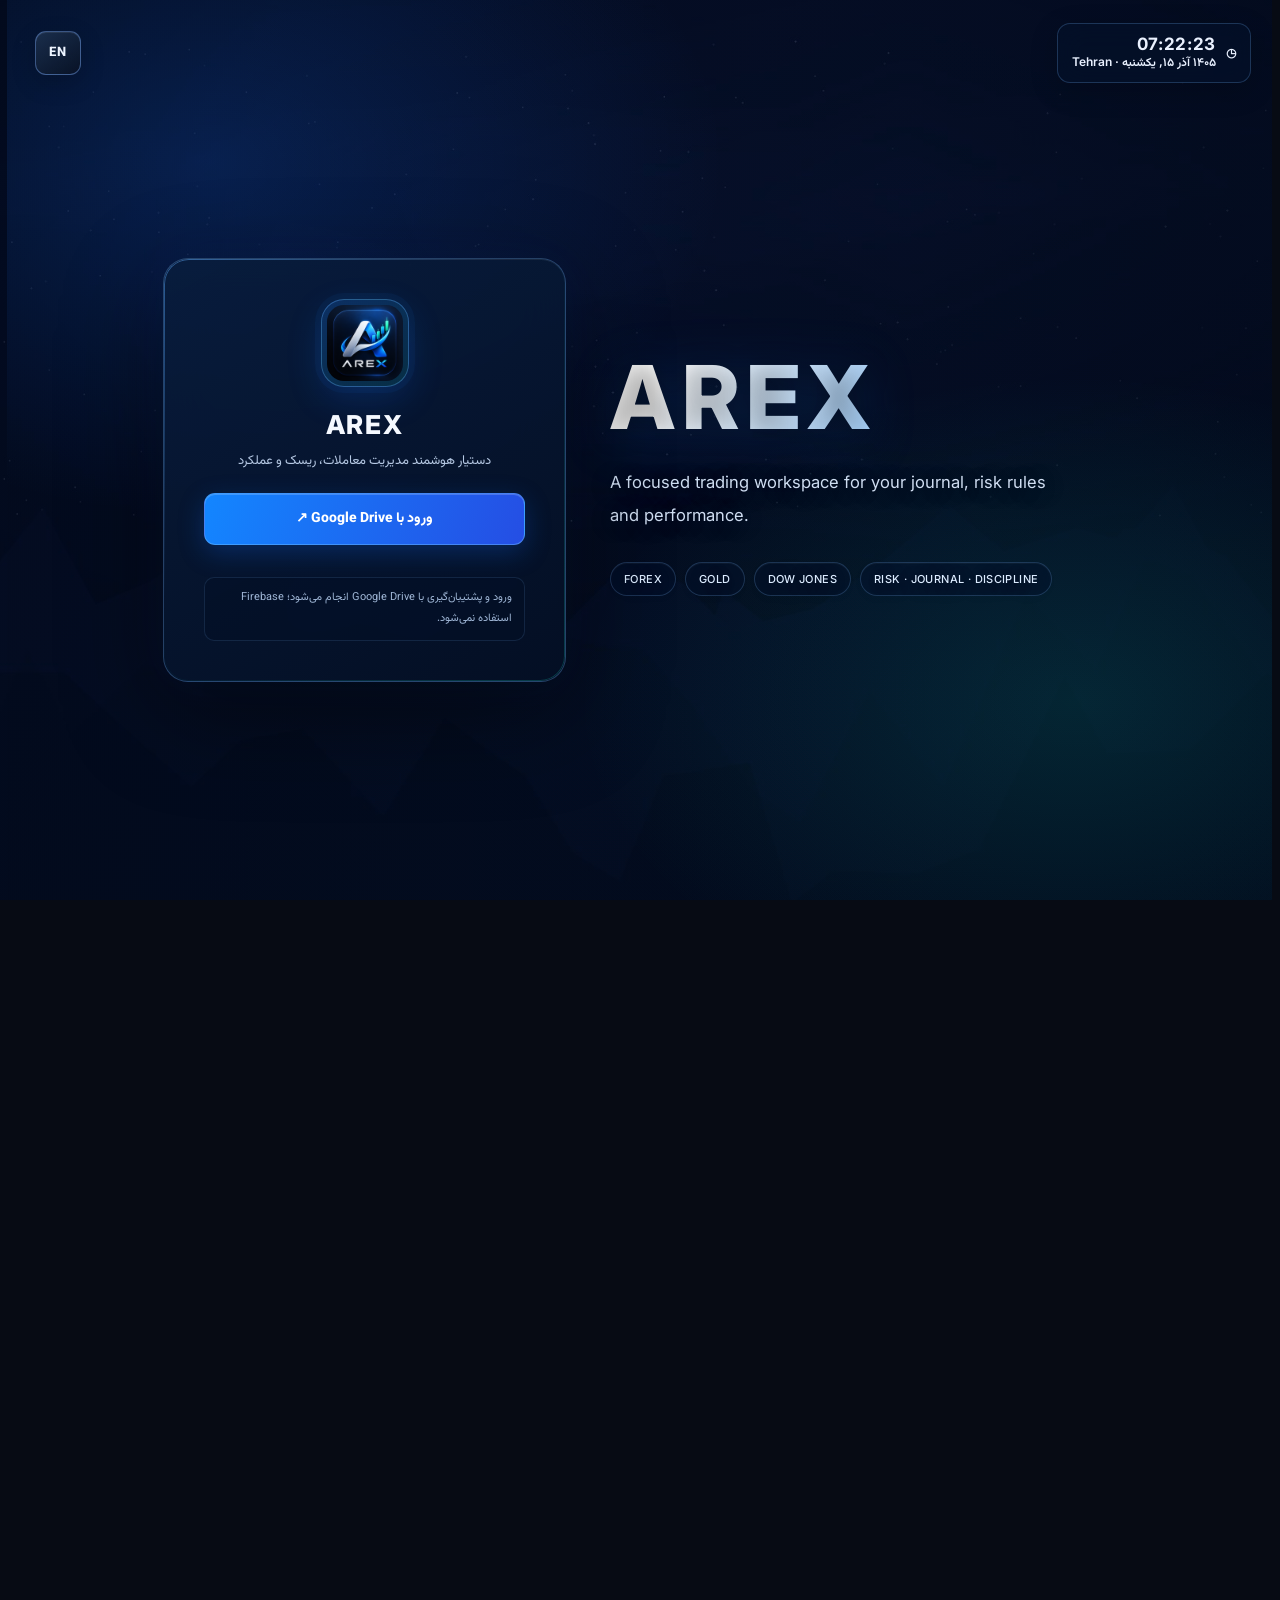
==== commit 702e8be6: "Add files via upload" ====
--- a/index.html
+++ b/index.html
@@ -4246,7 +4246,7 @@
     'nav.review':"Spaced Reviews", 'nav.trades':"Trade Journal", 'nav.psych':"Psychology Journal",
     'nav.goals':"Goals & Rules", 'nav.obsidian':"Connect Obsidian", 'nav.calendar':"Economic Calendar", 'nav.path':"Discipline Path", 'nav.backtest':"Backtest", 'nav.propfirm':"Prop Firm", 'nav.scenarios':"Pending Scenarios", 'nav.settings':"Settings", 'nav.roadmap':'Daily Roadmap', 'nav.assistant':'Trading Assistant', 'nav.risk':'Risk Management', 'nav.strategy':'Strategy & Rules', 'nav.analytics':'Performance Analytics',
     'page.backtestSub':"Log and review backtests — fully separate from live trades", 'page.propfirmSub':"Track prop-firm challenges and risk limits", 'page.scenariosSub':"Trade ideas waiting to be entered",
-    'brand.sub':"V9.7.12 · Trading Assistant", 'tk.title':"Live Tether (USDT/USD) rate", 'tk.refresh':"🔄 Refresh", 'tk.obsidian':"🗒️ Open Obsidian", 'tk.sync':"☁️ Sync with Drive",
+    'brand.sub':"V9.8.0 · Trading Assistant", 'tk.title':"Live Tether (USDT/USD) rate", 'tk.refresh':"🔄 Refresh", 'tk.obsidian':"🗒️ Open Obsidian", 'tk.sync':"☁️ Sync with Drive",
     'dash.newsSoonTitle':"📰 Important news — next 3 days", 'dash.sessionTitle':"🕒 Forex session overlap", 'dash.fngTitle':"😨 Crypto Fear & Greed Index", 'sync.inprogress':"Syncing...", 'sync.last':"Last synced:",
     'ui.language':'Change language', 'ui.lesson':"Checkpoint", 'ui.phase':"Focus:", 'ui.startSession':"Start this checkpoint", 'ui.allDone':"All improvement checkpoints completed!", 'ui.complete':"Complete", 'ui.watched':"completed",
     'cal.title':'📰 Live economic calendar', 'cal.sub':'Market-moving economic news, live.', 'cal.tabWidget':'🌐 Live widget (TradingView)', 'cal.tabFeed':'📋 My own feed',
@@ -8168,6 +8168,7 @@
 <script src="js/ui/workspace.js"></script>
 <script src="js/ui/brain-ui.js"></script>
 <script src="js/ui/mobile-shell.js"></script>
+<script src="js/ui/shell.js"></script>
 <style id="phase20-ui-quality">
 /* Phase 20: direction-safe controls, keyboard focus, and narrow viewport resilience. */
 html{scrollbar-gutter:stable} body{max-width:100%;}
--- a/arex-mobile.css
+++ b/arex-mobile.css
@@ -123,3 +123,85 @@
 @media(min-width:761px){html body .wrap>.topbar.topbar{flex:0 0 auto!important;align-self:stretch!important}}
 /* mid-size desktops: keep the bar to one row by dropping the London/New York mini clocks (they remain in "Market Sessions") */
 @media(min-width:761px) and (max-width:1560px){html body #worldClocks{display:none!important}html body .topbar .sub{display:none!important}}
+
+/* =====================================================================
+   Layout v2 — one navigation model, two layouts (desktop workspace / phone app)
+   ===================================================================== */
+.arex-acc-h,.arex-form-sheet-bar,.arex-fab,.arex-more-sheet{display:none}
+.arex-acc-h.arex-acc-always{display:flex}
+.arex-acc-always-el.arex-acc-closed{display:none!important}
+.arex-acc-h{align-items:center;justify-content:space-between;gap:8px;width:100%;min-height:46px;padding:0 14px;border:1px solid var(--border);border-radius:14px;background:var(--panel);color:var(--text);font:700 14px inherit;text-align:start;cursor:pointer}
+.arex-acc-h i{font-style:normal;transition:transform .15s}
+.arex-acc-h[aria-expanded="true"] i{transform:rotate(180deg)}
+.arex-merged-into-brain{display:none!important}
+.arex-nav-v2 .nav-group-title{display:block!important;padding:10px 12px 4px;font-size:11px;font-weight:800;letter-spacing:.3px;color:var(--muted);opacity:.9}
+.arex-nav-v2:first-of-type .nav-group-title{padding-top:2px}
+.arex-nav-label{min-width:0;overflow:hidden;text-overflow:ellipsis;white-space:nowrap}
+
+/* ---------- desktop (>=1100px): dashboard = main + rail ---------- */
+@media(min-width:1100px){
+  html body .view.active#view-dashboard{display:grid;grid-template-columns:minmax(0,1.75fr) minmax(320px,1fr);gap:16px;align-items:start}
+  #view-dashboard>#overdueBanner,#view-dashboard>#arexBrainCard{grid-column:1/-1}
+  .arex-dash-rail>.arex-acc-h:not(.arex-acc-always){display:none}
+  .arex-dash-main,.arex-dash-rail{display:grid;gap:16px;min-width:0;align-content:start}
+  .arex-dash-rail>.card,.arex-dash-rail>section{margin:0}
+  /* journal workspace: list on the leading side, entry form pinned on the other */
+  html body .view.active#view-trades{display:grid;grid-template-columns:minmax(0,1.45fr) minmax(400px,1fr);gap:16px;align-items:start}
+  #view-trades>#riskCalcMount_trade,#view-trades>#riskWarnBanner{grid-column:1/-1;margin:0}
+  #view-trades>#riskCalcMount_trade:empty,#view-trades>#riskWarnBanner:empty{display:none}
+  #view-trades>.arex-trade-stats,#view-trades>.arex-trade-history{grid-column:1;margin:0}
+  #view-trades>.arex-trade-form{grid-column:2;grid-row:1/span 3;position:sticky;top:96px;max-height:calc(100vh - 116px);overflow:auto;margin:0}
+}
+@media(min-width:761px) and (max-width:1099px){
+  html body .view.active#view-dashboard>.arex-dash-main,html body .view.active#view-dashboard>.arex-dash-rail{margin-bottom:16px}
+  .arex-dash-main,.arex-dash-rail{display:grid;gap:16px}
+}
+
+/* ---------- tablet + phone (<=1099px): entry form becomes a sheet ---------- */
+@media(max-width:1099px){
+  html body .arex-trade-form{display:none!important}
+  html body .arex-trade-form.arex-sheet-open{display:block!important;position:fixed;inset:0;z-index:11800;overflow:auto;border-radius:0!important;margin:0!important;max-height:none;background:var(--bg);padding:0 14px calc(28px + env(safe-area-inset-bottom,0px))!important}
+  .arex-form-sheet-bar{display:flex!important;align-items:center;justify-content:space-between;position:sticky;top:0;z-index:2;margin:0 -14px 10px;padding:calc(10px + env(safe-area-inset-top,0px)) 14px 10px;background:var(--bg);border-bottom:1px solid var(--border)}
+  html.arex-sheet-lock,html.arex-sheet-lock body{overflow:hidden!important}
+  .arex-fab{position:fixed;inset-inline-start:14px;bottom:calc(88px + env(safe-area-inset-bottom,0px));z-index:10900;min-height:48px;padding:0 18px;border:0;border-radius:999px;font:800 14px inherit;color:#fff;background:linear-gradient(135deg,#1e90ff,#2b5be0);box-shadow:0 10px 26px rgba(30,110,255,.45);cursor:pointer}
+  html.arex-sheet-lock .arex-fab,html.arex-more-open .arex-fab{display:none!important}
+}
+@media(min-width:1100px){.arex-fab{display:none!important}}
+
+/* ---------- phone: ordered stack + accordions + More sheet ---------- */
+@media(max-width:760px){
+  html.arex-phone body .view.active#view-dashboard{display:flex;flex-direction:column;gap:12px}
+  html.arex-phone .arex-dash-main,html.arex-phone .arex-dash-rail{display:contents}
+  html.arex-phone #view-dashboard>*,html.arex-phone .arex-dash-main>*,html.arex-phone .arex-dash-rail>*,html.arex-phone .arex-acc-h{order:var(--o,20)}
+  .arex-acc-h{display:flex;align-items:center;justify-content:space-between;gap:8px;width:100%;min-height:48px;padding:0 14px;border:1px solid var(--border);border-radius:14px;background:var(--panel);color:var(--text);font:700 14px inherit;text-align:start;cursor:pointer}
+  .arex-acc-h i{font-style:normal;transition:transform .15s}
+  .arex-acc-h[aria-expanded="true"] i{transform:rotate(180deg)}
+  .arex-acc-h[aria-expanded="true"]{border-end-start-radius:0;border-end-end-radius:0;border-bottom-color:transparent}
+  .arex-acc-closed{display:none!important}
+  html.arex-phone #view-settings .settings-jumpbar{display:none}
+  html.arex-phone #view-settings>.grid{display:flex;flex-direction:column;gap:10px}
+  html.arex-phone #view-settings>.grid>.arex-acc-h{order:0}
+
+  html.arex-more-open body{overflow:hidden}
+  .arex-more-sheet{position:fixed;inset:0;z-index:11900;background:rgba(2,6,14,.6);align-items:flex-end}
+  .arex-more-sheet.open{display:flex}
+  .arex-more-card{width:100%;max-height:88dvh;overflow:auto;background:var(--bg);border:1px solid var(--border);border-radius:22px 22px 0 0;padding:12px 14px calc(18px + env(safe-area-inset-bottom,0px))}
+  .arex-more-head{display:flex;align-items:center;justify-content:space-between;margin-bottom:4px;font-size:16px}
+  .arex-more-title{margin:14px 2px 8px;font-size:12px;font-weight:800;letter-spacing:.3px;color:var(--muted)}
+  .arex-more-grid{display:grid;grid-template-columns:repeat(3,minmax(0,1fr));gap:8px}
+  .arex-more-tile{display:flex;flex-direction:column;align-items:center;justify-content:center;gap:6px;min-height:78px;padding:8px 4px;border:1px solid var(--border);border-radius:14px;background:var(--panel);color:var(--text);font:600 12px/1.35 inherit;text-align:center;cursor:pointer}
+  .arex-more-tile .ic{display:inline-flex;font-size:20px;color:var(--gold)}
+  .arex-more-tile .nav-ic{width:22px;height:22px}
+  /* the old drawer is replaced by the More sheet */
+  html.arex-phone .hamburger{display:none!important}
+}
+body.sidebar-collapsed .arex-nav-v2 .nav-group-title{display:none!important}
+body.sidebar-collapsed .arex-nav-label{display:none}
+@media(max-width:760px){html.arex-phone #arexBrainCard{--o:1}}
+@media(max-width:1099px){
+  .arex-fab{display:inline-flex;align-items:center;gap:6px}
+  html body .arex-trade-form.arex-sheet-open.arex-sheet-open .form-grid.form-grid,html body .arex-trade-form.arex-sheet-open.arex-sheet-open .arex-form-grid.arex-form-grid{grid-template-columns:repeat(2,minmax(0,1fr))!important;gap:10px!important}
+  html body .arex-trade-form.arex-sheet-open.arex-sheet-open .form-grid>*:has(textarea),html body .arex-trade-form.arex-sheet-open.arex-sheet-open .form-grid>*:has(.chips),html body .arex-trade-form.arex-sheet-open.arex-sheet-open .form-grid>*:has(input[type=checkbox]),html body .arex-trade-form.arex-sheet-open.arex-sheet-open .form-grid>*:has(input[type=file]){grid-column:1/-1}
+  html body .arex-trade-form.arex-sheet-open.arex-sheet-open>.card-title:first-of-type,html body .arex-trade-form.arex-sheet-open.arex-sheet-open>h2:first-of-type{display:none}
+}
+html.arex-sheet-lock body .arex-mobile-nav.arex-mobile-nav{display:none!important}
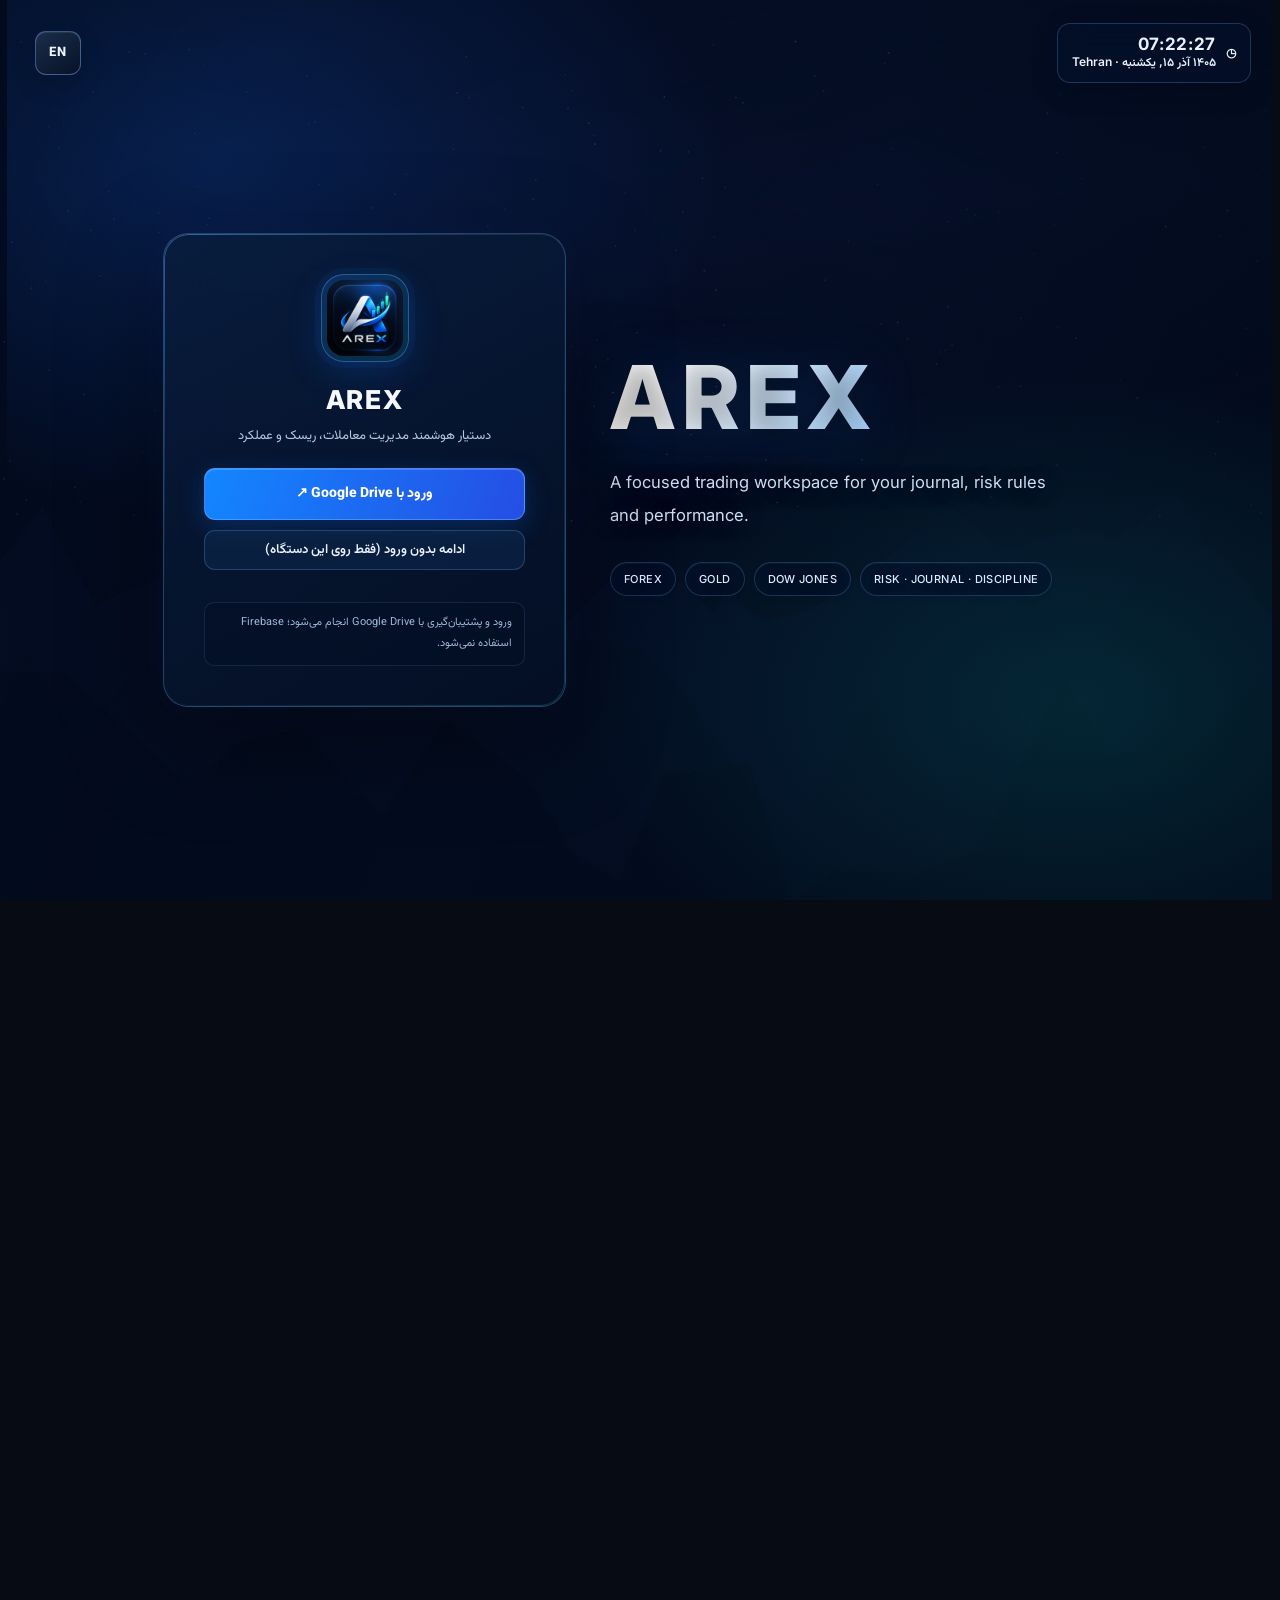
==== commit b25b6446: "Add files via upload" ====
--- a/index.html
+++ b/index.html
@@ -3,6 +3,8 @@
 <head>
 <meta charset="UTF-8">
 <meta name="viewport" content="width=device-width, initial-scale=1.0, viewport-fit=cover">
+<script>try{localStorage.setItem("arex_v57_tour_done","1");localStorage.setItem("arex_v965_tour_seen","1")}catch(e){}try{if(localStorage.getItem("arex-last-auth-uid")&&localStorage.getItem("arex-force-login")!=="1")document.documentElement.classList.add("arex-silent-entry")}catch(e){}</script>
+<style>html.arex-silent-entry #arexAuthGate{display:none!important}html.arex-silent-entry.arex-auth-open body>:not(#arexAuthGate):not(script):not(style){visibility:visible!important;pointer-events:auto!important}</style>
 <title>AREX V9.8.0</title>
 <meta name="description" content="AREX دستیار شخصی مدیریت معاملات است: ژورنال معاملاتی، مدیریت ریسک، قوانین استراتژی، تقویم اقتصادی، سشن‌های بازار، ثبت روان‌شناسی و تحلیل عملکرد در یک فضای کاری نصب‌شدنی.">
 <meta name="keywords" content="ژورنال معاملات فارکس, تریدینگ ژورنال, چک‌لیست بهبود عملکرد معاملاتی, مدیریت ریسک معاملات, ردیاب پراپ فرم, تقویم اقتصادی فارکس, forex trading journal, prop firm tracker">
@@ -1884,6 +1886,7 @@
   <div class="auth-layout"><div class="auth-story"><div class="auth-wordmark">AREX</div><p id="authTagline">A focused trading workspace for your journal, risk rules and performance.</p><div class="auth-market-line"><span>FOREX</span><span>GOLD</span><span>DOW JONES</span><span>RISK · JOURNAL · DISCIPLINE</span></div></div>
   <div class="auth-card"><div class="auth-logo"><img src="icon-192.png" alt="لوگوی AREX" width="76" height="76" decoding="async"></div><h2 id="authTitle">AREX</h2><p id="authDescription">دستیار هوشمند مدیریت معاملات، ریسک و عملکرد</p>
     <button class="auth-google" id="googleSignInBtn" type="button">ورود با Google Drive&nbsp; ↗</button>
+    <button class="btn ghost" id="arexLocalOnlyBtn" type="button" style="width:100%;margin-top:10px">ادامه بدون ورود (فقط روی این دستگاه)</button>
     <p id="authError" class="auth-error" role="status"></p>
     <p id="authSetupNote" class="auth-setup-note">برای ورود به AREX، حساب Google و دسترسی فضای اختصاصی Google Drive را تأیید کن.</p>
     <button class="auth-local" id="localPreviewBtn" type="button" style="display:none">ورود موقت برای تست محلی</button>
@@ -3217,6 +3220,11 @@
 <script src="js/core/ruleaudit.js"></script>
 <script src="js/core/pretrade.js"></script>
 <script src="js/core/brain.js"></script>
+<script src="js/core/tradecalc.js"></script>
+<script src="js/core/ledger.js"></script>
+<script src="js/core/quant.js"></script>
+<script src="js/core/mt5.js"></script>
+<script src="js/core/report.js"></script>
 <script src="js/ui/analytics.js"></script>
 <script src="js/i18n/v9.js"></script>
 <script src="js/ui/propguard.js"></script>
@@ -4584,9 +4592,11 @@
   renderNotifLog();
   updateChangelogDot();
   if('Notification' in window && Notification.permission==='granted' && state.notifEnabled){
-    try{ new Notification(title, { body, icon:'icon-192.png' }); }catch(e){}
+    const nopts={ body, icon:'icon-192.png', badge:'icon-192.png', tag:opts.tag||('arex-'+Date.now()), data:{view:opts.view||''} };
+    if(navigator.serviceWorker&&navigator.serviceWorker.ready){ navigator.serviceWorker.ready.then(r=>r.showNotification(title,nopts)).catch(()=>{try{ new Notification(title,nopts); }catch(e){}}); }
+    else { try{ new Notification(title,nopts); }catch(e){} }
   }
-  if(window.arexSendTelegramNotification){
+  if(window.arexSendTelegramNotification && !opts.skipTelegram){
     const label=String(title||'').toLowerCase();
     let category='';
     if(/خبر اقتصادی|تقویم|economic event|calendar/.test(label))category='calendar';
@@ -6146,6 +6156,7 @@
   goView('trades');editingTradeId=id;
   const map={trDate:t.date,trTime:t.time||'',trSymbol:t.symbol||'',trDir:t.dir||'buy',trEntry:t.entry||'',trSl:t.sl||'',trTp:t.tp||'',trExit:t.exit||'',trR:t.r||'',trUsd:t.usd||'',trSetup:t.setup||'',trNote:t.note||'',trRiskPct:t.riskPct==null?'':t.riskPct,trSlOrig:t.slOriginal==null?'':t.slOriginal,trEmoBefore:t.emotionBefore||'',trEmoAfter:t.emotionAfter||'',trTags:(t.tags||[]).join('، ')};
   Object.entries(map).forEach(([k,v])=>{const el=document.getElementById(k);if(el)el.value=v;});
+  if(window.arexTradeExtraLoad) window.arexTradeExtraLoad(t);
   trSelectedMistakes=[...(t.mistakes||[])];renderMistakeChips();document.querySelectorAll('#trMistakeChips .chip').forEach(b=>{if(trSelectedMistakes.includes(b.dataset.m))b.classList.add('active');});
   document.getElementById('addTradeBtn').textContent='ذخیره تغییرات معامله';document.getElementById('cancelTradeEditBtn').style.display='inline-flex';
   document.getElementById('trSymbol').scrollIntoView({behavior:'smooth',block:'center'});toast('حالت ویرایش فعال شد');
@@ -6184,6 +6195,7 @@
     nearNews: detectNearNews(date, time),
     hasShotEntry: pendingShot.entry ? true : !!(oldTrade&&oldTrade.hasShotEntry), hasShotExit: pendingShot.exit ? true : !!(oldTrade&&oldTrade.hasShotExit), hasVoice: !!(oldTrade&&oldTrade.hasVoice)
   });
+  if(window.arexTradeExtraApply) window.arexTradeExtraApply(trade);
   if(pendingShot.entry) await storage.set('tradeshot:'+id+':entry', pendingShot.entry).catch(()=>{});
   if(pendingShot.exit) await storage.set('tradeshot:'+id+':exit', pendingShot.exit).catch(()=>{});
   if(editingTradeId){ const ix=state.trades.findIndex(x=>x.id===editingTradeId); if(ix>=0) state.trades[ix]=trade; } else state.trades.unshift(trade);
@@ -6193,6 +6205,7 @@
   const dayLog=state.dailyLogs[date]||{date,status:'yes',mood:'',focus:3,discipline:3};dayLog.status='yes';dayLog.journalDone=true;state.dailyLogs[date]=dayLog;queueSave('assistantState');
   ['trSymbol','trEntry','trSl','trExit','trR','trUsd','trSetup','trNote','trTime','trTp','trRiskPct','trSlOrig','trTags','trEmoBefore','trEmoAfter'].forEach(i=>document.getElementById(i).value='');
   trSelectedMistakes = []; pendingShot = { entry:null, exit:null };
+  if(window.arexTradeExtraReset) window.arexTradeExtraReset();
   document.querySelectorAll('#trMistakeChips .chip').forEach(b=>b.classList.remove('active'));
   document.querySelectorAll('#trRulesBox input').forEach(i=>i.checked=false);
   ['trShotEntryPrev','trShotExitPrev'].forEach(i=>{ document.getElementById(i).style.display='none'; });
@@ -6330,7 +6343,7 @@
     const pillClass = isNaN(r) ? 'neu' : (r>0?'win':(r<0?'loss':'neu'));
     const div = document.createElement('div'); div.className='entry-card';
     div.innerHTML =
-      '<div style="flex:1; min-width:160px;"><div class="meta">'+escapeHtml(t.date)+(t.time?' '+escapeHtml(t.time):'')+' · '+(t.dir==='buy'?'خرید':'فروش')+(t.setup?' · '+escapeHtml(t.setup):'')+
+      '<div style="flex:1; min-width:160px;"><div class="meta">'+escapeHtml(t.date)+(t.time?' '+escapeHtml(t.time):'')+' · '+(t.dir==='buy'?'خرید':'فروش')+(t.setup?' · '+escapeHtml(t.setup):'')+(window.arexTradeMeta?window.arexTradeMeta(t):'')+
       (t.sessions&&t.sessions.length?' · '+escapeHtml(t.sessions.join('/')):'')+(t.nearNews?' · 📰 نزدیک خبر':'')+'</div>'+
       '<div class="body"><b>'+escapeHtml(t.symbol)+'</b>'+(t.entry?' — ورود: '+escapeHtml(t.entry):'')+(t.sl?' · حدضرر: '+escapeHtml(t.sl):'')+(t.exit?' · خروج: '+escapeHtml(t.exit):'')+'</div>'+
       (t.ruleCompliance!==null&&t.ruleCompliance!==undefined?'<span class="compliance-badge '+(t.ruleCompliance===100?'full':'partial')+'">پایبندی به قانون: '+faDigits(t.ruleCompliance)+'٪</span>':'')+
@@ -8166,6 +8179,14 @@
 <script src="js/core/extended.js"></script>
 <script src="js/core/ohlc-backtest.js"></script>
 <script src="js/ui/workspace.js"></script>
+<script src="js/ui/views.js"></script>
+<script src="js/ui/trade-form-v2.js"></script>
+<script src="js/ui/accounts.js"></script>
+<script src="js/ui/quant-ui.js"></script>
+<script src="js/ui/import-ui.js"></script>
+<script src="js/ui/market.js"></script>
+<script src="js/ui/reviewcenter.js"></script>
+<script src="js/ui/onboarding.js"></script>
 <script src="js/ui/brain-ui.js"></script>
 <script src="js/ui/mobile-shell.js"></script>
 <script src="js/ui/shell.js"></script>
--- a/arex-mobile.css
+++ b/arex-mobile.css
@@ -205,3 +205,70 @@
   html body .arex-trade-form.arex-sheet-open.arex-sheet-open>.card-title:first-of-type,html body .arex-trade-form.arex-sheet-open.arex-sheet-open>h2:first-of-type{display:none}
 }
 html.arex-sheet-lock body .arex-mobile-nav.arex-mobile-nav{display:none!important}
+
+/* =====================================================================
+   V9.8 feature screens: accounts, trade form v2, quant, market, review center, annotate, import, onboarding
+   ===================================================================== */
+.arex-span2{grid-column:1/-1}
+.arex-badge{display:inline-flex;align-items:center;padding:2px 9px;border-radius:999px;font-size:11px;font-weight:800;background:rgba(30,144,255,.15);color:#6fb7ff}
+.arex-badge.demo{background:rgba(232,194,90,.16);color:#e8c25a}.arex-badge.prop{background:rgba(155,120,255,.16);color:#b39bff}.arex-badge.on{background:rgba(51,197,137,.16);color:var(--green)}
+.arex-chk{display:flex;align-items:center;gap:8px;margin:6px 0;font-size:13px;cursor:pointer}.arex-chk input{width:18px;height:18px;min-height:0!important}
+.arex-curve{width:100%;height:auto;display:block;margin:8px 0}
+.arex-kpis{display:grid;grid-template-columns:repeat(auto-fit,minmax(150px,1fr));gap:10px;margin:10px 0}
+.arex-kpi{border:1px solid var(--border);border-radius:12px;padding:10px 12px;background:var(--panel)}.arex-kpi small{display:block;color:var(--muted);font-size:11px;margin-bottom:2px}.arex-kpi b{font-size:17px;direction:ltr;unicode-bidi:plaintext}
+.arex-q-note{margin:10px 0;padding:10px 12px;border-radius:12px;border:1px solid var(--border);background:rgba(30,144,255,.07);font-size:13px;line-height:1.9}
+.arex-q-controls{display:grid;grid-template-columns:repeat(auto-fit,minmax(150px,1fr));gap:10px;margin-bottom:10px}
+.pos{color:var(--green)}.neg{color:var(--red)}.warn{color:#e8c25a}
+
+/* accounts */
+.arex-acc-total{display:grid;grid-template-columns:repeat(auto-fit,minmax(140px,1fr));gap:14px}.arex-acc-total small{display:block;color:var(--muted);font-size:12px}.arex-acc-total b{font-size:22px;direction:ltr;unicode-bidi:plaintext}
+.arex-acc-grid{display:grid;grid-template-columns:repeat(auto-fill,minmax(300px,1fr));gap:14px;margin:14px 0}
+.arex-acc-card{display:grid;gap:10px;margin:0!important}.arex-acc-card.active{border-color:var(--gold)}
+.arex-acc-head{display:flex;align-items:center;gap:8px;flex-wrap:wrap}.arex-acc-bal{font-size:26px;font-weight:900;direction:ltr;unicode-bidi:plaintext;text-align:start}
+.arex-acc-stats{display:grid;grid-template-columns:1fr 1fr;gap:6px 12px;font-size:12px;color:var(--muted)}.arex-acc-stats b{color:var(--text)}
+.arex-acc-actions{display:flex;gap:6px;flex-wrap:wrap}.arex-acc-actions .btn{min-height:38px;padding:0 12px;font-size:12px}
+.arex-led-row{display:grid;grid-template-columns:90px 1fr auto 1.4fr 32px;gap:8px;align-items:center;padding:8px 0;border-bottom:1px solid var(--border);font-size:13px}
+
+/* trade form v2 */
+.arex-trv98{margin:12px 0;padding:12px;border:1px dashed var(--border);border-radius:14px;background:rgba(30,144,255,.04)}
+.arex-trv98-title{font-weight:800;margin-bottom:8px}.arex-trv98-title small{font-weight:400;color:var(--muted)}
+.arex-partial{display:grid;grid-template-columns:1fr 1fr 36px;gap:8px;margin:6px 0}
+.arex-trx-preview{margin-top:10px;padding:10px 12px;border-radius:12px;background:var(--panel);border:1px solid var(--border);font-size:13px;line-height:1.9}
+
+/* market */
+.arex-wl-add{display:flex;gap:8px;flex-wrap:wrap}.arex-wl-add .txt-input{flex:1;min-width:140px}
+.arex-wl-list{margin-top:8px}.arex-wl-row{display:grid;grid-template-columns:1fr auto auto 32px;gap:10px;align-items:center;padding:10px 0;border-bottom:1px solid var(--border)}.arex-wl-price{font-weight:800;font-size:16px;direction:ltr}
+.arex-table{width:100%;border-collapse:collapse;font-size:12px}.arex-table th,.arex-table td{padding:6px 8px;border-bottom:1px solid var(--border);text-align:start}
+.arex-imp-table{overflow-x:auto;font-size:12px;line-height:2}
+
+/* review center */
+.arex-rc-tabs,.arex-tabs{display:flex;gap:8px;flex-wrap:wrap;margin-bottom:12px}
+.arex-rc-bar{display:flex;gap:10px;align-items:center;flex-wrap:wrap}.arex-rc-bar .txt-input{max-width:220px}.arex-rc-pager{display:flex;gap:10px;align-items:center;margin-inline-start:auto}
+.arex-rc-head{display:flex;justify-content:space-between;gap:10px;flex-wrap:wrap;align-items:flex-start}.arex-rc-sym{font-size:20px}.arex-rc-result{font-size:20px;font-weight:900;direction:ltr}
+.arex-rc-tags{display:flex;gap:6px;flex-wrap:wrap;margin:8px 0}.arex-rc-note{padding:10px 12px;border-radius:12px;background:var(--panel);margin:8px 0;white-space:pre-wrap;font-size:13px;line-height:1.9}
+.arex-rc-shots{display:grid;grid-template-columns:repeat(auto-fit,minmax(260px,1fr));gap:12px;margin:10px 0}.arex-rc-shots figure{margin:0}.arex-rc-shots img{width:100%;border-radius:12px;border:1px solid var(--border)}.arex-rc-shots figcaption{display:flex;justify-content:space-between;align-items:center;margin-bottom:6px;font-size:12px}
+.arex-rc-review{margin-top:12px;display:grid;gap:8px}.arex-stars{display:flex;gap:6px}
+.arex-scores{display:grid;grid-template-columns:repeat(auto-fit,minmax(220px,1fr));gap:12px}.arex-scores label{display:grid;grid-template-columns:1fr auto;gap:6px;font-size:13px}.arex-scores input{grid-column:1/-1}
+.arex-days{display:flex;flex-wrap:wrap;gap:6px 14px}
+
+/* annotation editor */
+.arex-annot{position:fixed;inset:0;z-index:13000;background:#05080f;display:flex;flex-direction:column}
+.arex-annot-bar{display:flex;flex-wrap:wrap;gap:10px;align-items:center;justify-content:space-between;padding:calc(8px + env(safe-area-inset-top,0px)) 12px 8px;background:var(--bg);border-bottom:1px solid var(--border)}
+.arex-annot-tools,.arex-annot-colors,.arex-annot-actions{display:flex;gap:6px;align-items:center;flex-wrap:wrap}
+.arex-swatch{width:30px;height:30px;border-radius:50%;border:2px solid #555;padding:0;min-height:0!important}.arex-swatch.on{border-color:#fff;box-shadow:0 0 0 2px var(--gold)}
+.arex-annot-stage{flex:1;min-height:0;overflow:auto;display:flex;align-items:flex-start;justify-content:center;padding:10px;-webkit-overflow-scrolling:touch}.arex-annot-stage canvas{max-width:100%;height:auto;border-radius:8px;touch-action:none;background:#000}
+
+/* modals (import, onboarding) */
+.arex-modal-bg{position:fixed;inset:0;z-index:12500;background:rgba(2,6,14,.65);display:flex;align-items:center;justify-content:center;padding:14px}
+.arex-modal{width:min(560px,100%);max-height:92dvh;overflow:auto;background:var(--bg);border:1px solid var(--border);border-radius:18px;padding:16px;display:grid;gap:10px}
+.arex-modal-head{display:flex;justify-content:space-between;align-items:center;gap:8px;font-size:15px}.arex-modal-foot{display:flex;gap:8px;justify-content:space-between;margin-top:6px}
+.arex-steps{margin:6px 0;padding-inline-start:20px;font-size:13px;line-height:2}.arex-dots{display:flex;gap:6px}.arex-dots i{flex:1;height:5px;border-radius:5px;background:var(--border)}.arex-dots i.on{background:var(--gold)}
+
+@media(max-width:760px){
+  .arex-led-row{grid-template-columns:1fr auto 32px;grid-auto-flow:row}.arex-led-row span:nth-child(2),.arex-led-row .muted{grid-column:1/-2;font-size:12px}
+  .arex-acc-grid{grid-template-columns:1fr}.arex-rc-pager{margin-inline-start:0;width:100%;justify-content:space-between}.arex-rc-bar .txt-input{max-width:none;flex:1}
+  .arex-modal-bg{align-items:flex-end;padding:0}.arex-modal{border-radius:22px 22px 0 0;width:100%;max-height:90dvh;padding-bottom:calc(16px + env(safe-area-inset-bottom,0px))}
+  .arex-annot-bar{gap:6px}.arex-annot-tools .chip,.arex-annot-actions .btn{padding:0 10px;min-height:40px}
+  html.arex-phone body .arex-kpis{grid-template-columns:repeat(2,minmax(0,1fr))}
+  html.arex-phone body .arex-q-controls{grid-template-columns:repeat(2,minmax(0,1fr))}
+}
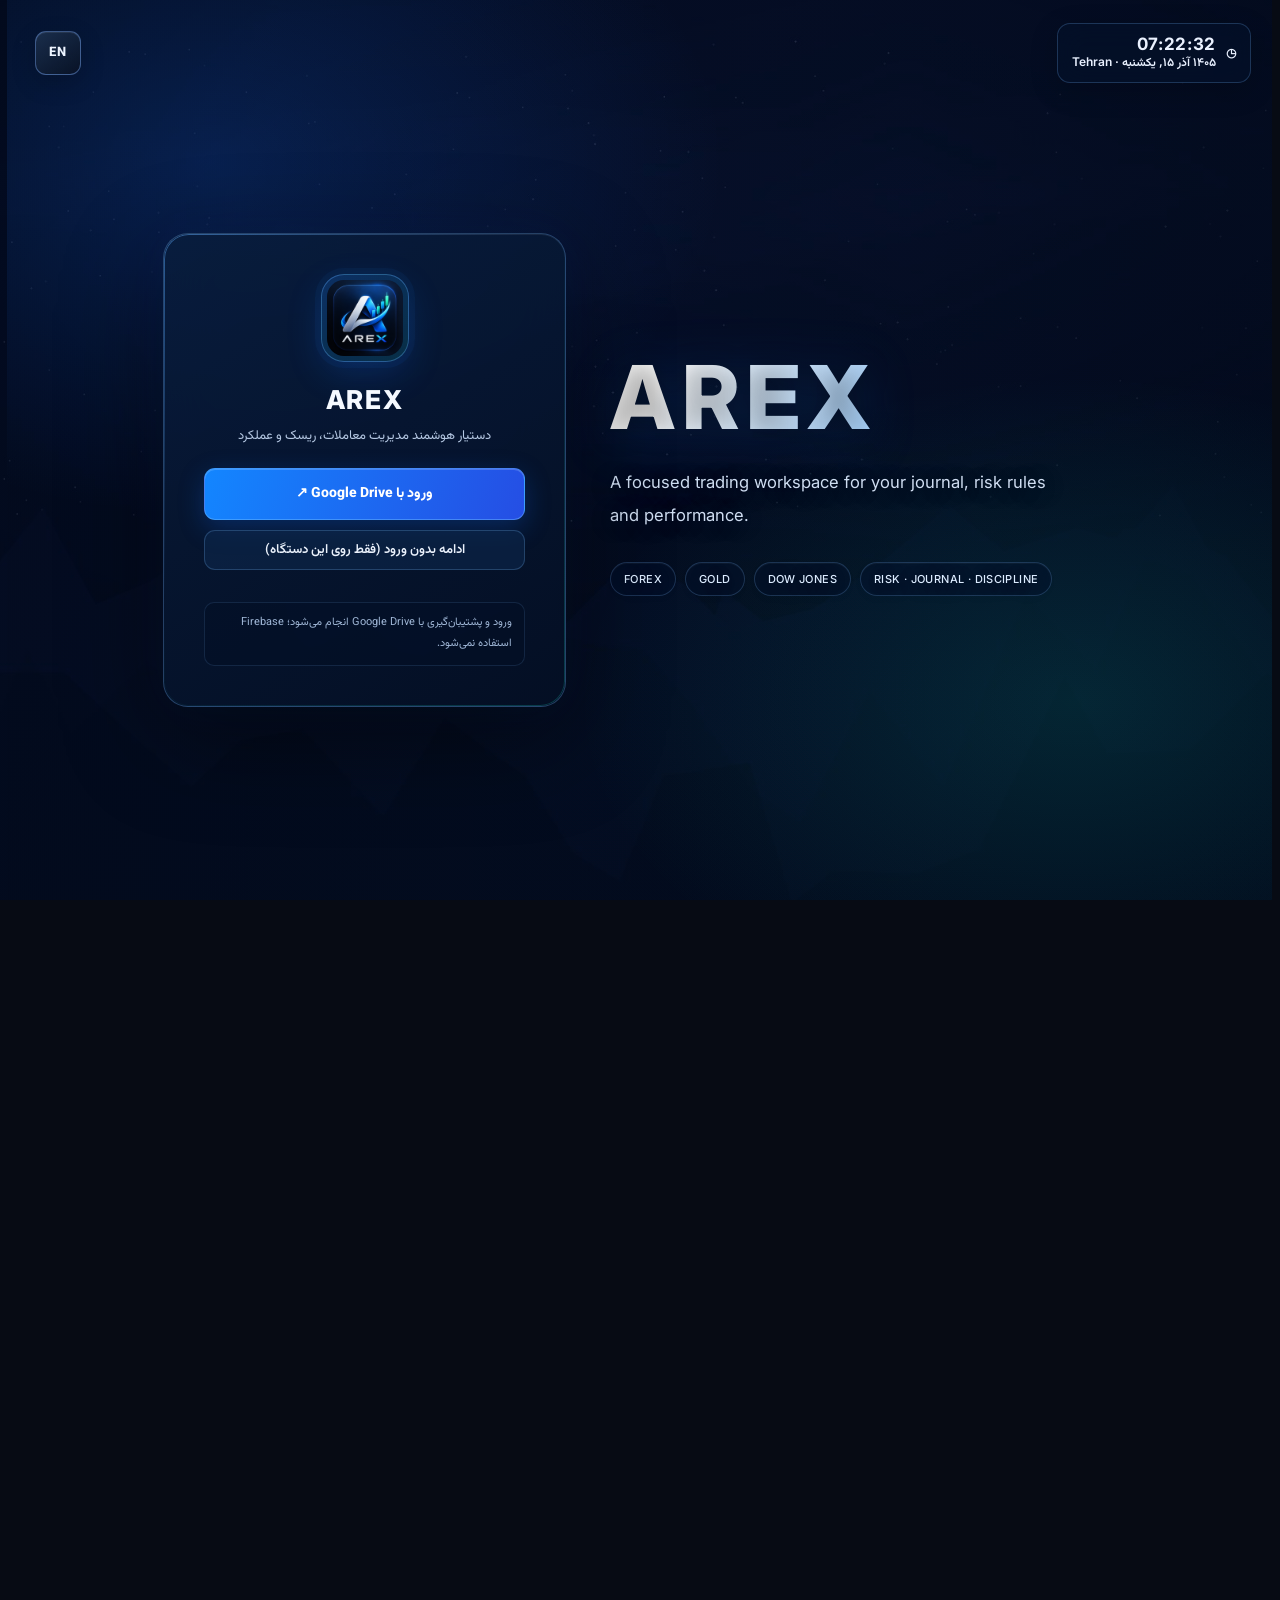
==== commit 3954121f: "Add files via upload" ====
--- a/index.html
+++ b/index.html
@@ -5,7 +5,7 @@
 <meta name="viewport" content="width=device-width, initial-scale=1.0, viewport-fit=cover">
 <script>try{localStorage.setItem("arex_v57_tour_done","1");localStorage.setItem("arex_v965_tour_seen","1")}catch(e){}try{if(localStorage.getItem("arex-last-auth-uid")&&localStorage.getItem("arex-force-login")!=="1")document.documentElement.classList.add("arex-silent-entry")}catch(e){}</script>
 <style>html.arex-silent-entry #arexAuthGate{display:none!important}html.arex-silent-entry.arex-auth-open body>:not(#arexAuthGate):not(script):not(style){visibility:visible!important;pointer-events:auto!important}</style>
-<title>AREX V9.8.0</title>
+<title>AREX V9.9.0</title>
 <meta name="description" content="AREX دستیار شخصی مدیریت معاملات است: ژورنال معاملاتی، مدیریت ریسک، قوانین استراتژی، تقویم اقتصادی، سشن‌های بازار، ثبت روان‌شناسی و تحلیل عملکرد در یک فضای کاری نصب‌شدنی.">
 <meta name="keywords" content="ژورنال معاملات فارکس, تریدینگ ژورنال, چک‌لیست بهبود عملکرد معاملاتی, مدیریت ریسک معاملات, ردیاب پراپ فرم, تقویم اقتصادی فارکس, forex trading journal, prop firm tracker">
 <meta name="robots" content="index, follow">
@@ -3225,6 +3225,11 @@
 <script src="js/core/quant.js"></script>
 <script src="js/core/mt5.js"></script>
 <script src="js/core/report.js"></script>
+<script src="js/core/merge.js"></script>
+<script src="js/core/prop.js"></script>
+<script src="js/core/kb.js"></script>
+<script src="js/core/behavior.js"></script>
+<script src="data/kb-pack.js"></script>
 <script src="js/ui/analytics.js"></script>
 <script src="js/i18n/v9.js"></script>
 <script src="js/ui/propguard.js"></script>
@@ -6364,7 +6369,7 @@
       if(!lifecycle){ toast('ماژول مدیریت معامله بارگذاری نشده؛ حذف انجام نشد.'); return; }
       const result = lifecycle.removeTrade(state.trades, t.id);
       if(!result.removed){ toast('این معامله دیگر در ژورنال وجود ندارد.'); return; }
-      state.trades = result.trades;
+      state.trades = result.trades; if(window.arexTombstone) window.arexTombstone('trades', t.id);
       const remainingForDay = state.trades.some(x=>x.date===t.date);
       if(state.dailyLogs[t.date]){
         const nextLog=lifecycle.reconcileDailyLog(state.dailyLogs[t.date],remainingForDay);
@@ -8182,6 +8187,9 @@
 <script src="js/ui/views.js"></script>
 <script src="js/ui/trade-form-v2.js"></script>
 <script src="js/ui/accounts.js"></script>
+<script src="js/ui/sync-merge.js"></script>
+<script src="js/ui/lock.js"></script>
+<script src="js/ui/kb-ui.js"></script>
 <script src="js/ui/quant-ui.js"></script>
 <script src="js/ui/import-ui.js"></script>
 <script src="js/ui/market.js"></script>
--- a/arex-mobile.css
+++ b/arex-mobile.css
@@ -272,3 +272,15 @@
   html.arex-phone body .arex-kpis{grid-template-columns:repeat(2,minmax(0,1fr))}
   html.arex-phone body .arex-q-controls{grid-template-columns:repeat(2,minmax(0,1fr))}
 }
+
+/* ---------- knowledge page, prop bars, lock screen (V9.8) ---------- */
+.arex-kb-answer{margin-top:12px;padding:12px;border:1px solid var(--border);border-radius:14px;background:var(--panel)}.arex-kb-srcs{display:flex;flex-wrap:wrap;gap:6px;margin-top:10px}.arex-kb-src{font-size:12px}
+.arex-kb-row{display:flex;align-items:center;gap:8px;width:100%;padding:10px 4px;border:0;border-bottom:1px solid var(--border);background:none;color:var(--text);text-align:start;cursor:pointer;font:inherit;min-height:44px}.arex-kb-sec summary{cursor:pointer;min-height:44px;display:flex;align-items:center;gap:8px}
+.arex-kb-conf{display:grid;gap:8px}.arex-kb-conf.done{border-color:rgba(51,197,137,.45)}
+.arex-kb-reader{width:min(720px,100%)}.arex-kb-meta{display:flex;gap:8px;align-items:center;flex-wrap:wrap;font-size:12px}.arex-kb-body{line-height:2;font-size:14px}.arex-kb-body p{margin:.3em 0}.arex-kb-li{padding:2px 0;padding-inline-start:4px}.arex-kb-body hr{border:0;border-top:1px dashed var(--border);margin:10px 0}
+.arex-kb-fig{margin:10px 0}.arex-kb-fig img{max-width:100%;border-radius:12px;border:1px solid var(--border)}.arex-kb-fig figcaption{font-size:12px;color:var(--muted);margin-top:4px}.arex-kb-fig.missing{padding:8px 10px;border:1px dashed var(--border);border-radius:10px}
+.arex-heat td{text-align:center;min-width:34px;font-size:11px}.arex-heat th{font-size:11px;white-space:nowrap}
+.arex-prop{display:grid;gap:8px;padding:10px;border:1px dashed var(--border);border-radius:12px}.arex-prop-head{display:flex;justify-content:space-between;align-items:center}.arex-prop-row{display:grid;gap:4px}.arex-prop-lbl{display:flex;justify-content:space-between;gap:8px;font-size:12px;flex-wrap:wrap}
+.arex-bar{height:8px;border-radius:8px;background:var(--border);overflow:hidden}.arex-bar i{display:block;height:100%;background:var(--green);border-radius:8px}.arex-bar i.warn{background:#e8c25a}.arex-bar i.breach{background:var(--red)}
+.arex-lock{position:fixed;inset:0;z-index:20000;display:flex;align-items:center;justify-content:center;padding:20px;background:var(--bg)}.arex-lock-box{width:min(340px,100%);display:grid;gap:12px;text-align:center}.arex-lock-logo{font-size:46px}.arex-lock-box input{text-align:center;font-size:22px;letter-spacing:6px}
+html.arex-locked body>*:not(#arexLock){visibility:hidden!important}
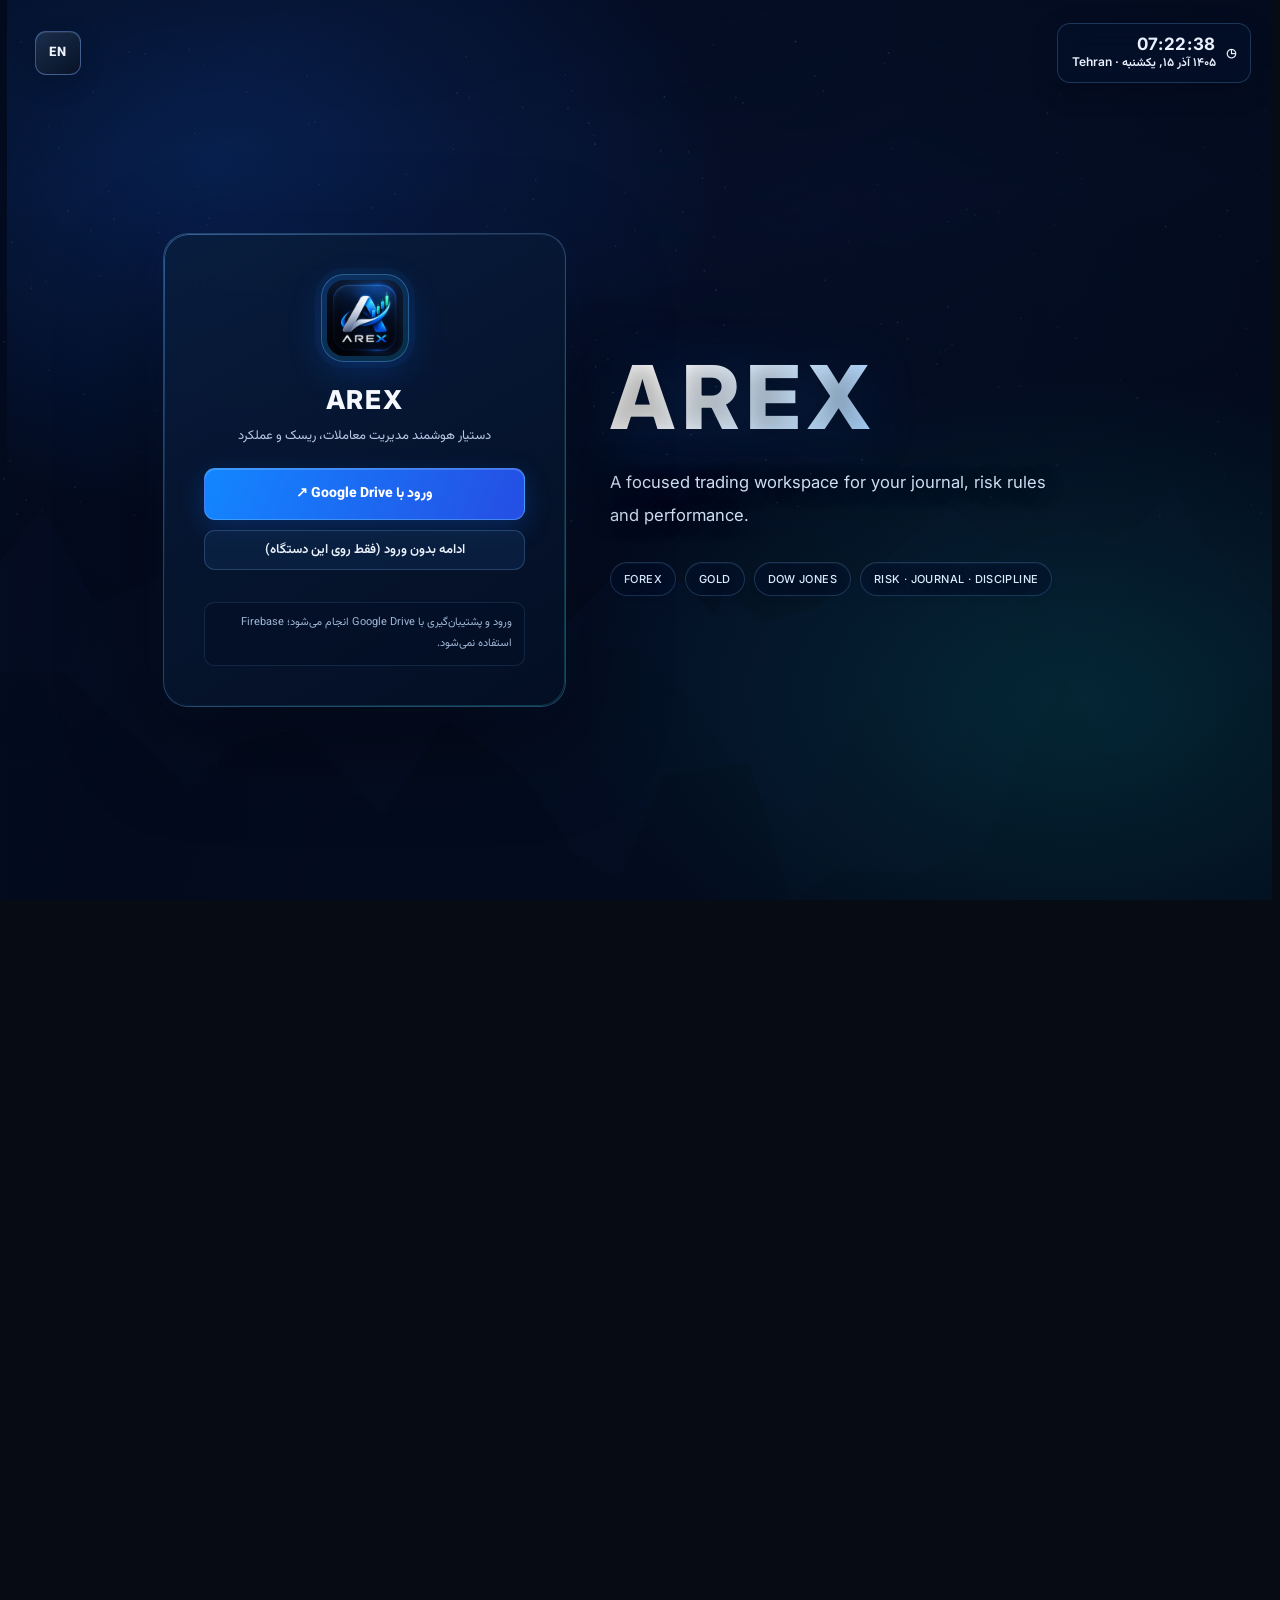
==== commit 30aea6dd: "Add files via upload" ====
--- a/index.html
+++ b/index.html
@@ -5,7 +5,7 @@
 <meta name="viewport" content="width=device-width, initial-scale=1.0, viewport-fit=cover">
 <script>try{localStorage.setItem("arex_v57_tour_done","1");localStorage.setItem("arex_v965_tour_seen","1")}catch(e){}try{if(localStorage.getItem("arex-last-auth-uid")&&localStorage.getItem("arex-force-login")!=="1")document.documentElement.classList.add("arex-silent-entry")}catch(e){}</script>
 <style>html.arex-silent-entry #arexAuthGate{display:none!important}html.arex-silent-entry.arex-auth-open body>:not(#arexAuthGate):not(script):not(style){visibility:visible!important;pointer-events:auto!important}</style>
-<title>AREX V9.9.0</title>
+<title>AREX V9.8.0</title>
 <meta name="description" content="AREX دستیار شخصی مدیریت معاملات است: ژورنال معاملاتی، مدیریت ریسک، قوانین استراتژی، تقویم اقتصادی، سشن‌های بازار، ثبت روان‌شناسی و تحلیل عملکرد در یک فضای کاری نصب‌شدنی.">
 <meta name="keywords" content="ژورنال معاملات فارکس, تریدینگ ژورنال, چک‌لیست بهبود عملکرد معاملاتی, مدیریت ریسک معاملات, ردیاب پراپ فرم, تقویم اقتصادی فارکس, forex trading journal, prop firm tracker">
 <meta name="robots" content="index, follow">
@@ -3227,9 +3227,7 @@
 <script src="js/core/report.js"></script>
 <script src="js/core/merge.js"></script>
 <script src="js/core/prop.js"></script>
-<script src="js/core/kb.js"></script>
 <script src="js/core/behavior.js"></script>
-<script src="data/kb-pack.js"></script>
 <script src="js/ui/analytics.js"></script>
 <script src="js/i18n/v9.js"></script>
 <script src="js/ui/propguard.js"></script>
@@ -8189,7 +8187,7 @@
 <script src="js/ui/accounts.js"></script>
 <script src="js/ui/sync-merge.js"></script>
 <script src="js/ui/lock.js"></script>
-<script src="js/ui/kb-ui.js"></script>
+<script src="js/ui/kb-client.js"></script>
 <script src="js/ui/quant-ui.js"></script>
 <script src="js/ui/import-ui.js"></script>
 <script src="js/ui/market.js"></script>
@@ -8198,6 +8196,7 @@
 <script src="js/ui/brain-ui.js"></script>
 <script src="js/ui/mobile-shell.js"></script>
 <script src="js/ui/shell.js"></script>
+<script src="js/ui/dashboard-v2.js"></script>
 <style id="phase20-ui-quality">
 /* Phase 20: direction-safe controls, keyboard focus, and narrow viewport resilience. */
 html{scrollbar-gutter:stable} body{max-width:100%;}
--- a/arex-mobile.css
+++ b/arex-mobile.css
@@ -43,7 +43,8 @@
   html.arex-phone body .changelog-panel{position:fixed!important;top:calc(env(safe-area-inset-top,0px) + 56px)!important;left:8px!important;right:8px!important;width:auto!important;max-width:none!important;max-height:70dvh;overflow:auto;z-index:12000!important}
 
   /* content & cards */
-  html.arex-phone body .content{padding:10px 10px 20px!important}
+  html.arex-phone body .content{padding:10px 10px calc(var(--arex-tab-space,112px) + 8px)!important}
+  html.arex-phone{scroll-padding-bottom:calc(var(--arex-tab-space,112px) + 8px)}
   html.arex-phone body .card{padding:14px!important;border-radius:16px!important}
   html.arex-phone body .form-grid,html.arex-phone body .arex-form-grid,html.arex-phone body .grid.g2,html.arex-phone body .g2,html.arex-phone body .g3{grid-template-columns:minmax(0,1fr)!important}
   html.arex-phone body .g4,html.arex-phone body .g6{grid-template-columns:repeat(2,minmax(0,1fr))!important}
@@ -284,3 +285,54 @@
 .arex-bar{height:8px;border-radius:8px;background:var(--border);overflow:hidden}.arex-bar i{display:block;height:100%;background:var(--green);border-radius:8px}.arex-bar i.warn{background:#e8c25a}.arex-bar i.breach{background:var(--red)}
 .arex-lock{position:fixed;inset:0;z-index:20000;display:flex;align-items:center;justify-content:center;padding:20px;background:var(--bg)}.arex-lock-box{width:min(340px,100%);display:grid;gap:12px;text-align:center}.arex-lock-logo{font-size:46px}.arex-lock-box input{text-align:center;font-size:22px;letter-spacing:6px}
 html.arex-locked body>*:not(#arexLock){visibility:hidden!important}
+
+/* ---------- Home (dashboard v2) ---------- */
+.arex-old-widget{display:none!important}
+#arexHome{margin-bottom:16px}
+.arex-home-grid{display:grid;gap:14px;grid-template-columns:1fr}
+.arex-w{margin:0!important;padding:16px!important;min-width:0}
+.arex-w-t{font-weight:800;font-size:14px;margin-bottom:10px}.arex-w-h{display:flex;justify-content:space-between;align-items:center;gap:8px;margin-bottom:10px}.arex-w-h .arex-w-t{margin:0}.arex-w-h .btn{min-height:34px;padding:0 12px;font-size:12px}
+.arex-seg{display:inline-flex;border:1px solid var(--border);border-radius:999px;padding:2px;background:var(--panel)}.arex-seg button{border:0;background:none;color:var(--muted);padding:4px 12px;border-radius:999px;font:700 12px inherit;cursor:pointer;min-height:30px}.arex-seg button.on{background:var(--gold);color:#fff}
+.arex-hero-top{display:flex;justify-content:space-between;gap:10px;align-items:flex-start;flex-wrap:wrap}.arex-hero-bal{font-size:32px;font-weight:900;direction:ltr;unicode-bidi:plaintext;line-height:1.2}
+.arex-spark{width:100%;height:64px;display:block;margin-top:8px}
+.arex-perf{display:grid;grid-template-columns:104px 1fr;gap:14px;align-items:center}.arex-donut{width:104px;height:104px}
+.arex-hks{display:grid;grid-template-columns:1fr 1fr;gap:8px}.arex-hk{border:1px solid var(--border);border-radius:12px;padding:8px 10px;background:var(--panel)}.arex-hk small{display:block;color:var(--muted);font-size:11px}.arex-hk b{font-size:16px;direction:ltr;unicode-bidi:plaintext}
+.arex-bars{width:100%;height:auto}
+.arex-lastt{display:flex;gap:8px;align-items:center;flex-wrap:wrap;padding:8px 10px;margin-bottom:10px;border:1px dashed var(--border);border-radius:12px;font-size:13px}
+.arex-accs{display:grid;gap:10px}.arex-acc-mini{display:grid;gap:4px;text-align:start;width:100%;padding:12px;border:1px solid var(--border);border-radius:14px;background:var(--panel);color:var(--text);cursor:pointer;font:inherit}
+.arex-acc-mini-h{display:flex;gap:6px;align-items:center;flex-wrap:wrap}.arex-acc-mini-b{font-size:22px;font-weight:900;direction:ltr;unicode-bidi:plaintext;text-align:start}.arex-acc-mini-s{display:flex;justify-content:space-between;font-size:12px}
+.arex-lt-row{display:grid;grid-template-columns:26px 1fr auto;gap:10px;align-items:center;padding:9px 0;border-bottom:1px solid var(--border)}.arex-lt-dir{font-size:16px;text-align:center}.arex-lt-m{display:grid;min-width:0}.arex-lt-m small{white-space:nowrap;overflow:hidden;text-overflow:ellipsis}.arex-lt-r{text-align:end;font-weight:800;direction:ltr;display:grid}.arex-lt-r small{font-weight:500;opacity:.75}
+.arex-mh{margin:8px 0}.arex-mh-l{display:flex;justify-content:space-between;font-size:12px;margin-bottom:3px;gap:8px}
+/* day guide */
+.arex-gd-head{display:flex;gap:14px;align-items:center;margin-bottom:12px}.arex-ring{width:64px;height:64px;flex:0 0 64px}.arex-gd-title{font-weight:900;font-size:16px;line-height:1.5}
+.arex-gd-list{display:grid;gap:10px}.arex-gd-phase{padding:8px 10px;border:1px solid var(--border);border-radius:14px;opacity:.78}.arex-gd-phase.now{opacity:1;border-color:rgba(30,144,255,.55);background:rgba(30,144,255,.05)}
+.arex-gd-ph{font-weight:800;font-size:12px;margin-bottom:4px;color:var(--muted)}.arex-gd-ph i{font-style:normal;background:var(--gold);color:#fff;border-radius:999px;padding:1px 8px;font-size:10px;margin-inline-start:6px}
+.arex-gd-step{display:grid;grid-template-columns:30px 1fr auto auto;gap:8px;align-items:center;padding:7px 0;border-top:1px solid var(--border)}.arex-gd-step:first-of-type{border-top:0}
+.arex-gd-chk{width:28px;height:28px;border-radius:50%;border:2px solid var(--border);background:none;color:#fff;font-weight:900;cursor:pointer;padding:0;min-height:0!important}.arex-gd-step.done .arex-gd-chk{background:var(--green);border-color:var(--green)}.arex-gd-step.cur .arex-gd-chk{border-color:var(--gold);box-shadow:0 0 0 3px rgba(30,144,255,.25)}
+.arex-gd-txt{display:grid;min-width:0}.arex-gd-txt b{font-size:13px}.arex-gd-txt small{color:var(--muted);font-size:11px}.arex-gd-step.done .arex-gd-txt b{text-decoration:line-through;opacity:.55}.arex-gd-step.late .arex-gd-txt b{color:#e8c25a}
+.arex-gd-go{min-height:34px!important;padding:0 12px!important;font-size:12px!important;white-space:nowrap}
+/* trade form: account chips */
+.arex-trx-acc{margin:0 0 12px;padding:10px;border:1px solid var(--border);border-radius:14px;background:rgba(30,144,255,.05)}
+.arex-acc-chips{display:flex;gap:8px;flex-wrap:wrap}.arex-acc-chip{display:inline-flex;align-items:center;gap:8px;padding:8px 12px;border:2px solid var(--border);border-radius:14px;background:var(--panel);color:var(--text);cursor:pointer;font:inherit;min-height:44px}.arex-acc-chip.on{border-color:var(--gold);box-shadow:0 0 0 3px rgba(30,144,255,.18)}
+.arex-trx-accst{margin-top:8px;font-size:12px;line-height:1.9;color:var(--muted)}
+
+@media(min-width:1100px){
+  .arex-home-grid{grid-template-columns:repeat(12,minmax(0,1fr))}
+  .arex-w-guide{grid-column:1/span 7;grid-row:1/span 2}.arex-w-hero{grid-column:8/span 5;grid-row:1}.arex-w-perf{grid-column:8/span 5;grid-row:2}
+  .arex-w-curve{grid-column:1/span 7;grid-row:3}.arex-w-accs{grid-column:8/span 5;grid-row:3/span 2}
+  .arex-w-latest{grid-column:1/span 4;grid-row:4}.arex-w-bars{grid-column:5/span 3;grid-row:4}
+  .arex-w-mist{grid-column:1/span 4;grid-row:5}.arex-w-cal{grid-column:5/span 8;grid-row:5}.arex-w-wrap{grid-column:1/-1;grid-row:6}
+}
+@media(min-width:761px) and (max-width:1099px){
+  .arex-home-grid{grid-template-columns:repeat(2,minmax(0,1fr))}.arex-w-guide,.arex-w-curve,.arex-w-accs,.arex-w-cal,.arex-w-wrap{grid-column:1/-1}
+}
+@media(max-width:760px){
+  html.arex-phone #arexHome{order:2}.arex-hero-bal{font-size:28px}.arex-perf{grid-template-columns:92px 1fr}.arex-donut{width:92px;height:92px}
+  .arex-gd-step{grid-template-columns:30px 1fr auto}.arex-gd-step [data-skip]{grid-column:2/-1;justify-self:start}
+  .arex-w-guide{order:1}.arex-w-hero{order:2}.arex-w-accs{order:3}.arex-w-perf{order:4}.arex-w-curve{order:5}.arex-w-latest{order:6}.arex-w-bars{order:7}.arex-w-mist{order:8}.arex-w-cal{order:9}.arex-w-wrap{order:10}
+}
+@media(min-width:1100px){
+  #view-dashboard>#arexHome,#view-dashboard>.arex-dash-main{grid-column:1/-1}
+  .arex-dash-rail:not(:has(*)){display:none}
+  .arex-dash-main>.v5-primary-grid{grid-template-columns:repeat(2,minmax(0,1fr))}
+}
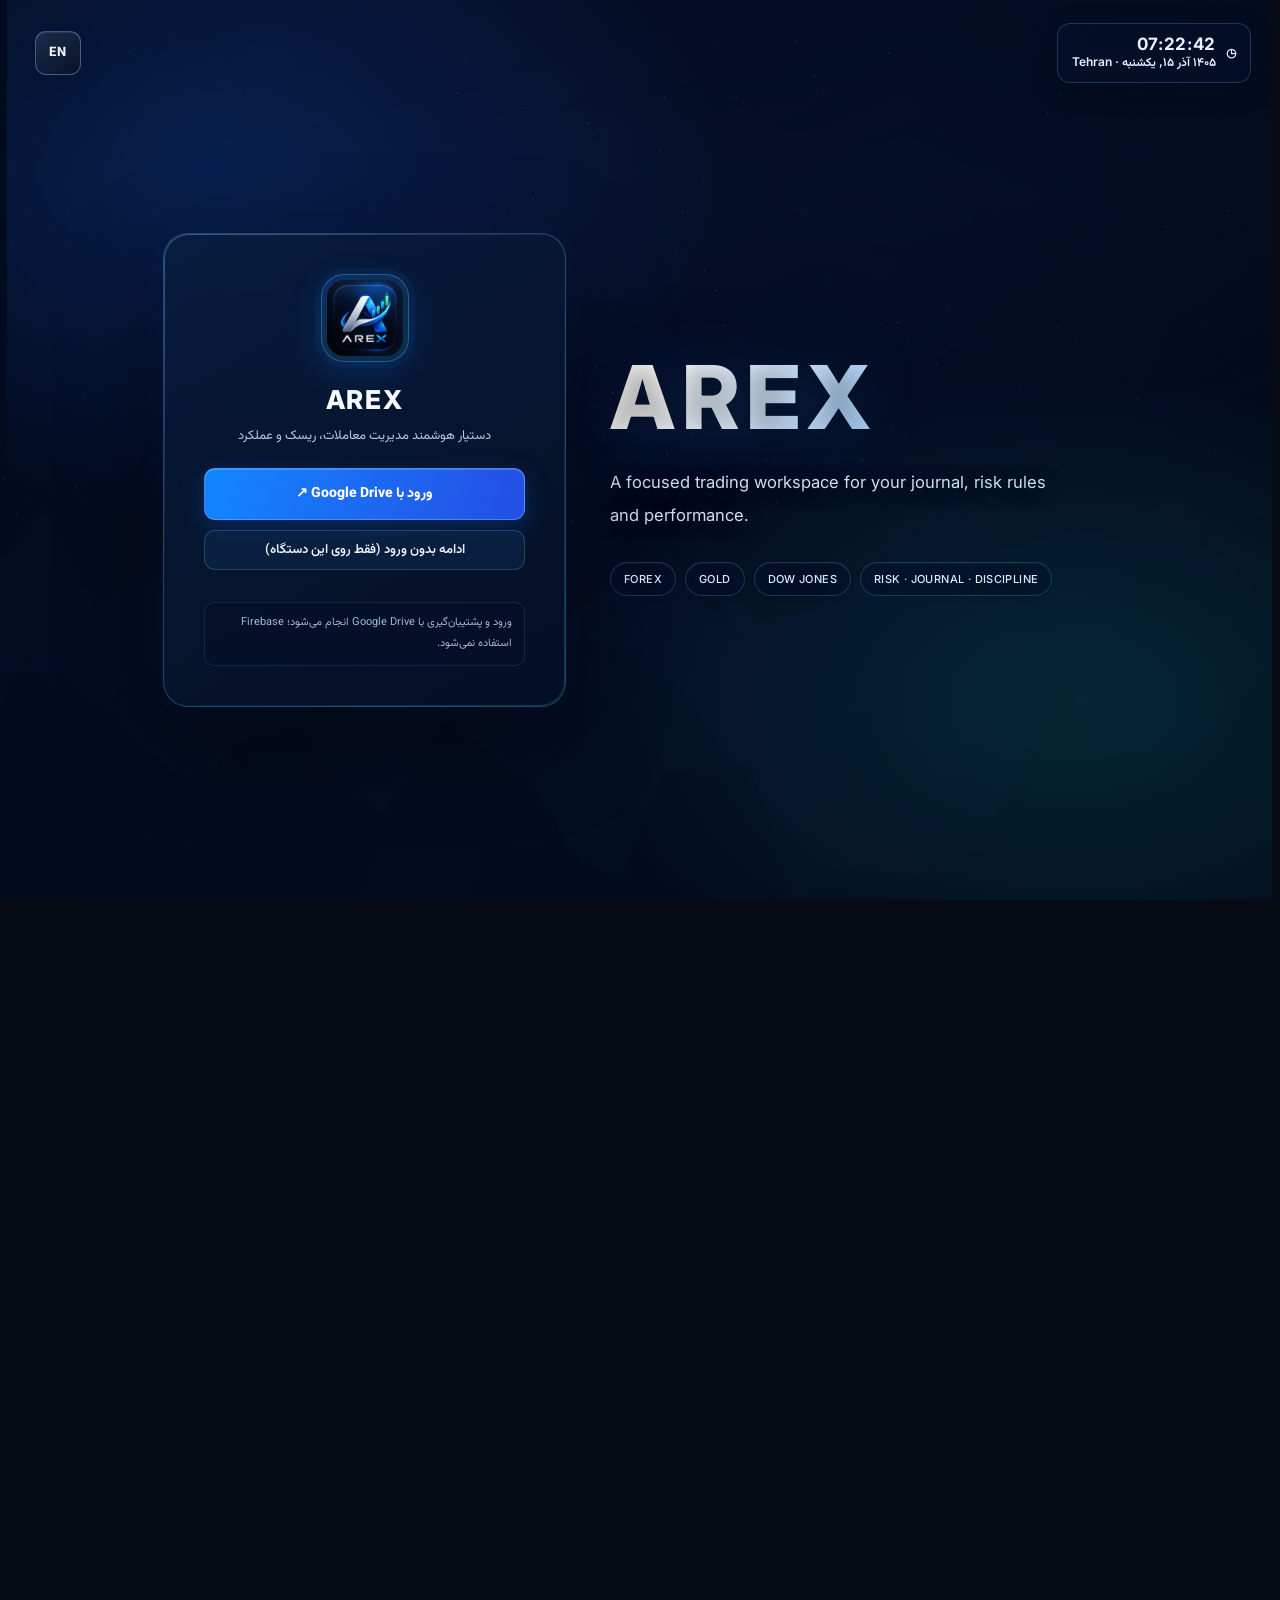
==== commit 8ef2cfc6: "Update index.html" ====
--- a/index.html
+++ b/index.html
@@ -5,7 +5,7 @@
 <meta name="viewport" content="width=device-width, initial-scale=1.0, viewport-fit=cover">
 <script>try{localStorage.setItem("arex_v57_tour_done","1");localStorage.setItem("arex_v965_tour_seen","1")}catch(e){}try{if(localStorage.getItem("arex-last-auth-uid")&&localStorage.getItem("arex-force-login")!=="1")document.documentElement.classList.add("arex-silent-entry")}catch(e){}</script>
 <style>html.arex-silent-entry #arexAuthGate{display:none!important}html.arex-silent-entry.arex-auth-open body>:not(#arexAuthGate):not(script):not(style){visibility:visible!important;pointer-events:auto!important}</style>
-<title>AREX V9.8.0</title>
+<title>AREX V9.9.2</title>
 <meta name="description" content="AREX دستیار شخصی مدیریت معاملات است: ژورنال معاملاتی، مدیریت ریسک، قوانین استراتژی، تقویم اقتصادی، سشن‌های بازار، ثبت روان‌شناسی و تحلیل عملکرد در یک فضای کاری نصب‌شدنی.">
 <meta name="keywords" content="ژورنال معاملات فارکس, تریدینگ ژورنال, چک‌لیست بهبود عملکرد معاملاتی, مدیریت ریسک معاملات, ردیاب پراپ فرم, تقویم اقتصادی فارکس, forex trading journal, prop firm tracker">
 <meta name="robots" content="index, follow">
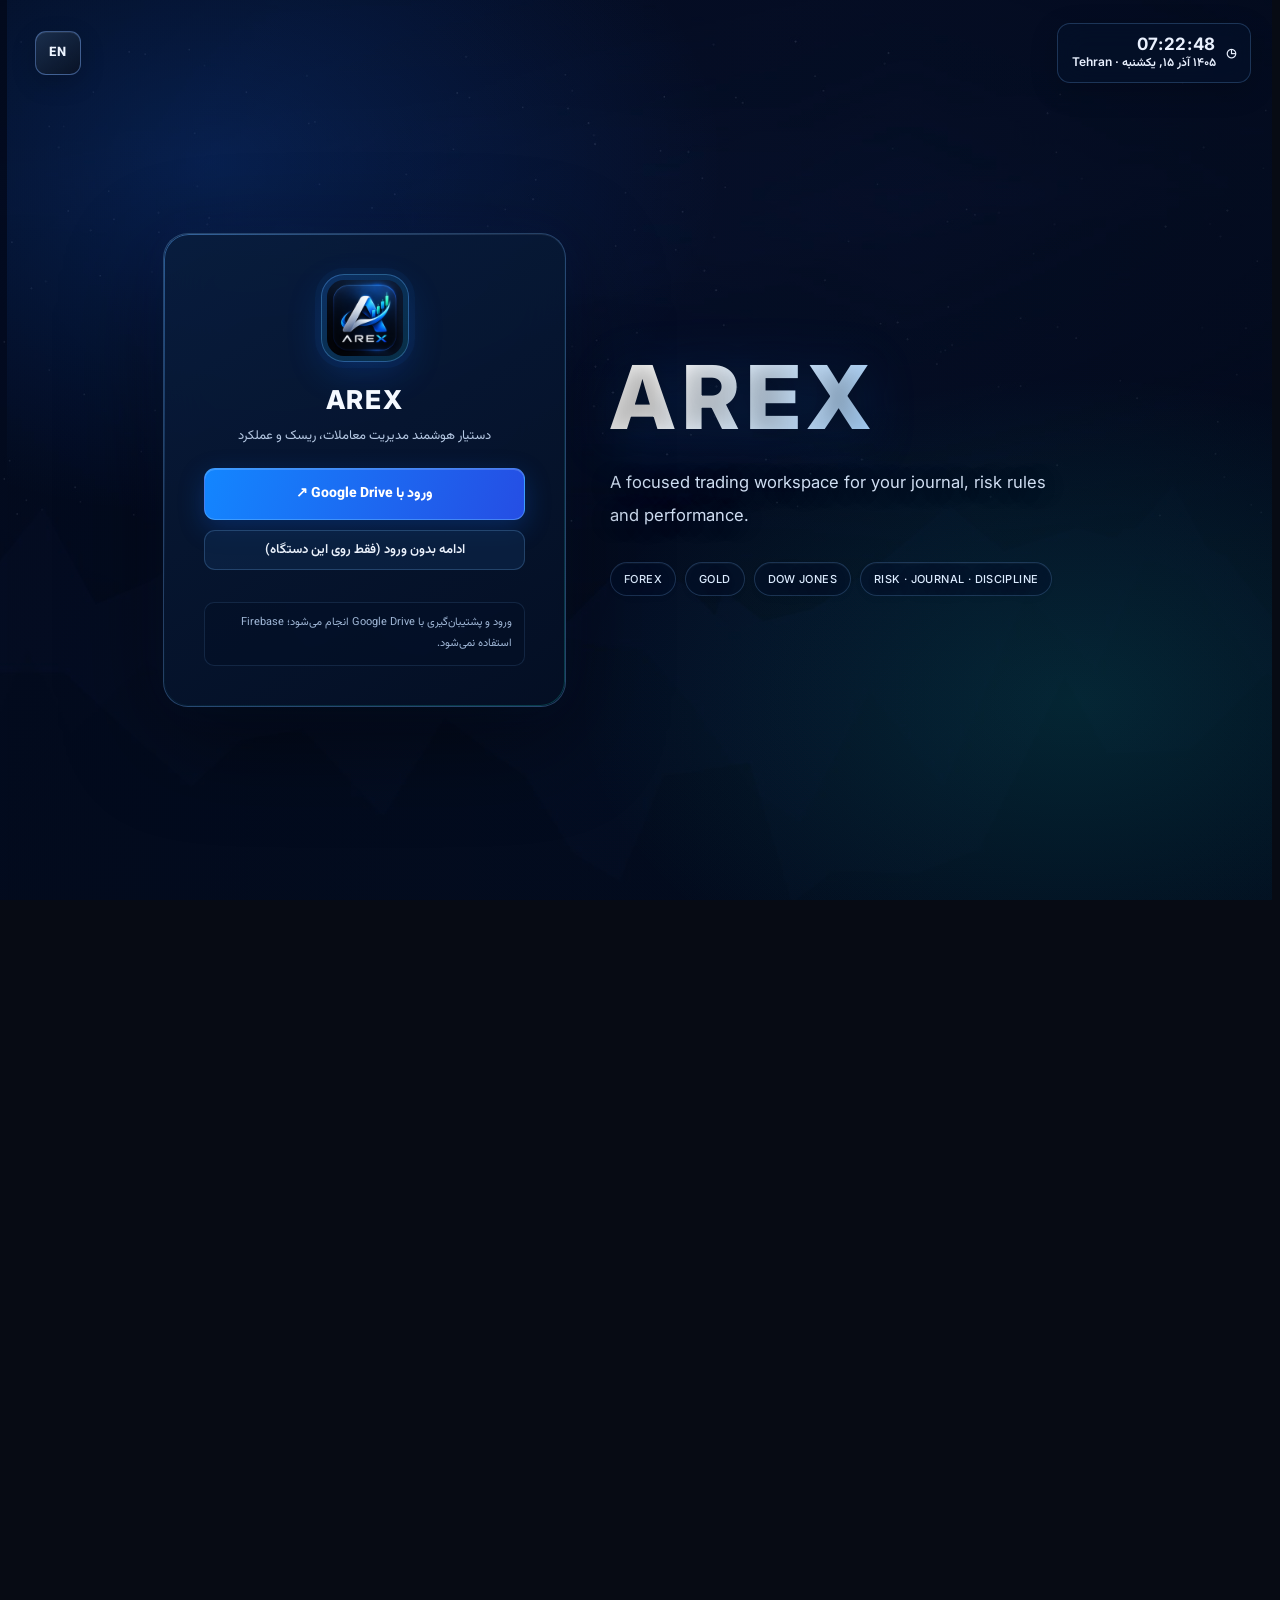
==== commit cea8c773: "Add files via upload" ====
--- a/index.html
+++ b/index.html
@@ -5,7 +5,7 @@
 <meta name="viewport" content="width=device-width, initial-scale=1.0, viewport-fit=cover">
 <script>try{localStorage.setItem("arex_v57_tour_done","1");localStorage.setItem("arex_v965_tour_seen","1")}catch(e){}try{if(localStorage.getItem("arex-last-auth-uid")&&localStorage.getItem("arex-force-login")!=="1")document.documentElement.classList.add("arex-silent-entry")}catch(e){}</script>
 <style>html.arex-silent-entry #arexAuthGate{display:none!important}html.arex-silent-entry.arex-auth-open body>:not(#arexAuthGate):not(script):not(style){visibility:visible!important;pointer-events:auto!important}</style>
-<title>AREX V9.9.2</title>
+<title>AREX V9.9.3</title>
 <meta name="description" content="AREX دستیار شخصی مدیریت معاملات است: ژورنال معاملاتی، مدیریت ریسک، قوانین استراتژی، تقویم اقتصادی، سشن‌های بازار، ثبت روان‌شناسی و تحلیل عملکرد در یک فضای کاری نصب‌شدنی.">
 <meta name="keywords" content="ژورنال معاملات فارکس, تریدینگ ژورنال, چک‌لیست بهبود عملکرد معاملاتی, مدیریت ریسک معاملات, ردیاب پراپ فرم, تقویم اقتصادی فارکس, forex trading journal, prop firm tracker">
 <meta name="robots" content="index, follow">
@@ -3225,6 +3225,7 @@
 <script src="js/core/quant.js"></script>
 <script src="js/core/mt5.js"></script>
 <script src="js/core/report.js"></script>
+<script src="js/core/marketday.js"></script>
 <script src="js/core/merge.js"></script>
 <script src="js/core/prop.js"></script>
 <script src="js/core/behavior.js"></script>
@@ -5454,7 +5455,7 @@
   let overdueCount = 0;
   Object.values(state.sessions).forEach(s=> (s.reviews||[]).forEach(r=>{ if(!r.done && r.date<t0) overdueCount++; }));
   const banner = document.getElementById('overdueBanner');
-  if(overdueCount>0){
+  if(overdueCount>0 && !(window.arexMarketClosed&&window.arexMarketClosed())){
     banner.style.display = 'flex';
     document.getElementById('overdueText').textContent = '⏰ '+faDigits(overdueCount)+' مرور عقب‌افتاده دارید — برای تثبیت اصلاح رفتار، آن‌ها را انجام دهید';
   } else {
@@ -7384,7 +7385,7 @@
  findings.push({level:'note',title:'داده بازار',message:'داده زنده بازار به‌عنوان ابزار مستقل داشبورد حذف شده است؛ برای تصمیم‌گیری فقط از اطلاعات معتبر و ثبت‌شده استفاده کن.'});
  return findings;
 }
-function renderAssistantWidget(){const bubble=document.getElementById('mascotBubble');if(!bubble)return;const d=todayIso(),trades=state.trades.filter(t=>t.date===d),log=state.dailyLogs[d],open=!isForexWeekend(new Date()),findings=getArexRuleFindings();let msg='',chips=[];if(findings.some(x=>x.level==='stop')){msg=findings.find(x=>x.level==='stop').message;chips=[['مرور معاملات امروز',()=>goView('trades')],['مدیریت ریسک',()=>goView('dashboard')]];}else if(log){msg=log.status==='no'?'وضعیت امروز ثبت شده. علت «'+(log.reason||'نامشخص')+'» را در مرور هفتگی بررسی می‌کنیم.':(log.journalDone?'معاملات امروز ثبت شده‌اند. پیش از پایان روز، مرور روان‌شناسی و اقدام فردا را هم بررسی کن.':'معامله ثبت کرده‌ای؛ گزارش روان‌شناسی و ژورنال هنوز کامل نیست.');}else if(trades.length){msg='برای امروز '+faDigits(trades.length)+' معامله ثبت کرده‌ای. حالا ژورنال روان‌شناسی، پایبندی به پلن و اقدام مشخص برای فردا را ثبت کن.';chips=[['ثبت گزارش روزانه',()=>{loadDailyReview();goView('daily');}]];}else if(open){msg='پیش از هر ورود، نماد و استراتژی را مشخص کن و محدودیت ریسک روزانه را بررسی کن. اگر معامله‌ای انجام دادی، آن را در ژورنال ثبت کن.';chips=[['ثبت معامله',()=>goView('trades')],['ثبت گزارش روزانه',()=>{loadDailyReview();goView('daily');}],['تقویم اقتصادی',()=>goView('calendar')]];}else{msg='امروز می‌توانی ژورنال و گزارش عملکردت را کامل کنی. تصمیم نگرفتن در نبود ستاپ معتبر هم یک تصمیم معاملاتی قابل‌قبول است.';chips=[['گزارش روزانه',()=>{loadDailyReview();goView('daily');}],['مرور معاملات',()=>goView('trades')]];}const plans=state.tradingTargets.day||{};if(plans.behavior)msg+=' قانون امروزت: '+plans.behavior+'.';bubble.textContent=msg;const status=document.getElementById('arexRuleStatus');if(status)status.innerHTML=findings.length?findings.slice(0,3).map(f=>'<span class="arex-rule-pill '+(f.level==='stop'?'stop':f.level==='review'?'review':'')+'">'+(f.level==='stop'?'⚠ ':f.level==='review'?'↗ ':'• ')+f.title+'</span>').join(''):'<span class="arex-rule-pill good">✓ بررسی اولیه قوانین</span><span class="arex-rule-pill">داده زنده: اتصال تأیید نشده</span>';const box=document.getElementById('mascotChips');box.innerHTML=chips.map((c,i)=>'<button class="chip" data-assistant-action="'+i+'">'+c[0]+'</button>').join('');box.querySelectorAll('[data-assistant-action]').forEach((b,i)=>b.addEventListener('click',chips[i][1]));const ans=document.getElementById('mascotAnswer');if(ans){ans.style.display='none';ans.textContent='';}const panel=document.getElementById('mascotPanel');if(panel)panel.setAttribute('aria-live','polite');}
+function renderAssistantWidget(){const bubble=document.getElementById('mascotBubble');if(!bubble)return;const d=todayIso(),trades=state.trades.filter(t=>t.date===d),log=state.dailyLogs[d],open=!isForexWeekend(new Date())&&!(window.arexMarketClosed&&window.arexMarketClosed(new Date())),findings=getArexRuleFindings();let msg='',chips=[];if(findings.some(x=>x.level==='stop')){msg=findings.find(x=>x.level==='stop').message;chips=[['مرور معاملات امروز',()=>goView('trades')],['مدیریت ریسک',()=>goView('dashboard')]];}else if(log){msg=log.status==='no'?'وضعیت امروز ثبت شده. علت «'+(log.reason||'نامشخص')+'» را در مرور هفتگی بررسی می‌کنیم.':(log.journalDone?'معاملات امروز ثبت شده‌اند. پیش از پایان روز، مرور روان‌شناسی و اقدام فردا را هم بررسی کن.':'معامله ثبت کرده‌ای؛ گزارش روان‌شناسی و ژورنال هنوز کامل نیست.');}else if(trades.length){msg='برای امروز '+faDigits(trades.length)+' معامله ثبت کرده‌ای. حالا ژورنال روان‌شناسی، پایبندی به پلن و اقدام مشخص برای فردا را ثبت کن.';chips=[['ثبت گزارش روزانه',()=>{loadDailyReview();goView('daily');}]];}else if(open){msg='پیش از هر ورود، نماد و استراتژی را مشخص کن و محدودیت ریسک روزانه را بررسی کن. اگر معامله‌ای انجام دادی، آن را در ژورنال ثبت کن.';chips=[['ثبت معامله',()=>goView('trades')],['ثبت گزارش روزانه',()=>{loadDailyReview();goView('daily');}],['تقویم اقتصادی',()=>goView('calendar')]];}else{msg='امروز می‌توانی ژورنال و گزارش عملکردت را کامل کنی. تصمیم نگرفتن در نبود ستاپ معتبر هم یک تصمیم معاملاتی قابل‌قبول است.';chips=[['گزارش روزانه',()=>{loadDailyReview();goView('daily');}],['مرور معاملات',()=>goView('trades')]];}const plans=state.tradingTargets.day||{};if(plans.behavior)msg+=' قانون امروزت: '+plans.behavior+'.';bubble.textContent=msg;const status=document.getElementById('arexRuleStatus');if(status)status.innerHTML=findings.length?findings.slice(0,3).map(f=>'<span class="arex-rule-pill '+(f.level==='stop'?'stop':f.level==='review'?'review':'')+'">'+(f.level==='stop'?'⚠ ':f.level==='review'?'↗ ':'• ')+f.title+'</span>').join(''):'<span class="arex-rule-pill good">✓ بررسی اولیه قوانین</span><span class="arex-rule-pill">داده زنده: اتصال تأیید نشده</span>';const box=document.getElementById('mascotChips');box.innerHTML=chips.map((c,i)=>'<button class="chip" data-assistant-action="'+i+'">'+c[0]+'</button>').join('');box.querySelectorAll('[data-assistant-action]').forEach((b,i)=>b.addEventListener('click',chips[i][1]));const ans=document.getElementById('mascotAnswer');if(ans){ans.style.display='none';ans.textContent='';}const panel=document.getElementById('mascotPanel');if(panel)panel.setAttribute('aria-live','polite');}
 
 function initSessionScrubber(body,tz,now){const overlay=body.querySelector('.fx-overlay');if(!overlay||overlay.dataset.scrubberReady)return;overlay.dataset.scrubberReady='1';let dragging=false;const pin=overlay.querySelector('.fx-now');if(!pin)return;function setAt(e){const r=overlay.getBoundingClientRect();const pct=Math.max(0,Math.min(1,(e.clientX-r.left)/r.width));pin.style.left=(pct*100)+'%';const mins=Math.round(pct*1440);const label=document.getElementById('sessionCountdown');if(label)label.textContent='نمایش موقت '+String(Math.floor(mins/60)).padStart(2,'0')+':'+String(mins%60).padStart(2,'0')+' · برای بازگشت به زمان زنده، نشانگر را رها کن';}overlay.addEventListener('pointerdown',e=>{dragging=true;overlay.setPointerCapture?.(e.pointerId);setAt(e);});overlay.addEventListener('pointermove',e=>{if(dragging)setAt(e);});const stop=()=>{if(!dragging)return;dragging=false;renderSessionWidget(new Date(),true);};overlay.addEventListener('pointerup',stop);overlay.addEventListener('pointercancel',stop);overlay.addEventListener('pointerleave',()=>{if(dragging)stop();});}
 function weeklyRangeFor(date){const end=new Date(date+'T12:00:00');const start=new Date(end);start.setDate(end.getDate()-6);return {start:isoLocal(start),end:date};}
@@ -7408,9 +7409,10 @@
   const text=snap.rate==null?'—':faDigits(snap.rate)+'٪';
   ['topWinRate','sidebarWinRate'].forEach(id=>{const el=document.getElementById(id);if(el)el.textContent=text;});
 }
-function showTargetPrompts(){const now=new Date(),day=state.tradingTargets.day||{},week=state.tradingTargets.week||{},month=state.tradingTargets.month||{};let period='',message='';const expectedDayKey=now.getHours()>=21?nextTradingDateIso(now):todayIso();const dayDue=!isForexWeekend(now)&&day.periodKey!==expectedDayKey;const dayTab=document.querySelector('[data-target-period="day"]');if(dayTab)dayTab.textContent=now.getHours()>=21?'روز معاملاتی بعد':'امروز';const nextWeek=new Date(now);nextWeek.setDate(now.getDate()+1);const weekDue=now.getDay()===0&&now.getHours()>=19&&week.periodKey!==weekStartIso(nextWeek);const lastDay=new Date(now.getFullYear(),now.getMonth()+1,0).getDate();const nextMonth=new Date(now.getFullYear(),now.getMonth()+1,1);const monthDue=now.getDate()===lastDay&&now.getHours()>=19&&month.periodKey!==monthStartIso(nextMonth);if(monthDue){period='month';message='پایان ماه میلادی نزدیک است؛ اهداف، حد سود/ضرر و سقف معاملات ماه آینده را مشخص کن.';}else if(weekDue){period='week';message='مرور هفتگی: اهداف، سقف سود/ضرر و تعداد معاملات هفته آینده را تعیین کن.';}else if(dayDue){period='day';message=now.getHours()>=21?'برای روز معاملاتی بعد، حد سود، حد ضرر، سقف معاملات و قانون رفتاری‌ات را از الان مشخص کن.':'قبل از شروع/ادامه بازار، حد سود، حد ضرر و سقف معاملات امروزت را مشخص کن.';}const banner=document.getElementById('targetPromptBanner');if(!banner)return;banner.style.display=period?'flex':'none';if(period){document.getElementById('targetPromptText').textContent=message;document.getElementById('targetPromptAction').onclick=()=>{setTargetPeriod(period);document.getElementById('targetProfit').focus();};}}
+function showTargetPrompts(){const now=new Date(),day=state.tradingTargets.day||{},week=state.tradingTargets.week||{},month=state.tradingTargets.month||{};let period='',message='';const expectedDayKey=now.getHours()>=21?nextTradingDateIso(now):todayIso();const dayDue=!isForexWeekend(now)&&!(window.arexMarketClosed&&window.arexMarketClosed(now))&&day.periodKey!==expectedDayKey;const dayTab=document.querySelector('[data-target-period="day"]');if(dayTab)dayTab.textContent=now.getHours()>=21?'روز معاملاتی بعد':'امروز';const nextWeek=new Date(now);nextWeek.setDate(now.getDate()+1);const weekDue=now.getDay()===0&&now.getHours()>=19&&week.periodKey!==weekStartIso(nextWeek);const lastDay=new Date(now.getFullYear(),now.getMonth()+1,0).getDate();const nextMonth=new Date(now.getFullYear(),now.getMonth()+1,1);const monthDue=now.getDate()===lastDay&&now.getHours()>=19&&month.periodKey!==monthStartIso(nextMonth);if(window.arexMarketClosed&&window.arexMarketClosed(now)){}else if(monthDue){period='month';message='پایان ماه میلادی نزدیک است؛ اهداف، حد سود/ضرر و سقف معاملات ماه آینده را مشخص کن.';}else if(weekDue){period='week';message='مرور هفتگی: اهداف، سقف سود/ضرر و تعداد معاملات هفته آینده را تعیین کن.';}else if(dayDue){period='day';message=now.getHours()>=21?'برای روز معاملاتی بعد، حد سود، حد ضرر، سقف معاملات و قانون رفتاری‌ات را از الان مشخص کن.':'قبل از شروع/ادامه بازار، حد سود، حد ضرر و سقف معاملات امروزت را مشخص کن.';}const banner=document.getElementById('targetPromptBanner');if(!banner)return;banner.style.display=period?'flex':'none';if(period){document.getElementById('targetPromptText').textContent=message;document.getElementById('targetPromptAction').onclick=()=>{setTargetPeriod(period);document.getElementById('targetProfit').focus();};}}
 function checkEndOfDayAssistantReminder(){
  const now=new Date(),d=todayIso();
+ if(window.arexMarketClosed&&window.arexMarketClosed(now))return;
  if(now.getHours()<20||now.getHours()>23)return;
  const log=state.dailyLogs[d],trades=state.trades.filter(t=>t.date===d);
  const psychSaved=state.psych.some(p=>p.date===d)||!!(log&&log.psychDone);
@@ -8183,6 +8185,7 @@
 <script src="js/core/ohlc-backtest.js"></script>
 <script src="js/ui/workspace.js"></script>
 <script src="js/ui/views.js"></script>
+<script src="js/ui/marketday-ui.js"></script>
 <script src="js/ui/trade-form-v2.js"></script>
 <script src="js/ui/accounts.js"></script>
 <script src="js/ui/sync-merge.js"></script>
--- a/arex-mobile.css
+++ b/arex-mobile.css
@@ -336,3 +336,5 @@
   .arex-dash-rail:not(:has(*)){display:none}
   .arex-dash-main>.v5-primary-grid{grid-template-columns:repeat(2,minmax(0,1fr))}
 }
+.arex-brain-badge.closed{background:rgba(139,149,167,.18);color:#9aa5b8}.arex-brain-card[data-level="closed"]{border-inline-start-color:#8b95a7}
+.arex-gd-closed{display:flex;gap:14px;align-items:center;padding:10px 4px}.arex-gd-closed-ic{font-size:40px}
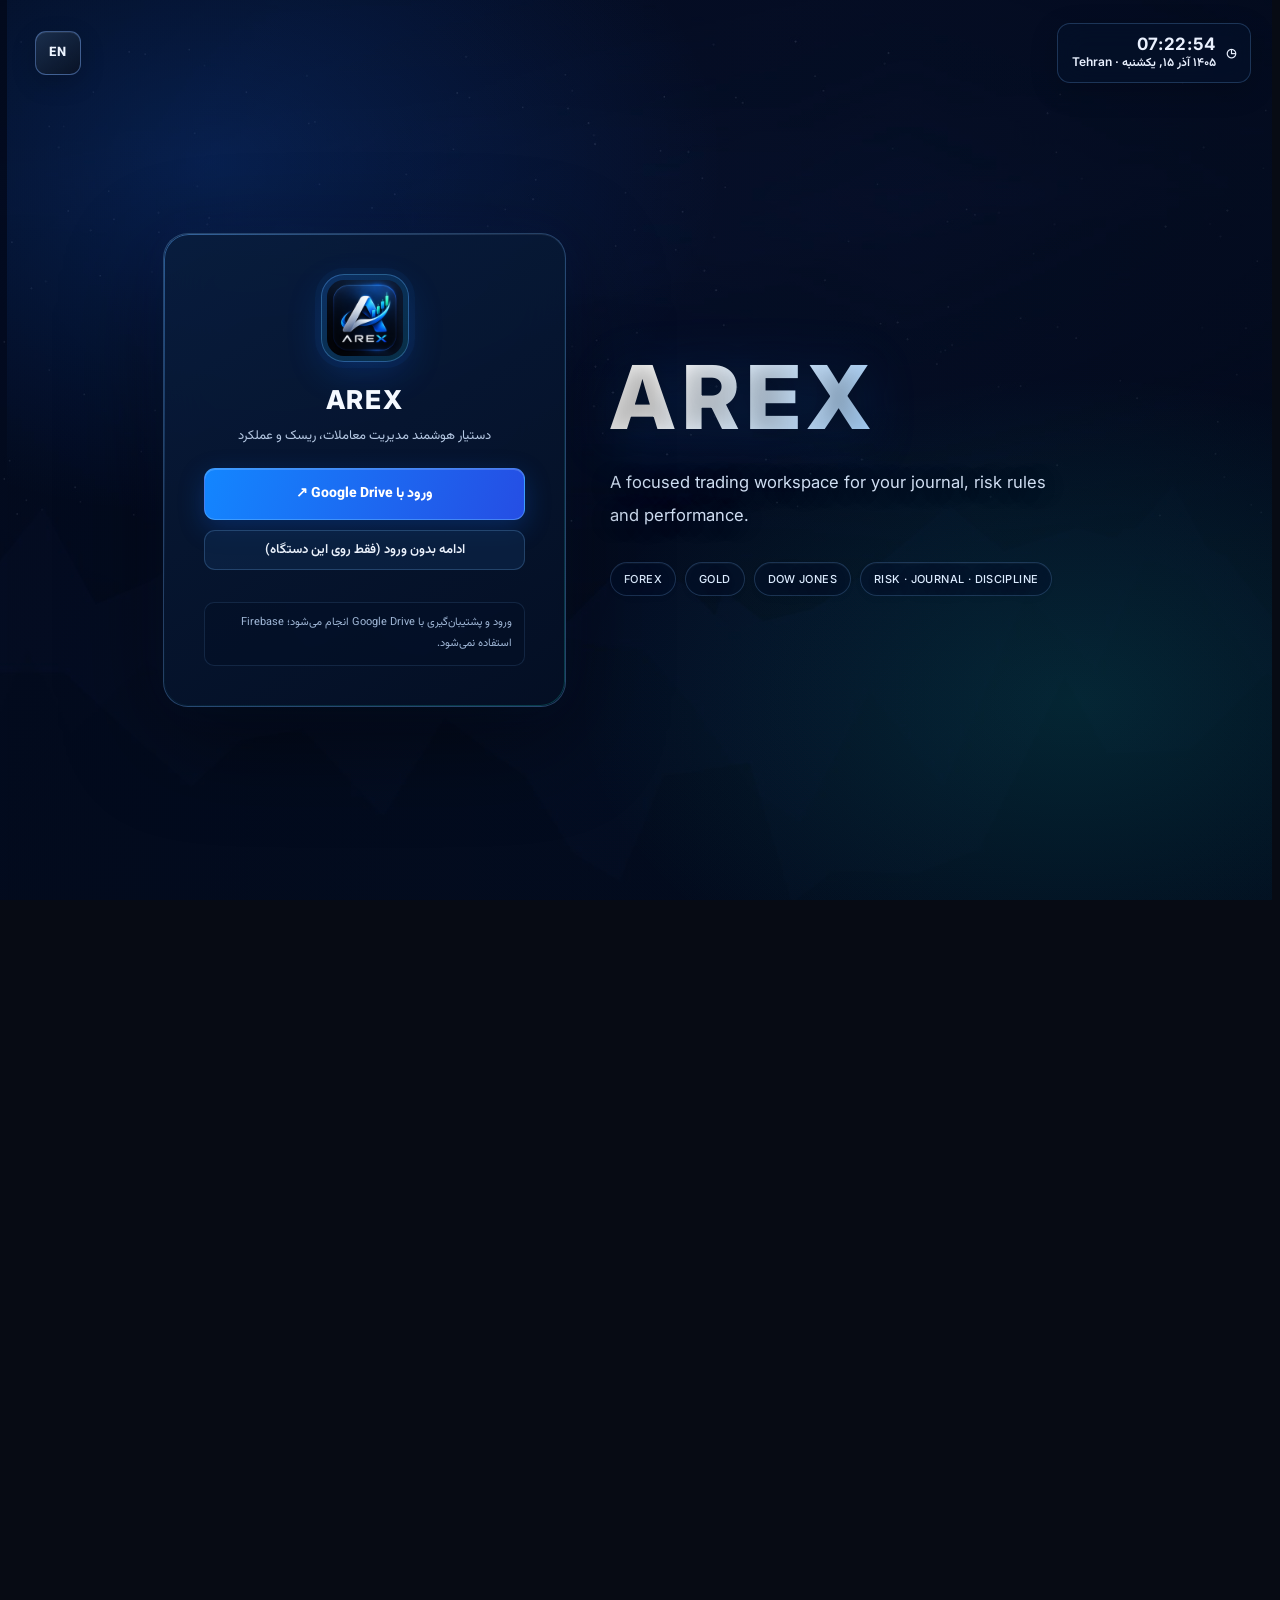
==== commit 22c156b0: "Add files via upload" ====
--- a/index.html
+++ b/index.html
@@ -5,7 +5,7 @@
 <meta name="viewport" content="width=device-width, initial-scale=1.0, viewport-fit=cover">
 <script>try{localStorage.setItem("arex_v57_tour_done","1");localStorage.setItem("arex_v965_tour_seen","1")}catch(e){}try{if(localStorage.getItem("arex-last-auth-uid")&&localStorage.getItem("arex-force-login")!=="1")document.documentElement.classList.add("arex-silent-entry")}catch(e){}</script>
 <style>html.arex-silent-entry #arexAuthGate{display:none!important}html.arex-silent-entry.arex-auth-open body>:not(#arexAuthGate):not(script):not(style){visibility:visible!important;pointer-events:auto!important}</style>
-<title>AREX V9.9.3</title>
+<title>AREX V9.9.4</title>
 <meta name="description" content="AREX دستیار شخصی مدیریت معاملات است: ژورنال معاملاتی، مدیریت ریسک، قوانین استراتژی، تقویم اقتصادی، سشن‌های بازار، ثبت روان‌شناسی و تحلیل عملکرد در یک فضای کاری نصب‌شدنی.">
 <meta name="keywords" content="ژورنال معاملات فارکس, تریدینگ ژورنال, چک‌لیست بهبود عملکرد معاملاتی, مدیریت ریسک معاملات, ردیاب پراپ فرم, تقویم اقتصادی فارکس, forex trading journal, prop firm tracker">
 <meta name="robots" content="index, follow">
@@ -8199,6 +8199,7 @@
 <script src="js/ui/brain-ui.js"></script>
 <script src="js/ui/mobile-shell.js"></script>
 <script src="js/ui/shell.js"></script>
+<script src="js/ui/checkin.js"></script>
 <script src="js/ui/dashboard-v2.js"></script>
 <style id="phase20-ui-quality">
 /* Phase 20: direction-safe controls, keyboard focus, and narrow viewport resilience. */
--- a/arex-mobile.css
+++ b/arex-mobile.css
@@ -338,3 +338,7 @@
 }
 .arex-brain-badge.closed{background:rgba(139,149,167,.18);color:#9aa5b8}.arex-brain-card[data-level="closed"]{border-inline-start-color:#8b95a7}
 .arex-gd-closed{display:flex;gap:14px;align-items:center;padding:10px 4px}.arex-gd-closed-ic{font-size:40px}
+.arex-ci-sum{display:flex;justify-content:space-between;align-items:center;gap:10px;flex-wrap:wrap;margin-bottom:14px}
+.arex-ci-moods,.arex-ci-go{display:flex;flex-wrap:wrap;gap:8px}.arex-ci-scale{display:flex;align-items:center;gap:6px}.arex-ci-scale span{font-size:11px;flex:0 0 auto}
+.arex-ci-scale button{flex:1;min-height:44px;border:1px solid var(--border);border-radius:12px;background:var(--panel);color:var(--text);font:800 15px inherit;cursor:pointer}.arex-ci-scale button.on{background:var(--gold);color:#fff;border-color:var(--gold)}
+.arex-ci-scale{direction:rtl}
